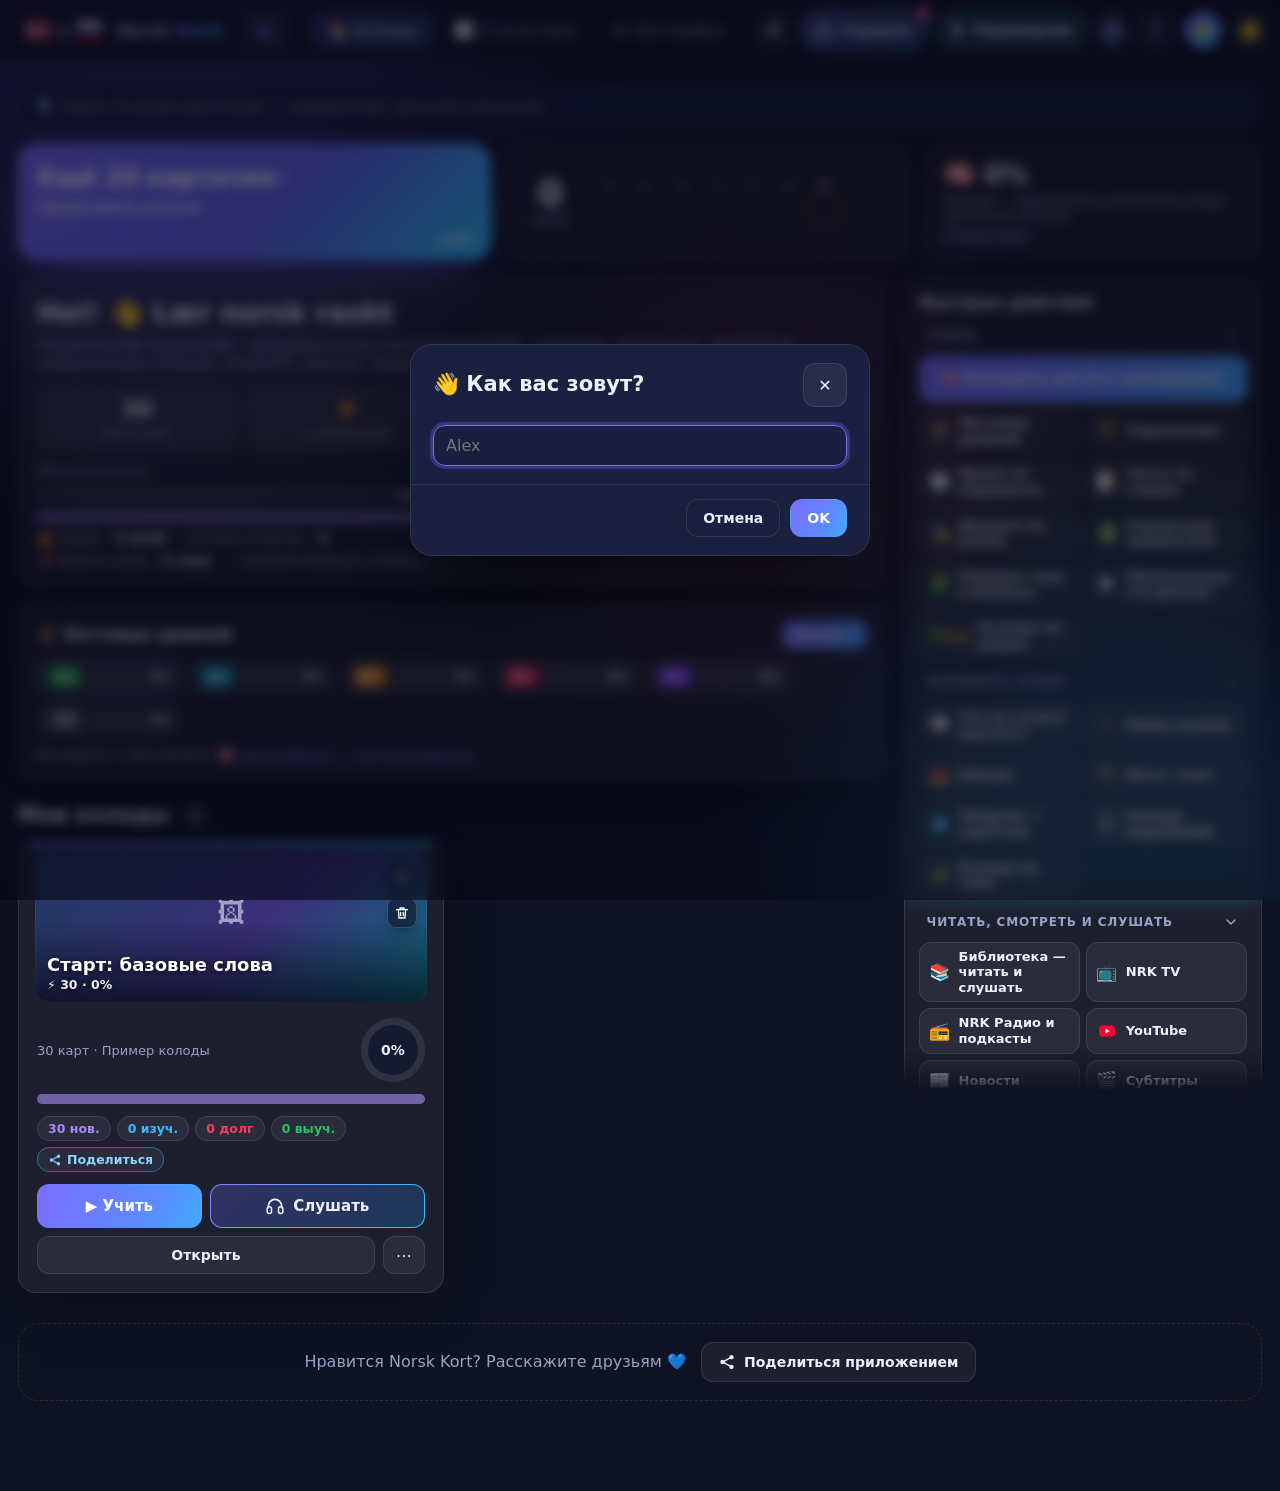
==== index.html @ bdbcda19 "Norsk Kort v184 (source c5dc3ab)" ====
<!doctype html>
<html lang="ru" data-theme="dark">
<head>
  <meta charset="utf-8" />
  <meta name="viewport" content="width=device-width, initial-scale=1, viewport-fit=cover, interactive-widget=resizes-content" />
  <title>Norsk ⇄ Русский — флеш-карточки</title>
  <meta name="description" content="Флеш-карточки норвежский ⇄ русский: интервальные повторения, озвучка, картинки, проверка нейросетями." />
  <meta name="theme-color" content="#0f1222" />
  <meta http-equiv="Cache-Control" content="no-cache" />
  <!-- 🛡 scripts only from the app itself and the known libraries (no script from anywhere else, no plugins, no <base> hijack) -->
  <meta http-equiv="Content-Security-Policy" content="script-src 'self' 'unsafe-inline' 'unsafe-eval' 'wasm-unsafe-eval' blob: https://cdn.jsdelivr.net https://cdn.sheetjs.com https://www.youtube.com https://s.ytimg.com https://www.gstatic.com; object-src 'none'; base-uri 'self'; form-action 'self'" />
  <!-- the free Google voice refuses requests that carry a Referer; embeds that need it set their own policy -->
  <meta name="referrer" content="no-referrer" />
  <!-- 🎴 loading screen: tiny CSS + script first, so it shows on the very first paint (markup at the top of <body>) -->
  <link rel="stylesheet" href="css/preloader.css?v=2" />
  <script src="js/preloader.js?v=2"></script>
  <!-- installable app (iPhone / Android) -->
  <link rel="manifest" href="manifest.webmanifest" />
  <meta name="mobile-web-app-capable" content="yes" />
  <meta name="apple-mobile-web-app-capable" content="yes" />
  <meta name="apple-mobile-web-app-status-bar-style" content="black-translucent" />
  <meta name="apple-mobile-web-app-title" content="Norsk Kort" />
  <meta name="format-detection" content="telephone=no" />
  <link rel="icon" type="image/svg+xml" href="icons/icon.svg" />
  <link rel="apple-touch-icon" sizes="180x180" href="icons/apple-touch-icon.png" />
  <link rel="stylesheet" href="css/styles.css?v=184" />
  <link rel="stylesheet" href="css/news.css?v=184" />
  <link rel="stylesheet" href="css/subs.css?v=184" />
  <link rel="stylesheet" href="css/drills.css?v=184" />
  <link rel="stylesheet" href="css/speech.css?v=184" />
  <link rel="stylesheet" href="css/trnotice.css?v=184" />
  <link rel="stylesheet" href="css/listen.css?v=184" />
  <link rel="stylesheet" href="css/help.css?v=184" />
  <link rel="stylesheet" href="css/gramterms.css?v=184" />
  <link rel="stylesheet" href="css/ordtrainer.css?v=184" />
  <link rel="stylesheet" href="css/tgvideo.css?v=184" />
  <link rel="stylesheet" href="css/tgaudio.css?v=184" />
  <link rel="stylesheet" href="css/audiocourse.css?v=184" />
  <link rel="stylesheet" href="css/levels.css?v=184" />
  <link rel="stylesheet" href="css/klokka.css?v=184" />
  <link rel="stylesheet" href="css/reader.css?v=184" />
  <link rel="stylesheet" href="css/prove.css?v=184" />
  <link rel="stylesheet" href="css/bookshelf.css?v=184" />
  <link rel="stylesheet" href="css/dialogs.css?v=184" />
  <link rel="stylesheet" href="css/gramref.css?v=184" />
</head>
<body>
  <!-- 🎴 loading screen (css/preloader.css + js/preloader.js): cards, features, subtitles → deck + cap → logo; removes itself once the app has rendered (tap / any key skips) -->
  <div id="nkp" class="nkp" role="status" aria-label="Загрузка Norsk Kort"><div class="nkp-aur a1"></div><div class="nkp-aur a2"></div><div class="nkp-aur a3"></div><div class="nkp-stars"></div><div class="nkp-stage" aria-hidden="true"></div></div>
  <div class="bg-blobs" aria-hidden="true"><span></span><span></span><span></span></div>

  <header class="topbar">
    <button class="logo" data-action="nav" data-view="home" title="Колоды">
      <span class="logo-flag">🇳🇴</span><span class="logo-arrows">⇄</span><span class="logo-flag">🇷🇺</span>
      <span class="logo-text">Norsk&nbsp;<b>Kort</b></span>
    </button>
    <!-- 🏠 back to the main screen from anywhere (closes open windows; asks if something is unsaved) -->
    <button type="button" class="icon-btn home-btn top-home" data-home aria-label="На главный экран" data-tip="На главный экран"><svg class="ico home-ico" width="20" height="20" viewBox="0 0 24 24" fill="none" stroke="currentColor" stroke-width="2" stroke-linecap="round" stroke-linejoin="round" aria-hidden="true"><path d="M3.2 10.8 12 3.6l8.8 7.2"/><path d="M5.6 9.2v10.1c0 .8.6 1.4 1.4 1.4h10c.8 0 1.4-.6 1.4-1.4V9.2"/><path class="home-door" d="M10 20.7v-4.9c0-.5.4-.9.9-.9h2.2c.5 0 .9.4.9.9v4.9"/></svg></button>
    <nav class="nav">
      <button data-action="nav" data-view="home" class="nav-btn" data-nav="home" aria-label="Колоды">📚 <span>Колоды</span></button>
      <button data-action="nav" data-view="stats" class="nav-btn" data-nav="stats" aria-label="Статистика">📊 <span>Статистика</span></button>
      <button data-action="nav" data-view="settings" class="nav-btn" data-nav="settings" aria-label="Настройки">⚙️ <span>Настройки</span></button>
    </nav>
    <div class="topbar-right">
      <button id="share-app-btn" class="icon-btn share-top" data-action="share-app" title="Поделиться приложением"><svg class="ico share-ico" width="20" height="20" viewBox="0 0 24 24" fill="none" aria-hidden="true"><path d="M8.6 10.7 15.4 6.8M8.6 13.3l6.8 3.9" stroke="currentColor" stroke-width="1.9" stroke-linecap="round"/><circle cx="18" cy="5.5" r="2.9" fill="currentColor"/><circle cx="6" cy="12" r="2.9" fill="currentColor"/><circle cx="18" cy="18.5" r="2.9" fill="currentColor"/></svg></button>
      <button id="listen-btn" class="icon-btn listen-top" data-action="listen" data-label="Слушать" aria-label="Слушать: колоды, книги, новости — в наушниках или через динамик" title="🎧 Слушать — колоды, книги, новости: в наушниках или через динамик (можно с выключенным экраном)"></button>
      <button id="interp-btn" class="icon-btn interp-top" data-action="interp" aria-label="Переводчик: слушает людей вокруг и переводит в наушники" title="🗣 Переводчик — это другое: слушает людей вокруг (по-норвежски) и переводит вам в наушники"></button>
      <button id="claude-badge" class="claude-badge" data-action="ai-menu" title="Нейросеть"></button>
      <!-- ❓ «Как пользоваться» — every topic + «▶ Показать по шагам на экране» (js/help.js); on phones (and 721–790 px) it is in the ⋯ menu -->
      <button id="help-btn" type="button" class="icon-btn help-top" data-help="" aria-label="Как пользоваться — подсказки ко всему" data-tip="Как пользоваться"><span aria-hidden="true">?</span></button>
      <button id="more-btn" class="icon-btn more-top" data-action="more-menu" title="Ещё: переводчик, поделиться, тема" aria-label="Ещё"><svg class="ico" width="20" height="20" viewBox="0 0 24 24" aria-hidden="true"><circle cx="5" cy="12" r="2.2" fill="currentColor"/><circle cx="12" cy="12" r="2.2" fill="currentColor"/><circle cx="19" cy="12" r="2.2" fill="currentColor"/></svg></button>
      <button id="account-btn" class="account-top" data-action="account" title="👤 Мой кабинет"></button>
      <button class="icon-btn theme-btn" id="theme-btn" data-action="toggle-theme" title="Светлая / тёмная тема">🌞</button>
    </div>
  </header>

  <main id="view" class="view"></main>

  <!-- bottom tab bar (phones) -->
  <nav class="tabbar" aria-label="Навигация">
    <button data-action="nav" data-view="home" data-nav="home"><span class="ti">📚</span><span>Колоды</span></button>
    <button data-action="study-all" class="tab-study"><span class="ti">▶</span><span>Учить</span></button>
    <button data-action="nav" data-view="stats" data-nav="stats"><span class="ti">📊</span><span>Статистика</span></button>
    <button data-action="nav" data-view="settings" data-nav="settings"><span class="ti">⚙️</span><span>Настройки</span></button>
  </nav>

  <!-- floating reading player (pause / continue / stop / restart) -->
  <div id="tts-player" class="tts-player" hidden>
    <span class="tts-wave"><i></i><i></i><i></i></span>
    <span class="tts-label">Читаю…</span>
    <button class="media-btn sm main" data-tts="toggle" title="Пауза / продолжить"></button>
    <button class="media-btn sm" data-tts="restart" title="Сначала"><svg class="ico" width="16" height="16" viewBox="0 0 24 24" fill="none" stroke="currentColor" stroke-width="2" stroke-linecap="round"><path d="M18.5 19.5 9 12l9.5-7.5z" fill="currentColor" stroke="none"/><path d="M5.5 5v14"/></svg></button>
    <button class="media-btn sm tts-x" data-tts="stop" title="Остановить чтение и закрыть" aria-label="Остановить чтение и закрыть"><svg class="ico" width="15" height="15" viewBox="0 0 24 24" fill="none" stroke="currentColor" stroke-width="2.4" stroke-linecap="round"><path d="M6 6l12 12M18 6 6 18"/></svg></button>
  </div>

  <div id="modal-root"></div>
  <div id="toast-root"></div>
  <div id="drop-overlay" class="drop-overlay"><div>📥 Отпустите файлы для импорта</div></div>
  <canvas id="confetti" aria-hidden="true"></canvas>
  <input type="file" id="file-input" multiple hidden />

  <script src="js/util.js?v=184"></script>
  <script src="js/resume.js?v=184"></script>
  <script src="js/store.js?v=184"></script>
  <script src="js/fsrs.js?v=184"></script>
  <script src="js/fsrs-opt.js?v=184"></script>
  <script src="js/tts.js?v=184"></script>
  <script src="js/voices.js?v=184"></script>
  <script src="js/speech.js?v=184"></script>
  <script src="js/ai.js?v=184"></script>
  <script src="js/images.js?v=184"></script>
  <script src="js/anki.js?v=184"></script>
  <script src="js/importers.js?v=184"></script>
  <script src="js/exporters.js?v=184"></script>
  <script src="js/translators.js?v=184"></script>
  <script src="js/glossary.js?v=184"></script>
  <script src="js/align.js?v=184"></script>
  <script src="js/selection.js?v=184"></script>
  <script src="js/ordbok.js?v=184"></script>
  <script src="js/sources.js?v=184"></script>
  <script src="js/library.js?v=184"></script>
  <script src="js/grammar.js?v=184"></script>
  <script src="js/youtube.js?v=184"></script>
  <script src="js/pairguard.js?v=184"></script>
  <script src="js/telegram.js?v=184"></script>
  <script src="js/photos.js?v=184"></script>
  <script src="js/books.js?v=184"></script>
  <script src="js/lexicon.js?v=184"></script>
  <script src="js/textbook.js?v=184"></script>
  <script src="js/reader.js?v=184"></script>
  <script src="js/exams.js?v=184"></script>
  <script src="js/news.js?v=184"></script>
  <script src="js/langid.js?v=184"></script>
  <script src="js/subs.js?v=184"></script>
  <script src="js/nrk.js?v=184"></script>
  <script src="js/nrkradio.js?v=184"></script>
  <script src="js/drills.js?v=184"></script>
  <script src="js/genders.js?v=184"></script>
  <script src="js/progress.js?v=184"></script>
  <script src="js/create.js?v=184"></script>
  <script src="js/social.js?v=184"></script>
  <script src="js/listen.js?v=184"></script>
  <script src="js/listenx.js?v=184"></script>
  <script src="js/listenui.js?v=184"></script>
  <script src="js/interpreter.js?v=184"></script>
  <script src="js/share.js?v=184"></script>
  <script src="js/avatar.js?v=184"></script>
  <script src="js/shareapp.js?v=184"></script>
  <script src="js/guides.js?v=184"></script>
  <script src="js/tgchan.js?v=184"></script>
  <script src="js/tgvideo.js?v=184"></script>
  <script src="js/tgaudio.js?v=184"></script>
  <script src="js/audiocourse.js?v=184"></script>
  <script src="js/frameocr.js?v=184"></script>
  <script src="js/help.js?v=184"></script>
  <script src="js/gramterms.js?v=184"></script>
  <script src="js/ordtrainer.js?v=184"></script>
  <script src="js/provenance.js?v=184"></script>
  <script src="js/cardmaker.js?v=184"></script>
  <script src="js/trnotice.js?v=184"></script>
  <script src="js/sample.js?v=184"></script>
  <script src="js/ui.js?v=184"></script>
  <script src="js/bookshelf.js?v=184"></script>
  <script src="js/views.js?v=184"></script>
  <script src="js/account.js?v=184"></script>
  <script src="js/study.js?v=184"></script>
  <script src="js/levels.js?v=184"></script>
  <script src="js/mycourse.js?v=184"></script>
  <script src="js/klokka.js?v=184"></script>
  <script src="js/prove.js?v=184"></script>
  <script src="js/dialogs.js?v=184"></script>
  <script src="js/gramref.js?v=184"></script>
  <script src="js/coachmarks.js?v=184"></script>
  <script src="js/app.js?v=184"></script>
</body>
</html>
---- css/preloader.css ----
/* ============ Norsk Kort — loading screen (preloader) ============
 * Own code. Shown instantly from the markup at the top of <body>; js/preloader.js builds the scene
 * (photo cards + feature badges swirl in → «video» with word-by-word subtitles → the deck fans out,
 * a graduation cap drops on it → logo) and removes it once the app has rendered.
 * Only transform / opacity are animated. If the script never runs, the fail-safe below hides it at 5.5 s.
 */
.nkp {
  position: fixed; inset: 0; z-index: 2147483000; overflow: hidden;
  background: #0b0d1d;
  background:
    radial-gradient(120% 80% at 50% 115%, #2a1f63 0%, rgba(42, 31, 99, 0) 60%),
    radial-gradient(90% 70% at 50% -10%, #142a52 0%, rgba(20, 42, 82, 0) 65%),
    linear-gradient(180deg, #0b0d1d 0%, #0f1126 100%);
  color: #eef0ff; cursor: pointer; -webkit-tap-highlight-color: transparent;
  font-family: "Inter", "Segoe UI", system-ui, -apple-system, "Helvetica Neue", Arial, sans-serif;
  -webkit-font-smoothing: antialiased; user-select: none; -webkit-user-select: none;
  contain: strict;
  animation: nkp-failsafe .45s ease 5.5s forwards;
}
.nkp.nkp-js { animation: none; }
@keyframes nkp-failsafe { to { opacity: 0; visibility: hidden; pointer-events: none; } }
.nkp.nkp-out { pointer-events: none; }

/* soft aurora light (gradients, no blur filters) */
.nkp-aur { position: absolute; left: 50%; top: 50%; width: 130vmax; height: 130vmax; margin: -65vmax 0 0 -65vmax; pointer-events: none; will-change: transform; }
.nkp-aur.a1 { background: radial-gradient(closest-side, rgba(124, 108, 255, .30), rgba(124, 108, 255, 0) 70%); transform: translate(-22%, -18%); animation: nkp-drift1 9s ease-in-out infinite alternate; }
.nkp-aur.a2 { background: radial-gradient(closest-side, rgba(41, 199, 255, .20), rgba(41, 199, 255, 0) 70%); transform: translate(24%, 16%); animation: nkp-drift2 11s ease-in-out infinite alternate; }
.nkp-aur.a3 { background: radial-gradient(closest-side, rgba(52, 230, 160, .13), rgba(52, 230, 160, 0) 70%); transform: translate(10%, -34%) scale(.8, .45) rotate(-12deg); animation: nkp-drift3 7s ease-in-out infinite alternate; }
@keyframes nkp-drift1 { to { transform: translate(-12%, -6%) scale(1.12); } }
@keyframes nkp-drift2 { to { transform: translate(14%, 6%) scale(.92); } }
@keyframes nkp-drift3 { to { transform: translate(-6%, -30%) scale(.9, .5) rotate(-4deg); } }

/* stars: one tiny element, many shadows */
.nkp-stars { position: absolute; left: 0; top: 0; width: 2px; height: 2px; border-radius: 50%; background: transparent; opacity: .7; animation: nkp-twinkle 2.6s ease-in-out infinite alternate; pointer-events: none; }
@keyframes nkp-twinkle { from { opacity: .35; } to { opacity: .85; } }

.nkp-stage { position: absolute; left: 0; top: 0; width: 100%; height: 100%; }
/* every moving piece is placed at the stage's top-left and moved with transform only */
.nkp-el { position: absolute; left: 0; top: 0; opacity: 0; will-change: transform, opacity; backface-visibility: hidden; }

/* ---------- photo flashcards ---------- */
.nkp-card {
  width: var(--cw, 96px); height: var(--ch, 128px); margin: calc(var(--ch, 128px) / -2) 0 0 calc(var(--cw, 96px) / -2);
  border-radius: calc(var(--cw, 96px) * .11); overflow: hidden;
  background: linear-gradient(160deg, #2f3570 0%, #1b2046 100%);
  box-shadow: 0 1px 0 rgba(255, 255, 255, .22) inset, 0 0 0 1px rgba(255, 255, 255, .14), 0 14px 30px -10px rgba(0, 0, 0, .7);
}
.nkp-card img { position: absolute; inset: 0; width: 100%; height: 100%; object-fit: cover; display: block; }
.nkp-card::after { /* scrim + glassy sheen */
  content: ""; position: absolute; inset: 0; pointer-events: none;
  background: linear-gradient(180deg, rgba(255, 255, 255, .16) 0%, rgba(255, 255, 255, 0) 22%, rgba(6, 8, 24, 0) 46%, rgba(6, 8, 24, .82) 100%);
}
.nkp-cap-txt { position: absolute; left: 0; right: 0; bottom: 0; z-index: 1; padding: 0 7% 8%; text-align: center; line-height: 1.12; }
.nkp-cap-txt b { display: block; font-size: calc(var(--cw, 96px) * .165); font-weight: 800; letter-spacing: .01em; color: #fff; text-shadow: 0 1px 6px rgba(0, 0, 0, .6); }
.nkp-cap-txt i { display: block; margin-top: 2px; font-style: normal; font-size: calc(var(--cw, 96px) * .105); font-weight: 600; color: #7fdcff; text-shadow: 0 1px 4px rgba(0, 0, 0, .7); }

/* ---------- feature badges ---------- */
.nkp-ico { width: var(--iw, 44px); height: var(--iw, 44px); margin: calc(var(--iw, 44px) / -2) 0 0 calc(var(--iw, 44px) / -2); }
.nkp-ico .g {
  position: absolute; inset: 0; border-radius: 30%; display: flex; align-items: center; justify-content: center;
  font-size: calc(var(--iw, 44px) * .5); line-height: 1;
  background: linear-gradient(150deg, rgba(255, 255, 255, .20) 0%, rgba(255, 255, 255, .05) 100%), rgba(30, 34, 78, .78);
  box-shadow: 0 0 0 1px rgba(255, 255, 255, .16), 0 1px 0 rgba(255, 255, 255, .25) inset, 0 10px 22px -10px rgba(0, 0, 0, .8);
}
.nkp-ico svg { width: 56%; height: 56%; display: block; }
.nkp-ico .t { font-weight: 900; font-size: calc(var(--iw, 44px) * .27); letter-spacing: .02em; color: #fff; }
.nkp-ico .t small { display: block; font-size: .7em; font-weight: 700; opacity: .85; text-align: center; margin-top: 1px; }
.nkp-ico .lb { position: absolute; left: 50%; top: 100%; margin-top: 5px; transform: translateX(-50%); white-space: nowrap; font-size: max(11px, calc(var(--iw, 44px) * .24)); font-weight: 600; color: rgba(225, 230, 255, .78); display: none; }
.nkp.nkp-wide .nkp-ico .lb { display: block; }

/* ---------- mini «video» with karaoke subtitles ---------- */
.nkp-video { z-index: 20;
  width: var(--vw, 320px); height: var(--vh, 200px); margin: calc(var(--vh, 200px) / -2) 0 0 calc(var(--vw, 320px) / -2);
  border-radius: 16px; overflow: hidden; background: #111529;
  box-shadow: 0 0 0 1px rgba(255, 255, 255, .16), 0 30px 60px -20px rgba(0, 0, 0, .85), 0 0 80px -20px rgba(124, 108, 255, .55);
}
.nkp-video > img { position: absolute; inset: 0; width: 100%; height: 100%; object-fit: cover; }
.nkp-video::after { content: ""; position: absolute; inset: 0; background: linear-gradient(180deg, rgba(0, 0, 0, .35) 0%, rgba(0, 0, 0, 0) 26%, rgba(0, 0, 0, 0) 40%, rgba(5, 6, 20, .86) 100%); }
.nkp-vchip { position: absolute; z-index: 2; top: 9px; left: 10px; display: flex; gap: 6px; align-items: center; font-size: 11px; font-weight: 800; letter-spacing: .04em; }
.nkp-vchip span { padding: 3px 7px; border-radius: 6px; background: rgba(0, 0, 0, .45); box-shadow: 0 0 0 1px rgba(255, 255, 255, .18); }
.nkp-vchip .live { background: rgba(186, 12, 47, .9); box-shadow: none; }
.nkp-vcc { position: absolute; z-index: 2; top: 9px; right: 10px; font-size: 10px; font-weight: 900; padding: 2px 5px; border-radius: 4px; border: 1.5px solid rgba(255, 255, 255, .85); }
.nkp-subs { position: absolute; z-index: 2; left: 0; right: 0; bottom: 18%; text-align: center; white-space: nowrap; }
.nkp-w { position: relative; display: inline-block; margin: 0 .16em; vertical-align: top; }
.nkp-w .no { position: relative; display: block; padding: 1px 5px; font-size: var(--sf, 20px); font-weight: 800; color: rgba(255, 255, 255, .9); text-shadow: 0 1px 4px rgba(0, 0, 0, .7); }
.nkp-w .pill { position: absolute; inset: 0; border-radius: 7px; background: linear-gradient(135deg, #7c6cff, #29c7ff); opacity: 0; box-shadow: 0 4px 16px -4px rgba(124, 108, 255, .9); }
.nkp-w .gold { position: absolute; inset: 0; padding: 1px 5px; color: #ffd75e; opacity: 0; }
.nkp-w .t { position: relative; }
.nkp-w .gl { display: block; margin-top: 3px; font-size: calc(var(--sf, 20px) * .62); font-weight: 600; color: #8fe2ff; opacity: 0; }
.nkp-ru { position: absolute; z-index: 2; left: 0; right: 0; bottom: 5.5%; text-align: center; font-size: calc(var(--sf, 20px) * .66); font-weight: 600; color: rgba(255, 255, 255, .92); opacity: 0; }
.nkp-prog { position: absolute; z-index: 3; left: 0; right: 0; bottom: 0; height: 3px; background: linear-gradient(90deg, #ff3355, #ff7a59); transform-origin: 0 50%; transform: scaleX(0); }

/* ---------- graduation cap ---------- */
.nkp-hat { z-index: 30; width: var(--hw, 110px); height: calc(var(--hw, 110px) * .78); margin: calc(var(--hw, 110px) * -.39) 0 0 calc(var(--hw, 110px) / -2); filter: drop-shadow(0 10px 12px rgba(0, 0, 0, .55)); }
.nkp-hat svg { width: 100%; height: 100%; display: block; overflow: visible; }
.nkp-ring { z-index: 29; width: var(--hw, 110px); height: var(--hw, 110px); margin: calc(var(--hw, 110px) / -2) 0 0 calc(var(--hw, 110px) / -2); border-radius: 50%; box-shadow: 0 0 0 2px rgba(255, 215, 94, .9), 0 0 26px 4px rgba(255, 215, 94, .45); }

/* ---------- brand ---------- */
.nkp-brand { z-index: 25; position: absolute; left: 0; top: 0; width: 0; text-align: center; opacity: 0; will-change: transform, opacity; }
.nkp-brand > div { position: absolute; left: 0; top: 0; transform: translateX(-50%); white-space: nowrap; }
.nkp-flags { font-size: var(--bf, 22px); letter-spacing: .1em; }
.nkp-flags span { display: inline-block; margin: 0 .12em; color: #9aa1c7; }
.nkp-title { margin-top: .12em; font-size: calc(var(--bf, 22px) * 2.05); font-weight: 800; letter-spacing: .01em; line-height: 1.05; color: #fff; }
.nkp-title b { background: linear-gradient(90deg, #8f80ff, #29c7ff); -webkit-background-clip: text; background-clip: text; color: transparent; }
.nkp-tag { margin-top: .5em; font-size: calc(var(--bf, 22px) * .74); font-weight: 500; color: #b9bfe6; }
.nkp-bar { position: relative; width: 7em; height: 3px; margin: 1.1em auto 0; border-radius: 3px; overflow: hidden; background: rgba(255, 255, 255, .12); font-size: calc(var(--bf, 22px) * .74); }
.nkp-bar::after { content: ""; position: absolute; inset: 0; width: 40%; border-radius: 3px; background: linear-gradient(90deg, rgba(124, 108, 255, 0), #8f80ff, #29c7ff, rgba(41, 199, 255, 0)); animation: nkp-bar 1.1s ease-in-out infinite; }
@keyframes nkp-bar { from { transform: translateX(-110%); } to { transform: translateX(260%); } }

.nkp-skip { position: absolute; left: 0; right: 0; bottom: calc(14px + env(safe-area-inset-bottom, 0px)); text-align: center; font-size: 12px; color: rgba(200, 206, 240, .55); opacity: 0; transition: opacity .5s; pointer-events: none; }
.nkp-skip.on { opacity: 1; }

@media (prefers-reduced-motion: reduce) {
  .nkp-aur, .nkp-stars, .nkp-bar::after { animation: none !important; }
}
---- css/styles.css ----
/* ============ Norsk Kort — styles ============ */
:root {
  --bg: #0f1222;
  --bg2: #161a30;
  --panel: rgba(255, 255, 255, 0.06);
  --panel-solid: #1b2040;
  --panel-border: rgba(255, 255, 255, 0.10);
  --text: #eef0ff;
  --muted: #9aa1c7;
  --accent: #7c6cff;
  --accent2: #29c7ff;
  --good: #22c55e;
  --bad: #f43f5e;
  --warn: #f59e0b;
  --learn: #38bdf8;
  --new: #a78bfa;
  --debt: #f43f5e;
  --done: #22c55e;
  --card-front: linear-gradient(145deg, #262c55 0%, #1d2246 100%);
  --card-back: linear-gradient(145deg, #1e3a4f 0%, #19263f 100%);
  --shadow: 0 20px 50px -20px rgba(0, 0, 0, 0.6);
  --radius: 18px;
  --ru: #5fd0ff;             /* Russian text: light blue */
  --font: "Inter", "Segoe UI", system-ui, -apple-system, "Helvetica Neue", Arial, sans-serif;
  color-scheme: dark;
}
[data-theme="light"] {
  --bg: #f3f4fb;
  --bg2: #e8eaf7;
  --panel: rgba(255, 255, 255, 0.75);
  --panel-solid: #ffffff;
  --panel-border: rgba(20, 24, 60, 0.10);
  --text: #171a33;
  --muted: #5d6390;
  --card-front: linear-gradient(145deg, #ffffff 0%, #eef0ff 100%);
  --card-back: linear-gradient(145deg, #f0fbff 0%, #e6f0ff 100%);
  --shadow: 0 20px 50px -24px rgba(30, 30, 80, 0.35);
  --ru: #0a7fc2;             /* darker blue for readability on light background */
  color-scheme: light;
}

* { box-sizing: border-box; }
html, body { margin: 0; padding: 0; min-height: 100%; }
body {
  font-family: var(--font);
  background: var(--bg);
  color: var(--text);
  -webkit-font-smoothing: antialiased;
  overflow-x: hidden;
  transition: background .4s, color .4s;
}
button, input, select, textarea { font: inherit; color: inherit; }
a { color: var(--accent2); }
::selection { background: var(--accent); color: #fff; }

/* animated background blobs */
.bg-blobs { position: fixed; inset: 0; z-index: -1; overflow: hidden; pointer-events: none; }
.bg-blobs span {
  position: absolute; width: 46vmax; height: 46vmax; border-radius: 50%;
  filter: blur(90px); opacity: .22; animation: blob 26s ease-in-out infinite alternate;
}
.bg-blobs span:nth-child(1) { background: #7c6cff; top: -15vmax; left: -10vmax; }
.bg-blobs span:nth-child(2) { background: #29c7ff; bottom: -20vmax; right: -12vmax; animation-delay: -8s; }
.bg-blobs span:nth-child(3) { background: #ff5fa2; top: 30%; left: 45%; width: 30vmax; height: 30vmax; opacity: .12; animation-delay: -15s; }
[data-theme="light"] .bg-blobs span { opacity: .14; }
@keyframes blob {
  0% { transform: translate(0, 0) scale(1); }
  50% { transform: translate(6vmax, 4vmax) scale(1.1); }
  100% { transform: translate(-4vmax, 6vmax) scale(.95); }
}

/* ============ top bar ============ */
.topbar {
  position: sticky; top: 0; z-index: 50;
  display: flex; align-items: center; gap: 16px;
  padding: 10px 20px;
  background: color-mix(in srgb, var(--bg) 75%, transparent);
  backdrop-filter: blur(14px);
  border-bottom: 1px solid var(--panel-border);
}
.logo { display: flex; align-items: center; gap: 6px; background: none; border: 0; cursor: pointer; padding: 4px; }
.logo-flag { font-size: 22px; }
.logo-arrows { color: var(--muted); font-weight: 700; }
.logo-text { margin-left: 8px; font-size: 18px; letter-spacing: .3px; }
.logo-text b { background: linear-gradient(90deg, var(--accent), var(--accent2)); -webkit-background-clip: text; background-clip: text; color: transparent; }
.nav { display: flex; gap: 6px; margin-left: 12px; }
.nav-btn {
  background: transparent; border: 1px solid transparent; border-radius: 12px; padding: 8px 14px; cursor: pointer;
  color: var(--muted); transition: all .2s;
}
.nav-btn:hover { color: var(--text); background: var(--panel); }
.nav-btn.active { color: var(--text); background: var(--panel); border-color: var(--panel-border); }
.topbar-right { margin-left: auto; display: flex; gap: 8px; align-items: center; }
/* ===== 🤖 «Нейросети» — robot mascot + the logos of the AI services (js/app.js updateBadge; the size is picked by fitBadge: data-fit l / m / s / xs) ===== */
.claude-badge {
  --aib-h: 40px;
  position: relative; flex: none; display: inline-flex; align-items: center; justify-content: center; gap: 8px;
  height: var(--aib-h); min-width: 30px; padding: 0 13px 0 9px; border-radius: 999px; cursor: pointer;
  color: var(--text); font: inherit; font-size: 13px; line-height: 1; white-space: nowrap; -webkit-tap-highlight-color: transparent;
  border: 1.5px solid transparent;
  background: linear-gradient(135deg, color-mix(in srgb, #8b80ff 16%, var(--panel-solid)), color-mix(in srgb, #29c7ff 11%, var(--panel-solid))) padding-box,
    linear-gradient(135deg, color-mix(in srgb, #8b80ff 75%, transparent), color-mix(in srgb, #29c7ff 75%, transparent)) border-box;
  transition: box-shadow .25s, transform .18s, background .25s;
}
.claude-badge.on { box-shadow: 0 0 0 3px color-mix(in srgb, var(--good) 17%, transparent), 0 0 18px -5px color-mix(in srgb, var(--good) 75%, transparent); }
.claude-badge.aib-off { color: var(--muted);
  background: linear-gradient(var(--panel-solid), var(--panel-solid)) padding-box, linear-gradient(135deg, color-mix(in srgb, var(--warn) 45%, var(--panel-border)), var(--panel-border)) border-box; }
.claude-badge:hover { transform: translateY(-1px); box-shadow: 0 0 0 3px color-mix(in srgb, #8b80ff 22%, transparent), 0 10px 24px -12px #8b80ff, 0 0 20px -8px #29c7ff; }
.claude-badge.on:hover { box-shadow: 0 0 0 3px color-mix(in srgb, var(--good) 26%, transparent), 0 10px 24px -12px #8b80ff, 0 0 22px -6px var(--good); }
.claude-badge:focus-visible { outline: 2px solid #8b80ff; outline-offset: 3px; }
/* the mascot (js/app.js aibBot): a round robot — glowing eyes when connected; asleep with an amber antenna when not */
.aib-glyph { position: relative; flex: none; width: 26px; height: 26px; display: grid; place-items: center; }
.claude-badge[data-fit="s"] .aib-glyph, .claude-badge[data-fit="xs"] .aib-glyph { width: 24px; height: 24px; }
.aib-g { display: block; width: 100%; height: 100%; overflow: visible; filter: drop-shadow(0 2px 5px color-mix(in srgb, #7c6cff 50%, transparent)); transition: transform .35s cubic-bezier(.2, 1.4, .4, 1), filter .25s; }
.aib-tip { fill: #8ff3ff; transform-box: fill-box; transform-origin: center; animation: aibTip 3.6s ease-in-out infinite; }
.aib-eyes { transform-box: fill-box; transform-origin: center; animation: aibBlink 5.5s ease-in-out infinite; }
@keyframes aibTip { 0%, 100% { opacity: 1; transform: scale(1); } 50% { opacity: .65; transform: scale(.82); } }
@keyframes aibBlink { 0%, 93%, 100% { transform: scaleY(1); } 96% { transform: scaleY(.12); } }
.claude-badge:hover .aib-g { transform: rotate(-9deg) scale(1.1); }
.aib-off .aib-g { filter: saturate(.7) drop-shadow(0 2px 4px color-mix(in srgb, #7c6cff 30%, transparent)); }
.aib-off .aib-tip { fill: #ffb23e; animation-duration: 2.4s; }
.claude-badge.aib-off:hover .aib-g { filter: saturate(1) drop-shadow(0 2px 5px color-mix(in srgb, #7c6cff 50%, transparent)); }
/* service logos (js/app.js AIB_LOGO): a glyph on the service's colour; the current one with a green ring */
.aib-i { position: relative; flex: none; width: 20px; height: 20px; border-radius: 50%; display: grid; place-items: center; background: var(--c, #8b80ff);
  box-shadow: 0 0 0 1.5px var(--panel-solid), 0 0 0 2.5px color-mix(in srgb, var(--text) 12%, transparent); }
.aib-i svg { display: block; width: 100%; height: 100%; border-radius: 50%; box-shadow: inset 0 0 0 1px color-mix(in srgb, #fff 14%, transparent); }
.aib-i.aib-m { display: inline-grid; width: 18px; height: 18px; vertical-align: -4px; margin-right: 4px; box-shadow: 0 0 0 1px color-mix(in srgb, var(--text) 12%, transparent); }
.aib-stack { display: inline-flex; align-items: center; flex: none; margin-left: 1px; }
.aib-i.cur { box-shadow: 0 0 0 1.5px var(--panel-solid), 0 0 0 3px var(--good), 0 0 10px -1px var(--good); }
.aib-corner { display: none; position: absolute; right: -6px; bottom: -5px; width: 14px; height: 14px; z-index: 2; }
/* text */
.aib-txt { display: flex; flex-direction: column; align-items: flex-start; gap: 2px; line-height: 1.05; }
.aib-txt small { font-size: 10px; font-weight: 600; color: var(--muted); letter-spacing: .2px; }
.aib-txt b { font-size: 13px; font-weight: 700; color: var(--text); }
.aib-off .aib-txt b { color: color-mix(in srgb, var(--warn) 62%, var(--text)); }
.aib-cap { display: none; }
/* sizes: m — no text; s — the robot with the current logo on its corner; xs — the narrowest */
.claude-badge[data-fit="m"] { padding: 0 10px 0 9px; }
.claude-badge[data-fit="m"] .aib-txt, .claude-badge[data-fit="s"] .aib-txt, .claude-badge[data-fit="xs"] .aib-txt,
.claude-badge[data-fit="s"] .aib-stack, .claude-badge[data-fit="xs"] .aib-stack { display: none; }
.claude-badge[data-fit="s"] { width: 44px; padding: 0; }
.claude-badge[data-fit="xs"] { width: 32px; min-width: 32px; padding: 0; }
.claude-badge[data-fit="s"] .aib-corner, .claude-badge[data-fit="xs"] .aib-corner { display: grid; }
.claude-badge[data-fit="xs"]::after { content: ''; position: absolute; inset: -2px -5px; } /* finger-sized target */
/* phones: a tile like «Слушать» / «Переводчик» — the robot with the caption «ИИ» */
@media (max-width: 720px) {
  .claude-badge { --aib-h: 44px; border-radius: 14px; }
  .claude-badge[data-fit="s"] { flex-direction: column; gap: 2px; width: 44px; }
  .claude-badge[data-fit="s"] .aib-cap { display: block; font-size: 9.5px; font-weight: 800; letter-spacing: .3px; color: var(--text); }
  .claude-badge.aib-off[data-fit="s"] .aib-cap { color: color-mix(in srgb, var(--warn) 62%, var(--text)); }
  .claude-badge[data-fit="xs"] { border-radius: 12px; }
}
@media (max-width: 340px) { .claude-badge { --aib-h: 40px; } }
/* the fan: every AI the app works with (mouse hover / keyboard focus); on touch screens a tap opens the menu instead */
.aib-fan { display: none; }
@media (hover: hover) and (pointer: fine) {
  .aib-fan { display: block; position: absolute; top: calc(100% + 11px); right: -8px; z-index: 5; width: max-content; max-width: min(540px, calc(100vw - 24px));
    padding: 12px 14px 11px; border-radius: 18px; text-align: left; white-space: normal; cursor: pointer; color: var(--text);
    background: var(--panel-solid); border: 1px solid color-mix(in srgb, #8b80ff 45%, var(--panel-border));
    box-shadow: 0 26px 50px -22px rgba(0, 0, 0, .6), 0 0 36px -16px #29c7ff;
    opacity: 0; visibility: hidden; transform: translateY(-6px) scale(.96); transform-origin: calc(100% - 30px) 0; pointer-events: none;
    transition: opacity .18s, transform .28s cubic-bezier(.2, 1.25, .4, 1), visibility 0s linear .28s; }
  .aib-fan::before { content: ''; position: absolute; left: 0; right: 0; top: -13px; height: 13px; } /* hover bridge */
  .aib-fan::after { content: ''; position: absolute; top: -6px; right: 30px; width: 10px; height: 10px; transform: rotate(45deg); background: var(--panel-solid);
    border-left: 1px solid color-mix(in srgb, #8b80ff 45%, var(--panel-border)); border-top: 1px solid color-mix(in srgb, #8b80ff 45%, var(--panel-border)); }
  .claude-badge:hover .aib-fan, .claude-badge:focus-visible .aib-fan { opacity: 1; visibility: visible; transform: none; pointer-events: auto; transition-delay: .06s, .06s, 0s; }
  body:has(.dropdown-menu) .claude-badge .aib-fan { display: none; } /* the menu is open — it lists them already */
  .aib-fan-h { display: block; margin-bottom: 10px; font-size: 10.5px; font-weight: 800; letter-spacing: .5px; text-transform: uppercase; color: var(--muted); }
  .aib-fan-row { display: flex; flex-wrap: wrap; gap: 9px; }
  .aib-fan .aib-i { width: 30px; height: 30px; opacity: 0; transform: translateX(18px) scale(.5);
    transition: transform .34s cubic-bezier(.2, 1.35, .4, 1), opacity .2s; transition-delay: calc(var(--i, 0) * 22ms); }
  .claude-badge:hover .aib-fan .aib-i, .claude-badge:focus-visible .aib-fan .aib-i { opacity: 1; transform: none; }
  .claude-badge:hover .aib-fan .aib-i.no, .claude-badge:focus-visible .aib-fan .aib-i.no { opacity: .5; }
  .aib-fan .aib-i.no svg { filter: saturate(.55); }
  .aib-fan .aib-i.ok:not(.cur) { box-shadow: 0 0 0 1.5px var(--panel-solid), 0 0 0 3px color-mix(in srgb, var(--good) 55%, transparent); }
  .aib-fan .aib-i.cur { box-shadow: 0 0 0 2px var(--panel-solid), 0 0 0 4px var(--good), 0 6px 16px -4px var(--good); }
  .claude-badge .aib-fan .aib-i:hover { opacity: 1; transform: translateY(-2px) scale(1.12); transition-delay: 0s; z-index: 3; }
  .aib-fan .aib-i::after { content: attr(data-n); position: absolute; top: calc(100% + 8px); left: 50%; z-index: 4; padding: 5px 9px; border-radius: 9px;
    background: var(--text); color: var(--bg); font-size: 12px; font-weight: 600; white-space: nowrap; pointer-events: none;
    opacity: 0; transform: translate(-50%, -3px); transition: opacity .15s, transform .15s; }
  .aib-fan .aib-i:hover::after { opacity: 1; transform: translate(-50%, 0); }
  .aib-fan .aib-i:nth-last-child(-n+3)::after { left: auto; right: -4px; transform: translateY(-3px); }
  .aib-fan .aib-i:nth-last-child(-n+3):hover::after { transform: none; }
  .aib-fan-f { display: block; margin-top: 11px; font-size: 12.5px; line-height: 1.35; color: var(--muted); }
  .aib-fan-f b { color: var(--text); font-weight: 700; }
}
@media (prefers-reduced-motion: reduce) {
  .claude-badge, .claude-badge *, .claude-badge *::after { transition: none !important; animation: none !important; }
  .claude-badge:hover, .claude-badge:hover .aib-g { transform: none; }
}
@keyframes pulse { 0%,100% { opacity: 1; } 50% { opacity: .45; } }

.view { max-width: 1180px; margin: 0 auto; padding: 24px 20px 80px; animation: viewIn .35s ease; }
@keyframes viewIn { from { opacity: 0; transform: translateY(10px); } to { opacity: 1; transform: none; } }

/* ============ generic ============ */
.panel {
  background: var(--panel); border: 1px solid var(--panel-border); border-radius: var(--radius);
  padding: 18px; backdrop-filter: blur(10px); box-shadow: var(--shadow);
}
.row { display: flex; gap: 12px; align-items: center; flex-wrap: wrap; }
.col { display: flex; flex-direction: column; gap: 10px; }
.grow { flex: 1; }
.muted { color: var(--muted); }
.small { font-size: 13px; }
.tiny { font-size: 11.5px; }
.center { text-align: center; }
.hidden { display: none !important; }
h1, h2, h3 { margin: 0; line-height: 1.2; }
h1 { font-size: 28px; }
h2 { font-size: 21px; }
h3 { font-size: 17px; }
.section-title { display: flex; align-items: center; gap: 10px; margin: 26px 0 12px; }

.btn {
  --b: var(--panel); --c: var(--text);
  display: inline-flex; align-items: center; justify-content: center; gap: 8px;
  padding: 10px 16px; border-radius: 12px; border: 1px solid var(--panel-border);
  background: var(--b); color: var(--c); cursor: pointer; font-weight: 600; font-size: 14px;
  transition: transform .12s ease, box-shadow .2s, background .2s, opacity .2s;
  position: relative; overflow: hidden; white-space: nowrap; user-select: none;
}
.btn:hover { transform: translateY(-1px); box-shadow: 0 8px 20px -10px rgba(0,0,0,.5); }
.btn:active { transform: translateY(1px) scale(.98); }
.btn:disabled { opacity: .45; cursor: not-allowed; transform: none; }
.btn.primary { --b: linear-gradient(135deg, var(--accent), #5b8cff); --c: #fff; border-color: transparent; }
.btn.good { --b: linear-gradient(135deg, #22c55e, #16a34a); --c: #fff; border-color: transparent; }
.btn.bad { --b: linear-gradient(135deg, #f43f5e, #e11d48); --c: #fff; border-color: transparent; }
.btn.warn { --b: linear-gradient(135deg, #f59e0b, #d97706); --c: #fff; border-color: transparent; }
.btn.ai { --b: linear-gradient(135deg, #d97757, #b9583c); --c: #fff; border-color: transparent; }
.btn.ghost { --b: transparent; }
.btn.sm { padding: 6px 10px; font-size: 13px; border-radius: 10px; }
.btn.lg { padding: 14px 22px; font-size: 16px; border-radius: 14px; }
.btn .ripple { position: absolute; border-radius: 50%; transform: scale(0); background: rgba(255,255,255,.45); animation: ripple .6s linear; pointer-events: none; }
@keyframes ripple { to { transform: scale(4); opacity: 0; } }
.icon-btn {
  width: 38px; height: 38px; border-radius: 12px; border: 1px solid var(--panel-border); background: var(--panel);
  cursor: pointer; display: inline-flex; align-items: center; justify-content: center; font-size: 16px; transition: transform .15s, background .2s;
}
.icon-btn:hover { transform: scale(1.08); }
.icon-btn.sm { width: 30px; height: 30px; font-size: 14px; border-radius: 9px; }
/* window header ✕ / 🏠: comfortable 44 px targets everywhere */
.modal-head > .icon-btn.sm { width: 44px; height: 44px; font-size: 16px; border-radius: 12px; flex: none; }

.input, select.input, textarea.input {
  width: 100%; padding: 10px 12px; border-radius: 12px; border: 1px solid var(--panel-border);
  background: color-mix(in srgb, var(--panel-solid) 80%, transparent); outline: none; transition: border-color .2s, box-shadow .2s;
}
.input:focus { border-color: var(--accent); box-shadow: 0 0 0 3px color-mix(in srgb, var(--accent) 30%, transparent); }
textarea.input { resize: vertical; min-height: 64px; }
label.field { display: flex; flex-direction: column; gap: 6px; font-size: 13px; color: var(--muted); }
label.field > span { font-weight: 600; }
.field-row { display: grid; grid-template-columns: 1fr 1fr; gap: 12px; }
@media (max-width: 640px) { .field-row { grid-template-columns: 1fr; } }

.switch { display: inline-flex; align-items: center; gap: 10px; cursor: pointer; user-select: none; }
.switch input { display: none; }
.switch .track { width: 42px; height: 24px; border-radius: 999px; background: var(--panel-border); position: relative; transition: background .25s; flex-shrink: 0; }
.switch .track::after { content: ""; position: absolute; top: 3px; left: 3px; width: 18px; height: 18px; border-radius: 50%; background: #fff; transition: transform .25s cubic-bezier(.5,1.6,.4,1); }
.switch input:checked + .track { background: var(--accent); }
.switch input:checked + .track::after { transform: translateX(18px); }

.seg { display: inline-flex; background: var(--panel); border: 1px solid var(--panel-border); border-radius: 12px; padding: 3px; gap: 2px; flex-wrap: wrap; }
.seg button { border: 0; background: transparent; padding: 8px 12px; border-radius: 9px; cursor: pointer; color: var(--muted); font-weight: 600; font-size: 13.5px; transition: all .2s; }
.seg button.active { background: var(--accent); color: #fff; box-shadow: 0 4px 14px -6px var(--accent); }

.chip { display: inline-flex; align-items: center; gap: 6px; padding: 4px 10px; border-radius: 999px; font-size: 12.5px; font-weight: 600; background: var(--panel); border: 1px solid var(--panel-border); }
.chip.new { color: var(--new); }
.chip.learning { color: var(--learn); }
.chip.debt { color: var(--debt); }
.chip.learned { color: var(--done); }
.chip.due { color: var(--warn); }
.chip.ai { color: #e8916f; }
button.chip { cursor: pointer; }
button.chip.active { outline: 2px solid currentColor; }
.dot { width: 8px; height: 8px; border-radius: 50%; display: inline-block; background: currentColor; }

/* ============ progress bars ============ */
.progress { height: 12px; border-radius: 999px; background: color-mix(in srgb, var(--panel-border) 70%, transparent); overflow: hidden; position: relative; }
.progress.lg { height: 18px; }
.progress .fill {
  height: 100%; border-radius: inherit; width: 0;
  background: linear-gradient(90deg, var(--accent), var(--accent2));
  transition: width .6s cubic-bezier(.2,.8,.2,1); position: relative; overflow: hidden;
}
.progress .fill::after {
  content: ""; position: absolute; inset: 0;
  background: linear-gradient(90deg, transparent, rgba(255,255,255,.35), transparent);
  animation: shimmer 2.2s infinite; transform: translateX(-100%);
}
@keyframes shimmer { to { transform: translateX(100%); } }
.progress .label { position: absolute; inset: 0; display: flex; align-items: center; justify-content: center; font-size: 11px; font-weight: 700; color: #fff; text-shadow: 0 1px 2px rgba(0,0,0,.5); }
[data-theme="light"] .progress .label { color: var(--text); text-shadow: 0 1px 0 rgba(255,255,255,.8); }
.stacked { display: flex; height: 10px; border-radius: 999px; overflow: hidden; background: color-mix(in srgb, var(--panel-border) 70%, transparent); }
.stacked > div { height: 100%; transition: width .6s ease; }
.stacked .s-learned { background: var(--done); }
.stacked .s-learning { background: var(--learn); }
.stacked .s-debt { background: var(--debt); }
.stacked .s-new { background: var(--new); opacity: .55; }

/* ============ home ============ */
.hero { display: grid; grid-template-columns: 1.4fr 1fr; gap: 18px; }
@media (max-width: 860px) { .hero { grid-template-columns: 1fr; } }
.hero h1 { font-size: 30px; margin-bottom: 6px; }
.stat-grid { display: grid; grid-template-columns: repeat(4, 1fr); gap: 10px; }
@media (max-width: 640px) { .stat-grid { grid-template-columns: repeat(2, 1fr); } }
.stat { background: var(--panel); border: 1px solid var(--panel-border); border-radius: 14px; padding: 12px; text-align: center; }
.stat b { display: block; font-size: 24px; }
.stat span { font-size: 12px; color: var(--muted); }
.deck-grid { display: grid; grid-template-columns: repeat(auto-fill, minmax(290px, 1fr)); gap: 16px; }
/* deck tile: one short line under the cover; the full description lives on the deck page («ℹ️ Об этой колоде») */
.deck-card-sub { white-space: nowrap; overflow: hidden; text-overflow: ellipsis; }
.deck-about > summary { cursor: pointer; padding: 4px 0; border-radius: 8px; list-style-position: inside; }
.deck-about > summary:hover { color: var(--text, inherit); text-decoration: underline; }
.deck-card {
  position: relative; padding: 18px; border-radius: var(--radius); background: var(--panel); border: 1px solid var(--panel-border);
  box-shadow: var(--shadow); transition: transform .25s, box-shadow .25s; cursor: pointer; overflow: hidden;
  display: flex; flex-direction: column; gap: 12px; animation: popIn .4s both;
}
.deck-card::before { content: ""; position: absolute; inset: 0 0 auto 0; height: 4px; background: linear-gradient(90deg, var(--accent), var(--accent2)); }
.deck-card:hover { transform: translateY(-4px) rotate(-.3deg); box-shadow: 0 30px 60px -25px rgba(0,0,0,.6); }
.deck-card h3 { font-size: 18px; }
.deck-card .actions { display: flex; gap: 8px; margin-top: auto; }
@keyframes popIn { from { opacity: 0; transform: translateY(14px) scale(.97); } to { opacity: 1; transform: none; } }
.ring { --p: 0; width: 64px; height: 64px; border-radius: 50%; display: grid; place-items: center; flex-shrink: 0;
  background: conic-gradient(var(--done) calc(var(--p) * 1%), color-mix(in srgb, var(--panel-border) 80%, transparent) 0);
  position: relative; transition: --p 1s; }
.ring::after { content: ""; position: absolute; inset: 7px; border-radius: 50%; background: var(--bg2); }
.ring b { position: relative; z-index: 1; font-size: 14px; }
.empty { text-align: center; padding: 50px 20px; color: var(--muted); }
.empty .big { font-size: 56px; margin-bottom: 10px; animation: float 3s ease-in-out infinite; }
@keyframes float { 50% { transform: translateY(-8px); } }

/* ============ deck view ============ */
.deck-head { display: flex; gap: 16px; align-items: flex-start; flex-wrap: wrap; }
.launcher { display: grid; gap: 14px; }
.launcher .opt { display: flex; align-items: center; gap: 12px; flex-wrap: wrap; }
.launcher .opt > .lbl { width: 130px; color: var(--muted); font-size: 13px; font-weight: 600; }
@media (max-width: 640px) { .launcher .opt > .lbl { width: 100%; } }
.toolbar { display: flex; gap: 8px; flex-wrap: wrap; align-items: center; margin: 18px 0 12px; }
.card-grid { display: grid; grid-template-columns: repeat(auto-fill, minmax(230px, 1fr)); gap: 12px; }
.mini-card {
  display: flex; gap: 12px; padding: 12px; border-radius: 14px; background: var(--panel); border: 1px solid var(--panel-border);
  cursor: pointer; transition: transform .18s, border-color .2s; position: relative; animation: popIn .3s both;
}
.mini-card:hover { transform: translateY(-2px); border-color: var(--accent); }
.mini-card.selected { border-color: var(--accent); box-shadow: 0 0 0 2px var(--accent) inset; }
.mini-card .thumb { width: 58px; height: 58px; border-radius: 10px; object-fit: cover; background: var(--panel-border); flex-shrink: 0; display: grid; place-items: center; font-size: 22px; overflow: hidden; }
.mini-card .thumb img { width: 100%; height: 100%; object-fit: cover; }
.mini-card .txt { min-width: 0; flex: 1; }
.mini-card .no { font-weight: 700; font-size: 15px; overflow: hidden; text-overflow: ellipsis; white-space: nowrap; }
.mini-card .ru { color: var(--muted); font-size: 13.5px; overflow: hidden; text-overflow: ellipsis; white-space: nowrap; }
.mini-card .meta { display: flex; gap: 6px; margin-top: 6px; flex-wrap: wrap; }
.mini-card .meta .chip { padding: 2px 8px; font-size: 11px; }
.mini-card .tools { position: absolute; right: 8px; top: 8px; display: flex; gap: 4px; opacity: 0; transition: opacity .2s; }
.mini-card:hover .tools { opacity: 1; }
.mini-card .sel { position: absolute; left: 6px; top: 6px; }

/* ============ study ============ */
.study { max-width: 760px; margin: 0 auto; }
.study-top { display: flex; align-items: center; gap: 12px; margin-bottom: 12px; }
.study-top .progress { flex: 1; }
.counters { display: flex; justify-content: center; gap: 18px; font-weight: 700; margin: 8px 0 18px; font-size: 14px; }
.counters .k { color: var(--good); }
.counters .u { color: var(--bad); }
.counters .r { color: var(--muted); }
.counters span.bump { animation: bump .4s; display: inline-block; }
@keyframes bump { 40% { transform: scale(1.4); } }

.stage { perspective: 1600px; position: relative; height: min(62vh, 470px); margin-bottom: 18px; touch-action: pan-y; }
.flashcard {
  position: absolute; inset: 0; cursor: pointer; transform-style: preserve-3d;
  transition: transform .65s cubic-bezier(.3,1.25,.4,1); will-change: transform;
}
.flashcard.dragging { transition: none; }
.flashcard .inner { position: absolute; inset: 0; transform-style: preserve-3d; transition: transform .65s cubic-bezier(.3,1.3,.4,1); }
.flashcard.flipped .inner { transform: rotateY(180deg); }
.face {
  position: absolute; inset: 0; border-radius: 26px; backface-visibility: hidden; -webkit-backface-visibility: hidden;
  display: flex; flex-direction: column; align-items: center; justify-content: center; text-align: center; padding: 26px; gap: 10px;
  border: 1px solid var(--panel-border); box-shadow: var(--shadow); overflow: hidden;
}
.face.front { background: var(--card-front); }
.face.back { background: var(--card-back); transform: rotateY(180deg); overflow-y: auto; justify-content: flex-start; }
.face .lang-tag { position: absolute; top: 14px; left: 16px; font-size: 13px; color: var(--muted); font-weight: 700; display: flex; gap: 6px; align-items: center; }
.face .corner { position: absolute; top: 10px; right: 12px; display: flex; gap: 6px; }
.face .word { font-size: clamp(28px, 6vw, 46px); font-weight: 800; letter-spacing: .2px; word-break: break-word; }
.face .word.sm { font-size: clamp(22px, 4.5vw, 32px); }
.face .hint { color: var(--muted); font-size: 14px; }
.face .tap-hint { position: absolute; bottom: 14px; font-size: 12px; color: var(--muted); opacity: .7; animation: pulse 2.5s infinite; }
.face .card-img { width: auto; max-width: 92%; max-height: 170px; border-radius: 16px; object-fit: contain; box-shadow: 0 10px 30px -15px rgba(0,0,0,.6); animation: imgIn .5s ease both; }
.face.front .card-img { max-height: 190px; }
@keyframes imgIn { from { opacity: 0; transform: scale(.94); } to { opacity: 1; transform: none; } }
.face .desc { font-size: 14px; color: var(--muted); max-width: 560px; white-space: pre-wrap; }
.face .desc .desc-line { min-height: 1.2em; }
.face .desc .say-line { width: 24px; height: 24px; font-size: 11px; vertical-align: middle; opacity: .55; margin-left: 2px; transition: opacity .2s, transform .2s; }
.face .desc .say-line:hover, .face .desc .say-line:focus-visible { opacity: 1; transform: scale(1.1); }
.face .example { font-size: 15px; font-style: italic; max-width: 560px; }
.face .example .tr { display: block; font-style: normal; color: var(--muted); font-size: 13.5px; margin-top: 2px; }
.face .back-main { margin-top: 18px; display: flex; flex-direction: column; align-items: center; gap: 8px; }
.img-skel { width: 220px; height: 150px; border-radius: 16px; background: linear-gradient(90deg, var(--panel) 25%, var(--panel-border) 50%, var(--panel) 75%); background-size: 200% 100%; animation: skel 1.3s infinite; display: grid; place-items: center; font-size: 12px; color: var(--muted); }
@keyframes skel { to { background-position: -200% 0; } }

.swipe-label { position: absolute; top: 28px; padding: 6px 16px; border-radius: 12px; font-weight: 900; font-size: 22px; letter-spacing: 1px; opacity: 0; z-index: 5; pointer-events: none; border: 3px solid; transform: rotate(-12deg); }
.swipe-label.yes { left: 24px; color: var(--good); border-color: var(--good); }
.swipe-label.no { right: 24px; color: var(--bad); border-color: var(--bad); transform: rotate(12deg); }

.flashcard.fly-right { transform: translateX(140%) rotate(24deg) !important; opacity: 0; transition: transform .45s ease-in, opacity .45s; }
.flashcard.fly-left { transform: translateX(-140%) rotate(-24deg) !important; opacity: 0; transition: transform .45s ease-in, opacity .45s; }
.flashcard.enter { animation: cardIn .45s cubic-bezier(.2,1.2,.4,1) both; }
@keyframes cardIn { from { opacity: 0; transform: translateY(40px) scale(.92); } to { opacity: 1; transform: none; } }
.stack-shadow { position: absolute; inset: 14px 18px -10px; border-radius: 26px; background: var(--panel); border: 1px solid var(--panel-border); transform: translateY(10px) scale(.96); opacity: .6; }
.stack-shadow.s2 { transform: translateY(20px) scale(.92); opacity: .35; }

.answer-row { display: grid; grid-template-columns: 1fr auto 1fr; gap: 12px; align-items: center; }
.answer-row.four { grid-template-columns: repeat(4, 1fr); }
.answer-row .btn { padding: 16px; font-size: 16px; border-radius: 16px; }
.answer-row .kbd { opacity: .7; font-size: 11px; font-weight: 500; }
.study-tools { display: flex; justify-content: center; gap: 8px; flex-wrap: wrap; margin-top: 14px; }
.kbd-help { text-align: center; margin-top: 12px; font-size: 12px; color: var(--muted); }
kbd { background: var(--panel); border: 1px solid var(--panel-border); border-bottom-width: 2px; border-radius: 6px; padding: 1px 6px; font-size: 11px; font-family: inherit; }

.explain-box { margin-top: 16px; animation: popIn .35s both; }
.explain-box .content { white-space: pre-wrap; line-height: 1.55; font-size: 14.5px; }

/* long / multi-line cards (texts, interlinear glosses) — shown exactly as written */
.gloss, .ru-text { color: var(--ru); }
.mini-card .ru { color: var(--text); opacity: .92; }
[data-ru="off"] .mini-card .ru { color: var(--muted); }
.rt-h { display: inline-block; margin-top: 4px; }
.face.long { justify-content: flex-start; overflow-y: auto; padding-top: 44px; }
.face .word.long, .face .longtext {
  font-size: 16.5px; font-weight: 500; line-height: 1.6; text-align: left; white-space: pre-wrap; width: 100%; max-width: 680px; letter-spacing: 0;
}
.face .word.medium { font-size: clamp(20px, 3.6vw, 28px); white-space: pre-wrap; }
/* one sentence: centred, readable, balanced lines (subtitle lines, examples) */
.face .word.sentence { font-size: clamp(19px, 2.5vw, 28px); font-weight: 600; line-height: 1.4; max-width: 760px; text-align: center; text-wrap: balance; overflow-wrap: anywhere; }
/* the card itself in the chosen view: sentence by sentence / word (translation) */
.mv { width: 100%; max-width: 760px; margin: 4px auto 8px; text-align: left; display: flex; flex-direction: column; gap: 10px; }
.mv-pair { padding: 8px 12px; border-radius: 12px; background: color-mix(in srgb, var(--panel) 70%, transparent); border: 1px solid var(--panel-border); }
.mv-no { font-size: clamp(16px, 2vw, 20px); font-weight: 600; line-height: 1.45; overflow-wrap: anywhere; }
.mv-ru { color: var(--ru, #5ee7ff); font-size: clamp(15px, 1.8vw, 18px); line-height: 1.45; margin-top: 3px; overflow-wrap: anywhere; }
.mv-full { margin-top: 2px; }
.mv-word .mv-line { font-size: clamp(16px, 2vw, 20px); line-height: 2; overflow-wrap: anywhere; }
.mt-ok-note { margin: 6px auto 0; max-width: 760px; font-size: 13px; color: var(--good); background: color-mix(in srgb, var(--good) 10%, transparent); border: 1px solid color-mix(in srgb, var(--good) 35%, transparent); border-radius: 10px; padding: 6px 10px; text-align: center; }
/* «where it came from» under the description: small, grey, never translated */
.desc-line.desc-src { font-size: 12.5px; color: var(--muted); line-height: 1.4; margin-top: 6px; overflow-wrap: anywhere; }
.desc-line.desc-src a { color: inherit; text-decoration: underline; }
.face .desc.longtext { color: var(--text); opacity: .9; font-size: 15px; }
.face::-webkit-scrollbar { width: 8px; }
.face::-webkit-scrollbar-thumb { background: var(--panel-border); border-radius: 8px; }
.mini-card .ru, .mini-card .no { white-space: nowrap; }

/* translators rail */
.tr-fields { display: grid; grid-template-columns: 1fr auto 1fr; gap: 10px; align-items: stretch; }
.tr-rail { display: flex; gap: 6px; align-items: center; }
.tr-rail.vertical { flex-direction: column; justify-content: center; padding-top: 20px; }
.tr-btn {
  width: 36px; height: 36px; border-radius: 11px; border: 1px solid var(--panel-border); background: var(--panel-solid);
  display: grid; place-items: center; cursor: pointer; flex-shrink: 0; position: relative;
  transition: transform .15s, border-color .2s, box-shadow .2s;
}
.tr-btn:hover { transform: scale(1.08); border-color: var(--accent); box-shadow: 0 6px 16px -8px var(--accent); }
.tr-btn .ai-ico { width: 20px; height: 20px; border-radius: 5px; }
.tr-btn.web::after { content: "↗"; position: absolute; right: -3px; bottom: -4px; font-size: 10px; background: var(--panel-solid); border-radius: 50%; width: 13px; height: 13px; display: grid; place-items: center; color: var(--muted); }
.tr-btn.compare { font-size: 16px; }
.tr-btn.busy { pointer-events: none; }
.tr-btn.busy > * { opacity: .25; }
.tr-btn.busy::before { content: ""; position: absolute; width: 18px; height: 18px; border-radius: 50%; border: 2px solid var(--panel-border); border-top-color: var(--accent); animation: spin .8s linear infinite; }
/* ----- premium icon states: idle = muted, worked on this card = vivid ----- */
@property --ring { syntax: '<angle>'; inherits: false; initial-value: 0deg; }
.tr-btn {
  --glow: #7c6cff;
  border: 1.5px solid transparent;
  background:
    linear-gradient(color-mix(in srgb, var(--panel-solid) 92%, transparent), color-mix(in srgb, var(--panel-solid) 92%, transparent)) padding-box,
    linear-gradient(var(--panel-border), var(--panel-border)) border-box;
  backdrop-filter: blur(8px); -webkit-backdrop-filter: blur(8px);
}
.tr-btn[data-kind="ai"] { --glow: #d97757; }
.tr-btn .tr-ico { display: grid; place-items: center; transition: filter .35s, opacity .35s, transform .35s cubic-bezier(.3,1.6,.5,1); }
/* idle: present but quiet */
.tr-btn:not(.on):not(.compare) .tr-ico { filter: grayscale(1) saturate(0) contrast(.9); opacity: .45; }
.tr-btn:not(.on):not(.compare):hover .tr-ico { filter: none; opacity: 1; transform: scale(1.1); }
/* active: worked on this card — vivid, animated rainbow ring + glow */
.tr-btn.on {
  background:
    linear-gradient(var(--panel-solid), var(--panel-solid)) padding-box,
    conic-gradient(from var(--ring), #7c6cff, #29c7ff, #22c55e, #f5d90a, #ff5fa2, #7c6cff) border-box;
  box-shadow: 0 0 0 1px color-mix(in srgb, var(--glow) 25%, transparent), 0 6px 18px -6px var(--glow), 0 0 22px -8px #29c7ff;
  animation: ringSpin 4s linear infinite, breathe 3.2s ease-in-out infinite;
}
.tr-btn.on .tr-ico { filter: saturate(1.25) drop-shadow(0 2px 6px color-mix(in srgb, var(--glow) 55%, transparent)); }
.tr-count {
  position: absolute; top: -6px; right: -6px; min-width: 16px; height: 16px; padding: 0 4px; border-radius: 999px;
  background: linear-gradient(135deg, #7c6cff, #29c7ff); color: #fff; font-size: 10px; font-weight: 800; line-height: 16px; text-align: center;
  box-shadow: 0 2px 6px rgba(0,0,0,.35); border: 1.5px solid var(--panel-solid);
}
.tr-btn.burst { animation: ringSpin 4s linear infinite, burst .9s cubic-bezier(.2,1.4,.4,1); }
.tr-btn.burst::after { content: ""; position: absolute; inset: -6px; border-radius: 14px; border: 2px solid #29c7ff; opacity: 0; animation: ripplering .9s ease-out; pointer-events: none; }
.tr-btn.web.on::after, .tr-btn.web.burst::after { content: none; }
@keyframes ringSpin { to { --ring: 360deg; } }
@keyframes breathe { 50% { box-shadow: 0 0 0 1px color-mix(in srgb, var(--glow) 35%, transparent), 0 8px 24px -6px var(--glow), 0 0 30px -6px #29c7ff; } }
@keyframes burst { 0% { transform: scale(.8); } 45% { transform: scale(1.28); } 100% { transform: scale(1); } }
@keyframes ripplering { 0% { opacity: .9; transform: scale(.85); } 100% { opacity: 0; transform: scale(1.5); } }

/* provenance badges: always vivid (they only show who really worked on the card) */
.prov-badges { gap: 5px !important; padding: 3px 7px !important; backdrop-filter: blur(8px); -webkit-backdrop-filter: blur(8px);
  background: color-mix(in srgb, var(--panel-solid) 70%, transparent) !important; }
.prov-b { width: 20px; height: 20px; border-radius: 50% !important; position: relative;
  background: radial-gradient(circle at 30% 30%, color-mix(in srgb, #fff 20%, transparent), transparent 70%) !important;
  box-shadow: 0 0 0 1.5px color-mix(in srgb, var(--accent2) 55%, transparent), 0 0 12px -3px var(--accent2); }
.prov-b[data-prov^="ai:"] { box-shadow: 0 0 0 1.5px color-mix(in srgb, #d97757 65%, transparent), 0 0 12px -3px #d97757; }
.prov-b[data-prov="manual"] { box-shadow: 0 0 0 1.5px color-mix(in srgb, #f59e0b 65%, transparent), 0 0 12px -3px #f59e0b; }
.prov-b[data-prov="import"] { box-shadow: 0 0 0 1.5px color-mix(in srgb, #22c55e 65%, transparent), 0 0 12px -3px #22c55e; }
.prov-b .ai-ico { width: 14px; height: 14px; border-radius: 4px; }
.prov-b:hover { transform: translateY(-2px) scale(1.2) !important; }
@media (prefers-reduced-motion: reduce) { .tr-btn.on, .tr-btn.burst { animation: none; } }
.tr-hint { margin-top: -6px; }
.tr-out { display: flex; align-items: center; gap: 8px; flex-wrap: wrap; padding: 10px 12px; border-radius: 12px; border: 1px solid var(--panel-border); animation: popIn .3s both; }
.tr-out.ok { border-color: color-mix(in srgb, var(--good) 50%, transparent); }
.tr-out.diff { border-color: color-mix(in srgb, var(--warn) 60%, transparent); }
/* on the card back: vertical rail at the right edge */
.face.back.has-rail { padding-right: 58px; }
.card-rail { position: absolute; right: 10px; top: 52px; bottom: 12px; padding: 0; justify-content: flex-start; overflow-y: auto; scrollbar-width: none; z-index: 3; }
.card-rail::-webkit-scrollbar { display: none; }
.tr-src { padding: 10px 12px; border-radius: 12px; background: var(--panel); font-size: 16px; }
.tr-compare { display: flex; flex-direction: column; gap: 6px; }
.tr-row { display: grid; grid-template-columns: 150px 1fr auto; gap: 10px; align-items: center; padding: 8px 10px; border: 1px solid var(--panel-border); border-radius: 12px; }
.tr-name { display: flex; align-items: center; gap: 8px; font-weight: 600; font-size: 14px; }

/* provenance badges + history */
.prov-badges { display: inline-flex; gap: 3px; align-items: center; padding: 2px 6px; border-radius: 999px; background: var(--panel); border: 1px solid var(--panel-border); }
.prov-b { border: 0; background: none; padding: 0 1px; cursor: pointer; display: inline-grid; place-items: center; line-height: 1; transition: transform .15s; }
.prov-b:hover { transform: scale(1.25); }
.prov-emoji { line-height: 1; }
.hist-card { padding: 10px 12px; border-radius: 12px; background: var(--panel); }
.hist-list { display: flex; flex-direction: column; gap: 8px; }
.hist-item { border: 1px solid var(--panel-border); border-radius: 12px; padding: 10px 12px; display: flex; flex-direction: column; gap: 6px; animation: popIn .25s both; }
.hist-head { display: flex; align-items: center; gap: 8px; flex-wrap: wrap; }
.hist-item .change { grid-template-columns: 150px 1fr; }

/* ----- two rails on the card: 🤖 neural networks LEFT, 🌐 translators RIGHT ----- */
.card-rail { overflow: visible !important; bottom: auto !important; gap: 8px; padding: 6px 0 !important; }
.card-rail.right { right: 12px; left: auto; }
.card-rail.left { left: 12px; right: auto; }
.face.back.has-rail { padding-left: 70px; padding-right: 70px; }
.rail-title { font-size: 13px; opacity: .7; line-height: 1; margin-bottom: 2px; user-select: none; }
.tr-rail.horizontal .rail-title { display: none; }
.tr-sep { width: 22px; height: 2px; border-radius: 2px; background: var(--panel-border); margin: 2px auto; flex-shrink: 0; }
.tr-rail:not(.vertical) .tr-sep, .tr-rail.horizontal .tr-sep { width: 2px; height: 22px; margin: 0 2px; }
.tr-btn { width: 42px; height: 42px; border-radius: 13px; }
.tr-btn .ai-ico { width: 22px; height: 22px; }
.tr-btn.add .tr-ico { font-size: 20px; color: var(--muted); }
.tr-btn.nokey::after { content: "🔑"; font-size: 9px; width: 15px; height: 15px; right: -4px; bottom: -4px; }
/* counter: big, readable, inside the visible area */
.tr-count { top: -7px; right: -7px; min-width: 20px; height: 20px; line-height: 17px; font-size: 11.5px; z-index: 2; }
/* hover label */
.tr-tip {
  position: absolute; z-index: 20; pointer-events: none; opacity: 0; transform: translateY(4px) scale(.96);
  transition: opacity .18s, transform .18s; white-space: nowrap; text-align: left;
  background: var(--panel-solid); border: 1px solid var(--panel-border); border-radius: 10px; padding: 7px 10px;
  box-shadow: var(--shadow); font-size: 12.5px; line-height: 1.35; color: var(--text);
}
.tr-tip b { display: block; font-size: 13.5px; }
.tr-tip small { color: var(--muted); }
.tr-btn:hover .tr-tip { opacity: 1; transform: none; }
[data-side="right"] .tr-tip { right: calc(100% + 10px); top: 50%; margin-top: -24px; }
[data-side="left"] .tr-tip { left: calc(100% + 10px); top: 50%; margin-top: -24px; }
.tr-rail:not(.vertical) .tr-tip, .tr-rail.horizontal .tr-tip { top: calc(100% + 8px); left: 50%; right: auto; margin-top: 0; transform: translateX(-50%) translateY(4px); }
.tr-rail:not(.vertical) .tr-btn:hover .tr-tip, .tr-rail.horizontal .tr-btn:hover .tr-tip { transform: translateX(-50%); }
@media (hover: none) { .tr-tip { display: none; } }
.ai-rail .tr-btn.on { --glow: #d97757; }
.ed-ai-row { display: flex; align-items: center; gap: 10px; flex-wrap: wrap; }
.ed-ai-row .tr-rail { flex-wrap: wrap; }

/* result bubble right over the card */
.tr-bubble {
  position: absolute; left: 50%; bottom: 16px; transform: translateX(-50%); z-index: 8; width: min(92%, 520px);
  padding: 12px 14px 12px; border-radius: 16px; display: flex; flex-direction: column; gap: 8px; align-items: flex-start;
  background: color-mix(in srgb, var(--panel-solid) 88%, transparent); backdrop-filter: blur(14px); -webkit-backdrop-filter: blur(14px);
  border: 1.5px solid var(--panel-border); box-shadow: 0 20px 50px -18px rgba(0,0,0,.6);
  animation: bubbleIn .4s cubic-bezier(.2,1.3,.4,1);
}
.tr-bubble.ok { border-color: color-mix(in srgb, var(--good) 60%, transparent); }
.tr-bubble.diff { border-color: color-mix(in srgb, var(--warn) 65%, transparent); }
.tr-bubble-head { display: flex; align-items: center; gap: 8px; flex-wrap: wrap; padding-right: 26px; }
.tr-bubble-res { font-size: 19px; font-weight: 700; }
.tr-bubble-x { position: absolute; top: 8px; right: 8px; border: 0; background: var(--panel); color: var(--muted); width: 26px; height: 26px; border-radius: 50%; cursor: pointer; }
@keyframes bubbleIn { from { opacity: 0; transform: translateX(-50%) translateY(16px) scale(.95); } }

/* big screens (MacBook Pro 14/16", desktop monitors): larger card and icons */
@media (min-width: 1200px) {
  .view { max-width: 1280px; }
  .study { max-width: 980px; }
  .stage { height: min(68vh, 640px); }
  .face .word { font-size: clamp(40px, 3.6vw, 60px); }
  .face .word.medium { font-size: clamp(26px, 2.2vw, 36px); }
  .face .word.long, .face .longtext { font-size: 18px; }
  .face .desc { font-size: 16px; max-width: 640px; }
  .face .example { font-size: 18px; max-width: 640px; }
  .face .card-img { max-height: 230px; }
  .tr-btn { width: 48px; height: 48px; border-radius: 15px; }
  .tr-btn .ai-ico { width: 26px; height: 26px; }
  .face.back.has-rail { padding-left: 82px; padding-right: 82px; }
  .card-rail.right { right: 16px; } .card-rail.left { left: 16px; }
  .answer-row .btn { padding: 18px; font-size: 18px; }
  .study-tools .btn.sm { padding: 8px 13px; font-size: 14px; }
}

/* 📚 forms table + 💬 examples per form (card back) */
.forms-box { width: 100%; max-width: 640px; text-align: left; margin-top: 6px; padding: 10px 12px; border-radius: 14px;
  background: color-mix(in srgb, var(--panel) 70%, transparent); border: 1px solid var(--panel-border); }
.fb-title { font-weight: 800; font-size: 13.5px; color: var(--muted); margin-bottom: 6px; display: flex; align-items: center; gap: 8px; }
.fb-title .prov-b { width: 20px; height: 20px; }
.fg-row { display: grid; grid-template-columns: minmax(120px, 34%) 1fr 1fr auto; gap: 10px; align-items: center; padding: 6px 4px; border-top: 1px dashed var(--panel-border); }
.fb-title + .fg-row, .fb-title + .ex-row { border-top: 0; }
.fg-label { font-size: 12px; color: var(--muted); font-weight: 600; }
.fg-no { font-weight: 800; font-size: 16.5px; }
.fg-ru { font-size: 15px; }
.fg-row .icon-btn.sm, .ex-row .icon-btn.sm { width: 28px; height: 28px; font-size: 12px; }
.ex-row { display: grid; grid-template-columns: minmax(120px, 30%) 1fr; gap: 10px; padding: 8px 4px; border-top: 1px dashed var(--panel-border); }
.ex-row:first-of-type { border-top: 0; }
.ex-no { font-weight: 600; font-size: 15.5px; }
.ex-ru { font-size: 14.5px; margin-top: 2px; }
.ex-note { font-size: 12.5px; color: var(--muted); margin-top: 3px; }
.ed-forms { border: 1px solid var(--panel-border); border-radius: 14px; padding: 10px 12px; }
.ed-forms summary { cursor: pointer; font-weight: 700; display: flex; gap: 8px; align-items: center; flex-wrap: wrap; }
@media (min-width: 1200px) { .forms-box { max-width: 720px; } .fg-no { font-size: 18px; } .fg-ru { font-size: 16px; } .ex-no { font-size: 17px; } }
@media (max-width: 720px) {
  .fg-row { grid-template-columns: 1fr auto; gap: 2px 8px; }
  .fg-row .fg-label { grid-column: 1 / -1; }
  .fg-row .fg-ru { grid-column: 1; }
  .fg-row .icon-btn { grid-row: 2 / span 2; grid-column: 2; }
  .ex-row { grid-template-columns: 1fr; gap: 2px; }
}
/* 📚 forms table: every form with its own translation (RU / UK), 🔊 + ✎, ⚙︎/🤖 = made automatically */
.forms-box[data-forms-box] .fg-row { grid-template-columns: minmax(96px, 26%) minmax(0, 1fr) minmax(0, 1.5fr) auto; gap: 8px; }
.forms-box[data-forms-box] .fg-no, .forms-box[data-forms-box] .fg-tr { overflow-wrap: break-word; }
.fg-row .fg-btns { display: flex; gap: 4px; align-items: center; justify-self: end; }
.fg-row .fg-btns .icon-btn.sm { width: 44px; height: 44px; font-size: 15px; border-radius: 12px; }
.fg-btns .fg-edit { color: var(--muted); }
.fg-tr { display: flex; flex-direction: column; align-items: flex-start; justify-content: center; gap: 2px; min-height: 44px; width: 100%;
  margin: 0; padding: 4px 8px; border: 0; border-radius: 10px; background: none; color: inherit; font: inherit; font-size: inherit; text-align: left; cursor: pointer; }
.fg-t { display: block; line-height: 1.3; }
.fg-lang { font-size: 10.5px; font-weight: 800; color: var(--muted); margin-right: 5px; letter-spacing: .04em; }
.fg-auto { font-size: 11px; margin-left: 5px; opacity: .6; cursor: help; white-space: nowrap; }
.fg-do { min-height: 44px; padding: 0 10px; border: 0; border-radius: 10px; background: none; color: var(--accent); font: inherit; font-size: 14px;
  text-decoration: underline dotted; text-underline-offset: 3px; cursor: pointer; }
.fg-wait { display: inline-flex; align-items: center; gap: 6px; min-height: 44px; color: var(--muted); }
.fg-editing { display: flex; flex-wrap: wrap; gap: 6px; align-items: center; }
.fg-editing .fg-in { flex: 1 1 100%; min-height: 44px; font-size: 15px; }
.fg-ed-act { display: flex; gap: 6px; flex-wrap: wrap; }
.fg-ed-act .btn { min-height: 44px; }
.fg-note { flex: 1 1 100%; color: var(--muted); font-size: 12px; }
@media (hover: hover) {
  .fg-tr:hover, .fg-do:hover { background: color-mix(in srgb, var(--accent) 12%, transparent); }
  .fg-btns .icon-btn:hover { background: color-mix(in srgb, var(--accent) 16%, var(--panel)); }
  .fg-auto:hover { opacity: 1; }
}
.fg-tr:focus-visible, .fg-do:focus-visible { outline: 2px solid var(--accent); outline-offset: 1px; }
@media (max-width: 720px) {
  .forms-box[data-forms-box] .fg-row { grid-template-columns: minmax(0, 1fr) auto; gap: 2px 8px; }
  .fg-row .fg-btns { grid-row: 2 / span 2; grid-column: 2; align-self: start; }
  .fg-row .fg-tr, .fg-row .fg-do { padding-left: 0; }
}

/* ----- study layout: buttons bottom / sides / left / right ----- */
.tools-title { display: none; }
.study-grid .tools-read { margin-top: 14px; }
.study-grid .tools-card { margin-top: 8px; }
@media (min-width: 1200px) {
  .study[data-layout="auto"], .study[data-layout="sides"], .study[data-layout="left"], .study[data-layout="right"] { max-width: 1560px; }
  .study:not([data-layout="bottom"]) .study-grid { display: grid; gap: 22px; align-items: start; }
  .study[data-layout="auto"] .study-grid, .study[data-layout="sides"] .study-grid { grid-template-columns: 230px minmax(0, 1fr) 240px; }
  .study[data-layout="auto"] .tools-read, .study[data-layout="sides"] .tools-read { grid-column: 1; grid-row: 1; }
  .study[data-layout="auto"] .center-col, .study[data-layout="sides"] .center-col { grid-column: 2; grid-row: 1; }
  .study[data-layout="auto"] .tools-card, .study[data-layout="sides"] .tools-card { grid-column: 3; grid-row: 1; }
  .study[data-layout="left"] .study-grid { grid-template-columns: 250px minmax(0, 1fr); }
  .study[data-layout="left"] .tools-read { grid-column: 1; grid-row: 1; }
  .study[data-layout="left"] .tools-card { grid-column: 1; grid-row: 2; }
  .study[data-layout="left"] .center-col { grid-column: 2; grid-row: 1 / span 2; }
  .study[data-layout="right"] .study-grid { grid-template-columns: minmax(0, 1fr) 250px; }
  .study[data-layout="right"] .tools-read { grid-column: 2; grid-row: 1; }
  .study[data-layout="right"] .tools-card { grid-column: 2; grid-row: 2; }
  .study[data-layout="right"] .center-col { grid-column: 1; grid-row: 1 / span 2; }
  /* side panels: glass column, full-width buttons, stays visible while scrolling */
  .study:not([data-layout="bottom"]) .study-grid > aside {
    margin: 0; display: flex; flex-direction: column; align-items: stretch; gap: 8px; flex-wrap: nowrap;
    position: sticky; top: 86px; padding: 14px; border-radius: 18px;
    background: color-mix(in srgb, var(--panel) 80%, transparent); border: 1px solid var(--panel-border);
    backdrop-filter: blur(12px); -webkit-backdrop-filter: blur(12px); box-shadow: var(--shadow);
    animation: popIn .35s both;
  }
  .study[data-layout="left"] .tools-card, .study[data-layout="right"] .tools-card { position: static; }
  .study:not([data-layout="bottom"]) aside .tools-title { display: block; font-weight: 800; font-size: 13px; color: var(--muted); letter-spacing: .3px; margin: 0 2px 2px; }
  .study:not([data-layout="bottom"]) aside .btn { justify-content: flex-start; width: 100%; padding: 10px 12px; font-size: 14px; white-space: normal; text-align: left; }
  .study:not([data-layout="bottom"]) aside .tts-ctl { display: grid; grid-template-columns: 1fr 1fr 1fr; gap: 6px; }
  .study:not([data-layout="bottom"]) aside .tts-ctl .btn { justify-content: center; padding: 9px 4px; font-size: 12.5px; }
  .study:not([data-layout="bottom"]) .center-col .kbd-help { margin-top: 14px; }
}
@media (max-width: 720px) {
  .study-grid, .study-grid .center-col { flex: 1; display: flex; flex-direction: column; }
}
.layout-btn { font-size: 18px; }
@media (max-width: 1199px) { .layout-btn { display: none; } }

/* ----- swipe gestures ----- */
.swipe-hint {
  position: absolute; top: 22px; left: 50%; transform: translateX(-50%) scale(.92); z-index: 7; pointer-events: none; opacity: 0;
  padding: 7px 16px; border-radius: 14px; font-weight: 900; font-size: 20px; letter-spacing: 1px; white-space: nowrap;
  border: 3px solid currentColor; background: color-mix(in srgb, var(--panel-solid) 70%, transparent); backdrop-filter: blur(6px);
  transition: transform .2s cubic-bezier(.3,1.6,.5,1);
}
.swipe-hint[data-g="1"] { color: var(--bad); }
.swipe-hint[data-g="2"] { color: var(--warn); }
.swipe-hint[data-g="3"] { color: var(--good); }
.swipe-hint[data-g="4"] { color: var(--accent2); }
.swipe-hint[data-g="flip"] { color: var(--accent); }
.swipe-hint.ready { transform: translateX(-50%) scale(1.08); box-shadow: 0 0 24px -4px currentColor; }
.flashcard { transform-origin: 50% 85%; }
.swipe-settings { display: grid; grid-template-columns: 1fr 320px; gap: 22px; align-items: center; }
@media (max-width: 860px) { .swipe-settings { grid-template-columns: 1fr; } }
.swipe-demo-wrap { display: flex; flex-direction: column; gap: 10px; }
.swipe-demo-stage { height: 190px; perspective: 900px; display: grid; place-items: center; overflow: hidden; border-radius: 16px; background: color-mix(in srgb, var(--panel) 60%, transparent); border: 1px dashed var(--panel-border); }
.swipe-demo {
  width: 170px; height: 140px; border-radius: 18px; background: var(--card-front); border: 1px solid var(--panel-border); box-shadow: var(--shadow);
  display: flex; flex-direction: column; align-items: center; justify-content: center; gap: 4px; cursor: grab; user-select: none; touch-action: none; transform-origin: 50% 85%;
}
.swipe-demo b { font-size: 22px; }
.sd-flag { font-size: 20px; }

/* tablets (iPad, Android tablets): roomy card, big touch targets */
@media (min-width: 721px) and (max-width: 1199px) and (hover: none) {
  .stage { height: min(64vh, 620px); }
  .answer-row .btn { min-height: 64px; font-size: 18px; border-radius: 18px; }
  .study-tools .btn.sm { min-height: 44px; padding: 9px 14px; font-size: 14.5px; }
  .tr-btn { width: 46px; height: 46px; }
  .face .word { font-size: clamp(36px, 5vw, 54px); }
  .nav-btn { padding: 10px 16px; }
}

/* reading player */
.tts-ctl { display: inline-flex; gap: 8px; flex-shrink: 0; }
.tts-player {
  position: fixed; left: 50%; transform: translateX(-50%); bottom: 22px; z-index: 250;
  display: flex; align-items: center; gap: 8px; padding: 8px 10px 8px 14px; border-radius: 999px;
  background: var(--panel-solid); border: 1px solid var(--panel-border); box-shadow: var(--shadow);
  animation: toastIn .3s cubic-bezier(.2,1.3,.4,1);
}
.tts-player[hidden] { display: none; }
/* the hidden attribute always wins (classes like .field / .btn set display and used to show «hidden» elements) */
[hidden] { display: none !important; }
.tts-label { font-size: 13px; font-weight: 600; min-width: 80px; }
.tts-wave { display: inline-flex; gap: 3px; align-items: flex-end; height: 16px; }
.tts-wave i { width: 3px; background: var(--accent2); border-radius: 2px; animation: wave 1s ease-in-out infinite; }
.tts-wave i:nth-child(2) { animation-delay: .15s; } .tts-wave i:nth-child(3) { animation-delay: .3s; }
.tts-player.paused .tts-wave i { animation-play-state: paused; opacity: .5; }
@keyframes wave { 0%,100% { height: 4px; } 50% { height: 16px; } }
@media (max-width: 720px) { .tts-player { bottom: calc(86px + env(safe-area-inset-bottom)); } }

/* AI services: icons + settings list */
.ai-ico { width: 16px; height: 16px; border-radius: 4px; vertical-align: -3px; object-fit: contain; background: #fff; flex-shrink: 0; }
.chip.ai { gap: 3px; }
.chip.ai .ai-ico { width: 13px; height: 13px; }
.prov-list { display: grid; grid-template-columns: 1fr 1fr; gap: 10px; margin: 10px 0 14px; }
@media (max-width: 860px) { .prov-list { grid-template-columns: 1fr; } }
details.prov { border: 1px solid var(--panel-border); border-radius: 14px; padding: 10px 12px; background: color-mix(in srgb, var(--panel-solid) 60%, transparent); transition: border-color .2s; }
details.prov[open] { border-color: var(--accent); }
details.prov summary { cursor: pointer; display: flex; align-items: center; gap: 8px; flex-wrap: wrap; list-style: none; }
details.prov summary::-webkit-details-marker { display: none; }
details.prov summary .chip { padding: 2px 8px; font-size: 11px; }
details.prov code { background: var(--panel); padding: 2px 6px; border-radius: 6px; font-size: 12px; }

/* typing mode */
.type-box { display: flex; gap: 10px; margin-top: 4px; }
.type-box .input { font-size: 18px; padding: 14px; text-align: center; }
.type-result { margin-top: 12px; text-align: center; font-size: 16px; min-height: 26px; }
.type-result .ok { color: var(--good); font-weight: 800; }
.type-result .err { color: var(--bad); font-weight: 800; }
.diff-del { background: color-mix(in srgb, var(--bad) 35%, transparent); text-decoration: line-through; border-radius: 3px; }
.diff-ins { background: color-mix(in srgb, var(--good) 35%, transparent); border-radius: 3px; }
.shake { animation: shake .45s; }
@keyframes shake { 20%,60% { transform: translateX(-10px); } 40%,80% { transform: translateX(10px); } }
.glow-good { animation: glowGood .8s; }
@keyframes glowGood { 30% { box-shadow: 0 0 0 6px color-mix(in srgb, var(--good) 50%, transparent), var(--shadow); } }

/* quiz mode */
.quiz-opts { display: grid; grid-template-columns: 1fr 1fr; gap: 12px; }
@media (max-width: 600px) { .quiz-opts { grid-template-columns: 1fr; } }
.quiz-opt { padding: 16px; border-radius: 16px; border: 2px solid var(--panel-border); background: var(--panel); cursor: pointer; font-size: 16px; font-weight: 600; text-align: left; display: flex; gap: 10px; align-items: center; transition: transform .15s, border-color .2s, background .2s; animation: popIn .3s both; }
.quiz-opt:hover { transform: translateY(-2px); border-color: var(--accent); }
.quiz-opt .n { width: 26px; height: 26px; border-radius: 8px; display: grid; place-items: center; background: var(--panel-border); font-size: 13px; flex-shrink: 0; }
.quiz-opt.correct { border-color: var(--good); background: color-mix(in srgb, var(--good) 22%, transparent); animation: bump .4s; }
.quiz-opt.wrong { border-color: var(--bad); background: color-mix(in srgb, var(--bad) 22%, transparent); animation: shake .45s; }
.quiz-opt:disabled { cursor: default; }

/* results */
.results { text-align: center; animation: popIn .5s both; }
.big-ring { --p: 0; width: 170px; height: 170px; margin: 10px auto 20px; border-radius: 50%; display: grid; place-items: center; position: relative;
  background: conic-gradient(var(--good) calc(var(--p) * 1%), var(--bad) 0); }
.big-ring::after { content: ""; position: absolute; inset: 14px; border-radius: 50%; background: var(--bg); }
.big-ring b { position: relative; z-index: 1; font-size: 40px; }
.result-list { text-align: left; max-height: 280px; overflow: auto; margin-top: 14px; }
.result-list .item { display: flex; justify-content: space-between; gap: 12px; padding: 8px 12px; border-bottom: 1px solid var(--panel-border); }

/* ============ modal ============ */
.modal-backdrop { position: fixed; inset: 0; z-index: 100; background: rgba(5, 6, 20, .6); backdrop-filter: blur(6px); display: flex; align-items: center; justify-content: center; padding: 18px; animation: fadeIn .25s; }
.modal-backdrop.closing { animation: fadeOut .2s forwards; }
.modal { width: min(760px, 100%); max-height: calc(100vh - 36px); overflow: auto; background: var(--panel-solid); border: 1px solid var(--panel-border); border-radius: 22px; box-shadow: 0 40px 80px -30px rgba(0,0,0,.7); animation: modalIn .35s cubic-bezier(.2,1.2,.4,1); display: flex; flex-direction: column; }
.modal.wide { width: min(1100px, 100%); }
.modal.narrow { width: min(460px, 100%); }
.modal-backdrop.closing .modal { animation: modalOut .2s forwards; }
.modal-head { display: flex; align-items: center; gap: 10px; padding: 18px 22px 10px; position: sticky; top: 0; background: var(--panel-solid); z-index: 2; }
.modal-head h2 { flex: 1; }
.modal-head h2 .ico { display: inline-block; vertical-align: -4px; margin-right: 6px; } /* an icon in a title sits in the line */
.modal-body { padding: 8px 22px 18px; display: flex; flex-direction: column; gap: 14px; }
/* only the content scrolls: the title with ✕ stays on top and the buttons stay at the bottom — in every window */
.modal { overflow: hidden; }
.modal-body { overflow-y: auto; flex: 1 1 auto; min-height: 0; overscroll-behavior: contain; }
/* UI.fitBody: content only slightly taller than the window → tighter spacing instead of a scroll bar that hardly moves */
.modal-body.mb-tight { gap: 8px; padding-top: 2px; padding-bottom: 8px; }
.modal-body.mb-fit { overflow-y: hidden; }
/* the listening intro on a short screen (a laptop with the browser bar): a smaller picture, everything fits */
@media (max-height: 940px) { .lp-intro .lp-stage { height: 150px; } .lp-intro .lp-buds { width: 200px; height: 142px; } }
@media (max-height: 780px) { .lp-intro .lp-stage { height: 112px; } .lp-intro .lp-buds { width: 160px; height: 112px; } }
.modal-head, .modal-foot { flex-shrink: 0; }
/* the body scrolls — its parts keep their natural height (else grids of pictures got squashed into thin strips) */
.modal-body > * { flex-shrink: 0; }
.modal-foot { display: flex; gap: 10px; justify-content: flex-end; padding: 14px 22px 18px; border-top: 1px solid var(--panel-border); position: sticky; bottom: 0; background: var(--panel-solid); flex-wrap: wrap; }
@keyframes fadeIn { from { opacity: 0; } }
@keyframes fadeOut { to { opacity: 0; } }
@keyframes modalIn { from { opacity: 0; transform: translateY(30px) scale(.96); } }
@keyframes modalOut { to { opacity: 0; transform: translateY(20px) scale(.97); } }

.img-editor { display: grid; grid-template-columns: 220px 1fr; gap: 14px; align-items: start; }
@media (max-width: 640px) { .img-editor { grid-template-columns: 1fr; } }
.img-box { width: 220px; height: 170px; border-radius: 14px; border: 2px dashed var(--panel-border); display: grid; place-items: center; overflow: hidden; position: relative; background: var(--panel); }
.img-box img { width: 100%; height: 100%; object-fit: cover; animation: imgIn .4s both; }
.img-box .spinner { position: absolute; }
.spinner { width: 28px; height: 28px; border-radius: 50%; border: 3px solid var(--panel-border); border-top-color: var(--accent); animation: spin .8s linear infinite; display: inline-block; }
.spinner.sm { width: 16px; height: 16px; border-width: 2px; }
@keyframes spin { to { transform: rotate(360deg); } }
.img-variants { display: flex; gap: 6px; flex-wrap: wrap; }
.img-variants img { width: 64px; height: 64px; object-fit: cover; border-radius: 10px; cursor: pointer; border: 2px solid transparent; transition: transform .15s; }
.img-variants img:hover { transform: scale(1.06); border-color: var(--accent); }

/* import preview */
.drop-zone { border: 2px dashed var(--panel-border); border-radius: 18px; padding: 34px; text-align: center; cursor: pointer; transition: all .2s; }
.drop-zone:hover, .drop-zone.over { border-color: var(--accent); background: color-mix(in srgb, var(--accent) 10%, transparent); }
.drop-zone .big { font-size: 42px; }
.table-wrap { overflow: auto; max-height: 360px; border: 1px solid var(--panel-border); border-radius: 12px; }
table.tbl { border-collapse: collapse; width: 100%; font-size: 13px; }
table.tbl th, table.tbl td { padding: 7px 10px; border-bottom: 1px solid var(--panel-border); text-align: left; vertical-align: top; max-width: 260px; overflow: hidden; text-overflow: ellipsis; }
table.tbl th { position: sticky; top: 0; background: var(--panel-solid); z-index: 1; }
table.tbl td img { width: 34px; height: 34px; object-fit: cover; border-radius: 6px; }
table.tbl tr.dup td { opacity: .45; }
.fmt-grid { display: grid; grid-template-columns: repeat(auto-fill, minmax(150px, 1fr)); gap: 10px; }
.fmt { padding: 14px; border-radius: 14px; border: 2px solid var(--panel-border); background: var(--panel); cursor: pointer; text-align: left; transition: all .15s; }
.fmt:hover { border-color: var(--accent); transform: translateY(-2px); }
.fmt.active { border-color: var(--accent); background: color-mix(in srgb, var(--accent) 15%, transparent); }
.fmt b { display: block; font-size: 15px; }
.fmt span { font-size: 12px; color: var(--muted); }

/* AI review */
.review-item { border: 1px solid var(--panel-border); border-radius: 14px; padding: 12px 14px; display: flex; flex-direction: column; gap: 8px; animation: popIn .3s both; }
.review-item.ok { border-color: color-mix(in srgb, var(--good) 45%, transparent); }
.review-item.changed { border-color: color-mix(in srgb, var(--warn) 55%, transparent); }
.review-item .title { display: flex; gap: 10px; align-items: center; font-weight: 700; }
.change { display: grid; grid-template-columns: auto 110px 1fr; gap: 8px; align-items: start; font-size: 13.5px; }
.change .old { text-decoration: line-through; color: var(--bad); opacity: .85; }
.change .new { color: var(--good); }
.issues { margin: 0; padding-left: 18px; font-size: 13px; color: var(--warn); }

/* toast */
#toast-root { position: fixed; right: 18px; bottom: 18px; z-index: 300; display: flex; flex-direction: column; gap: 10px; align-items: flex-end; }
.toast { background: var(--panel-solid); border: 1px solid var(--panel-border); border-left: 4px solid var(--accent); padding: 12px 16px; border-radius: 12px; box-shadow: var(--shadow); max-width: 380px; font-size: 14px; animation: toastIn .35s cubic-bezier(.2,1.3,.4,1); display: flex; gap: 10px; align-items: center; }
.toast.good { border-left-color: var(--good); }
.toast.bad { border-left-color: var(--bad); }
.toast.warn { border-left-color: var(--warn); }
.toast.out { animation: toastOut .3s forwards; }
.toast .progress { width: 120px; height: 6px; }
.toast-action { position: relative; overflow: hidden; padding-bottom: 14px; }
.toast-action .btn { flex-shrink: 0; }
.toast-timer { position: absolute; left: 0; bottom: 0; height: 3px; width: 100%; background: linear-gradient(90deg, var(--accent), var(--accent2)); transform-origin: left; animation: toastTimer linear forwards; }
@keyframes toastTimer { from { transform: scaleX(1); } to { transform: scaleX(0); } }
.trash-item { display: flex; gap: 12px; align-items: center; padding: 10px 12px; border: 1px solid var(--panel-border); border-radius: 12px; flex-wrap: wrap; }
.trash-item .info { flex: 1; min-width: 200px; }
@keyframes toastIn { from { opacity: 0; transform: translateX(40px); } }
@keyframes toastOut { to { opacity: 0; transform: translateX(40px); } }

.drop-overlay { position: fixed; inset: 0; z-index: 400; display: none; align-items: center; justify-content: center; background: color-mix(in srgb, var(--accent) 25%, rgba(0,0,0,.5)); backdrop-filter: blur(4px); font-size: 26px; font-weight: 800; color: #fff; }
.drop-overlay.show { display: flex; animation: fadeIn .2s; }
.drop-overlay > div { padding: 40px 60px; border: 3px dashed #fff; border-radius: 26px; animation: float 2s ease-in-out infinite; }
#confetti { position: fixed; inset: 0; pointer-events: none; z-index: 500; width: 100%; height: 100%; }

/* stats */
.chart { display: flex; align-items: flex-end; gap: 4px; height: 180px; padding-top: 10px; }
.chart .bar { flex: 1; display: flex; flex-direction: column-reverse; border-radius: 6px 6px 2px 2px; overflow: hidden; min-height: 2px; position: relative; animation: grow .8s cubic-bezier(.2,1,.3,1) both; transform-origin: bottom; }
.chart .bar .k { background: var(--good); }
.chart .bar .u { background: var(--bad); }
.chart .bar:hover { filter: brightness(1.2); }
@keyframes grow { from { transform: scaleY(0); } }
.chart-labels { display: flex; gap: 4px; font-size: 10px; color: var(--muted); }
.chart-labels span { flex: 1; text-align: center; overflow: hidden; }

.settings-grid { display: grid; gap: 16px; grid-template-columns: 1fr 1fr; }
@media (max-width: 860px) { .settings-grid { grid-template-columns: 1fr; } }
.setting { display: flex; justify-content: space-between; align-items: center; gap: 14px; padding: 8px 0; border-bottom: 1px dashed var(--panel-border); }
.setting:last-child { border-bottom: 0; }
.setting .desc { font-size: 12px; color: var(--muted); }
.setting .ctl { flex-shrink: 0; max-width: 55%; }
/* 🧠 FSRS personalised to your memory: read-only line under «Целевое удержание» + «Сбросить к средним» */
.fsrs-box { display: flex; align-items: center; gap: 6px 10px; flex-wrap: wrap; margin-top: 6px; }
.fsrs-box .fsrs-line { flex: 1 1 200px; min-width: 0; overflow-wrap: anywhere; line-height: 1.4; color: var(--text); opacity: .85; }
.fsrs-box .btn { flex-shrink: 0; }

.dropdown { position: relative; display: inline-block; }
.dropdown-menu { position: absolute; right: 0; top: calc(100% + 6px); background: var(--panel-solid); border: 1px solid var(--panel-border); border-radius: 12px; padding: 6px; min-width: 200px; z-index: 60; box-shadow: var(--shadow); animation: popIn .2s both; }
.dropdown-menu button { display: block; width: 100%; text-align: left; padding: 9px 12px; border: 0; background: none; border-radius: 8px; cursor: pointer; font-size: 14px; }
.dropdown-menu button:hover { background: var(--panel); }
.dropdown-menu button.danger { color: var(--bad); }

/* =====================================================================
 * MOBILE / TOUCH — all screens (phones, tablets, foldables), iOS + Android
 * ===================================================================== */
html { -webkit-text-size-adjust: 100%; text-size-adjust: 100%; }
html, body { overscroll-behavior: none; }
button, a, .mini-card, .deck-card, .quiz-opt, .fmt, summary { -webkit-tap-highlight-color: transparent; touch-action: manipulation; }
.topbar { padding-top: max(10px, env(safe-area-inset-top)); padding-left: max(20px, env(safe-area-inset-left)); padding-right: max(20px, env(safe-area-inset-right)); }
.theme-btn { font-size: 18px; }

/* bottom tab bar: hidden on desktop */
.tabbar { display: none; }

/* touch devices: no hover — always show hidden tools, bigger hit areas */
@media (hover: none) {
  .mini-card .tools { opacity: 1; position: static; margin-left: auto; align-self: center; flex-direction: row; gap: 6px; }
  .mini-card .tools [data-act="del"] { display: none; } /* delete is in the card editor */
  .mini-card:hover, .deck-card:hover, .btn:hover, .quiz-opt:hover, .fmt:hover { transform: none; }
  .icon-btn.sm { width: 36px; height: 36px; }
}

@media (max-width: 720px) {
  :root { --radius: 16px; }
  .topbar { padding: max(8px, env(safe-area-inset-top)) max(12px, env(safe-area-inset-right)) 8px max(12px, env(safe-area-inset-left)); gap: 8px; }
  .nav, .logo-text { display: none; }
  .logo-flag { font-size: 20px; }
  .icon-btn { width: 40px; height: 40px; }

  /* native-like bottom tab bar in the thumb zone */
  .tabbar {
    display: grid; grid-template-columns: repeat(4, 1fr);
    position: fixed; left: 0; right: 0; bottom: 0; z-index: 60;
    padding: 6px max(8px, env(safe-area-inset-right)) max(8px, env(safe-area-inset-bottom)) max(8px, env(safe-area-inset-left));
    background: color-mix(in srgb, var(--bg) 82%, transparent); backdrop-filter: blur(18px); -webkit-backdrop-filter: blur(18px);
    border-top: 1px solid var(--panel-border);
  }
  .tabbar button { background: none; border: 0; display: flex; flex-direction: column; align-items: center; gap: 2px; padding: 6px 0; min-height: 52px; color: var(--muted); font-size: 11px; font-weight: 600; cursor: pointer; border-radius: 12px; transition: color .2s, background .2s; }
  .tabbar button .ti { font-size: 21px; line-height: 1; transition: transform .25s cubic-bezier(.3,1.6,.5,1); }
  .tabbar button.active { color: var(--text); background: var(--panel); }
  .tabbar button.active .ti { transform: translateY(-2px) scale(1.08); }
  .tabbar .tab-study .ti { width: 44px; height: 30px; border-radius: 999px; display: grid; place-items: center; color: #fff; font-size: 15px; background: linear-gradient(135deg, var(--accent), var(--accent2)); box-shadow: 0 6px 16px -6px var(--accent); }
  body[data-view="study"] .tabbar { display: none; }

  .view { padding: 14px max(12px, env(safe-area-inset-right)) calc(88px + env(safe-area-inset-bottom)) max(12px, env(safe-area-inset-left)); }
  body[data-view="study"] .view { padding-bottom: max(10px, env(safe-area-inset-bottom)); }
  h1 { font-size: 23px; }
  .hero h1 { font-size: 24px; }
  .panel { padding: 14px; }
  .section-title { margin: 20px 0 10px; }

  /* inputs ≥16px: iOS Safari does not zoom in on focus */
  .input, select.input, textarea.input, input, select, textarea { font-size: 16px; }
  .btn { min-height: 44px; }
  .btn.sm { min-height: 38px; padding: 7px 11px; }
  .btn.lg { width: 100%; }

  /* segmented controls scroll sideways instead of wrapping into many lines */
  .seg { flex-wrap: nowrap; overflow-x: auto; max-width: 100%; scrollbar-width: none; -webkit-overflow-scrolling: touch; }
  .seg::-webkit-scrollbar { display: none; }
  .seg button { flex-shrink: 0; padding: 9px 12px; }
  .launcher .opt { flex-direction: column; align-items: stretch; gap: 6px; }
  .launcher .opt > .lbl { width: auto; }

  .deck-grid { grid-template-columns: 1fr; gap: 12px; }
  .deck-card { padding: 16px; }
  .card-grid { grid-template-columns: 1fr; gap: 8px; }
  .mini-card { padding: 10px; }
  .mini-card .thumb { width: 52px; height: 52px; }
  .toolbar { margin: 14px 0 10px; }
  .toolbar .input { max-width: none !important; order: -1; flex-basis: 100%; }
  .toolbar .btn { flex: 1 1 auto; }
  .row:has(> .chip) { flex-wrap: nowrap; overflow-x: auto; scrollbar-width: none; padding-bottom: 2px; }
  .row:has(> .chip)::-webkit-scrollbar { display: none; }
  .chip { flex-shrink: 0; }
  .deck-head h1 { font-size: 22px; }
  .stat-grid { gap: 8px; }
  .stat b { font-size: 20px; }

  /* ---------- study screen: full height, card fills the space, buttons in thumb zone ---------- */
  .study { display: flex; flex-direction: column; min-height: calc(100dvh - 70px - env(safe-area-inset-top) - env(safe-area-inset-bottom)); }
  .study-top { margin-bottom: 6px; }
  .counters { margin: 2px 0 10px; gap: 12px; font-size: 13px; }
  .study [data-area] { flex: 1; display: flex; flex-direction: column; }
  .stage { flex: 1 1 auto; height: auto; min-height: 300px; margin-bottom: 12px; }
  .face { padding: 20px 16px; border-radius: 22px; }
  .face.long { padding-top: 40px; }
  .face .word { font-size: clamp(26px, 9vw, 40px); }
  .face .word.long, .face .longtext { font-size: 16px; }
  .face .card-img { max-height: 30dvh; }
  .face .tap-hint { display: none; }
  .answer-row { gap: 8px; grid-template-columns: 1fr 64px 1fr; }
  .answer-row .btn { padding: 16px 6px; font-size: 16px; min-height: 58px; border-radius: 18px; }
  .answer-row .btn[data-act="flip"] { font-size: 0; padding: 0; }
  .answer-row .btn[data-act="flip"]::before { content: "↻"; font-size: 24px; }
  .answer-row .kbd { display: none; }
  .answer-row.four { grid-template-columns: repeat(4, 1fr); }
  .answer-row.four .btn { font-size: 13px; padding: 12px 2px; flex-direction: column; gap: 2px; }
  .answer-row.four .kbd { display: block; }
  .study-tools { flex-wrap: nowrap; justify-content: flex-start; overflow-x: auto; scrollbar-width: none; margin: 10px -12px 0; padding: 0 12px; }
  .study-tools::-webkit-scrollbar { display: none; }
  .study-tools .btn { flex-shrink: 0; }
  .kbd-help { display: none; }
  .type-box { flex-direction: column; }
  .quiz-opts { gap: 8px; }
  .quiz-opt { padding: 14px; font-size: 15px; min-height: 54px; }
  .big-ring { width: 140px; height: 140px; }
  .results .row .btn { flex: 1 1 100%; }

  /* ---------- modals become bottom sheets ---------- */
  .modal-backdrop { align-items: flex-end; padding: 0; }
  .modal, .modal.wide, .modal.narrow { width: 100%; max-height: 94dvh; border-radius: 22px 22px 0 0; animation: sheetIn .35s cubic-bezier(.2,1,.3,1); }
  .modal-backdrop.closing .modal { animation: sheetOut .22s forwards; }
  .modal-head { padding: 10px 16px 8px; }
  .modal-head::before { content: ""; position: absolute; top: 6px; left: 50%; width: 40px; height: 5px; margin-left: -20px; border-radius: 3px; background: var(--panel-border); }
  .modal-head h2 { font-size: 18px; margin-top: 8px; }
  .modal-body { padding: 6px 16px 14px; }
  .modal-foot { padding: 10px 16px max(12px, env(safe-area-inset-bottom)); }
  .modal-foot .btn { flex: 1 1 auto; }
  .img-editor { grid-template-columns: 1fr; }
  .img-box { width: 100%; height: 200px; }
  .table-wrap { max-height: 45dvh; }
  .fmt-grid { grid-template-columns: 1fr 1fr; }
  .change { grid-template-columns: auto 1fr; }
  .change > span { grid-column: 1 / -1; }

  .tr-fields { grid-template-columns: 1fr; }
  .tr-rail.vertical:not(.card-rail) { flex-direction: row; padding-top: 0; overflow-x: auto; scrollbar-width: none; justify-content: flex-start; }
  .face.back.has-rail { padding-left: 50px !important; padding-right: 50px !important; }
  .card-rail { top: 42px; gap: 6px; max-height: calc(100% - 52px); overflow-y: auto !important; scrollbar-width: none; padding: 6px 5px !important; }
  .card-rail.right { right: 6px; } .card-rail.left { left: 6px; }
  .card-rail .tr-btn { width: 36px; height: 36px; border-radius: 11px; }
  .card-rail .tr-btn .ai-ico { width: 20px; height: 20px; }
  .card-rail .tr-count { top: -4px; right: -4px; min-width: 17px; height: 17px; line-height: 14px; font-size: 10px; }
  .rail-title { display: none; }
  .tr-bubble { bottom: 10px; }
  .tr-bubble-res { font-size: 17px; }
  .tr-row { grid-template-columns: 1fr auto; }
  .tr-row .tr-res { grid-column: 1 / -1; grid-row: 2; }
  .hist-item .change { grid-template-columns: 1fr; }
  .dropdown-menu { min-width: 240px; }
  .dropdown-menu button { padding: 12px 14px; font-size: 15px; }
  #toast-root { left: 12px; right: 12px; bottom: calc(84px + env(safe-area-inset-bottom)); align-items: stretch; }
  body[data-view="study"] #toast-root { bottom: calc(150px + env(safe-area-inset-bottom)); }
  .toast { max-width: none; }
  .settings-grid { gap: 12px; }
  .setting { flex-wrap: wrap; }
  .setting .ctl { max-width: 100%; }
  .prov-list { grid-template-columns: 1fr; }
  .chart { height: 140px; }
}
@keyframes sheetIn { from { transform: translateY(100%); } to { transform: none; } }
@keyframes sheetOut { to { transform: translateY(100%); } }

/* very small phones (iPhone SE, mini) */
@media (max-width: 380px) {
  .answer-row .btn { font-size: 15px; }
  .stat-grid { grid-template-columns: repeat(2, 1fr); }
}
/* phones in landscape: keep the card usable */
@media (max-height: 500px) and (orientation: landscape) {
  .stage { min-height: 220px; }
  .tabbar button { min-height: 40px; }
  .tabbar button span:not(.ti) { display: none; }
}
/* tablets */
@media (min-width: 721px) and (max-width: 1100px) {
  .view { padding: 20px 18px 60px; }
  .stage { height: min(58vh, 520px); }
}
/* installed app (Home Screen): no browser chrome */
@media (display-mode: standalone) {
  .topbar { padding-top: max(12px, env(safe-area-inset-top)); }
}
/* =====================================================================
 * AI-ERA HOVER: living gradients, glowing rings, gentle lift — on every button
 * ===================================================================== */
@property --hue { syntax: '<angle>'; inherits: false; initial-value: 0deg; }
.ico { flex-shrink: 0; display: block; }

/* study top buttons: crisp icons + labels */
.study-top { gap: 10px; }
.top-btn {
  height: 42px; min-width: 42px; padding: 0 12px; border-radius: 13px; display: inline-flex; align-items: center; justify-content: center; gap: 8px;
  cursor: pointer; font-weight: 600; font-size: 13.5px; color: var(--text); position: relative; isolation: isolate;
  border: 1.5px solid transparent;
  background:
    linear-gradient(var(--panel-solid), var(--panel-solid)) padding-box,
    linear-gradient(var(--panel-border), var(--panel-border)) border-box;
  transition: transform .18s cubic-bezier(.3,1.6,.5,1), box-shadow .3s, color .3s;
}
.top-btn[data-act="exit"] { padding: 0; width: 42px; }
.top-btn:hover {
  transform: translateY(-2px);
  background:
    linear-gradient(color-mix(in srgb, var(--panel-solid) 88%, #7c6cff), color-mix(in srgb, var(--panel-solid) 88%, #29c7ff)) padding-box,
    conic-gradient(from var(--ring), #7c6cff, #29c7ff, #22c55e, #ff5fa2, #7c6cff) border-box;
  box-shadow: 0 10px 26px -10px #7c6cff, 0 0 20px -6px #29c7ff;
  animation: ringSpin 2.4s linear infinite;
}
.top-btn[data-act="exit"]:hover { color: var(--bad); box-shadow: 0 10px 26px -10px var(--bad); }
.top-btn:active { transform: translateY(0) scale(.96); }
@media (max-width: 720px) { .top-btn span { display: none; } .top-btn { padding: 0; width: 42px; } }

/* popover (layout chooser) — spacious, never glued to the buttons */
.popover {
  position: fixed; z-index: 400; width: min(400px, calc(100vw - 24px)); padding: 14px; border-radius: 20px;
  background: color-mix(in srgb, var(--panel-solid) 92%, transparent); backdrop-filter: blur(18px) saturate(1.3); -webkit-backdrop-filter: blur(18px) saturate(1.3);
  border: 1px solid var(--panel-border); box-shadow: 0 30px 70px -25px rgba(0,0,0,.7), 0 0 0 1px color-mix(in srgb, #7c6cff 18%, transparent);
  animation: popIn .25s cubic-bezier(.2,1.3,.4,1) both;
}
.popover::before { content: ""; position: absolute; top: -7px; left: var(--arrow-x, 50%); width: 14px; height: 14px; margin-left: -7px; transform: rotate(45deg);
  background: inherit; border-left: 1px solid var(--panel-border); border-top: 1px solid var(--panel-border); }
.popover.out { animation: fadeOut .18s forwards; }
.pop-title { display: flex; align-items: center; gap: 8px; font-weight: 800; font-size: 14px; color: var(--muted); margin: 2px 4px 12px; }
.lt-grid { display: flex; flex-direction: column; gap: 8px; }
.lt-tile {
  display: grid; grid-template-columns: 74px 1fr; gap: 14px; align-items: center; text-align: left; cursor: pointer;
  padding: 10px 12px; border-radius: 14px; color: var(--text); border: 1.5px solid transparent;
  background: linear-gradient(var(--panel), var(--panel)) padding-box, linear-gradient(var(--panel-border), var(--panel-border)) border-box;
  transition: transform .18s, box-shadow .25s;
}
.lt-tile:hover {
  transform: translateX(3px);
  background: linear-gradient(135deg, color-mix(in srgb, #7c6cff 16%, var(--panel-solid)), color-mix(in srgb, #29c7ff 14%, var(--panel-solid))) padding-box,
    linear-gradient(135deg, #7c6cff, #29c7ff) border-box;
  box-shadow: 0 10px 24px -14px #7c6cff;
}
.lt-tile.active {
  background: linear-gradient(135deg, color-mix(in srgb, #7c6cff 22%, var(--panel-solid)), color-mix(in srgb, #29c7ff 18%, var(--panel-solid))) padding-box,
    conic-gradient(from var(--ring), #7c6cff, #29c7ff, #22c55e, #ff5fa2, #7c6cff) border-box;
  animation: ringSpin 4s linear infinite;
}
.lt-text b { display: flex; align-items: center; gap: 6px; font-size: 14.5px; }
.lt-text small { color: var(--muted); font-size: 12px; }
/* mini layout diagrams */
.lt-thumb { width: 74px; height: 46px; border-radius: 9px; background: color-mix(in srgb, var(--bg) 70%, transparent); border: 1px solid var(--panel-border);
  display: grid; gap: 3px; padding: 4px; }
.lt-thumb i { border-radius: 3px; background: linear-gradient(135deg, #7c6cff, #29c7ff); opacity: .85; }
.lt-thumb i.c { background: color-mix(in srgb, var(--text) 30%, transparent); }
.lt-auto, .lt-sides { grid-template-columns: 1fr 2.4fr 1fr; }
.lt-left { grid-template-columns: 1fr 2.6fr; grid-template-rows: 1fr 1fr; }
.lt-left .a { grid-column: 1; grid-row: 1; } .lt-left .b { grid-column: 1; grid-row: 2; } .lt-left .c { grid-column: 2; grid-row: 1 / span 2; }
.lt-right { grid-template-columns: 2.6fr 1fr; grid-template-rows: 1fr 1fr; }
.lt-right .a { grid-column: 2; grid-row: 1; } .lt-right .b { grid-column: 2; grid-row: 2; } .lt-right .c { grid-column: 1; grid-row: 1 / span 2; }
.lt-bottom { grid-template-rows: 2.6fr 1fr; grid-template-columns: 1fr 1fr; }
.lt-bottom .c { grid-column: 1 / span 2; grid-row: 1; order: -1; } .lt-bottom .a { grid-row: 2; } .lt-bottom .b { grid-row: 2; }
.lt-auto .a, .lt-auto .b { background: linear-gradient(135deg, #ff5fa2, #f5d90a); }

/* every regular button: gradient wash + glowing gradient border on hover */
.btn:not(.primary):not(.good):not(.bad):not(.warn):not(.ai):hover:not(:disabled) {
  --b: linear-gradient(135deg, color-mix(in srgb, #7c6cff 18%, var(--panel-solid)), color-mix(in srgb, #29c7ff 16%, var(--panel-solid)));
  border-color: color-mix(in srgb, #7c6cff 60%, #29c7ff);
  box-shadow: 0 10px 24px -12px #7c6cff, 0 0 0 1px color-mix(in srgb, #29c7ff 25%, transparent), 0 0 18px -8px #29c7ff;
  color: color-mix(in srgb, var(--text) 85%, #9fd8ff);
}
/* colored buttons: the gradient starts flowing + soft glow */
.btn.primary, .btn.good, .btn.bad, .btn.warn, .btn.ai { background-size: 200% 200% !important; }
.btn.primary { --b: linear-gradient(120deg, #7c6cff, #5b8cff, #29c7ff, #7c6cff); }
.btn.good { --b: linear-gradient(120deg, #22c55e, #16a34a, #10b981, #22c55e); }
.btn.bad { --b: linear-gradient(120deg, #f43f5e, #e11d48, #fb7185, #f43f5e); }
.btn.warn { --b: linear-gradient(120deg, #f59e0b, #d97706, #fbbf24, #f59e0b); }
.btn.ai { --b: linear-gradient(120deg, #d97757, #b9583c, #ff8a65, #a855f7, #d97757); }
.btn.primary:hover:not(:disabled), .btn.good:hover:not(:disabled), .btn.bad:hover:not(:disabled), .btn.warn:hover:not(:disabled), .btn.ai:hover:not(:disabled) {
  animation: gradFlow 2.2s ease infinite; filter: saturate(1.15) brightness(1.06);
}
.btn.primary:hover:not(:disabled) { box-shadow: 0 12px 28px -10px #7c6cff, 0 0 24px -8px #29c7ff; }
.btn.good:hover:not(:disabled) { box-shadow: 0 12px 28px -10px #22c55e, 0 0 24px -8px #10b981; }
.btn.bad:hover:not(:disabled) { box-shadow: 0 12px 28px -10px #f43f5e, 0 0 24px -8px #fb7185; }
.btn.ai:hover:not(:disabled) { box-shadow: 0 12px 28px -10px #d97757, 0 0 24px -8px #a855f7; }
@keyframes gradFlow { 0% { background-position: 0% 50%; } 50% { background-position: 100% 50%; } 100% { background-position: 0% 50%; } }

/* icon buttons, nav, chips, menus, tiles */
.icon-btn:hover { box-shadow: 0 8px 20px -10px #7c6cff, 0 0 0 1.5px color-mix(in srgb, #7c6cff 60%, #29c7ff); background: color-mix(in srgb, #7c6cff 14%, var(--panel-solid)); }
.nav-btn:hover { background: linear-gradient(135deg, color-mix(in srgb, #7c6cff 16%, transparent), color-mix(in srgb, #29c7ff 14%, transparent)); color: var(--text); box-shadow: 0 0 0 1px color-mix(in srgb, #7c6cff 35%, transparent); }
.nav-btn.active { background: linear-gradient(135deg, color-mix(in srgb, #7c6cff 22%, transparent), color-mix(in srgb, #29c7ff 18%, transparent)); border-color: color-mix(in srgb, #7c6cff 45%, transparent); }
button.chip:hover { box-shadow: 0 0 0 1.5px currentColor, 0 6px 16px -8px currentColor; transform: translateY(-1px); }
button.chip { transition: transform .15s, box-shadow .2s; }
.dropdown-menu { padding: 8px; border-radius: 16px; min-width: 240px; }
.dropdown-menu button { padding: 10px 14px; margin: 2px 0; transition: background .2s, transform .15s, color .2s; }
.dropdown-menu button:hover { background: linear-gradient(135deg, color-mix(in srgb, #7c6cff 22%, transparent), color-mix(in srgb, #29c7ff 18%, transparent)); transform: translateX(3px); }
.deck-card:hover { box-shadow: 0 30px 60px -25px rgba(0,0,0,.6), 0 0 0 1.5px color-mix(in srgb, #7c6cff 45%, transparent), 0 0 34px -14px #29c7ff; }
.mini-card:hover { box-shadow: 0 14px 30px -18px #7c6cff, 0 0 0 1px color-mix(in srgb, #29c7ff 40%, transparent); }
.quiz-opt:hover:not(:disabled) { background: linear-gradient(135deg, color-mix(in srgb, #7c6cff 14%, var(--panel)), color-mix(in srgb, #29c7ff 12%, var(--panel))); box-shadow: 0 10px 24px -14px #7c6cff; }
.study:not([data-layout="bottom"]) aside .btn:hover:not(:disabled) { transform: translateX(3px); }

/* ----- bigger, clearer service icons; front side shows the active ones in the same place ----- */
.face.front.has-rail { padding-left: 76px; padding-right: 76px; }
.tr-btn { width: 50px; height: 50px; border-radius: 15px; }
.tr-btn .ai-ico, .tr-btn .tr-ico img { width: 28px !important; height: 28px !important; border-radius: 7px; }
.tr-btn.compare .tr-ico, .tr-btn.add .tr-ico { font-size: 22px; }
.front-rail { top: 60px !important; }
.front-rail .tr-btn { width: 54px; height: 54px; }
.front-rail .tr-btn .ai-ico, .front-rail .tr-btn .tr-ico img { width: 30px !important; height: 30px !important; }
.card-rail { gap: 10px !important; }
@media (min-width: 1200px) {
  .tr-btn { width: 54px; height: 54px; border-radius: 16px; }
  .tr-btn .ai-ico, .tr-btn .tr-ico img { width: 30px !important; height: 30px !important; }
  .face.back.has-rail, .face.front.has-rail { padding-left: 90px; padding-right: 90px; }
}
@media (max-width: 720px) {
  .tr-btn, .front-rail .tr-btn { width: 40px; height: 40px; border-radius: 12px; }
  .tr-btn .ai-ico, .tr-btn .tr-ico img, .front-rail .tr-btn .ai-ico, .front-rail .tr-btn .tr-ico img { width: 22px !important; height: 22px !important; }
  .face.front.has-rail { padding-left: 52px; padding-right: 52px; }
}
/* ----- media buttons (play / pause / stop / restart): round, icon-only, glowing ----- */
.media-row { display: flex !important; gap: 10px; align-items: center; justify-content: center; }
.media-btn {
  --c1: #7c6cff; --c2: #29c7ff;
  width: 46px; height: 46px; border-radius: 50%; display: inline-grid; place-items: center; cursor: pointer; color: var(--text);
  border: 1.5px solid transparent; position: relative;
  background: linear-gradient(var(--panel-solid), var(--panel-solid)) padding-box, linear-gradient(var(--panel-border), var(--panel-border)) border-box;
  transition: transform .2s cubic-bezier(.3,1.6,.5,1), box-shadow .3s, color .3s;
}
.media-btn.main { width: 56px; height: 56px; color: #fff;
  background: linear-gradient(135deg, var(--c1), var(--c2)) padding-box, linear-gradient(135deg, var(--c1), var(--c2)) border-box;
  box-shadow: 0 10px 24px -10px var(--c1); }
.media-btn.sm { width: 34px; height: 34px; }
.media-btn.sm.main { width: 38px; height: 38px; }
.media-btn:hover:not(:disabled) {
  transform: translateY(-2px) scale(1.08);
  background: linear-gradient(135deg, color-mix(in srgb, var(--c1) 22%, var(--panel-solid)), color-mix(in srgb, var(--c2) 20%, var(--panel-solid))) padding-box,
    conic-gradient(from var(--ring), #7c6cff, #29c7ff, #22c55e, #ff5fa2, #7c6cff) border-box;
  box-shadow: 0 10px 26px -10px var(--c1), 0 0 22px -6px var(--c2);
  animation: ringSpin 2.4s linear infinite;
}
.media-btn.main:hover:not(:disabled) {
  background: linear-gradient(135deg, var(--c1), var(--c2), #22c55e) padding-box, conic-gradient(from var(--ring), #fff, #29c7ff, #7c6cff, #fff) border-box;
  background-size: 200% 200%;
}
.media-btn:active:not(:disabled) { transform: scale(.94); }
.media-btn:disabled { opacity: .35; cursor: default; }
.media-btn[data-act="tts-stop"]:hover:not(:disabled) { color: var(--bad); }
.media-btn.playing { animation: playPulse 1.6s ease-in-out infinite; }
.media-btn.paused { --c1: #f59e0b; --c2: #f43f5e; }
@keyframes playPulse { 50% { box-shadow: 0 0 0 7px color-mix(in srgb, var(--c2) 22%, transparent), 0 10px 24px -10px var(--c1); } }
.study:not([data-layout="bottom"]) aside .media-row { display: flex !important; grid-template-columns: none !important; justify-content: space-around; padding: 4px 0; }

/* 🐢 / 🚶 / 🐇 speech speed */
.speed-seg { display: inline-grid; grid-template-columns: repeat(3, 1fr); gap: 3px; padding: 3px; border-radius: 14px; border: 1px solid var(--panel-border); background: var(--panel-solid); }
.speed-seg button {
  border: 0; background: transparent; color: var(--muted); border-radius: 11px; padding: 6px 10px; cursor: pointer;
  display: flex; flex-direction: column; align-items: center; gap: 1px; font-weight: 700; font-size: 11.5px; transition: background .2s, color .2s, transform .15s;
}
.speed-seg .sp-ic { font-size: 19px; line-height: 1.1; transition: transform .25s cubic-bezier(.3,1.6,.5,1); }
.speed-seg button:hover { color: var(--text); background: linear-gradient(135deg, color-mix(in srgb, #7c6cff 20%, transparent), color-mix(in srgb, #29c7ff 16%, transparent)); }
.speed-seg button:hover .sp-ic { transform: scale(1.18); }
.speed-seg button.active { color: #fff; background: linear-gradient(135deg, #7c6cff, #29c7ff); box-shadow: 0 6px 16px -8px #7c6cff; }
.speed-seg button.active .sp-ic { transform: scale(1.12); }
/* side panels: three full-width horizontal buttons, icon left + label (like the other buttons) */
.study:not([data-layout="bottom"]) aside .speed-seg { display: grid; grid-template-columns: 1fr; width: 100%; gap: 6px; padding: 5px; }
.study:not([data-layout="bottom"]) aside .speed-seg button { flex-direction: row; justify-content: flex-start; gap: 10px; padding: 9px 12px; font-size: 14px; }
.study:not([data-layout="bottom"]) aside .speed-seg .sp-ic { font-size: 18px; width: 22px; text-align: center; }
/* bottom layout / phones: one row, icon + label side by side */
.study[data-layout="bottom"] .speed-seg button, .speed-seg button { flex-direction: row; gap: 6px; font-size: 13px; }
@media (max-width: 1199px) { .study .speed-seg { grid-template-columns: repeat(3, auto); } }

/* Safari: animated/glowing icons get their own layer and "shine through" the flipped card
   (the front's glowing icon appeared mirrored over the back's left rail). Hide each side's icons while it faces away. */
.face, .face * { -webkit-backface-visibility: hidden; backface-visibility: hidden; }
.flashcard.flipped .face.front .card-rail,
.flashcard.flipped .face.front .prov-badges,
.flashcard:not(.flipped) .face.back .card-rail { visibility: hidden; }
/* many sources on the rail (Telegram etc.): smaller buttons so the column stays inside the card */
.card-rail:has(> :nth-child(9)) { gap: 6px !important; }
.card-rail:has(> :nth-child(9)) .tr-btn { width: 34px; height: 34px; border-radius: 10px; }
.card-rail:has(> :nth-child(9)) .tr-btn .tr-ico img, .card-rail:has(> :nth-child(9)) .tr-btn .tr-ico svg { width: 19px; height: 19px; }
.card-rail:has(> :nth-child(11)) .tr-btn { width: 30px; height: 30px; }
.photo-msg { grid-column: 1 / -1; padding: 10px 4px; }
/* ===== 🎧 headphones mode ===== */
.listen-btn, .listen-top { color: var(--muted); transition: color .2s, box-shadow .3s, transform .15s; }
.listen-btn .hp-ico, .listen-top .hp-ico { vertical-align: -4px; }
.listen-btn:not(.btn) span, .listen-btn.btn span { margin-left: 6px; }
.listen-btn:hover, .listen-top:hover { color: var(--text); }
.listen-btn.on, .listen-top.on { color: #fff; box-shadow: 0 0 0 1.5px #8b80ff, 0 0 22px -4px #29c7ff; animation: hpPulse 2.2s ease-in-out infinite; }
.listen-btn.paused, .listen-top.paused { color: #8b80ff; box-shadow: 0 0 0 1.5px color-mix(in srgb, #8b80ff 60%, transparent); }
@keyframes hpPulse { 50% { box-shadow: 0 0 0 1.5px #29c7ff, 0 0 30px -2px #8b80ff; } }
.listen-top { width: 40px; height: 40px; border-radius: 12px; }
.listen-grid { display: grid; grid-template-columns: repeat(auto-fill, minmax(250px, 1fr)); gap: 12px; margin: 10px 0; }
.listen-grid .lbl { font-size: 12.5px; color: var(--muted); margin-bottom: 4px; font-weight: 700; }
.seg-mini { display: inline-flex; flex-wrap: wrap; gap: 3px; padding: 3px; border-radius: 12px; border: 1px solid var(--panel-border); background: var(--panel-solid); }
.seg-mini button { border: 0; background: transparent; color: var(--muted); padding: 7px 11px; border-radius: 9px; font-weight: 700; font-size: 13px; cursor: pointer; }
.seg-mini button.active { color: #fff; background: linear-gradient(135deg, #7c6cff, #29c7ff); }
.listen-bar { position: fixed; left: 50%; transform: translateX(-50%); bottom: calc(14px + env(safe-area-inset-bottom)); z-index: 70; display: flex; align-items: center; gap: 8px;
  width: min(640px, calc(100vw - 20px)); padding: 8px 10px 8px 12px; border-radius: 20px; background: color-mix(in srgb, var(--panel-solid) 92%, transparent);
  backdrop-filter: blur(18px); -webkit-backdrop-filter: blur(18px); border: 1px solid color-mix(in srgb, #8b80ff 45%, transparent); box-shadow: 0 18px 40px -16px #000, 0 0 26px -12px #29c7ff; animation: toastIn .35s cubic-bezier(.2,1.3,.4,1); }
@media (max-width: 720px) { .listen-bar { bottom: calc(76px + env(safe-area-inset-bottom)); } }
.lb-ico { display: grid; place-items: center; }
.listen-bar.paused .lb-ico { opacity: .55; }
.lb-text { flex: 1; min-width: 0; display: flex; flex-direction: column; }
.lb-text b { white-space: nowrap; overflow: hidden; text-overflow: ellipsis; font-size: 14px; }
.lb-text small { color: var(--muted); font-size: 11.5px; }
.listen-bar .media-btn.sm { width: 36px; height: 36px; font-size: 13px; }
.dark-screen { position: fixed; inset: 0; z-index: 9999; background: #000; display: grid; place-items: center; touch-action: none; user-select: none; -webkit-user-select: none; }
.ds-inner { text-align: center; color: #333; display: flex; flex-direction: column; align-items: center; gap: 14px; transition: color .3s; }
.ds-word { font-size: 18px; color: #2a2a2a; max-width: 80vw; }
.ds-hint { font-size: 13px; color: #262626; line-height: 1.5; }
.dark-screen.holding .ds-inner { color: #888; }
.dark-screen.holding .ds-hint { color: #777; }
/* ===== 👤 account, avatar, crop ===== */
.avatar { display: inline-grid; place-items: center; border-radius: 50%; background: center / cover no-repeat; flex-shrink: 0; box-shadow: 0 0 0 2px color-mix(in srgb, #8b80ff 60%, transparent); }
.avatar.empty { background: linear-gradient(135deg, #7c6cff, #29c7ff); color: #fff; font-weight: 800; }
.account-top { flex: 0 0 40px; width: 40px; height: 40px; align-self: center; border: 0; background: none; padding: 0; cursor: pointer; border-radius: 50%; display: grid; place-items: center; transition: transform .15s, box-shadow .2s; }
.account-top .avatar { width: 34px !important; height: 34px !important; aspect-ratio: 1 / 1; }
.avatar { aspect-ratio: 1 / 1; line-height: 1; overflow: hidden; padding: 0 !important; }
/* the generic ".empty" (padding 50px for empty lists) must not touch avatars and covers */
.avatar.empty, .deck-cover.empty, .de-cover.empty { padding: 0 !important; text-align: initial; }
.account-top:hover { transform: scale(1.06); }
.share-top, .interp-top, .listen-top { flex-shrink: 0; align-self: center; }
.mini-player { display: flex; align-items: center; gap: 8px; flex-wrap: wrap; padding: 8px 12px; margin-bottom: 8px; border-radius: 16px; background: color-mix(in srgb, #7c6cff 12%, var(--panel)); border: 1px solid color-mix(in srgb, #8b80ff 40%, transparent); }
.mini-player[hidden] { display: none; }
.mini-player .media-btn.main { width: 48px; height: 48px; font-size: 16px; }
.mini-player .media-btn.main.playing { box-shadow: 0 0 0 2px #29c7ff, 0 0 24px -4px #8b80ff; animation: hpPulse 2.2s ease-in-out infinite; }
.mp-label { font-weight: 700; font-size: 13px; color: var(--muted); margin-left: 4px; }
.listen-bar { z-index: 1200 !important; }
.dark-screen { z-index: 2000 !important; }
.acc-head { display: flex; gap: 20px; align-items: center; flex-wrap: wrap; }
.acc-photo { position: relative; border: 0; background: none; padding: 0; cursor: pointer; border-radius: 50%; }
.acc-photo .avatar { box-shadow: 0 0 0 3px #8b80ff, 0 14px 30px -12px #29c7ff; }
.acc-photo-edit { position: absolute; right: 2px; bottom: 2px; width: 34px; height: 34px; border-radius: 50%; display: grid; place-items: center; background: var(--panel-solid); border: 1px solid var(--panel-border); box-shadow: var(--shadow); font-size: 16px; }
.acc-name { font-size: 24px; font-weight: 800; border: 0 !important; background: transparent !important; box-shadow: none !important; padding-left: 2px; }
.acc-providers { display: grid; grid-template-columns: repeat(auto-fill, minmax(170px, 1fr)); gap: 8px; }
.acc-prov { justify-content: flex-start; gap: 10px; }
.acc-providers.off { opacity: .6; }
.acc-or { text-align: center; color: var(--muted); font-size: 12px; margin: 12px 0 8px; display: flex; align-items: center; gap: 10px; }
.acc-or::before, .acc-or::after { content: ''; flex: 1; height: 1px; background: var(--panel-border); }
.crop-box { position: relative; width: 280px; height: 280px; margin: 4px auto 8px; overflow: hidden; border-radius: 18px; background: #111; touch-action: none; cursor: grab; outline: none; user-select: none; -webkit-user-select: none; }
.crop-box:active { cursor: grabbing; }
.crop-box:focus-visible { box-shadow: 0 0 0 3px #29c7ff; }
.crop-box img { position: absolute; left: 50%; top: 50%; max-width: none; transform-origin: center; pointer-events: none; will-change: transform; }
.crop-mask { position: absolute; inset: 0; pointer-events: none; border-radius: 50%; box-shadow: 0 0 0 999px rgba(0,0,0,.55); outline: 2px solid rgba(255,255,255,.85); }
.crop-grid { position: absolute; inset: 0; pointer-events: none; border-radius: 50%; opacity: 0; transition: opacity .2s;
  background: linear-gradient(rgba(255,255,255,.25) 1px, transparent 1px) 0 33.3% / 100% 33.3%, linear-gradient(90deg, rgba(255,255,255,.25) 1px, transparent 1px) 33.3% 0 / 33.3% 100%; }
.crop-box:active .crop-grid { opacity: 1; }
.crop-tools { gap: 8px; align-items: center; }
.camera-only { display: none; }
@media (hover: none) and (pointer: coarse) { .camera-only { display: inline-flex; } }
/* ===== 📤 share the app ===== */
.share-nets { display: grid; grid-template-columns: repeat(auto-fill, minmax(130px, 1fr)); gap: 8px; margin: 12px 0; }
.share-net { display: flex; flex-direction: column; align-items: center; gap: 6px; padding: 12px 6px; border-radius: 16px; border: 1px solid var(--panel-border); background: var(--panel); color: var(--text); text-decoration: none; font-size: 13px; font-weight: 600; cursor: pointer; transition: transform .15s, box-shadow .2s, border-color .2s; }
.share-net:hover { transform: translateY(-3px); border-color: #8b80ff; box-shadow: 0 12px 26px -14px #29c7ff; }
.share-net img { border-radius: 8px; }
.share-net-ico { font-size: 24px; line-height: 28px; }
/* sharp brand marks in the brand's colour; on hover the tile takes the brand colour and the mark turns white.
 * Per network (data-slug) the defaults can be changed: --mark (mark at rest), --tint (chip at rest), --ink / --chip (mark / chip on hover), --edge (border) */
.share-net { position: relative; overflow: hidden; transition: transform .15s, box-shadow .2s, border-color .2s, background .2s, color .2s; }
[data-theme="light"] .share-nets > a.share-net[href] { color: var(--text); } /* not the light theme's link blue */
.share-net .share-net-ico { display: inline-grid; place-items: center; width: 40px; height: 40px; border-radius: 12px; color: var(--mark, var(--brand, #a5b4fc));
  background: var(--tint, color-mix(in srgb, var(--brand, #a5b4fc) 14%, transparent)); transition: color .2s, background .2s, transform .2s; }
.share-net .share-net-ico svg { width: 24px; height: 24px; display: block; }
.share-net .share-net-ico b { font-size: 18px; }
.share-net:hover, .share-net:focus-visible { border-color: var(--edge, var(--brand, #8b80ff)); background: color-mix(in srgb, var(--brand, #8b80ff) 22%, var(--panel)); box-shadow: 0 12px 26px -14px var(--edge, var(--brand, #29c7ff)); }
.share-net:hover .share-net-ico, .share-net:focus-visible .share-net-ico { color: var(--ink, #fff); background: var(--chip, var(--brand, #8b80ff)); transform: scale(1.08) rotate(-4deg); }
.share-net:active { transform: translateY(-1px) scale(.98); }
.share-net small { font-size: 10.5px; font-weight: 500; color: var(--muted); margin-top: -3px; }
/* X, Threads: a black brand — a light mark on the dark theme, a dark one on the light theme; on hover a black chip with the white mark */
.share-net[data-slug="x"], .share-net[data-slug="threads"] { --chip: #000; }
[data-theme="light"] .share-net[data-slug="x"], [data-theme="light"] .share-net[data-slug="threads"] { --mark: #111; --edge: #111; --tint: rgba(0, 0, 0, .06); }
/* Snapchat: a white ghost would vanish on its yellow — the ghost is dark on the yellow chip */
.share-net[data-slug="snapchat"] { --ink: #111; }
[data-theme="light"] .share-net[data-slug="snapchat"] { --mark: #111; --tint: #FFFC00; --edge: #d9d300; }
.share-net[data-copy] { --chip: linear-gradient(135deg, #7c6cff, #29c7ff); }
.share-msg { display: flex; flex-direction: column; gap: 6px; margin: 4px 0 8px; }
.share-msg-head { display: flex; flex-wrap: wrap; gap: 6px 10px; align-items: center; justify-content: space-between; }
.share-msg textarea { resize: vertical; min-height: 64px; font-size: 14px; line-height: 1.4; }
.share-url-row { display: flex; gap: 6px; margin-top: 6px; flex-wrap: wrap; }
.share-url-row .input { flex: 1 1 200px; min-width: 0; }
@media (prefers-reduced-motion: reduce) { .share-net:hover, .share-net:active { transform: none; } .share-net:hover .share-net-ico, .share-net:focus-visible .share-net-ico { transform: none; } }
.share-qr-row { display: flex; gap: 16px; align-items: center; flex-wrap: wrap; }
.share-qr { width: 170px; height: 170px; background: #fff; border-radius: 14px; padding: 8px; display: grid; place-items: center; color: #333; font-size: 12px; }
.share-qr svg { width: 100%; height: 100%; }
.home-foot { display: flex; justify-content: center; align-items: center; gap: 14px; flex-wrap: wrap; margin: 30px 0 10px; padding: 18px; border-radius: 20px; border: 1px dashed var(--panel-border); color: var(--muted); }
/* ===== 📦 share decks ===== */
.share-grid { display: grid; grid-template-columns: repeat(auto-fill, minmax(260px, 1fr)); gap: 8px; margin: 10px 0; max-height: 50vh; overflow: auto; }
.share-deck { display: flex; align-items: center; gap: 10px; padding: 8px 10px; border-radius: 14px; border: 2px solid var(--panel-border); background: var(--panel); cursor: pointer; transition: border-color .15s, box-shadow .15s; }
.share-deck input { display: none; }
.share-deck.on { border-color: #7c6cff; box-shadow: 0 0 18px -8px #7c6cff; }
.share-deck small { display: block; color: var(--muted); font-size: 12px; }
.share-deck.share-locked { cursor: default; opacity: .62; border-style: dashed; }
.share-deck.share-locked:hover { opacity: .8; }
.share-locked-note { margin-top: 6px; }
.share-cover { flex: 0 0 64px; height: 44px; border-radius: 10px; background: linear-gradient(135deg, #1e3a5f, #3b2f7a) center / cover; display: grid; place-items: center; font-size: 20px; }
/* ===== 🔒 keys stay on the device ===== */
.keys-note { margin-top: 12px; padding: 10px 14px; border-radius: 14px; background: color-mix(in srgb, #22c55e 9%, transparent); border: 1px solid color-mix(in srgb, #22c55e 32%, transparent); font-size: 14px; line-height: 1.55; }
.keys-note summary { cursor: pointer; list-style: none; }
.keys-note summary::-webkit-details-marker { display: none; }
.keys-note ul { margin: 8px 0; padding-left: 20px; }
.key-local { font-size: 11.5px; color: color-mix(in srgb, #22c55e 75%, var(--muted)); margin: -2px 0 6px; }
/* ===== 🗣 interpreter ===== */
.interp-top { width: 40px; height: 40px; border-radius: 12px; color: var(--muted); }
.interp-top.on { box-shadow: 0 0 0 1.5px #22c55e, 0 0 20px -4px #22c55e; animation: ipPulse 1.8s ease-in-out infinite; }
@keyframes ipPulse { 50% { box-shadow: 0 0 0 1.5px #22c55e, 0 0 30px -2px #22c55e; } }
.ip-panel { position: fixed; right: 14px; top: 86px; z-index: 75; width: min(380px, calc(100vw - 20px)); max-height: 70vh; overflow: auto; padding: 12px 14px; border-radius: 18px;
  background: color-mix(in srgb, var(--panel-solid) 94%, transparent); backdrop-filter: blur(16px); -webkit-backdrop-filter: blur(16px); border: 1px solid color-mix(in srgb, #22c55e 45%, transparent); box-shadow: 0 20px 44px -18px #000; }
.ip-panel.min .ip-log, .ip-panel.min .row, .ip-panel.min .ip-what { display: none; }
.ip-what { margin: 6px 0 4px; line-height: 1.4; }
.ip-panel .ip-who { margin: 4px 0 6px; font-size: 12.5px; padding: 6px 10px; }
.ip-panel.min .ip-who { display: none; }
.ip-head { display: flex; align-items: center; gap: 8px; margin-bottom: 6px; }
.ip-meter { width: 70px; height: 6px; border-radius: 99px; background: var(--panel-border); overflow: hidden; }
.ip-meter i { display: block; height: 100%; width: 0; background: linear-gradient(90deg, #22c55e, #a3e635); transition: width .08s; }
.ip-log { display: flex; flex-direction: column; gap: 8px; margin-top: 8px; }
.ip-item { padding: 8px 10px; border-radius: 12px; background: var(--panel); border: 1px solid var(--panel-border); font-size: 14px; line-height: 1.45; }
.ip-item.mine { border-color: color-mix(in srgb, #29c7ff 40%, transparent); }
.ip-replies { display: flex; flex-wrap: wrap; gap: 5px; margin-top: 6px; }
.ip-replies .chip { text-align: left; white-space: normal; }
.listen-tips { margin-top: 8px; line-height: 1.55; }
.listen-tips summary { cursor: pointer; font-weight: 700; }
/* ===== sidebar on wide screens (MacBook), like Space ===== */
.sidebar { display: none; }
@media (min-width: 1400px) {
  body:not([data-view="study"]) .sidebar { display: flex; flex-direction: column; gap: 2px; position: fixed; left: 14px; top: calc(var(--topbar-h, 80px) + 12px); bottom: 14px; width: 230px; padding: 12px 10px; z-index: 20;
    border-radius: 20px; background: color-mix(in srgb, var(--panel-solid) 82%, transparent); border: 1px solid var(--panel-border); backdrop-filter: blur(14px); overflow-y: auto; scrollbar-width: thin; }
  body:not([data-view="study"]) .view { margin-left: max(250px, calc((100vw - 1240px) / 2)); }
}
.sb-item { display: flex; align-items: center; gap: 10px; width: 100%; text-align: left; padding: 9px 12px; border: 0; border-radius: 12px; background: transparent; color: var(--text); font-weight: 600; font-size: 14px; cursor: pointer; transition: background .15s; }
.sb-item:hover { background: color-mix(in srgb, #7c6cff 14%, transparent); }
.sb-item.active { background: linear-gradient(135deg, color-mix(in srgb, #7c6cff 30%, transparent), color-mix(in srgb, #29c7ff 18%, transparent)); color: #fff; }
.sb-item span { overflow: hidden; text-overflow: ellipsis; white-space: nowrap; }
.sb-title { display: flex; justify-content: space-between; align-items: center; margin: 14px 12px 4px; font-size: 11.5px; font-weight: 800; letter-spacing: .08em; text-transform: uppercase; color: var(--muted); }
.sb-add { border: 0; background: transparent; color: var(--muted); font-size: 18px; cursor: pointer; border-radius: 8px; width: 26px; height: 26px; }
.sb-add:hover { color: var(--text); background: color-mix(in srgb, #7c6cff 18%, transparent); }
.sb-thumb { flex: 0 0 26px; height: 26px; border-radius: 7px; background: var(--panel) center / cover; display: grid; place-items: center; font-style: normal; font-size: 13px; }
.so-embed { width: 100%; max-width: 560px; border: 0; border-radius: 14px; background: #000; display: block; margin: 8px auto; }

/* 💡 guide modals: what to do, how much works, what to expect */
.modal.guide-modal { width: min(560px, 100%); }
.guide-intro { margin: 0; line-height: 1.55; }
.guide-label { font-weight: 800; font-size: 13px; color: var(--muted); margin-top: 2px; }
.guide-steps { margin: 0; padding-left: 22px; display: flex; flex-direction: column; gap: 7px; line-height: 1.5; }
.guide-steps li::marker { color: var(--accent2); font-weight: 800; }
.guide-box { padding: 10px 12px; border-radius: 12px; border: 1px solid var(--panel-border); background: var(--panel); font-size: 14px; line-height: 1.5; }
.guide-box b { display: block; margin-bottom: 3px; }
.guide-box.ok { border-color: color-mix(in srgb, var(--good) 45%, transparent); }
.guide-modal code { background: var(--panel); padding: 1px 5px; border-radius: 5px; }
.lvl-list, .status-grid { display: grid; gap: 8px; }
.status-grid { grid-template-columns: repeat(auto-fill, minmax(280px, 1fr)); margin-top: 10px; }
.lvl { padding: 9px 11px; border-radius: 12px; border: 1px solid var(--panel-border); background: color-mix(in srgb, var(--panel-solid) 60%, transparent); }
.lvl-head { display: flex; justify-content: space-between; gap: 10px; font-size: 14px; }
.lvl-head span { font-weight: 900; }
.lvl-bar { height: 7px; border-radius: 99px; background: var(--panel-border); overflow: hidden; margin: 6px 0; }
.lvl-bar i { display: block; height: 100%; border-radius: inherit; transition: width .8s cubic-bezier(.2,.8,.2,1); }
.lvl.full .lvl-bar i { background: linear-gradient(90deg, #22c55e, #10b981); }
.lvl.mid .lvl-bar i { background: linear-gradient(90deg, #f59e0b, #fbbf24); }
.lvl.low .lvl-bar i { background: linear-gradient(90deg, #f43f5e, #fb7185); }
.lvl.full .lvl-head span { color: var(--good); } .lvl.mid .lvl-head span { color: var(--warn); } .lvl.low .lvl-head span { color: var(--bad); }
.lvl-text { font-size: 12.5px; color: var(--muted); line-height: 1.45; }
.lvl-todo { color: var(--text); font-weight: 600; }

/* "📚 more dictionaries" popover + useful resources */
.web-tile { grid-template-columns: 34px 1fr !important; }
.web-ico { display: grid; place-items: center; }
.web-ico .ai-ico { width: 26px !important; height: 26px !important; border-radius: 7px; }
.tr-btn.more .tr-ico { font-size: 22px; }
.res-grid { display: grid; grid-template-columns: repeat(auto-fill, minmax(260px, 1fr)); gap: 10px; margin-top: 10px; }
.res-item { display: flex; gap: 12px; align-items: center; padding: 10px 12px; border-radius: 14px; border: 1px solid var(--panel-border); background: var(--panel); color: var(--text); text-decoration: none; transition: transform .15s, box-shadow .25s, border-color .2s; }
.res-item:hover { transform: translateY(-2px); border-color: color-mix(in srgb, #7c6cff 60%, #29c7ff); box-shadow: 0 10px 24px -14px #7c6cff, 0 0 18px -8px #29c7ff; }
.res-item b { display: block; font-size: 14.5px; }
.res-item small { color: var(--muted); font-size: 12.5px; }

/* direction switch + hints toggle in the study top bar */
.dir-switch { display: inline-flex; padding: 3px; gap: 2px; border-radius: 13px; border: 1px solid var(--panel-border); background: var(--panel-solid); flex-shrink: 0; }
.dir-switch button { border: 0; background: transparent; color: var(--muted); padding: 7px 10px; border-radius: 10px; cursor: pointer; font-weight: 700; font-size: 13.5px; transition: background .2s, color .2s, transform .15s; }
.dir-switch button:hover { color: var(--text); background: linear-gradient(135deg, color-mix(in srgb, #7c6cff 20%, transparent), color-mix(in srgb, #29c7ff 16%, transparent)); }
.dir-switch button.active { color: #fff; background: linear-gradient(135deg, #7c6cff, #29c7ff); box-shadow: 0 6px 16px -8px #7c6cff; }
.hints-btn { color: #f5d90a; }
.hints-btn.off { color: var(--muted); }
.hints-btn.off span { text-decoration: line-through; opacity: .8; }
@media (max-width: 720px) { .dir-switch button { padding: 6px 7px; font-size: 12px; } .study-top { gap: 6px; } }

/* 🔁 synonyms on the card back */
.syn-list { display: grid; grid-template-columns: repeat(auto-fill, minmax(220px, 1fr)); gap: 8px; }
.syn-item { padding: 8px 10px; border-radius: 12px; border: 1px solid var(--panel-border); background: color-mix(in srgb, var(--panel-solid) 60%, transparent); transition: border-color .2s, box-shadow .2s, transform .15s; }
.syn-item:hover { border-color: color-mix(in srgb, #7c6cff 60%, #29c7ff); box-shadow: 0 8px 20px -12px #7c6cff; transform: translateY(-1px); }
.syn-head { display: flex; align-items: center; gap: 8px; flex-wrap: wrap; }
.syn-no { font-weight: 800; font-size: 16px; }
.syn-ru { font-size: 14.5px; }
.syn-head .icon-btn.sm { width: 26px; height: 26px; font-size: 11px; margin-left: auto; }

/* Ordbøkene article bubble */
.ob-bubble { max-height: 82%; }
.ob-defs { margin: 0; padding-left: 22px; display: flex; flex-direction: column; gap: 8px; width: 100%; }
.ob-def { font-weight: 600; font-size: 15.5px; line-height: 1.45; }
.ob-ex { font-size: 14px; margin: 3px 0 0 4px; line-height: 1.45; }
.ob-ex .icon-btn.sm, .ob-def .icon-btn.sm { width: 26px; height: 26px; font-size: 11px; vertical-align: middle; }
.ob-def .icon-btn.sm { font-weight: 400; }
.mt-warn { display: flex; gap: 8px; align-items: flex-start; font-size: 13px; line-height: 1.45; padding: 8px 11px; border-radius: 10px; color: var(--text);
  background: color-mix(in srgb, #f59e0b 11%, transparent); border: 1px solid color-mix(in srgb, #f59e0b 35%, transparent); }
/* ===== 🃏 phrase library ===== */
.lib-btn .ico, .yt-btn .ico { vertical-align: -3px; }
.lib-btn-wrap { position: relative; display: inline-flex; flex-direction: column; }
.lib-btn-wrap > .btn { width: 100%; justify-content: center; }
.lib-main { background: linear-gradient(135deg, color-mix(in srgb, #8b5cf6 30%, var(--panel)), color-mix(in srgb, #06b6d4 22%, var(--panel))); border-color: color-mix(in srgb, #8b5cf6 45%, transparent); }
.lib-hover { position: absolute; z-index: 60; top: calc(100% + 10px); left: 50%; transform: translate(-50%, 6px) scale(.98); width: min(360px, 86vw);
  padding: 12px 14px; border-radius: 14px; background: var(--panel-solid, #161a2e); border: 1px solid var(--panel-border); box-shadow: var(--shadow);
  font-size: 13px; line-height: 1.45; color: var(--text); text-align: left; opacity: 0; visibility: hidden; pointer-events: none; transition: opacity .18s, transform .18s, visibility .18s; }
.lib-hover p { margin: 6px 0; }
.panel:has(.lib-btn-wrap:hover), .toolbar:has(.lib-btn-wrap:hover) { position: relative; z-index: 30; }
.lib-hover-src { display: flex; flex-wrap: wrap; gap: 4px 10px; font-size: 12px; opacity: .9; }
.lib-hover-src span { display: inline-flex; align-items: center; gap: 4px; }
@media (hover: hover) { .lib-btn-wrap:hover .lib-hover, .lib-btn-wrap:focus-within .lib-hover { opacity: 1; visibility: visible; transform: translate(-50%, 0) scale(1); } }
.lib-intro { display: flex; gap: 8px; font-size: 14px; line-height: 1.5; padding: 10px 12px; border-radius: 12px; margin-bottom: 8px;
  background: color-mix(in srgb, #8b5cf6 10%, transparent); border: 1px solid color-mix(in srgb, #8b5cf6 28%, transparent); }
.lib-group { margin-top: 14px; }
.lib-group-head { display: flex; align-items: baseline; gap: 10px; flex-wrap: wrap; margin-bottom: 8px; }
.lib-group-head h3 { margin: 0; font-size: 16px; }
.lib-grid { display: grid; grid-template-columns: repeat(auto-fill, minmax(270px, 1fr)); gap: 10px; }
.lib-tile { display: flex; flex-direction: column; gap: 6px; padding: 12px; border-radius: 14px; background: color-mix(in srgb, var(--panel) 80%, transparent);
  border: 1px solid var(--panel-border); transition: transform .18s, border-color .18s, box-shadow .18s; }
.lib-tile:hover { transform: translateY(-2px); border-color: color-mix(in srgb, #8b5cf6 50%, transparent); box-shadow: 0 8px 26px color-mix(in srgb, #8b5cf6 22%, transparent); }
.lib-tile p { margin: 0; flex: 1; }
.lib-tile-head { display: flex; gap: 10px; align-items: center; }
.lib-tile-head small { display: block; font-size: 11.5px; opacity: .7; }
.lib-chips { display: flex; gap: 5px; flex-wrap: wrap; }
.lib-chips .chip { font-size: 11px; padding: 2px 8px; }
.lib-form-head { display: flex; gap: 12px; align-items: flex-start; margin: 10px 0; }
.lib-opts { display: grid; grid-template-columns: repeat(auto-fill, minmax(260px, 1fr)); gap: 8px 16px; margin: 8px 0; }
.count-chips { display: flex; gap: 6px; flex-wrap: wrap; align-items: center; margin: 4px 0 8px; }
.count-chips .chip.active { background: linear-gradient(135deg, #7c6cff, #29c7ff); color: #fff; border-color: transparent; }
.lib-steps { margin: 4px 0 8px; padding-left: 20px; line-height: 1.6; }
.voice-steps { margin: 4px 0; padding-left: 18px; line-height: 1.6; }
div.voice-steps { padding-left: 0; }
.voice-list { display: flex; flex-direction: column; gap: 8px; margin: 8px 0; }
/* ===== 🖼 deck covers & photo picker ===== */
.deck-card.has-cover { padding-top: 12px; }
.deck-cover { position: relative; height: 150px; margin: -2px -2px 4px; border-radius: 14px; overflow: hidden; cursor: pointer;
  background: linear-gradient(135deg, #1e3a5f, #3b2f7a 55%, #0e6e7e) center / cover no-repeat; box-shadow: inset 0 0 0 1px rgba(255,255,255,.06);
  transition: transform .25s, box-shadow .25s; }
.deck-cover:not(.empty) { background-size: cover; background-position: center; }
.deck-cover.big { height: clamp(150px, 26vw, 260px); margin: 0 0 16px; border-radius: 22px; }
.deck-cover::after { content: ''; position: absolute; inset: 0; background: linear-gradient(transparent 45%, rgba(5,8,20,.72)); pointer-events: none; }
.deck-card:hover .deck-cover { box-shadow: 0 12px 30px -14px #29c7ff; }
.deck-cover-title { position: absolute; left: 12px; bottom: 10px; right: 52px; z-index: 1; display: flex; flex-direction: column; gap: 2px; color: #fff; text-shadow: 0 1px 6px rgba(0,0,0,.6); }
.deck-cover-title b { font-size: 18px; white-space: nowrap; overflow: hidden; text-overflow: ellipsis; }
.deck-cover.big .deck-cover-title b { font-size: clamp(22px, 3vw, 32px); }
.deck-cover-title span { font-size: 12.5px; font-weight: 700; opacity: .92; }
.deck-cover-tools { position: absolute; right: 10px; top: 10px; z-index: 2; display: flex; flex-direction: column; gap: 6px; }
.deck-cover-btn { width: 34px; height: 34px; border-radius: 11px; color: #fff; background: rgba(10,14,30,.55) !important; backdrop-filter: blur(8px); -webkit-backdrop-filter: blur(8px);
  border: 1px solid rgba(255,255,255,.18) !important; box-shadow: 0 6px 16px -8px #000; transition: transform .15s, background .2s, box-shadow .2s; }
.deck-cover-btn:hover { transform: scale(1.08); background: linear-gradient(135deg, #7c6cff, #29c7ff) !important; box-shadow: 0 8px 20px -8px #29c7ff; }
.share-chip { display: inline-flex; align-items: center; gap: 5px; cursor: pointer; color: #8fd3ff; border-color: color-mix(in srgb, #29c7ff 45%, transparent); }
.share-chip .ico { vertical-align: -2px; }
.deck-cover-hint { position: absolute; inset: 0; display: grid; place-items: center; font-size: 28px; color: rgba(255,255,255,.55); z-index: 1; padding-bottom: 30px; }
.deck-cover.big .deck-cover-hint { font-size: 16px; font-weight: 700; }
.deck-editor { width: min(820px, 100%); }
.de-cover { position: relative; height: 240px; border-radius: 18px; overflow: hidden; background: linear-gradient(135deg, #1e3a5f, #3b2f7a 55%, #0e6e7e) center / cover; }
.de-cover:not(.empty) { background-size: cover; background-position: center; }
.de-cover.empty { cursor: pointer; }
.de-empty { position: absolute; inset: 0; display: grid; place-content: center; text-align: center; font-size: 42px; color: rgba(255,255,255,.75); gap: 6px; padding: 0 20px; }
.de-cover-btns { position: absolute; right: 12px; bottom: 12px; gap: 6px; }
.de-cover-btns .btn { background: rgba(10,14,30,.66); color: #fff; backdrop-filter: blur(6px); }
.de-credit { position: absolute; left: 12px; bottom: 10px; font-size: 11px; color: rgba(255,255,255,.75); max-width: 50%; text-shadow: 0 1px 4px #000; }
.de-name { font-size: 26px; font-weight: 800; border: 0 !important; background: transparent !important; padding-left: 2px; box-shadow: none !important; }
.de-desc { border-style: dashed; }
.photo-src { display: flex; gap: 8px; flex-wrap: wrap; align-items: center; }
.photo-suggest { display: flex; gap: 6px; flex-wrap: wrap; }
/* phones: the search field takes the whole line, the source list and «Найти» go below (it was squeezed to «Lof») */
.photo-modal [data-q] { flex: 1 1 220px; min-width: 0; }
.photo-grid { display: grid; grid-template-columns: repeat(auto-fill, minmax(210px, 1fr)); gap: 10px; min-height: 120px; }
.photo-item { position: relative; border: 0; padding: 0; border-radius: 12px; overflow: hidden; cursor: pointer; background: var(--panel); aspect-ratio: 4 / 3; transition: transform .16s, box-shadow .16s; }
.photo-item img { width: 100%; height: 100%; object-fit: cover; display: block; }
.photo-item span { position: absolute; left: 0; right: 0; bottom: 0; padding: 4px 8px; font-size: 10.5px; color: #fff; background: linear-gradient(transparent, rgba(0,0,0,.7)); text-align: left; opacity: 0; transition: opacity .2s; }
.photo-item:hover { transform: translateY(-2px) scale(1.01); box-shadow: 0 12px 28px -12px #29c7ff, 0 0 0 2px #7c6cff; }
.photo-item:hover span { opacity: 1; }
.photo-more { grid-column: 1 / -1; justify-self: center; margin: 6px 0 4px; min-width: 220px; }
.photo-modal.dropping { outline: 3px dashed #29c7ff; outline-offset: -8px; }
/* ===== 🎯 home widgets: search, daily goal, streak, knowledge ===== */
.home-search { position: relative; margin-bottom: 14px; }
.home-search .input { border-radius: 999px; padding: 12px 18px; font-size: 15px; }
.home-search-res { display: flex; flex-direction: column; gap: 4px; max-height: 60vh; overflow: auto; }
.home-search-res:not(:empty) { margin-top: 8px; padding: 8px; border-radius: 16px; background: var(--panel-solid); border: 1px solid var(--panel-border); box-shadow: var(--shadow); }
.hs-row { display: grid; grid-template-columns: 1fr 1fr auto; gap: 10px; align-items: center; text-align: left; padding: 8px 10px; border: 0; border-radius: 10px; background: transparent; color: var(--text); cursor: pointer; font-size: 14px; }
.hs-row:hover { background: color-mix(in srgb, #7c6cff 14%, transparent); }
.hs-row small { color: var(--muted); font-size: 12px; }
.home-widgets { display: grid; grid-template-columns: 1.4fr 1.2fr 1fr; gap: 14px; margin-bottom: 18px; }
@media (max-width: 900px) { .home-widgets { grid-template-columns: 1fr; } }
.goal-tile { position: relative; display: flex; flex-direction: column; gap: 6px; text-align: left; padding: 18px 20px; border: 0; border-radius: 20px; cursor: pointer; color: #fff;
  background: linear-gradient(135deg, #7c6cff, #6366f1 55%, #29c7ff); box-shadow: 0 18px 40px -20px #7c6cff; transition: transform .18s, box-shadow .18s; }
.goal-tile:hover { transform: translateY(-2px); box-shadow: 0 24px 48px -18px #7c6cff; }
.goal-tile.done { background: linear-gradient(135deg, #16a34a, #22c55e 60%, #29c7ff); }
.goal-top { display: flex; justify-content: space-between; align-items: center; }
.goal-top b { font-size: 24px; }
.goal-top span { font-size: 28px; opacity: .85; }
.goal-tile small { opacity: .85; font-weight: 600; }
.goal-bar { height: 6px; border-radius: 99px; background: rgba(255,255,255,.28); overflow: hidden; margin-top: 6px; margin-right: 50px; }
.goal-bar i { display: block; height: 100%; background: #fff; border-radius: 99px; }
.goal-num { position: absolute; right: 20px; bottom: 13px; font-weight: 800; font-size: 13px; }
.streak-tile { display: flex; align-items: center; gap: 16px; flex-wrap: wrap; padding: 16px 18px; border-radius: 20px; background: var(--panel); border: 1px solid var(--panel-border); }
.sk-n { display: flex; flex-direction: column; align-items: center; min-width: 54px; }
.sk-n b { font-size: 36px; line-height: 1; }
.sk-n small { color: var(--muted); }
.sk-week { display: flex; gap: 6px; }
.sk-day { display: flex; flex-direction: column; align-items: center; gap: 4px; font-size: 11px; color: var(--muted); }
.sk-day.today small { color: var(--text); font-weight: 800; }
.sk-day i { width: 30px; height: 30px; border-radius: 50%; display: grid; place-items: center; font-style: normal; font-size: 14px; background: color-mix(in srgb, var(--panel-border) 160%, transparent); }
.sk-day i.on { background: color-mix(in srgb, #f59e0b 30%, transparent); box-shadow: 0 0 0 1.5px #f59e0b; }
.sk-day i.rest { background: color-mix(in srgb, #6366f1 18%, transparent); }
.sk-day i.fut { opacity: .45; }
.sk-day.today i:not(.on) { outline: 1.5px dashed #f59e0b; outline-offset: 1px; }
.know-tile { display: flex; flex-direction: column; gap: 4px; text-align: left; padding: 16px 18px; border-radius: 20px; background: var(--panel); border: 1px solid var(--panel-border); color: var(--text); cursor: pointer; transition: transform .18s, box-shadow .18s; }
.know-tile:hover { transform: translateY(-2px); box-shadow: 0 14px 30px -16px #29c7ff; }
.know-tile b { font-size: 26px; }
.know-tile small { color: var(--muted); }
.know-tile span { margin-top: auto; font-weight: 700; font-size: 13px; color: #7c9cff; }
/* goal / schedule settings */
.goal-set { display: flex; flex-direction: column; gap: 10px; align-items: stretch; padding: 12px 4px; }
.goal-set > b { text-align: center; font-size: 24px; }
.rest-days { display: grid; grid-template-columns: repeat(7, 1fr); gap: 6px; margin: 6px 0; }
.rest-day { padding: 10px 0; border-radius: 12px; border: 1.5px solid var(--panel-border); background: transparent; color: var(--text); font-weight: 800; cursor: pointer; }
.rest-day.on { background: linear-gradient(135deg, #7c6cff, #29c7ff); color: #fff; border-color: transparent; }
/* statistics: knowledge, cards, heatmap */
.pg-cards { display: flex; flex-direction: column; gap: 16px; margin-top: 14px; }
.pg-head { display: flex; justify-content: space-between; align-items: center; margin-bottom: 6px; }
.ch { width: 100%; height: 220px; display: block; }
.ch-grid { stroke: var(--panel-border); stroke-width: 1; }
.ch-lbl { fill: var(--muted); font-size: 13px; }
.ch-line { fill: none; stroke: #8b80ff; stroke-width: 2.5; }
.ch-dot { fill: var(--panel-solid); stroke: #8b80ff; stroke-width: 3; }
.hm-stats { font-weight: 600; margin-bottom: 10px; }
.hm-wrap { display: flex; gap: 8px; overflow-x: auto; }
.hm-wd { display: grid; grid-template-rows: 18px repeat(7, 16px); gap: 4px; font-size: 11px; color: var(--muted); }
.hm-wd span:first-child { grid-row: 2; }
.hm-months { display: grid; gap: 4px; height: 18px; font-size: 11px; color: var(--muted); }
.hm-grid { display: flex; gap: 4px; }
.hm-col { display: grid; grid-template-rows: repeat(7, 16px); gap: 4px; }
.hm-c { display: inline-block; width: 16px; height: 16px; border-radius: 4px; background: color-mix(in srgb, var(--panel-border) 200%, transparent); }
.hm-1 { background: #7c2d12; } .hm-2 { background: #c2410c; } .hm-3 { background: #f59e0b; } .hm-4 { background: #fde047; }
.hm-f { background: transparent; }
.hm-today { outline: 2px solid var(--text); outline-offset: 1px; }
.hm-legend { display: flex; gap: 4px; align-items: center; font-size: 12px; color: var(--muted); margin-top: 8px; }
.hm-legend .hm-c { width: 12px; height: 12px; }
/* «Что вы хотите выучить?» */
.create-hero { text-align: center; padding: 6px 0 2px; }
.create-hero h2 { margin: 6px 0; }
.create-ico { font-size: 44px; }
.create-box { border-radius: 22px; padding: 12px; background: color-mix(in srgb, var(--panel-solid) 80%, transparent); border: 1px solid var(--panel-border); }
.create-box textarea { border: 0 !important; background: transparent !important; box-shadow: none !important; font-size: 16px; resize: vertical; }
.create-actions { gap: 8px; align-items: center; margin-top: 6px; }
.create-send { width: 44px; height: 44px; border-radius: 50%; font-size: 20px; padding: 0; }
.create-tips { display: flex; gap: 6px; flex-wrap: wrap; justify-content: center; }
.create-btn { background: linear-gradient(135deg, color-mix(in srgb, #7c6cff 35%, var(--panel)), color-mix(in srgb, #29c7ff 25%, var(--panel))); }
/* gender decks */
.gender-pick { display: grid; grid-template-columns: repeat(3, 1fr); gap: 10px; }
@media (max-width: 640px) { .gender-pick { grid-template-columns: 1fr; } }
.gender-opt { display: flex; flex-direction: column; align-items: center; gap: 4px; padding: 14px; border-radius: 16px; cursor: pointer; border: 2px solid var(--panel-border); background: var(--panel); transition: border-color .18s, box-shadow .18s; }
.gender-opt input { display: none; }
.gender-opt:has(input:checked) { border-color: var(--gc); box-shadow: 0 0 22px -8px var(--gc); }
.gender-opt .gi { font-size: 30px; }
.gender-opt small { color: var(--muted); }
/* ===== 📚 books ===== */
.book-ico { font-size: 26px; }
.book-tile[hidden] { display: none; }
.book-frame iframe { width: 100%; height: 70vh; border: 0; border-radius: 12px; background: #fff; }
.book-toolbar { display: flex; align-items: center; gap: 10px; flex-wrap: wrap; margin-bottom: 8px; }
.book-nav { display: flex; align-items: center; gap: 6px; padding: 4px 6px; border-radius: 14px; border: 1px solid var(--panel-border); background: var(--panel-solid); }
.book-nav input { width: 74px; display: inline-block; padding: 6px 8px; text-align: center; }
.book-nav .icon-btn { font-size: 20px; font-weight: 800; }
.mini-player .mp-info { flex: 1; min-width: 180px; display: flex; flex-direction: column; gap: 5px; }
.mp-bar { height: 5px; border-radius: 99px; background: var(--panel-border); overflow: hidden; }
.mp-bar i { display: block; height: 100%; background: linear-gradient(90deg, #7c6cff, #29c7ff); border-radius: 99px; transition: width .3s; }
.mini-player .media-btn { width: 42px; height: 42px; }
.mini-player .media-btn.main { width: 54px; height: 54px; }
.mp-out { white-space: nowrap; }
/* ===== ✈️ Telegram ===== */
.tg-tabs { display: flex; gap: 6px; flex-wrap: wrap; align-items: center; margin-bottom: 10px; }
.tg-kinds { display: flex; gap: 6px; flex-wrap: wrap; margin: 8px 0; }
.tg-res, .tg-files { display: flex; flex-direction: column; gap: 10px; }
.tg-post { padding: 11px 13px; border-radius: 14px; background: color-mix(in srgb, var(--panel) 80%, transparent); border: 1px solid var(--panel-border); transition: border-color .18s, box-shadow .18s; }
.tg-post:hover { border-color: color-mix(in srgb, #29a9eb 55%, transparent); box-shadow: 0 8px 24px -14px #29a9eb; }
.tg-post-head { display: flex; align-items: center; gap: 8px; flex-wrap: wrap; margin-bottom: 6px; }
.tg-text { white-space: pre-wrap; font-size: 14px; line-height: 1.5; max-height: 9.5em; overflow: hidden; cursor: pointer; position: relative; }
.tg-post.open .tg-text { max-height: none; }
.tg-post:not(.open) .tg-text::after { content: ''; position: absolute; left: 0; right: 0; bottom: 0; height: 2.2em; background: linear-gradient(transparent, var(--panel-solid)); opacity: .85; }
.tg-text mark { background: color-mix(in srgb, #29a9eb 35%, transparent); color: inherit; border-radius: 4px; padding: 0 2px; }
.tg-photos { display: grid; grid-template-columns: repeat(auto-fill, minmax(140px, 1fr)); gap: 6px; margin: 6px 0; }
.tg-photos img { width: 100%; aspect-ratio: 1; object-fit: cover; border-radius: 10px; cursor: zoom-in; transition: transform .15s; }
.tg-photos img:hover { transform: scale(1.02); }
.tg-video { position: relative; display: flex; flex-direction: column; gap: 6px; align-items: flex-start; margin: 6px 0; }
.tg-video img { max-width: 320px; border-radius: 10px; }
.tg-embed { width: 100%; height: 72vh; border: 0; border-radius: 12px; background: #fff; }
.tg-file { font-size: 13.5px; display: flex; flex-direction: column; gap: 6px; }
.tg-file audio, .tg-post audio { width: 100%; }
.tg-pairs { display: flex; flex-direction: column; gap: 5px; margin: 6px 0; }
.tg-pair { display: grid; grid-template-columns: auto 1fr 1fr; gap: 6px; align-items: center; }
/* who translated the line: badge right under the translation */
.tg-ru { display: flex; flex-direction: column; gap: 2px; min-width: 0; }
.tg-who { font-size: 11.5px; line-height: 1.2; padding: 1px 7px; border-radius: 999px; align-self: flex-start; white-space: nowrap; max-width: 100%; overflow: hidden; text-overflow: ellipsis; }
.tg-who.src { color: #22c55e; background: rgba(34,197,94,.12); }
.tg-who.mt { color: #f59e0b; background: rgba(245,158,11,.13); }
.tg-who.ai { color: #60a5fa; background: rgba(96,165,250,.13); }
.tg-who.me { color: var(--muted); background: rgba(148,163,184,.12); }
.tg-who.none { color: var(--debt, #ef4444); background: rgba(239,68,68,.1); }
.tg-lang .chip[disabled] { opacity: .5; cursor: default; }
@media (max-width: 560px) { .tg-pair { grid-template-columns: auto 1fr; } .tg-pair .tg-ru { grid-column: 2; } }
/* 🔐 «Подключить мой Telegram» — the guided window */
.tgl-modal { width: min(720px, 100%); }
.tgl-steps { display: flex; gap: 6px; flex-wrap: wrap; margin-bottom: 10px; }
.tgl-step { font-size: 12.5px; font-weight: 700; padding: 5px 12px; border-radius: 999px; background: var(--panel); border: 1px solid var(--panel-border); color: var(--muted); }
.tgl-step.on { color: #fff; border-color: transparent; background: linear-gradient(135deg, var(--accent), var(--accent2, #3b82f6)); }
.tgl-step.ok { color: var(--good); border-color: color-mix(in srgb, var(--good) 45%, var(--panel-border)); }
.tgl-card { display: flex; flex-direction: column; gap: 10px; padding: 14px; border-radius: 14px; background: var(--panel); border: 1px solid var(--panel-border); }
.tgl-card > .btn { align-self: flex-start; }
.tgl-howto { margin: 0; padding-left: 20px; display: flex; flex-direction: column; gap: 6px; line-height: 1.5; }
.tgl-form { display: grid; grid-template-columns: auto 1fr; gap: 4px 10px; margin: 6px 0; padding: 8px 10px; border-radius: 10px; background: color-mix(in srgb, var(--panel-solid) 70%, transparent); font-size: 13px; }
.tgl-form span { color: var(--muted); }
.tgl-form code { user-select: all; }
.tgl-inputs { display: grid; grid-template-columns: minmax(0, 1fr) minmax(0, 1.5fr); gap: 8px; }
.tgl-pw { display: flex; gap: 6px; }
.tgl-pw .input { flex: 1; min-width: 0; }
.tgl-err { color: var(--warn); min-height: 0; }
.tgl-err:empty { display: none; }
.tgl-how { align-self: flex-start; }
.tgl-why { font-size: 13px; margin: 0; }
.tgl-qr-wrap { display: flex; gap: 16px; align-items: flex-start; flex-wrap: wrap; }
.tgl-qr { background: #fff; padding: 12px; border-radius: 14px; width: 216px; height: 216px; display: grid; place-items: center; flex: none; }
.tgl-qr svg { width: 100%; height: 100%; }
.tgl-os { flex: 1; min-width: 240px; display: grid; gap: 8px; }
.tgl-osbox { padding: 8px 10px; border-radius: 12px; border: 1px solid var(--panel-border); }
.tgl-osbox ol { margin-top: 4px; }
.tgl-safe { display: flex; gap: 8px; margin-top: 10px; font-size: 12.5px; line-height: 1.5; color: var(--muted); padding: 10px 12px; border-radius: 12px; background: color-mix(in srgb, var(--good) 7%, transparent); border: 1px solid color-mix(in srgb, var(--good) 25%, transparent); }
.tgl-safe b { color: var(--text); }
.tgl-done { align-items: center; text-align: center; }
.tgl-done > .btn { align-self: center; }
.tgl-big { font-size: 44px; color: var(--good); line-height: 1; }
@media (max-width: 560px) { .tgl-inputs { grid-template-columns: minmax(0, 1fr); } .tgl-qr { width: min(240px, 100%); height: auto; aspect-ratio: 1; margin: 0 auto; } .tgl-card > .btn { align-self: stretch; } }
/* 🛡 PairGuard: verified pairs — badge, reason and «взять машинный» under each pair (all screen sizes) */
.pg-sum { display: flex; flex-wrap: wrap; gap: 6px 8px; align-items: center; line-height: 1.5; }
.pg-how { font-size: 13px; margin: 4px 0 6px; }
.pg-tools { display: flex; flex-wrap: wrap; gap: 6px; align-items: center; margin: 4px 0; }
.pg-list { max-height: 46vh; max-height: 46dvh; overflow: auto; overscroll-behavior: contain; padding-right: 2px; }
.pg-row { padding: 4px 0 6px; border-bottom: 1px solid var(--panel-border); }
.pg-row input[type="checkbox"] { width: 20px; height: 20px; accent-color: var(--accent); }
.pg-row .input { min-width: 0; }
.pg-meta { grid-column: 2 / -1; display: flex; flex-wrap: wrap; gap: 4px 8px; align-items: center; font-size: 12px; min-width: 0; }
.pg-why { color: var(--muted); overflow-wrap: anywhere; min-width: 0; }
.pg-link { font-size: 12px; white-space: nowrap; }
.pg-b { display: inline-flex; align-items: center; gap: 4px; font-size: 12px; line-height: 1.2; padding: 2px 8px; border-radius: 999px; background: rgba(148,163,184,.12); color: var(--muted); white-space: nowrap; }
.pg-b.ok { color: #22c55e; background: rgba(34,197,94,.12); }
.pg-b.unsure { color: #f59e0b; background: rgba(245,158,11,.13); }
.pg-b.bad { color: #ef4444; background: rgba(239,68,68,.1); white-space: normal; }
.pg-b.ai { color: #60a5fa; background: rgba(96,165,250,.13); }
.pg-row.pg-bad .input, .pg-row.pg-unsure .input[data-ru] { border-color: rgba(245,158,11,.45); }
.pg-row.pg-bad .input { opacity: .8; }
.pg-rej { margin: 8px 0; }
.pg-rej > summary { cursor: pointer; font-size: 13.5px; color: var(--muted); padding: 6px 0; }
@media (max-width: 560px) {
  .pg-row { grid-template-columns: auto minmax(0, 1fr); }
  .pg-row .input[data-ru] { grid-column: 2; }
  .pg-list { max-height: 52dvh; }
  .pg-tools .btn { flex: 1 1 auto; }
}
@media (pointer: coarse) { .pg-row input[type="checkbox"] { width: 24px; height: 24px; } .pg-meta .btn { min-height: 34px; } .pg-tools .btn { min-height: 36px; }
  .pg-link { display: inline-flex; align-items: center; min-height: 32px; padding-inline: 4px; } .pg-rej > summary { padding-block: 8px; } }
[data-theme="light"] .pg-b.ok, [data-theme="light"] .tg-who.src { color: #15803d; }
[data-theme="light"] .pg-b.unsure, [data-theme="light"] .tg-who.mt { color: #b45309; }
/* touch screens have no hover: the hidden tooltip only stretched the page sideways on iPhone */
@media (hover: none) { .lib-hover { display: none !important; } }
/* «Новая колода»: where the cards come from */
.src-pick { margin-top: 6px; }
.de-cv-compact .de-cover { height: 130px; }
.de-cv-compact .de-empty { font-size: 30px; }
.src-head { font-weight: 700; margin: 10px 0 8px; }
.src-head.small { font-weight: 600; font-size: 13px; color: var(--muted); }
.src-grid { display: grid; grid-template-columns: repeat(auto-fill, minmax(150px, 1fr)); gap: 8px; }
.src-tile { display: flex; flex-direction: column; align-items: flex-start; gap: 3px; text-align: left; padding: 10px 12px; border-radius: 14px; border: 1px solid var(--panel-border); background: var(--panel); color: var(--text); cursor: pointer; transition: border-color .15s, background .15s, transform .1s; min-width: 0; }
.src-tile:hover { border-color: var(--accent, #7c6cff); }
.src-tile:active { transform: scale(.98); }
.src-tile.active { border-color: var(--accent, #7c6cff); background: rgba(124,108,255,.16); box-shadow: 0 0 0 1px var(--accent, #7c6cff) inset; }
.src-tile .src-ico { font-size: 22px; line-height: 1; height: 24px; display: flex; align-items: center; }
.src-tile b { font-size: 14px; }
.src-tile small { font-size: 11.5px; color: var(--muted); line-height: 1.25; }
@media (max-width: 480px) { .src-grid { grid-template-columns: repeat(2, minmax(0, 1fr)); } }
.tg-chlist { display: grid; grid-template-columns: repeat(auto-fill, minmax(300px, 1fr)); gap: 6px 14px; }
label.radio { display: flex; align-items: center; gap: 8px; flex-wrap: wrap; font-size: 14px; margin: 4px 0; cursor: pointer; }
/* ===== ▶ YouTube ===== */
.yt-links { display: flex; flex-wrap: wrap; gap: 6px; margin: 10px 0; }
.yt-links .chip { display: inline-flex; align-items: center; gap: 5px; text-decoration: none; }
.yt-group { margin-top: 10px; }
.yt-group-head { font-weight: 600; font-size: 13.5px; margin-bottom: 6px; opacity: .9; }
.yt-grid { display: grid; grid-template-columns: repeat(auto-fill, minmax(250px, 1fr)); gap: 8px; }
.yt-ch { display: flex; align-items: center; gap: 10px; padding: 9px 11px; border-radius: 12px; text-decoration: none; color: var(--text);
  background: color-mix(in srgb, var(--panel) 80%, transparent); border: 1px solid var(--panel-border); transition: transform .16s, border-color .16s, box-shadow .16s; }
.yt-ch:hover { transform: translateY(-2px); border-color: color-mix(in srgb, #ff0033 50%, transparent); box-shadow: 0 6px 22px color-mix(in srgb, #ff0033 20%, transparent); }
.yt-ch small { display: block; font-size: 11.5px; opacity: .7; }
.yt-go { opacity: .5; }
.yt-player:empty { display: none; }
.yt-player { position: relative; width: 100%; aspect-ratio: 16 / 9; margin: 8px 0; border-radius: 14px; overflow: hidden; background: #000; }
.yt-player iframe { position: absolute; inset: 0; width: 100%; height: 100%; border: 0; }
.yt-results { display: grid; grid-template-columns: repeat(auto-fill, minmax(190px, 1fr)); gap: 10px; margin: 6px 0; }
.yt-vid { display: flex; flex-direction: column; gap: 4px; text-decoration: none; color: var(--text); font-size: 12.5px; line-height: 1.35; border-radius: 12px; padding: 6px; transition: background .16s, transform .16s; }
.yt-vid:hover { background: color-mix(in srgb, #ff0033 10%, transparent); transform: translateY(-2px); }
.yt-vid img { width: 100%; aspect-ratio: 16 / 9; object-fit: cover; border-radius: 9px; }
.yt-vid small { opacity: .65; }
/* collapsed machine-translation warning on the card (2 lines; click -> full text + actions) */
.mt-note { position: relative; margin: 6px 0 10px; padding: 7px 11px 7px; border-radius: 10px; cursor: pointer; white-space: normal; text-align: left;
  font-size: 13px; line-height: 1.45; color: var(--text); background: color-mix(in srgb, #f59e0b 10%, transparent);
  border: 1px solid color-mix(in srgb, #f59e0b 32%, transparent); transition: background .2s, border-color .2s; }
.mt-note:hover { background: color-mix(in srgb, #f59e0b 16%, transparent); border-color: color-mix(in srgb, #f59e0b 50%, transparent); }
.mt-note-body { display: -webkit-box; -webkit-box-orient: vertical; -webkit-line-clamp: 2; line-clamp: 2; overflow: hidden; }
.mt-note.open .mt-note-body { -webkit-line-clamp: unset; line-clamp: unset; display: block; }
.mt-note-actions { display: none; gap: 8px; flex-wrap: wrap; margin-top: 8px; }
.mt-note.open .mt-note-actions { display: flex; }
.mt-more { display: block; text-align: right; font-size: 11.5px; opacity: .7; margin-top: 2px; }
.mt-note.open .mt-more::after { content: ''; }
.mt-note.open .mt-more { font-size: 0; margin: 0; }
.mt-warn.ok { background: color-mix(in srgb, #22c55e 10%, transparent); border-color: color-mix(in srgb, #22c55e 32%, transparent); }
.ob-miss { display: flex; align-items: center; flex-wrap: wrap; gap: 8px; font-size: 13.5px; padding: 8px 10px; border-radius: 10px;
  background: color-mix(in srgb, #f59e0b 14%, transparent); border: 1px solid color-mix(in srgb, #f59e0b 40%, transparent); }

/* expanded translator answer */
.tr-bubble { max-height: 72%; overflow-y: auto; scrollbar-width: thin; }
.tr-alts { display: flex; flex-wrap: wrap; gap: 6px; align-items: center; }
.tr-alt { padding: 3px 10px; border-radius: 999px; background: var(--panel); border: 1px solid var(--panel-border); font-size: 14px; }
.tr-forms { width: 100%; }
.tr-forms .fg-row { grid-template-columns: minmax(110px, 32%) 1fr 1fr auto; }

/* ===== ⏳ «please wait» card (translation, OCR, AI) ===== */
/* centred by margins (not by transform — the appear animation uses transform and would shift it to the right) */
.busy-card { position: fixed; inset: 0; margin: auto; width: max-content; height: max-content; z-index: 3000; display: flex; align-items: center; gap: 14px;
  min-width: 260px; max-width: calc(100vw - 32px); padding: 16px 20px; border-radius: 20px; background: color-mix(in srgb, var(--panel-solid) 94%, transparent);
  backdrop-filter: blur(16px); -webkit-backdrop-filter: blur(16px); border: 1px solid color-mix(in srgb, #8b80ff 50%, transparent);
  box-shadow: 0 24px 60px -20px #000, 0 0 30px -12px #29c7ff; animation: popIn .25s both; pointer-events: none; }
.busy-card.out { opacity: 0; transition: opacity .25s; }
.busy-card .hourglass { font-size: 34px; display: inline-block; animation: hourglass 1.6s ease-in-out infinite; }
@keyframes hourglass { 0%, 40% { transform: rotate(0deg); } 50%, 90% { transform: rotate(180deg); } 100% { transform: rotate(360deg); } }
.busy-txt { display: flex; flex-direction: column; gap: 3px; min-width: 0; }
.busy-txt small { color: var(--muted); }
.busy-bar { height: 5px; border-radius: 3px; background: var(--panel-border); overflow: hidden; margin-top: 4px; width: 200px; max-width: 100%; }
.busy-bar i { display: block; height: 100%; background: linear-gradient(90deg, #7c6cff, #29c7ff); transition: width .3s; }
.busy-bar.indet i { width: 40%; animation: indet 1.2s ease-in-out infinite; }
@keyframes indet { from { transform: translateX(-100%); } to { transform: translateX(260%); } }
@media (prefers-reduced-motion: reduce) { .busy-card .hourglass { animation: none; } }

/* 🎓 exams page */
.ex-sec { display: flex; flex-direction: column; gap: 8px; }
.ex-sec h3 { margin: 0; }
.ex-links { display: grid; grid-template-columns: repeat(auto-fill, minmax(260px, 1fr)); gap: 8px; }
.ex-link { display: flex; flex-direction: column; gap: 3px; padding: 10px 12px; border-radius: 14px; background: var(--panel); border: 1px solid var(--panel-border); text-decoration: none; color: var(--text); }
.ex-link:hover { border-color: color-mix(in srgb, #29c7ff 60%, transparent); }
.ex-link small { color: var(--muted); }
.ex-app { margin: 0; padding-left: 20px; font-size: 14px; }
@media (max-width: 720px) { .ex-links { grid-template-columns: minmax(0, 1fr); } }

/* 🔤 select text → translation bubble */
.sel-pop { position: fixed; z-index: 3500; display: flex; flex-direction: column; gap: 8px; padding: 10px 12px; border-radius: 16px;
  background: color-mix(in srgb, var(--panel-solid) 96%, transparent); backdrop-filter: blur(14px); -webkit-backdrop-filter: blur(14px);
  border: 1px solid color-mix(in srgb, #8b80ff 55%, transparent); box-shadow: 0 18px 40px -16px #000, 0 0 24px -12px #29c7ff; animation: popIn .2s both; }
.sel-pop .sp-tr { font-size: 15px; line-height: 1.35; }
.sel-pop .sp-tr small { color: var(--muted); font-size: 11.5px; }
.sel-pop .sp-row { display: flex; gap: 6px; align-items: center; }
.sel-pop .sp-row .btn { flex: 1; }
.tb-hint { align-items: center; margin-bottom: 8px; }
.tb-hint .btn { flex-shrink: 0; margin-left: auto; }

/* recommended YouTube channel (🏅): first in its group, with a soft gold edge */
.yt-ch.top { border-color: color-mix(in srgb, #f59e0b 60%, transparent) !important; box-shadow: 0 0 0 1px color-mix(in srgb, #f59e0b 40%, transparent) inset, 0 8px 22px -14px #f59e0b; }

/* ===== ⚠️ translation did not come: a round «retry» button in the style of the player buttons ===== */
.fail-hero { display: flex; flex-direction: column; align-items: center; gap: 8px; margin: 4px 0 14px; }
.fail-hero b { font-size: 15px; }
.media-btn.fail-retry { width: 76px; height: 76px; }
.media-btn.fail-retry .ico { transition: transform .5s cubic-bezier(.3,1.4,.5,1); }
.media-btn.fail-retry:hover .ico { transform: rotate(200deg); }
.media-btn.spin .ico { animation: spin360 .9s linear infinite; }
@keyframes spin360 { to { transform: rotate(360deg); } }
.tr-fail-modal p { text-align: center; }
.tr-fail-modal .fail-hero .small { text-align: center; }
.tr-pick-title { font-weight: 800; font-size: 14px; margin: 14px 0 6px; }
.tr-pick-list { display: flex; flex-direction: column; gap: 6px; }
.tr-pick { display: flex; align-items: center; gap: 12px; width: 100%; text-align: left; padding: 10px 12px; border-radius: 14px; cursor: pointer;
  background: var(--panel); border: 1px solid var(--panel-border); color: var(--text); transition: transform .15s, border-color .2s, box-shadow .2s; }
.tr-pick:hover { transform: translateY(-1px); border-color: color-mix(in srgb, #7c6cff 60%, transparent); box-shadow: 0 8px 20px -12px #7c6cff; }
.tr-pick.need { opacity: .78; }
.tr-pick.cur { border-color: #29c7ff; box-shadow: 0 0 0 1.5px #29c7ff inset; }
.tr-pick-ico { width: 30px; height: 30px; display: grid; place-items: center; flex-shrink: 0; }
.tr-pick-txt { display: flex; flex-direction: column; gap: 2px; min-width: 0; flex: 1; }
.tr-pick-txt small { color: var(--muted); font-size: 12px; }
.tr-pick-go { flex-shrink: 0; font-size: 12.5px; font-weight: 800; padding: 6px 12px; border-radius: 999px; color: #fff; background: linear-gradient(135deg, #7c6cff, #29c7ff); }
.tr-pick.need .tr-pick-go { background: var(--panel-solid); color: var(--muted); border: 1px solid var(--panel-border); }
.tr-fail-modal .modal-body { max-height: 70vh; overflow-y: auto; }
.tb-fail { align-items: center; }
.tb-fail .media-btn { flex-shrink: 0; margin-left: auto; }
/* in the middle of the screen on phones too (not a bottom sheet) */
@media (max-width: 720px) {
  .modal-backdrop:has(.tr-fail-modal) { align-items: center; padding: 16px; }
  .modal.tr-fail-modal { border-radius: 22px; width: 100%; }
  .tr-fail-modal .modal-head::before { display: none; } /* no bottom-sheet handle on a centred window */
}

/* ===== 📘 my textbook ===== */
.tb-modal .modal-body { display: flex; flex-direction: column; gap: 10px; }
.tb-modal.tb-drag { box-shadow: 0 0 0 3px #29c7ff, var(--shadow); }
.tb-drop { display: flex; flex-direction: column; align-items: center; gap: 6px; text-align: center; padding: 22px 16px; border-radius: 20px; cursor: pointer;
  border: 2px dashed color-mix(in srgb, #8b80ff 55%, transparent); background: color-mix(in srgb, #7c6cff 8%, var(--panel)); transition: background .2s, border-color .2s; }
.tb-drop:hover { background: color-mix(in srgb, #7c6cff 16%, var(--panel)); border-color: #29c7ff; }
.tb-drop-ico { font-size: 36px; }
.tb-quality { display: flex; flex-direction: column; gap: 6px; }
.tb-opt { display: flex; gap: 10px; align-items: flex-start; padding: 12px; border-radius: 14px; border: 1px solid var(--panel-border); background: var(--panel); cursor: pointer; }
.tb-opt:has(input:checked) { border-color: #29c7ff; box-shadow: 0 0 0 1.5px #29c7ff inset; }
.tb-opt input { margin-top: 3px; }
.tb-opt span { display: flex; flex-direction: column; gap: 3px; }
.tb-opt small { color: var(--muted); }
.tb-qd { border-radius: 14px; padding: 8px 12px; border: 1px solid var(--panel-border); background: var(--panel); }
.tb-qd summary { cursor: pointer; list-style: none; }
.tb-qd summary::-webkit-details-marker { display: none; }
.tb-qd summary::after { content: ' — подробнее'; color: var(--muted); font-size: 12px; }
.tb-qd[open] summary::after { content: ''; }
.tb-qd[open] summary .tb-quality { display: none; }
.tb-qd .tb-quality.q-poor, .tb-qd .tb-quality.q-image { color: var(--text); }
.tb-qd:has(.q-poor), .tb-qd:has(.q-image) { border-color: color-mix(in srgb, var(--warn) 60%, transparent); background: color-mix(in srgb, var(--warn) 10%, var(--panel)); }
.tb-pw { margin-bottom: 10px; }
.tb-shelf { display: flex; flex-direction: column; gap: 8px; margin-top: 6px; }
.tb-book { display: flex; align-items: center; gap: 12px; padding: 12px; border-radius: 16px; background: var(--panel); border: 1px solid var(--panel-border); cursor: pointer; }
.tb-book:hover { border-color: color-mix(in srgb, #7c6cff 55%, transparent); }
.tb-book-ico { font-size: 30px; }
.tb-bar { height: 6px; border-radius: 4px; background: var(--panel-border); overflow: hidden; margin-top: 6px; }
.tb-bar.big { margin-top: 0; }
.tb-bar i { display: block; height: 100%; background: linear-gradient(90deg, #7c6cff, #29c7ff); border-radius: 4px; }
.tb-top { display: flex; align-items: center; gap: 10px; flex-wrap: wrap; position: sticky; top: -8px; z-index: 3; padding: 6px 0; background: var(--panel-solid); }
.tb-nav { display: inline-flex; align-items: center; gap: 6px; }
.tb-nav .btn.sm { min-width: 40px; font-size: 18px; font-weight: 800; }
.tb-page { width: 70px; padding: 4px 6px; text-align: center; }
.tb-tools { display: flex; gap: 6px; flex-wrap: wrap; }
.tb-orig { text-align: center; }
.tb-canvas { max-width: 100%; height: auto; border-radius: 10px; box-shadow: var(--shadow); background: #fff; }
.tb-text { font-size: 17px; line-height: 1.6; padding: 4px 2px 10px; overflow-wrap: anywhere; } /* long OCR junk («=&tressnnnn…») must not widen the page */
.tb-text .tb-h { font-size: 19px; margin: 14px 0 6px; color: #29c7ff; }
.tb-text .tb-p { margin: 0 0 12px; }
.tb-text.sent .tb-s, .tb-text.word .tb-s { display: block; margin: 0 0 8px; }
.tb-text .tb-ru { display: block; font-size: .88em; margin-top: 2px; }
.tb-text .wbw-line { line-height: 2.1; }
.tb-words { display: flex; flex-direction: column; gap: 6px; max-height: 58vh; overflow-y: auto; margin-top: 8px; }
.tb-word { display: grid; grid-template-columns: auto minmax(120px, 1fr) minmax(140px, 1.2fr); gap: 4px 10px; align-items: center; padding: 8px 10px; border-radius: 12px; background: var(--panel); border: 1px solid var(--panel-border); }
.tb-w-ex { grid-column: 2 / -1; }
.tb-quiz h3 { margin: 0 0 8px; }
.tb-q { padding: 8px 0; border-top: 1px dashed var(--panel-border); display: flex; flex-direction: column; gap: 4px; }
.tb-fb { font-size: 14px; }
@media (max-width: 720px) {
  .tb-word { grid-template-columns: auto minmax(0, 1fr); }
  .tb-w-ru { grid-column: 2; }
  .tb-text { font-size: 16px; }
  .tb-top .ex-view { order: 5; }
  /* tools: one row you swipe sideways — the text starts right away */
  .tb-tools { flex-wrap: nowrap; overflow-x: auto; scrollbar-width: none; margin: 0 -16px; padding: 0 16px 2px; }
  .tb-tools::-webkit-scrollbar { display: none; }
  .tb-tools .btn.sm { flex-shrink: 0; white-space: nowrap; min-height: 36px; padding: 6px 10px; font-size: 12.5px; }
}

/* ===== 🃏 card viewer (tap a card in a deck) + order / shuffle tools ===== */
/* 🗑 delete a deck: visible everywhere a deck is shown (always asks first) */
.deck-del-btn:hover { background: var(--bad) !important; color: #fff; box-shadow: 0 8px 20px -8px var(--bad) !important; }
.sb-row { display: flex; align-items: center; gap: 2px; }
.sb-row .sb-deck { flex: 1; min-width: 0; }
.sb-del { flex-shrink: 0; width: 30px; height: 30px; border-radius: 9px; border: 0; background: none; color: var(--muted); cursor: pointer; display: grid; place-items: center; opacity: .55; transition: opacity .15s, color .15s, background .15s; }
.sb-row:hover .sb-del, .sb-del:focus-visible { opacity: 1; }
.sb-del:hover { color: #fff; background: var(--bad); }
@media (hover: none) { .sb-del { opacity: .9; } }
.danger-btn { color: var(--bad) !important; }
.danger-btn:hover { background: color-mix(in srgb, var(--bad) 14%, transparent) !important; border-color: color-mix(in srgb, var(--bad) 50%, transparent) !important; }
.list-order { gap: 8px; margin: -4px 0 12px; align-items: center; flex-wrap: wrap; }
.session-tools { display: flex; gap: 8px; justify-content: center; flex-wrap: wrap; margin: -2px 0 6px; }
.session-tools .btn.sm { min-height: 32px; padding: 5px 12px; font-size: 13px; }
.card-view .modal-body { display: flex; flex-direction: column; gap: 14px; }
.cv-front { display: flex; flex-direction: column; align-items: center; gap: 10px; text-align: center; padding: 18px 12px; border-radius: 20px;
  background: var(--card-front); border: 1px solid var(--panel-border); }
.cv-img { max-width: min(92%, 420px); max-height: 220px; border-radius: 16px; object-fit: contain; }
.cv-word { font-size: clamp(26px, 5vw, 40px); font-weight: 800; display: flex; align-items: center; gap: 8px; flex-wrap: wrap; justify-content: center; white-space: pre-wrap; word-break: break-word; }
.cv-meta { display: flex; gap: 6px; flex-wrap: wrap; justify-content: center; align-items: center; }
.cv-back { position: relative; display: flex; flex-direction: column; gap: 10px; padding: 16px; border-radius: 20px; background: var(--card-back); border: 1px solid var(--panel-border); }
.cv-ru { font-size: clamp(20px, 3.6vw, 28px); font-weight: 700; text-align: center; white-space: pre-wrap; }
.cv-desc { font-size: 14.5px; color: var(--muted); white-space: pre-wrap; }
.cv-back.veiled { cursor: pointer; min-height: 120px; }
.cv-back.veiled > *:not(.cv-veil) { filter: blur(14px); opacity: .5; pointer-events: none; user-select: none; }
.cv-veil { position: absolute; inset: 0; display: grid; place-items: center; text-align: center; padding: 16px; font-weight: 700; z-index: 2; color: var(--text); }
.cv-tools { gap: 8px; flex-wrap: wrap; justify-content: center; }
.card-view .modal-foot { gap: 8px; align-items: center; flex-wrap: wrap; }
.card-view .modal-foot [data-cv="prev"], .card-view .modal-foot [data-cv="next"] { min-width: 48px; font-size: 20px; font-weight: 800; }
.cv-pos { min-width: 60px; text-align: center; }
@media (max-width: 720px) {
  .card-view .modal-foot .grow { display: none; }
  .card-view .modal-foot [data-cv="study"] { flex: 1 1 100%; order: -1; }
}

/* ===== 💬 examples: views (as is / by sentence / word (translation)) ===== */
.ex-view { margin: 4px 0 6px; }
.ex-view + .ex-row { border-top: 0; }
.ex-say { width: auto !important; min-width: 26px; height: 26px !important; padding: 0 5px; font-size: 12px; vertical-align: middle; opacity: .7; gap: 2px; }
.ex-say small { font-size: 9px; font-weight: 800; letter-spacing: .3px; }
.ex-say:hover { opacity: 1; }
.ex-sent { margin: 2px 0 6px; line-height: 1.45; }
.ex-sent .ex-no { font-weight: 600; }
.ex-ru-in { color: #4fb3ff; font-weight: 500; }
.ex-ru { color: #4fb3ff; }
.wbw-line { line-height: 2.1; }
.wbw { display: inline; }
.wbw-ru { color: #4fb3ff; font-weight: 500; font-size: .82em; margin-left: 2px; }
.ex-tools { margin-top: 6px; display: flex; flex-wrap: wrap; gap: 6px; align-items: center; }
.view-bar { display: flex; align-items: center; gap: 8px; flex-wrap: wrap; justify-content: center; margin: 4px 0 2px; max-width: 100%; }
.desc-line.wbw-line { line-height: 2.05; }
.desc-line .ex-ru { font-size: .92em; line-height: 1.45; margin: 0 0 4px; }
.ex-view.sm { margin: 0; flex-wrap: nowrap; max-width: 100%; overflow-x: auto; scrollbar-width: none; }
.ex-view.sm::-webkit-scrollbar { display: none; }
.ex-view.sm button { padding: 5px 9px; font-size: 12px; min-height: 30px; white-space: nowrap; flex-shrink: 0; }
@media (max-width: 720px) { .ex-view.sm button { padding: 5px 7px; font-size: 11.5px; } }
.ex-say { white-space: nowrap; }
.ex-tools .btn.sm { min-height: 30px; padding: 4px 10px; font-size: 12.5px; }
.ex-mt { margin-top: 6px; }
[data-theme="light"] .ex-ru-in, [data-theme="light"] .ex-ru, [data-theme="light"] .wbw-ru { color: #1769c2; }
/* «Слово (перевод)»: a tap on a (translation) corrects it; «?» = not found in the sentence translation; ✓ = yours */
.wbw-ru[data-glfix] { cursor: pointer; border-radius: 4px; }
.wbw-ru[data-glfix]:hover { background: rgba(79, 179, 255, .14); }
.wbw-ru.unsure { opacity: .62; font-style: italic; text-decoration: underline dotted rgba(79, 179, 255, .55); text-underline-offset: 3px; }
.wbw-ru.mine { color: #3ecf8e; }
[data-theme="light"] .wbw-ru.mine { color: #138a55; }
.tr-fix { opacity: .55; margin-left: 4px; font-size: 13px; min-width: 26px; min-height: 26px; vertical-align: middle; }
.tr-fix:hover, .tr-fix:focus-visible { opacity: 1; }
.tr-mine { color: #3ecf8e; font-weight: 700; margin-left: 4px; }
[data-theme="light"] .tr-mine { color: #138a55; }
.fix-modal .fix-no { font-size: 16px; line-height: 1.5; margin-bottom: 6px; overflow-wrap: anywhere; }
.fix-modal .fix-no mark { background: rgba(255, 216, 77, .28); color: inherit; border-radius: 4px; padding: 0 2px; }
.fix-modal .fix-ru { color: #4fb3ff; margin-bottom: 10px; overflow-wrap: anywhere; }
[data-theme="light"] .fix-modal .fix-ru { color: #1769c2; }
.fix-modal .fix-lbl { display: block; font-size: 13px; margin: 8px 0 4px; }
.fix-modal .input { width: 100%; box-sizing: border-box; }
.fix-modal textarea.input { resize: vertical; min-height: 72px; font: inherit; }
.fix-modal .fix-how { margin: 6px 0 2px; }
.fix-modal .modal-foot { flex-wrap: wrap; gap: 8px; }

/* ===== 📐 grammar (grammatikk.com) ===== */
.gk-sec { display: flex; align-items: center; gap: 10px; flex-wrap: wrap; font-weight: 800; font-size: 14px; margin: 14px 0 8px; }
.gk-filter { flex: 1 1 220px; max-width: 360px; font-weight: 400; }
.gk-list { display: grid; grid-template-columns: repeat(auto-fill, minmax(230px, 1fr)); gap: 8px; }
.gk-topic { display: flex; flex-direction: column; align-items: flex-start; gap: 2px; text-align: left; padding: 10px 12px; border-radius: 14px; cursor: pointer; min-height: 44px;
  background: var(--panel); border: 1px solid var(--panel-border); color: var(--text); transition: transform .15s, border-color .2s, box-shadow .2s; }
.gk-topic:hover { transform: translateY(-1px); border-color: color-mix(in srgb, #7c6cff 55%, transparent); box-shadow: 0 8px 20px -12px #7c6cff; }
.gk-topic.active { border-color: #29c7ff; box-shadow: 0 0 0 1.5px #29c7ff inset; }
.gk-topic[hidden] { display: none; }
.gk-why { font-size: 11px; font-weight: 700; color: #29c7ff; }
.gk-group { margin: 6px 0; }
.gk-group[hidden] { display: none; }
.gk-group summary { cursor: pointer; font-weight: 700; padding: 8px 4px; }
.gk-group .gk-list { margin: 4px 0 8px; }
.gk-reader { margin: 12px 0; padding: 14px; border-radius: 18px; border: 1px solid color-mix(in srgb, #8b80ff 45%, transparent);
  background: color-mix(in srgb, #7c6cff 7%, var(--panel)); display: flex; flex-direction: column; gap: 10px; scroll-margin-top: 72px; /* clear the sticky .modal-head */ }
.gk-reader[hidden] { display: none; }
.gk-head { display: flex; align-items: center; justify-content: space-between; gap: 10px; flex-wrap: wrap; }
.gk-head b { font-size: 17px; }
.gk-text { display: flex; flex-direction: column; gap: 8px; max-height: 55vh; overflow-y: auto; padding-right: 4px; }
.gk-h { margin: 8px 0 0; font-size: 15px; color: #29c7ff; }
.gk-p { padding: 6px 10px; border-left: 3px solid color-mix(in srgb, #7c6cff 50%, transparent); border-radius: 4px; }
.gk-no { font-size: 15px; }
.gk-no .icon-btn.sm { width: 26px; height: 26px; font-size: 12px; vertical-align: middle; opacity: .65; }
.gk-ru { color: var(--muted); font-size: 14px; margin-top: 2px; font-weight: 400; }
.gk-file { align-self: flex-start; cursor: pointer; }
.gk-pdf { width: 100%; height: 65vh; border: 0; border-radius: 12px; background: #fff; }
@media (max-width: 720px) { .gk-list { grid-template-columns: minmax(0, 1fr); } .gk-text { max-height: none; } .gk-pdf { height: 60dvh; } }

/* ===== provenance on the study card: clear icon + word (was a tiny 📥) ===== */
.prov-badges.labeled { padding: 0 !important; background: none !important; border: 0 !important; backdrop-filter: none; -webkit-backdrop-filter: none; }
.prov-b.labeled { width: auto; height: 28px; border-radius: 999px !important; padding: 0 11px 0 8px; display: inline-flex; gap: 6px; align-items: center;
  font-size: 12.5px; font-weight: 700; color: var(--text); background: color-mix(in srgb, var(--panel-solid) 80%, transparent) !important; }
.prov-b.labeled[data-prov="import"] { color: #4ade80; }
.prov-b.labeled[data-prov="manual"] { color: #fbbf24; }
.prov-b.labeled:hover { transform: translateY(-1px) !important; }
.prov-b .ico { display: block; }

/* ===== 🏠 home button: top bar, every window's head, the study screen ===== */
.home-btn { position: relative; display: inline-grid; place-items: center; flex-shrink: 0; color: var(--text);
  transition: color .18s, background .18s, border-color .18s, transform .18s, box-shadow .18s; }
.home-btn .home-ico { display: block; transition: transform .25s cubic-bezier(.3,1.6,.5,1); }
.home-btn .home-door { transition: fill .2s; fill: transparent; }
.top-home { width: 40px; height: 40px; border-radius: 12px; margin-left: 4px; }
.home-btn:focus-visible { outline: 2px solid var(--accent); outline-offset: 2px; }
@media (hover: hover) {
  .home-btn:hover { color: #fff; background: linear-gradient(135deg, var(--accent), var(--accent2, #3b82f6)); border-color: transparent; box-shadow: 0 6px 18px -6px var(--accent); transform: translateY(-1px); }
  .home-btn:hover .home-ico { transform: scale(1.12); }
  .home-btn:hover .home-door { fill: currentColor; }
  /* the tooltip «На главный экран» (instant — the browser's own title shows only after a delay) */
  .home-btn::after { content: attr(data-tip); position: absolute; top: calc(100% + 8px); left: 50%; transform: translate(-50%, -4px); white-space: nowrap;
    font: 600 12.5px/1.2 system-ui, -apple-system, sans-serif; color: #fff; background: rgba(15,18,34,.96); border: 1px solid rgba(255,255,255,.12);
    padding: 6px 10px; border-radius: 9px; box-shadow: 0 8px 20px -8px rgba(0,0,0,.6); opacity: 0; pointer-events: none; transition: opacity .15s, transform .15s; z-index: 50; }
  .home-btn:hover::after, .home-btn:focus-visible::after { opacity: 1; transform: translate(-50%, 0); }
  /* in a window the hint opens to the left, under the button (stays inside the window) */
  .modal-head .home-btn::after { left: auto; right: 0; transform: translateY(-4px); }
  .modal-head .home-btn:hover::after, .modal-head .home-btn:focus-visible::after { transform: translateY(0); }
}
body[data-view="home"] .top-home { color: var(--accent); }
.modal-head .home-btn { margin-left: auto; }
.modal-head .home-btn + [data-close] { margin-left: 6px; }
.study-top .study-home { flex: none; }
@media (pointer: coarse) { .top-home { width: 44px; height: 44px; } .modal-head .home-btn { min-width: 40px; min-height: 40px; } }
@media (max-width: 720px) { .top-home { width: 40px; height: 40px; margin-left: 0; } }
@media (max-width: 360px) { .logo-arrows, .logo-flag + .logo-arrows + .logo-flag { display: none; } }
[data-theme="light"] .home-btn::after { color: #fff; background: #1e2140; }

/* ===== responsive fixes (audit: iPhone SE / 15, Pixel 7, iPad portrait) ===== */
.logo { flex-shrink: 0; }
.topbar-right { flex-shrink: 0; min-width: 0; }
.nav-btn { white-space: nowrap; }
.more-top { display: none; }
.hero { grid-template-columns: minmax(0, 1.4fr) minmax(0, 1fr); }
.hero > * { min-width: 0; }
.launcher { grid-template-columns: minmax(0, 1fr); }
.launcher .opt > * { min-width: 0; max-width: 100%; }
.panel { min-width: 0; max-width: 100%; }
.mini-card { min-width: 0; }
@media (max-width: 720px) { .card-grid { grid-template-columns: minmax(0, 1fr); } }
@media (max-width: 860px) {
  .hero { grid-template-columns: minmax(0, 1fr); }
  .settings-grid { grid-template-columns: minmax(0, 1fr); }
}
/* tablets in portrait: icon-only navigation */
@media (min-width: 721px) and (max-width: 1100px) {
  .nav-btn span { display: none; }
  .nav-btn { padding: 8px 12px; font-size: 18px; }
  .nav { margin-left: 4px; }
  .topbar { gap: 10px; }
}
/* phones: extra buttons go into the "⋯" menu */
@media (max-width: 720px) {
  .share-top, .interp-top, .theme-btn { display: none !important; }
  .more-top { display: inline-grid; place-items: center; }
  .topbar-right { gap: 6px; }
  .btn { white-space: normal; text-align: center; }
  .launcher [data-act="start"] { width: 100%; }
  /* the floating player: title on its own row, buttons below */
  .listen-bar { flex-wrap: wrap; justify-content: center; row-gap: 6px; }
  .listen-bar .lb-text { flex: 1 1 calc(100% - 44px); }
  .mini-player .mp-info { min-width: 0; flex-basis: 100%; order: 10; }
  .mp-out { white-space: normal; }
}
@media (max-width: 720px) {
  .study-top { flex-wrap: wrap; }
  .study-top .progress { order: 10; flex-basis: 100%; }
}
@media (max-width: 380px) {
  .listen-bar .media-btn.sm { width: 34px; height: 34px; }
}
/* a book / Telegram window has its own player row — the floating bar would cover the text */
body:has(.modal-backdrop .mini-player:not([hidden])) #listen-bar { display: none !important; }

/* WebKit (iPhone/iPad Safari) ignores backface-visibility on a scrolling face and shows the back mirrored:
   hide the face that is turned away, switching right when the card is edge-on */
.flashcard .face.back { visibility: hidden; transition: visibility 0s linear .14s; }
.flashcard.flipped .face.back { visibility: visible; }
.flashcard.flipped .face.front { visibility: hidden; transition: visibility 0s linear .14s; }

/* finger-sized targets on touch screens */
@media (pointer: coarse) {
  button.chip { min-height: 34px; padding: 6px 12px; }
  .deck-cover-btn { width: 40px; height: 40px; }
  .modal [data-close] { min-width: 42px; min-height: 42px; }
  select.input, .setting select { min-height: 40px; }
  .seg button, .seg-mini button { min-height: 38px; }
}

@media (prefers-reduced-motion: reduce) {
  *, *::before, *::after { animation-duration: .01ms !important; transition-duration: .01ms !important; }
}

/* =====================================================================
 * Responsive audit (phones 320–430, Android, iPad, landscape, laptops, light theme) — each fix verified in Chromium + WebKit
 * ===================================================================== */
/* study, card back on phones: the content no longer sticks out on both sides of the card */
.face .back-main { align-self: stretch; min-width: 0; max-width: 100%; }
.face .back-main > * { max-width: 100%; min-width: 0; }
.face .desc, .face .example, .forms-box { overflow-wrap: anywhere; }
.ex-row { grid-template-columns: minmax(120px, 30%) minmax(0, 1fr); } .ex-row > *, .fg-row > * { min-width: 0; }
@media (max-width: 720px) { .ex-row { grid-template-columns: minmax(0, 1fr); } }
/* «Раскладка» exists only on wide screens; the speed switch stays one row on phones */
@media (max-width: 1199px) {
  .top-btn.layout-btn { display: none; }
  .study:not([data-layout="bottom"]) aside .speed-seg { grid-template-columns: repeat(3, auto); width: auto; }
}
@media (max-width: 720px) { .study-tools { align-items: center; } }
/* phone held sideways: the grade buttons are on screen without scrolling */
@media (max-height: 500px) and (orientation: landscape) {
  body[data-view="study"] .topbar { display: none; }
  body[data-view="study"] .view { padding-top: 8px; padding-bottom: max(8px, env(safe-area-inset-bottom)); }
  .study-top { margin-bottom: 4px; }
  .study .session-tools, .study .counters { margin: 0 0 4px; }
  .study .session-tools .btn { min-height: 32px; padding: 4px 10px; }
  .stage { height: calc(100dvh - 190px); min-height: 170px; margin-bottom: 8px; }
  .answer-row .btn { min-height: 48px; padding: 10px; }
}
/* laptops (1280×800, 1440×900): the card fits with the grade buttons below it */
@media (min-width: 1200px) and (min-height: 501px) { .stage { height: clamp(340px, calc(100dvh - 320px), 640px); } }
@media (min-width: 721px) and (max-width: 1199px) and (min-height: 501px) { .stage { height: clamp(300px, calc(100dvh - 300px), 520px); } }
/* study: the floating reading player never covers the grade buttons (nor an open window's ✕) */
/* (in study the pill is placed just above the grade buttons by js/app.js placePill) */
/* a toast over an open window on a short landscape screen goes to the top — the window's footer buttons stay visible */
@media (max-height: 500px) { body:has(#modal-root .modal-backdrop) #toast-root { bottom: auto; top: max(8px, env(safe-area-inset-top)); } }
@media (min-width: 1200px) { body[data-view="study"]:has(.study:not([data-layout="bottom"])) .tts-player { display: none !important; } }
/* in study / over an open sheet a plain toast lets taps through; its own button stays clickable */
body[data-view="study"] #toast-root, body:has(#modal-root .modal-backdrop) #toast-root,
body[data-view="study"] #toast-root .toast:not(.toast-action), body:has(#modal-root .modal-backdrop) #toast-root .toast:not(.toast-action) { pointer-events: none; }
#toast-root .toast-action, #toast-root .toast .btn { pointer-events: auto; }
/* touch screens: 16px in fields (iPad / landscape iPhone zoomed in on every tap) */
@media (pointer: coarse) {
  input:not([type="checkbox"]):not([type="radio"]):not([type="range"]):not([type="file"]):not([type="color"]), select, textarea, [contenteditable="true"] { font-size: max(16px, 1em) !important; }
}
/* selects with long options: no sideways scrolling on iPhone, a proper height and arrow */
select.input, .setting select { -webkit-appearance: none; appearance: none; overflow: hidden; text-overflow: ellipsis; white-space: nowrap; min-height: 44px; padding-right: 34px;
  background-image: url("data:image/svg+xml,%3Csvg xmlns='http://www.w3.org/2000/svg' width='12' height='8' viewBox='0 0 12 8'%3E%3Cpath d='M1 1l5 5 5-5' fill='none' stroke='%239aa1c7' stroke-width='2' stroke-linecap='round'/%3E%3C/svg%3E");
  background-repeat: no-repeat; background-position: right 12px center; }
label.field { min-width: 0; }
html, body { overflow-x: clip; }
/* home: long quick-action labels wrap instead of being cut; deck buttons never clipped */
.hero .panel.col > .btn, .hero .panel.col .lib-btn-wrap > .btn { white-space: normal; text-align: center; line-height: 1.25; }
.deck-card .actions { flex-wrap: wrap; }
.deck-card .actions [data-act="study"], .deck-card .actions [data-act="open"] { flex: 1 0 auto; padding-inline: 12px; }
/* card header on small phones: the «Импорт» badge does not cover 🔊 / 📐 */
@media (max-width: 720px) { .face .prov-b.labeled > span { display: none; } .face .prov-b.labeled { padding: 0 8px; } }
@media (max-width: 380px) { .face.back .corner { gap: 4px; } .face.back .corner > * { width: 34px; height: 34px; } }
@media (max-width: 359px) { .face.back .lang-tag .prov-badges { display: none; } }
/* finger-sized targets */
@media (pointer: coarse) {
  .dir-switch button, .ex-view.sm button { min-height: 36px; }
  .face .desc .say-line, .ex-say { min-width: 32px; min-height: 32px; }
  .tr-bubble-x { width: 36px; height: 36px; }
  a.chip { min-height: 34px; }
  details > summary { padding-block: 9px; }
  .mini-card .prov-b, .fb-title .prov-b { min-width: 28px; min-height: 28px; }
}
/* card rail: the first translator icons are reachable (centering pushed them above the scroll box) */
.tr-rail.vertical.card-rail { justify-content: flex-start; }
/* safe areas (notch / Dynamic Island / home indicator) */
@media (min-width: 721px) {
  .view { padding-left: max(18px, env(safe-area-inset-left)); padding-right: max(18px, env(safe-area-inset-right)); }
  .modal-backdrop { padding: max(18px, env(safe-area-inset-top)) max(18px, env(safe-area-inset-right)) max(18px, env(safe-area-inset-bottom)) max(18px, env(safe-area-inset-left)); }
  #toast-root { right: max(18px, env(safe-area-inset-right)); bottom: max(18px, env(safe-area-inset-bottom)); }
}
.modal { max-height: calc(100dvh - 36px); }
@media (max-width: 720px) {
  .modal, .modal.wide, .modal.narrow { max-height: calc(100dvh - max(24px, env(safe-area-inset-top) + 8px)); }
  .modal-body:last-child { padding-bottom: calc(14px + env(safe-area-inset-bottom)); }
}
@media (hover: none) { .photo-item span { opacity: 1; } }
.dropdown-menu button .ico { display: inline-block; vertical-align: -4px; margin-right: 8px; }
/* light theme: readable status colours, links and badges */
[data-theme="light"] .create-btn { --c: #2b1d8f; color: #2b1d8f; }
[data-theme="light"] { --new: #6d28d9; --learn: #0369a1; --done: #15803d; --good: #15803d; --warn: #b45309; --debt: #be123c; }
[data-theme="light"] a:not(.btn):not(.chip), [data-theme="light"] .tr-bubble a.small, [data-theme="light"] .share-chip { color: #0369a1; }
[data-theme="light"] .chip.ai { color: #c2410c; }
[data-theme="light"] .know-tile span { color: #4338ca; }
[data-theme="light"] .prov-b.labeled[data-prov="import"] { color: #15803d; } [data-theme="light"] .prov-b.labeled[data-prov="manual"] { color: #a16207; }
[data-theme="light"] .hints-btn:not(.off) { color: #a16207; }
[data-theme="light"] .dr-tile-txt small, [data-theme="light"] .dr-hl, [data-theme="light"] .dr-link { color: #0369a1; }

/* ============ ➕ «Создать карточку» (CardMaker) — phones, tablets, laptops, monitors ============ */
.cm-modal { width: min(720px, 100%); }
.cm-top { display: flex; flex-wrap: wrap; align-items: center; gap: 6px 10px; justify-content: space-between; }
.cm-list { display: flex; flex-direction: column; gap: 8px; }
.cm-group { font-size: 13px; font-weight: 600; color: var(--muted); margin: 6px 2px 0; }
.cm-row { display: flex; gap: 10px; align-items: flex-start; padding: 10px 12px; border-radius: 14px; border: 1px solid var(--panel-border); background: var(--panel); transition: border-color .15s, background .15s; min-width: 0; }
.cm-row.on { border-color: var(--accent); background: rgba(124,108,255,.10); }
.cm-chk { display: flex; align-items: center; justify-content: center; min-width: 32px; min-height: 40px; cursor: pointer; flex: none; }
.cm-chk input { width: 22px; height: 22px; accent-color: var(--accent); cursor: pointer; margin: 0; }
.cm-fields { flex: 1; min-width: 0; display: flex; flex-direction: column; gap: 6px; }
.cm-kind { font-size: 12.5px; color: var(--muted); overflow-wrap: anywhere; }
.cm-pair { display: grid; grid-template-columns: minmax(0, 1fr) minmax(0, 1fr); gap: 8px; }
.cm-pair .input { width: 100%; min-width: 0; }
.cm-who { display: flex; flex-wrap: wrap; gap: 4px; min-height: 18px; }
.cm-who .tg-who { white-space: normal; }
.cm-alts { display: flex; flex-wrap: wrap; gap: 6px; }
.cm-alts:empty { display: none; }
.cm-alt { font: inherit; font-size: 12.5px; line-height: 1.25; padding: 6px 10px; min-height: 32px; border-radius: 999px; border: 1px solid var(--panel-border); background: transparent; color: var(--text); cursor: pointer; text-align: left; max-width: 100%; }
.cm-alt.on { border-color: var(--accent); background: rgba(124,108,255,.18); }
.cm-lit { overflow-wrap: anywhere; width: 100%; }
.cm-ex { font-size: 13.5px; line-height: 1.4; padding: 6px 10px; border-left: 3px solid var(--panel-border); overflow-wrap: anywhere; }
.cm-ex .ru-text { margin-top: 2px; }
.cm-ex .tg-who { white-space: normal; }
.cm-note { display: flex; flex-wrap: wrap; gap: 6px; align-items: center; }
.cm-note:empty { display: none; }
.cm-dup { color: var(--warn); }
.cm-mt { color: var(--warn); }
.cm-src { display: flex; gap: 8px; align-items: flex-start; font-size: 13.5px; line-height: 1.4; padding: 8px 12px; border-radius: 12px; background: rgba(34,197,94,.08); border: 1px solid rgba(34,197,94,.22); overflow-wrap: anywhere; margin-bottom: 4px; }
.cm-src-t { min-width: 0; }
.cm-src a { white-space: nowrap; }
.cm-deck select { width: 100%; }
.cm-hint { line-height: 1.45; }
.cm-btn.done { color: var(--good); border-color: rgba(34,197,94,.45); }
/* exercise: the button under the sentence, the word-for-word translation */
.dr-meta .dr-mk { font-size: 12.5px; min-height: 30px; }
.dr-lit-btn { font: inherit; font-size: 12px; padding: 3px 9px; border-radius: 999px; border: 1px solid var(--panel-border); background: transparent; color: var(--muted); cursor: pointer; min-height: 26px; }
.dr-lit-btn.on, .dr-lit-btn:hover { color: var(--text); border-color: var(--accent); }
.dr-lit { font-size: 14px; line-height: 1.45; text-align: center; max-width: 640px; margin: 2px auto 0; overflow-wrap: anywhere; }
.dr-lit .tg-who { white-space: normal; }
/* selection / news word bubbles: the buttons fit or wrap neatly on narrow phones */
.sel-pop .sp-row { flex-wrap: wrap; }
.sel-pop .sp-row .btn { min-width: max-content; }
.yt-qrow { flex-wrap: wrap; }
.yt-qrow .input { min-width: min(220px, 100%); }
.g-icos { letter-spacing: 1px; }
/* tablets and phones */
@media (max-width: 720px) {
  .cm-row { padding: 10px; gap: 8px; }
  .cm-pair { grid-template-columns: 1fr; gap: 6px; }
  .cm-top .btn { flex: 1 1 auto; }
  /* phones: the two actions side by side (✍️ left, ⚡ right); «Отмена» = ✕ / 🏠 in the head — more room for the list */
  .cm-modal .modal-foot { flex-wrap: nowrap; gap: 8px; }
  .cm-modal .modal-foot [data-cm="cancel"] { display: none; }
  .cm-modal .modal-foot .btn { flex: 1 1 50%; min-height: 48px; padding-inline: 8px; line-height: 1.2; }
  .cm-alt { min-height: 36px; }
  .dr-meta .dr-mk { min-height: 36px; }
  .yt-qrow .btn { flex: 1 1 auto; }
}
@media (max-width: 380px) { .cm-chk { min-width: 28px; } .cm-modal .modal-foot .btn { font-size: 14px; } }
/* short screens (small phones, phones held sideways): the explanation goes, the list keeps the room */
@media (max-height: 640px) { .cm-hint { display: none; } .cm-row { padding-block: 8px; } }
.cm-ta { resize: vertical; min-height: 0; line-height: 1.35; font-family: inherit; }

/* ===== ↓ «Ваши колоды ниже» — a bubble with a tail pointing down, bottom centre ===== */
@keyframes shIn { from { opacity: 0; transform: translate(-50%, 14px); } to { opacity: 1; transform: translate(-50%, 0); } }
@keyframes shBounce { 0%, 100% { transform: translateY(0); } 50% { transform: translateY(4px); } }
.scroll-hint { position: fixed; left: 50%; bottom: max(22px, calc(env(safe-area-inset-bottom) + 14px)); transform: translateX(-50%); z-index: 60;
  display: inline-flex; align-items: center; gap: 8px; max-width: calc(100vw - 32px); padding: 10px 16px; border: 0; border-radius: 999px; cursor: pointer;
  color: #fff; font: inherit; font-weight: 700; font-size: 14px; line-height: 1.2; white-space: nowrap;
  background: linear-gradient(135deg, var(--accent), var(--accent2, #3b82f6)); box-shadow: 0 14px 30px -12px rgba(0, 0, 0, .65);
  animation: shIn .4s cubic-bezier(.2, 1, .3, 1) both; transition: opacity .3s, transform .3s, filter .15s; }
.scroll-hint span { overflow: hidden; text-overflow: ellipsis; }
.scroll-hint::after { content: ''; position: absolute; left: 50%; bottom: -6px; width: 14px; height: 14px; margin-left: -7px; border-radius: 3px;
  background: color-mix(in srgb, var(--accent) 50%, var(--accent2, #3b82f6)); transform: rotate(45deg); z-index: -1; }
.scroll-hint .sh-arrow { flex: none; animation: shBounce 1.4s ease-in-out infinite; }
.scroll-hint.gone { opacity: 0; transform: translate(-50%, 12px); }
@media (hover: hover) { .scroll-hint:hover { filter: brightness(1.08); } }
@media (max-width: 720px) { .scroll-hint { bottom: calc(env(safe-area-inset-bottom) + 80px); font-size: 13px; padding: 9px 14px; } } /* above the tab bar */
@media (prefers-reduced-motion: reduce) { .scroll-hint, .scroll-hint .sh-arrow { animation: none; } }

/* ===== 📺 «На телевизор» — Apple-style: frosted pill, line icon, the cast waves come alive on hover ===== */
.tv-btn { display: inline-flex; align-items: center; gap: 7px; border-radius: 999px !important; padding-inline: 14px;
  background: linear-gradient(180deg, rgba(255,255,255,.10), rgba(255,255,255,.04)); border: 1px solid rgba(255,255,255,.16);
  backdrop-filter: blur(10px) saturate(1.4); -webkit-backdrop-filter: blur(10px) saturate(1.4); }
.tv-btn .tv-ico { flex: none; }
.tv-ico .tv-w1, .tv-ico .tv-w2 { transition: opacity .2s, stroke .2s; }
@keyframes tvWave { 0%, 100% { opacity: .35; } 50% { opacity: 1; } }
@media (hover: hover) {
  .tv-btn:hover:not(:disabled) { color: #fff; border-color: transparent; background: linear-gradient(135deg, var(--accent), var(--accent2, #3b82f6)); box-shadow: 0 10px 24px -10px var(--accent); }
  .tv-btn:hover .tv-w1 { animation: tvWave 1.1s ease-in-out infinite; }
  .tv-btn:hover .tv-w2 { animation: tvWave 1.1s ease-in-out .25s infinite; }
}
[data-theme="light"] .tv-btn { background: linear-gradient(180deg, #ffffff, #f1f3fb); border-color: rgba(20,24,60,.14); }
.modal-head h2 .tv-ico { vertical-align: -4px; margin-right: 4px; }
.cast-live .tv-ico { vertical-align: -3px; }

/* ===== hover everywhere (mouse / trackpad) and a soft press on touch screens ===== */
button.chip, a.chip, .seg-mini button, .seg button, .cm-alt, .quiz-opt, .nrk-tile-main, .src-tile, .tv-dev { transition: background .15s, color .15s, border-color .15s, box-shadow .15s, transform .12s; }
@media (hover: hover) and (pointer: fine) {
  button.chip:not(:disabled):not(.active):hover, a.chip:hover { border-color: color-mix(in srgb, var(--accent) 55%, var(--panel-border)); background: color-mix(in srgb, var(--accent) 12%, var(--panel)); color: var(--text); }
  .seg-mini button:not(.active):not(:disabled):hover, .seg button:not(.active):not(:disabled):hover { color: var(--text); background: color-mix(in srgb, var(--accent) 14%, transparent); }
  .cm-alt:not(.on):hover { border-color: var(--accent); background: color-mix(in srgb, var(--accent) 10%, transparent); }
  .quiz-opt:not(:disabled):hover { border-color: color-mix(in srgb, var(--accent) 60%, var(--panel-border)); transform: translateY(-1px); }
  a.btn:hover, label.btn:hover { text-decoration: none; }
}
/* touch: no hover — a short press feedback instead (only on plain buttons, not on positioned ones) */
@media (hover: none) {
  .btn:active:not(:disabled), button.chip:active:not(:disabled), .seg-mini button:active, .tv-dev:active, .src-tile:active, .nrk-tile-main:active:not(:disabled), .quiz-opt:active:not(:disabled) { transform: scale(.97); }
  .icon-btn:active:not(:disabled), .media-btn:active:not(:disabled) { transform: scale(.92); }
}

/* ===== foldables: Galaxy Z Fold cover screen (≈ 280–344 px), Z Flip, unfolded near-square screens ===== */
@media (max-width: 300px) {
  html { font-size: 15px; }
  .topbar { gap: 4px; padding-inline: max(6px, env(safe-area-inset-left)) max(6px, env(safe-area-inset-right)); }
  .topbar-right { gap: 4px; }
  .logo-flag + .logo-arrows, .logo-arrows + .logo-flag { display: none; }
  .top-home, .icon-btn { width: 36px; height: 36px; }
  .view { padding-inline: 8px; }
  .modal-body { padding-inline: 10px !important; }
  .modal-head { padding-inline: 10px; }
  .modal-foot { padding-inline: 10px; gap: 6px; }
  .btn { padding-inline: 10px; }
  .seg-mini button { padding: 6px 7px; font-size: 12px; }
  .tabbar span:not(.ti) { font-size: 10.5px; }
  .nrk-grid, .card-grid { grid-template-columns: minmax(0, 1fr) !important; }
  .subs-ovbar .btn span { display: none; }
}
/* unfolded square-ish screens (Fold inner ≈ 700–900 px wide, portrait): use the width, don't stretch the video */
@media (min-width: 600px) and (max-width: 920px) and (min-aspect-ratio: 3/4) and (max-aspect-ratio: 4/3) {
  .subs-stage { max-height: 48dvh; }
  .nrk-grid { grid-template-columns: repeat(3, minmax(0, 1fr)); }
}
/* dual-screen devices (Surface Duo, foldables reporting two segments): keep content off the hinge */
@media (horizontal-viewport-segments: 2) {
  .modal-backdrop { padding-inline: 0; }
  .subs-wrap { column-gap: calc(env(viewport-segment-left 1 0, 0px) - env(viewport-segment-right 0 0, 0px) + 16px); grid-template-columns: minmax(0, 1fr) minmax(0, 1fr) !important; }
}
@media (vertical-viewport-segments: 2) {
  .subs-stage { max-height: calc(env(viewport-segment-top 0 1, 50dvh) - 24px); }
}
@media (pointer: coarse) { .cm-chk input { width: 24px; height: 24px; } .dr-lit-btn { min-height: 32px; padding: 5px 11px; }
  .dr-meta .dr-mk, .cm-top .btn { min-height: 36px; } .cm-src a { display: inline-block; padding-block: 8px; margin-block: -8px; } }
[data-theme="light"] .cm-row.on { background: rgba(124,108,255,.08); }
[data-theme="light"] .cm-src { background: rgba(21,128,61,.07); border-color: rgba(21,128,61,.25); }

/* ===== 🏠 home: stats + «Мои колоды» in the main column, compact grouped «Быстрые действия» beside it ===== */
.home-layout { display: grid; grid-template-columns: minmax(0, 1fr); gap: 18px; align-items: start; }
.home-main { min-width: 0; display: flex; flex-direction: column; }
.home-main > .section-title { margin-top: 22px; }
.home-stats h1 { font-size: 30px; margin-bottom: 6px; }
.home-main .deck-card, #my-decks { scroll-margin-top: calc(var(--topbar-h, 70px) + 12px); }
@media (min-width: 721px) { .home-main .deck-grid { grid-template-columns: repeat(2, minmax(0, 1fr)); } }
@media (min-width: 960px) {
  .home-layout { grid-template-columns: minmax(0, 1fr) clamp(290px, 28vw, 360px); }
  .home-stats h1 { font-size: 27px; }
  .home-stats .stat { padding: 9px; }
  .home-stats .stat b { font-size: 22px; }
  .home-stats > .col { margin-top: 12px !important; gap: 8px; }
  .home-side { position: sticky; top: calc(var(--topbar-h, 70px) + 12px); max-height: calc(100dvh - var(--topbar-h, 70px) - 24px);
    overflow-y: auto; overscroll-behavior: contain; scrollbar-width: thin; }
  .home-side.qa-more { -webkit-mask-image: linear-gradient(to bottom, #000 calc(100% - 44px), transparent); mask-image: linear-gradient(to bottom, #000 calc(100% - 44px), transparent); }
}
@media (max-width: 720px) { .home-stats h1 { font-size: 24px; } .home-layout { gap: 0; } .home-side { margin-top: 20px; } }
.home-side { min-width: 0; padding: 14px; display: flex; flex-direction: column; gap: 10px; }
.home-side > h3 { margin: 0 2px; font-size: 16px; }
/* tablets with one column: the groups sit side by side */
@media (min-width: 600px) and (max-width: 959px) {
  .home-side { display: grid; grid-template-columns: repeat(2, minmax(0, 1fr)); align-items: start; gap: 10px 14px; }
  .home-side > h3 { grid-column: 1 / -1; }
}
.qa-group { min-width: 0; display: flex; flex-direction: column; gap: 6px; }
.qa-head { display: flex; align-items: center; gap: 8px; width: 100%; padding: 6px 8px; margin: 0; border: 0; border-radius: 10px; background: transparent; cursor: pointer;
  color: var(--muted); font: inherit; font-size: 12px; font-weight: 800; letter-spacing: .07em; text-transform: uppercase; text-align: left; transition: color .15s, background .15s; }
.qa-head > span:first-child { flex: 1; min-width: 0; }
.qa-head .qa-n { display: none; min-width: 20px; padding: 1px 6px; border-radius: 999px; background: var(--panel); border: 1px solid var(--panel-border); font-size: 11px; letter-spacing: 0; text-align: center; }
.qa-group.collapsed .qa-n { display: inline-block; }
.qa-chev { flex: none; transition: transform .2s; }
.qa-group.collapsed .qa-chev { transform: rotate(-90deg); }
.qa-head:hover { color: var(--text); background: color-mix(in srgb, var(--accent) 12%, transparent); }
.qa-head:focus-visible { outline: 2px solid var(--accent); outline-offset: 1px; }
.qa-group.collapsed:has(.tgr-new) .qa-head::after { content: ''; width: 8px; height: 8px; border-radius: 50%; background: #29a9eb; box-shadow: 0 0 0 3px color-mix(in srgb, #29a9eb 30%, transparent); }
.qa-main { width: 100%; white-space: normal; line-height: 1.25; min-height: 46px; }
.qa-body { display: grid; grid-template-columns: repeat(auto-fill, minmax(min(100%, 128px), 1fr)); gap: 6px; }
.qa-body[hidden] { display: none; }
.qa-tile { display: flex; align-items: center; gap: 8px; min-width: 0; min-height: 42px; padding: 6px 9px; border-radius: 12px; cursor: pointer;
  border: 1px solid var(--panel-border); background: var(--panel); color: var(--text); font: inherit; font-size: 13px; font-weight: 600; line-height: 1.2; text-align: left;
  transition: transform .12s ease, background .18s, border-color .18s, box-shadow .18s; }
.qa-tile .qa-ico { flex: none; display: inline-grid; place-items: center; min-width: 22px; font-size: 17px; line-height: 1; transition: transform .2s cubic-bezier(.3,1.6,.5,1); }
.qa-tile .qa-ico svg { display: block; }
.qa-tile .g-icos { font-size: 11px; letter-spacing: 0; }
.qa-tile .qa-lbl { min-width: 0; overflow-wrap: break-word; hyphens: manual; }
.qa-tile:hover:not(:disabled) { transform: translateY(-1px); border-color: color-mix(in srgb, var(--accent) 55%, transparent);
  background: color-mix(in srgb, var(--accent) 14%, var(--panel)); box-shadow: 0 8px 18px -12px var(--accent); }
.qa-tile:hover:not(:disabled) .qa-ico { transform: scale(1.15); }
.qa-tile:active:not(:disabled) { transform: translateY(1px) scale(.98); }
.qa-tile:focus-visible { outline: 2px solid var(--accent); outline-offset: 2px; }
.qa-tile:disabled { opacity: .45; cursor: not-allowed; }
@media (hover: none) { .qa-tile:hover:not(:disabled) { transform: none; } }
[data-theme="light"] .qa-tile { background: color-mix(in srgb, #fff 80%, transparent); }
[data-theme="light"] .qa-tile:hover:not(:disabled) { background: color-mix(in srgb, var(--accent) 10%, #fff); }
@media (prefers-reduced-motion: reduce) { .qa-chev, .qa-tile, .qa-tile .qa-ico { transition: none; } }
@media (pointer: coarse) { .qa-tile { min-height: 44px; } .qa-head { min-height: 40px; } }

/* ===== ❓ «Закрыть …?» (UI.askClose) — the same look for every close question ===== */
.ask-close .modal-body p { margin: 0 0 6px; }
.ask-close .ask-line { color: var(--muted); font-size: 14px; line-height: 1.45; }
.ask-close .modal-foot { flex-wrap: wrap; }
@media (max-width: 520px) { .ask-close .modal-foot .btn { flex: 1 1 auto; } }
/* 📍 «Продолжить с места?» (js/resume.js) — the long button wraps; on a phone both buttons take the whole width */
.resume-ask .modal-body p { margin: 0 0 6px; }
.resume-ask .ra-name { font-weight: 700; line-height: 1.35; overflow-wrap: anywhere; }
.resume-ask .ra-line { color: var(--muted); font-size: 14px; line-height: 1.45; }
.resume-ask .modal-foot { flex-wrap: wrap; }
.resume-ask .modal-foot .btn { white-space: normal; text-align: center; line-height: 1.3; min-height: 44px; }
.resume-ask .modal-foot [data-ra="cont"] { flex: 1 1 260px; }
@media (max-width: 520px) { .resume-ask .modal-foot { flex-direction: column-reverse; } .resume-ask .modal-foot .btn { flex: 0 0 auto; width: 100%; } }
/* ===== every ✕: a clear hover, a finger-sized target on phones (≥ 40 px) ===== */
.modal-head [data-close]:hover, .ip-panel [data-ip="off"]:hover, #tts-player .tts-x:hover:not(:disabled), .listen-bar [data-lb="stop"]:hover:not(:disabled) { color: var(--bad); }
@media (max-width: 720px) {
  .modal-head [data-close] { min-width: 40px; min-height: 40px; }
  .ip-panel .ip-head .icon-btn.sm { width: 40px; height: 40px; flex: none; }
  #tts-player .media-btn.sm.tts-x, .listen-bar .media-btn.sm[data-lb="stop"] { width: 40px; height: 40px; }
}

/* 📘 «Мои учебники» (js/mycourse.js): one section per book, a row per chapter */
.mc-modal .mc-book { border: 1px solid var(--panel-border); border-radius: 14px; margin: 10px 0; background: var(--panel); }
.mc-modal .mc-book-head { display: flex; align-items: baseline; justify-content: space-between; gap: 10px; flex-wrap: wrap; padding: 12px 14px; cursor: pointer; list-style: none; border-radius: 14px; transition: background .15s; }
.mc-modal .mc-book-head::-webkit-details-marker { display: none; }
.mc-modal .mc-book-head::before { content: '›'; display: inline-block; margin-right: 6px; transition: transform .15s; font-weight: 800; }
.mc-modal .mc-book[open] > .mc-book-head::before { transform: rotate(90deg); }
.mc-modal .mc-book-head:hover { background: color-mix(in srgb, var(--accent, #7c6cff) 10%, transparent); }
.mc-modal .mc-book-name { font-weight: 800; flex: 1 1 auto; min-width: 0; overflow-wrap: anywhere; }
.mc-modal .mc-book-body { padding: 0 14px 12px; }
.mc-modal .mc-row { display: flex; align-items: center; gap: 10px; padding: 8px 0; border-bottom: 1px solid var(--line, rgba(127,127,127,.2)); }
.mc-modal .mc-row-txt { flex: 1; min-width: 0; overflow-wrap: anywhere; }
.mc-modal .mc-row .btn { flex: 0 0 auto; }
.mc-modal .mc-book-foot { display: flex; justify-content: flex-end; padding-top: 10px; }
.mc-modal .mc-book-foot .btn { white-space: normal; text-align: center; }
@media (max-width: 420px) { .mc-modal .mc-row { flex-wrap: wrap; } .mc-modal .mc-row .btn { width: 100%; } .mc-modal .mc-book-foot .btn { width: 100%; } }

/* =====================================================================
 * 🏠 home: «📖 Продолжить чтение» strip (js/views.js)
 * ===================================================================== */
.home-cont { display: flex; flex-direction: column; gap: 8px; margin: 0 0 14px; min-width: 0; }
.home-cont-item {
  display: flex; align-items: center; gap: 4px; min-width: 0; border-radius: 16px; border: 1px solid color-mix(in srgb, var(--accent) 35%, var(--panel-border));
  background: linear-gradient(90deg, color-mix(in srgb, var(--accent) 14%, var(--panel)), var(--panel)); box-shadow: 0 10px 24px -20px var(--accent);
}
.home-cont-go {
  flex: 1 1 auto; display: flex; align-items: center; gap: 10px; min-width: 0; min-height: 52px; padding: 6px 12px; border: 0; background: none;
  color: var(--text); font: inherit; text-align: left; cursor: pointer; border-radius: 16px; transition: background .18s;
}
.home-cont-go:hover { background: color-mix(in srgb, var(--accent) 10%, transparent); }
.home-cont-ico { font-size: 22px; flex: 0 0 auto; }
.home-cont-txt { display: flex; flex-direction: column; min-width: 0; line-height: 1.3; }
.home-cont-txt b { font-size: 14.5px; display: -webkit-box; -webkit-line-clamp: 2; -webkit-box-orient: vertical; overflow: hidden; overflow-wrap: anywhere; }
.home-cont-txt small { font-size: 12.5px; color: var(--muted); white-space: nowrap; overflow: hidden; text-overflow: ellipsis; }
.home-cont-play { flex: 0 0 auto; margin-left: auto; padding: 6px 12px; border-radius: 999px; background: var(--accent); color: #fff; font-weight: 700; font-size: 13px; white-space: nowrap; }
.home-cont-x {
  flex: 0 0 auto; width: 44px; height: 44px; margin-right: 4px; border: 0; border-radius: 12px; background: transparent; color: var(--muted);
  font-size: 16px; cursor: pointer; transition: background .18s, color .18s;
}
.home-cont-x:hover { background: color-mix(in srgb, var(--bad) 14%, transparent); color: var(--text); }
.home-cont-x:focus-visible, .home-cont-go:focus-visible { outline: 3px solid var(--accent2); outline-offset: 2px; }
@media (max-width: 420px) { .home-cont-play { display: none; } }
@media (prefers-reduced-motion: reduce) { .home-cont * { transition: none !important; } }

/* =====================================================================
 * 🇷🇺 / 🇺🇦 translation language (Settings → «Язык перевода», study launcher, session switch)
 * ===================================================================== */
.face .tr-second, .cv-uk { margin-top: 8px; font-size: clamp(18px, 3.2vw, 26px); font-weight: 700; line-height: 1.35; text-align: center; overflow-wrap: anywhere; white-space: pre-wrap; opacity: .95; }
.cv-uk { font-size: clamp(18px, 3.2vw, 24px); }
.tr-flag { font-size: .8em; margin-right: 2px; }
.tr-fb { display: inline-flex; align-items: center; gap: 6px; margin: 8px auto 0; padding: 3px 10px; border-radius: 999px; font-size: 12.5px; font-weight: 600; color: var(--muted);
  border: 1px dashed var(--panel-border); background: color-mix(in srgb, var(--panel) 70%, transparent); cursor: help; }
.tr-fb-mini { font-size: 12px; opacity: .8; cursor: help; }
.tr-seg button { min-height: 44px; min-width: 44px; transition: background .15s, color .15s; }
.tr-seg button:focus-visible { outline: 3px solid var(--accent2); outline-offset: 2px; }
@media (hover: hover) and (pointer: fine) {
  .tr-seg button:not(.active):hover, .seg[data-seg="transLang"] button:not(.active):hover { background: color-mix(in srgb, var(--accent) 16%, transparent); color: var(--text); }
}
.session-tools .tr-seg { padding: 2px; }
.session-tools .tr-seg button { min-height: 44px; padding: 5px 11px; font-size: 13px; }
.seg[data-seg="transLang"] button { min-height: 44px; }
.tr-col { display: flex; flex-direction: column; gap: 8px; min-width: 0; }
.tr-col .field { margin: 0; }
@media (max-width: 480px) {
  .lt-both .lt-w { display: none; }
  .session-tools .tr-seg button { padding: 5px 8px; font-size: 12.5px; }
}
---- css/news.css ----
/* ============ 📰 Новости простым языком (js/news.js) ============ */
.nw-modal .modal-body { display: flex; flex-direction: column; gap: 10px; }
.nw-tabs { display: flex; gap: 4px; padding: 4px; border-radius: 14px; border: 1px solid var(--panel-border); background: color-mix(in srgb, var(--panel-solid) 94%, transparent); position: sticky; top: -2px; z-index: 3;
  backdrop-filter: blur(10px); -webkit-backdrop-filter: blur(10px); }
.nw-tabs button { flex: 1; border: 0; background: transparent; color: var(--muted); padding: 9px 10px; border-radius: 10px; font-weight: 700; font-size: 14px; cursor: pointer; white-space: nowrap; transition: background .18s, color .18s; }
.nw-tabs button:hover { color: var(--text); }
.nw-tabs button.active { color: #fff; background: linear-gradient(135deg, #7c6cff, #29c7ff); box-shadow: 0 6px 18px -10px #7c6cff; }

.nw-legend { display: flex; flex-wrap: wrap; gap: 8px; align-items: center; line-height: 1.6; }
.nw-legend .nw { cursor: default; font-weight: 600; }
.nw-chips { display: flex; gap: 6px; overflow-x: auto; scrollbar-width: none; padding-bottom: 2px; }
.nw-chips::-webkit-scrollbar { display: none; }
.nw-chips .chip { cursor: pointer; white-space: nowrap; flex-shrink: 0; color: var(--muted); }
.nw-chips .chip.active { color: #fff; background: linear-gradient(135deg, #7c6cff, #29c7ff); border-color: transparent; }
.nw-bar { display: flex; flex-direction: column; gap: 8px; }
.nw-tools-row { display: flex; flex-wrap: wrap; gap: 8px 12px; align-items: center; }
.nw-check { display: inline-flex; gap: 6px; align-items: center; font-size: 13px; cursor: pointer; user-select: none; }
.nw-check input { accent-color: var(--accent); width: 16px; height: 16px; }

.nw-list { display: flex; flex-direction: column; gap: 12px; }
.nw-empty { padding: 26px 10px; text-align: center; }
.nw-note { margin: 0; }
.nw-item { display: grid; grid-template-columns: 180px 1fr; gap: 14px; padding: 12px; border-radius: 16px;
  background: color-mix(in srgb, var(--panel) 80%, transparent); border: 1px solid var(--panel-border); transition: border-color .18s, box-shadow .18s; }
.nw-item:hover { border-color: color-mix(in srgb, #7c6cff 45%, transparent); box-shadow: 0 10px 26px -18px #7c6cff; }
.nw-item:not(:has(.nw-img)) { grid-template-columns: 1fr; }
.nw-img { display: block; position: relative; border-radius: 12px; overflow: hidden; background: var(--panel); aspect-ratio: 4 / 3; align-self: start; }
.nw-img img { position: absolute; inset: 0; width: 100%; height: 100%; object-fit: cover; display: block; }
.nw-audio .nw-img { aspect-ratio: 1; }
.nw-main { min-width: 0; display: flex; flex-direction: column; gap: 6px; }
.nw-meta { font-size: 12px; color: var(--muted); display: flex; flex-wrap: wrap; gap: 4px; align-items: center; }
.nw-src { color: var(--text); }
.nw-nn { font-size: 11px; padding: 1px 7px; color: var(--warn); }
.nw-title { margin: 0; font-size: 18px; line-height: 1.4; font-weight: 750; }
.nw-sum { font-size: 15px; line-height: 1.6; }
.nw-title.wbw-line, .nw-sum.wbw-line { line-height: 2.15; }
.nw-ru { font-size: 14px; line-height: 1.5; }
.nw-show-tr { align-self: flex-start; }
.nw-main audio { width: 100%; height: 40px; margin-top: 2px; }
.nw-tools { display: flex; flex-wrap: wrap; gap: 6px 8px; align-items: center; margin-top: 2px; }
.nw-tools .btn.sm { min-height: 30px; padding: 4px 10px; font-size: 12.5px; text-decoration: none; }
.nw-pct { display: inline-flex; align-items: center; gap: 6px; font-size: 12.5px; color: var(--muted); margin-right: auto; }
.nw-pct b { color: var(--text); }
.nw-pbar { display: inline-flex; width: 64px; height: 7px; border-radius: 99px; overflow: hidden; background: color-mix(in srgb, #3b82f6 35%, transparent); }
.nw-pbar i { display: block; height: 100%; }
.nw-pbar .pk { background: var(--good); }
.nw-pbar .pl { background: #facc15; }
.nw-legal { margin: 4px 0 0; text-align: center; }

/* words coloured by what you know (LingQ style) */
.nw { cursor: pointer; border-radius: 4px; padding: 0 1px; transition: background .15s, box-shadow .15s; -webkit-tap-highlight-color: transparent; }
.nw:hover, .nw:focus-visible { outline: none; box-shadow: 0 0 0 1.5px color-mix(in srgb, #7c6cff 70%, transparent); }
.nw.k-l { text-decoration: underline 2px #facc15; text-underline-offset: 4px; background: color-mix(in srgb, #facc15 10%, transparent); }
.nw.k-n { background: color-mix(in srgb, #3b82f6 26%, transparent); color: color-mix(in srgb, var(--text) 70%, #93c5fd); }
.nw.nm { cursor: pointer; }
[data-theme="light"] .nw.k-n { background: color-mix(in srgb, #3b82f6 18%, transparent); color: #1e3a8a; }
[data-theme="light"] .nw.k-l { text-decoration-color: #d97706; background: color-mix(in srgb, #f59e0b 12%, transparent); }
.nw-legend .nw.k-k { box-shadow: inset 0 0 0 1px var(--panel-border); padding: 0 6px; }
.nw-legend .nw.k-l, .nw-legend .nw.k-n { padding: 0 6px; }

/* word bubble (based on .sel-pop) */
.nw-pop { z-index: 3600; }
.nw-pop-head { display: flex; flex-wrap: wrap; gap: 4px 6px; align-items: center; font-size: 15px; }
.nw-pop-head .chip { font-size: 11px; padding: 2px 8px; }
.nw-chip-l { color: #eab308; }
.nw-chip-n { color: #60a5fa; }
.nw-pop .sp-row .btn { white-space: nowrap; }

@media (max-width: 720px) {
  /* phones: a small picture on the right, the text flows around it */
  .nw-item, .nw-item:not(:has(.nw-img)) { display: block; padding: 10px 12px; }
  .nw-item::after { content: ''; display: block; clear: both; }
  .nw-img { float: right; width: 96px; aspect-ratio: 1; margin: 2px 0 6px 10px; border-radius: 10px; }
  .nw-main { display: block; }
  .nw-main > * + * { margin-top: 6px; }
  .nw-tools { clear: both; }
  .nw-main audio { display: block; }
  .nw-title { font-size: 17px; }
  .nw-tabs button { padding: 8px 6px; font-size: 13px; }
  .nw-pct { margin-right: 0; width: 100%; }
  .nw-pop .sp-row { flex-wrap: wrap; }
}
---- css/subs.css ----
/* ============ 🎬 Субтитры → карточки (js/subs.js) ============ */
.subs-modal.wide { width: min(1240px, 100%); }
.subs-modal .modal-body { gap: 10px; }
.subs-modal.over { box-shadow: 0 0 0 3px var(--accent), 0 40px 80px -30px rgba(0,0,0,.7); }
.subs-modal.over .subs-drop { border-color: var(--accent); background: color-mix(in srgb, var(--accent) 12%, transparent); }

/* ---------- loading the files ---------- */
.subs-load { display: flex; flex-direction: column; gap: 12px; }
.subs-drop { padding: 26px 18px; display: flex; flex-direction: column; align-items: center; gap: 6px; }
.subs-drop .big { font-size: 46px; line-height: 1; }
.subs-slots { display: grid; grid-template-columns: minmax(0, 1fr); gap: 8px; }
.subs-slot { min-width: 0; display: flex; align-items: center; gap: 10px; padding: 10px 12px; border-radius: 14px; border: 1px solid var(--panel-border); background: var(--panel); }
.subs-slot.ok { border-color: color-mix(in srgb, var(--good) 55%, var(--panel-border)); background: color-mix(in srgb, var(--good) 8%, var(--panel)); }
.subs-slot .ss-ico { font-size: 24px; width: 30px; text-align: center; flex-shrink: 0; }
.subs-slot .ss-txt { flex: 1; min-width: 0; display: flex; flex-direction: column; }
.subs-slot .ss-txt small { color: var(--muted); font-size: 12.5px; overflow: hidden; text-overflow: ellipsis; white-space: nowrap; }
.subs-note { display: flex; gap: 8px; font-size: 13px; line-height: 1.45; color: var(--muted); padding: 10px 12px; border-radius: 12px; background: color-mix(in srgb, var(--accent2) 7%, transparent); border: 1px solid color-mix(in srgb, var(--accent2) 22%, transparent); }
.subs-note b { color: var(--text); }

/* ---------- player + transcript ---------- */
.subs-wrap { display: grid; grid-template-columns: minmax(0, 1.05fr) minmax(0, 1fr); gap: 16px; align-items: start; }
.subs-left { display: flex; flex-direction: column; gap: 8px; min-width: 0; position: sticky; top: 0; }
.subs-right { display: flex; flex-direction: column; gap: 6px; min-width: 0; }
video.subs-media { width: 100%; max-height: 46vh; border-radius: 14px; background: #000; display: block; }
audio.subs-media { width: 100%; display: block; }
.subs-is-audio video.subs-media { max-height: 64px; }
.subs-audio-art { display: flex; align-items: center; gap: 10px; font-size: 28px; padding: 14px 16px; border-radius: 14px;
  background: linear-gradient(135deg, color-mix(in srgb, var(--accent) 22%, transparent), color-mix(in srgb, var(--accent2) 16%, transparent)); }
.subs-audio-art span { font-size: 14px; font-weight: 600; overflow: hidden; text-overflow: ellipsis; white-space: nowrap; }
.subs-nomedia { padding: 14px; border-radius: 14px; border: 1px dashed var(--panel-border); color: var(--muted); font-size: 13.5px; display: flex; gap: 10px; align-items: center; flex-wrap: wrap; }

.subs-now { min-height: 76px; padding: 10px 14px; border-radius: 14px; background: var(--panel); border: 1px solid var(--panel-border); }
.subs-now .sn-no { font-size: 19px; font-weight: 600; line-height: 1.45; }
.subs-now .sn-tr { font-size: 15px; line-height: 1.4; margin-top: 2px; }
.subs-now .sn-tr .sl-tr::before, .subs-now .sn-tr .sl-tr::after { content: none; }
.subs-now .sn-act { display: flex; gap: 6px; margin-top: 8px; flex-wrap: wrap; }
.subs-now .sn-empty { padding: 16px 0; text-align: center; font-size: 13.5px; }

.subs-ctrl, .subs-ctrl2 { display: flex; align-items: center; gap: 8px; flex-wrap: wrap; }
.subs-ctrl .media-btn { flex-shrink: 0; }
.subs-loop.on { color: #fff; border-color: transparent; background: linear-gradient(135deg, #7c6cff, #29c7ff); }
.seg-mini.sm button { padding: 5px 9px; font-size: 12.5px; }
.subs-off { display: inline-flex; align-items: center; gap: 2px; }
.subs-off .btn { padding: 2px 9px; min-width: 28px; }
.subs-off b { min-width: 50px; text-align: center; color: var(--text); font-variant-numeric: tabular-nums; }
.subs-keys { line-height: 1.4; }

.subs-tools { display: flex; gap: 6px; flex-wrap: wrap; align-items: center; }
.subs-q { flex: 1 1 160px; min-width: 120px; padding: 7px 10px; font-size: 14px; }
.subs-list { height: min(64vh, 640px); overflow-y: auto; overscroll-behavior: contain; border-radius: 14px; border: 1px solid var(--panel-border);
  background: color-mix(in srgb, var(--panel-solid) 70%, transparent); padding: 4px; scroll-padding: 40px 0; }
.subs-line { display: grid; grid-template-columns: auto auto minmax(0, 1fr) auto; gap: 6px; align-items: start; padding: 6px 6px; border-radius: 10px; border-left: 3px solid transparent; transition: background .15s; }
.subs-line:hover { background: color-mix(in srgb, var(--accent) 7%, transparent); }
.subs-line.cur { background: color-mix(in srgb, var(--accent) 18%, transparent); border-left-color: var(--accent2); }
.subs-line.hid { display: none; }
.subs-line.made .sl-add { color: var(--good); }
.subs-line.has-new .sl-time::after { content: '🆕'; font-size: 10px; margin-left: 2px; }
.sl-chk { display: flex; align-items: center; padding-top: 3px; cursor: pointer; }
.sl-chk input { width: 17px; height: 17px; accent-color: var(--accent); cursor: pointer; }
.sl-time { border: 0; background: transparent; color: var(--muted); font-size: 12px; font-variant-numeric: tabular-nums; padding: 3px 2px; cursor: pointer; white-space: nowrap; border-radius: 6px; }
.sl-time:hover { color: var(--accent2); }
.sl-body { font-size: 15px; line-height: 1.5; cursor: pointer; min-width: 0; overflow-wrap: anywhere; }
.subs-line.cur .sl-no { font-weight: 600; }
.sl-add { flex-shrink: 0; }
.sl-tr { color: var(--ru); font-weight: 500; }
.sl-tr.wait { opacity: .55; }
.sl-en { display: block; font-size: 13px; color: var(--muted); font-style: italic; }
.subs-now .sl-en { font-size: 14px; }
.subs-foot { display: flex; flex-wrap: wrap; gap: 4px 6px; align-items: center; }

/* words: tap = translation */
.sw { cursor: pointer; border-radius: 4px; transition: background .12s; }
.sw:hover { background: color-mix(in srgb, var(--accent2) 22%, transparent); }
.sw.new { text-decoration: underline dotted color-mix(in srgb, var(--warn) 85%, transparent); text-decoration-thickness: 2px; text-underline-offset: 3px; }
.subs-pop .sp-ru { color: var(--ru); }

/* translation: shown / blurred (tap or hover shows it) / hidden */
.subs-modal[data-tr="blur"] .sl-tr, .subs-modal[data-tr="blur"] .sl-en { filter: blur(5px); transition: filter .2s; }
.subs-modal[data-tr="blur"] .subs-line:hover .sl-tr, .subs-modal[data-tr="blur"] .subs-line:hover .sl-en,
.subs-modal[data-tr="blur"] .subs-now:hover .sl-tr, .subs-modal[data-tr="blur"] .subs-now:hover .sl-en { filter: none; }
.subs-modal[data-tr="hide"] .sl-tr, .subs-modal[data-tr="hide"] .sl-en { display: none; }

/* ---------- cards made in this window ---------- */
.subs-made:empty { display: none; }
.subs-made { display: flex; flex-direction: column; gap: 6px; margin-top: 4px; }
.subs-made .sm-title { font-weight: 700; font-size: 14px; display: flex; align-items: center; gap: 6px; flex-wrap: wrap; }
.subs-made .sm-title .btn { margin-left: auto; }
.subs-card { padding: 8px 12px; border-radius: 12px; background: var(--card-back); border: 1px solid var(--panel-border); display: flex; flex-direction: column; gap: 2px; }
.subs-card .sc-no { font-weight: 600; font-size: 15px; }
.subs-card .sc-ru { color: var(--ru); font-size: 14px; }
.subs-card .sc-audio { display: flex; align-items: center; gap: 8px; margin-top: 4px; flex-wrap: wrap; }
.subs-card audio { height: 34px; flex: 1 1 200px; min-width: 0; max-width: 100%; }

/* 🎬 button on a study card (Subs.audioBtnHtml) */
.subs-say { font-size: 15px; }

/* ---------- phones / narrow windows ---------- */
@media (max-width: 860px) {
  .subs-wrap { grid-template-columns: 1fr; gap: 10px; }
  .subs-left { position: static; }
  video.subs-media { max-height: 30vh; }
  .subs-list { height: 46dvh; }
  .subs-now { min-height: 0; padding: 8px 10px; }
  .subs-now .sn-no { font-size: 17px; }
  .subs-keys { display: none; }
}
@media (max-width: 520px) {
  .subs-modal .modal-body { padding: 6px 12px 14px; }
  .subs-line { grid-template-columns: auto minmax(0, 1fr) auto; }
  .subs-line .sl-time { grid-column: 2; grid-row: 1; justify-self: start; padding: 0; font-size: 11px; }
  .subs-line .sl-body { grid-column: 2; grid-row: 2; }
  .subs-line .sl-chk { grid-row: 1 / span 2; }
  .subs-line .sl-add { grid-column: 3; grid-row: 1 / span 2; }
  .subs-ctrl .btn { padding: 6px 8px; }
  .subs-drop { padding: 18px 12px; }
  .subs-drop .big { font-size: 36px; }
  .subs-slot { flex-wrap: wrap; }
  .subs-slot .ss-txt small { white-space: normal; }
  .subs-is-audio .subs-audio-art { display: none; }
  .subs-now:has(.sn-empty) { display: none; }
  .subs-ctrl, .subs-ctrl2 { gap: 6px; }
  .subs-tools { gap: 5px; }
  .subs-tools .btn.sm { padding: 5px 8px; font-size: 12.5px; }
  .subs-q { flex-basis: 100%; }
  .subs-list { height: 58dvh; }
}

/* ---------- ▶ YouTube / 📺 NRK TV / own video: a 16:9 stage — the video fills it (never a thumbnail in a black strip) ---------- */
.subs-wrap { grid-template-columns: minmax(0, 1.4fr) minmax(0, 1fr); }
.subs-wrap[data-lay="right"] { grid-template-columns: minmax(0, 1fr) minmax(0, 1.4fr); }
.subs-wrap[data-lay="right"] .subs-left { order: 2; }
.subs-stage { position: relative; width: 100%; aspect-ratio: 16 / 9; max-height: 64vh; max-height: 64dvh; background: #000; border-radius: 14px; overflow: hidden; }
.subs-stage > video, .subs-stage > iframe { position: absolute; inset: 0; width: 100%; height: 100%; max-height: none; border: 0; border-radius: 0; display: block; object-fit: contain; background: #000; }
.subs-is-audio .subs-stage { aspect-ratio: auto; height: 64px; } /* a video file with only sound: just the controls, no black 16:9 box */
.subs-view { display: flex; flex-wrap: wrap; gap: 6px; align-items: center; }
.subs-asr-row { display: flex; flex-wrap: wrap; gap: 8px; align-items: center; margin-top: 8px; }
.sl-auto { font-size: 12px; }
/* full screen: the stage covers the window; the line + translation on the video, a small bar on top */
.subs-ov, .subs-ovbar { display: none; }
.modal.subs-modal.subs-full { position: fixed; inset: 0; width: 100vw; max-width: none; height: 100vh; height: 100dvh; max-height: none !important; border: 0; border-radius: 0; animation: none; overflow: hidden; }
.subs-full > .modal-head { display: none; }
.subs-full .modal-body { padding: 0 !important; overflow: hidden; height: 100%; }
.subs-full .subs-wrap { display: block; height: 100%; }
.subs-full .subs-right, .subs-full .subs-left > :not(.subs-stage) { display: none !important; }
.subs-full .subs-left { position: static; height: 100%; }
.subs-full .subs-stage { position: fixed; inset: 0; width: 100%; height: 100%; max-height: none; aspect-ratio: auto; border-radius: 0; z-index: 1; }
.subs-full .subs-ov { display: flex; position: absolute; left: 0; right: 0; bottom: max(9%, 70px, calc(env(safe-area-inset-bottom) + 56px)); justify-content: center; padding: 0 4%; pointer-events: none; z-index: 3; }
/* 💬 the normal window: the same line on the video, smaller (sized by the video, not the screen), above the player's controls */
.subs-ovwin .subs-stage { container-type: inline-size; }
.subs-ovwin .subs-ov { display: flex; position: absolute; left: 0; right: 0; bottom: max(15%, 48px); justify-content: center; padding: 0 3%; pointer-events: none; z-index: 3; }
.subs-ovwin .ov-box { padding: 4px 10px 6px; border-radius: 9px; max-width: 96%; }
.subs-ovwin .ov-no { font-size: clamp(13px, 3.3cqi, 26px); }
.subs-ovwin .ov-ru { font-size: clamp(11px, 2.5cqi, 19px); margin-top: 2px; }
.subs-ovwin .glass-on .ov-box { pointer-events: none; } /* on the glass: its label (drag / 👁 hold) and the player's controls stay reachable — only the words take taps */
.subs-ovwin .glass-on .ov-no .sw { pointer-events: auto; }
.subs-ovwin.subs-is-audio .subs-ov { display: none; } /* a «video» file with only sound: the stage is a 64 px strip of controls — no room for the line */
@supports not (font-size: 1cqi) { .subs-ovwin .ov-no { font-size: clamp(13px, 1.7vw, 24px); } .subs-ovwin .ov-ru { font-size: clamp(11px, 1.3vw, 18px); } }
.ovwin-btn:not(.on) { opacity: .75; }
/* «слово (перевод)»: the Russian of each word right after it */
.sw-gl { color: var(--ru, #5ee7ff); font-size: .8em; font-weight: 500; margin: 0 5px 0 2px; white-space: nowrap; }
.sw-gl.unsure { opacity: .6; font-style: italic; }
.sw-gl.mine { color: #3ecf8e; }
.subs-glprog { display: inline-flex; align-items: center; gap: 6px; max-width: 100%; overflow-wrap: anywhere; }
.subs-glprog:empty { display: none; }
.sp-ctx { margin-top: 2px; }
.sp-ctx.unsure { opacity: .8; }
.sp-fix { display: flex; flex-wrap: wrap; gap: 6px; margin-top: 6px; }
.sp-fix .btn.sm { min-height: 30px; padding: 4px 9px; font-size: 12.5px; }
.ov-no .sw-gl { color: #ffd76a; font-size: .62em; }
.subs-ov.gone { opacity: 0; pointer-events: none; transition: opacity .25s; }
.subs-ov { transition: opacity .15s; }
/* under the video: the finished line is dimmed while the video plays on (still tappable after a pause) */
.subs-now.gone .sn-no, .subs-now.gone .sn-tr { opacity: .35; transition: opacity .3s; }
.ov-box { pointer-events: auto; max-width: min(1150px, 94%); text-align: center; background: rgba(0, 0, 0, .64); border-radius: 12px; padding: 8px 16px 10px; }
.ov-no { color: #fff; font-size: clamp(18px, 3.1vw, 42px); font-weight: 700; line-height: 1.3; text-shadow: 0 2px 6px rgba(0, 0, 0, .85); }
.ov-no .sw { cursor: pointer; border-radius: 4px; }
.ov-no .sw:hover { background: rgba(255, 255, 255, .16); }
.ov-no .sw.new { text-decoration-color: rgba(255, 215, 106, .8); }
.ov-ru { color: #ffd76a; font-size: clamp(14px, 2.3vw, 30px); line-height: 1.3; margin-top: 4px; text-shadow: 0 2px 6px rgba(0, 0, 0, .85); }
.ov-ru .sl-tr { color: inherit; }
/* Aa «Вид субтитров»: the chosen colours on the video, the chosen size everywhere, the size of the (перевод) after words */
.subs-modal .ov-no { color: var(--sv-no, #fff); font-size: calc(clamp(18px, 3.1vw, 42px) * var(--sv-scale, 1)); }
.subs-modal .ov-ru { color: var(--sv-ru, #ffd76a); font-size: calc(clamp(14px, 2.3vw, 30px) * var(--sv-scale, 1)); }
/* in the normal window the video can be small (a phone): the biggest sizes are capped by the video's width,
   so a long line with word translations still fits on the picture (the full line is under the video anyway) */
.subs-modal.subs-ovwin .ov-no { font-size: max(12px, min(calc(clamp(13px, 3.3cqi, 26px) * var(--sv-scale, 1)), 4.1cqi)); }
.subs-modal.subs-ovwin .ov-ru { font-size: max(11px, min(calc(clamp(11px, 2.5cqi, 19px) * var(--sv-scale, 1)), 3.2cqi)); }
@supports not (font-size: 1cqi) {
  .subs-modal.subs-ovwin .ov-no { font-size: calc(clamp(13px, 1.7vw, 24px) * var(--sv-scale, 1)); }
  .subs-modal.subs-ovwin .ov-ru { font-size: calc(clamp(11px, 1.3vw, 18px) * var(--sv-scale, 1)); }
}
.subs-modal .ov-no .sw-gl { color: var(--sv-ru, #ffd76a); font-size: calc(var(--sv-gl, .62) * 1em); }
.subs-modal .ov-box { background: rgba(0, 0, 0, var(--sv-bga, .64)); }
.subs-modal .subs-now .sn-no { font-size: calc(19px * var(--sv-scale, 1)); }
.subs-modal .subs-now .sn-tr { font-size: calc(15px * var(--sv-scale, 1)); }
@media (max-width: 640px) { .subs-modal .subs-now .sn-no { font-size: calc(17px * var(--sv-scale, 1)); } }
.subs-modal .subs-now .sw-gl, .subs-modal .subs-line .sw-gl { font-size: calc(var(--sv-gl2, .8) * 1em); }
/* 💡 the gentle reminder: a soft dot on «Aa» until it has been opened once + a small bubble pointing at it */
.sv-btn, .subs-ovbar [data-k="subview"] { position: relative; }
.sv-new::after { content: ''; position: absolute; top: -3px; right: -3px; width: 10px; height: 10px; border-radius: 50%; background: #ffb547; box-shadow: 0 0 0 2px var(--panel, #1b1f33); animation: sv-dot 1.8s ease-in-out infinite; pointer-events: none; }
@keyframes sv-dot { 0%, 100% { box-shadow: 0 0 0 2px var(--panel, #1b1f33), 0 0 0 0 rgba(255, 181, 71, .55); } 50% { box-shadow: 0 0 0 2px var(--panel, #1b1f33), 0 0 0 7px rgba(255, 181, 71, 0); } }
@media (prefers-reduced-motion: reduce) { .sv-new::after { animation: none; } }
.subs-view { position: relative; }
.sv-hint { position: relative; flex: 1 1 100%; width: 100%; margin-top: 6px; z-index: 6; display: flex; flex-wrap: wrap; align-items: center; gap: 8px 12px; padding: 10px 12px; border-radius: 12px;
  background: color-mix(in srgb, #ffb547 16%, var(--panel, #1b1f33)); border: 1px solid color-mix(in srgb, #ffb547 55%, var(--panel-border, #333)); box-shadow: 0 10px 28px rgba(0, 0, 0, .35);
  font-size: 13.5px; line-height: 1.4; animation: sv-in .25s ease-out; transition: opacity .35s, transform .35s; }
.sv-hint::before { content: ''; position: absolute; top: -7px; left: calc(var(--arrow, 50%) - 7px); width: 12px; height: 12px; transform: rotate(45deg);
  background: inherit; border-left: 1px solid color-mix(in srgb, #ffb547 55%, var(--panel-border, #333)); border-top: 1px solid color-mix(in srgb, #ffb547 55%, var(--panel-border, #333)); }
.sv-hint.out { opacity: 0; transform: translateY(-4px); }
.sv-hint-txt { flex: 1 1 240px; min-width: 0; }
.sv-hint-act { display: flex; gap: 6px; flex-wrap: wrap; }
@keyframes sv-in { from { opacity: 0; transform: translateY(-4px); } to { opacity: 1; transform: none; } }
@media (max-width: 480px) { .sv-hint-act { width: 100%; } .sv-hint-act .btn { flex: 1; } }
@media (prefers-reduced-motion: reduce) { .sv-hint { animation: none; transition: none; } }
/* the settings window: a live preview on a video-like dark background */
.sv-preview { padding: 12px 14px; margin-bottom: 12px; border-radius: 12px; background: linear-gradient(135deg, #2b3a4a, #46323a); text-align: center; text-shadow: 0 2px 6px rgba(0, 0, 0, .85); }
.sv-preview.bg .sv-pv-no, .sv-preview.bg .sv-pv-ru { background: rgba(0, 0, 0, .64); border-radius: 8px; padding: 2px 8px; box-decoration-break: clone; -webkit-box-decoration-break: clone; }
.sv-pv-no { display: inline; font-weight: 700; font-size: calc(20px * var(--pv-scale, 1)); line-height: 1.5; }
.sv-pv-gl { font-weight: 500; font-size: calc(var(--pv-gl, .62) * 1em); }
.sv-pv-ru { margin-top: 6px; font-size: calc(15px * var(--pv-scale, 1)); line-height: 1.4; }
.sv-modal .cast-row { margin: 8px 0; }
.sv-modal .cast-lab { min-width: 150px; }
@media (max-width: 480px) { .sv-modal .cast-lab { min-width: 0; width: 100%; } }
.subs-full .subs-ovbar { display: flex; position: absolute; top: max(8px, env(safe-area-inset-top)); left: max(8px, env(safe-area-inset-left)); right: max(8px, env(safe-area-inset-right));
  gap: 6px; align-items: center; flex-wrap: wrap; z-index: 4; padding: 6px; border-radius: 14px; background: rgba(0, 0, 0, .5); }
.subs-ovbar .btn { color: #fff; border-color: rgba(255, 255, 255, .25); background: rgba(255, 255, 255, .08); }
.subs-ovbar .btn.primary { background: linear-gradient(135deg, var(--accent), var(--accent2, #3b82f6)); border-color: transparent; }
.subs-ovbar .grow { flex: 1; }
body.subs-fullscreen { overflow: hidden; }
/* 📺 the TV list (like YouTube's «Выберите устройство») */
.tv-modal { width: min(520px, 100%); }
.tv-msg { padding: 10px 2px; line-height: 1.5; }
/* ▭ matte glass over subtitles burned into the picture: blurred + darkened, readable our lines on it */
.subs-glass-box { position: absolute; pointer-events: none; z-index: 2; }
.subs-glass { position: absolute; left: 0; right: 0; pointer-events: none; /* taps go through to the player's buttons */
  -webkit-backdrop-filter: blur(22px) saturate(1.15) brightness(.5); backdrop-filter: blur(22px) saturate(1.15) brightness(.5);
  background: rgba(14, 16, 30, .38); border-top: 1px solid rgba(255, 255, 255, .22); border-bottom: 1px solid rgba(255, 255, 255, .12);
  box-shadow: 0 -8px 24px rgba(0, 0, 0, .25) inset; transition: opacity .25s, backdrop-filter .2s, -webkit-backdrop-filter .2s; }
@supports not ((backdrop-filter: blur(2px)) or (-webkit-backdrop-filter: blur(2px))) { .subs-glass { background: rgba(12, 14, 26, .9); } }
.subs-glass.peek { -webkit-backdrop-filter: none; backdrop-filter: none; background: transparent; border-color: rgba(255, 216, 77, .8); }
.glass-ctl .subs-glass:not(.peek) { opacity: .55; }
/* the handle at the LEFT of the top edge: the subtitles on the glass are centred and would cover it in the middle */
.glass-grip { position: absolute; left: 14px; top: -1px; transform: translate(0, -50%); width: 46px; height: 14px; border-radius: 8px; background: rgba(255, 255, 255, .85); box-shadow: 0 1px 4px rgba(0, 0, 0, .4); cursor: ns-resize; }
.glass-grip::after { content: ''; position: absolute; left: 13px; right: 13px; top: 6px; height: 2px; border-radius: 2px; background: rgba(0, 0, 0, .35); }
.glass-grip, .glass-tag { pointer-events: auto; touch-action: none; }
.glass-tag { cursor: grab; }
.glass-tag:active { cursor: grabbing; }
.glass-tag { position: absolute; right: 6px; top: 5px; display: inline-flex; align-items: center; gap: 4px; padding: 2px 4px 2px 9px; border-radius: 999px; background: rgba(0, 0, 0, .45); color: rgba(255, 255, 255, .85); font-size: 11px; line-height: 1.3; user-select: none; -webkit-user-select: none; max-width: calc(100% - 70px); }
.glass-tag [data-glass-peek] { cursor: zoom-in; white-space: nowrap; overflow: hidden; text-overflow: ellipsis; }
.glass-tag button { border: 0; background: rgba(255, 255, 255, .14); color: #fff; width: 22px; height: 22px; border-radius: 50%; font-size: 12px; cursor: pointer; flex: 0 0 auto; transition: background .15s; }
.glass-tag button:hover { background: rgba(255, 255, 255, .3); }
@media (pointer: coarse) { .glass-tag button { width: 30px; height: 30px; } .glass-grip { width: 56px; height: 18px; } }
@media (max-width: 480px) { .glass-tag { font-size: 10px; } }
.subs-full .subs-ov { transition: bottom .2s, opacity .15s; }
.glass-btn.on { background: color-mix(in srgb, var(--accent) 26%, var(--panel)); border-color: color-mix(in srgb, var(--accent) 60%, var(--panel-border)); }
.subs-ovbar .glass-btn.on { background: rgba(255, 255, 255, .28); }
.subs-glass-hint .linklike { border: 0; background: none; padding: 0; color: var(--accent); font: inherit; cursor: pointer; text-decoration: underline dotted; }
.subs-glass-hint .linklike:hover { text-decoration: underline; }
/* 🐢 speed: a native picker (a wheel on iPhone / Android, a list on computers) */
.subs-speed { position: relative; display: inline-flex; align-items: center; gap: 4px; padding: 0 4px 0 9px; min-height: 32px; border-radius: 10px; border: 1px solid var(--panel-border); background: var(--panel); cursor: pointer; transition: border-color .15s, background .15s; }
.subs-speed:hover { border-color: color-mix(in srgb, var(--accent) 55%, var(--panel-border)); background: color-mix(in srgb, var(--accent) 10%, var(--panel)); }
.subs-speed:focus-within { outline: 2px solid color-mix(in srgb, var(--accent) 70%, transparent); outline-offset: 1px; }
.subs-speed select { appearance: none; -webkit-appearance: none; border: 0; background: transparent; color: inherit; font: inherit; font-size: 13.5px; font-weight: 600; padding: 6px 20px 6px 2px; cursor: pointer; max-width: 210px; }
.subs-speed::after { content: '▾'; position: absolute; right: 8px; pointer-events: none; font-size: 11px; opacity: .7; }
.subs-speed select option { color: #111; }
.subs-speed.on-dark { background: rgba(0, 0, 0, .45); border-color: rgba(255, 255, 255, .22); color: #fff; }
@media (pointer: coarse) { .subs-speed { min-height: 40px; } .subs-speed select { font-size: 16px; } } /* 16 px: iPhone does not zoom in */
@media (max-width: 420px) { .subs-speed select { max-width: 150px; } }
/* ⏳ step by step while the TV gets ready: translating → connecting → loading */
.tv-prep { display: flex; gap: 12px; align-items: center; padding: 12px 14px; margin-bottom: 10px; border-radius: 12px; background: color-mix(in srgb, var(--accent) 16%, var(--panel)); border: 1px solid color-mix(in srgb, var(--accent) 40%, var(--panel-border)); }
.tv-prep .grow { display: flex; flex-direction: column; gap: 2px; min-width: 0; }
.tv-prep b { font-size: 14.5px; }
.tv-prep small { color: var(--muted); font-size: 12.5px; line-height: 1.35; }
.tv-prep.warn { background: color-mix(in srgb, #f5a524 14%, var(--panel)); border-color: color-mix(in srgb, #f5a524 45%, var(--panel-border)); }
.tv-hourglass { font-size: 24px; line-height: 1; flex: 0 0 auto; }
.tv-prep:not(.warn) .tv-hourglass { animation: tv-hg 1.6s ease-in-out infinite; }
@keyframes tv-hg { 0%, 35% { transform: rotate(0); } 50%, 85% { transform: rotate(180deg); } 100% { transform: rotate(360deg); } }
@media (prefers-reduced-motion: reduce) { .tv-prep .tv-hourglass { animation: none; } }
.tv-hint { margin: 2px 2px 8px; }
.tv-devs { display: flex; flex-direction: column; gap: 6px; margin-bottom: 10px; }
.tv-dev { display: flex; align-items: center; gap: 14px; width: 100%; text-align: left; padding: 14px 16px; min-height: 60px; border-radius: 14px;
  border: 1px solid var(--panel-border); background: var(--panel); color: var(--text); cursor: pointer; font: inherit; transition: border-color .15s, background .15s; }
.tv-dev:hover { border-color: var(--accent); background: color-mix(in srgb, var(--accent) 12%, var(--panel)); }
.tv-dev:disabled { opacity: .7; cursor: progress; }
.tv-dev .tv-ico { font-size: 26px; line-height: 1; }
.tv-dev .grow { display: flex; flex-direction: column; min-width: 0; }
.tv-dev b { font-size: 16px; overflow: hidden; text-overflow: ellipsis; white-space: nowrap; }
.tv-dev small { color: var(--muted); font-size: 12px; }
.tv-dev .tv-go { font-size: 22px; color: var(--muted); }
.tv-install { width: 100%; margin-top: 6px; }
.tv-other { margin-top: 10px; }
/* 📡 casting to a TV: the big button and the remote under the video */
.tv-cast { width: 100%; display: flex; flex-direction: column; align-items: center; gap: 2px; padding: 14px 16px; margin: 4px 0 6px; }
.tv-cast small { font-size: 12px; opacity: .85; font-weight: 500; }
.tv-cast-note { margin-bottom: 8px; text-align: center; }
.tv-step.tv-main { border-color: color-mix(in srgb, var(--accent) 45%, var(--panel-border)); }
.cast-bar { display: flex; flex-wrap: wrap; gap: 6px; align-items: center; padding: 8px 10px; border-radius: 12px; background: color-mix(in srgb, var(--accent) 14%, var(--panel)); border: 1px solid color-mix(in srgb, var(--accent) 40%, var(--panel-border)); }
.cast-bar .cast-live { font-weight: 600; font-size: 13.5px; margin-right: auto; display: inline-flex; align-items: center; gap: 6px; }
.cast-bar { flex-direction: column; align-items: stretch; }
.cast-bar.busy { opacity: .7; pointer-events: none; }
.cast-row { display: flex; flex-wrap: wrap; gap: 6px 8px; align-items: center; }
/* the TV closed a long-paused program: a calm note with one big «continue» (not an error) */
.cast-lost { display: flex; flex-wrap: wrap; gap: 8px 10px; align-items: center; padding: 9px 11px; border-radius: 10px; background: color-mix(in srgb, var(--accent) 22%, var(--panel)); font-size: 13.5px; line-height: 1.35; }
.cast-lost > span { flex: 1 1 240px; min-width: 0; }
.cast-lost .btn { flex: 0 0 auto; }
@media (max-width: 480px) { .cast-lost .btn { flex: 1 1 100%; } }
.cast-gap { margin-left: 8px; }
.tv-sw { width: 26px; height: 26px; border-radius: 50%; border: 2px solid rgba(255,255,255,.25); background: var(--sw); cursor: pointer; padding: 0; box-shadow: inset 0 0 0 2px rgba(0,0,0,.35); transition: transform .12s, border-color .12s; }
.tv-sw.on { border-color: var(--accent); box-shadow: 0 0 0 2px var(--accent), inset 0 0 0 2px rgba(0,0,0,.35); }
@media (hover: hover) { .tv-sw:hover { transform: scale(1.12); } }
.cast-lab { min-width: 92px; }
/* 🎨 any colour: the system palette behind a pill that shows the chosen colour */
.tv-pick { position: relative; display: inline-flex; align-items: center; gap: 6px; padding: 4px 10px 4px 6px; border-radius: 999px; cursor: pointer; font-size: 12.5px; font-weight: 600;
  border: 1px solid var(--panel-border); background: var(--panel); }
.tv-pick::before { content: ''; width: 20px; height: 20px; border-radius: 50%; flex: none;
  background: conic-gradient(from 0deg, #ff3b30, #ff9500, #ffcc00, #34c759, #5ac8fa, #007aff, #af52de, #ff2d55, #ff3b30); box-shadow: inset 0 0 0 5px var(--sw); }
.tv-pick.on { border-color: var(--accent); box-shadow: 0 0 0 1px var(--accent); }
.tv-pick input { position: absolute; inset: 0; width: 100%; height: 100%; opacity: 0; cursor: pointer; border: 0; padding: 0; }
@media (hover: hover) { .tv-pick:hover { border-color: var(--accent); } }
.tv-preview { display: inline-flex; flex-direction: column; align-items: center; padding: 6px 14px; border-radius: 10px; font-weight: 700; font-size: 14px; line-height: 1.35;
  background: linear-gradient(135deg, #6b8fb5, #c9d6e3); text-shadow: 0 1px 3px rgba(0,0,0,.8); }
.tv-preview.bg span { background: rgba(0,0,0,.72); padding: 0 6px; border-radius: 4px; }
@media (pointer: coarse) { .tv-pick { min-height: 38px; } }
@media (max-width: 380px) { .cast-lab { min-width: 0; flex-basis: 100%; } }
.cast-bg { display: inline-flex; align-items: center; gap: 6px; font-size: 13px; cursor: pointer; }
.cast-bg input { width: 18px; height: 18px; accent-color: var(--accent); }
@media (pointer: coarse) { .tv-sw { width: 34px; height: 34px; } .cast-bg input { width: 22px; height: 22px; } }
@media (pointer: coarse) { .cast-bar .btn, .cast-bar .seg-mini button { min-height: 38px; } }
/* the «субтитры создаст приложение» download window: the explanation first */
.sp-lead { line-height: 1.5; margin-bottom: 6px; }
.sp-lead p { margin: 0 0 8px; }
/* 📺 TV help */
.tv-step { padding: 10px 12px; border: 1px solid var(--panel-border); border-radius: 12px; margin: 8px 0; background: var(--panel); line-height: 1.45; }
.tv-step .small { margin-top: 4px; }
.tv-more { margin-top: 8px; }
.tv-more > summary { cursor: pointer; color: var(--muted); padding: 6px 0; }
.tv-more .btn { margin-top: 6px; }
@media (pointer: coarse) {
  .subs-ovbar .btn, .subs-ovbar .media-btn { min-height: 40px; min-width: 40px; }
  .subs-view .btn, .subs-lay button { min-height: 36px; }
  .subs-ctrl .media-btn { min-width: 40px; min-height: 40px; }
  .subs-ctrl [data-rates] button { min-width: 40px; min-height: 36px; }
}
/* a sound-only file: no picture → no «на весь экран» / «на телевизор» */
.subs-is-audio .subs-view [data-k="full"], .subs-is-audio .subs-view [data-k="tv"] { display: none; }
.subs-src { display: flex; align-items: center; gap: 8px; font-size: 13.5px; line-height: 1.35; min-width: 0; }
.subs-src .grow { min-width: 0; overflow: hidden; text-overflow: ellipsis; display: -webkit-box; -webkit-line-clamp: 2; -webkit-box-orient: vertical; }
.subs-src .btn { flex: none; }
.subs-stream-note { font-size: 13px; margin: 0; }
@media (max-width: 860px) {
  .subs-wrap, .subs-wrap[data-lay="right"] { grid-template-columns: minmax(0, 1fr); }
  .subs-stage { max-height: 42dvh; }
  .subs-lay { display: none; } /* one column: the video is always on top */
  .subs-wrap[data-lay="right"] .subs-left { order: 0; }
  .subs-stream .subs-list { height: 40dvh; }
}
/* phone held sideways: the video stays visible, the lines scroll beside it */
@media (max-height: 500px) and (orientation: landscape) {
  .subs-stage { max-height: 70dvh; }
  .subs-stream .subs-wrap { grid-template-columns: minmax(0, 1.1fr) minmax(0, 1fr); }
  .subs-stream .subs-left { position: sticky; top: 0; }
  .subs-stream .subs-list { height: 70dvh; }
}
@media (pointer: coarse) {
  .subs-src .btn, .yt-chan-head .btn { min-height: 36px; }
  /* finger-sized controls of the subtitle player (shift ±, line time, «☑ Все / Снять») */
  .subs-off .btn { min-width: 38px; min-height: 38px; }
  .subs-tools .btn.sm { min-height: 36px; }
  .subs-line .sl-time { min-height: 32px; min-width: 40px; display: inline-flex; align-items: center; }
}

/* ---------- 📺 NRK TV catalogue (and ▶ YouTube channel videos — same tiles) ---------- */
.yt-chan-head { display: flex; flex-wrap: wrap; align-items: center; gap: 8px; margin-bottom: 10px; }
.yt-chan-head b { display: inline-flex; align-items: center; gap: 6px; min-width: 0; overflow-wrap: anywhere; }
.nrk-top { display: flex; flex-wrap: wrap; gap: 8px; align-items: center; }
.nrk-search { display: flex; gap: 8px; flex: 1 1 320px; min-width: 0; }
.nrk-search .input { flex: 1; min-width: 0; }
.nrk-quick, .nrk-cats { display: flex; flex-wrap: wrap; gap: 6px; margin: 8px 0; }
.nrk-nav:empty { display: none; }
.nrk-nav { margin: 4px 0 8px; }
.nrk-sec { margin: 6px 0 14px; }
.nrk-sec h3 { font-size: 16px; margin: 0 0 8px; }
.nrk-grid { display: grid; grid-template-columns: repeat(auto-fill, minmax(190px, 1fr)); gap: 10px; }
.nrk-tile { position: relative; min-width: 0; }
.nrk-tile-main { display: flex; flex-direction: column; width: 100%; height: 100%; text-align: left; padding: 0; border-radius: 14px; overflow: hidden;
  border: 1px solid var(--panel-border); background: var(--panel); color: var(--text); cursor: pointer; transition: border-color .15s, transform .12s; }
.nrk-tile-main:hover { border-color: var(--accent); }
.nrk-tile-main:active { transform: scale(.985); }
.nrk-tile.soon .nrk-tile-main, .nrk-tile.blocked .nrk-tile-main { cursor: not-allowed; }
.nrk-tile.soon .nrk-t, .nrk-tile.blocked .nrk-t { opacity: .6; }
.nrk-tile.soon .nrk-img img, .nrk-tile.blocked .nrk-img img { filter: grayscale(1) brightness(.45); }
/* «⏳ Ещё не вышло» / «🔒 Только в приложении NRK» over the picture — clear at a glance */
.nrk-block { position: absolute; inset: 0; display: flex; flex-direction: column; align-items: center; justify-content: center; gap: 2px; text-align: center; padding: 8px;
  color: #fff; background: repeating-linear-gradient(135deg, rgba(0,0,0,.35) 0 10px, rgba(0,0,0,.5) 10px 20px); }
.nrk-block > span { font-size: 26px; line-height: 1; }
.nrk-block b { font-size: 13.5px; }
.nrk-block small { font-size: 11.5px; opacity: .85; line-height: 1.25; max-width: 100%; overflow: hidden; display: -webkit-box; -webkit-line-clamp: 2; -webkit-box-orient: vertical; }
.nrk-state { position: absolute; left: 6px; bottom: 6px; max-width: calc(100% - 70px); }
.nrk-chip { display: inline-block; font-size: 11px; line-height: 1.2; padding: 3px 7px; border-radius: 999px; background: rgba(0,0,0,.72); color: #fff; white-space: nowrap; overflow: hidden; text-overflow: ellipsis; max-width: 100%; }
.nrk-chip.asr { background: rgba(37, 99, 235, .85); }
/* ▶ on a series tile: start the first / newest episode at once */
.nrk-play { position: absolute; top: 6px; left: 6px; z-index: 2; width: 40px; height: 40px; border-radius: 50%; border: 0; display: grid; place-items: center;
  font-size: 16px; color: #fff; background: rgba(0, 0, 0, .6); cursor: pointer; box-shadow: 0 4px 12px -4px rgba(0,0,0,.6); transition: background .15s, transform .12s; }
.nrk-play:hover { background: var(--accent); transform: scale(1.06); }
.nrk-play:disabled { opacity: .8; cursor: progress; }
/* the series picture = «▶ Смотреть» */
.nrk-head-play { position: relative; padding: 0; border: 0; background: none; cursor: pointer; width: min(260px, 42%); flex: none; border-radius: 12px; overflow: hidden; display: block; }
.nrk-head-play img { width: 100%; aspect-ratio: 16 / 9; object-fit: cover; display: block; transition: transform .25s; }
.nrk-head-play:hover img { transform: scale(1.03); }
.nrk-head-btn { position: absolute; left: 8px; right: 8px; bottom: 8px; padding: 8px 12px; border-radius: 10px; color: #fff; font-weight: 700; font-size: 14px; text-align: left;
  background: linear-gradient(135deg, var(--accent), var(--accent2, #3b82f6)); box-shadow: 0 6px 16px -6px rgba(0,0,0,.6); overflow: hidden; text-overflow: ellipsis; white-space: nowrap; }
@media (max-width: 720px) { .nrk-head-play { width: 100%; } }
.nrk-img { position: relative; display: block; aspect-ratio: 16 / 9; background: #0b0e1c; }
.nrk-img img { width: 100%; height: 100%; object-fit: cover; display: block; }
.nrk-noimg { display: grid; place-items: center; height: 100%; font-size: 30px; }
.nrk-tag { position: absolute; right: 6px; bottom: 6px; font-size: 11px; padding: 2px 7px; border-radius: 999px; background: rgba(0,0,0,.72); color: #fff; }
.nrk-t { display: flex; flex-direction: column; gap: 2px; padding: 8px 10px 10px; min-width: 0; }
.nrk-t b { font-size: 14px; line-height: 1.3; display: -webkit-box; -webkit-line-clamp: 2; -webkit-box-orient: vertical; overflow: hidden; overflow-wrap: anywhere; }
.nrk-t small { font-size: 12px; line-height: 1.3; color: var(--muted); display: -webkit-box; -webkit-line-clamp: 2; -webkit-box-orient: vertical; overflow: hidden; }
.nrk-ext { position: absolute; top: 6px; right: 6px; width: 32px; height: 32px; display: grid; place-items: center; border-radius: 10px; background: rgba(0,0,0,.65); color: #fff; text-decoration: none; font-size: 15px; }
.nrk-ext:hover { background: var(--accent); }
.nrk-empty { padding: 24px 8px; text-align: center; }
.nrk-series-head { display: flex; gap: 12px; align-items: flex-start; margin-bottom: 10px; }
.nrk-series-head img { width: min(220px, 40%); aspect-ratio: 16 / 9; object-fit: cover; border-radius: 12px; flex: none; }
.nrk-series-head h3 { margin: 0 0 4px; }
.nrk-series-head .btn { margin-top: 6px; }
.nrk-season { max-width: 320px; }
.nrk-foot { margin-top: 10px; }
@media (max-width: 720px) {
  .nrk-grid { grid-template-columns: repeat(2, minmax(0, 1fr)); gap: 8px; }
  .nrk-search { flex-basis: 100%; }
  .nrk-out { flex: 1 1 auto; }
  .nrk-t b { font-size: 13.5px; }
  .nrk-series-head { flex-direction: column; }
  .nrk-series-head img { width: 100%; }
  .nrk-season { max-width: none; }
}
@media (max-width: 340px) { .nrk-grid { grid-template-columns: minmax(0, 1fr); } }
@media (pointer: coarse) { .nrk-ext { width: 38px; height: 38px; } .nrk-quick .chip, .nrk-cats .chip { min-height: 34px; } }
/* ============ 📡 live (NRK TV / NRK Radio) and 📻 radio / podcasts — js/nrk.js, js/nrkradio.js, the player's live mode ============ */
.nrk-live-badge { position: absolute; left: 6px; top: 6px; z-index: 1; font-size: 11px; font-weight: 700; padding: 3px 8px; border-radius: 999px; background: #d0021b; color: #fff; letter-spacing: .02em; }
.nrk-ltile.soon .nrk-live-badge { background: rgba(0,0,0,.72); }
a.nrk-tile-main { text-decoration: none; color: var(--text); }
.nrk-tile.blocked a.nrk-tile-main { cursor: pointer; }
.nrk-open, .nrk-block > .nrk-open { margin-top: 5px; font-size: 12px; line-height: 1.3; font-weight: 700; padding: 4px 10px; border-radius: 999px; background: var(--accent); color: #fff; transition: filter .15s, transform .12s; }
a.nrk-tile-main:hover .nrk-open { filter: brightness(1.15); transform: translateY(-1px); }
.nrk-live-grid > .nrk-empty, .nrk-live-err { grid-column: 1 / -1; }
.nrkr-h { font-size: 17px; margin: 14px 0 8px; }
.nrkr-more { display: flex; justify-content: center; margin: 12px 0 4px; }
/* the player: a radio channel / podcast (sound only) */
.subs-radio { display: flex; flex-direction: column; gap: 10px; padding: 12px; border-radius: 14px;
  background: linear-gradient(135deg, color-mix(in srgb, var(--accent) 20%, transparent), color-mix(in srgb, var(--accent2) 14%, transparent)); }
.subs-radio-art { display: flex; gap: 12px; align-items: center; min-width: 0; }
.subs-radio-art img { width: 96px; height: 96px; object-fit: cover; border-radius: 12px; flex: none; background: #0b0e1c; }
.sr-ico { width: 72px; height: 72px; display: grid; place-items: center; font-size: 40px; border-radius: 12px; background: rgba(0,0,0,.2); flex: none; }
.sr-txt { display: flex; flex-direction: column; gap: 3px; min-width: 0; }
.sr-txt b { font-size: 16px; line-height: 1.3; overflow-wrap: anywhere; }
.sr-txt small { color: var(--muted); font-size: 13px; overflow-wrap: anywhere; }
.sr-live, .subs-live-tag { color: #ff4d5e; font-weight: 700; font-size: 12.5px; }
.subs-radio audio.subs-media { width: 100%; }
/* 📡 live bar: on air / behind + «к прямому эфиру» */
.subs-livebar { display: flex; align-items: center; gap: 8px; flex-wrap: wrap; padding: 6px 10px; border-radius: 12px; border: 1px solid var(--panel-border); background: var(--panel); font-size: 13.5px; }
.lb-dot { width: 10px; height: 10px; border-radius: 50%; background: #e5112b; flex: none; animation: lbPulse 1.6s infinite; }
.subs-livebar.behind .lb-dot { background: var(--muted); animation: none; }
@keyframes lbPulse { 0% { box-shadow: 0 0 0 0 rgba(229,17,43,.55); } 70% { box-shadow: 0 0 0 8px rgba(229,17,43,0); } 100% { box-shadow: 0 0 0 0 rgba(229,17,43,0); } }
@media (prefers-reduced-motion: reduce) { .lb-dot { animation: none; } }
@media (max-width: 720px) { .subs-radio-art img { width: 72px; height: 72px; } .sr-txt b { font-size: 15px; } }
@media (pointer: coarse) { .subs-livebar .btn { min-height: 38px; } }

/* ---------- 📱 second screen: NRK live TV on the TV (NRK's app) — here its live subtitles with the translation ---------- */
.nrk-ltile.has-2nd { display: flex; flex-direction: column; gap: 6px; }
.nrk-ltile.has-2nd > .nrk-tile-main { height: auto; flex: 1 1 auto; }
.nrk-2nd { display: flex; align-items: center; gap: 8px; width: 100%; min-width: 0; padding: 7px 10px; border-radius: 12px; text-align: left; cursor: pointer; font: inherit; color: var(--text);
  background: color-mix(in srgb, var(--accent) 16%, var(--panel)); border: 1px solid color-mix(in srgb, var(--accent) 45%, var(--panel-border));
  transition: background .15s, border-color .15s, transform .12s, box-shadow .15s; }
.nrk-2nd:hover { background: color-mix(in srgb, var(--accent) 32%, var(--panel)); border-color: var(--accent); transform: translateY(-1px); box-shadow: 0 8px 18px -12px var(--accent); }
.nrk-2nd:active { transform: scale(.98); }
.nrk-2nd:focus-visible { outline: 2px solid var(--accent); outline-offset: 2px; }
.n2-ico { font-size: 20px; line-height: 1; flex: none; }
.n2-txt { display: flex; flex-direction: column; min-width: 0; line-height: 1.2; }
.n2-txt b { font-size: 13px; overflow-wrap: anywhere; }
.n2-txt small { font-size: 11.5px; color: var(--muted); overflow-wrap: anywhere; }
@media (pointer: coarse) { .nrk-2nd { min-height: 44px; } }

/* the player: a dark «stage» like the video's — channel, the big line (read across the room), how to use it, the delay */
.subs-2nd { display: flex; flex-direction: column; gap: 10px; min-width: 0; padding: 12px 14px 14px; border-radius: 14px; color: #eef0ff;
  background: radial-gradient(120% 90% at 0% 0%, #26235a 0%, #0b0e1c 62%); border: 1px solid rgba(255, 255, 255, .08); }
.s2-top { display: flex; align-items: center; gap: 10px; min-width: 0; }
.s2-logo { width: 64px; height: 36px; flex: none; border-radius: 8px; overflow: hidden; background: rgba(255, 255, 255, .08); display: grid; place-items: center; font-size: 20px; }
.s2-logo img { width: 100%; height: 100%; object-fit: cover; display: block; }
.s2-ch { display: flex; flex-direction: column; min-width: 0; flex: 1; }
.s2-ch b { font-size: 15px; overflow: hidden; text-overflow: ellipsis; white-space: nowrap; }
.s2-ch small { font-size: 12.5px; color: #b9bee0; overflow: hidden; text-overflow: ellipsis; white-space: nowrap; }
.s2-onair { flex: none; }
.s2-big { container-type: inline-size; min-height: clamp(150px, 30dvh, 340px); display: flex; flex-direction: column; justify-content: center; gap: 8px; border-radius: 12px; background: rgba(0, 0, 0, .32); padding: 12px 10px; }
.s2-ov { display: flex; flex-direction: column; align-items: center; gap: 10px; text-align: center; min-width: 0; }
.s2-ov .ov-box { max-width: 100%; transition: opacity .25s; }
.subs-modal .s2-ov .ov-no { font-size: max(20px, min(calc(clamp(20px, 5.2cqi, 46px) * var(--sv-scale, 1)), 7.5cqi)); overflow-wrap: anywhere; }
.subs-modal .s2-ov .ov-ru { font-size: max(15px, min(calc(clamp(15px, 3.8cqi, 32px) * var(--sv-scale, 1)), 5.6cqi)); overflow-wrap: anywhere; }
@supports not (font-size: 1cqi) { .subs-modal .s2-ov .ov-no { font-size: calc(clamp(20px, 2.8vw, 42px) * var(--sv-scale, 1)); } .subs-modal .s2-ov .ov-ru { font-size: calc(clamp(15px, 2vw, 30px) * var(--sv-scale, 1)); } }
.s2-ov.gone .ov-box { opacity: .45; } /* said a moment ago — the next one comes */
.s2-wait { text-align: center; color: #b9bee0; font-size: 15px; line-height: 1.45; padding: 8px; }
.s2-none { display: flex; flex-direction: column; align-items: center; gap: 4px; text-align: center; color: #c8cbe8; font-size: 15px; line-height: 1.45; padding: 8px; }
.s2-none b { color: #eef0ff; font-size: 16px; }
.s2-help { margin: 0; font-size: 13.5px; line-height: 1.45; color: #c8cbe8; }
.s2-sync { display: flex; flex-wrap: wrap; align-items: center; gap: 6px; }
.s2-chip { font-size: 13px; font-weight: 700; padding: 5px 10px; border-radius: 999px; background: rgba(255, 255, 255, .1); border: 1px solid rgba(255, 255, 255, .16); white-space: nowrap; font-variant-numeric: tabular-nums; }
.s2-nudge { display: inline-flex; gap: 4px; flex-wrap: wrap; }
.s2-nudge .btn { min-width: 50px; font-variant-numeric: tabular-nums; }
.subs-2nd .btn:not(.primary) { background: rgba(255, 255, 255, .09); color: #eef0ff; border-color: rgba(255, 255, 255, .18); }
.subs-2nd .btn:not(.primary):hover:not(:disabled) { background: rgba(255, 255, 255, .2); border-color: rgba(255, 255, 255, .38); }
.s2-tapnote { display: flex; align-items: center; justify-content: space-between; gap: 8px; flex-wrap: wrap; font-size: 13.5px; line-height: 1.4; padding: 8px 10px; border-radius: 10px; background: color-mix(in srgb, var(--accent) 34%, transparent); }
.s2-tapping .subs-line { cursor: pointer; }
.s2-tapping .subs-line:hover, .s2-tapping [data-s2big] .ov-box:hover { outline: 2px dashed var(--accent); outline-offset: -2px; }
.s2-tapping [data-s2big] .ov-box { cursor: pointer; outline: 1px dashed color-mix(in srgb, var(--accent) 60%, transparent); }
.s2-bar .lb-pos { font-variant-numeric: tabular-nums; }
/* nothing of a video here: no player buttons / speed / glass / subtitle shift / keys — the line is already big above */
.subs-companion .subs-ctrl, .subs-companion .subs-now, .subs-companion .subs-glass-hint, .subs-companion .subs-off, .subs-companion .subs-keys { display: none !important; }
@media (max-width: 520px) {
  .subs-2nd { padding: 10px 10px 12px; gap: 8px; }
  .s2-big { min-height: clamp(130px, 24dvh, 260px); padding: 10px 6px; }
  .s2-nudge .btn { min-width: 46px; padding-left: 6px; padding-right: 6px; }
  .s2-help { font-size: 13px; }
}
@media (pointer: coarse) { .subs-2nd .btn.sm { min-height: 40px; } }

/* 🌐 the line's language / music (js/langid.js): a tag; foreign lines greyed, not translated */
.sl-tag { display: inline-block; font-size: 11.5px; line-height: 1.5; padding: 0 7px; border-radius: 999px; margin-right: 4px; vertical-align: 1px; white-space: nowrap; font-weight: 600; letter-spacing: .01em;
  border: 1px solid color-mix(in srgb, var(--muted) 40%, transparent); color: var(--muted); background: color-mix(in srgb, var(--muted) 10%, transparent); cursor: help; }
.sl-tag.song { color: var(--accent2, var(--accent)); border-color: color-mix(in srgb, var(--accent2, var(--accent)) 45%, transparent); background: color-mix(in srgb, var(--accent2, var(--accent)) 12%, transparent); }
.sl-tag.near { color: var(--learn); border-color: color-mix(in srgb, var(--learn) 45%, transparent); background: color-mix(in srgb, var(--learn) 10%, transparent); }
.sl-tag.mus { font-weight: 500; }
.sl-tag.xl { white-space: normal; }
.sl-tagbtn { font: inherit; font-size: 11.5px; line-height: 1.5; padding: 0 8px; border-radius: 999px; cursor: pointer; vertical-align: 1px;
  border: 1px solid color-mix(in srgb, var(--accent) 45%, transparent); background: transparent; color: var(--accent2, var(--accent)); transition: background .15s, color .15s, border-color .15s; }
.sl-tagbtn:hover, .sl-tagbtn:focus-visible { background: var(--accent); border-color: var(--accent); color: #fff; outline: none; }
.subs-line.xl .sl-no, .sl-xltext { color: var(--muted); }
.subs-line.xl .sl-xltext { opacity: .8; font-style: italic; }
.subs-line.xl .sl-add:disabled, .subs-now .btn:disabled { opacity: .35; cursor: not-allowed; }
.subs-line.mus { padding-top: 2px; padding-bottom: 2px; }
.subs-mhint { margin: 6px 0 2px; padding: 7px 12px; border-radius: 12px; font-size: 13px; color: var(--muted);
  background: color-mix(in srgb, var(--accent) 8%, transparent); border: 1px dashed color-mix(in srgb, var(--accent) 30%, transparent); }
.subs-mhint[hidden] { display: none; }
.ov-box .sl-tag, .ov-box .sl-tagbtn { font-size: 12px; }
---- css/drills.css ----
/* ============ 🏋️ Drills (js/drills.js): cloze · word forms · next frequent words ============ */
.drills-modal .modal-body { gap: 14px; }
.dr-root { display: flex; flex-direction: column; gap: 14px; min-width: 0; }
.dr-root * { min-width: 0; }
.dr-root .lib-intro { margin-bottom: 0; }
.dr-nav { display: flex; align-items: center; gap: 8px; }
.dr-root .dr-nav .btn { min-height: 44px; }
.drills-modal .modal-head [data-close] { min-width: 44px; min-height: 44px; }

/* ----- hub ----- */
.dr-hub { display: grid; grid-template-columns: repeat(auto-fit, minmax(250px, 1fr)); gap: 12px; }
.dr-tile { display: flex; align-items: center; gap: 14px; text-align: left; padding: 18px 16px; min-height: 120px; border-radius: 18px; cursor: pointer;
  color: var(--text); border: 1px solid var(--panel-border); background: linear-gradient(145deg, color-mix(in srgb, #7c6cff 14%, var(--panel)), color-mix(in srgb, #29c7ff 8%, var(--panel)));
  transition: transform .15s, box-shadow .25s, border-color .2s; }
.dr-tile:hover { transform: translateY(-2px); border-color: color-mix(in srgb, #7c6cff 60%, transparent); box-shadow: 0 14px 30px -16px #7c6cff; }
.dr-tile:focus-visible { outline: 3px solid color-mix(in srgb, var(--accent) 60%, transparent); outline-offset: 2px; }
.dr-tile-ico { font-size: 38px; line-height: 1; flex-shrink: 0; width: 56px; height: 56px; display: grid; place-items: center; border-radius: 16px; background: color-mix(in srgb, var(--panel-solid) 70%, transparent); }
.dr-tile-txt { display: flex; flex-direction: column; gap: 4px; flex: 1; }
.dr-tile-txt b { font-size: 17px; }
.dr-tile-txt > span { font-size: 13.5px; line-height: 1.4; color: var(--muted); }
.dr-tile-txt small { font-size: 12px; font-weight: 700; color: var(--accent2); }
.dr-tile-go { font-size: 28px; color: var(--muted); flex-shrink: 0; }

/* ----- setup ----- */
.dr-field { display: flex; flex-direction: column; gap: 8px; }
.dr-label { font-weight: 700; font-size: 14px; }
.dr-src { display: grid; grid-template-columns: repeat(3, 1fr); gap: 10px; }
.dr-src-btn { display: flex; flex-direction: column; align-items: flex-start; gap: 3px; text-align: left; padding: 12px 14px; min-height: 64px; border-radius: 14px; cursor: pointer;
  color: var(--text); border: 2px solid var(--panel-border); background: var(--panel); transition: border-color .2s, background .2s; }
.dr-src-btn small { color: var(--muted); font-size: 12px; line-height: 1.35; }
.dr-src-btn .dr-src-ico { font-size: 22px; }
.dr-src-btn.active { border-color: var(--accent); background: color-mix(in srgb, var(--accent) 16%, var(--panel)); }
.dr-root .dr-seg { display: flex; flex-wrap: wrap; max-width: 100%; }
.dr-root .dr-seg button { min-height: 44px; min-width: 52px; flex: 1 1 auto; white-space: normal; }
.dr-chips { display: flex; flex-wrap: wrap; gap: 8px; }
.dr-root button.dr-chip { min-height: 44px; padding: 6px 14px; font-size: 14px; cursor: pointer; color: var(--muted); }
.dr-chip.active { color: var(--text); border-color: var(--accent); background: color-mix(in srgb, var(--accent) 18%, var(--panel)); }
.dr-start { display: flex; align-items: center; gap: 12px; flex-wrap: wrap; }
.dr-loading { display: flex; align-items: center; justify-content: center; gap: 12px; padding: 40px 10px; color: var(--muted); text-align: center; }
.dr-empty { text-align: center; padding: 24px 10px; display: flex; flex-direction: column; align-items: center; gap: 10px; }
.dr-empty p { margin: 0; max-width: 520px; line-height: 1.5; }
.dr-empty-ico { font-size: 44px; }

/* ----- session ----- */
.dr-bar { display: flex; align-items: center; gap: 10px; }
.dr-prog { flex: 1; height: 8px; border-radius: 999px; background: var(--panel-border); overflow: hidden; }
.dr-prog i { display: block; height: 100%; border-radius: inherit; background: linear-gradient(90deg, #7c6cff, #29c7ff); transition: width .35s ease; }
.dr-count { font-weight: 700; font-size: 13px; font-variant-numeric: tabular-nums; }
.dr-score { display: inline-flex; gap: 8px; font-weight: 700; font-size: 13px; }
.dr-score .ok { color: var(--good); } .dr-score .bad { color: var(--bad); }
.dr-card { padding: 20px 18px; border-radius: 18px; text-align: center; display: flex; flex-direction: column; gap: 12px; align-items: center;
  background: var(--card-front); border: 1px solid var(--panel-border); box-shadow: var(--shadow); animation: popIn .3s both; }
.dr-hint { display: flex; flex-wrap: wrap; gap: 6px 8px; align-items: baseline; justify-content: center; font-size: 16px; line-height: 1.45; max-width: 640px; }
.dr-hint.muted { font-size: 14px; }
.dr-flag { font-size: 15px; }
.dr-mt { font-size: 11px; font-weight: 700; padding: 2px 7px; border-radius: 999px; color: #b45309; background: color-mix(in srgb, #f59e0b 16%, transparent); border: 1px solid color-mix(in srgb, #f59e0b 40%, transparent); }
:root:not([data-theme="light"]) .dr-mt { color: #fbbf24; }
.dr-q { width: 100%; display: flex; flex-direction: column; gap: 6px; align-items: center; }
.dr-ask { font-size: 13px; font-weight: 700; color: var(--muted); }
.dr-sent { font-size: 23px; font-weight: 600; line-height: 1.6; max-width: 720px; overflow-wrap: anywhere; }
.dr-gap { display: inline-block; min-height: 1.3em; padding: 0 6px; margin: 0 2px; border-bottom: 3px solid var(--accent); border-radius: 6px 6px 2px 2px; vertical-align: baseline;
  background: color-mix(in srgb, var(--accent) 12%, transparent); line-height: 1.3; }
.dr-gap.ok { border-color: var(--good); background: color-mix(in srgb, var(--good) 22%, transparent); animation: drPop .4s; }
@keyframes drPop { 40% { transform: scale(1.08); } }
.dr-gap.bad { border-color: var(--bad); background: color-mix(in srgb, var(--bad) 18%, transparent); }
.dr-word { display: flex; flex-wrap: wrap; gap: 6px 8px; align-items: center; justify-content: center; font-size: 19px; }
.dr-word .chip { font-size: 12px; }
.dr-dash { color: var(--muted); }
.dr-meta { display: flex; flex-wrap: wrap; gap: 6px; justify-content: center; }
.dr-meta .chip { font-size: 12px; max-width: 100%; overflow: hidden; text-overflow: ellipsis; white-space: nowrap; }
.dr-opts .dr-opt { min-height: 56px; font-size: 18px; justify-content: flex-start; color: var(--text); }
.dr-opt-t { overflow-wrap: anywhere; }
.dr-type { display: flex; flex-direction: column; gap: 10px; align-items: stretch; max-width: 560px; width: 100%; margin: 0 auto; }
.dr-input { font-size: 20px; text-align: center; min-height: 52px; letter-spacing: .3px; }
.dr-input.ok { border-color: var(--good); box-shadow: 0 0 0 3px color-mix(in srgb, var(--good) 30%, transparent); }
.dr-input.bad { border-color: var(--bad); box-shadow: 0 0 0 3px color-mix(in srgb, var(--bad) 25%, transparent); }
.dr-keys { display: flex; gap: 8px; justify-content: center; }
.dr-key { width: 52px; height: 48px; border-radius: 12px; font-size: 21px; font-weight: 700; cursor: pointer; color: var(--text);
  border: 1px solid var(--panel-border); background: var(--panel); transition: transform .12s, background .2s; }
.dr-key:hover:not(:disabled) { background: color-mix(in srgb, var(--accent) 18%, var(--panel)); }
.dr-key:active:not(:disabled) { transform: scale(.94); }
.dr-key:disabled { opacity: .4; cursor: default; }
.dr-type-act { display: flex; gap: 8px; justify-content: center; flex-wrap: wrap; }
.dr-root .dr-type-act .btn { min-height: 44px; }
.dr-fb:empty { display: none; }
.dr-fb-box { padding: 14px 16px; border-radius: 16px; display: flex; flex-direction: column; gap: 10px; animation: popIn .25s both;
  border: 1px solid color-mix(in srgb, var(--good) 45%, transparent); background: color-mix(in srgb, var(--good) 10%, var(--panel)); }
.dr-fb-box.bad { border-color: color-mix(in srgb, var(--bad) 45%, transparent); background: color-mix(in srgb, var(--bad) 9%, var(--panel)); }
.dr-fb-line { font-size: 16px; line-height: 1.5; overflow-wrap: anywhere; }
.dr-right { color: var(--good); font-size: 18px; }
.dr-explain { font-size: 14px; line-height: 1.5; color: var(--text); overflow-wrap: anywhere; }
.dr-fb-act { display: flex; align-items: center; gap: 8px; flex-wrap: wrap; }
.dr-root .dr-fb-act .btn { min-height: 44px; }
.dr-fb-act .media-btn.sm, .dr-res-row .media-btn.sm, .dr-kact .media-btn.sm { width: 44px; height: 44px; flex-shrink: 0; }
.dr-diff { font-weight: 600; }

/* ----- results ----- */
.dr-results { display: flex; flex-direction: column; align-items: center; gap: 10px; text-align: center; animation: popIn .4s both; }
.dr-ring { --p: 0; width: 150px; height: 150px; border-radius: 50%; display: grid; place-items: center; align-content: center; position: relative;
  background: conic-gradient(var(--good) calc(var(--p) * 1%), color-mix(in srgb, var(--bad) 70%, transparent) 0); }
.dr-ring::after { content: ""; position: absolute; inset: 13px; border-radius: 50%; background: var(--panel-solid); }
.dr-ring b, .dr-ring span { position: relative; z-index: 1; }
.dr-ring b { font-size: 36px; line-height: 1; }
.dr-ring span { font-size: 12.5px; color: var(--muted); }
.dr-res-act { display: flex; gap: 8px; flex-wrap: wrap; justify-content: center; }
.dr-root .dr-res-act .btn { min-height: 44px; }
.dr-res-list { display: flex; flex-direction: column; gap: 8px; }
.dr-res-row { display: flex; align-items: center; gap: 10px; padding: 10px 12px; border-radius: 14px; background: var(--panel); border: 1px solid var(--panel-border); border-left: 4px solid var(--good); }
.dr-res-row.bad { border-left-color: var(--bad); }
.dr-res-ico { font-weight: 800; font-size: 18px; color: var(--good); width: 18px; flex-shrink: 0; text-align: center; }
.dr-res-row.bad .dr-res-ico { color: var(--bad); }
.dr-res-txt { flex: 1; font-size: 15px; line-height: 1.45; overflow-wrap: anywhere; }
.dr-res-row .btn.sm { min-height: 44px; min-width: 44px; }
.dr-hl { color: var(--accent2); }

/* ----- 🎯 next words ----- */
.dr-meters { display: grid; grid-template-columns: repeat(auto-fit, minmax(190px, 1fr)); gap: 10px; }
.dr-meter { padding: 10px 12px; border-radius: 14px; background: var(--panel); border: 1px solid var(--panel-border); display: flex; flex-direction: column; gap: 6px; }
.dr-meter-top { display: flex; justify-content: space-between; gap: 8px; font-size: 13px; }
.dr-meter-bar { height: 7px; border-radius: 999px; background: var(--panel-border); overflow: hidden; }
.dr-meter-bar i { display: block; height: 100%; border-radius: inherit; background: linear-gradient(90deg, #22c55e, #29c7ff); }
.dr-lvl { display: inline-grid; place-items: center; min-width: 30px; padding: 2px 6px; border-radius: 7px; font-size: 11.5px; font-weight: 800; color: #fff; letter-spacing: .3px; }
.dr-lvl.A1 { background: #16a34a; } .dr-lvl.A2 { background: #0891b2; } .dr-lvl.B1 { background: #d97706; } .dr-lvl.B2 { background: #e11d48; }
.dr-lvl-chip { gap: 8px; }
.dr-klist { display: flex; flex-direction: column; gap: 6px; }
.dr-krow { display: grid; grid-template-columns: auto minmax(0, 1.1fr) minmax(0, 1.4fr) auto; gap: 10px; align-items: center; padding: 8px 10px; border-radius: 14px;
  background: var(--panel); border: 1px solid var(--panel-border); transition: opacity .2s; }
.dr-krow.off { opacity: .5; }
.dr-kcheck { display: grid; place-items: center; width: 44px; height: 44px; cursor: pointer; position: relative; }
.dr-kcheck input { position: absolute; opacity: 0; width: 100%; height: 100%; margin: 0; cursor: pointer; }
.dr-kcheck span { width: 22px; height: 22px; border-radius: 7px; border: 2px solid var(--panel-border); background: var(--panel-solid); display: grid; place-items: center; transition: background .2s, border-color .2s; }
.dr-kcheck input:checked + span { background: var(--accent); border-color: var(--accent); }
.dr-kcheck input:checked + span::after { content: "✓"; color: #fff; font-size: 14px; font-weight: 800; }
.dr-kcheck input:focus-visible + span { outline: 3px solid color-mix(in srgb, var(--accent) 50%, transparent); outline-offset: 2px; }
.dr-kword { display: flex; flex-wrap: wrap; align-items: center; gap: 4px 8px; }
.dr-kword b { font-size: 16.5px; overflow-wrap: anywhere; }
.dr-kpos, .dr-krank { font-size: 12px; color: var(--muted); }
.dr-ktr { display: flex; flex-direction: column; gap: 2px; font-size: 14.5px; line-height: 1.35; overflow-wrap: anywhere; }
.dr-ken { font-size: 12px; color: var(--muted); }
.dr-kact { display: flex; gap: 6px; align-items: center; }
.dr-kact .btn.sm { min-height: 44px; }
.dr-kfoot { display: flex; align-items: center; gap: 12px; flex-wrap: wrap; position: sticky; bottom: -18px; padding: 10px 0; background: var(--panel-solid); z-index: 1; }
.dr-link { border: 0; background: none; color: var(--accent2); text-decoration: underline; cursor: pointer; padding: 6px 2px; font-size: inherit; min-height: 32px; }

/* ----- phones ----- */
@media (max-width: 720px) {
  .dr-src { grid-template-columns: 1fr; }
  .dr-src-btn { min-height: 56px; }
  .dr-tile { min-height: 96px; padding: 14px; }
  .dr-tile-ico { width: 48px; height: 48px; font-size: 30px; }
  .dr-card { padding: 16px 12px; }
  .dr-sent { font-size: 19px; }
  .dr-hint { font-size: 15px; }
  .dr-opts .dr-opt { font-size: 17px; min-height: 52px; padding: 12px 14px; }
  .dr-fb-act .btn.primary { flex: 1 1 auto; }
  .dr-res-act .btn { flex: 1 1 100%; }
  .dr-ring { width: 128px; height: 128px; }
  .dr-krow { grid-template-columns: auto minmax(0, 1fr) auto; grid-template-areas: "c w a" "c t a"; row-gap: 2px; }
  .dr-kcheck { grid-area: c; } .dr-kword { grid-area: w; } .dr-ktr { grid-area: t; } .dr-kact { grid-area: a; flex-direction: column; }
  .dr-kact .btn.sm { padding: 6px 8px; }
  .dr-kfoot { bottom: -14px; }
  .dr-meters { grid-template-columns: 1fr 1fr; gap: 6px; }
  .dr-meter { padding: 7px 10px; gap: 5px; }
  .dr-meter:nth-child(1), .dr-meter:nth-child(4) { display: none; } /* phones: 1000 · 2000 · all */
  .dr-meter:last-child { grid-column: 1 / -1; }
  .dr-meter-top { font-size: 12.5px; }
  .dr-kfoot .btn { flex: 1 1 100%; }
}
@media (max-width: 380px) {
  .dr-sent { font-size: 17.5px; }
  .dr-key { width: 48px; }
  .dr-type-act .btn { flex: 1 1 auto; padding: 10px; }
}
@media (hover: none) { .dr-tile:hover { transform: none; } }
@media (prefers-reduced-motion: reduce) { .dr-card, .dr-fb-box, .dr-results, .dr-gap.ok { animation: none; } .dr-prog i { transition: none; } }
---- css/speech.css ----
/* ============ 🗣 Speech: pronunciation check, dictation, model downloads (js/speech.js) ============ */
.sp-modal .modal-body { display: flex; flex-direction: column; gap: 12px; }
.sp-target { font-size: 24px; font-weight: 700; line-height: 1.55; text-align: center; padding: 14px 12px; border-radius: 16px;
  background: var(--card-front); border: 1px solid var(--panel-border); word-break: break-word; }
.sp-target.sm { font-size: 18px; padding: 10px; }
.sp-tr { text-align: center; font-size: 14px; margin-top: -4px; }
.sp-ref { justify-content: center; gap: 8px; }

/* words: green = heard, amber = almost, red = missed / different (with what was heard underneath) */
.sp-w { display: inline-flex; flex-direction: column; align-items: center; vertical-align: top; padding: 0 5px; border-radius: 8px; margin: 1px 0; }
.sp-w small { font-size: 12px; font-weight: 600; line-height: 1.2; opacity: .95; }
.sp-w.ok { color: var(--good); background: color-mix(in srgb, var(--good) 13%, transparent); }
.sp-w.close { color: var(--warn); background: color-mix(in srgb, var(--warn) 15%, transparent); }
.sp-w.bad { color: var(--bad); background: color-mix(in srgb, var(--bad) 14%, transparent); }
.sp-w.bad small, .sp-w.close small { color: var(--text); }
.sp-w small .diff-del, .sp-w small .diff-ins { padding: 0 1px; }

/* the big round record button (media-btn main) */
.sp-recwrap { display: flex; flex-direction: column; align-items: center; gap: 6px; padding: 6px 0 2px; }
.media-btn.sp-rec { width: 84px; height: 84px; touch-action: none; -webkit-touch-callout: none; user-select: none; -webkit-user-select: none; isolation: isolate; }
.media-btn.sp-rec .ico { position: relative; z-index: 1; }
.media-btn.sp-rec .sp-ring { position: absolute; inset: -6px; border-radius: 50%; border: 3px solid color-mix(in srgb, var(--c2) 55%, transparent);
  opacity: 0; transition: transform .08s linear, opacity .2s; pointer-events: none; z-index: 0; }
.media-btn.sp-rec.rec { --c1: #f43f5e; --c2: #fb7185; animation: spRecPulse 1.4s ease-in-out infinite; }
.media-btn.sp-rec.rec .sp-ring { opacity: 1; }
.media-btn.sp-rec.busy { --c1: #64748b; --c2: #94a3b8; }
.media-btn.sp-rec.busy .spinner { border-top-color: #fff; }
@keyframes spRecPulse { 50% { box-shadow: 0 0 0 10px color-mix(in srgb, var(--c1) 22%, transparent), 0 10px 24px -10px var(--c1); } }
.sp-timer { font-variant-numeric: tabular-nums; font-size: 13px; color: var(--muted); min-height: 18px; }
.sp-privacy { color: var(--muted); }
.sp-privacy a { color: var(--accent2); }

/* result */
.sp-result { display: flex; flex-direction: column; gap: 8px; padding: 12px; border-radius: 14px; background: var(--panel); border: 1px solid var(--panel-border); animation: viewIn .3s ease; }
.sp-score { display: flex; align-items: baseline; gap: 10px; flex-wrap: wrap; }
.sp-score b { font-size: 30px; line-height: 1; }
.sp-score.big b { font-size: 44px; }
.sp-score.good b { color: var(--good); }
.sp-score.mid b { color: var(--warn); }
.sp-score.low b { color: var(--bad); }
.sp-tips { margin: 0; padding-left: 20px; font-size: 13.5px; display: flex; flex-direction: column; gap: 4px; }
.sp-answer { font-size: 15px; }

/* dictation */
.sp-progress { height: 4px; border-radius: 4px; background: var(--panel-border); overflow: hidden; }
.sp-progress i { display: block; height: 100%; background: linear-gradient(90deg, var(--accent), var(--accent2)); transition: width .4s; }
.sp-input { font-size: 18px; min-height: 64px; }
.sp-letters { gap: 6px; }
.sp-letters .btn { min-width: 40px; }
.sp-sum { display: flex; flex-direction: column; gap: 6px; max-height: 46vh; overflow: auto; }
.sp-sum-row { display: flex; gap: 10px; align-items: center; padding: 8px 10px; border-radius: 12px; background: var(--panel); border-left: 4px solid var(--panel-border); }
.sp-sum-row.ok { border-left-color: var(--good); }
.sp-sum-row.close { border-left-color: var(--warn); }
.sp-sum-row.bad { border-left-color: var(--bad); }
.sp-sum-score { font-weight: 800; min-width: 44px; font-variant-numeric: tabular-nums; }
.sp-dict .seg button { padding: 6px 10px; font-size: 12.5px; }

/* hub */
.sp-hub .modal-body { display: flex; flex-direction: column; gap: 14px; }
.sp-hub-grid { display: grid; grid-template-columns: 1fr 1fr; gap: 12px; }
.sp-tile { display: flex; flex-direction: column; gap: 10px; padding: 14px; border-radius: 16px; background: var(--panel); border: 1px solid var(--panel-border); }
.sp-tile h3 { font-size: 16px; }
.sp-tile p { margin: 0; }
.sp-tile .btn.primary { margin-top: auto; }
.sp-chips { display: flex; flex-wrap: wrap; gap: 6px; }
.sp-chips .chip { cursor: pointer; font-weight: 500; }
.sp-status { display: flex; flex-direction: column; gap: 10px; }
.sp-st-row { display: flex; gap: 12px; align-items: flex-start; padding: 12px; border-radius: 14px; border: 1px solid var(--panel-border); }
.sp-st-row > .grow { display: flex; flex-direction: column; gap: 3px; min-width: 0; }
.sp-st-btns { gap: 6px; align-items: stretch; }

/* download consent / progress */
.sp-dl p { margin: 0 0 8px; }
.sp-dl-prog { display: flex; flex-direction: column; gap: 6px; margin-top: 6px; }
.sp-dl-row { display: flex; gap: 8px; align-items: center; font-weight: 600; }
.sp-dl-prog .busy-bar { height: 8px; border-radius: 6px; background: var(--panel-border); overflow: hidden; }
.sp-dl-prog .busy-bar i { display: block; height: 100%; background: linear-gradient(90deg, var(--accent), var(--accent2)); transition: width .25s; }
.sp-consent .modal-foot { flex-wrap: wrap; }

@media (max-width: 640px) {
  .sp-hub-grid { grid-template-columns: 1fr; }
  .sp-target { font-size: 20px; }
  .sp-st-row { flex-direction: column; }
  .sp-st-btns { flex-direction: row; flex-wrap: wrap; }
  .sp-ref .grow { flex-basis: 100%; height: 0; }
  .sp-modal .modal-foot .btn { flex: 1; }
}
.sp-dl-prog .busy-bar { width: 100%; }
.sp-dl-row .hourglass { display: inline-block; animation: hourglass 1.6s ease-in-out infinite; }
@media (prefers-reduced-motion: reduce) { .sp-dl-row .hourglass, .media-btn.sp-rec.rec { animation: none; } }
/* .btn sets display — keep the [hidden] attribute working inside the speech dialogs */
.sp-modal [hidden], .sp-consent [hidden], .sp-hub [hidden] { display: none !important; }

/* «Качество распознавания»: Авто / Лёгкое / Точное */
.sp-q { display: flex; flex-direction: column; gap: 8px; }
.sp-q-opts { display: flex; flex-direction: column; gap: 6px; }
.sp-q-opt { display: flex; gap: 10px; align-items: flex-start; padding: 9px 11px; border-radius: 12px; border: 1px solid var(--panel-border); cursor: pointer; }
.sp-q-opt.on { border-color: var(--accent); background: color-mix(in srgb, var(--accent) 10%, transparent); }
.sp-q-opt input { margin-top: 3px; flex: none; accent-color: var(--accent); }
.sp-q-opt > span { display: flex; flex-direction: column; gap: 2px; min-width: 0; overflow-wrap: anywhere; }
.sp-q-warn { color: var(--warn); }
.sp-q-del { display: flex; flex-wrap: wrap; gap: 6px; }
.sp-q-del:empty { display: none; }
.sp-dl-model { margin: 0 0 8px; }
---- css/trnotice.css ----
/* 🌐 «Кто переводит» — the badge in the player and the window with the neural networks */
.tr-who { display: flex; align-items: center; gap: 8px; width: 100%; margin: 6px 0 2px; padding: 8px 12px; border-radius: 12px; border: 1px solid color-mix(in srgb, #f5a524 45%, var(--panel-border)); background: color-mix(in srgb, #f5a524 10%, var(--panel)); color: var(--text); font: inherit; font-size: 13.5px; text-align: left; cursor: pointer; transition: background .15s, border-color .15s; }
.tr-who:hover { background: color-mix(in srgb, #f5a524 18%, var(--panel)); }
.tr-who.ai { border-color: color-mix(in srgb, var(--good, #22c55e) 45%, var(--panel-border)); background: color-mix(in srgb, var(--good, #22c55e) 9%, var(--panel)); }
.tr-who.ai:hover { background: color-mix(in srgb, var(--good, #22c55e) 16%, var(--panel)); }
.tr-who > span:nth-child(2) { flex: 1; min-width: 0; }
.tr-who-go { flex: 0 0 auto; font-weight: 600; color: var(--accent); white-space: nowrap; }
@media (max-width: 480px) { .tr-who { flex-wrap: wrap; } .tr-who-go { width: 100%; padding-left: 26px; } }

.modal.tn-modal { max-width: 620px; }
.tn-lead { margin: 10px 0 6px; line-height: 1.5; }
.tn-safe { margin: 8px 0 12px; padding: 9px 12px; border-radius: 10px; background: color-mix(in srgb, var(--accent) 9%, var(--panel)); font-size: 13px; line-height: 1.45; }
.tn-title { font-weight: 700; margin: 6px 0 8px; }
.tn-list { display: flex; flex-direction: column; gap: 8px; }
.tn-prov { border: 1px solid var(--panel-border); border-radius: 12px; background: var(--panel); overflow: hidden; transition: border-color .15s; }
.tn-prov:hover, .tn-prov.open { border-color: color-mix(in srgb, var(--accent) 55%, var(--panel-border)); }
.tn-prov.ok { border-color: color-mix(in srgb, var(--good, #22c55e) 45%, var(--panel-border)); }
.tn-head { display: flex; align-items: center; gap: 10px; width: 100%; padding: 10px 12px; border: 0; background: none; color: inherit; font: inherit; text-align: left; cursor: pointer; }
.tn-head:hover { background: color-mix(in srgb, var(--accent) 7%, transparent); }
.tn-ico { flex: 0 0 auto; display: inline-flex; width: 28px; justify-content: center; }
.tn-name { flex: 1; min-width: 0; display: flex; flex-wrap: wrap; align-items: center; gap: 4px 6px; }
.tn-name small { width: 100%; color: var(--muted); font-size: 12px; line-height: 1.35; }
.tn-go { flex: 0 0 auto; font-size: 20px; opacity: .6; transition: transform .15s; }
.tn-prov.open .tn-go { transform: rotate(90deg); }
.tn-chip { font-size: 11px; font-weight: 600; padding: 1px 7px; border-radius: 999px; }
.tn-chip.free { background: color-mix(in srgb, var(--good, #22c55e) 20%, transparent); color: var(--good, #22c55e); }
.tn-chip.cheap { background: color-mix(in srgb, #f5a524 22%, transparent); color: #f5a524; }
.tn-chip.paid { background: color-mix(in srgb, var(--muted) 20%, transparent); color: var(--muted); }
.tn-body { padding: 4px 14px 12px; border-top: 1px solid var(--panel-border); }
.tn-steps { margin: 8px 0; padding-left: 20px; line-height: 1.6; font-size: 13.5px; }
.tn-steps li { margin: 4px 0; }
.tn-steps .btn { margin-left: 6px; vertical-align: middle; }
.tn-keyrow { display: flex; gap: 8px; }
.tn-keyrow .input { flex: 1; min-width: 0; }
.tn-status { min-height: 1.4em; margin-top: 6px; }
.tn-status .good-t { color: var(--good, #22c55e); font-weight: 600; }
.tn-status .warn-t { color: #f5a524; }
.tn-off { display: inline-flex; align-items: center; gap: 6px; margin-right: auto; font-size: 13px; color: var(--muted); cursor: pointer; }
.tn-modal .modal-foot { flex-wrap: wrap; }
@media (max-width: 480px) { .tn-keyrow { flex-direction: column; } .tn-keyrow .btn { width: 100%; } .tn-modal .modal-foot .btn { width: 100%; } }
@media (pointer: coarse) { .tn-keyrow .input { font-size: 16px; } .tn-head { min-height: 52px; } }
---- css/listen.css ----
/* ===== 🎧 «Слушать» — big buttons, top bar, «Сейчас играет», intro with earbuds (js/listenui.js) ===== */

/* ---------- the «🎧 Слушать» button (deck cards, deck page, texts) ---------- */
.listen-cta {
  --lc1: #8b80ff; --lc2: #29c7ff;
  color: var(--text) !important; font-weight: 700;
  border: 1.5px solid transparent !important;
  background: linear-gradient(135deg, color-mix(in srgb, var(--lc1) 18%, var(--panel-solid)), color-mix(in srgb, var(--lc2) 14%, var(--panel-solid))) padding-box,
    linear-gradient(135deg, var(--lc1), var(--lc2)) border-box !important;
  transition: transform .15s, box-shadow .25s, background .25s, color .2s;
}
.listen-cta .hp-ico { flex: none; transition: transform .3s cubic-bezier(.3, 1.6, .5, 1); }
.listen-cta .lbl-t { margin-left: 0 !important; }
.listen-cta.btn span.lbl-t { margin-left: 0; }
.listen-cta:hover:not(:disabled) {
  color: #fff !important; transform: translateY(-2px);
  background: linear-gradient(135deg, var(--lc1), var(--lc2)) padding-box, linear-gradient(135deg, #fff, var(--lc2)) border-box !important;
  box-shadow: 0 12px 26px -12px var(--lc1), 0 0 22px -8px var(--lc2);
}
.listen-cta:hover:not(:disabled) .hp-ico { transform: rotate(-10deg) scale(1.15); }
.listen-cta:hover:not(:disabled) .hp-ico path, .listen-cta:hover:not(:disabled) .hp-ico rect { stroke: #fff; }
.listen-cta:focus-visible { outline: 2px solid var(--lc2); outline-offset: 2px; }
.listen-cta.on { color: #fff !important; background: linear-gradient(135deg, var(--lc1), var(--lc2)) padding-box, linear-gradient(135deg, #fff, var(--lc2)) border-box !important; animation: hpPulse 2.2s ease-in-out infinite; }
.listen-cta.on .hp-ico path, .listen-cta.on .hp-ico rect { stroke: #fff !important; }
.listen-cta.on .hp-ico rect { fill: rgba(255, 255, 255, .3) !important; }
.listen-cta.paused { box-shadow: 0 0 0 2px color-mix(in srgb, var(--lc1) 45%, transparent); }
.listen-cta:disabled { opacity: .45; }
[data-theme="light"] .listen-cta:not(:hover):not(.on) { background: linear-gradient(135deg, #f1efff, #e8f8ff) padding-box, linear-gradient(135deg, var(--lc1), var(--lc2)) border-box !important; }

/* deck cards: ▶ Учить and 🎧 Слушать side by side, big; «Открыть» and ⋯ below */
.deck-card .actions { display: grid !important; grid-template-columns: minmax(0, 1fr) minmax(0, 1fr) auto; gap: 8px; }
.deck-card .actions [data-act="study"] { grid-column: 1; }
.deck-card .actions [data-act="listen"] { grid-column: 2 / span 2; }
.deck-card .actions [data-act="open"] { grid-column: 1 / span 2; }
.deck-card .actions [data-act="deck-menu"] { grid-column: 3; width: 42px; height: auto; min-height: 38px; }
.deck-card .actions .btn { min-width: 0; padding-inline: 10px; min-height: 44px; }
.deck-card .actions [data-act="study"], .deck-card .actions [data-act="listen"] { font-size: 15px; }
.deck-card .actions [data-act="open"] { min-height: 38px; }
@media (max-width: 300px) { .deck-card .actions { grid-template-columns: minmax(0, 1fr) auto; } .deck-card .actions [data-act="study"] { grid-column: 1 / -1; } .deck-card .actions [data-act="listen"] { grid-column: 1 / -1; } .deck-card .actions [data-act="open"] { grid-column: 1; } .deck-card .actions [data-act="deck-menu"] { grid-column: 2; } }
/* deck page: a big «🎧 Слушать колоду» in the header, next to the progress ring */
.deck-head .deck-listen { align-self: center; min-height: 52px; padding-inline: 20px; }
@media (max-width: 720px) { .deck-head .deck-listen { flex: 1 1 200px; min-width: 0; order: 5; } .deck-head .ring { order: 6; } }
.list-order .listen-cta, .lib-listen .listen-cta { flex: none; }
.lib-listen { gap: 10px; }

/* ---------- top bar: «🎧 Слушать» and «🗣 Переводчик» — labelled, impossible to confuse ---------- */
.topbar .listen-top, .topbar .interp-top {
  width: auto; height: 40px; padding: 0 14px 0 11px; gap: 7px; border-radius: 999px; font-weight: 700; font-size: 14px; white-space: nowrap;
  display: inline-flex; align-items: center; position: relative; color: var(--text);
}
.topbar .listen-top .lbl-t, .topbar .interp-top .lbl-t { margin: 0; line-height: 1; }
.topbar .listen-top .hp-ico, .topbar .interp-top .ico { vertical-align: 0; flex: none; }
.topbar .listen-top { border: 1.5px solid transparent;
  background: linear-gradient(135deg, color-mix(in srgb, #8b80ff 20%, var(--panel-solid)), color-mix(in srgb, #29c7ff 16%, var(--panel-solid))) padding-box,
    linear-gradient(135deg, #8b80ff, #29c7ff) border-box; }
.topbar .listen-top:hover { color: #fff; transform: translateY(-1px); background: linear-gradient(135deg, #8b80ff, #29c7ff) padding-box, linear-gradient(135deg, #fff, #29c7ff) border-box; box-shadow: 0 10px 24px -12px #8b80ff, 0 0 20px -8px #29c7ff; }
.topbar .listen-top:hover .hp-ico path, .topbar .listen-top:hover .hp-ico rect { stroke: #fff; }
.topbar .interp-top { border: 1.5px solid color-mix(in srgb, #22c55e 55%, var(--panel-border)); background: color-mix(in srgb, #22c55e 10%, var(--panel-solid)); }
.topbar .interp-top:hover { transform: translateY(-1px); color: var(--text); border-color: #22c55e; background: color-mix(in srgb, #22c55e 22%, var(--panel-solid)); box-shadow: 0 10px 22px -12px #22c55e; }
[data-theme="light"] .topbar .listen-top:not(:hover) { background: linear-gradient(135deg, #f1efff, #e8f8ff) padding-box, linear-gradient(135deg, #8b80ff, #29c7ff) border-box; }
/* (the 🤖 AI button sizes itself to the free room — js/app.js fitBadge) */
/* tablets: the labels stay, a little tighter; share and theme move into «⋯» */
@media (min-width: 721px) and (max-width: 1100px) {
  .topbar .listen-top, .topbar .interp-top { padding: 0 10px 0 8px; font-size: 13px; gap: 5px; }
  .topbar .share-top, .topbar .theme-btn { display: none !important; }
  .topbar .more-top { display: inline-grid; place-items: center; }
  .topbar .topbar-right { gap: 6px; }
}
/* phones: the two buttons stay visible — icon with a tiny caption under it */
@media (max-width: 720px) {
  .topbar .interp-top { display: inline-flex !important; }
  .topbar .listen-top, .topbar .interp-top { flex-direction: column; justify-content: center; gap: 1px; width: auto; min-width: 48px; height: 44px; padding: 2px 6px; border-radius: 13px; font-size: 9.5px; font-weight: 700; letter-spacing: -.1px; }
  .topbar .listen-top .hp-ico { width: 20px; height: 20px; }
  .topbar .interp-top .ico { width: 18px; height: 18px; }
  .topbar .interp-top .lbl-t { font-size: 8.6px; }
}
@media (max-width: 400px) {
  .logo-flag + .logo-arrows, .logo-arrows + .logo-flag { display: none; }
  .topbar .listen-top, .topbar .interp-top { min-width: 44px; padding-inline: 4px; }
  .topbar .interp-top .lbl-t { font-size: 8px; letter-spacing: -.25px; }
}
@media (max-width: 340px) {
  .topbar .listen-top .lbl-t, .topbar .interp-top .lbl-t { display: none; }
  .topbar .listen-top, .topbar .interp-top { min-width: 40px; width: 40px; height: 40px; }
}

/* the soft reminder: a dot on «Слушать» + a small bubble under it */
.lt-new::after { content: ''; position: absolute; top: -3px; right: -3px; width: 11px; height: 11px; border-radius: 50%;
  background: #ff5fa2; box-shadow: 0 0 0 2px var(--bg), 0 0 10px #ff5fa2; animation: ltDot 1.8s ease-in-out infinite; }
@keyframes ltDot { 50% { transform: scale(1.25); } }
.lt-hint { position: fixed; z-index: 90; width: min(360px, calc(100vw - 20px)); display: flex; flex-wrap: wrap; gap: 10px; align-items: center; padding: 12px 14px;
  border-radius: 16px; color: var(--text); background: var(--panel-solid); border: 1.5px solid color-mix(in srgb, #8b80ff 70%, transparent);
  box-shadow: 0 22px 44px -18px #000, 0 0 30px -12px #29c7ff; font-size: 14px; line-height: 1.4; animation: ltIn .35s cubic-bezier(.2, 1.3, .4, 1); transition: opacity .3s, transform .3s; }
.lt-hint::before { content: ''; position: absolute; top: -8px; left: calc(var(--arrow, 50%) - 7px); width: 13px; height: 13px; transform: rotate(45deg);
  background: var(--panel-solid); border-left: 1.5px solid color-mix(in srgb, #8b80ff 70%, transparent); border-top: 1.5px solid color-mix(in srgb, #8b80ff 70%, transparent); }
.lt-hint.out { opacity: 0; transform: translateY(-6px); }
.lt-hint-txt { display: flex; gap: 8px; align-items: flex-start; flex: 1 1 100%; }
.lt-hint-txt .hp-ico { flex: none; margin-top: 1px; }
.lt-hint-act { display: flex; gap: 6px; flex-wrap: wrap; }
@keyframes ltIn { from { opacity: 0; transform: translateY(-8px) scale(.96); } }

/* ---------- the floating bar: tap the title to open the big player ---------- */
.listen-bar .lb-open { display: flex; align-items: center; gap: 8px; flex: 1 1 auto; min-width: 0; padding: 4px 8px 4px 2px; margin: -4px 0; border: 0; border-radius: 14px;
  background: transparent; color: inherit; font: inherit; text-align: left; cursor: pointer; transition: background .2s; }
.listen-bar .lb-open:hover { background: color-mix(in srgb, #8b80ff 16%, transparent); }
.listen-bar .lb-open:hover .lb-up { transform: translateY(-3px); color: var(--text); }
.listen-bar .lb-up { flex: none; color: var(--muted); transition: transform .2s, color .2s; }
.listen-bar .lb-open .lb-text { flex: 1; }
@media (max-width: 720px) { .listen-bar .lb-open { flex: 1 1 100%; } }
body:has(.np-modal) #listen-bar { display: none !important; }

/* ---------- «Что послушать?» ---------- */
.lc-lead { margin: 0; color: var(--muted); }
.lc-lead b { color: var(--text); }
.lc-h { font-size: 15px; margin: 6px 0 -4px; }
.lc-decks { display: grid; grid-template-columns: repeat(auto-fill, minmax(min(100%, 250px), 1fr)); gap: 10px; }
.lc-deck, .lc-src, .lc-now { display: flex; align-items: center; gap: 12px; width: 100%; min-width: 0; padding: 10px 12px; border-radius: 16px; cursor: pointer; text-align: left;
  color: var(--text); font: inherit; border: 1px solid var(--panel-border); background: var(--panel); transition: transform .15s, border-color .2s, background .2s, box-shadow .2s; }
.lc-deck:hover:not(:disabled), .lc-src:hover, .lc-now:hover { transform: translateY(-2px); border-color: #8b80ff; background: color-mix(in srgb, #8b80ff 12%, var(--panel)); box-shadow: 0 12px 26px -16px #8b80ff; }
.lc-deck:disabled { opacity: .5; cursor: default; }
.lc-thumb { flex: none; width: 46px; height: 46px; border-radius: 12px; display: grid; place-items: center; font-size: 22px; background: linear-gradient(135deg, #8b80ff, #29c7ff) center / cover no-repeat; }
.lc-name, .lc-src > span:last-child, .lc-now > span:nth-child(2) { flex: 1; min-width: 0; display: flex; flex-direction: column; gap: 2px; }
.lc-name b, .lc-src b { overflow: hidden; text-overflow: ellipsis; white-space: nowrap; }
.lc-name small, .lc-src small, .lc-now small { color: var(--muted); font-size: 12.5px; overflow: hidden; text-overflow: ellipsis; }
.lc-go { flex: none; width: 40px; height: 40px; border-radius: 50%; display: grid; place-items: center; background: color-mix(in srgb, #8b80ff 16%, transparent); transition: transform .25s cubic-bezier(.3, 1.6, .5, 1), background .2s; }
.lc-deck:hover:not(:disabled) .lc-go { transform: scale(1.12); background: linear-gradient(135deg, #8b80ff, #29c7ff); }
.lc-deck:hover:not(:disabled) .lc-go .hp-ico path, .lc-deck:hover:not(:disabled) .lc-go .hp-ico rect { stroke: #fff; }
.lc-srcs { display: grid; grid-template-columns: repeat(auto-fill, minmax(min(100%, 220px), 1fr)); gap: 10px; }
.lc-ic { flex: none; width: 42px; height: 42px; border-radius: 12px; display: grid; place-items: center; font-size: 22px; background: color-mix(in srgb, #29c7ff 12%, var(--panel-solid)); }
.lc-now { border-color: color-mix(in srgb, #8b80ff 60%, transparent); background: color-mix(in srgb, #8b80ff 14%, var(--panel)); }
.lc-open { flex: none; font-weight: 700; color: #8b80ff; font-size: 13px; }
.lc-eq, .np-eq { display: inline-flex; align-items: flex-end; gap: 3px; height: 22px; flex: none; }
.lc-eq i, .np-eq i { width: 4px; border-radius: 2px; background: linear-gradient(#29c7ff, #8b80ff); height: 40%; animation: npEq 1s ease-in-out infinite; }
.lc-eq i:nth-child(2), .np-eq i:nth-child(2) { animation-delay: -.3s; }
.lc-eq i:nth-child(3), .np-eq i:nth-child(3) { animation-delay: -.6s; }
.np-eq i:nth-child(4) { animation-delay: -.15s; }
.np-eq i:nth-child(5) { animation-delay: -.45s; }
@keyframes npEq { 0%, 100% { height: 25%; } 50% { height: 100%; } }
.lc-soon { display: flex; flex-wrap: wrap; gap: 8px; align-items: center; }
.lc-soon span { padding: 6px 12px; border-radius: 999px; border: 1px dashed var(--panel-border); color: var(--muted); font-size: 13px; }
.lc-soon small { color: var(--muted); }
@media (max-width: 480px) { .lc-modal .modal-foot { gap: 8px; } .lc-modal .modal-foot .btn { flex: 1 1 40%; min-width: 0; padding-inline: 8px; } .lc-modal .modal-foot [data-lc="opts"] { flex-basis: 100%; } }

/* ---------- «Сейчас играет» — a centred card on computers, a full-screen sheet on phones ---------- */
.np-modal { width: min(540px, 100%); max-height: calc(100dvh - 24px);
  background: radial-gradient(120% 60% at 50% 0%, color-mix(in srgb, #8b80ff 22%, var(--panel-solid)) 0%, var(--panel-solid) 60%); }
.np-modal .modal-head { background: transparent; padding-bottom: 0; }
.np-modal .modal-head h2 { font-size: 15px; font-weight: 700; color: var(--muted); text-align: center; }
.np-title { display: inline-flex; align-items: center; gap: 6px; }
.np-title .hp-ico { margin: 0 !important; }
.np-modal .modal-head [data-close] { width: 40px; height: 40px; border-radius: 50%; }
.np-modal .modal-body { padding-top: 4px; }
.np { display: flex; flex-direction: column; align-items: center; gap: 12px; text-align: center; }
.np-art { position: relative; width: min(220px, 52vw); aspect-ratio: 1; border-radius: 26px; display: grid; place-items: center; overflow: hidden;
  background: linear-gradient(135deg, #8b80ff, #29c7ff) center / cover no-repeat; box-shadow: 0 26px 50px -22px #000, 0 0 40px -18px #29c7ff;
  transition: transform .45s cubic-bezier(.2, 1.2, .4, 1), box-shadow .3s; }
.np-modal.paused .np-art { transform: scale(.9); box-shadow: 0 16px 30px -20px #000; }
.np-art.has-cover::after { content: ''; position: absolute; inset: 0; background: linear-gradient(to top, rgba(8, 10, 30, .55), transparent 55%); }
.np-art-ico { filter: drop-shadow(0 6px 14px rgba(0, 0, 0, .35)); }
.np-art-ico .hp-ico path, .np-art-ico .hp-ico rect { stroke: #fff !important; }
.np-art-ico .hp-ico rect { fill: rgba(255, 255, 255, .25) !important; }
.np-art.has-cover .np-art-ico { display: none; }
.np-art .np-eq { position: absolute; left: 14px; bottom: 12px; z-index: 1; height: 26px; }
.np-art .np-eq i { background: #fff; }
.np-art:not(.playing) .np-eq i { animation-play-state: paused; }
.np-src { font-size: 13px; font-weight: 700; color: var(--muted); max-width: 100%; overflow: hidden; text-overflow: ellipsis; white-space: nowrap; }
.np-text { min-height: 74px; display: flex; flex-direction: column; justify-content: center; gap: 4px; max-width: 100%; }
.np-no { font-size: clamp(20px, 5.4vw, 26px); font-weight: 800; line-height: 1.2; overflow-wrap: anywhere; display: -webkit-box; -webkit-line-clamp: 3; -webkit-box-orient: vertical; overflow: hidden; }
.np-ru { font-size: clamp(15px, 4.2vw, 18px); color: var(--ru); line-height: 1.3; overflow-wrap: anywhere; display: -webkit-box; -webkit-line-clamp: 2; -webkit-box-orient: vertical; overflow: hidden; }
.np-prog { width: 100%; }
.np-seek { -webkit-appearance: none; appearance: none; width: 100%; height: 22px; background: transparent; cursor: pointer; margin: 0; }
.np-seek::-webkit-slider-runnable-track { height: 6px; border-radius: 3px; background: linear-gradient(90deg, #8b80ff, #29c7ff) 0 0 / var(--fill, 0%) 100% no-repeat, color-mix(in srgb, var(--text) 16%, transparent); }
.np-seek::-moz-range-track { height: 6px; border-radius: 3px; background: color-mix(in srgb, var(--text) 16%, transparent); }
.np-seek::-moz-range-progress { height: 6px; border-radius: 3px; background: linear-gradient(90deg, #8b80ff, #29c7ff); }
.np-seek::-webkit-slider-thumb { -webkit-appearance: none; width: 18px; height: 18px; margin-top: -6px; border-radius: 50%; background: #fff; box-shadow: 0 2px 8px rgba(0, 0, 0, .4); transition: transform .15s; }
.np-seek::-moz-range-thumb { width: 18px; height: 18px; border: 0; border-radius: 50%; background: #fff; box-shadow: 0 2px 8px rgba(0, 0, 0, .4); }
.np-seek:hover::-webkit-slider-thumb { transform: scale(1.25); }
.np-seek:disabled { opacity: .4; cursor: default; }
.np-pos { display: flex; justify-content: space-between; gap: 10px; font-size: 12.5px; color: var(--muted); font-variant-numeric: tabular-nums; margin-top: 2px; }
.np-ctl { display: flex; align-items: center; justify-content: center; gap: clamp(4px, 2.4vw, 14px); width: 100%; }
.np-b { width: 54px; height: 54px; flex: none; border-radius: 50%; display: grid; place-items: center; cursor: pointer; color: var(--text); background: transparent; border: 0;
  transition: transform .2s cubic-bezier(.3, 1.6, .5, 1), background .2s, color .2s; }
.np-b:hover { background: color-mix(in srgb, #8b80ff 18%, transparent); transform: scale(1.1); color: #fff; }
[data-theme="light"] .np-b:hover { color: var(--text); }
.np-b:active { transform: scale(.92); }
.np-b.main { width: 80px; height: 80px; color: #fff; background: linear-gradient(135deg, #8b80ff, #29c7ff); box-shadow: 0 16px 34px -14px #8b80ff, 0 0 30px -12px #29c7ff; }
.np-b.main:hover { background: linear-gradient(135deg, #9b90ff, #45d0ff); transform: scale(1.07); box-shadow: 0 18px 40px -14px #8b80ff, 0 0 40px -10px #29c7ff; }
.np-modal:not(.paused) .np-b.main { animation: playPulse 2s ease-in-out infinite; --c1: #8b80ff; --c2: #29c7ff; }
.np-row { display: flex; flex-wrap: wrap; justify-content: center; gap: 8px; }
.np-pill { display: inline-flex; align-items: center; gap: 6px; padding: 8px 13px; border-radius: 999px; cursor: pointer; color: var(--text); font: inherit; font-size: 13.5px; font-weight: 600;
  border: 1px solid var(--panel-border); background: var(--panel); transition: background .2s, border-color .2s, transform .15s, color .2s; }
.np-pill:hover { border-color: #8b80ff; background: color-mix(in srgb, #8b80ff 16%, var(--panel)); transform: translateY(-1px); }
.np-pill.on { color: #fff; border-color: transparent; background: linear-gradient(135deg, #8b80ff, #29c7ff); }
.np-pill[data-np="stop"]:hover { border-color: var(--bad); color: var(--bad); background: color-mix(in srgb, var(--bad) 10%, var(--panel)); }
.np-opts { display: flex; flex-direction: column; gap: 10px; width: 100%; padding: 12px; border-radius: 18px; background: color-mix(in srgb, var(--panel) 80%, transparent); border: 1px solid var(--panel-border); }
.np-opt { display: flex; align-items: center; justify-content: space-between; gap: 6px 12px; flex-wrap: wrap; }
.np-opt[hidden] { display: none; }
.np-opt .lbl { font-size: 13px; font-weight: 700; color: var(--muted); }
.np-opt .seg-mini button { padding: 6px 10px; }
.np-foot { display: flex; flex-wrap: wrap; justify-content: center; align-items: center; gap: 4px 6px; }
.np-link { border: 0; background: none; color: var(--muted); font: inherit; font-size: 13px; font-weight: 600; cursor: pointer; padding: 6px 10px; border-radius: 10px; display: inline-flex; align-items: center; gap: 5px; transition: color .2s, background .2s; }
.np-link:hover { color: var(--text); background: color-mix(in srgb, #8b80ff 14%, transparent); }
.np-link[hidden] { display: none; }
.np-keys { flex-basis: 100%; font-size: 11.5px; color: var(--muted); opacity: .8; }
@media (hover: none) { .np-keys { display: none; } }
@media (max-width: 720px) {
  .modal-backdrop:has(.np-modal) { align-items: stretch; }
  .np-modal { width: 100%; height: 100dvh; max-height: 100dvh !important; border-radius: 0 !important; padding-top: env(safe-area-inset-top); }
  .np-modal .modal-head::before { display: none; }
  .np-modal .modal-body { padding-bottom: max(16px, env(safe-area-inset-bottom)); }
  .np { gap: 10px; }
  .np-art { width: min(200px, 48vw); }
  .np-opt { flex-direction: column; align-items: stretch; }
  .np-opt .seg-mini { justify-content: center; }
}
@media (max-width: 400px) { .np-opt .seg-mini button { padding: 6px 8px; font-size: 12.5px; } .np-opts { padding: 10px 8px; } }
@media (max-width: 360px) {
  .np-b { width: 44px; height: 44px; }
  .np-b.main { width: 68px; height: 68px; }
  .np-pill { padding: 7px 10px; font-size: 12.5px; }
}
@media (max-height: 720px) and (max-width: 720px) { .np-art { width: min(140px, 36vw); border-radius: 20px; } .np-text { min-height: 60px; } }
@media (max-height: 500px) and (orientation: landscape) { .np-art { display: none; } }
@media (min-width: 721px) and (max-height: 820px) { .np-art { width: 170px; } }

/* ---------- intro: our own earbuds, floating (3D look: gradients, highlights, soft shadows, a slight tilt) ---------- */
.lp-intro { width: min(480px, 100%); }
.lp-intro .modal-head { padding-bottom: 0; }
.lp-stage { position: relative; height: 200px; margin: -6px -6px 4px; border-radius: 22px; overflow: hidden; display: grid; place-items: center; isolation: isolate;
  background: radial-gradient(60% 70% at 50% 45%, color-mix(in srgb, #8b80ff 40%, transparent), transparent 70%), radial-gradient(40% 50% at 70% 70%, color-mix(in srgb, #29c7ff 30%, transparent), transparent 70%); }
[data-theme="light"] .lp-stage { background: radial-gradient(60% 70% at 50% 45%, color-mix(in srgb, #8b80ff 26%, transparent), transparent 70%), radial-gradient(40% 50% at 70% 70%, color-mix(in srgb, #29c7ff 22%, transparent), transparent 70%), #f3f5ff; }
.lp-buds { width: 320px; max-width: 100%; height: 190px; position: relative; z-index: 1; overflow: visible; filter: drop-shadow(0 14px 18px rgba(8, 12, 40, .35)); transform: perspective(700px) rotateX(10deg); }
.lp-lr { font: 800 8px/1 system-ui, -apple-system, sans-serif; fill: #6f7d98; }
.lp-eb { transform-box: fill-box; transform-origin: 50% 40%; }
.lp-eb-l { animation: lpFloatL 4.4s ease-in-out infinite; }
.lp-eb-r { animation: lpFloatR 4.4s ease-in-out -2.2s infinite; }
.lp-sh { fill: rgba(0, 0, 0, .38); transform-box: fill-box; transform-origin: center; animation: lpShadow 4.4s ease-in-out infinite; filter: blur(1.5px); }
.lp-sh-r { animation-delay: -2.2s; }
[data-theme="light"] .lp-sh { fill: rgba(30, 30, 80, .2); }
@keyframes lpFloatL { 0%, 100% { transform: translateY(5px) rotate(-3deg); } 50% { transform: translateY(-9px) rotate(2deg); } }
@keyframes lpFloatR { 0%, 100% { transform: translateY(5px) rotate(3deg); } 50% { transform: translateY(-9px) rotate(-2deg); } }
@keyframes lpShadow { 0%, 100% { transform: scale(1); opacity: .9; } 50% { transform: scale(.72); opacity: .45; } }
/* equalizer bars on both sides */
.lp-eqs { opacity: .6; }
.lp-bar { transform-box: fill-box; transform-origin: center; animation: lpBar 1.3s ease-in-out infinite; animation-delay: calc(var(--i) * -.21s); }
@keyframes lpBar { 0%, 100% { transform: scaleY(.45); } 50% { transform: scaleY(1); } }
[data-theme="light"] .lp-eqs { opacity: .45; }
.lp-ring { position: absolute; left: 50%; top: 46%; width: 150px; height: 150px; margin: -75px 0 0 -75px; border-radius: 50%; border: 2px solid color-mix(in srgb, #29c7ff 60%, transparent);
  opacity: 0; animation: lpRing 3.6s ease-out infinite; }
.lp-ring.r2 { animation-delay: 1.2s; border-color: color-mix(in srgb, #8b80ff 60%, transparent); }
.lp-ring.r3 { animation-delay: 2.4s; }
@keyframes lpRing { 0% { transform: scale(.5); opacity: .7; } 100% { transform: scale(1.9); opacity: 0; } }
/* sound bubbles: frosted chips with a blue wave icon */
.lp-chip { position: absolute; z-index: 2; display: inline-flex; align-items: center; gap: 6px; padding: 6px 12px 6px 8px; border-radius: 16px 16px 16px 5px; font-weight: 800; font-size: 14px; line-height: 1.1;
  color: #1d2340; white-space: nowrap; background: linear-gradient(180deg, rgba(255, 255, 255, .97), rgba(232, 240, 255, .93)); border: 1px solid rgba(255, 255, 255, .9);
  box-shadow: 0 12px 26px -12px rgba(0, 0, 0, .7), 0 0 0 1px rgba(91, 108, 255, .12), inset 0 1px 0 #fff; animation: lpChip 3.2s ease-in-out infinite; }
.lp-chip .lp-wv { flex: none; color: #fff; width: 22px; height: 22px; padding: 4px; border-radius: 50%; background: linear-gradient(135deg, #5ec8ff, #5b6cff); box-shadow: 0 4px 10px -4px #5b6cff; }
.lp-chip .lp-wv path { transform-box: fill-box; transform-origin: center; }
.lp-no { left: 6%; top: 12%; }
.lp-ru { right: 6%; bottom: 12%; border-radius: 16px 16px 5px 16px; animation-delay: -1.6s; }
@keyframes lpChip { 0%, 100% { transform: scale(.96) translateY(0); } 50% { transform: scale(1.04) translateY(-4px); } }
/* the same picture in «Как пользоваться» → listening */
.lp-stage.in-help { margin: 0; height: 176px; border: 1px solid var(--panel-border); }
.lp-stage.in-help .lp-buds { height: 168px; }
.lp-h { font-size: 21px; text-align: center; margin: 0; }
.lp-p { margin: 0; text-align: center; color: var(--muted); }
.lp-list { list-style: none; margin: 0; padding: 0; display: flex; flex-direction: column; gap: 8px; }
.lp-list li { display: flex; gap: 10px; align-items: flex-start; padding: 9px 12px; border-radius: 14px; background: var(--panel); border: 1px solid var(--panel-border); font-size: 14px; line-height: 1.4; }
.lp-list li > span:first-child { flex: none; font-size: 17px; line-height: 1.2; }
.lp-intro .modal-foot { justify-content: center; }
.lp-intro .modal-foot .listen-cta, [data-theme="light"] .lp-intro .modal-foot .listen-cta:not(:hover) { color: #fff !important; background: linear-gradient(135deg, #8b80ff, #29c7ff) padding-box, linear-gradient(135deg, #8b80ff, #29c7ff) border-box !important; }
.lp-intro .modal-foot .listen-cta .hp-ico path, .lp-intro .modal-foot .listen-cta .hp-ico rect { stroke: #fff; }
.lp-intro .modal-foot .listen-cta:hover { box-shadow: 0 14px 30px -12px #8b80ff, 0 0 26px -8px #29c7ff; }
@media (max-width: 720px) { .lp-intro .modal-foot .btn { flex: 1 1 auto; } .lp-stage { height: 168px; } .lp-buds { width: 280px; height: 166px; } .lp-chip { font-size: 13px; } }
@media (max-width: 400px) { .lp-buds { width: 250px; height: 148px; } .lp-chip { font-size: 12px; padding: 5px 10px 5px 6px; } .lp-chip .lp-wv { width: 19px; height: 19px; } .lp-no { left: 3%; top: 8%; } .lp-ru { right: 3%; bottom: 8%; } }
/* short screens: the window fits without scrolling (same heights as before, the new picture is wider) */
@media (max-height: 940px) { .lp-intro .lp-stage { height: 150px; } .lp-intro .lp-buds { width: 252px; height: 148px; } }
@media (max-height: 780px) { .lp-intro .lp-stage { height: 112px; } .lp-intro .lp-buds { width: 190px; height: 112px; } .lp-intro .lp-chip { font-size: 12px; padding: 4px 9px 4px 5px; } .lp-intro .lp-chip .lp-wv { width: 18px; height: 18px; padding: 3px; } }
@media (max-height: 640px) { .lp-stage { height: 130px; } .lp-buds { width: 210px; height: 124px; } .lp-list li { padding: 6px 10px; font-size: 13px; } }

/* ---------- reduced motion: everything stands still ---------- */
.lp-stage.still .lp-eb, .lp-stage.still .lp-sh, .lp-stage.still .lp-ring, .lp-stage.still .lp-chip, .lp-stage.still .lp-bar { animation: none !important; }
.lp-stage.still .lp-ring.r1 { opacity: .35; transform: scale(1.1); }
@media (prefers-reduced-motion: reduce) {
  .lp-eb, .lp-sh, .lp-ring, .lp-chip, .lp-bar, .lc-eq i, .np-eq i, .lt-new::after, .lt-hint, .np-modal:not(.paused) .np-b.main, .listen-cta.on { animation: none !important; }
  .lp-ring.r1 { opacity: .35; transform: scale(1.1); }
  .np-art, .listen-cta, .listen-cta .hp-ico { transition: none; }
}

/* ===================== 🎧 listening extras (js/listenx.js) ===================== */

/* ---------- chips: «🎙 услышал: тише», «✓ Знаю — ↶ Отменить» — above everything, the dark screen too ---------- */
#lx-chips { position: fixed; left: 50%; transform: translateX(-50%); top: calc(14px + env(safe-area-inset-top)); z-index: 2100; display: flex; flex-direction: column; align-items: center; gap: 8px;
  width: min(460px, calc(100vw - 24px)); pointer-events: none; }
.lx-chip { pointer-events: auto; display: inline-flex; align-items: center; gap: 10px; max-width: 100%; padding: 10px 12px 10px 16px; border-radius: 999px; font-size: 14px; font-weight: 600; line-height: 1.3;
  color: #fff; background: rgba(18, 20, 40, .94); border: 1px solid color-mix(in srgb, #8b80ff 60%, transparent); box-shadow: 0 16px 34px -14px #000, 0 0 22px -10px #29c7ff;
  backdrop-filter: blur(14px); -webkit-backdrop-filter: blur(14px); animation: lxChipIn .3s cubic-bezier(.2, 1.3, .4, 1); transition: opacity .25s, transform .25s; }
.lx-chip > span { overflow-wrap: anywhere; }
.lx-chip.good { border-color: color-mix(in srgb, #22c55e 70%, transparent); }
.lx-chip.bad, .lx-chip.warn { border-color: color-mix(in srgb, #f59e0b 70%, transparent); }
.lx-chip.heard { background: linear-gradient(135deg, rgba(139, 128, 255, .95), rgba(41, 199, 255, .9)); border-color: transparent; }
.lx-chip.out { opacity: 0; transform: translateY(-8px) scale(.96); }
.lx-chip-btn { flex: none; border: 0; border-radius: 999px; padding: 7px 13px; font: inherit; font-size: 13px; font-weight: 800; cursor: pointer; color: #0f1222; background: #fff; transition: transform .15s, background .2s, box-shadow .2s; }
.lx-chip-btn:hover { transform: translateY(-1px) scale(1.04); background: #e8f8ff; box-shadow: 0 6px 16px -6px #29c7ff; }
@keyframes lxChipIn { from { opacity: 0; transform: translateY(-12px) scale(.94); } }

/* ---------- volume: a big slider with «тише / громче» ---------- */
.lx-vol-wrap { width: 100%; display: flex; flex-direction: column; gap: 6px; }
.lx-vol { display: flex; align-items: center; gap: 8px; width: 100%; }
.lx-vb { flex: none; display: inline-flex; align-items: center; gap: 5px; height: 42px; padding: 0 12px; border-radius: 999px; cursor: pointer; font: inherit; font-size: 13px; font-weight: 700;
  color: var(--text); background: var(--panel); border: 1px solid var(--panel-border); transition: transform .15s, background .2s, border-color .2s, color .2s; }
.lx-vb:hover { transform: translateY(-1px); border-color: #8b80ff; background: color-mix(in srgb, #8b80ff 16%, var(--panel)); }
.lx-vb:active { transform: scale(.94); }
.lx-range { -webkit-appearance: none; appearance: none; flex: 1; min-width: 60px; height: 32px; margin: 0; background: transparent; cursor: pointer; }
.lx-range::-webkit-slider-runnable-track { height: 10px; border-radius: 5px; background: linear-gradient(90deg, #8b80ff, #29c7ff) 0 0 / var(--fill, 66%) 100% no-repeat, color-mix(in srgb, var(--text) 16%, transparent); }
.lx-range::-moz-range-track { height: 10px; border-radius: 5px; background: color-mix(in srgb, var(--text) 16%, transparent); }
.lx-range::-moz-range-progress { height: 10px; border-radius: 5px; background: linear-gradient(90deg, #8b80ff, #29c7ff); }
.lx-range::-webkit-slider-thumb { -webkit-appearance: none; width: 26px; height: 26px; margin-top: -8px; border-radius: 50%; background: #fff; box-shadow: 0 2px 10px rgba(0, 0, 0, .45), 0 0 0 3px color-mix(in srgb, #8b80ff 50%, transparent); transition: transform .15s; }
.lx-range::-moz-range-thumb { width: 26px; height: 26px; border: 0; border-radius: 50%; background: #fff; box-shadow: 0 2px 10px rgba(0, 0, 0, .45), 0 0 0 3px color-mix(in srgb, #8b80ff 50%, transparent); }
.lx-range:hover::-webkit-slider-thumb { transform: scale(1.12); }
.lx-range:focus-visible { outline: 2px solid #29c7ff; outline-offset: 2px; border-radius: 8px; }
.lx-vout { flex: none; min-width: 44px; text-align: right; font-weight: 800; font-size: 14px; font-variant-numeric: tabular-nums; color: var(--text); }
.lx-hint { font-size: 12.5px; color: var(--muted); text-align: center; line-height: 1.35; }
.lx-hint.warn { color: var(--warn); }
.lx-hint[hidden] { display: none; }
@media (max-width: 400px) { .lx-vb span { display: none; } .lx-vb { width: 42px; padding: 0; justify-content: center; } }

/* ---------- «знаю / не знаю» ---------- */
.lx-grade { display: grid; grid-template-columns: 1fr 1fr; gap: 10px; width: 100%; }
.lx-grade[hidden] { display: none; }
.lx-g { display: inline-flex; align-items: center; justify-content: center; gap: 8px; min-height: 50px; padding: 8px 12px; border-radius: 16px; cursor: pointer; font: inherit; font-size: 16px; font-weight: 800;
  color: var(--text); border: 1.5px solid var(--panel-border); background: var(--panel); transition: transform .15s, background .2s, border-color .2s, box-shadow .2s, color .2s; }
.lx-g-ic { display: grid; place-items: center; width: 28px; height: 28px; border-radius: 50%; font-size: 15px; color: #fff; }
.lx-g.bad .lx-g-ic { background: var(--bad); }
.lx-g.good .lx-g-ic { background: var(--good); }
.lx-g.bad:hover { transform: translateY(-2px); border-color: var(--bad); background: color-mix(in srgb, var(--bad) 14%, var(--panel)); box-shadow: 0 12px 24px -16px var(--bad); }
.lx-g.good:hover { transform: translateY(-2px); border-color: var(--good); background: color-mix(in srgb, var(--good) 14%, var(--panel)); box-shadow: 0 12px 24px -16px var(--good); }
.lx-g:active { transform: scale(.96); }
.lx-g.chosen.bad { border-color: var(--bad); background: color-mix(in srgb, var(--bad) 22%, var(--panel)); }
.lx-g.chosen.good { border-color: var(--good); background: color-mix(in srgb, var(--good) 22%, var(--panel)); }

/* ---------- 🌙 sleep timer ---------- */
.lx-sleep { display: flex; align-items: center; justify-content: space-between; gap: 6px 12px; flex-wrap: wrap; width: 100%; }
.lx-sl-lbl { font-size: 13px; font-weight: 700; color: var(--muted); display: inline-flex; align-items: center; gap: 6px; }
.lx-sl-chip:not(:empty) { padding: 2px 8px; border-radius: 999px; font-size: 12px; font-weight: 800; color: #fff; background: linear-gradient(135deg, #6d5dfc, #29c7ff); font-variant-numeric: tabular-nums; }
.lx-sl-seg button { padding: 6px 10px; }
.seg-mini button { transition: background .2s, color .2s, transform .15s; }
.seg-mini button:not(.active):hover { color: var(--text); background: color-mix(in srgb, #8b80ff 16%, transparent); }

/* ---------- «Где слушать?» ---------- */
.lxw-modal { width: min(620px, 100%); }
.lxw-lead { margin: 0; color: var(--muted); }
.lxw-cards { display: grid; grid-template-columns: 1fr 1fr; gap: 12px; }
.lxw-card { position: relative; display: flex; flex-direction: column; align-items: center; gap: 8px; min-width: 0; padding: 16px 14px 18px; border-radius: 22px; cursor: pointer; text-align: center;
  color: var(--text); font: inherit; border: 2px solid var(--panel-border); background: var(--panel); transition: transform .2s cubic-bezier(.3, 1.4, .5, 1), border-color .2s, background .25s, box-shadow .25s; }
.lxw-card:hover { transform: translateY(-3px); border-color: color-mix(in srgb, #8b80ff 70%, transparent); background: color-mix(in srgb, #8b80ff 10%, var(--panel)); box-shadow: 0 18px 34px -20px #8b80ff; }
.lxw-card:active { transform: scale(.97); }
.lxw-card:focus-visible { outline: 3px solid #29c7ff; outline-offset: 2px; }
.lxw-card.on { border-color: transparent; background: linear-gradient(160deg, color-mix(in srgb, #8b80ff 26%, var(--panel-solid)), color-mix(in srgb, #29c7ff 18%, var(--panel-solid))) padding-box, linear-gradient(135deg, #8b80ff, #29c7ff) border-box;
  box-shadow: 0 20px 40px -22px #8b80ff, 0 0 30px -14px #29c7ff; }
.lxw-art { display: grid; place-items: center; width: 100%; height: 96px; }
.lxw-svg { width: 132px; height: 96px; overflow: visible; }
.lxw-wave path { fill: none; stroke: #29c7ff; stroke-width: 3; stroke-linecap: round; opacity: .25; transition: opacity .3s; }
.lxw-card:hover .lxw-wave path, .lxw-card.on .lxw-wave path { opacity: 1; animation: lxwWave 1.6s ease-in-out infinite; }
.lxw-wave path:nth-child(2) { animation-delay: .2s !important; }
.lxw-wave path:nth-child(3) { animation-delay: .4s !important; }
@keyframes lxwWave { 0%, 100% { opacity: .35; } 50% { opacity: 1; } }
.lxw-bud { transition: transform .4s cubic-bezier(.3, 1.5, .5, 1); }
.lxw-card:hover .lxw-bud-l, .lxw-card.on .lxw-bud-l { transform: translate(36px, 28px) rotate(-18deg); }
.lxw-card:hover .lxw-bud-r, .lxw-card.on .lxw-bud-r { transform: translate(84px, 28px) rotate(18deg); }
.lxw-txt { display: flex; flex-direction: column; gap: 4px; }
.lxw-txt b { font-size: 17px; }
.lxw-txt small { color: var(--muted); font-size: 13px; line-height: 1.35; }
.lxw-check { position: absolute; top: 10px; right: 10px; width: 28px; height: 28px; border-radius: 50%; display: grid; place-items: center; font-weight: 900; color: #fff;
  background: linear-gradient(135deg, #8b80ff, #29c7ff); transform: scale(0); transition: transform .3s cubic-bezier(.3, 1.6, .5, 1); }
.lxw-card.on .lxw-check { transform: scale(1); }
.lxw-honest { margin: 0; font-size: 13px; color: var(--muted); padding: 9px 12px; border-radius: 14px; background: color-mix(in srgb, #29c7ff 8%, transparent); border: 1px dashed color-mix(in srgb, #29c7ff 40%, transparent); }
.lxw-honest b { color: var(--text); }
.lxw-mode { display: flex; flex-direction: column; gap: 8px; }
.lxw-mode:empty { display: none; }
.lxw-tip { display: flex; align-items: center; gap: 10px; flex-wrap: wrap; padding: 10px 12px; border-radius: 16px; background: var(--panel); border: 1px solid var(--panel-border); font-size: 13.5px; line-height: 1.4; animation: lxChipIn .3s ease; }
.lxw-tip > span:nth-child(2) { flex: 1 1 240px; min-width: 0; }
.lxw-tip-ic { flex: none; font-size: 20px; }
.lxw-dark { flex: none; }
.lxw-dark:hover { background: #000; color: #fff; border-color: #8b80ff; }
.lxw-h { margin: 4px 0 6px; font-size: 14px; }
.lxw-devs { display: flex; flex-direction: column; gap: 6px; }
.lxw-devb { display: flex; align-items: center; gap: 10px; width: 100%; min-width: 0; padding: 10px 12px; border-radius: 14px; cursor: pointer; text-align: left; font: inherit; color: var(--text);
  border: 1.5px solid var(--panel-border); background: var(--panel); transition: border-color .2s, background .2s, transform .15s; }
.lxw-devb:hover { border-color: #8b80ff; background: color-mix(in srgb, #8b80ff 12%, var(--panel)); transform: translateX(3px); }
.lxw-devb.on { border-color: #29c7ff; background: color-mix(in srgb, #29c7ff 14%, var(--panel)); }
.lxw-di { flex: none; font-size: 18px; }
.lxw-dl { flex: 1; min-width: 0; overflow: hidden; text-overflow: ellipsis; white-space: nowrap; font-weight: 600; }
.lxw-dc { flex: none; font-weight: 900; color: #29c7ff; opacity: 0; }
.lxw-devb.on .lxw-dc { opacity: 1; }
.lxw-more { margin-top: 8px; }
.lxw-sys { font-size: 13.5px; color: var(--muted); }
.lxw-sys summary { cursor: pointer; font-weight: 700; color: var(--text); padding: 6px 8px; border-radius: 10px; transition: background .2s; }
.lxw-sys summary:hover { background: color-mix(in srgb, #8b80ff 12%, transparent); }
.lxw-sys p { margin: 6px 0; }
.lxw-modal .modal-foot { justify-content: center; }
.lxw-done { min-width: 160px; }
@media (max-width: 480px) {
  .lxw-cards { gap: 8px; }
  .lxw-card { padding: 12px 8px 14px; border-radius: 18px; }
  .lxw-art { height: 70px; } .lxw-svg { width: 100px; height: 72px; }
  .lxw-txt b { font-size: 15px; } .lxw-txt small { font-size: 12px; }
  .lxw-modal .modal-foot .btn { flex: 1 1 100%; }
}
@media (max-width: 340px) { .lxw-cards { grid-template-columns: 1fr; } }

/* ---------- 🎙 voice ---------- */
.lxv-cmds { display: flex; flex-wrap: wrap; gap: 6px; }
.lxv-cmds span { padding: 5px 10px; border-radius: 999px; font-size: 13px; font-weight: 700; background: color-mix(in srgb, #8b80ff 14%, var(--panel)); border: 1px solid color-mix(in srgb, #8b80ff 40%, transparent); }
.lxv-wake { display: block; margin-top: 4px; }
.lxv-note { display: flex; gap: 8px; align-items: flex-start; padding: 9px 12px; border-radius: 14px; font-size: 13px; line-height: 1.4; background: var(--panel); border: 1px solid var(--panel-border); }
[data-lx="voice"].on { color: #fff; border-color: transparent; background: linear-gradient(135deg, #22c55e, #16a34a); }
[data-lx="voice"].live .ico { animation: lxMic 1.4s ease-in-out infinite; }
@keyframes lxMic { 50% { transform: scale(1.25); } }
[data-lx="where"].set { border-color: color-mix(in srgb, #29c7ff 55%, var(--panel-border)); }

/* ---------- ⬇ offline ---------- */
.chip.lx-off, .lc-off { color: #22c55e; font-weight: 800; }
.chip.lx-off { border-color: color-mix(in srgb, #22c55e 55%, transparent); background: color-mix(in srgb, #22c55e 12%, transparent); }
.lxd-head { display: flex; align-items: center; gap: 12px; }
.lxd-head > span:last-child { display: flex; flex-direction: column; gap: 2px; min-width: 0; }
.lxd-head small { color: var(--muted); }
.lxd-ico { flex: none; width: 52px; height: 52px; border-radius: 16px; display: grid; place-items: center; background: color-mix(in srgb, #8b80ff 18%, var(--panel)); }
.lxd-st { font-size: 14px; display: flex; align-items: center; gap: 8px; flex-wrap: wrap; line-height: 1.45; }
.lxd-ok { color: var(--good); font-weight: 800; }
.lxd-bad { color: var(--warn); font-weight: 800; }
.lxd-bar { height: 10px; border-radius: 99px; background: var(--panel-border); overflow: hidden; }
.lxd-bar i { display: block; height: 100%; width: 0; border-radius: 99px; background: linear-gradient(90deg, #8b80ff, #29c7ff); transition: width .3s; }
.lxd-del:hover { color: var(--bad); border-color: var(--bad); }
.lxd-modal .modal-foot [hidden] { display: none; }

/* ---------- «⋯» popover (bar / book player) ---------- */
.popover.lx-pop { z-index: 1300; width: min(430px, calc(100vw - 20px)); display: flex; flex-direction: column; gap: 12px; max-height: calc(100dvh - 24px); overflow-y: auto; }
.lx-pop .pop-title { margin-bottom: 0; }
.lx-pop-row { display: flex; flex-wrap: wrap; gap: 8px; }
.listen-bar .lb-more { position: relative; }
.listen-bar .lb-more:not([data-chip=""])::after { content: '🌙 ' attr(data-chip); position: absolute; left: 50%; bottom: calc(100% + 4px); transform: translateX(-50%); white-space: nowrap; padding: 2px 7px; border-radius: 999px;
  font-size: 10.5px; font-weight: 800; color: #fff; background: linear-gradient(135deg, #6d5dfc, #29c7ff); box-shadow: 0 4px 12px -4px #000; font-variant-numeric: tabular-nums; pointer-events: none; }
.media-btn.mp-more, .listen-bar .lb-more { transition: transform .15s, background .2s; }
.media-btn.mp-more:hover, .listen-bar .lb-more:hover { transform: scale(1.08); }

/* ---------- «Что послушать?»: ▶ continue ---------- */
.lc-cont { border-color: color-mix(in srgb, #22c55e 55%, transparent); background: color-mix(in srgb, #22c55e 10%, var(--panel)); }
.lc-cont:hover { border-color: #22c55e !important; background: color-mix(in srgb, #22c55e 18%, var(--panel)) !important; box-shadow: 0 12px 26px -16px #22c55e !important; }
.lc-cont-ic { flex: none; width: 40px; height: 40px; border-radius: 50%; display: grid; place-items: center; color: #fff; background: linear-gradient(135deg, #22c55e, #16a34a); transition: transform .25s cubic-bezier(.3, 1.6, .5, 1); }
.lc-cont:hover .lc-cont-ic { transform: scale(1.12); }
.lc-cont .lc-open { color: #22c55e; }
.lc-srcs + .lc-h, .lc-soon { margin-top: 2px; }

/* ---------- «Сейчас играет»: resume offer, volume, speaker / pocket ---------- */
.np-resume { width: 100%; display: flex; align-items: center; justify-content: space-between; flex-wrap: wrap; gap: 8px; padding: 10px 12px; border-radius: 18px;
  background: color-mix(in srgb, #22c55e 12%, var(--panel)); border: 1px solid color-mix(in srgb, #22c55e 45%, transparent); animation: lxChipIn .35s ease; text-align: left; }
.np-resume[hidden] { display: none; }
.np-res-txt { font-weight: 700; font-size: 14px; }
.np-res-act { display: flex; gap: 6px; flex-wrap: wrap; min-width: 0; }
.np-res-act .np-pill { white-space: normal; text-align: left; line-height: 1.3; }
.np-vol { width: 100%; padding: 10px 12px; border-radius: 18px; background: color-mix(in srgb, var(--panel) 80%, transparent); border: 1px solid var(--panel-border); }
.np-opts .np-sleep { display: block; }
.np-opt[data-np-recall-row][hidden] { display: none; }
.np-modal.np-speaker .np-no { font-size: clamp(26px, 7vw, 38px); -webkit-line-clamp: 4; }
.np-modal.np-speaker .np-ru { font-size: clamp(19px, 5vw, 26px); -webkit-line-clamp: 3; }
.np-modal.np-speaker .np-text { min-height: 110px; }
.np-modal.np-speaker .np-b { width: 60px; height: 60px; }
.np-modal.np-speaker .np-b.main { width: 90px; height: 90px; }
.np-modal.np-pocket .np-darkpill { border-color: color-mix(in srgb, #8b80ff 70%, transparent); box-shadow: 0 0 0 3px color-mix(in srgb, #8b80ff 18%, transparent); }
.np-modal.np-pocket .np-darkpill:hover { background: #000; color: #fff; }
@media (max-width: 720px) { .np-modal.np-speaker .np-art { width: min(150px, 38vw); } }
@media (max-width: 360px) { .np-modal.np-speaker .np-b { width: 48px; height: 48px; } .np-modal.np-speaker .np-b.main { width: 76px; height: 76px; } }
.np-res-act .np-pill.on:hover { filter: brightness(1.1); }

/* ---------- 🌑 the dark screen: touch lock, the hold ring, the menu ---------- */
.dark-screen .ds-ring { position: fixed; width: 92px; height: 92px; margin: -46px 0 0 -46px; pointer-events: none; opacity: 0; transform: scale(.7); transition: opacity .15s, transform .15s; }
.ds-ring circle { fill: none; stroke-width: 5; }
.ds-ring-bg { stroke: rgba(255, 255, 255, .08); }
.ds-ring-fg { stroke: #8b80ff; stroke-linecap: round; stroke-dasharray: 100; stroke-dashoffset: 100; transform: rotate(-90deg); transform-origin: 40px 40px; }
.dark-screen.holding .ds-ring { opacity: 1; transform: scale(1); }
.dark-screen.holding .ds-ring-fg { animation: dsRing 1s linear forwards; }
@keyframes dsRing { to { stroke-dashoffset: 0; } }
.dark-screen.menu-open .ds-inner { opacity: .25; }
.dark-screen .ds-menu {
  --text: #ecebff; --muted: #9a9cb8; --panel: #121320; --panel-solid: #0c0d16; --panel-border: #2a2c44;
  position: absolute; left: 50%; top: 50%; transform: translate(-50%, -50%); width: min(460px, calc(100vw - 24px)); max-height: calc(100dvh - 24px); overflow-y: auto;
  display: flex; flex-direction: column; gap: 12px; padding: 16px; border-radius: 26px; color: var(--text); background: rgba(10, 11, 20, .97);
  border: 1px solid #2a2c44; box-shadow: 0 30px 80px -20px #000, 0 0 40px -20px #8b80ff; animation: dsMenuIn .25s cubic-bezier(.2, 1.3, .4, 1); touch-action: manipulation; text-align: center; }
.dark-screen .ds-menu[hidden] { display: none; }
@keyframes dsMenuIn { from { opacity: 0; transform: translate(-50%, -46%) scale(.96); } }
.ds-m-head { display: flex; flex-direction: column; gap: 2px; }
.ds-m-word { font-weight: 800; font-size: 17px; overflow-wrap: anywhere; }
.ds-m-pos { font-size: 12.5px; color: var(--muted); }
.ds-m-ctl { display: flex; align-items: center; justify-content: center; gap: 18px; }
.ds-b { width: 60px; height: 60px; border-radius: 50%; display: grid; place-items: center; cursor: pointer; color: var(--text); background: #1a1b2c; border: 1px solid #2a2c44; transition: transform .15s, background .2s; }
.ds-b:hover { background: #26284a; transform: scale(1.08); }
.ds-b:active { transform: scale(.92); }
.ds-b.main { width: 84px; height: 84px; color: #fff; background: linear-gradient(135deg, #8b80ff, #29c7ff); border: 0; }
.ds-b.main:hover { background: linear-gradient(135deg, #9b90ff, #45d0ff); }
.ds-m-row { display: flex; flex-wrap: wrap; justify-content: center; gap: 8px; align-items: center; }
.ds-pill { display: inline-flex; align-items: center; gap: 6px; padding: 9px 14px; border-radius: 999px; cursor: pointer; font: inherit; font-size: 14px; font-weight: 700; color: var(--text); background: #1a1b2c; border: 1px solid #2a2c44; transition: background .2s, border-color .2s, transform .15s; }
.ds-pill:hover { background: #26284a; border-color: #8b80ff; transform: translateY(-1px); }
.ds-pill.ds-stop:hover { border-color: var(--bad); color: #ff8a8a; }
.ds-pill[hidden] { display: none; }
.ds-ask { display: inline-flex; align-items: center; gap: 6px; flex-wrap: wrap; justify-content: center; font-weight: 700; font-size: 14px; }
.ds-ask[hidden] { display: none; }
.ds-menu .lx-grade .lx-g { min-height: 58px; font-size: 17px; }
.ds-menu .seg-mini { background: #0c0d16; }
.ds-menu .lx-sleep { justify-content: center; }
.ds-m-note { font-size: 12.5px; color: var(--muted); line-height: 1.4; }
.ds-exit { align-self: center; padding: 11px 20px; border-radius: 999px; cursor: pointer; font: inherit; font-size: 15px; font-weight: 800; color: #0f1222; background: #fff; border: 0; transition: transform .15s, box-shadow .2s; }
.ds-exit:hover { transform: translateY(-2px); box-shadow: 0 10px 26px -10px #fff; }
.ds-hint b { color: #555; }

@media (prefers-reduced-motion: reduce) {
  .lx-chip, .lxw-tip, .np-resume, .dark-screen .ds-menu { animation: none !important; }
  .lxw-wave path, [data-lx="voice"].live .ico { animation: none !important; }
  .lxw-bud, .lxw-card, .lx-g, .lxw-check { transition: none; }
}
/* «Сейчас играет»: ✕ next to ⌄ — stop and close (asks first) */
.np-modal .modal-head .np-x { width: 40px; height: 40px; border-radius: 50%; margin-left: 6px; flex: none; }
.np-modal .modal-head .np-x:hover { color: var(--bad, #ef4444); }
.np-ask { margin: 0; color: var(--muted); }
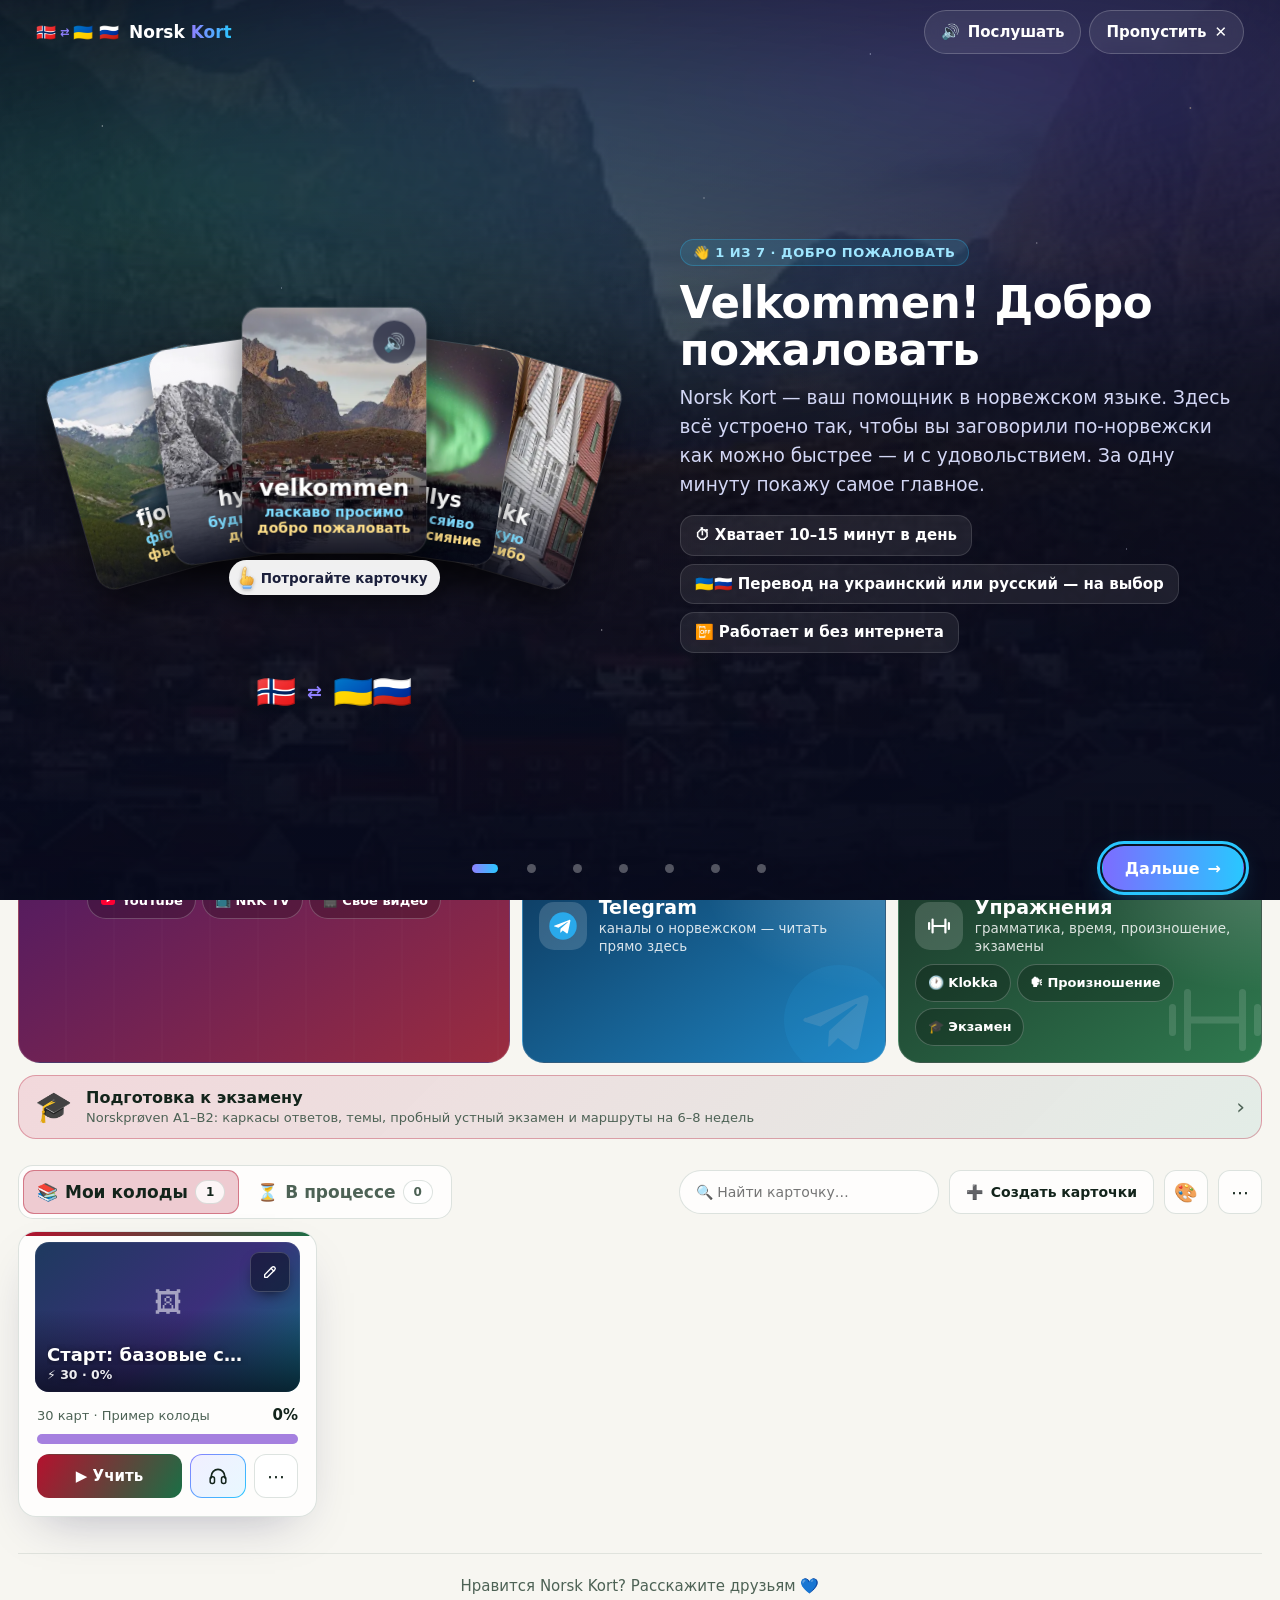
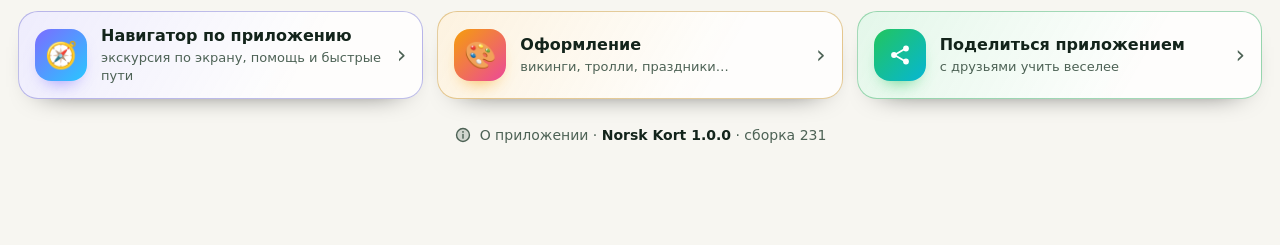
==== commit 5dcc63b4: "Norsk Kort v231 (source f563748)" ====
--- a/index.html
+++ b/index.html
@@ -3,7 +3,7 @@
 <head>
   <meta charset="utf-8" />
   <meta name="viewport" content="width=device-width, initial-scale=1, viewport-fit=cover, interactive-widget=resizes-content" />
-  <title>Norsk ⇄ Русский — флеш-карточки</title>
+  <title>Norsk Kort — вчимо норвезьку · учим норвежский</title>
   <meta name="description" content="Флеш-карточки норвежский ⇄ русский: интервальные повторения, озвучка, картинки, проверка нейросетями." />
   <meta name="theme-color" content="#0f1222" />
   <meta http-equiv="Cache-Control" content="no-cache" />
@@ -12,65 +12,94 @@
   <!-- the free Google voice refuses requests that carry a Referer; embeds that need it set their own policy -->
   <meta name="referrer" content="no-referrer" />
   <!-- 🎴 loading screen: tiny CSS + script first, so it shows on the very first paint (markup at the top of <body>) -->
-  <link rel="stylesheet" href="css/preloader.css?v=2" />
-  <script src="js/preloader.js?v=2"></script>
+  <link rel="stylesheet" href="css/preloader.css?v=3" />
+  <script src="js/preloader.js?v=3"></script>
+  <!-- 🎨 themes + holiday dress-up: before the first paint -->
+  <!-- ℹ️ the version: ONE source of truth (window.APP) — bump with tools/bump-version.mjs N -->
+  <script src="js/version.js?v=231"></script>
+  <script src="js/apptheme.js?v=231"></script>
   <!-- installable app (iPhone / Android) -->
   <link rel="manifest" href="manifest.webmanifest" />
   <meta name="mobile-web-app-capable" content="yes" />
   <meta name="apple-mobile-web-app-capable" content="yes" />
   <meta name="apple-mobile-web-app-status-bar-style" content="black-translucent" />
-  <meta name="apple-mobile-web-app-title" content="Norsk Kort" />
+  <meta name="apple-mobile-web-app-title" content="Norsk UKR AI" />
   <meta name="format-detection" content="telephone=no" />
-  <link rel="icon" type="image/svg+xml" href="icons/icon.svg" />
+  <link rel="icon" type="image/svg+xml" href="icons/favicon.svg" />
+  <link rel="icon" type="image/png" sizes="32x32" href="icons/favicon-32.png" />
   <link rel="apple-touch-icon" sizes="180x180" href="icons/apple-touch-icon.png" />
-  <link rel="stylesheet" href="css/styles.css?v=184" />
-  <link rel="stylesheet" href="css/news.css?v=184" />
-  <link rel="stylesheet" href="css/subs.css?v=184" />
-  <link rel="stylesheet" href="css/drills.css?v=184" />
-  <link rel="stylesheet" href="css/speech.css?v=184" />
-  <link rel="stylesheet" href="css/trnotice.css?v=184" />
-  <link rel="stylesheet" href="css/listen.css?v=184" />
-  <link rel="stylesheet" href="css/help.css?v=184" />
-  <link rel="stylesheet" href="css/gramterms.css?v=184" />
-  <link rel="stylesheet" href="css/ordtrainer.css?v=184" />
-  <link rel="stylesheet" href="css/tgvideo.css?v=184" />
-  <link rel="stylesheet" href="css/tgaudio.css?v=184" />
-  <link rel="stylesheet" href="css/audiocourse.css?v=184" />
-  <link rel="stylesheet" href="css/levels.css?v=184" />
-  <link rel="stylesheet" href="css/klokka.css?v=184" />
-  <link rel="stylesheet" href="css/reader.css?v=184" />
-  <link rel="stylesheet" href="css/prove.css?v=184" />
-  <link rel="stylesheet" href="css/bookshelf.css?v=184" />
-  <link rel="stylesheet" href="css/dialogs.css?v=184" />
-  <link rel="stylesheet" href="css/gramref.css?v=184" />
+  <link rel="stylesheet" href="css/styles.css?v=231" />
+  <link rel="stylesheet" href="css/news.css?v=231" />
+  <link rel="stylesheet" href="css/subs.css?v=231" />
+  <link rel="stylesheet" href="css/drills.css?v=231" />
+  <link rel="stylesheet" href="css/speech.css?v=231" />
+  <link rel="stylesheet" href="css/trnotice.css?v=231" />
+  <link rel="stylesheet" href="css/listen.css?v=231" />
+  <link rel="stylesheet" href="css/help.css?v=231" />
+  <link rel="stylesheet" href="css/gramterms.css?v=231" />
+  <link rel="stylesheet" href="css/ordtrainer.css?v=231" />
+  <link rel="stylesheet" href="css/tgvideo.css?v=231" />
+  <link rel="stylesheet" href="css/tgaudio.css?v=231" />
+  <link rel="stylesheet" href="css/audiocourse.css?v=231" />
+  <link rel="stylesheet" href="css/levels.css?v=231" />
+  <link rel="stylesheet" href="css/klokka.css?v=231" />
+  <link rel="stylesheet" href="css/reader.css?v=231" />
+  <link rel="stylesheet" href="css/prove.css?v=231" />
+  <link rel="stylesheet" href="css/bookshelf.css?v=231" />
+  <link rel="stylesheet" href="css/dialogs.css?v=231" />
+  <link rel="stylesheet" href="css/gramref.css?v=231" />
+  <link rel="stylesheet" href="css/artcards.css?v=231" />
+  <link rel="stylesheet" href="css/artcards-no.css?v=231" />
+  <link rel="stylesheet" href="css/signin.css?v=231" />
+  <link rel="stylesheet" href="css/apptheme.css?v=231" />
+  <link rel="stylesheet" href="css/aihub.css?v=231" />
+  <link rel="stylesheet" href="css/aichooser.css?v=231" />
+  <link rel="stylesheet" href="css/showcase.css?v=231" />
+  <!-- 📱 phone layout (js/mobile.js): last, every rule is under html.m-phone -->
+  <link rel="stylesheet" href="css/mobile.css?v=231" />
+  <!-- v211: «Продолжить», 🧭 навигатор, плашки главной, нейросети на странице колоды (desktop + html.m-phone rules) -->
+  <link rel="stylesheet" href="css/navigator.css?v=231" />
+  <link rel="stylesheet" href="css/about.css?v=231" />
+  <!-- v214: 🎓 «Учить по материалам» — the home tile, the player's bar, the plan, #/learn (js/learnby.js) -->
+  <link rel="stylesheet" href="css/learnby.css?v=231" />
 </head>
 <body>
   <!-- 🎴 loading screen (css/preloader.css + js/preloader.js): cards, features, subtitles → deck + cap → logo; removes itself once the app has rendered (tap / any key skips) -->
   <div id="nkp" class="nkp" role="status" aria-label="Загрузка Norsk Kort"><div class="nkp-aur a1"></div><div class="nkp-aur a2"></div><div class="nkp-aur a3"></div><div class="nkp-stars"></div><div class="nkp-stage" aria-hidden="true"></div></div>
   <div class="bg-blobs" aria-hidden="true"><span></span><span></span><span></span></div>
+  <!-- gradients for the drawn icons: the open section (top bar, tab bar), the round «▶ Смотреть видео» button and the brand robot everywhere (App.robotSvg, js/app.js) -->
+  <svg width="0" height="0" style="position:absolute" aria-hidden="true" focusable="false"><defs><linearGradient id="nkg-nav" gradientUnits="userSpaceOnUse" x1="2" y1="2" x2="22" y2="22"><stop offset="0" stop-color="#8b80ff"/><stop offset="1" stop-color="#29c7ff"/></linearGradient><linearGradient id="nkg-play" gradientUnits="userSpaceOnUse" x1="3" y1="3" x2="21" y2="21"><stop offset="0" stop-color="#7c6cff"/><stop offset="1" stop-color="#e8366b"/></linearGradient><linearGradient id="nkr-head" gradientUnits="userSpaceOnUse" x1="4" y1="4" x2="20" y2="22"><stop offset="0" stop-color="#a99dff"/><stop offset=".5" stop-color="#7d86ff"/><stop offset="1" stop-color="#2fc4ff"/></linearGradient><linearGradient id="nkr-eye" x1="0" y1="0" x2="0" y2="1"><stop offset="0" stop-color="#d8fdff"/><stop offset="1" stop-color="#3fd2ff"/></linearGradient><radialGradient id="nkr-visor" cx=".35" cy=".25" r="1"><stop offset="0" stop-color="#2a2d63"/><stop offset="1" stop-color="#0f1130"/></radialGradient></defs></svg>
 
   <header class="topbar">
     <button class="logo" data-action="nav" data-view="home" title="Колоды">
-      <span class="logo-flag">🇳🇴</span><span class="logo-arrows">⇄</span><span class="logo-flag">🇷🇺</span>
+      <span class="logo-flag">🇳🇴</span><span class="logo-arrows">⇄</span><span class="logo-flag">🇺🇦</span><span class="logo-flag">🇷🇺</span>
       <span class="logo-text">Norsk&nbsp;<b>Kort</b></span>
     </button>
-    <!-- 🏠 back to the main screen from anywhere (closes open windows; asks if something is unsaved) -->
-    <button type="button" class="icon-btn home-btn top-home" data-home aria-label="На главный экран" data-tip="На главный экран"><svg class="ico home-ico" width="20" height="20" viewBox="0 0 24 24" fill="none" stroke="currentColor" stroke-width="2" stroke-linecap="round" stroke-linejoin="round" aria-hidden="true"><path d="M3.2 10.8 12 3.6l8.8 7.2"/><path d="M5.6 9.2v10.1c0 .8.6 1.4 1.4 1.4h10c.8 0 1.4-.6 1.4-1.4V9.2"/><path class="home-door" d="M10 20.7v-4.9c0-.5.4-.9.9-.9h2.2c.5 0 .9.4.9.9v4.9"/></svg></button>
-    <nav class="nav">
-      <button data-action="nav" data-view="home" class="nav-btn" data-nav="home" aria-label="Колоды">📚 <span>Колоды</span></button>
-      <button data-action="nav" data-view="stats" class="nav-btn" data-nav="stats" aria-label="Статистика">📊 <span>Статистика</span></button>
-      <button data-action="nav" data-view="settings" class="nav-btn" data-nav="settings" aria-label="Настройки">⚙️ <span>Настройки</span></button>
+    <!-- top bar (desktop): logo · [🏠 ⤴ ?] · Колоды Статистика Настройки ··· [🎧 Слушать 🎙 Переводчик 🤖 Нейросеть] · [👤 ☀]
+         the labels fold into icons when the room runs out — js/app.js fitBadge (css/styles.css «top bar v215»); phones: css/mobile.css -->
+    <div class="top-icons" role="group" aria-label="Главный экран, поделиться, навигатор">
+      <!-- 🏠 back to the main screen from anywhere (closes open windows; asks if something is unsaved) -->
+      <button type="button" class="icon-btn home-btn top-home" data-home aria-label="На главный экран" data-tip="На главный экран"><svg class="ico home-ico" width="20" height="20" viewBox="0 0 24 24" fill="none" stroke="currentColor" stroke-width="2" stroke-linecap="round" stroke-linejoin="round" aria-hidden="true"><path d="M3.2 10.8 12 3.6l8.8 7.2"/><path d="M5.6 9.2v10.1c0 .8.6 1.4 1.4 1.4h10c.8 0 1.4-.6 1.4-1.4V9.2"/><path class="home-door" d="M10 20.7v-4.9c0-.5.4-.9.9-.9h2.2c.5 0 .9.4.9.9v4.9"/></svg></button>
+      <button id="share-app-btn" type="button" class="icon-btn share-top" data-action="share-app" aria-label="Поделиться приложением" data-tip="Поделиться приложением"><svg class="ico share-ico" width="20" height="20" viewBox="0 0 24 24" fill="none" aria-hidden="true"><path d="M8.6 10.7 15.4 6.8M8.6 13.3l6.8 3.9" stroke="currentColor" stroke-width="1.9" stroke-linecap="round"/><circle cx="18" cy="5.5" r="2.9" fill="currentColor"/><circle cx="6" cy="12" r="2.9" fill="currentColor"/><circle cx="18" cy="18.5" r="2.9" fill="currentColor"/></svg></button>
+      <!-- 🧭 «?» = «Навигатор по приложению» (js/navigator.js): экскурсия по экрану, помощь по разделам, быстрые пути, знакомство; on phones it is in the ⋯ menu -->
+      <button id="help-btn" type="button" class="icon-btn help-top" data-appnav aria-haspopup="dialog" aria-label="Навигатор по приложению: экскурсия по экрану, помощь, быстрые пути" data-tip="Навигатор по приложению"><span aria-hidden="true">?</span></button>
+    </div>
+    <nav class="nav" aria-label="Разделы">
+      <button data-action="nav" data-view="home" class="nav-btn" data-nav="home" aria-label="Колоды"><i class="nav-ico" data-nav-ico="decks" aria-hidden="true"></i><span>Колоды</span></button>
+      <button data-action="nav" data-view="stats" class="nav-btn" data-nav="stats" aria-label="Статистика"><i class="nav-ico" data-nav-ico="stats" aria-hidden="true"></i><span>Статистика</span></button>
+      <button data-action="nav" data-view="settings" class="nav-btn" data-nav="settings" aria-label="Настройки"><i class="nav-ico" data-nav-ico="settings" aria-hidden="true"></i><span>Настройки</span></button>
     </nav>
     <div class="topbar-right">
-      <button id="share-app-btn" class="icon-btn share-top" data-action="share-app" title="Поделиться приложением"><svg class="ico share-ico" width="20" height="20" viewBox="0 0 24 24" fill="none" aria-hidden="true"><path d="M8.6 10.7 15.4 6.8M8.6 13.3l6.8 3.9" stroke="currentColor" stroke-width="1.9" stroke-linecap="round"/><circle cx="18" cy="5.5" r="2.9" fill="currentColor"/><circle cx="6" cy="12" r="2.9" fill="currentColor"/><circle cx="18" cy="18.5" r="2.9" fill="currentColor"/></svg></button>
-      <button id="listen-btn" class="icon-btn listen-top" data-action="listen" data-label="Слушать" aria-label="Слушать: колоды, книги, новости — в наушниках или через динамик" title="🎧 Слушать — колоды, книги, новости: в наушниках или через динамик (можно с выключенным экраном)"></button>
-      <button id="interp-btn" class="icon-btn interp-top" data-action="interp" aria-label="Переводчик: слушает людей вокруг и переводит в наушники" title="🗣 Переводчик — это другое: слушает людей вокруг (по-норвежски) и переводит вам в наушники"></button>
-      <button id="claude-badge" class="claude-badge" data-action="ai-menu" title="Нейросеть"></button>
-      <!-- ❓ «Как пользоваться» — every topic + «▶ Показать по шагам на экране» (js/help.js); on phones (and 721–790 px) it is in the ⋯ menu -->
-      <button id="help-btn" type="button" class="icon-btn help-top" data-help="" aria-label="Как пользоваться — подсказки ко всему" data-tip="Как пользоваться"><span aria-hidden="true">?</span></button>
-      <button id="more-btn" class="icon-btn more-top" data-action="more-menu" title="Ещё: переводчик, поделиться, тема" aria-label="Ещё"><svg class="ico" width="20" height="20" viewBox="0 0 24 24" aria-hidden="true"><circle cx="5" cy="12" r="2.2" fill="currentColor"/><circle cx="12" cy="12" r="2.2" fill="currentColor"/><circle cx="19" cy="12" r="2.2" fill="currentColor"/></svg></button>
-      <button id="account-btn" class="account-top" data-action="account" title="👤 Мой кабинет"></button>
-      <button class="icon-btn theme-btn" id="theme-btn" data-action="toggle-theme" title="Светлая / тёмная тема">🌞</button>
+      <div class="top-actions">
+        <button id="listen-btn" class="icon-btn listen-top" data-action="listen" data-label="Слушать" aria-label="Слушать: колоды, книги, новости — в наушниках или через динамик" title="🎧 Слушать — колоды, книги, новости: в наушниках или через динамик (можно с выключенным экраном)"></button>
+        <button id="interp-btn" class="icon-btn interp-top" data-action="interp" aria-label="Переводчик: слушает людей вокруг и переводит в наушники" title="🗣 Переводчик — это другое: слушает людей вокруг (по-норвежски) и переводит вам в наушники"></button>
+        <button id="claude-badge" class="claude-badge" data-action="ai-menu" title="Нейросеть"></button>
+      </div>
+      <div class="top-user">
+        <button id="more-btn" class="icon-btn more-top" data-action="more-menu" title="Ещё: переводчик, поделиться, тема" aria-label="Ещё"><svg class="ico" width="20" height="20" viewBox="0 0 24 24" aria-hidden="true"><circle cx="5" cy="12" r="2.2" fill="currentColor"/><circle cx="12" cy="12" r="2.2" fill="currentColor"/><circle cx="19" cy="12" r="2.2" fill="currentColor"/></svg></button>
+        <button id="account-btn" class="account-top" data-action="account" title="👤 Мой кабинет"></button>
+        <button class="icon-btn theme-btn" id="theme-btn" data-action="toggle-theme" title="Светлая / тёмная тема">🌞</button>
+      </div>
     </div>
   </header>
 
@@ -78,10 +107,10 @@
 
   <!-- bottom tab bar (phones) -->
   <nav class="tabbar" aria-label="Навигация">
-    <button data-action="nav" data-view="home" data-nav="home"><span class="ti">📚</span><span>Колоды</span></button>
+    <button data-action="nav" data-view="home" data-nav="home"><span class="ti"><i class="nav-ico" data-nav-ico="decks" aria-hidden="true"></i></span><span>Колоды</span></button>
     <button data-action="study-all" class="tab-study"><span class="ti">▶</span><span>Учить</span></button>
-    <button data-action="nav" data-view="stats" data-nav="stats"><span class="ti">📊</span><span>Статистика</span></button>
-    <button data-action="nav" data-view="settings" data-nav="settings"><span class="ti">⚙️</span><span>Настройки</span></button>
+    <button data-action="nav" data-view="stats" data-nav="stats"><span class="ti"><i class="nav-ico" data-nav-ico="stats" aria-hidden="true"></i></span><span>Статистика</span></button>
+    <button data-action="nav" data-view="settings" data-nav="settings"><span class="ti"><i class="nav-ico" data-nav-ico="settings" aria-hidden="true"></i></span><span>Настройки</span></button>
   </nav>
 
   <!-- floating reading player (pause / continue / stop / restart) -->
@@ -99,78 +128,102 @@
   <canvas id="confetti" aria-hidden="true"></canvas>
   <input type="file" id="file-input" multiple hidden />
 
-  <script src="js/util.js?v=184"></script>
-  <script src="js/resume.js?v=184"></script>
-  <script src="js/store.js?v=184"></script>
-  <script src="js/fsrs.js?v=184"></script>
-  <script src="js/fsrs-opt.js?v=184"></script>
-  <script src="js/tts.js?v=184"></script>
-  <script src="js/voices.js?v=184"></script>
-  <script src="js/speech.js?v=184"></script>
-  <script src="js/ai.js?v=184"></script>
-  <script src="js/images.js?v=184"></script>
-  <script src="js/anki.js?v=184"></script>
-  <script src="js/importers.js?v=184"></script>
-  <script src="js/exporters.js?v=184"></script>
-  <script src="js/translators.js?v=184"></script>
-  <script src="js/glossary.js?v=184"></script>
-  <script src="js/align.js?v=184"></script>
-  <script src="js/selection.js?v=184"></script>
-  <script src="js/ordbok.js?v=184"></script>
-  <script src="js/sources.js?v=184"></script>
-  <script src="js/library.js?v=184"></script>
-  <script src="js/grammar.js?v=184"></script>
-  <script src="js/youtube.js?v=184"></script>
-  <script src="js/pairguard.js?v=184"></script>
-  <script src="js/telegram.js?v=184"></script>
-  <script src="js/photos.js?v=184"></script>
-  <script src="js/books.js?v=184"></script>
-  <script src="js/lexicon.js?v=184"></script>
-  <script src="js/textbook.js?v=184"></script>
-  <script src="js/reader.js?v=184"></script>
-  <script src="js/exams.js?v=184"></script>
-  <script src="js/news.js?v=184"></script>
-  <script src="js/langid.js?v=184"></script>
-  <script src="js/subs.js?v=184"></script>
-  <script src="js/nrk.js?v=184"></script>
-  <script src="js/nrkradio.js?v=184"></script>
-  <script src="js/drills.js?v=184"></script>
-  <script src="js/genders.js?v=184"></script>
-  <script src="js/progress.js?v=184"></script>
-  <script src="js/create.js?v=184"></script>
-  <script src="js/social.js?v=184"></script>
-  <script src="js/listen.js?v=184"></script>
-  <script src="js/listenx.js?v=184"></script>
-  <script src="js/listenui.js?v=184"></script>
-  <script src="js/interpreter.js?v=184"></script>
-  <script src="js/share.js?v=184"></script>
-  <script src="js/avatar.js?v=184"></script>
-  <script src="js/shareapp.js?v=184"></script>
-  <script src="js/guides.js?v=184"></script>
-  <script src="js/tgchan.js?v=184"></script>
-  <script src="js/tgvideo.js?v=184"></script>
-  <script src="js/tgaudio.js?v=184"></script>
-  <script src="js/audiocourse.js?v=184"></script>
-  <script src="js/frameocr.js?v=184"></script>
-  <script src="js/help.js?v=184"></script>
-  <script src="js/gramterms.js?v=184"></script>
-  <script src="js/ordtrainer.js?v=184"></script>
-  <script src="js/provenance.js?v=184"></script>
-  <script src="js/cardmaker.js?v=184"></script>
-  <script src="js/trnotice.js?v=184"></script>
-  <script src="js/sample.js?v=184"></script>
-  <script src="js/ui.js?v=184"></script>
-  <script src="js/bookshelf.js?v=184"></script>
-  <script src="js/views.js?v=184"></script>
-  <script src="js/account.js?v=184"></script>
-  <script src="js/study.js?v=184"></script>
-  <script src="js/levels.js?v=184"></script>
-  <script src="js/mycourse.js?v=184"></script>
-  <script src="js/klokka.js?v=184"></script>
-  <script src="js/prove.js?v=184"></script>
-  <script src="js/dialogs.js?v=184"></script>
-  <script src="js/gramref.js?v=184"></script>
-  <script src="js/coachmarks.js?v=184"></script>
-  <script src="js/app.js?v=184"></script>
+  <script src="js/util.js?v=231"></script>
+  <script src="js/resume.js?v=231"></script>
+  <script src="js/store.js?v=231"></script>
+  <script src="js/fsrs.js?v=231"></script>
+  <script src="js/fsrs-opt.js?v=231"></script>
+  <script src="js/tts.js?v=231"></script>
+  <script src="js/voices.js?v=231"></script>
+  <script src="js/speech.js?v=231"></script>
+  <script src="js/ai.js?v=231"></script>
+  <script src="js/images.js?v=231"></script>
+  <script src="js/anki.js?v=231"></script>
+  <script src="js/importers.js?v=231"></script>
+  <script src="js/exporters.js?v=231"></script>
+  <script src="js/printx.js?v=231"></script>
+  <script src="js/translators.js?v=231"></script>
+  <script src="js/glossary.js?v=231"></script>
+  <script src="js/align.js?v=231"></script>
+  <script src="js/glossguard.js?v=231"></script>
+  <script src="js/selection.js?v=231"></script>
+  <script src="js/ordbok.js?v=231"></script>
+  <script src="js/sources.js?v=231"></script>
+  <script src="js/library.js?v=231"></script>
+  <script src="js/grammar.js?v=231"></script>
+  <script src="js/youtube.js?v=231"></script>
+  <script src="js/pairguard.js?v=231"></script>
+  <script src="js/telegram.js?v=231"></script>
+  <script src="js/photos.js?v=231"></script>
+  <script src="js/books.js?v=231"></script>
+  <script src="js/lexicon.js?v=231"></script>
+  <script src="js/textbook.js?v=231"></script>
+  <script src="js/reader.js?v=231"></script>
+  <script src="js/exams.js?v=231"></script>
+  <script src="js/news.js?v=231"></script>
+  <script src="js/langid.js?v=231"></script>
+  <script src="js/subs.js?v=231"></script>
+  <script src="js/nrk.js?v=231"></script>
+  <script src="js/nrkradio.js?v=231"></script>
+  <script src="js/drills.js?v=231"></script>
+  <script src="js/genders.js?v=231"></script>
+  <script src="js/progress.js?v=231"></script>
+  <script src="js/create.js?v=231"></script>
+  <script src="js/social.js?v=231"></script>
+  <script src="js/listen.js?v=231"></script>
+  <script src="js/listenx.js?v=231"></script>
+  <script src="js/listenui.js?v=231"></script>
+  <script src="js/interpreter.js?v=231"></script>
+  <script src="js/share.js?v=231"></script>
+  <script src="js/avatar.js?v=231"></script>
+  <script src="js/shareapp.js?v=231"></script>
+  <script src="js/guides.js?v=231"></script>
+  <script src="js/tgchan.js?v=231"></script>
+  <script src="js/tgvideo.js?v=231"></script>
+  <script src="js/tgaudio.js?v=231"></script>
+  <script src="js/audiocourse.js?v=231"></script>
+  <script src="js/frameocr.js?v=231"></script>
+  <script src="js/help.js?v=231"></script>
+  <script src="js/gramterms.js?v=231"></script>
+  <script src="js/ordtrainer.js?v=231"></script>
+  <script src="js/provenance.js?v=231"></script>
+  <script src="js/cardmaker.js?v=231"></script>
+  <script src="js/trnotice.js?v=231"></script>
+  <script src="js/sample.js?v=231"></script>
+  <script src="js/ui.js?v=231"></script>
+  <script src="js/bookshelf.js?v=231"></script>
+  <script src="js/views.js?v=231"></script>
+  <script src="js/account.js?v=231"></script>
+  <script src="js/signin.js?v=231"></script>
+  <script src="js/cloudsync.js?v=231"></script>
+  <script src="js/study.js?v=231"></script>
+  <script src="js/artcards.js?v=231"></script>
+  <script src="js/artcards-no.js?v=231"></script>
+  <script src="js/levels.js?v=231"></script>
+  <script src="js/mycourse.js?v=231"></script>
+  <script src="js/klokka.js?v=231"></script>
+  <script src="js/prove.js?v=231"></script>
+  <!-- v212: ⭐ очки, 🌅 фраза дня, 🎯 тест уровня, 🧪 тренировка Norskprøven (css/practice.css — lazy) -->
+  <script src="js/xp.js?v=231"></script>
+  <script src="js/phraseday.js?v=231"></script>
+  <script src="js/leveltest.js?v=231"></script>
+  <script src="js/examtrainer.js?v=231"></script>
+  <script src="js/dialogs.js?v=231"></script>
+  <script src="js/gramref.js?v=231"></script>
+  <script src="js/coachmarks.js?v=231"></script>
+  <script src="js/aihub.js?v=231"></script>
+  <!-- 🔑 «Войти в Claude» одной кнопкой (мост открывает Терминал с tools/claude-token.sh) -->
+  <script src="js/claudelogin.js?v=231"></script>
+  <script src="js/showcase.js?v=231"></script>
+  <script src="js/learnby.js?v=231"></script>
+  <script src="js/continue.js?v=231"></script>
+  <script src="js/mypath.js?v=231"></script>
+  <script src="js/navigator.js?v=231"></script>
+  <script src="js/about.js?v=231"></script>
+  <script src="js/app.js?v=231"></script>
+  <script src="js/aichooser.js?v=231"></script>
+  <script src="js/mobile.js?v=231"></script>
+  <!-- ⬅ one Back for the whole app: browser Back, Esc, the Android button (js/nav.js) -->
+  <script src="js/nav.js?v=231"></script>
 </body>
 </html>
--- a/css/preloader.css
+++ b/css/preloader.css
@@ -100,6 +100,7 @@
 .nkp-brand > div { position: absolute; left: 0; top: 0; transform: translateX(-50%); white-space: nowrap; }
 .nkp-flags { font-size: var(--bf, 22px); letter-spacing: .1em; }
 .nkp-flags span { display: inline-block; margin: 0 .12em; color: #9aa1c7; }
+.nkp-flags i { font-style: normal; margin-left: .18em; }
 .nkp-title { margin-top: .12em; font-size: calc(var(--bf, 22px) * 2.05); font-weight: 800; letter-spacing: .01em; line-height: 1.05; color: #fff; }
 .nkp-title b { background: linear-gradient(90deg, #8f80ff, #29c7ff); -webkit-background-clip: text; background-clip: text; color: transparent; }
 .nkp-tag { margin-top: .5em; font-size: calc(var(--bf, 22px) * .74); font-weight: 500; color: #b9bfe6; }
@@ -113,3 +114,27 @@
 @media (prefers-reduced-motion: reduce) {
   .nkp-aur, .nkp-stars, .nkp-bar::after { animation: none !important; }
 }
+
+/* ---------- 🎄 holiday touch (data-season is set from js/apptheme.js): the aurora takes the season's colours,
+   a thin ribbon at the top. Gradients only — nothing else changes. ---------- */
+.nkp[data-season]::before { content: ""; position: absolute; left: 0; right: 0; top: 0; height: 4px; z-index: 40; pointer-events: none; }
+.nkp[data-season="jul"]::before { background: repeating-linear-gradient(90deg, #e3173a 0 22px, #f2c14e 22px 30px, #1f9a5a 30px 52px, #f2c14e 52px 60px); }
+.nkp[data-season="jul"] .nkp-aur.a1 { background: radial-gradient(closest-side, rgba(227, 23, 58, .26), rgba(227, 23, 58, 0) 70%); }
+.nkp[data-season="jul"] .nkp-aur.a2 { background: radial-gradient(closest-side, rgba(31, 154, 90, .24), rgba(31, 154, 90, 0) 70%); }
+.nkp[data-season="lucia"]::before { background: linear-gradient(90deg, rgba(255, 201, 77, 0), #ffc94d 30%, #ffe9a8 50%, #ffc94d 70%, rgba(255, 201, 77, 0)); }
+.nkp[data-season="lucia"] .nkp-aur.a1 { background: radial-gradient(closest-side, rgba(255, 201, 77, .26), rgba(255, 201, 77, 0) 70%); }
+.nkp[data-season="nyttar"]::before { background: linear-gradient(90deg, #7962cc, #f0c04a, #7fdcff, #f0c04a, #7962cc); }
+.nkp[data-season="nyttar"] .nkp-aur.a2 { background: radial-gradient(closest-side, rgba(240, 192, 74, .22), rgba(240, 192, 74, 0) 70%); }
+.nkp[data-season="mai17"]::before { background: linear-gradient(180deg, #ba0c2f 0 33%, #ffffff 33% 66%, #00205b 66%); }
+.nkp[data-season="mai17"] .nkp-aur.a1 { background: radial-gradient(closest-side, rgba(228, 15, 58, .28), rgba(228, 15, 58, 0) 70%); }
+.nkp[data-season="mai17"] .nkp-aur.a2 { background: radial-gradient(closest-side, rgba(40, 90, 230, .26), rgba(40, 90, 230, 0) 70%); }
+.nkp[data-season="samefolket"]::before { background: linear-gradient(90deg, #c8102e 0 25%, #0035ad 25% 50%, #ffce00 50% 75%, #007229 75%); }
+.nkp[data-season="valentin"]::before { background: linear-gradient(90deg, #ff9ec0, #dd1b68, #ff9ec0); }
+.nkp[data-season="valentin"] .nkp-aur.a1 { background: radial-gradient(closest-side, rgba(255, 79, 134, .28), rgba(255, 79, 134, 0) 70%); }
+.nkp[data-season="fastelavn"]::before { background: linear-gradient(90deg, #ff6fb5, #ffd23f, #5fd38a, #6fd3ff, #b38bff); }
+.nkp[data-season="paske"]::before { background: linear-gradient(90deg, #ffd23f, #9be08a, #ffb3c7, #ffd23f); }
+.nkp[data-season="paske"] .nkp-aur.a1 { background: radial-gradient(closest-side, rgba(255, 210, 63, .24), rgba(255, 210, 63, 0) 70%); }
+.nkp[data-season="sankthans"]::before { background: linear-gradient(90deg, rgba(255, 122, 47, 0), #ff7a2f, #ffb347, #ff7a2f, rgba(255, 122, 47, 0)); }
+.nkp[data-season="sankthans"] .nkp-aur.a1 { background: radial-gradient(closest-side, rgba(255, 122, 47, .28), rgba(255, 122, 47, 0) 70%); }
+.nkp[data-season="halloween"]::before { background: repeating-linear-gradient(90deg, #ff7a1a 0 26px, #6b3fa0 26px 52px); }
+.nkp[data-season="halloween"] .nkp-aur.a1 { background: radial-gradient(closest-side, rgba(255, 122, 26, .26), rgba(255, 122, 26, 0) 70%); }
--- a/css/styles.css
+++ b/css/styles.css
@@ -78,10 +78,15 @@
   backdrop-filter: blur(14px);
   border-bottom: 1px solid var(--panel-border);
 }
-.logo { display: flex; align-items: center; gap: 6px; background: none; border: 0; cursor: pointer; padding: 4px; }
-.logo-flag { font-size: 22px; }
-.logo-arrows { color: var(--muted); font-weight: 700; }
-.logo-text { margin-left: 8px; font-size: 18px; letter-spacing: .3px; }
+.logo { display: flex; align-items: center; gap: 3px; background: none; border: 0; cursor: pointer; padding: 4px; }
+/* 🇳🇴 ⇄ 🇺🇦 🇷🇺: as wide as the old 🇳🇴 ⇄ 🇷🇺 (the top-bar buttons and the 🤖 badge keep their room); 🇺🇦 🇷🇺 sit as a pair */
+.logo-flag { font-size: 20px; }
+.logo-arrows { color: var(--muted); font-weight: 700; font-size: 14px; }
+.logo-arrows ~ .logo-flag + .logo-flag { margin-left: -3px; }
+.logo-text { margin-left: 4px; font-size: 18px; letter-spacing: .3px; }
+/* phones: no arrows (🇳🇴🇺🇦🇷🇺); ≤ 400 px — only 🇳🇴, as before (the buttons need the room) */
+@media (max-width: 720px) { .logo { gap: 2px; } .logo-arrows { display: none; } }
+@media (max-width: 400px) { .logo-arrows ~ .logo-flag { display: none; } }
 .logo-text b { background: linear-gradient(90deg, var(--accent), var(--accent2)); -webkit-background-clip: text; background-clip: text; color: transparent; }
 .nav { display: flex; gap: 6px; margin-left: 12px; }
 .nav-btn {
@@ -120,6 +125,15 @@
 .aib-off .aib-g { filter: saturate(.7) drop-shadow(0 2px 4px color-mix(in srgb, #7c6cff 30%, transparent)); }
 .aib-off .aib-tip { fill: #ffb23e; animation-duration: 2.4s; }
 .claude-badge.aib-off:hover .aib-g { filter: saturate(1) drop-shadow(0 2px 5px color-mix(in srgb, #7c6cff 50%, transparent)); }
+/* 🤖 v212: the same robot as the AI / neural-network icon everywhere (js/app.js App.robotSvg) — text-sized, tilts its head on hover */
+.nk-bot { display: inline-block; flex: none; vertical-align: -0.2em; overflow: visible; filter: drop-shadow(0 1px 2px color-mix(in srgb, #7c6cff 40%, transparent));
+  transition: transform .35s cubic-bezier(.2, 1.4, .4, 1); }
+.nk-bot-tip { fill: #8ff3ff; }
+.nk-bot-eyes { transform-box: fill-box; transform-origin: center; animation: aibBlink 5.5s ease-in-out infinite; }
+:is(button, a, summary, [role="button"], .btn, .m-row, .sx-row, label):hover > .nk-bot,
+:is(button, a, summary, [role="button"], .btn, .m-row, .sx-row, label):hover > :not(svg) > .nk-bot,
+.nk-bot:hover { transform: rotate(-9deg) scale(1.1); }
+@media (prefers-reduced-motion: reduce) { .nk-bot { transition: none; } .nk-bot-eyes { animation: none; } :is(button, a, summary, [role="button"], .btn, .m-row, .sx-row, label):hover .nk-bot, .nk-bot:hover { transform: none; } }
 /* service logos (js/app.js AIB_LOGO): a glyph on the service's colour; the current one with a green ring */
 .aib-i { position: relative; flex: none; width: 20px; height: 20px; border-radius: 50%; display: grid; place-items: center; background: var(--c, #8b80ff);
   box-shadow: 0 0 0 1.5px var(--panel-solid), 0 0 0 2.5px color-mix(in srgb, var(--text) 12%, transparent); }
@@ -360,7 +374,7 @@
 .study { max-width: 760px; margin: 0 auto; }
 .study-top { display: flex; align-items: center; gap: 12px; margin-bottom: 12px; }
 .study-top .progress { flex: 1; }
-.counters { display: flex; justify-content: center; gap: 18px; font-weight: 700; margin: 8px 0 18px; font-size: 14px; }
+.counters { display: flex; flex-wrap: wrap; align-items: center; justify-content: center; gap: 6px 18px; font-weight: 700; margin: 8px 0 18px; font-size: 14px; }
 .counters .k { color: var(--good); }
 .counters .u { color: var(--bad); }
 .counters .r { color: var(--muted); }
@@ -381,7 +395,8 @@
   border: 1px solid var(--panel-border); box-shadow: var(--shadow); overflow: hidden;
 }
 .face.front { background: var(--card-front); }
-.face.back { background: var(--card-back); transform: rotateY(180deg); overflow-y: auto; justify-content: flex-start; }
+/* a short back (word + photo) sits in the middle; when it outgrows the card, «safe» keeps it starting at the top so it scrolls (old browsers: top, as before). .face.long stays top-aligned */
+.face.back { background: var(--card-back); transform: rotateY(180deg); overflow-y: auto; justify-content: flex-start; justify-content: safe center; }
 .face .lang-tag { position: absolute; top: 14px; left: 16px; font-size: 13px; color: var(--muted); font-weight: 700; display: flex; gap: 6px; align-items: center; }
 .face .corner { position: absolute; top: 10px; right: 12px; display: flex; gap: 6px; }
 .face .word { font-size: clamp(28px, 6vw, 46px); font-weight: 800; letter-spacing: .2px; word-break: break-word; }
@@ -1358,29 +1373,27 @@
 @media (hover: none) and (pointer: coarse) { .camera-only { display: inline-flex; } }
 /* ===== 📤 share the app ===== */
 .share-nets { display: grid; grid-template-columns: repeat(auto-fill, minmax(130px, 1fr)); gap: 8px; margin: 12px 0; }
-.share-net { display: flex; flex-direction: column; align-items: center; gap: 6px; padding: 12px 6px; border-radius: 16px; border: 1px solid var(--panel-border); background: var(--panel); color: var(--text); text-decoration: none; font-size: 13px; font-weight: 600; cursor: pointer; transition: transform .15s, box-shadow .2s, border-color .2s; }
-.share-net:hover { transform: translateY(-3px); border-color: #8b80ff; box-shadow: 0 12px 26px -14px #29c7ff; }
-.share-net img { border-radius: 8px; }
-.share-net-ico { font-size: 24px; line-height: 28px; }
-/* sharp brand marks in the brand's colour; on hover the tile takes the brand colour and the mark turns white.
- * Per network (data-slug) the defaults can be changed: --mark (mark at rest), --tint (chip at rest), --ink / --chip (mark / chip on hover), --edge (border) */
-.share-net { position: relative; overflow: hidden; transition: transform .15s, box-shadow .2s, border-color .2s, background .2s, color .2s; }
+.share-net { position: relative; display: flex; flex-direction: column; align-items: center; justify-content: flex-start; gap: 7px; min-height: 44px; padding: 12px 6px 11px; border-radius: 16px;
+  border: 1px solid var(--panel-border); background: var(--panel); color: var(--text); text-decoration: none; font-size: 13px; font-weight: 600; text-align: center; cursor: pointer;
+  transition: transform .15s, box-shadow .2s, border-color .2s, background .2s; -webkit-tap-highlight-color: transparent; }
 [data-theme="light"] .share-nets > a.share-net[href] { color: var(--text); } /* not the light theme's link blue */
-.share-net .share-net-ico { display: inline-grid; place-items: center; width: 40px; height: 40px; border-radius: 12px; color: var(--mark, var(--brand, #a5b4fc));
-  background: var(--tint, color-mix(in srgb, var(--brand, #a5b4fc) 14%, transparent)); transition: color .2s, background .2s, transform .2s; }
-.share-net .share-net-ico svg { width: 24px; height: 24px; display: block; }
-.share-net .share-net-ico b { font-size: 18px; }
-.share-net:hover, .share-net:focus-visible { border-color: var(--edge, var(--brand, #8b80ff)); background: color-mix(in srgb, var(--brand, #8b80ff) 22%, var(--panel)); box-shadow: 0 12px 26px -14px var(--edge, var(--brand, #29c7ff)); }
-.share-net:hover .share-net-ico, .share-net:focus-visible .share-net-ico { color: var(--ink, #fff); background: var(--chip, var(--brand, #8b80ff)); transform: scale(1.08) rotate(-4deg); }
+/* the brand mark: its glyph on the brand's own app-icon background (see BRAND in js/shareapp.js), the same in both themes */
+.share-net .share-net-ico { flex: none; display: grid; place-items: center; width: 50px; height: 50px; border-radius: 13px; overflow: hidden; background: var(--chip-bg, #8b80ff);
+  box-shadow: inset 0 0 0 1px rgba(255, 255, 255, .1), 0 6px 14px -8px rgba(0, 0, 0, .55); transition: transform .2s, box-shadow .2s; }
+.share-net .share-net-ico svg { width: var(--gs, 60%); height: var(--gs, 60%); display: block; overflow: visible; }
+/* black chips (X, Threads, TikTok) get a light rim on the dark theme; the white YouTube chip a soft grey one on the light theme */
+.share-net[data-slug="x"] .share-net-ico, .share-net[data-slug="threads"] .share-net-ico, .share-net[data-slug="tiktok"] .share-net-ico { box-shadow: inset 0 0 0 1px rgba(255, 255, 255, .22), 0 6px 14px -8px rgba(0, 0, 0, .55); }
+[data-theme="light"] .share-net .share-net-ico { box-shadow: inset 0 0 0 1px rgba(0, 0, 0, .06), 0 5px 12px -7px rgba(20, 24, 60, .45); }
+[data-theme="light"] .share-net[data-slug="youtube"] .share-net-ico, [data-theme="light"] .share-net[data-slug="snapchat"] .share-net-ico { box-shadow: inset 0 0 0 1px rgba(0, 0, 0, .14), 0 5px 12px -7px rgba(20, 24, 60, .45); }
+.share-net:hover, .share-net:focus-visible { transform: translateY(-3px); border-color: var(--brand, #8b80ff); background: color-mix(in srgb, var(--brand, #8b80ff) 16%, var(--panel));
+  box-shadow: 0 12px 26px -14px var(--brand, #29c7ff); outline: none; }
+.share-net:focus-visible { box-shadow: 0 0 0 2px var(--brand, #8b80ff), 0 12px 26px -14px var(--brand, #29c7ff); }
+.share-net:hover .share-net-ico, .share-net:focus-visible .share-net-ico { transform: scale(1.08) rotate(-4deg); }
 .share-net:active { transform: translateY(-1px) scale(.98); }
 .share-net small { font-size: 10.5px; font-weight: 500; color: var(--muted); margin-top: -3px; }
-/* X, Threads: a black brand — a light mark on the dark theme, a dark one on the light theme; on hover a black chip with the white mark */
-.share-net[data-slug="x"], .share-net[data-slug="threads"] { --chip: #000; }
-[data-theme="light"] .share-net[data-slug="x"], [data-theme="light"] .share-net[data-slug="threads"] { --mark: #111; --edge: #111; --tint: rgba(0, 0, 0, .06); }
-/* Snapchat: a white ghost would vanish on its yellow — the ghost is dark on the yellow chip */
-.share-net[data-slug="snapchat"] { --ink: #111; }
-[data-theme="light"] .share-net[data-slug="snapchat"] { --mark: #111; --tint: #FFFC00; --edge: #d9d300; }
-.share-net[data-copy] { --chip: linear-gradient(135deg, #7c6cff, #29c7ff); }
+/* X, Threads: a black brand — the tile's accent is light on the dark theme and near-black on the light one */
+[data-theme="light"] .share-net[data-slug="x"], [data-theme="light"] .share-net[data-slug="threads"] { --brand: #111; }
+[data-theme="light"] .share-net[data-slug="snapchat"] { --brand: #d9c600; }
 .share-msg { display: flex; flex-direction: column; gap: 6px; margin: 4px 0 8px; }
 .share-msg-head { display: flex; flex-wrap: wrap; gap: 6px 10px; align-items: center; justify-content: space-between; }
 .share-msg textarea { resize: vertical; min-height: 64px; font-size: 14px; line-height: 1.4; }
@@ -1520,6 +1533,9 @@
 .lib-hover-src { display: flex; flex-wrap: wrap; gap: 4px 10px; font-size: 12px; opacity: .9; }
 .lib-hover-src span { display: inline-flex; align-items: center; gap: 4px; }
 @media (hover: hover) { .lib-btn-wrap:hover .lib-hover, .lib-btn-wrap:focus-within .lib-hover { opacity: 1; visibility: visible; transform: translate(-50%, 0) scale(1); } }
+/* near the right edge: anchored to the button's right side instead of centred (js/app.js sets .lib-right) */
+.lib-btn-wrap.lib-right .lib-hover { left: auto; right: 0; transform: translate(0, 6px) scale(.98); transform-origin: top right; }
+@media (hover: hover) { .lib-btn-wrap.lib-right:hover .lib-hover, .lib-btn-wrap.lib-right:focus-within .lib-hover { transform: translate(0, 0) scale(1); } }
 .lib-intro { display: flex; gap: 8px; font-size: 14px; line-height: 1.5; padding: 10px 12px; border-radius: 12px; margin-bottom: 8px;
   background: color-mix(in srgb, #8b5cf6 10%, transparent); border: 1px solid color-mix(in srgb, #8b5cf6 28%, transparent); }
 .lib-group { margin-top: 14px; }
@@ -2027,10 +2043,25 @@
 .ex-tools .btn.sm { min-height: 30px; padding: 4px 10px; font-size: 12.5px; }
 .ex-mt { margin-top: 6px; }
 [data-theme="light"] .ex-ru-in, [data-theme="light"] .ex-ru, [data-theme="light"] .wbw-ru { color: #1769c2; }
+/* «Дословно: …» — the literal translation (word view), small and muted under the meaning translation */
+.gl-lit { display: block; font-size: .8em; line-height: 1.4; color: var(--muted, #8a94a6); margin: 2px 0 4px; font-style: italic; overflow-wrap: anywhere; }
+.gl-lit .gl-lit-t { font-style: normal; }
+.mv-word ~ .gl-lit { text-align: center; font-size: 14px; margin-top: 6px; max-width: 760px; margin-left: auto; margin-right: auto; }
+.gl-lit .ex-say { font-style: normal; vertical-align: middle; }
+/* 🔄 «Подписать заново» (word view): small, quiet, under the lines; a drawn icon (no emoji) */
+.gl-redo-row { display: flex; justify-content: center; margin: 6px 0 2px; }
+.ex-box .gl-redo-row, .desc .gl-redo-row { justify-content: flex-start; }
+.gl-redo { display: inline-flex; align-items: center; gap: 6px; min-height: 32px; padding: 4px 10px; font-size: 13px; color: var(--muted, #8a94a6); }
+.gl-redo:hover { color: var(--text); }
+.gl-redo .ico { flex: none; }
+.gl-redo.busy .ico { animation: spin 1s linear infinite; }
+@media (prefers-reduced-motion: reduce) { .gl-redo.busy .ico { animation: none; } }
 /* «Слово (перевод)»: a tap on a (translation) corrects it; «?» = not found in the sentence translation; ✓ = yours */
 .wbw-ru[data-glfix] { cursor: pointer; border-radius: 4px; }
 .wbw-ru[data-glfix]:hover { background: rgba(79, 179, 255, .14); }
 .wbw-ru.unsure { opacity: .62; font-style: italic; text-decoration: underline dotted rgba(79, 179, 255, .55); text-underline-offset: 3px; }
+/* 🎬 over the video: no dotted lines under words or guesses — they pull the eye from the picture (italic + paler is enough) */
+.wbw-ru.sw-gl.unsure, .ov-no .sw.new { text-decoration: none; }
 .wbw-ru.mine { color: #3ecf8e; }
 [data-theme="light"] .wbw-ru.mine { color: #138a55; }
 .tr-fix { opacity: .55; margin-left: 4px; font-size: 13px; min-width: 26px; min-height: 26px; vertical-align: middle; }
@@ -2130,13 +2161,7 @@
   .hero { grid-template-columns: minmax(0, 1fr); }
   .settings-grid { grid-template-columns: minmax(0, 1fr); }
 }
-/* tablets in portrait: icon-only navigation */
-@media (min-width: 721px) and (max-width: 1100px) {
-  .nav-btn span { display: none; }
-  .nav-btn { padding: 8px 12px; font-size: 18px; }
-  .nav { margin-left: 4px; }
-  .topbar { gap: 10px; }
-}
+/* (the desktop top bar folds its labels by itself — see «top bar v215» at the end) */
 /* phones: extra buttons go into the "⋯" menu */
 @media (max-width: 720px) {
   .share-top, .interp-top, .theme-btn { display: none !important; }
@@ -2332,9 +2357,9 @@
 .cm-ta { resize: vertical; min-height: 0; line-height: 1.35; font-family: inherit; }
 
 /* ===== ↓ «Ваши колоды ниже» — a bubble with a tail pointing down, bottom centre ===== */
-@keyframes shIn { from { opacity: 0; transform: translate(-50%, 14px); } to { opacity: 1; transform: translate(-50%, 0); } }
+@keyframes shIn { from { opacity: 0; transform: translateY(14px); } to { opacity: 1; transform: none; } }
 @keyframes shBounce { 0%, 100% { transform: translateY(0); } 50% { transform: translateY(4px); } }
-.scroll-hint { position: fixed; left: 50%; bottom: max(22px, calc(env(safe-area-inset-bottom) + 14px)); transform: translateX(-50%); z-index: 60;
+.scroll-hint { position: fixed; left: 50%; bottom: max(22px, calc(env(safe-area-inset-bottom) + 14px)); translate: -50% 0; z-index: 60; /* centred with `translate`, never `transform` */
   display: inline-flex; align-items: center; gap: 8px; max-width: calc(100vw - 32px); padding: 10px 16px; border: 0; border-radius: 999px; cursor: pointer;
   color: #fff; font: inherit; font-weight: 700; font-size: 14px; line-height: 1.2; white-space: nowrap;
   background: linear-gradient(135deg, var(--accent), var(--accent2, #3b82f6)); box-shadow: 0 14px 30px -12px rgba(0, 0, 0, .65);
@@ -2343,7 +2368,7 @@
 .scroll-hint::after { content: ''; position: absolute; left: 50%; bottom: -6px; width: 14px; height: 14px; margin-left: -7px; border-radius: 3px;
   background: color-mix(in srgb, var(--accent) 50%, var(--accent2, #3b82f6)); transform: rotate(45deg); z-index: -1; }
 .scroll-hint .sh-arrow { flex: none; animation: shBounce 1.4s ease-in-out infinite; }
-.scroll-hint.gone { opacity: 0; transform: translate(-50%, 12px); }
+.scroll-hint.gone { opacity: 0; transform: translateY(12px); }
 @media (hover: hover) { .scroll-hint:hover { filter: brightness(1.08); } }
 @media (max-width: 720px) { .scroll-hint { bottom: calc(env(safe-area-inset-bottom) + 80px); font-size: 13px; padding: 9px 14px; } } /* above the tab bar */
 @media (prefers-reduced-motion: reduce) { .scroll-hint, .scroll-hint .sh-arrow { animation: none; } }
@@ -2559,3 +2584,662 @@
   .lt-both .lt-w { display: none; }
   .session-tools .tr-seg button { padding: 5px 8px; font-size: 12.5px; }
 }
+
+/* ===== ✏️ the editor and 🖼 the picture right on the study card (js/study.js editBtn / picBtn, js/views.js pickCardImage) ===== */
+.face .corner .card-edit { position: relative; margin-right: 2px; color: var(--text); border-color: color-mix(in srgb, var(--accent) 45%, var(--panel-border)); }
+.face .corner .card-edit::after { content: ""; position: absolute; inset: -8px; border-radius: 12px; } /* 44 px to tap (from the padding box), small to look at */
+.face .corner .card-edit:hover, .face .corner .card-edit:focus-visible { background: color-mix(in srgb, var(--accent) 22%, var(--panel)); border-color: var(--accent); }
+.face .corner .card-edit:focus-visible { outline: 2px solid var(--accent); outline-offset: 2px; }
+.card-img-wrap { position: relative; display: inline-flex; justify-content: center; max-width: 92%; flex: none; }
+.card-img-wrap .card-img { max-width: 100%; }
+.card-img-wrap.img-broken { min-width: 190px; min-height: 64px; align-items: center; border: 2px dashed var(--panel-border); border-radius: 16px; }
+.pic-btn {
+  display: inline-flex; align-items: center; justify-content: center; gap: 6px; min-height: 44px; padding: 0 14px; border-radius: 99px;
+  font: 700 13px/1 var(--font); cursor: pointer; -webkit-tap-highlight-color: transparent; transition: opacity .2s, background .2s, transform .15s;
+}
+/* over the picture: dark glass in the corner — always on touch screens, on hover / keyboard focus with a mouse */
+.pic-btn.on-img { position: absolute; right: 6px; bottom: 6px; color: #fff; border: 1px solid rgba(255,255,255,.4); background: rgba(10, 12, 28, .58);
+  -webkit-backdrop-filter: blur(8px); backdrop-filter: blur(8px); box-shadow: 0 6px 18px -8px rgba(0,0,0,.7); }
+.pic-btn.on-img:hover, .pic-btn.on-img:focus-visible { background: color-mix(in srgb, var(--accent) 60%, rgba(10,12,28,.7)); }
+.pic-btn:focus-visible { outline: 2px solid var(--accent); outline-offset: 2px; }
+.card-img-wrap.img-broken .pic-btn.on-img { position: static; }
+@media (hover: hover) and (pointer: fine) {
+  .card-img-wrap:not(.img-broken) .pic-btn.on-img { opacity: 0; }
+  .card-img-wrap:hover .pic-btn.on-img, .pic-btn.on-img:focus-visible { opacity: 1; }
+}
+/* no picture yet: a calm dashed «Добавить фото» where the picture would be */
+.pic-btn.pic-add { flex: none; color: var(--muted); border: 1.5px dashed color-mix(in srgb, var(--muted) 55%, transparent); background: transparent; }
+.pic-btn.pic-add:hover, .pic-btn.pic-add:focus-visible { color: var(--text); border-color: var(--accent); background: color-mix(in srgb, var(--accent) 10%, transparent); }
+.study-tools .pin-btn { border-color: color-mix(in srgb, #e60023 45%, var(--panel-border)); }
+/* 🔊 «Голос» at a card editor field (top-right, beside the field's title) and on the deck's launcher */
+.ed-field { position: relative; }
+.ed-voice { position: absolute; top: -4px; right: 0; display: inline-flex; align-items: center; gap: 4px; height: 30px; padding: 0 11px; border-radius: 99px;
+  border: 1px solid var(--panel-border); background: var(--panel); color: var(--muted); font: 700 12.5px/1 var(--font); cursor: pointer; transition: color .2s, border-color .2s, background .2s, transform .15s; }
+.ed-voice::before { content: ''; position: absolute; inset: -7px -2px; } /* a 44 px tap area around the small pill */
+.ed-voice:hover, .ed-voice:focus-visible { color: var(--text); border-color: var(--accent); background: color-mix(in srgb, var(--accent) 12%, var(--panel)); transform: translateY(-1px); }
+.ed-voice:focus-visible { outline: 2px solid var(--accent); outline-offset: 2px; }
+.ed-field > span { padding-right: 96px; }
+.deck-voices { gap: 8px; flex-wrap: wrap; }
+.deck-voice { max-width: 100%; overflow: hidden; text-overflow: ellipsis; white-space: nowrap; }
+@media (max-width: 720px) { .deck-voice { flex: 1 1 auto; } } /* a narrow launcher stacks its rows full width: so do these */
+/* 🇳🇴 🇺🇦 🇷🇺 «Норвежский голос / Украинский голос / Русский голос» — Voices.langButtons(place), always in this order */
+.vs-langs { display: flex; flex-wrap: wrap; gap: 6px; }
+.vs-lang { display: inline-flex; flex-wrap: wrap; align-items: center; column-gap: 5px; row-gap: 0; text-align: left; max-width: 100%; }
+.vs-lang > b { font-weight: 600; }
+.vs-lang small { flex-basis: 100%; font-size: 11.5px; color: var(--muted); font-weight: 400; overflow: hidden; text-overflow: ellipsis; white-space: nowrap; max-width: 240px; }
+@media (max-width: 560px) { .vs-lang { flex: 1 1 100%; } }
+/* 📏 the voice limits: the 90 % toast with two buttons and the «limit is over» window (js/voices.js) */
+.vl-toast { flex-wrap: wrap; }
+.vl-toast .vl-btns { display: flex; gap: 6px; margin-left: auto; }
+.vl-list { margin: 6px 0 10px; padding-left: 0; list-style: none; display: flex; flex-direction: column; gap: 6px; }
+.vl-list li { padding: 8px 10px; border-radius: 10px; background: color-mix(in srgb, var(--accent) 7%, transparent); }
+.vl-modal .modal-foot { display: flex; gap: 8px; flex-wrap: wrap; justify-content: flex-end; }
+@media (prefers-reduced-motion: reduce) { .ed-voice { transition: none; } .ed-voice:hover { transform: none; } }
+/* 📌 «Галерея» + 🖼 «Добавить / Заменить фото» side by side: under the word, or in the picture's corner */
+.pic-btns { display: inline-flex; flex-wrap: wrap; justify-content: center; align-items: center; gap: 8px; flex: none; max-width: 100%; }
+.pic-btns.on-img { position: absolute; right: 6px; bottom: 6px; justify-content: flex-end; gap: 6px; max-width: calc(100% - 12px); }
+.pic-btns .pic-btn.on-img { position: static; }
+.card-img-wrap.img-broken .pic-btns.on-img { position: static; max-width: 100%; justify-content: center; padding: 8px; }
+/* on the picture the 🖼 button is a round icon (its words stay in the tooltip / screen reader) — the picture stays visible */
+.pic-btns.on-img [data-act="pic"] { width: 44px; padding: 0; }
+.pic-btns.on-img [data-act="pic"] .pic-l { display: none; }
+/* the Pinterest red pin: the first choice, everywhere a picture can go */
+.pic-btn.pic-pin, .pic-btn.pic-pin.on-img { color: #fff; border: 1px solid #e60023; background: #e60023; box-shadow: 0 6px 16px -8px rgba(230, 0, 35, .8); }
+.pic-btn.pic-pin:hover, .pic-btn.pic-pin:focus-visible { background: #c8001e; border-color: #c8001e; transform: translateY(-1px); }
+.pic-btn.pic-pin:active { transform: none; }
+
+/* the chooser: every source of a picture */
+.modal.pic-modal { width: min(680px, 100%); }
+.pic-cur { position: relative; display: flex; align-items: center; gap: 14px; padding: 10px; margin-bottom: 14px; border: 1px solid var(--panel-border); border-radius: 16px; background: var(--panel); }
+.pic-cur img { width: 96px; height: 72px; object-fit: cover; border-radius: 10px; flex: none; }
+.pic-cur-none { width: 96px; height: 72px; display: grid; place-items: center; font-size: 30px; border: 1.5px dashed var(--panel-border); border-radius: 10px; flex: none; opacity: .7; }
+.pic-cur-t { display: flex; flex-direction: column; gap: 3px; min-width: 0; }
+.pic-cur-t b { font-size: 17px; overflow-wrap: anywhere; }
+.pic-cur-t a { color: inherit; }
+.pic-spin { position: absolute; right: 14px; top: 50%; margin-top: -10px; }
+.pic-grid { display: grid; grid-template-columns: repeat(auto-fill, minmax(190px, 1fr)); gap: 8px; }
+.pic-src {
+  display: flex; align-items: center; gap: 10px; min-height: 60px; padding: 8px 12px; text-align: left; cursor: pointer;
+  color: var(--text); background: var(--panel); border: 1px solid var(--panel-border); border-radius: 14px; font: inherit; transition: border-color .2s, background .2s, transform .15s;
+}
+.pic-src:hover, .pic-src:focus-visible { border-color: var(--accent); background: color-mix(in srgb, var(--accent) 10%, var(--panel)); }
+.pic-src:focus-visible { outline: 2px solid var(--accent); outline-offset: 2px; }
+.pic-src:active { transform: scale(.98); }
+.pic-src:disabled { opacity: .55; cursor: progress; }
+.pic-src-i { font-size: 24px; width: 32px; text-align: center; flex: none; }
+.pic-src-t { display: flex; flex-direction: column; gap: 2px; min-width: 0; }
+.pic-src-t b { font-size: 14.5px; }
+.pic-src-t small { font-size: 12px; color: var(--muted); line-height: 1.3; }
+.pic-src-pin { border-color: color-mix(in srgb, #e60023 50%, var(--panel-border)); background: color-mix(in srgb, #e60023 7%, var(--panel)); }
+.pic-pin-how { margin: 12px 2px 0; color: var(--muted); line-height: 1.45; }
+.pic-pin-how b { color: var(--text); }
+.pic-foot-row { display: flex; justify-content: flex-end; margin-top: 12px; }
+.pic-foot-row .btn { min-height: 44px; }
+@media (max-width: 420px) {
+  .pic-grid { grid-template-columns: 1fr 1fr; }
+  .pic-src { flex-direction: column; align-items: flex-start; gap: 4px; min-height: 92px; }
+  .pic-src-t small { font-size: 11.5px; }
+}
+@media (prefers-reduced-motion: reduce) {
+  .pic-btn, .pic-src { transition: none; }
+  .pic-src:active { transform: none; }
+}
+
+/* ===== 🎨 tool tiles on the card's rails: every translator, dictionary and AI as its own brand tile (js/translators.js toolHtml / BRAND),
+   like the brand chips of the share sheet. Full colour when it works; calmer with a 🔑 corner when it still needs a key.
+   Hover / focus: the tile lifts and tilts with a glow in its brand colour (--glow) and says its name and action.
+   Corner slots: .tr-count (top right) = worked on this card N×; .tool-badge (top left, [data-used]) = reserved for the source number; .tool-key = needs a key. ===== */
+.tool-btn {
+  --glow: #8b80ff; --tilt: -5deg;
+  position: relative; flex: none; width: var(--tb, 44px); height: var(--tb, 44px); padding: 0; margin: 0; border: 0; border-radius: 14px;
+  background: none; color: var(--text); cursor: pointer; display: grid; place-items: center; outline: none;
+  -webkit-tap-highlight-color: transparent; font: inherit;
+}
+[data-side="left"] .tool-btn { --tilt: 5deg; }
+.tool-btn:hover, .tool-btn:focus-visible { z-index: 6; }
+.tool-ico {
+  width: 100%; height: 100%; display: grid; place-items: center; border-radius: inherit;
+  transition: transform .3s cubic-bezier(.2, 1.5, .4, 1), box-shadow .25s, filter .25s, opacity .25s;
+}
+/* the tile: brand background with a soft top light, the glyph centred */
+.tool-btn .tool-chip {
+  position: relative; width: 100%; height: 100%; display: grid; place-items: center; border-radius: inherit; overflow: hidden;
+  background: linear-gradient(180deg, rgba(255, 255, 255, .17), rgba(255, 255, 255, 0) 52%), var(--chip-bg, #8b80ff);
+  box-shadow: inset 0 0 0 1px rgba(255, 255, 255, .12), 0 6px 14px -8px rgba(0, 0, 0, .65);
+}
+.tool-btn .tool-chip svg { display: block; width: var(--gs, 60%); height: var(--gs, 60%); overflow: visible; border-radius: 0; box-shadow: none; }
+.tool-btn .tool-emoji { font-size: 22px; line-height: 1; }
+/* AI coins (App.aiLogo) become tiles of the same shape */
+.tool-btn .aib-i.tool-chip { background: linear-gradient(180deg, rgba(255, 255, 255, .17), rgba(255, 255, 255, 0) 52%), var(--c, #8b80ff); }
+.tool-btn .aib-i.tool-chip svg { width: 96%; height: 96%; }
+/* a light sweep across the tile on hover */
+.tool-btn .tool-chip::after {
+  content: ""; position: absolute; inset: 0; pointer-events: none; border-radius: inherit;
+  background: linear-gradient(115deg, transparent 32%, rgba(255, 255, 255, .38) 48%, transparent 64%);
+  transform: translateX(-130%); transition: transform .65s cubic-bezier(.3, .6, .3, 1);
+}
+.tool-btn:hover .tool-chip::after, .tool-btn:focus-visible .tool-chip::after { transform: translateX(130%); }
+/* white tiles (Microsoft, ChatGPT, Ollama) and near-black ones (DeepL, Grok) keep a rim on any background */
+.tool-btn.tone-light .tool-chip { box-shadow: inset 0 0 0 1px rgba(0, 0, 0, .06), 0 6px 14px -8px rgba(0, 0, 0, .65); }
+[data-theme="dark"] .tool-btn.tone-dark .tool-chip { box-shadow: inset 0 0 0 1px rgba(255, 255, 255, .24), 0 6px 14px -8px rgba(0, 0, 0, .65); }
+[data-theme="light"] .tool-btn .tool-chip { box-shadow: inset 0 0 0 1px rgba(0, 0, 0, .05), 0 5px 12px -7px rgba(20, 24, 60, .5); }
+[data-theme="light"] .tool-btn.tone-light .tool-chip { box-shadow: inset 0 0 0 1px rgba(0, 0, 0, .13), 0 5px 12px -7px rgba(20, 24, 60, .5); }
+/* «＋ подключить нейросеть»: a quiet dashed tile that lights up in the app's colours */
+.tool-btn .tool-chip.ghost { background: color-mix(in srgb, var(--panel-solid) 72%, transparent); color: var(--muted); box-shadow: none;
+  outline: 1.5px dashed color-mix(in srgb, var(--text) 28%, transparent); outline-offset: -1.5px; }
+.tool-btn.add:hover .tool-chip.ghost, .tool-btn.add:focus-visible .tool-chip.ghost { background: linear-gradient(135deg, #7c6cff, #29c7ff); color: #fff; outline-color: transparent; }
+
+/* needs a key: still in colour, a little calmer — and the 🔑 corner */
+.tool-btn.nokey .tool-ico { filter: saturate(.72); opacity: .88; }
+.tool-key {
+  position: absolute; right: -5px; bottom: -5px; z-index: 2; width: 19px; height: 19px; border-radius: 50%; display: grid; place-items: center; pointer-events: none;
+  background: linear-gradient(160deg, #ffe08a, #f5b431 60%, #e39a16); color: #6b4300;
+  box-shadow: 0 0 0 2px var(--panel-solid), 0 2px 6px -1px rgba(0, 0, 0, .45);
+  transition: transform .3s cubic-bezier(.2, 1.5, .4, 1);
+}
+.tool-key svg { width: 12px; height: 12px; transform: rotate(-40deg); }
+
+/* worked on this card: a ring in its own colour (+ the counter) */
+.tool-btn.on .tool-ico { box-shadow: 0 0 0 2px var(--panel-solid), 0 0 0 3.5px var(--glow), 0 0 18px -3px var(--glow); }
+.tool-btn .tr-count {
+  position: absolute; top: -7px; right: -7px; z-index: 3; min-width: 19px; height: 19px; padding: 0 5px; border-radius: 999px;
+  background: linear-gradient(135deg, #7c6cff, #29c7ff); color: #fff; font-size: 11px; font-weight: 800; line-height: 15px; text-align: center;
+  border: 2px solid var(--panel-solid); box-shadow: 0 2px 6px rgba(0, 0, 0, .35); transition: transform .3s cubic-bezier(.2, 1.5, .4, 1);
+}
+/* reserved: the «used» number (the source's footnote in the card text) — Translators.markUsed(rail, 'tr:deepl', 1) */
+.tool-badge { display: none; }
+.tool-btn[data-used] .tool-badge {
+  position: absolute; top: -7px; left: -7px; z-index: 3; display: grid; place-items: center; min-width: 19px; height: 19px; padding: 0 5px; border-radius: 999px;
+  background: var(--glow); color: #fff; font-size: 11px; font-weight: 800; line-height: 1; border: 2px solid var(--panel-solid);
+  box-shadow: 0 2px 6px rgba(0, 0, 0, .35); transition: transform .3s cubic-bezier(.2, 1.5, .4, 1);
+}
+
+/* hover / focus: lift, tilt, glow in the brand colour */
+.tool-btn:hover .tool-ico, .tool-btn:focus-visible .tool-ico {
+  transform: translateY(-3px) rotate(var(--tilt)) scale(1.08); filter: none; opacity: 1;
+  box-shadow: 0 14px 24px -12px var(--glow), 0 0 0 1.5px color-mix(in srgb, var(--glow) 60%, transparent), 0 0 24px -5px color-mix(in srgb, var(--glow) 80%, transparent);
+}
+.tool-btn:hover > .tool-key, .tool-btn:focus-visible > .tool-key,
+.tool-btn:hover > .tr-count, .tool-btn:focus-visible > .tr-count,
+.tool-btn:hover > .tool-badge, .tool-btn:focus-visible > .tool-badge { transform: translateY(-3px); }
+/* keyboard focus: a soft glowing ring */
+.tool-btn:focus-visible .tool-ico {
+  box-shadow: 0 0 0 2px var(--panel-solid), 0 0 0 4.5px color-mix(in srgb, var(--glow) 80%, transparent), 0 0 26px -3px var(--glow), 0 14px 24px -12px var(--glow);
+}
+/* pressed */
+.tool-btn:active .tool-ico { transform: translateY(-1px) scale(.93); filter: brightness(.94); transition-duration: .08s; }
+.tool-btn:active > .tool-key, .tool-btn:active > .tr-count, .tool-btn:active > .tool-badge { transform: translateY(-1px); transition-duration: .08s; }
+
+/* working (a request on its way) */
+.tool-btn.busy { pointer-events: none; }
+.tool-btn.busy .tool-ico { opacity: .5; filter: saturate(.5); }
+.tool-btn.busy::before { content: ""; position: absolute; z-index: 4; width: 20px; height: 20px; border-radius: 50%;
+  border: 2.5px solid color-mix(in srgb, var(--glow) 30%, transparent); border-top-color: var(--glow); animation: spin .8s linear infinite; }
+/* just used: a short burst and a ring in its colour */
+.tool-btn.burst .tool-ico { animation: burst .9s cubic-bezier(.2, 1.4, .4, 1); }
+.tool-btn.burst::after { content: ""; position: absolute; inset: -6px; border-radius: 18px; border: 2px solid var(--glow); opacity: 0; animation: ripplering .9s ease-out; pointer-events: none; }
+
+/* the label: name — action, with the state below */
+.tool-tip {
+  position: absolute; z-index: 20; pointer-events: none; opacity: 0; white-space: nowrap; text-align: left;
+  top: 50%; right: calc(100% + 14px); transform: translate(6px, -50%) scale(.97); transform-origin: right center;
+  transition: opacity .18s, transform .22s cubic-bezier(.2, 1.3, .4, 1);
+  padding: 8px 12px 8px 13px; border-radius: 12px; font-size: 12px; line-height: 1.35; color: var(--muted);
+  background: color-mix(in srgb, var(--panel-solid) 94%, transparent); backdrop-filter: blur(14px); -webkit-backdrop-filter: blur(14px);
+  border: 1px solid color-mix(in srgb, var(--glow) 38%, var(--panel-border));
+  box-shadow: 0 14px 30px -14px rgba(0, 0, 0, .55), 0 0 22px -12px var(--glow), inset 3px 0 0 var(--glow);
+}
+.tool-tip b { display: block; font-size: 13.5px; font-weight: 700; color: var(--text); }
+.tool-tip small { display: block; font-size: 11.5px; margin-top: 1px; }
+.tool-tip .tool-name, .tool-tip .tool-act { display: none; }
+[data-side="left"] .tool-tip { right: auto; left: calc(100% + 14px); transform: translate(-6px, -50%) scale(.97); transform-origin: left center; }
+.tool-btn:hover .tool-tip, .tool-btn:focus-visible .tool-tip { opacity: 1; transform: translate(0, -50%); }
+.tr-rail.horizontal .tool-tip, .tr-rail:not(.vertical) .tool-tip { top: calc(100% + 10px); right: auto; left: 50%; transform: translate(-50%, 4px); transform-origin: top center; }
+.tr-rail.horizontal .tool-btn:hover .tool-tip, .tr-rail:not(.vertical) .tool-btn:hover .tool-tip,
+.tr-rail.horizontal .tool-btn:focus-visible .tool-tip, .tr-rail:not(.vertical) .tool-btn:focus-visible .tool-tip { transform: translate(-50%, 0); }
+@media (hover: none) { .tool-tip { display: none; } }
+
+/* sizes on the card: ≥44 px targets, a little larger when there is room. The column is a grid that flows into a second
+   column (towards the card's middle) when the card is too short for all of them — the tiles never shrink below 44 px. */
+.face .tr-rail.vertical.card-rail {
+  --tb: 46px; display: grid !important; grid-auto-flow: column; grid-template-rows: repeat(auto-fill, var(--tb)); grid-auto-columns: var(--tb);
+  align-content: start; align-items: center; justify-items: center; gap: 8px !important; max-height: calc(100% - 64px);
+}
+.face .tr-rail.vertical.card-rail.front-rail { --tb: 48px; max-height: calc(100% - 72px); }
+.face .card-rail.right { direction: rtl; }
+.face .card-rail.right > * { direction: ltr; }
+.face .tr-rail.vertical.card-rail:has(> :nth-child(9)) { --tb: 44px; gap: 6px !important; }
+/* a long column (11+ sources) starts right under the corner buttons and keeps 4 px between the tiles: one column on a 900 px tall screen */
+.face .tr-rail.vertical.card-rail:not(.front-rail):has(> :nth-child(11)) { top: 44px; gap: 4px !important; padding: 0 !important; max-height: calc(100% - 50px); }
+/* the same on the front when a column may wrap (9+): the edge column starts right under the corner buttons, 4 px apart,
+   so it holds one more tile before the rest flows beside it (js: Translators.fitRails fills it down to the card's bottom) */
+.face .tr-rail.vertical.card-rail.front-rail:has(> :nth-child(9)) { top: 48px !important; gap: 4px !important; padding: 0 !important; max-height: calc(100% - 50px); }
+/* the bottom tile of a column (js: Translators.fitOne) — its label grows upwards from the tile's bottom, not past the card's edge */
+.card-rail .tool-btn.tip-up .tool-tip { top: auto; bottom: -2px; transform: translate(6px, 0) scale(.97); transform-origin: right bottom; }
+.card-rail[data-side="left"] .tool-btn.tip-up .tool-tip { transform: translate(-6px, 0) scale(.97); transform-origin: left bottom; }
+.card-rail .tool-btn.tip-up:hover .tool-tip, .card-rail .tool-btn.tip-up:focus-visible .tool-tip { transform: none; }
+.card-rail .tool-btn { border-radius: 14px; }
+.card-rail:has(> :nth-child(9)) .tool-btn { border-radius: 13px; }
+@media (min-width: 1200px) {
+  .face .tr-rail.vertical.card-rail { --tb: 50px; }
+  .face .tr-rail.vertical.card-rail.front-rail { --tb: 52px; }
+  .face .tr-rail.vertical.card-rail:has(> :nth-child(9)) { --tb: 44px; }
+  .card-rail .tool-btn { border-radius: 15px; }
+  .card-rail:has(> :nth-child(9)) .tool-btn { border-radius: 13px; }
+}
+/* short screens with many sources: room for the second column */
+@media (max-height: 860px) and (min-width: 721px) {
+  .face.back.has-rail:has(.card-rail.right > :nth-child(9)) { padding-right: 124px; }
+  .face.back.has-rail:has(.card-rail.left > :nth-child(9)) { padding-left: 124px; }
+}
+/* «📚 Ещё словари» popover: the same brand tiles */
+.web-ico .tool-chip { position: relative; width: 30px; height: 30px; border-radius: 9px; display: grid; place-items: center; overflow: hidden;
+  background: linear-gradient(180deg, rgba(255, 255, 255, .17), rgba(255, 255, 255, 0) 52%), var(--chip-bg, #8b80ff); box-shadow: inset 0 0 0 1px rgba(255, 255, 255, .12), 0 4px 10px -6px rgba(0, 0, 0, .6); }
+.web-ico .tool-chip svg { width: var(--gs, 60%); height: var(--gs, 60%); display: block; overflow: visible; }
+
+@media (prefers-reduced-motion: reduce) {
+  .tool-ico, .tool-key, .tool-btn .tr-count, .tool-btn[data-used] .tool-badge, .tool-tip { transition: opacity .15s, box-shadow .2s, filter .2s; }
+  .tool-btn:hover .tool-ico, .tool-btn:focus-visible .tool-ico, .tool-btn:active .tool-ico { transform: none; }
+  .tool-btn:hover > *, .tool-btn:focus-visible > *, .tool-btn:active > * { transform: none; }
+  .tool-btn:hover .tool-tip, .tool-btn:focus-visible .tool-tip, .tool-tip { transform: translate(0, -50%); }
+  .tr-rail.horizontal .tool-tip, .tr-rail:not(.vertical) .tool-tip, .tr-rail.horizontal .tool-btn:hover .tool-tip { transform: translate(-50%, 0); }
+  .tool-btn .tool-chip::after { display: none; }
+  .tool-btn.burst .tool-ico, .tool-btn.burst::after { animation: none; }
+}
+
+/* =====================================================================
+ * v210 · fewer buttons (design/declutter.html): home tiles, side menu, deck page, windows of rows
+ * ===================================================================== */
+/* top bar / tab bar: drawn icons (js/app.js NavIcons) — the open section glows in the violet→blue of 🎧 */
+.nav-ico { display: inline-grid; place-items: center; width: 20px; height: 20px; font-style: normal; vertical-align: -4px; margin-right: 6px; }
+.nav-ico .nav-svg { width: 20px; height: 20px; fill: none; stroke: currentColor; stroke-width: 1.9; stroke-linecap: round; stroke-linejoin: round; }
+.nav-svg .dot { fill: currentColor; stroke: none; }
+.nav-svg .soft { opacity: .5; }
+.nav-btn.active .nav-svg, .tabbar button.active .nav-svg { stroke: url(#nkg-nav); }
+.nav-btn.active .nav-svg .dot, .tabbar button.active .nav-svg .dot { fill: url(#nkg-nav); }
+.nav-btn.active .nav-svg .f, .tabbar button.active .nav-svg .f { fill: url(#nkg-nav); fill-opacity: .32; }
+.nav-btn .nav-emo, .tabbar .nav-emo { display: inline !important; font-size: 1em; }
+.nav-btn { display: inline-flex; align-items: center; min-height: 44px; }
+.tabbar .ti .nav-ico { margin: 0; width: 23px; height: 23px; }
+.tabbar .ti .nav-svg { width: 23px; height: 23px; }
+/* 📊 → the drawn bars everywhere (v219, NavIcons.statsIco in js/app.js): the size of the emoji it replaces (1.15em of the text
+   around it), the colour of the text, bars lightly filled; in a line of text it sits on the middle of the letters */
+.nav-ico.stats-ico { width: auto; height: auto; margin: 0; vertical-align: -.2em; line-height: 1; }
+.nav-ico.stats-ico .nav-svg { width: 1.15em; height: 1.15em; margin: 0; vertical-align: 0; display: block; }
+.stats-ico .nav-svg .f { fill: currentColor; fill-opacity: .28; }
+.lib-intro > .stats-ico { align-self: flex-start; margin-top: .18em; }
+.hd-tab .stats-ico .nav-svg { width: 1em; height: 1em; } /* the mini tab bar of «Как пользоваться»: the captions stay on one line with 📚 and ▶ */
+/* v229 · the UI chrome icons of the same family (NavIcons.icon in js/app.js): the colour of the text, never their own;
+   in a flex button they are centred by the button; in a line of text they sit on the middle of the letters */
+.ui-ico { flex: none; display: inline-block; vertical-align: middle; translate: 0 -.08em; overflow: visible; }
+.btn .ui-ico, button .ui-ico, .ui-t .ui-ico { translate: none; }
+/* a heading / title / button with an icon: icon + words, 8 px apart, centred on one line */
+.ui-t { display: inline-flex; align-items: center; gap: 8px; min-width: 0; vertical-align: middle; }
+.ui-t > span { min-width: 0; }
+/* 🤖 the words of a card are signed in the background: a quiet note at the bottom, never over the card or its buttons */
+.gl-note { position: fixed; left: 50%; bottom: max(14px, calc(env(safe-area-inset-bottom) + 10px)); transform: translateX(-50%); z-index: 2500;
+  display: flex; align-items: center; gap: 8px; max-width: min(700px, calc(100vw - 24px)); padding: 7px 14px; border-radius: 999px;
+  background: color-mix(in srgb, var(--panel-solid) 92%, transparent); border: 1px solid var(--panel-border); box-shadow: 0 8px 24px -10px rgba(0,0,0,.5);
+  font-size: 13px; color: var(--muted); pointer-events: none; animation: glNoteIn .3s ease-out; transition: opacity .3s; }
+.gl-note.out { opacity: 0; }
+.gl-note-i { flex: none; display: grid; place-items: center; }
+.gl-note-t { overflow: hidden; text-overflow: ellipsis; white-space: nowrap; }
+html.m-phone .gl-note, .tabbar ~ .gl-note { bottom: calc(env(safe-area-inset-bottom) + 76px); }
+@keyframes glNoteIn { from { opacity: 0; transform: translate(-50%, 8px); } }
+@keyframes glNoteInM { from { opacity: 0; transform: translateY(8px); } }
+@media (max-width: 600px) { .gl-note { left: 12px; right: 12px; transform: none; max-width: none; border-radius: 16px; animation-name: glNoteInM; } .gl-note-t { white-space: normal; display: -webkit-box; -webkit-line-clamp: 2; -webkit-box-orient: vertical; line-height: 1.3; } }
+/* on the study screen: a small chip in the counters line above the card (never over the card, whatever its style) */
+.gl-note.gl-inline { position: static; transform: none; translate: none; z-index: auto; display: inline-flex; vertical-align: middle; max-width: min(360px, 100%);
+  padding: 3px 10px 3px 4px; gap: 6px; font-size: 12.5px; font-weight: 600; box-shadow: none; background: color-mix(in srgb, var(--panel-solid) 70%, transparent);
+  animation: glNoteFade .3s ease-out; margin: -5px 0; /* as tall as the counters' text: the card below does not move when it comes / goes */ }
+.gl-note.gl-inline .gl-note-i .aib-i { width: 18px; height: 18px; }
+.gl-note.gl-inline .gl-note-t { white-space: nowrap; display: block; -webkit-line-clamp: unset; }
+@media (max-width: 600px) { .gl-note.gl-inline { left: auto; right: auto; border-radius: 999px; max-width: 100%; animation-name: glNoteFade; } }
+@keyframes glNoteFade { from { opacity: 0; } }
+/* the phone (focus mode: no counters line): a small line under the progress bar in the top bar — the bar is a little lower meanwhile */
+html.m-phone .m-prog:has(> .gl-note) { display: flex; flex-direction: column; align-items: center; justify-content: center; gap: 2px; }
+html.m-phone .m-prog:has(> .gl-note) > .progress { height: 20px; width: 100%; flex: none; }
+.gl-note.gl-inline.gl-head { margin: 0; padding: 0 4px; gap: 4px; border: 0; background: none; font-size: 11px; line-height: 14px; max-width: 100%; }
+.gl-note.gl-inline.gl-head .gl-note-i .aib-i { width: 13px; height: 13px; }
+.gl-note.gl-inline.gl-head .gl-note-t { overflow: hidden; text-overflow: ellipsis; }
+html.m-immersive .m-prog > .gl-note { display: none; } /* ⤢ the card alone on the screen */
+@media (prefers-reduced-motion: reduce) { .gl-note { animation: none; transition: none; } }
+
+/* side menu: 7 places, the decks, then small help items at the very bottom */
+.sb-item { min-height: 44px; }
+.sb-i { flex: 0 0 22px; width: 22px; height: 22px; display: grid; place-items: center; font-size: 17px; line-height: 1; }
+.sb-i svg { width: 20px; height: 20px; }
+.sb-i .nav-svg { fill: none; stroke: currentColor; stroke-width: 1.9; stroke-linecap: round; stroke-linejoin: round; }
+.sb-i .sx-svg:not(.sx-fill) { fill: none; stroke: currentColor; stroke-width: 1.9; stroke-linecap: round; stroke-linejoin: round; }
+.sb-foot { margin-top: auto; padding-top: 10px; border-top: 1px solid var(--panel-border); display: flex; flex-direction: column; gap: 1px; }
+.sb-item.sb-small { font-size: 13px; font-weight: 600; color: var(--muted); min-height: 40px; padding: 6px 12px; }
+.sb-item.sb-small:hover { color: var(--text); }
+.sb-item.sb-small .sb-i { font-size: 15px; }
+.sb-decks { display: flex; flex-direction: column; gap: 1px; }
+
+/* the round play / line icons used in rows and tiles */
+.sx-svg { width: 1em; height: 1em; display: inline-block; vertical-align: -.15em; flex: none; }
+.sx-svg:not(.sx-fill) { fill: none; stroke: currentColor; stroke-width: 1.9; stroke-linecap: round; stroke-linejoin: round; }
+
+/* ---------- home: one big «Учить» ---------- */
+.home-hero { display: flex; flex-wrap: wrap; align-items: center; gap: 14px 22px; padding: 20px 22px; border-radius: 24px; color: #fff;
+  background: linear-gradient(120deg, color-mix(in srgb, var(--accent) 78%, #000 0%), color-mix(in srgb, var(--accent2) 62%, #1b2040)); border: 1px solid rgba(255,255,255,.18);
+  box-shadow: 0 24px 50px -28px var(--accent); position: relative; overflow: hidden; isolation: isolate; }
+.home-hero::after { content: ''; position: absolute; inset: 0; z-index: -1; background: radial-gradient(420px 200px at 100% 0%, rgba(255,255,255,.2), transparent 70%); }
+.home-hero.done { background: linear-gradient(120deg, #15803d, #22c55e 55%, #29a3d6); }
+.hh-txt { flex: 1 1 320px; min-width: 0; }
+.home-hero h1 { margin: 0 0 8px; font-size: clamp(22px, 2.6vw, 28px); line-height: 1.2; color: #fff; }
+.hh-bar { height: 8px; max-width: 440px; border-radius: 99px; background: rgba(255,255,255,.22); overflow: hidden; margin-bottom: 10px; }
+.hh-bar i { display: block; height: 100%; min-width: 4px; border-radius: inherit; background: #fff; transition: width .6s ease; }
+.hh-meta { display: flex; flex-wrap: wrap; align-items: center; gap: 4px 14px; font-size: 14px; color: rgba(255,255,255,.9); }
+.hh-link { min-height: 36px; padding: 0 12px; border-radius: 10px; border: 1px solid rgba(255,255,255,.3); background: rgba(0,0,0,.14); color: #fff; font: inherit; font-weight: 700; font-size: 13px; cursor: pointer; transition: background .15s, border-color .15s; }
+.hh-link:hover { background: rgba(255,255,255,.2); border-color: rgba(255,255,255,.6); }
+/* «Статистика»: the same drawn bars as in the top bar, lightly filled */
+.hh-link { display: inline-flex; align-items: center; gap: 6px; }
+.hh-link .nav-ico, .st-h1 .nav-ico { margin: 0; vertical-align: 0; }
+.hh-link .nav-svg .f, .st-h1 .nav-svg .f { fill: currentColor; fill-opacity: .28; }
+.st-h1 { display: flex; align-items: center; gap: 10px; }
+.st-h1 .nav-ico, .st-h1 .nav-ico .nav-svg { width: 1em; height: 1em; }
+.btn.hh-go { --b: #fff; --c: #2a2370; border: 0; min-height: 56px; font-size: 18px; font-weight: 800; padding: 0 26px; border-radius: 16px; box-shadow: 0 12px 30px -12px rgba(0,0,0,.6); flex: none; }
+.btn.hh-go:hover { --b: #f1f0ff; box-shadow: 0 16px 34px -12px rgba(0,0,0,.7); }
+.home-hero.done .btn.hh-go { --c: #14532d; }
+.home-hero + .mt-warn.backlog { margin-top: 12px; }
+
+/* ---------- home: the big section tiles ---------- */
+.mgrid { display: grid; grid-template-columns: minmax(0, 1.35fr) minmax(0, 1fr) minmax(0, 1fr); gap: 12px; margin-top: 14px; }
+.mt { position: relative; display: flex; flex-direction: column; gap: 8px; min-height: 132px; padding: 16px; border-radius: 22px; border: 1px solid rgba(255,255,255,.14); color: #fff;
+  overflow: hidden; isolation: isolate; transition: transform .18s, box-shadow .2s, border-color .2s; }
+.mt::after { content: ''; position: absolute; inset: 0; z-index: -1; background: radial-gradient(260px 160px at 100% 0%, rgba(255,255,255,.18), transparent 70%); pointer-events: none; }
+.mt:hover, .mt:focus-within { transform: translateY(-3px); border-color: rgba(255,255,255,.42); box-shadow: 0 18px 40px -18px rgba(0,0,0,.9), 0 0 0 1px rgba(255,255,255,.08); }
+.mt-main { position: absolute; inset: 0; z-index: 0; border: 0; padding: 0; margin: 0; background: transparent; border-radius: inherit; cursor: pointer; }
+.mt-main:focus-visible { outline: 3px solid #fff; outline-offset: -4px; }
+.mt > :not(.mt-main) { position: relative; z-index: 1; pointer-events: none; }
+.mt .mchip { pointer-events: auto; }
+.mt h3 { margin: 0; font-size: 19px; line-height: 1.2; color: #fff; }
+.mt p { margin: 0; font-size: 13.5px; color: rgba(255,255,255,.84); line-height: 1.35; }
+.mt .mi { width: 48px; height: 48px; border-radius: 15px; display: grid; place-items: center; background: rgba(255,255,255,.16); font-size: 28px; flex: none; }
+.mt .mi .sx-svg { font-size: 28px; }
+.mt .mi.mi-tg svg { width: 30px; height: 30px; }
+.mt .tops { display: flex; align-items: center; gap: 12px; }
+.mt-deco { position: absolute !important; right: -14px; bottom: -18px; z-index: 0 !important; width: 120px; height: 120px; opacity: .13; color: #fff; }
+.mt-deco svg { width: 100%; height: 100%; }
+.mt-deco .sx-svg { font-size: 120px; stroke-width: 1.4; }
+.mchips { display: flex; flex-wrap: wrap; gap: 6px; margin-top: auto; }
+.mchip { display: inline-flex; align-items: center; gap: 6px; min-height: 38px; padding: 0 12px; border-radius: 999px; background: rgba(0,0,0,.24); border: 1px solid rgba(255,255,255,.22);
+  font: inherit; font-size: 13px; font-weight: 700; color: #fff; cursor: pointer; transition: background .15s, border-color .15s, transform .12s; }
+.mchip:hover { background: rgba(255,255,255,.22); border-color: rgba(255,255,255,.6); transform: translateY(-1px); }
+.mchip:focus-visible { outline: 2px solid #fff; outline-offset: 2px; }
+.mchip svg { width: 16px; height: 16px; }
+.mt.video { grid-row: span 2; min-height: 290px; justify-content: center; background: linear-gradient(145deg, #2a1650 0%, #5a1d5e 45%, #9b2c3f 100%); }
+.mt.video::before { content: ''; position: absolute; inset: 0; z-index: -1; opacity: .35; pointer-events: none;
+  background: repeating-linear-gradient(90deg, transparent 0 46px, rgba(255,255,255,.05) 46px 48px), radial-gradient(400px 220px at 50% 38%, rgba(255,255,255,.18), transparent 70%); }
+.mt.radio { background: linear-gradient(145deg, #0d3f4f, #12806f); }
+.mt.read { background: linear-gradient(145deg, #4a2c10, #a35d16); }
+.mt.tg { background: linear-gradient(145deg, #0e3d63, #1f86c4); }
+.mt.drill { background: linear-gradient(145deg, #1c3a2c, #2f7a4f); }
+.playbig { width: 92px; height: 92px; border-radius: 50%; display: grid; place-items: center; margin: 6px auto 8px; background: rgba(255,255,255,.95);
+  box-shadow: 0 0 0 10px rgba(255,255,255,.12), 0 0 0 22px rgba(255,255,255,.05), 0 20px 40px -12px rgba(0,0,0,.7); transition: transform .25s cubic-bezier(.3,1.5,.5,1), box-shadow .25s; }
+.playbig svg { width: 40px; height: 40px; margin-left: 6px; }
+.mt.video:hover .playbig, .mt.video:focus-within .playbig { transform: scale(1.07); box-shadow: 0 0 0 12px rgba(255,255,255,.18), 0 0 0 28px rgba(255,255,255,.07), 0 0 50px 4px rgba(124,108,255,.55); }
+.mt.video h3 { font-size: 24px; text-align: center; }
+.mt.video p { text-align: center; max-width: 380px; margin: 0 auto; }
+.mt.video .mchips { justify-content: center; margin-top: 10px; }
+.home-ft { display: grid; grid-template-columns: repeat(3, minmax(0, 1fr)); gap: 12px; margin-top: 12px; }
+.home-ft .ft { display: flex; align-items: center; gap: 12px; min-height: 60px; padding: 8px 14px; border-radius: 16px; background: var(--panel); border: 1px dashed color-mix(in srgb, var(--text) 22%, transparent);
+  color: var(--text); font: inherit; text-align: left; cursor: pointer; transition: border-color .15s, background .15s, transform .15s; min-width: 0; }
+.home-ft .ft:hover { border-style: solid; border-color: var(--accent); background: color-mix(in srgb, var(--accent) 12%, var(--panel)); transform: translateY(-1px); }
+.home-ft .ft .i { width: 40px; height: 40px; border-radius: 12px; display: grid; place-items: center; background: color-mix(in srgb, var(--text) 8%, transparent); font-size: 20px; font-weight: 800; flex: none; }
+.home-ft .ft b { display: block; font-size: 15px; }
+.home-ft .ft small { display: block; color: var(--muted); font-size: 12.5px; line-height: 1.3; }
+.home-ft .ft-looks .i { background: linear-gradient(135deg, #f59e0b55, #7c6cff55, #29c7ff55); }
+
+/* ---------- home: «Мои колоды» header (search · ➕ Создать карточки · ⋯) ---------- */
+.home-decks-h { flex-wrap: wrap; row-gap: 8px; scroll-margin-top: calc(var(--topbar-h, 70px) + 12px); }
+.home-decks-h h2 { margin: 0; }
+.home-decks-h .home-search { margin: 0; flex: 0 1 260px; min-width: 180px; }
+.home-decks-h .home-search .input { padding: 10px 16px; min-height: 44px; font-size: 14px; }
+.home-decks-h .hd-create, .home-decks-h .hd-more, .home-decks-h .hs-toggle { min-height: 44px; }
+.home-decks-h .icon-btn { width: 44px; height: 44px; font-size: 18px; }
+.hs-toggle { display: none !important; }
+.home-search-res:not(:empty) { margin: 0 0 14px; }
+.home-decks .deck-card { gap: 10px; }
+.dc-info { display: flex; align-items: baseline; justify-content: space-between; gap: 10px; min-width: 0; }
+.dc-info .deck-card-sub { overflow: hidden; text-overflow: ellipsis; white-space: nowrap; min-width: 0; }
+.dc-info b { font-size: 15px; flex: none; }
+.home-decks .deck-card .actions { display: grid !important; grid-template-columns: minmax(0, 1fr) 56px 44px; align-items: stretch; }
+.home-decks .deck-card .actions [data-act="study"] { grid-column: 1; }
+.home-decks .deck-card .actions [data-act="listen"] { grid-column: 2; }
+.home-decks .deck-card .actions [data-act="deck-menu"] { grid-column: 3; width: 44px; min-height: 44px; height: auto; }
+.deck-card .actions .btn { min-height: 44px; }
+.deck-card .actions .icon-btn { width: 44px; height: 44px; flex: none; font-size: 18px; }
+.deck-card .actions .dc-listen { padding: 0; width: 56px; flex: none !important; }
+.deck-cover-btn { width: 40px !important; height: 40px !important; }
+.deck-cover-title h1 { margin: 0; font-size: clamp(22px, 3vw, 32px); line-height: 1.15; color: #fff; white-space: nowrap; overflow: hidden; text-overflow: ellipsis; cursor: pointer; }
+.deck-cover.big { height: clamp(120px, 15vw, 190px); }
+.deck-cover.big .deck-cover-hint { place-items: start start; padding: 14px 64px 0 16px; font-size: 13px; color: rgba(255,255,255,.7); }
+.deck-cover.big .deck-cover-title { right: 64px; }
+.deck-cover.big .deck-cover-btn { width: 44px !important; height: 44px !important; }
+
+/* ---------- the one-time «Всё на месте» hint ---------- */
+.dc-hint { display: grid; grid-template-columns: auto minmax(0, 1fr) auto; align-items: center; gap: 10px 14px; margin: 14px 0 0; padding: 12px 12px 12px 16px; border-radius: 16px;
+  background: color-mix(in srgb, var(--accent2) 10%, var(--panel)); border: 1px solid color-mix(in srgb, var(--accent2) 40%, transparent); position: relative;
+  animation: dcHintIn .35s ease both; transition: opacity .25s, transform .25s; }
+.dc-hint.gone { opacity: 0; transform: translateY(-4px); }
+.dc-hint-i { font-size: 24px; flex: none; align-self: start; line-height: 1.2; }
+.dc-hint-t { min-width: 0; display: block; }
+.dc-hint-t p { margin: 0; }
+.dc-hint-h { display: block; font-size: 15px; line-height: 1.3; }
+.dc-hint-p { display: block; margin-top: 3px !important; color: var(--muted); font-size: 13px; line-height: 1.45; }
+.dc-hint-p b { font-size: inherit; color: var(--text); }
+.dc-hint-btns { display: flex; align-items: center; gap: 8px; }
+.dc-hint .btn.dc-hint-ok { min-height: 44px; padding: 0 16px; }
+.dc-hint .dc-hint-x { width: 44px; height: 44px; }
+@media (max-width: 640px) { .dc-hint { grid-template-columns: auto minmax(0, 1fr); } .dc-hint-btns { grid-column: 1 / -1; justify-content: flex-end; } }
+@keyframes dcHintIn { from { opacity: 0; transform: translateY(6px); } to { opacity: 1; transform: none; } }
+
+/* ---------- deck page: ▶ Начать · one summary line · three buttons ---------- */
+.deck-head { align-items: center; margin-bottom: 12px; }
+.deck-head .dk-about { gap: 6px; min-width: 200px; }
+.deck-head .ring { width: 56px; height: 56px; }
+.deck-head .ring::after { inset: 6px; }
+.deck-head > [data-act="back"] { width: 44px; height: 44px; }
+.dk-launch { display: flex; flex-direction: column; gap: 12px; margin-top: 2px; }
+.dk-go { display: flex; flex-wrap: wrap; align-items: center; gap: 12px 16px; }
+.dk-start { min-height: 56px; font-size: 18px; font-weight: 800; padding: 0 26px; border-radius: 16px; box-shadow: 0 12px 28px -14px var(--accent); }
+.dk-sum { flex: 1 1 360px; min-width: 0; display: flex; flex-wrap: wrap; align-items: center; gap: 4px 8px; min-height: 52px; padding: 6px 8px 6px 14px; border-radius: 14px;
+  background: var(--panel); border: 1px solid var(--panel-border); color: var(--text); font: inherit; font-size: 14.5px; text-align: left; cursor: pointer; transition: border-color .15s, background .15s; }
+.dk-sum:hover { border-color: var(--accent); background: color-mix(in srgb, var(--accent) 12%, var(--panel)); }
+.dk-sum:focus-visible { outline: 2px solid var(--accent2); outline-offset: 2px; }
+.dk-dot { color: var(--muted); }
+.dk-edit { margin-left: auto; display: inline-flex; align-items: center; min-height: 38px; padding: 0 12px; border-radius: 10px; background: color-mix(in srgb, var(--accent) 22%, transparent); font-weight: 700; color: var(--text); white-space: nowrap; }
+.dk-none { margin: -4px 0 0; }
+.dk-acts { margin: 0; }
+.dk-acts .btn { min-height: 44px; }
+.dk-listbar { display: flex; flex-wrap: wrap; align-items: center; gap: 8px; margin: 20px 0 12px; }
+.dk-listbar .dk-search { flex: 0 1 240px; min-width: 170px; min-height: 40px; }
+.dk-chips { display: flex; flex-wrap: wrap; gap: 6px; min-width: 0; }
+.dk-chips .chip { cursor: pointer; min-height: 36px; padding: 0 12px; font: inherit; font-size: 13px; font-weight: 600; color: var(--text); transition: border-color .15s, background .15s; }
+.dk-chips .chip:hover { border-color: var(--accent); }
+.dk-chips .chip.active { border-color: var(--text); background: color-mix(in srgb, var(--text) 10%, transparent); }
+.dk-listbar .btn.sm { min-height: 40px; }
+@media (pointer: coarse) { .dk-chips .chip, .dk-listbar .btn.sm, .dk-listbar .dk-search, .mchip, .hh-link { min-height: 44px; } }
+
+/* ---------- windows of rows (Mobile.sheet everywhere) ---------- */
+.sx-sheet .m-sheet-head h2 { display: flex; align-items: center; gap: 10px; }
+.sx-sheet .m-sheet-head h2 .sx-svg { font-size: 24px; }
+.sx-i { font-size: 19px; }
+.sx-i svg { width: 22px; height: 22px; }
+.sx-row { border: 1px solid transparent; }
+.sx-row:hover { background: color-mix(in srgb, var(--accent) 13%, var(--panel)); border-color: color-mix(in srgb, var(--accent) 42%, transparent); }
+.sx-row:disabled { opacity: .45; cursor: not-allowed; }
+.sx-chev { color: var(--muted); flex: none; }
+.sx-gt { margin-top: 14px; }
+.sx-list.sx-two { display: grid; grid-template-columns: repeat(auto-fill, minmax(240px, 1fr)); gap: 4px; }
+.sx-cont .sx-row { background: color-mix(in srgb, var(--accent) 12%, transparent); border-color: color-mix(in srgb, var(--accent) 35%, transparent); }
+.sx-red { color: color-mix(in srgb, var(--bad) 75%, var(--text)); }
+.sx-red .sx-i { background: color-mix(in srgb, var(--bad) 16%, transparent); color: var(--bad); }
+.sx-red:hover { background: color-mix(in srgb, var(--bad) 12%, transparent) !important; border-color: color-mix(in srgb, var(--bad) 50%, transparent) !important; }
+.sx-note { display: flex; gap: 10px; align-items: flex-start; margin: 10px 4px 2px; padding: 10px 12px; border-radius: 14px; background: color-mix(in srgb, var(--accent2) 9%, transparent);
+  border: 1px solid color-mix(in srgb, var(--accent2) 32%, transparent); font-size: 13.5px; line-height: 1.4; }
+.sx-note b { color: color-mix(in srgb, var(--accent2) 60%, var(--text)); }
+.sx-more { margin-top: 2px; }
+.sx-more > summary { list-style: none; }
+.sx-more > summary::-webkit-details-marker { display: none; }
+.sx-more > summary .sx-chev { transition: transform .2s; }
+.sx-more[open] > summary .sx-chev { transform: rotate(90deg); }
+.sx-more > .sx-list { padding-left: 22px; }
+/* ⚙ «Настройки занятия» */
+.ss-opt { display: grid; grid-template-columns: 140px minmax(0, 1fr); gap: 10px; align-items: center; padding: 10px 2px; border-bottom: 1px solid var(--panel-border); }
+.ss-l { color: var(--muted); font-size: 14px; font-weight: 600; }
+.ss-opt .seg { flex-wrap: wrap; max-width: 100%; }
+.ss-opt .seg button { min-height: 40px; }
+.ss-size { gap: 12px; flex-wrap: wrap; }
+.ss-opt .deck-voices { gap: 6px; flex-wrap: wrap; }
+.ss-opt .deck-voice { min-height: 40px; }
+.ss-foot { display: flex; flex-wrap: wrap; align-items: center; justify-content: space-between; gap: 10px 14px; padding: 14px 2px 2px; }
+@media (pointer: coarse) { .ss-opt .seg button, .ss-opt .deck-voice { min-height: 44px; } }
+
+/* ---------- «➕ Создать карточки» ---------- */
+.create-modal .cr-groups { margin-top: 4px; }
+.create-modal .sx-gt:first-child { margin-top: 12px; }
+.cr-adv { margin-top: 14px; border: 1px dashed color-mix(in srgb, var(--text) 22%, transparent); border-radius: 16px; padding: 4px 6px 6px; }
+.cr-adv > summary { list-style: none; display: flex; align-items: center; gap: 10px; min-height: 48px; padding: 0 10px; cursor: pointer; font-weight: 700; border-radius: 12px; }
+.cr-adv > summary:hover { background: var(--panel); }
+.cr-adv > summary::-webkit-details-marker { display: none; }
+.cr-adv > summary::after { content: '›'; margin-left: auto; transform: rotate(90deg); color: var(--muted); font-size: 20px; transition: transform .2s; }
+.cr-adv[open] > summary::after { transform: rotate(-90deg); }
+.cr-adv > summary small { color: var(--muted); font-weight: 500; }
+.src-more-d { margin-top: 10px; }
+.src-more-d > summary { list-style: none; display: inline-flex; align-items: center; gap: 8px; min-height: 44px; padding: 0 14px; border-radius: 12px; border: 1px dashed var(--panel-border); cursor: pointer; font-weight: 700; }
+.src-more-d > summary::-webkit-details-marker { display: none; }
+.src-more-d > summary:hover { border-color: var(--accent); background: color-mix(in srgb, var(--accent) 10%, transparent); }
+.src-more-d > summary small { color: var(--muted); font-weight: 500; }
+.src-more-d[open] > summary { margin-bottom: 8px; }
+
+/* ---------- smaller screens ---------- */
+@media (max-width: 1100px) {
+  .mgrid { grid-template-columns: repeat(2, minmax(0, 1fr)); }
+  .mt.video { grid-column: 1 / -1; grid-row: auto; min-height: 0; }
+}
+@media (max-width: 720px) {
+  .home-ft { grid-template-columns: 1fr; }
+  .ss-opt { grid-template-columns: 1fr; gap: 6px; }
+}
+@media (prefers-reduced-motion: reduce) {
+  .mt, .mt:hover, .mt:focus-within, .playbig, .mchip, .home-ft .ft, .dc-hint, .dk-sum, .sx-row { transition: none !important; animation: none !important; transform: none !important; }
+  .mt.video:hover .playbig { transform: none; }
+}
+
+/* 📊 the day's goal and the week of the streak moved from home to «Статистика» (v210) */
+.st-week { grid-template-columns: minmax(0, 1.2fr) minmax(0, 1fr); margin: 6px 0 16px; }
+@media (max-width: 900px) { .st-week { grid-template-columns: 1fr; } }
+[data-theme="light"] .sb-item.active { color: var(--text); }
+
+/* 🎓 «Подготовка к экзамену» on home (the window itself: css/examprep.css, loaded on first use) */
+.home-xp { margin-top: 12px; }
+.home-xp-plaque { display: flex; align-items: center; gap: 14px; width: 100%; min-height: 64px; padding: 12px 16px; border-radius: 18px; text-align: left; font: inherit; color: var(--text); cursor: pointer;
+  background: linear-gradient(135deg, color-mix(in srgb, var(--accent) 16%, var(--panel)), color-mix(in srgb, var(--accent2) 12%, var(--panel))); border: 1px solid color-mix(in srgb, var(--accent) 32%, transparent); transition: border-color .15s, transform .15s; }
+.home-xp-plaque:hover { border-color: var(--accent); transform: translateY(-1px); }
+.home-xp-plaque:focus-visible { outline: none; box-shadow: 0 0 0 3px color-mix(in srgb, var(--accent) 55%, transparent); }
+.home-xp-i { font-size: 30px; line-height: 1; flex: none; }
+.home-xp-t { display: flex; flex-direction: column; gap: 2px; min-width: 0; flex: 1; }
+.home-xp-t small { color: var(--muted); font-size: 13px; line-height: 1.35; }
+.home-xp-go { color: var(--muted); font-size: 22px; }
+@media (prefers-reduced-motion: reduce) { .home-xp-plaque { transition: none; } .home-xp-plaque:hover { transform: none; } }
+/* 🧭 navigator: an odd last quick path takes the whole row */
+.nv-paths > .nv-path:last-child:nth-child(odd) { grid-column: 1 / -1; }
+
+/* =====================================================================
+ * TOP BAR v215 (desktop, every width from 761 px; phones — html.m-phone — keep their own bar, css/mobile.css)
+ *   logo · [🏠 ⤴ ?] · Колоды Статистика Настройки ······ [🎧 Слушать 🎙 Переводчик 🤖 Нейросеть] · [👤 ☀]
+ *   one height (--tb-h, a 44 px target) and one baseline for every control; the same gap (--tb-g) between the groups;
+ *   the free room sits between the sections and the actions. When the room runs out js/app.js fitBadge folds the labels
+ *   into icons in a fixed order (less air → 🤖 text → 🎧/🎙 captions → 🤖 robot only → «Norsk Kort» → section names → ⤴ ☀ into «⋯»).
+ *   html:not(.m-phone) .topbar … is stronger than the older top-bar rules of css/listen.css and css/help.css.
+ * ===================================================================== */
+.top-actions, .top-user { display: flex; align-items: center; gap: 8px; flex: none; }
+html:not(.m-phone) .topbar { --tb-h: 44px; --tb-g: 16px; gap: var(--tb-g); flex-wrap: nowrap; padding-bottom: 10px; }
+@media (max-width: 1100px) { html:not(.m-phone) .topbar { --tb-g: 12px; } }
+html:not(.m-phone) .topbar.tb-tight { --tb-g: 12px; } /* the first fold: a little less air */
+html:not(.m-phone) .topbar > *, html:not(.m-phone) .topbar-right > *, html:not(.m-phone) .topbar :is(.top-icons, .nav, .top-actions, .top-user) > * { flex-shrink: 0; }
+html:not(.m-phone) .topbar-right { margin-left: auto; gap: var(--tb-g); }
+html:not(.m-phone) .top-user { gap: 6px; }
+/* logo */
+html:not(.m-phone) .topbar .logo { height: var(--tb-h); padding: 0 8px; margin-left: -8px; border-radius: 12px; color: var(--text); transition: background .2s, box-shadow .2s; }
+html:not(.m-phone) .topbar.tb-nologo .logo-text { display: none; }
+@media (hover: hover) { html:not(.m-phone) .topbar .logo:hover { background: var(--panel); box-shadow: 0 0 0 1px var(--panel-border); } }
+html:not(.m-phone) .topbar .logo:focus-visible { outline: 2px solid var(--accent); outline-offset: 2px; }
+/* [🏠 ⤴ ?] — one segmented group: three equal squares on a shared plate */
+.top-icons { position: relative; display: inline-flex; align-items: center; gap: 2px; border-radius: 14px;
+  background: color-mix(in srgb, var(--panel) 80%, transparent); box-shadow: inset 0 0 0 1px var(--panel-border); }
+html:not(.m-phone) .top-icons > .icon-btn { position: relative; display: inline-grid !important; place-items: center; width: var(--tb-h); height: var(--tb-h); margin: 0; padding: 0;
+  border: 0; border-radius: 12px; background: transparent; color: var(--text); font-size: 18px; box-shadow: none; transform: none;
+  transition: color .18s, background .18s, box-shadow .18s; }
+html:not(.m-phone) .top-icons > .help-top > span { font-weight: 900; font-size: 19px; line-height: 1; }
+html:not(.m-phone) .top-icons .ico { display: block; transition: transform .25s cubic-bezier(.3, 1.6, .5, 1); }
+html:not(.m-phone) .top-icons > .icon-btn:focus-visible { outline: 2px solid var(--accent); outline-offset: 1px; }
+html:not(.m-phone) body[data-view="home"] .top-icons > .top-home { color: var(--accent); background: color-mix(in srgb, var(--accent) 12%, transparent); }
+@media (hover: hover) {
+  html:not(.m-phone) .top-icons > .icon-btn:hover { color: #fff; transform: none;
+    background: linear-gradient(135deg, var(--accent), var(--accent2, #3b82f6)); box-shadow: 0 6px 16px -7px var(--accent); }
+  html:not(.m-phone) .top-icons > .icon-btn:hover .ico, html:not(.m-phone) .top-icons > .help-top:hover > span { transform: scale(1.12); }
+  html:not(.m-phone) .top-icons > .help-top:hover > span { transform: rotate(-12deg) scale(1.12); }
+  /* an instant tooltip under each square (the browser's own title shows only after a delay) */
+  html:not(.m-phone) .top-icons > .icon-btn::after, html:not(.m-phone) .topbar.tb-navico .nav-btn::after {
+    content: attr(data-tip); position: absolute; top: calc(100% + 8px); left: 50%; z-index: 60; transform: translate(-50%, -4px); white-space: nowrap;
+    font: 600 12.5px/1.2 system-ui, -apple-system, sans-serif; color: #fff; background: rgba(15, 18, 34, .96); border: 1px solid rgba(255, 255, 255, .12);
+    padding: 6px 10px; border-radius: 9px; box-shadow: 0 8px 20px -8px rgba(0, 0, 0, .6); opacity: 0; pointer-events: none; transition: opacity .15s, transform .15s; }
+  html:not(.m-phone) .topbar.tb-navico .nav-btn::after { content: attr(aria-label); }
+  html:not(.m-phone) .top-icons > .icon-btn:is(:hover, :focus-visible)::after, html:not(.m-phone) .topbar.tb-navico .nav-btn:is(:hover, :focus-visible)::after { opacity: 1; transform: translate(-50%, 0); }
+}
+/* sections */
+html:not(.m-phone) .topbar .nav { margin-left: 0; gap: 4px; }
+html:not(.m-phone) .topbar .nav-btn { position: relative; display: inline-flex; align-items: center; justify-content: center; height: var(--tb-h); padding: 0 14px; font-size: 15px; line-height: 1; }
+html:not(.m-phone) .topbar .nav-btn > span { display: inline; }
+html:not(.m-phone) .topbar .nav-btn .nav-ico { margin-right: 8px; vertical-align: 0; }
+html:not(.m-phone) .topbar.tb-tight .nav-btn { padding: 0 11px; }
+html:not(.m-phone) .topbar.tb-navico .nav-btn { width: var(--tb-h); padding: 0; }
+html:not(.m-phone) .topbar.tb-navico .nav-btn > span { display: none; }
+html:not(.m-phone) .topbar.tb-navico .nav-btn .nav-ico { margin: 0; }
+/* 🎧 Слушать · 🎙 Переводчик · 🤖 Нейросеть — pills of one height */
+html:not(.m-phone) .topbar :is(.listen-top, .interp-top) { flex-direction: row; justify-content: center; width: auto; min-width: 0; height: var(--tb-h);
+  padding: 0 17px 0 14px; gap: 8px; border-radius: 999px; font-size: 14px; letter-spacing: 0; }
+html:not(.m-phone) .topbar :is(.listen-top, .interp-top) .lbl-t { display: inline; font-size: inherit; letter-spacing: inherit; }
+html:not(.m-phone) .topbar .listen-top .hp-ico { width: 22px; height: 22px; }
+html:not(.m-phone) .topbar .interp-top .ico { width: 20px; height: 20px; }
+html:not(.m-phone) .topbar.tb-tight :is(.listen-top, .interp-top) { padding: 0 14px 0 12px; }
+html:not(.m-phone) .topbar.tb-ico :is(.listen-top, .interp-top) { width: var(--tb-h); padding: 0; }
+html:not(.m-phone) .topbar.tb-ico :is(.listen-top, .interp-top) .lbl-t { display: none; }
+html:not(.m-phone) .topbar .claude-badge { --aib-h: var(--tb-h); }
+html:not(.m-phone) .topbar .claude-badge[data-fit="s"], html:not(.m-phone) .topbar .claude-badge[data-fit="xs"] { width: var(--tb-h); min-width: var(--tb-h); }
+/* the robot in the AI pill: a little bigger (it still blinks and tilts its head on hover; reduced motion — still) */
+html:not(.m-phone) .topbar .claude-badge .aib-glyph { width: 31px; height: 31px; }
+html:not(.m-phone) .topbar .claude-badge[data-fit="l"] { padding-left: 7px; }
+html:not(.m-phone) .topbar .claude-badge[data-fit="m"] { padding: 0 11px 0 7px; }
+html:not(.m-phone) .topbar .claude-badge[data-fit="s"] .aib-corner { right: -5px; bottom: -4px; }
+/* 👤 ☀ (and «⋯» only when even the icons do not fit) */
+html:not(.m-phone) .topbar .account-top { flex: 0 0 var(--tb-h); width: var(--tb-h); height: var(--tb-h); }
+html:not(.m-phone) .topbar .account-top .avatar { width: 36px !important; height: 36px !important; }
+html:not(.m-phone) .topbar .account-top:focus-visible { outline: 2px solid var(--accent); outline-offset: 2px; }
+html:not(.m-phone) .topbar :is(.theme-btn, .more-top) { width: var(--tb-h); height: var(--tb-h); border-radius: 12px; font-size: 20px; }
+html:not(.m-phone) .topbar .theme-btn { display: inline-flex !important; }
+html:not(.m-phone) .topbar .share-top { display: inline-grid !important; }
+html:not(.m-phone) .topbar .help-top { display: inline-grid !important; }
+html:not(.m-phone) .topbar .more-top { display: none; }
+html:not(.m-phone) .topbar.tb-more .more-top { display: inline-grid; place-items: center; }
+html:not(.m-phone) .topbar.tb-more .top-icons > .share-top, html:not(.m-phone) .topbar.tb-more .top-user > .theme-btn { display: none !important; }
+@media (prefers-reduced-motion: reduce) {
+  html:not(.m-phone) .top-icons .ico, html:not(.m-phone) .top-icons > .help-top > span { transition: none; transform: none !important; }
+}
+/* v231: a new build arrived while the study screen is open — a small, non-blocking offer at the bottom (never over the card's buttons) */
+.upd-banner { position: fixed; left: 50%; bottom: max(14px, calc(env(safe-area-inset-bottom) + 10px)); transform: translateX(-50%); z-index: 2600;
+  display: flex; align-items: center; gap: 10px; max-width: min(560px, calc(100vw - 24px)); padding: 6px 6px 6px 12px; border-radius: 999px;
+  background: color-mix(in srgb, var(--panel-solid) 94%, transparent); border: 1px solid var(--panel-border); box-shadow: 0 8px 24px -10px rgba(0,0,0,.5);
+  font-size: 13px; color: var(--text, inherit); animation: glNoteIn .3s ease-out; }
+.upd-banner .upd-i { flex: none; display: grid; place-items: center; color: var(--accent, currentColor); }
+.upd-banner .upd-t { min-width: 0; overflow: hidden; text-overflow: ellipsis; white-space: nowrap; }
+.upd-banner .btn { flex: none; }
+.upd-banner .upd-x { flex: none; width: 28px; height: 28px; display: grid; place-items: center; border-radius: 50%; border: 0; background: none; color: var(--muted); cursor: pointer; }
+.upd-banner .upd-x:hover { background: color-mix(in srgb, var(--muted) 14%, transparent); }
+html.m-phone .upd-banner, .tabbar ~ .upd-banner { bottom: calc(env(safe-area-inset-bottom) + 76px); }
+@media (max-width: 600px) { .upd-banner { left: 12px; right: 12px; transform: none; max-width: none; border-radius: 16px; animation-name: glNoteInM; } .upd-banner .upd-t { white-space: normal; line-height: 1.3; } }
--- a/css/subs.css
+++ b/css/subs.css
@@ -63,7 +63,20 @@
 .subs-line.cur .sl-no { font-weight: 600; }
 .sl-add { flex-shrink: 0; }
 .sl-tr { color: var(--ru); font-weight: 500; }
-.sl-tr.wait { opacity: .55; }
+.sl-tr.wait { opacity: 1; }
+/* 🌐 a line waiting for its translation: a soft shimmering bar instead of «(…)» (js/subs.js trHtml) */
+.sl-shim { display: inline-block; vertical-align: middle; width: min(11em, 70%); height: .62em; border-radius: 99px;
+  background: linear-gradient(90deg, color-mix(in srgb, currentColor 10%, transparent) 0%, color-mix(in srgb, currentColor 26%, transparent) 50%, color-mix(in srgb, currentColor 10%, transparent) 100%);
+  background-size: 220% 100%; animation: sl-shim 1.6s ease-in-out infinite; }
+.ov-ru .sl-shim { width: min(14em, 60%); height: .5em; }
+@keyframes sl-shim { 0% { background-position: 110% 0; } 100% { background-position: -110% 0; } }
+@media (prefers-reduced-motion: reduce) { .sl-shim { animation: none; } }
+/* one calm line under the list: some lines are still without a translation — it will come a little later */
+.subs-trstat { display: flex; flex-wrap: wrap; align-items: center; gap: 4px 8px; margin: 2px 0 6px; padding: 7px 10px; border-radius: 10px;
+  font-size: 13px; line-height: 1.4; color: var(--text); background: color-mix(in srgb, #f5a524 8%, var(--panel)); border: 1px solid color-mix(in srgb, #f5a524 24%, var(--panel-border)); }
+.subs-trstat[hidden] { display: none; }
+.subs-trstat .ts-txt { flex: 1 1 220px; min-width: 0; }
+.subs-trstat .linklike { border: 0; background: none; padding: 0; color: var(--accent); font: inherit; cursor: pointer; text-decoration: underline dotted; }
 .sl-en { display: block; font-size: 13px; color: var(--muted); font-style: italic; }
 .subs-now .sl-en { font-size: 14px; }
 .subs-foot { display: flex; flex-wrap: wrap; gap: 4px 6px; align-items: center; }
@@ -103,6 +116,17 @@
   .subs-now { min-height: 0; padding: 8px 10px; }
   .subs-now .sn-no { font-size: 17px; }
   .subs-keys { display: none; }
+}
+/* two columns: the list of lines reaches as far down as the video column goes — no empty gap under it
+   (the list itself adds no height: it takes what the row has, never less than before) */
+@media (min-width: 861px) {
+  .subs-wrap { align-items: stretch; }
+  .subs-wrap > .subs-right { display: flex; flex-direction: column; min-height: 0; }
+  .subs-wrap > .subs-right > .subs-list { flex: 1 1 0; height: 0; min-height: min(64vh, 640px); }
+  .subs-wrap > .subs-right > .subs-foot { flex: none; }
+}
+@media (min-width: 861px) and (max-height: 500px) and (orientation: landscape) {
+  .subs-stream .subs-wrap > .subs-right > .subs-list { min-height: 70dvh; }
 }
 @media (max-width: 520px) {
   .subs-modal .modal-body { padding: 6px 12px 14px; }
@@ -164,6 +188,7 @@
 .subs-glprog:empty { display: none; }
 .sp-ctx { margin-top: 2px; }
 .sp-ctx.unsure { opacity: .8; }
+.sp-lit { margin-top: 4px; font-style: italic; overflow-wrap: anywhere; }
 .sp-fix { display: flex; flex-wrap: wrap; gap: 6px; margin-top: 6px; }
 .sp-fix .btn.sm { min-height: 30px; padding: 4px 9px; font-size: 12.5px; }
 .ov-no .sw-gl { color: #ffd76a; font-size: .62em; }
@@ -240,7 +265,7 @@
 .subs-glass.peek { -webkit-backdrop-filter: none; backdrop-filter: none; background: transparent; border-color: rgba(255, 216, 77, .8); }
 .glass-ctl .subs-glass:not(.peek) { opacity: .55; }
 /* the handle at the LEFT of the top edge: the subtitles on the glass are centred and would cover it in the middle */
-.glass-grip { position: absolute; left: 14px; top: -1px; transform: translate(0, -50%); width: 46px; height: 14px; border-radius: 8px; background: rgba(255, 255, 255, .85); box-shadow: 0 1px 4px rgba(0, 0, 0, .4); cursor: ns-resize; }
+.glass-grip { position: absolute; left: 14px; top: -1px; translate: 0 -50%; width: 46px; height: 14px; border-radius: 8px; background: rgba(255, 255, 255, .85); box-shadow: 0 1px 4px rgba(0, 0, 0, .4); cursor: ns-resize; }
 .glass-grip::after { content: ''; position: absolute; left: 13px; right: 13px; top: 6px; height: 2px; border-radius: 2px; background: rgba(0, 0, 0, .35); }
 .glass-grip, .glass-tag { pointer-events: auto; touch-action: none; }
 .glass-tag { cursor: grab; }
@@ -465,7 +490,7 @@
 @keyframes lbPulse { 0% { box-shadow: 0 0 0 0 rgba(229,17,43,.55); } 70% { box-shadow: 0 0 0 8px rgba(229,17,43,0); } 100% { box-shadow: 0 0 0 0 rgba(229,17,43,0); } }
 @media (prefers-reduced-motion: reduce) { .lb-dot { animation: none; } }
 @media (max-width: 720px) { .subs-radio-art img { width: 72px; height: 72px; } .sr-txt b { font-size: 15px; } }
-@media (pointer: coarse) { .subs-livebar .btn { min-height: 38px; } }
+@media (pointer: coarse) { .subs-livebar .btn { min-height: 44px; } }
 
 /* ---------- 📱 second screen: NRK live TV on the TV (NRK's app) — here its live subtitles with the translation ---------- */
 .nrk-ltile.has-2nd { display: flex; flex-direction: column; gap: 6px; }
@@ -542,3 +567,352 @@
   background: color-mix(in srgb, var(--accent) 8%, transparent); border: 1px dashed color-mix(in srgb, var(--accent) 30%, transparent); }
 .subs-mhint[hidden] { display: none; }
 .ov-box .sl-tag, .ov-box .sl-tagbtn { font-size: 12px; }
+/* 📺 «Подключиться к телевизору» without the Mac bridge: big, easy targets (≥ 44 px), a hover on every button */
+.tv-modal .tv-wide { display: flex; width: 100%; justify-content: center; align-items: center; margin-top: 8px; text-decoration: none; }
+.tv-modal .btn, .tv-modal .tv-more > summary { min-height: 44px; }
+.tv-modal .tv-more > summary { display: flex; align-items: center; border-radius: 10px; padding: 6px 4px; line-height: 1.35; transition: color .15s, background .15s; }
+.tv-modal .tv-more > summary:hover, .tv-modal .tv-more > summary:focus-visible { color: var(--text); background: color-mix(in srgb, var(--accent) 10%, transparent); outline: none; }
+.tv-modal .tv-cast { min-height: 56px; transition: filter .15s, transform .15s; }
+@media (hover: hover) { .tv-modal .tv-cast:hover:not(:disabled) { filter: brightness(1.08); } .tv-modal .btn:not(.primary):hover:not(:disabled) { border-color: var(--accent); } }
+.tv-modal .tv-cast:active:not(:disabled) { transform: scale(.99); }
+.tv-modal .tv-step .btn { margin-top: 8px; }
+.cast-bar .btn, .cast-bar .seg-mini button { min-height: 44px; }
+.cast-bar .seg-mini button { padding-left: 12px; padding-right: 12px; }
+.cast-bar .btn:hover:not(:disabled) { border-color: var(--accent); }
+@media (max-width: 480px) { .tv-modal .tv-step { padding: 10px; } .cast-bar .cast-row .btn { flex: 1 1 auto; } }
+/* ⛶ full screen everywhere with OUR subtitles: a ⛶ on the video itself (the browser's bare-video ⛶ is hidden in Chrome) */
+.subs-fsbtn { position: absolute; z-index: 5; top: max(8px, env(safe-area-inset-top)); right: 8px; width: 44px; height: 44px; display: grid; place-items: center; padding: 0;
+  border-radius: 12px; border: 1px solid rgba(255, 255, 255, .28); background: rgba(0, 0, 0, .5); color: #fff; font-size: 22px; line-height: 1; cursor: pointer;
+  transition: opacity .2s, background .15s, transform .15s; -webkit-tap-highlight-color: transparent; }
+.subs-fsbtn { opacity: .85; }
+.subs-stage:hover .subs-fsbtn, .subs-fsbtn:focus-visible { opacity: 1; }
+@media (hover: hover) { .subs-playing .subs-stage:not(:hover) .subs-fsbtn:not(:focus-visible) { opacity: 0; } } /* while it plays: only when the mouse is over the video */
+.subs-fsbtn:hover { background: linear-gradient(135deg, var(--accent), var(--accent2, #3b82f6)); border-color: transparent; transform: scale(1.06); }
+.subs-fsbtn:focus-visible { outline: 2px solid #fff; outline-offset: 2px; }
+@media (hover: none) { .subs-playing .subs-fsbtn { opacity: .6; } }
+.subs-full .subs-fsbtn, .subs-is-audio .subs-fsbtn { display: none; }
+.subs-stage:has(.subs-fsbtn) .subs-ocr-chip { right: 60px; } /* «🔎 Найти слова в кадре» next to the ⛶, not under it */
+/* full screen: our line never under the notch / rounded corners; a bigger line on big screens */
+.subs-full .subs-ov { padding-left: max(4%, env(safe-area-inset-left)); padding-right: max(4%, env(safe-area-inset-right)); }
+@media (min-width: 1600px) { .subs-full .ov-box { max-width: min(1500px, 92%); } }
+/* 🔲 «Подложка» — the dark strip under OUR lines is a choice (off by default): without it the letters get a black outline */
+.subs-modal.sv-nobg .ov-box { background: transparent; }
+.subs-modal.sv-nobg .ov-no, .subs-modal.sv-nobg .ov-ru {
+  text-shadow: -1px -1px 0 #000, 1px -1px 0 #000, -1px 1px 0 #000, 1px 1px 0 #000, 0 0 3px #000, 0 0 6px rgba(0, 0, 0, .9), 0 2px 10px rgba(0, 0, 0, .8); }
+.bg-btn { transition: background .15s, border-color .15s; }
+.bg-btn:not(.on) { opacity: .8; }
+.bg-btn:hover { opacity: 1; border-color: var(--accent); }
+.bg-btn.on { opacity: 1; background: color-mix(in srgb, var(--accent) 26%, var(--panel)); border-color: color-mix(in srgb, var(--accent) 60%, var(--panel-border)); }
+.subs-ovbar .bg-btn.on { background: rgba(255, 255, 255, .28); }
+.subs-view .btn, .subs-ovbar .btn, .subs-ovbar .media-btn { min-height: 44px; }
+/* full screen: «🔎 Найти слова в кадре» must not cover the bar on top («⤡ Выйти из полного экрана») — it sits at the right edge, mid-height */
+/* centred with `translate`: its entry animation (foIn, fill both) and the hover lift both use `transform` */
+.subs-full .subs-stage .subs-ocr-chip { top: 50%; right: max(12px, env(safe-area-inset-right)); translate: 0 -50%; }
+/* ⊞ «Положение субтитров» (Aa Вид субтитров) — where OUR lines sit on the video; js/subs.js posFit() sets the room
+   (left / top / width / height) and the biggest size that fits it (--fit) for the big / side / split looks.
+   «Внизу» is the look above, untouched. Narrow videos (< 560 px) stack the side looks under the picture («stack-…»). */
+.subs-modal .subs-stage > .subs-ov[data-pos="top"] { bottom: auto; padding-left: 56px; padding-right: 56px; } /* the ⛶ on the video stays free */
+.subs-modal.subs-full .subs-stage > .subs-ov[data-pos="top"] { padding-left: max(4%, env(safe-area-inset-left)); padding-right: max(4%, env(safe-area-inset-right)); }
+.subs-modal .subs-stage > .subs-ov[data-fit] { right: auto; bottom: auto; padding: 0; box-sizing: border-box; }
+.subs-modal .subs-stage > .subs-ov[data-fit] .ov-box { max-width: 100%; box-sizing: border-box; overflow-wrap: break-word; }
+.subs-modal .subs-stage > .subs-ov[data-fit] .ov-no { font-size: var(--fit, 20px); line-height: 1.25; }
+.subs-modal .subs-stage > .subs-ov[data-fit] .ov-ru { font-size: max(11px, calc(var(--fit, 20px) * var(--fit-ru, .74))); line-height: 1.3; }
+/* На весь экран: the biggest letters, in the middle of the picture; without «Подложка» a soft shade keeps them readable */
+.subs-modal .subs-stage > .subs-ov[data-pos="full"] { align-items: center; justify-content: center; border-radius: 18px; }
+.subs-modal .subs-stage > .subs-ov[data-pos="full"] .ov-box { padding: .25em .6em .35em; border-radius: 16px; }
+.subs-modal.sv-nobg .subs-stage > .subs-ov[data-pos="full"] { background: radial-gradient(closest-side, rgba(0, 0, 0, .5), rgba(0, 0, 0, .3) 70%, rgba(0, 0, 0, .12)); }
+/* Справа / Слева: a column at that edge (a soft dark zone without «Подложка») */
+.subs-modal .subs-stage > .subs-ov[data-pos="left"], .subs-modal .subs-stage > .subs-ov[data-pos="right"] { align-items: center; border-radius: 14px; }
+.subs-modal .subs-stage > .subs-ov[data-pos="left"] { justify-content: flex-start; }
+.subs-modal .subs-stage > .subs-ov[data-pos="right"] { justify-content: flex-end; }
+.subs-modal .subs-stage > .subs-ov[data-pos="left"] .ov-box { text-align: left; padding: 8px 12px 10px; }
+.subs-modal .subs-stage > .subs-ov[data-pos="right"] .ov-box { text-align: right; padding: 8px 12px 10px; }
+.subs-modal.sv-nobg .subs-stage > .subs-ov[data-pos="left"] { background: linear-gradient(90deg, rgba(0, 0, 0, .5), rgba(0, 0, 0, .3) 70%, rgba(0, 0, 0, 0)); }
+.subs-modal.sv-nobg .subs-stage > .subs-ov[data-pos="right"] { background: linear-gradient(270deg, rgba(0, 0, 0, .5), rgba(0, 0, 0, .3) 70%, rgba(0, 0, 0, 0)); }
+/* the two halves: the Norwegian line and the translation each in its own column, the middle of the picture free */
+.subs-modal .subs-stage > .subs-ov[data-pos^="split"] .ov-box { display: contents; }
+.subs-modal .subs-stage > .subs-ov[data-pos^="split"] .ov-no, .subs-modal .subs-stage > .subs-ov[data-pos^="split"] .ov-ru {
+  position: absolute; top: 50%; transform: translateY(-50%); max-width: var(--colw, 33%); box-sizing: border-box; margin: 0; padding: 8px 12px 10px;
+  border-radius: 12px; background: rgba(0, 0, 0, var(--sv-bga, .64)); overflow-wrap: break-word; }
+.subs-modal .subs-stage > .subs-ov[data-pos="split-no"] .ov-no, .subs-modal .subs-stage > .subs-ov[data-pos="split-tr"] .ov-ru { left: 0; text-align: left; }
+.subs-modal .subs-stage > .subs-ov[data-pos="split-no"] .ov-ru, .subs-modal .subs-stage > .subs-ov[data-pos="split-tr"] .ov-no { right: 0; text-align: right; }
+.subs-modal .subs-stage > .subs-ov[data-pos^="split"] .ov-ru:empty { display: none; }
+.subs-modal.sv-nobg .subs-stage > .subs-ov[data-pos^="split"] { background: linear-gradient(90deg, rgba(0, 0, 0, .5), rgba(0, 0, 0, .28) var(--colw, 33%), rgba(0, 0, 0, 0) calc(var(--colw, 33%) + 48px),
+  rgba(0, 0, 0, 0) calc(100% - var(--colw, 33%) - 48px), rgba(0, 0, 0, .28) calc(100% - var(--colw, 33%)), rgba(0, 0, 0, .5)); border-radius: 14px; }
+/* narrow video: no room for columns — under the picture (where «Внизу» is), each line at its own side */
+.subs-modal .subs-stage > .subs-ov[data-pos="stack-left"] { justify-content: flex-start; }
+.subs-modal .subs-stage > .subs-ov[data-pos="stack-right"] { justify-content: flex-end; }
+.subs-modal .subs-stage > .subs-ov[data-pos="stack-left"] .ov-box { text-align: left; }
+.subs-modal .subs-stage > .subs-ov[data-pos="stack-right"] .ov-box { text-align: right; }
+.subs-modal .subs-stage > .subs-ov[data-pos^="stack-split"] .ov-box { display: flex; flex-direction: column; gap: 2px; width: 100%; max-width: 100%; box-sizing: border-box; }
+.subs-modal .subs-stage > .subs-ov[data-pos^="stack-split"] .ov-ru { margin-top: 0; }
+.subs-modal .subs-stage > .subs-ov[data-pos="stack-split-tr"] .ov-box { flex-direction: column-reverse; }
+.subs-modal .subs-stage > .subs-ov[data-pos="stack-split-no"] .ov-no, .subs-modal .subs-stage > .subs-ov[data-pos="stack-split-tr"] .ov-ru { text-align: left; }
+.subs-modal .subs-stage > .subs-ov[data-pos="stack-split-no"] .ov-ru, .subs-modal .subs-stage > .subs-ov[data-pos="stack-split-tr"] .ov-no { text-align: right; }
+.subs-modal .subs-stage > .subs-ov[data-pos^="stack-split"] .ov-ru:empty { display: none; }
+/* the picker in «Aa Вид субтитров»: a small screen for each place, the label under it */
+.sv-pos-head { display: flex; align-items: center; justify-content: space-between; gap: 8px; margin: 2px 0 8px; }
+.sv-pos { display: grid; grid-template-columns: repeat(auto-fill, minmax(92px, 1fr)); gap: 8px; }
+.sv-pos-opt { display: flex; flex-direction: column; align-items: center; justify-content: flex-start; gap: 6px; min-width: 0; min-height: 44px; padding: 8px 6px 9px; border-radius: 12px;
+  border: 1.5px solid var(--panel-border); background: var(--panel); color: var(--text); font: inherit; font-size: 12.5px; line-height: 1.25; text-align: center; cursor: pointer;
+  transition: border-color .15s, background .15s, transform .15s, box-shadow .15s; -webkit-tap-highlight-color: transparent; }
+.sv-pos-opt > span { overflow-wrap: anywhere; }
+.sv-pos-ico { width: 100%; max-width: 88px; height: auto; display: block; border-radius: 4px; }
+@media (hover: hover) { .sv-pos-opt:hover { border-color: var(--accent); background: color-mix(in srgb, var(--accent) 9%, var(--panel)); transform: translateY(-1px); } }
+.sv-pos-opt:active { transform: scale(.98); }
+.sv-pos-opt.on { border-color: var(--accent); background: color-mix(in srgb, var(--accent) 18%, var(--panel)); box-shadow: 0 0 0 1px var(--accent) inset; font-weight: 600; }
+.sv-pos-opt:focus-visible { outline: 2px solid var(--accent); outline-offset: 2px; }
+.sv-pos-note { margin: 6px 0 10px; }
+.sv-modal .sv-reset { min-height: 44px; transition: border-color .15s, background .15s; }
+.sv-modal .sv-reset:hover:not(:disabled) { border-color: var(--accent); background: color-mix(in srgb, var(--accent) 10%, var(--panel)); }
+.sv-modal .sv-reset:disabled { opacity: .45; cursor: default; }
+.sv-modal .modal-foot .grow { flex: 1 1 0; }
+@media (max-width: 480px) { .sv-modal .modal-foot .grow { display: none; } }
+/* «Вверху» in the window: «🔎 Найти слова в кадре» (on a pause) goes down to the player's buttons, off the line */
+.subs-modal:not(.subs-full) .subs-stage:has(> .subs-ov[data-pos="top"]) .subs-ocr-chip { top: auto; bottom: 58px; }
+/* «На весь экран» in the window: the line fills the picture — the 🔎 chip steps aside (the same button is under the video) */
+.subs-modal:not(.subs-full) .subs-stage:has(> .subs-ov[data-pos="full"]) .subs-ocr-chip { display: none; }
+/* ---------- 🎤 «Бегущая строка» (karaoke): js/subs.js Kar — kp: said · kc: being said · kf: still to come ----------
+   Only colour / opacity / background change (never the size), so the fitted places (posFit) and «Подложка» stay as they are.
+   kar-still: reduced motion (or the app's own motion setting) — no fades, no filling bar, just the highlight. */
+.subs-modal.kar-on:not(.kar-still) .ov-no [data-wi], .subs-modal.kar-on:not(.kar-still) .sn-no [data-wi] { transition: opacity .22s ease, background-color .22s ease, box-shadow .22s ease, color .22s ease; }
+.subs-modal.kar-on:not(.kar-wbw) .ov-no .kf, .subs-modal.kar-on:not(.kar-wbw) .sn-no .kf { opacity: .42; }
+.subs-modal.kar-on .ov-no .sw.kc { background-color: rgba(236, 64, 150, .82); box-shadow: 0 0 0 .12em rgba(236, 64, 150, .82), 0 0 .7em rgba(255, 90, 170, .55); border-radius: .22em; }
+.subs-modal.kar-on .ov-no .sw-gl.kc { background-color: rgba(236, 64, 150, .45); box-shadow: 0 0 0 .1em rgba(236, 64, 150, .45); border-radius: .22em; }
+.subs-modal.kar-on .sn-no .sw.kc { background-color: color-mix(in srgb, var(--accent2) 30%, transparent); box-shadow: 0 0 0 2px color-mix(in srgb, var(--accent2) 30%, transparent); border-radius: 5px; }
+.subs-modal.kar-on .sn-no .sw-gl.kc { background-color: color-mix(in srgb, var(--accent2) 16%, transparent); border-radius: 4px; }
+/* a thin line under the word fills while it is said */
+.subs-modal.kar-on:not(.kar-still):not(.kar-wbw) .ov-no .sw.kc { background-image: linear-gradient(var(--sv-ru, #ffd76a), var(--sv-ru, #ffd76a)); background-repeat: no-repeat; background-position: 0 100%; background-size: calc(var(--kp, 0) * 100%) .12em; }
+.subs-modal.kar-on:not(.kar-still):not(.kar-wbw) .sn-no .sw.kc { background-image: linear-gradient(var(--accent2), var(--accent2)); background-repeat: no-repeat; background-position: 0 100%; background-size: calc(var(--kp, 0) * 100%) 2px; }
+/* 👣 word by word: the words to come keep their place (nothing jumps) but are not shown yet */
+.subs-modal.kar-wbw .ov-no .kf, .subs-modal.kar-wbw .sn-no .kf { visibility: hidden; }
+.subs-modal.kar-wbw:not(.kar-still) .ov-no .kc, .subs-modal.kar-wbw:not(.kar-still) .sn-no .kc { animation: kar-pop .32s ease-out both; }
+@keyframes kar-pop { from { opacity: 0; } 35% { opacity: 1; } }
+/* the switch (under the line, in the full-screen bar) and its small bar */
+.subs-modal .kar-btn, .subs-modal .subs-kar .btn, .subs-modal .subs-kar .seg-mini button, .sv-modal .sv-kar .seg-mini button { min-height: 44px; }
+.kar-btn { min-height: 44px; white-space: nowrap; transition: background .15s, border-color .15s, color .15s; }
+.kar-btn:hover { border-color: var(--accent); }
+.kar-btn.on { color: #fff; background: linear-gradient(135deg, #ff6fb5, #7c6cff); border-color: transparent; }
+.kar-btn.on:hover { filter: brightness(1.08); }
+.subs-ovbar .kar-btn-t { display: none; }
+.subs-ovbar .kar-btn { min-width: 44px; }
+.subs-kar { display: flex; flex-wrap: wrap; align-items: center; gap: 8px 10px; padding: 8px 10px; border-radius: 14px;
+  background: color-mix(in srgb, #ff6fb5 8%, var(--panel)); border: 1px solid color-mix(in srgb, #ff6fb5 30%, var(--panel-border)); }
+.subs-kar[hidden] { display: none; }
+.subs-kar .seg-mini button { min-height: 44px; transition: background .15s, color .15s; }
+.subs-kar .seg-mini button:hover:not(.active) { color: var(--text); background: color-mix(in srgb, var(--accent2) 16%, transparent); }
+.kar-sh { display: inline-flex; align-items: center; gap: 4px; }
+.kar-sh > .small { margin-right: 2px; }
+.kar-sh .btn { min-width: 44px; min-height: 44px; padding: 4px 8px; font-size: 18px; font-weight: 800; line-height: 1; }
+.kar-sh b { min-width: 56px; text-align: center; color: var(--text); font-variant-numeric: tabular-nums; }
+.kar-src { flex: 1 1 110px; min-width: 0; }
+.kar-src[data-src="exact"] { color: #3ecf8e; }
+.kar-q { min-width: 44px; min-height: 44px; border-radius: 50%; font-weight: 800; font-size: 16px; }
+.kar-q:hover, .kar-sh .btn:hover { border-color: var(--accent); background: color-mix(in srgb, var(--accent) 10%, var(--panel)); }
+.sv-kar .seg-mini button { min-height: 44px; }
+.sv-kar-note { margin: 2px 0 10px; }
+@media (max-width: 520px) {
+  .subs-kar { gap: 6px; padding: 6px 8px; }
+  .subs-kar .kar-modes { flex: 1 1 100%; }
+  .subs-kar .kar-modes button { flex: 1 1 0; }
+}
+.subs-companion .subs-kar { display: none !important; }
+/* 🎤 «Бегущая строка» and the TV (js/subs.js tvKarNote / the bridge's list of TVs): one calm line */
+.tv-kar-note { margin: 4px 0 10px; padding: 9px 12px; border-radius: 12px; font-size: 13px; line-height: 1.45; color: var(--text);
+  background: color-mix(in srgb, #ec4096 9%, var(--panel)); border: 1px solid color-mix(in srgb, #ec4096 28%, var(--panel-border)); }
+.tv-kar-note.ok { background: color-mix(in srgb, #3ecf8e 10%, var(--panel)); border-color: color-mix(in srgb, #3ecf8e 32%, var(--panel-border)); }
+/* 🎯 «Точная бегущая строка» — announced («скоро»), with what it would download */
+.kar-exact { min-height: 44px; display: inline-flex; align-items: center; gap: 6px; }
+.kar-exact:hover { border-color: var(--accent); background: color-mix(in srgb, var(--accent) 10%, var(--panel)); }
+.kar-soon { font-size: 11px; font-weight: 700; padding: 1px 7px; border-radius: 999px; background: color-mix(in srgb, #f5a524 22%, transparent); color: #c98612; }
+.kar-exact-note { flex: 1 1 100%; display: flex; flex-wrap: wrap; align-items: center; gap: 8px 12px; padding: 9px 12px; border-radius: 12px; line-height: 1.45;
+  background: var(--panel); border: 1px solid var(--panel-border); }
+.kar-exact-note[hidden] { display: none; }
+.kar-exact-note > span { flex: 1 1 260px; min-width: 0; }
+.kar-exact-note .btn { min-height: 44px; }
+/* ▭ «надписи впечатаны в картинку» — a calm note at the top of the picture (over it: nothing under the video moves) */
+.subs-burn { position: absolute; top: 10px; left: 10px; right: 10px; z-index: 6; display: flex; flex-wrap: wrap; align-items: center; gap: 8px 12px; padding: 10px 12px;
+  border-radius: 14px; color: #fff; font-size: 14px; line-height: 1.4; background: rgba(18, 20, 28, .78); border: 1px solid rgba(255, 255, 255, .16);
+  -webkit-backdrop-filter: blur(10px) saturate(1.2); backdrop-filter: blur(10px) saturate(1.2); box-shadow: 0 14px 34px -16px rgba(0, 0, 0, .8);
+  opacity: 0; transform: translateY(-6px); transition: opacity .25s, transform .25s; }
+.subs-burn.on { opacity: 1; transform: none; }
+.subs-burn .sb-txt { flex: 1 1 240px; min-width: 0; }
+.subs-burn .sb-act { display: flex; gap: 8px; flex-wrap: wrap; }
+.subs-burn .btn { min-height: 44px; }
+.subs-burn .btn:not(.primary) { color: #fff; background: rgba(255, 255, 255, .1); border-color: rgba(255, 255, 255, .28); }
+.subs-burn .btn:not(.primary):hover { background: rgba(255, 255, 255, .2); }
+@media (max-width: 520px) {
+  .subs-burn { top: 6px; left: 6px; right: 6px; padding: 8px 10px; font-size: 13px; gap: 6px; }
+  .subs-burn .sb-act { flex: 1 1 100%; }
+  .subs-burn .sb-act .btn { flex: 1 1 0; }
+}
+@media (prefers-reduced-motion: reduce) { .subs-burn { transition: none; } }
+/* ============ 📝 «Надписи в кадре» (Ink in js/subs.js): text burned into the picture, read and translated by itself ============ */
+/* on the video: like our lines, but told apart — a small «📝 В кадре» label, a cool frame, the text in italics */
+.subs-modal .ov-box.ink { background: rgba(12, 20, 38, max(.55, var(--sv-bga, .64))); border: 1px solid rgba(140, 196, 255, .42); }
+.ov-box.ink .ov-no { font-style: italic; }
+.ov-box.ink .ink-tag { margin: 0 2px 0 0; vertical-align: .2em; font-style: normal; font-size: max(10px, .36em); cursor: help; text-shadow: none;
+  color: #cfe6ff; border-color: rgba(140, 196, 255, .55); background: rgba(80, 150, 255, .22); }
+.ov-box.ink.title .ov-no { letter-spacing: .02em; }
+.ov-box.ink .ink-tr { color: var(--sv-ru, #ffd76a); font-style: normal; font-weight: 700; }
+.ov-box.ink .ink-dash { opacity: .75; font-style: normal; }
+.ov-box.ink .ink-kind { font-size: .55em; font-weight: 500; font-style: normal; opacity: .85; white-space: nowrap; }
+/* in the list and under the video */
+.sl-tag.ink-tag { color: var(--accent2, var(--accent)); border-color: color-mix(in srgb, var(--accent2, var(--accent)) 45%, transparent); background: color-mix(in srgb, var(--accent2, var(--accent)) 12%, transparent); }
+.subs-line.ink .sl-no { font-style: italic; }
+.subs-now .sn-ink { margin-bottom: 2px; }
+/* the switch: in the row under the video and in the bar on the video */
+.ink-btn.on { background: color-mix(in srgb, var(--accent) 26%, var(--panel)); border-color: color-mix(in srgb, var(--accent) 60%, var(--panel-border)); }
+.ink-btn:not(.on) { opacity: .8; }
+.ink-btn.off { opacity: .55; }
+.subs-ovbar .ink-btn.on { background: rgba(255, 255, 255, .28); }
+@media (pointer: coarse) { .subs-modal .ink-btn { min-height: 44px; } }
+.sv-modal .sv-ink .seg-mini button { min-height: 44px; }
+.sv-ink-note { margin: 2px 0 10px; }
+/* «Скачать распознавание надписей?» — the calm note on the picture (the same look as «надписи впечатаны»); the progress */
+.subs-full .subs-burn.subs-ink-ask { top: calc(max(8px, env(safe-area-inset-top)) + 58px); }
+.subs-ink-st { position: absolute; z-index: 6; left: 10px; top: 10px; max-width: calc(100% - 20px); padding: 7px 13px; border-radius: 999px; color: #fff; font-size: 13px; line-height: 1.35;
+  background: rgba(18, 20, 28, .78); border: 1px solid rgba(255, 255, 255, .16); pointer-events: none; }
+.subs-full .subs-ink-st { top: calc(max(8px, env(safe-area-inset-top)) + 58px); }
+/* ============ 🌐 «Перевод»: под строкой · по словам · размыт · скрыт — reachable while the video plays ============ */
+/* the row under the video, the «Aa» button on the video (a small window), «Aa Вид субтитров» */
+.subs-ctrl2 [data-trm] button { min-height: 44px; }
+@media (hover: hover) { .subs-ctrl2 [data-trm] button:hover:not(.active) { color: var(--text); background: color-mix(in srgb, var(--accent2) 16%, transparent); } }
+.trc-btn { white-space: nowrap; }
+.trc-btn .trc-t { font-weight: 700; }
+@media (max-width: 560px) { .subs-ovbar .trc-l { display: none; } }
+.subs-trpop { position: absolute; z-index: 9; box-sizing: border-box; padding: 6px; border-radius: 14px; color: #fff;
+  background: rgba(18, 20, 28, .94); border: 1px solid rgba(255, 255, 255, .18); box-shadow: 0 18px 40px -16px rgba(0, 0, 0, .85);
+  -webkit-backdrop-filter: blur(10px); backdrop-filter: blur(10px); animation: tp-in .16s ease-out both; }
+@keyframes tp-in { from { opacity: 0; transform: translateY(-4px); } }
+.subs-trpop .tp-head { padding: 4px 8px 6px; font-size: 12px; font-weight: 700; letter-spacing: .02em; opacity: .75; }
+.subs-trpop .tp-list { display: flex; flex-direction: column; gap: 2px; }
+.subs-trpop .tp-opt { display: flex; align-items: center; gap: 10px; width: 100%; min-height: 44px; padding: 7px 10px; border: 0; border-radius: 10px;
+  background: transparent; color: inherit; font: inherit; text-align: left; cursor: pointer; transition: background .15s; }
+.subs-trpop .tp-opt:hover { background: rgba(255, 255, 255, .12); }
+.subs-trpop .tp-opt:focus-visible { outline: 2px solid var(--accent2, #29c7ff); outline-offset: -2px; }
+.subs-trpop .tp-opt.on { background: linear-gradient(135deg, rgba(124, 108, 255, .55), rgba(41, 199, 255, .4)); }
+.subs-trpop .tp-ico { flex: 0 0 30px; text-align: center; font-weight: 800; font-size: 14px; opacity: .9; }
+.subs-trpop .tp-txt { display: flex; flex-direction: column; min-width: 0; }
+.subs-trpop .tp-txt b { font-size: 14px; }
+.subs-trpop .tp-txt small { font-size: 11.5px; opacity: .75; line-height: 1.3; }
+@media (prefers-reduced-motion: reduce) { .subs-trpop { animation: none; } }
+/* «Размыт»: hover (mouse) or a tap shows the translation of that line */
+.subs-modal[data-tr="blur"] .sl-tr, .subs-modal[data-tr="blur"] .sl-en { cursor: pointer; }
+.subs-modal[data-tr="blur"] .ov-box:hover .sl-tr, .subs-modal[data-tr="blur"] .ov-box:hover .sl-en,
+.subs-modal[data-tr="blur"] .tr-peek .sl-tr, .subs-modal[data-tr="blur"] .tr-peek .sl-en { filter: none; }
+/* «Aa Вид субтитров»: the four choices at the top; the preview follows */
+.sv-tr-head { margin: 0 0 6px; }
+.sv-tr { display: grid; grid-template-columns: repeat(4, minmax(0, 1fr)); gap: 8px; }
+@media (max-width: 420px) { .sv-tr { grid-template-columns: repeat(2, minmax(0, 1fr)); } }
+.sv-tr-opt { display: flex; flex-direction: column; align-items: center; justify-content: center; gap: 4px; min-height: 56px; padding: 8px 6px; border-radius: 12px;
+  border: 1.5px solid var(--panel-border); background: var(--panel); color: var(--text); font: inherit; font-size: 13px; line-height: 1.2; text-align: center; cursor: pointer;
+  transition: border-color .15s, background .15s, transform .15s; -webkit-tap-highlight-color: transparent; }
+.sv-tr-ico { font-weight: 800; font-size: 15px; color: var(--accent2, var(--accent)); }
+@media (hover: hover) { .sv-tr-opt:hover { border-color: var(--accent); background: color-mix(in srgb, var(--accent) 9%, var(--panel)); transform: translateY(-1px); } }
+.sv-tr-opt:active { transform: scale(.98); }
+.sv-tr-opt.on { border-color: var(--accent); background: color-mix(in srgb, var(--accent) 18%, var(--panel)); box-shadow: 0 0 0 1px var(--accent) inset; font-weight: 700; }
+.sv-tr-opt:focus-visible { outline: 2px solid var(--accent); outline-offset: 2px; }
+.sv-tr-note { margin: 6px 0 10px; }
+.sv-preview.sv-pv-blur .sv-pv-ru { filter: blur(5px); cursor: pointer; transition: filter .2s; }
+.sv-preview.sv-pv-blur:hover .sv-pv-ru, .sv-preview.sv-pv-blur.tr-peek .sv-pv-ru { filter: none; }
+.sv-pv-off { margin-top: 6px; font-size: 12.5px; color: rgba(255, 255, 255, .7); font-style: italic; text-shadow: none; }
+@media (prefers-reduced-motion: reduce) { .sv-tr-opt, .sv-preview.sv-pv-blur .sv-pv-ru { transition: none; } .sv-tr-opt:hover, .sv-tr-opt:active { transform: none; } }
+/* 🎤 «✨ Строка / 👣 По словам» next to «Бегущая строка» */
+.kar-mini button { min-height: 44px; }
+.kar-mini.off button.active { color: var(--muted); background: transparent; box-shadow: inset 0 0 0 1px var(--panel-border); }
+@media (hover: hover) { .kar-mini button:hover:not(.active) { color: var(--text); background: color-mix(in srgb, #ff6fb5 14%, transparent); } }
+.subs-companion .kar-mini { display: none; }
+/* ============ 🇬🇧 English lines: «EN», translated from English; Norwegian words in them stay tappable ============ */
+.sl-tag.en { color: #4f8cff; border-color: color-mix(in srgb, #4f8cff 45%, transparent); background: color-mix(in srgb, #4f8cff 12%, transparent); letter-spacing: .04em; }
+.ov-box .sl-tag.en { color: #cfe0ff; border-color: rgba(140, 180, 255, .6); background: rgba(80, 130, 255, .25); text-shadow: none; }
+.sw.no-in-en { font-weight: 700; color: var(--learn, var(--accent2)); background: color-mix(in srgb, var(--learn, var(--accent2)) 12%, transparent); padding: 0 2px; }
+.ov-no .sw.no-in-en { color: var(--sv-ru, #ffd76a); background: rgba(255, 215, 106, .16); }
+.subs-modal.kar-on .ov-no .sw-en.kc { background-color: rgba(236, 64, 150, .7); box-shadow: 0 0 0 .12em rgba(236, 64, 150, .7); border-radius: .22em; }
+.subs-modal.kar-on .sn-no .sw-en.kc { background-color: color-mix(in srgb, var(--accent2) 24%, transparent); border-radius: 5px; }
+/* ============ 🎵 songs / speech heard where there are no subtitles ============ */
+.subs-line.song .sl-no { font-style: italic; }
+.ov-box.song .ov-no { font-style: italic; }
+.ov-box.song .sl-tag.song { font-style: normal; color: #ffd9f0; border-color: rgba(255, 140, 200, .55); background: rgba(236, 64, 150, .25); text-shadow: none; white-space: normal; }
+.sl-tag.song-x { white-space: normal; }
+.subs-full .subs-burn.subs-song-ask { top: calc(max(8px, env(safe-area-inset-top)) + 58px); }
+.sv-modal .sv-song .seg-mini button { min-height: 44px; }
+.sv-song-note { margin: 2px 0 10px; }
+/* ============ 🎬 credits: names as written (+ a Russian reading), roles translated ============ */
+.subs-cred { position: absolute; z-index: 3; left: 50%; top: 10px; transform: translateX(-50%); max-width: min(760px, 94%); pointer-events: none; }
+.subs-cred[hidden] { display: none; }
+.subs-full .subs-cred { top: calc(max(8px, env(safe-area-inset-top)) + 64px); }
+.subs-cred .cr-box { padding: 6px 12px 8px; border-radius: 12px; color: #fff; text-align: center; line-height: 1.4; font-size: calc(15px * var(--sv-scale, 1));
+  background: rgba(12, 20, 38, .72); border: 1px solid rgba(140, 196, 255, .42); text-shadow: 0 1px 3px rgba(0, 0, 0, .8); }
+.subs-full .subs-cred .cr-box { font-size: calc(19px * var(--sv-scale, 1)); }
+.subs-cred .cr-tag { font-size: 11px; color: #cfe6ff; border-color: rgba(140, 196, 255, .55); background: rgba(80, 150, 255, .22); text-shadow: none; }
+.subs-cred .cr-line + .cr-line { margin-top: 2px; }
+.subs-cred .cr-role { color: var(--sv-ru, #ffd76a); font-weight: 700; }
+.subs-cred .cr-cyr, .subs-cred .cr-orig { opacity: .8; font-size: .88em; }
+@media (max-width: 520px) { .subs-cred .cr-box { font-size: 13px; padding: 5px 9px 6px; } }
+.subs-credwrap[hidden] { display: none; }
+.subs-credits { margin-top: 10px; padding: 8px 12px 10px; border-radius: 12px; border: 1px solid var(--panel-border); background: var(--panel); }
+.subs-credits > summary { cursor: pointer; font-weight: 700; min-height: 32px; display: flex; align-items: center; gap: 6px; list-style: none; }
+.subs-credits > summary::-webkit-details-marker { display: none; }
+.subs-credits > summary::before { content: '▸'; transition: transform .15s; }
+.subs-credits[open] > summary::before { transform: rotate(90deg); }
+@media (prefers-reduced-motion: reduce) { .subs-credits > summary::before { transition: none; } }
+.subs-credits .cr-note { margin: 2px 0 6px; }
+.subs-credits .cr-grp + .cr-grp { margin-top: 8px; }
+.subs-credits .cr-gh { font-size: 12.5px; font-weight: 700; color: var(--muted); text-transform: none; }
+.subs-credits ul { margin: 3px 0 0; padding-left: 18px; line-height: 1.5; font-size: 14px; }
+.subs-credits .cr-cyr, .subs-credits .cr-orig { color: var(--muted); }
+/* the full-screen bar is always dark: its buttons keep white text on hover and while their small window is open */
+.subs-ovbar .btn:not(.primary):hover:not(:disabled), .subs-ovbar .btn[aria-expanded="true"] { color: #fff !important; background: rgba(255, 255, 255, .2); }
+/* ⏳ own subtitles in sync: the overlay on the video while the model downloads / starts / the first phrases are
+   recognized, the «Догоняю субтитры…» pill, the light-model offer; the short status line under the video */
+.subs-asrgate { position: absolute; z-index: 7; color: #fff; }
+.subs-asrgate.full { inset: 0; display: grid; place-items: center; padding: 12px; overflow: auto; background: rgba(8, 10, 22, .8); -webkit-backdrop-filter: blur(4px); backdrop-filter: blur(4px); container-type: size; }
+.subs-radio:has(> .subs-asrgate.full) { position: relative; min-height: 240px; }
+.ag-card { display: flex; flex-direction: column; align-items: center; gap: 7px; max-width: 470px; text-align: center; }
+.ag-ico { font-size: 30px; line-height: 1; }
+.ag-hg { animation: tv-hg 1.6s ease-in-out infinite; }
+.ag-t { margin: 0; font-size: 17px; font-weight: 700; line-height: 1.3; }
+.ag-sub { margin: 0; font-size: 13.5px; line-height: 1.4; color: rgba(255, 255, 255, .82); }
+.ag-sub.small { font-size: 12.5px; color: rgba(255, 255, 255, .68); }
+.ag-bar { width: min(320px, 82%); height: 6px; border-radius: 99px; background: rgba(255, 255, 255, .18); overflow: hidden; }
+.ag-bar i { display: block; height: 100%; width: 0; border-radius: inherit; background: var(--accent); transition: width .35s ease; }
+.ag-steps { list-style: none; margin: 2px 0; padding: 0; display: flex; flex-wrap: wrap; justify-content: center; gap: 4px 14px; font-size: 12.5px; color: rgba(255, 255, 255, .58); }
+.ag-steps li { display: flex; align-items: center; gap: 5px; }
+.ag-steps li.now { color: #fff; font-weight: 600; }
+.ag-steps li.done { color: #9be7b0; }
+.ag-n { display: inline-grid; place-items: center; width: 18px; height: 18px; border-radius: 50%; border: 1px solid currentColor; font-size: 11px; line-height: 1; }
+.ag-btns { display: flex; flex-wrap: wrap; justify-content: center; gap: 8px; margin-top: 4px; }
+.subs-asrgate .btn { min-height: 44px; }
+.subs-asrgate .btn:not(.primary) { color: #fff; background: rgba(255, 255, 255, .12); border-color: rgba(255, 255, 255, .34); }
+.subs-asrgate .btn:not(.primary):hover:not(:disabled) { color: #fff; background: rgba(255, 255, 255, .24); }
+.subs-asrgate .sr-only { position: absolute; width: 1px; height: 1px; overflow: hidden; clip: rect(0 0 0 0); white-space: nowrap; }
+.subs-asrgate.pill { top: 10px; left: 50%; transform: translateX(-50%); display: flex; flex-direction: column; align-items: center; gap: 8px; width: max-content; max-width: calc(100% - 20px); }
+.ag-pill { display: flex; align-items: center; gap: 10px; padding: 5px 5px 5px 14px; border-radius: 999px; background: rgba(8, 10, 22, .84); font-size: 14px; box-shadow: 0 4px 18px rgba(0, 0, 0, .35); }
+.ag-pill .btn { border-radius: 999px; }
+.ag-spin { width: 16px; height: 16px; flex: none; border-radius: 50%; border: 2px solid rgba(255, 255, 255, .3); border-top-color: #fff; animation: spin .8s linear infinite; }
+.ag-offer { max-width: 460px; padding: 10px 12px; border-radius: 14px; font-size: 13.5px; line-height: 1.4; text-align: center; background: rgba(8, 10, 22, .9); }
+.ag-offer p { margin: 0 0 8px; }
+.ag-offer .ag-btns { margin-top: 0; }
+.subs-asrgate.nudge .ag-card, .subs-asrgate.nudge .ag-pill { animation: agNudge .45s ease; }
+@keyframes agNudge { 40% { transform: scale(1.04); } }
+/* a small video (a phone): the essentials only */
+@container (max-height: 330px) { .ag-steps, .ag-card .ag-sub.small, .ag-card .ag-ico { display: none; } .ag-t { font-size: 15.5px; } .ag-card { gap: 5px; } }
+@container (max-height: 190px) { .ag-card .ag-sub:not([data-ag-sub]) { display: none; } }
+@media (prefers-reduced-motion: reduce) { .ag-hg, .ag-spin, .subs-asrgate.nudge .ag-card, .subs-asrgate.nudge .ag-pill { animation: none; } .ag-bar i { transition: none; } }
+.subs-stream-note.asr-compact { align-items: center; background: var(--panel); border-color: var(--panel-border); }
+.subs-stream-note.asr-compact > span:last-child { flex: 1; min-width: 0; }
+.subs-stream-note.asr-compact > span:first-child { align-self: flex-start; margin-top: 11px; }
+.asr-head { display: flex; align-items: center; gap: 8px; }
+.asr-st { flex: 1; min-width: 0; font-size: 13.5px; line-height: 1.4; }
+.asr-st .btn { margin-left: 6px; min-height: 44px; }
+.asr-q { flex: none; width: 44px; height: 44px; min-height: 44px; padding: 0; border-radius: 50%; font-weight: 700; font-size: 16px; }
+.asr-more { margin-top: 6px; line-height: 1.45; }
+.asr-detail:not(:empty) { margin-bottom: 6px; }
+.asr-compact .subs-asr-row:has(> [data-asr-go][hidden]:only-child) { display: none; }
+.asr-compact .subs-asr-row .btn { min-height: 44px; }
+.asr-offer-box .ag-offer { max-width: none; margin-top: 8px; text-align: left; color: var(--text); background: color-mix(in srgb, #f5a524 12%, var(--panel)); border: 1px solid color-mix(in srgb, #f5a524 42%, var(--panel-border)); }
+.asr-offer-box .ag-offer .ag-btns { justify-content: flex-start; }
+.asr-offer-box .btn { min-height: 44px; }
+.subs-livebar .lb-dl.on { background: color-mix(in srgb, var(--accent) 20%, var(--panel)); border-color: color-mix(in srgb, var(--accent) 60%, var(--panel-border)); }
+.lb-delay { color: var(--accent); }
--- a/css/trnotice.css
+++ b/css/trnotice.css
@@ -39,3 +39,73 @@
 .tn-modal .modal-foot { flex-wrap: wrap; }
 @media (max-width: 480px) { .tn-keyrow { flex-direction: column; } .tn-keyrow .btn { width: 100%; } .tn-modal .modal-foot .btn { width: 100%; } }
 @media (pointer: coarse) { .tn-keyrow .input { font-size: 16px; } .tn-head { min-height: 52px; } }
+
+/* 🌐 TrBadge — ONE «Кто переводит» badge at the top of a window (js/trnotice.js): the brand tile of whoever translates now */
+.trb-wrap { position: relative; display: inline-flex; flex: none; max-width: 100%; }
+.trb { display: inline-flex; align-items: center; gap: 8px; min-height: 44px; max-width: 100%; padding: 4px 12px 4px 7px; border-radius: 999px; border: 1px solid var(--panel-border); background: var(--panel); color: var(--text); font: inherit; font-size: 14px; line-height: 1.2; cursor: pointer; transition: background .15s, border-color .15s, box-shadow .15s; }
+.trb:hover, .trb-wrap.open .trb { border-color: color-mix(in srgb, var(--accent) 60%, var(--panel-border)); background: color-mix(in srgb, var(--accent) 8%, var(--panel)); }
+.trb:focus-visible { outline: 2px solid var(--accent); outline-offset: 2px; }
+.trb.none { border-color: color-mix(in srgb, #f5a524 50%, var(--panel-border)); }
+.trb-txt { min-width: 0; overflow: hidden; text-overflow: ellipsis; white-space: nowrap; }
+.trb-lab { color: var(--muted); }
+.trb-name { font-weight: 700; }
+.trb-car { display: inline-flex; color: var(--muted); transition: transform .2s; }
+.trb-wrap.open .trb-car { transform: rotate(180deg); }
+.trb-ico { position: relative; flex: none; width: 28px; height: 28px; }
+.trb-t { position: absolute; inset: 0; display: grid; place-items: center; transition: opacity .32s ease, transform .36s cubic-bezier(.2, 1.3, .4, 1); }
+.trb-t.out { opacity: 0; transform: scale(.5) rotate(-28deg); pointer-events: none; }
+.trb-t.pre { opacity: 0; transform: scale(.5) rotate(28deg); transition: none; }
+.trb .tool-chip, .trb-pop .tool-chip { position: relative; width: 28px; height: 28px; border-radius: 8px; display: grid; place-items: center; overflow: hidden;
+  background: linear-gradient(180deg, rgba(255, 255, 255, .17), rgba(255, 255, 255, 0) 52%), var(--chip-bg, #8b80ff);
+  box-shadow: inset 0 0 0 1px rgba(255, 255, 255, .12), 0 3px 8px -5px rgba(0, 0, 0, .6); }
+.trb .tool-chip.light, .trb-pop .tool-chip.light { box-shadow: inset 0 0 0 1px rgba(0, 0, 0, .12), 0 3px 8px -5px rgba(0, 0, 0, .5); }
+.trb .tool-chip svg, .trb-pop .tool-chip svg { width: var(--gs, 60%); height: var(--gs, 60%); display: block; overflow: visible; }
+.trb .aib-i.tool-chip, .trb-pop .aib-i.tool-chip { background: linear-gradient(180deg, rgba(255, 255, 255, .17), rgba(255, 255, 255, 0) 52%), var(--c, #8b80ff); }
+.trb .aib-i.tool-chip svg, .trb-pop .aib-i.tool-chip svg { width: 96%; height: 96%; }
+.trb .tool-emoji, .trb-pop .tool-emoji { font-size: 16px; line-height: 1; }
+/* translating right now: a soft ring around the tile */
+.trb-ring { position: absolute; inset: -3px; border-radius: 11px; border: 2px solid transparent; pointer-events: none; transition: border-color .3s; }
+.trb-wrap.busy .trb-ring { border-color: color-mix(in srgb, var(--accent) 70%, transparent); animation: trbPulse 1.6s ease-in-out infinite; }
+@keyframes trbPulse { 50% { border-color: color-mix(in srgb, var(--accent) 20%, transparent); } }
+.trb-wrap.swap .trb-ico { animation: trbPop .45s cubic-bezier(.2, 1.4, .4, 1); }
+@keyframes trbPop { 40% { transform: scale(1.12); } }
+/* the caption of a switch (~3 s) and the popover: bubbles under the badge, over the content (nothing below moves) */
+.trb-cap { position: absolute; top: calc(100% + 6px); left: 0; z-index: 31; width: max-content; max-width: min(380px, calc(100vw - 32px)); padding: 9px 13px; border-radius: 12px;
+  background: var(--panel-solid); border: 1px solid color-mix(in srgb, var(--accent) 40%, var(--panel-border)); box-shadow: 0 14px 34px -16px rgba(0, 0, 0, .6);
+  font-size: 13.5px; line-height: 1.4; color: var(--text); pointer-events: none; opacity: 0; transform: translateY(-4px); transition: opacity .22s, transform .22s; }
+.trb-cap.on { opacity: 1; transform: none; }
+.trb-pop { position: absolute; top: calc(100% + 6px); left: 0; z-index: 32; width: min(380px, calc(100vw - 32px)); max-height: min(70vh, 560px); overflow: auto; padding: 12px 12px 10px;
+  border-radius: 16px; background: var(--panel-solid); border: 1px solid var(--panel-border); box-shadow: 0 24px 50px -20px rgba(0, 0, 0, .7); font-size: 14px; text-align: left; }
+.trb-pop-h { font-weight: 700; margin: 0 2px 6px; }
+.trb-pop-h2 { font-weight: 700; margin: 12px 2px 6px; font-size: 13.5px; }
+.trb-chain { list-style: none; margin: 0; padding: 0; display: flex; flex-direction: column; gap: 2px; }
+.trb-row { display: flex; align-items: center; gap: 10px; min-height: 44px; padding: 5px 8px; border-radius: 10px; }
+.trb-row.s-work { background: color-mix(in srgb, var(--good, #22c55e) 11%, transparent); }
+.trb-row.s-rest, .trb-row.s-limit, .trb-row.s-key { opacity: .78; }
+.trb-n { flex: none; width: 14px; text-align: right; font-size: 12px; color: var(--muted); font-variant-numeric: tabular-nums; }
+.trb-rt-ico { flex: none; display: inline-flex; }
+.trb-rt { flex: 1; min-width: 0; display: flex; flex-wrap: wrap; align-items: baseline; gap: 0 6px; }
+.trb-rt small { width: 100%; color: var(--muted); font-size: 12.5px; line-height: 1.35; }
+.trb-row.s-work .trb-rt small { color: var(--good, #22c55e); font-weight: 600; }
+.trb-kind { font-size: 11px; font-weight: 600; padding: 1px 7px; border-radius: 999px; background: color-mix(in srgb, var(--accent) 16%, transparent); color: var(--accent); }
+.trb-key { flex: none; min-height: 44px; }
+.trb-picks { display: flex; flex-wrap: wrap; gap: 6px; }
+.trb-pick { display: inline-flex; align-items: center; gap: 6px; min-height: 44px; padding: 5px 12px 5px 7px; border-radius: 999px; border: 1px solid var(--panel-border); background: var(--panel); color: var(--text); font: inherit; font-size: 13.5px; cursor: pointer; transition: background .15s, border-color .15s; }
+.trb-pick[data-trb-pick="auto"] { padding-left: 12px; }
+.trb-pick:hover { border-color: color-mix(in srgb, var(--accent) 60%, var(--panel-border)); }
+.trb-pick.on { border-color: var(--accent); background: color-mix(in srgb, var(--accent) 16%, var(--panel)); font-weight: 600; }
+.trb-pick-ico .tool-chip { width: 24px; height: 24px; border-radius: 7px; }
+.trb-keynote { margin-top: 10px; padding: 9px 11px; border-radius: 10px; background: color-mix(in srgb, var(--accent) 9%, var(--panel)); font-size: 13px; line-height: 1.45; }
+.trb-keynote .btn { margin-top: 6px; min-height: 44px; }
+.trb-pop-foot { margin: 10px 2px 0; }
+/* in a window's title row: next to the title; on a narrow screen — its own row under the title (fixed height, nothing jumps) */
+.modal-head.trb-head { flex-wrap: wrap; row-gap: 6px; }
+@media (max-width: 560px) { .modal-head.trb-head > .trb-wrap { order: 9; flex: 1 0 100%; } }
+@media (prefers-reduced-motion: reduce) {
+  .trb-t, .trb-cap, .trb-car, .trb-ring { transition: none; }
+  .trb-wrap.busy .trb-ring, .trb-wrap.swap .trb-ico { animation: none; }
+}
+.trb-still .trb-t, .trb-still .trb-cap, .trb-still .trb-car, .trb-still .trb-ring { transition: none; }
+.trb-still.busy .trb-ring, .trb-still.swap .trb-ico { animation: none; }
+.trb-up { z-index: 60 !important; }
+.trb-wrap.trb-up { z-index: 60; }
--- a/css/listen.css
+++ b/css/listen.css
@@ -522,3 +522,8 @@
 .np-modal .modal-head .np-x { width: 40px; height: 40px; border-radius: 50%; margin-left: 6px; flex: none; }
 .np-modal .modal-head .np-x:hover { color: var(--bad, #ef4444); }
 .np-ask { margin: 0; color: var(--muted); }
+
+/* 🎙 voice commands: the language of the commands (🇷🇺 / 🇺🇦) */
+.lxv-lang { display: flex; flex-wrap: wrap; align-items: center; gap: 8px; margin: 2px 0 8px; }
+.lxv-lang .seg button { min-height: 44px; padding: 8px 14px; }
+.lxv-lang .seg button:not(.active):hover { background: color-mix(in srgb, var(--accent) 12%, var(--panel)); color: var(--text); }
--- a/css/help.css
+++ b/css/help.css
@@ -120,7 +120,7 @@
 .hc-tico .ico { width: 36px; height: 36px; }
 .hc-tico.still { animation: none; }
 @keyframes hcFloat { 0%, 100% { transform: translateY(0) rotate(-2deg); } 50% { transform: translateY(-4px) rotate(2deg); } }
-.hc-label { font-size: 12px; font-weight: 800; letter-spacing: .08em; text-transform: uppercase; color: var(--muted); margin-bottom: -4px; }
+.hc-label { font-size: 12px; font-weight: 800; letter-spacing: .08em; text-transform: uppercase; color: var(--muted); margin-bottom: 4px; }
 .hc-steps { list-style: none; margin: 0; padding: 0; display: flex; flex-direction: column; gap: 8px; counter-reset: hc; }
 .hc-steps li { counter-increment: hc; position: relative; display: flex; align-items: center; gap: 6px; padding: 4px; border-radius: 16px; background: var(--panel); border: 1px solid var(--panel-border);
   line-height: 1.45; font-size: 15px; animation: hcIn .35s cubic-bezier(.2, 1.2, .4, 1) both; animation-delay: var(--d, 0ms); transition: border-color .25s, background .25s, box-shadow .25s; }
@@ -268,6 +268,11 @@
   background: linear-gradient(135deg, hsl(var(--h) 75% 62%), hsl(calc(var(--h) + 50) 80% 50%)); box-shadow: inset 0 1px 0 rgba(255, 255, 255, .3); }
 .tgc-main { min-width: 0; display: flex; flex-direction: column; gap: 4px; }
 .tgc-title { font-size: 15px; line-height: 1.3; overflow-wrap: anywhere; }
+/* ⭐ the best channel for making cards: a gold frame + badge + one line why */
+.tgc-card.tgc-featured { border-color: color-mix(in srgb, #f5b431 70%, var(--panel-border)); box-shadow: 0 0 0 1px color-mix(in srgb, #f5b431 45%, transparent), 0 10px 26px -16px #f5b431; }
+.tgc-best { display: inline-flex; align-items: center; gap: 4px; margin: 4px 0 2px; padding: 3px 10px; border-radius: 99px; font-size: 12.5px; font-weight: 800;
+  color: #3a2700; background: linear-gradient(135deg, #ffd66b, #f5b431); }
+.tgc-best-why { margin: 4px 0 0; font-size: 13px; line-height: 1.4; color: var(--text); opacity: .85; }
 .tgc-meta { display: flex; flex-wrap: wrap; gap: 4px 10px; font-size: 12.5px; color: var(--muted); align-items: center; }
 .tgc-cat { padding: 2px 8px; border-radius: 999px; font-weight: 700; color: var(--text); background: color-mix(in srgb, var(--tg1) 16%, var(--panel-solid)); }
 .tgc-at { overflow-wrap: anywhere; }
@@ -439,7 +444,7 @@
 .hc-welcome .modal-home { display: none; }
 .hc-welcome .hc-hero.welcome { background: radial-gradient(70% 120% at 12% 50%, color-mix(in srgb, var(--hc1) 34%, transparent), transparent 70%), radial-gradient(60% 100% at 90% 30%, color-mix(in srgb, var(--hc2) 24%, transparent), transparent 70%), var(--panel); }
 .hc-welcome .hc-hero-txt h2 { font-size: 23px; }
-.hc-wlabel { margin: 2px 0 -2px; }
+.hc-wlabel { margin: 4px 0 6px; } /* air above the topic tiles — the words must not sit on the cards */
 .hc-welcome .modal-foot { gap: 8px; }
 .hc-start { color: #fff !important; border-color: transparent !important; background: linear-gradient(135deg, var(--hc1), var(--hc2)) !important; box-shadow: 0 12px 26px -14px var(--hc1); transition: transform .18s, box-shadow .2s, filter .2s; }
 .hc-start:hover { transform: translateY(-1px); filter: brightness(1.06); box-shadow: 0 16px 32px -12px var(--hc1), 0 0 26px -8px var(--hc2); }
@@ -611,3 +616,10 @@
 h1 > .help-q.cm-q { vertical-align: 4px; margin-left: 6px; }
 @media (max-width: 600px) { .hc-modal .modal-foot .cm-replay { flex: 1 1 100%; justify-content: center; } }
 @media (prefers-reduced-motion: reduce) { .cm-replay { transition: none !important; } }
+
+/* «👆 Показать подсказку на экране» drawn by the centre itself (topics without a tour) */
+.hc-play.hc-hand svg { margin-left: 0; width: 18px; height: 18px; }
+
+/* v212: the 🤖 topic shows the app's brand robot (js/app.js App.robotSvg) — it has its own antenna light */
+.hc-ico[data-anim="robot"]:has(.nk-bot)::after { display: none; }
+.hc-ico-in > .nk-bot, .hc-tico > .nk-bot { width: 1em; height: 1em; vertical-align: -0.1em; }
--- a/css/ordtrainer.css
+++ b/css/ordtrainer.css
@@ -398,3 +398,4 @@
   .wr-q { font-size: 16px; }
   .wr-in { font-size: 16px; }
 }
+.tf-card.tf-focus { outline: 3px solid var(--accent, #5b8cff); outline-offset: 2px; }
--- a/css/tgvideo.css
+++ b/css/tgvideo.css
@@ -110,3 +110,156 @@
 .fo-src { overflow-wrap: anywhere; }
 .fo-consent p { margin: 0 0 8px; line-height: 1.5; }
 @media (max-width: 720px) { .fo-wrap { grid-template-columns: minmax(0, 1fr); } }
+
+/* ============ 📖 «Читать здесь» — a Telegram channel on the site through Telegram's own post widget (js/tgchan.js) ============ */
+.tgc-acts .btn, .tcr .btn, .tg-site .btn, .tgv-gate .btn, .tgcur-seg button { min-height: 44px; }
+.tgc-read { --b: linear-gradient(135deg, var(--tg1, #37bbfe), var(--tg2, #1d8fd8)) !important; --c: #fff; border-color: transparent; }
+.tgc-read:hover { box-shadow: 0 10px 22px -10px var(--tg1, #37bbfe); }
+.tcr { display: flex; flex-direction: column; gap: 12px; min-width: 0; }
+.tcr-head { display: flex; align-items: center; gap: 10px 12px; flex-wrap: wrap; }
+.tcr-head .tgc-ava { width: 48px; height: 48px; font-size: 20px; }
+.tcr-back { flex: none; }
+.tcr-back:hover { color: var(--tg1, #37bbfe); }
+.tcr-who { flex: 1 1 160px; min-width: 0; display: flex; flex-direction: column; gap: 2px; }
+.tcr-who b { font-size: 17px; line-height: 1.25; overflow-wrap: anywhere; }
+.tcr-who small { color: var(--muted); font-size: 12.5px; overflow-wrap: anywhere; }
+.tcr-open { flex: none; display: inline-flex; align-items: center; gap: 6px; text-decoration: none; }
+.tcr-open:hover { border-color: var(--tg1, #37bbfe); background: color-mix(in srgb, var(--tg1, #37bbfe) 14%, var(--panel)); }
+.tcr-about { margin: 0; font-size: 13.5px; line-height: 1.45; color: var(--muted); overflow-wrap: anywhere; }
+.tcr-note { margin: 0; display: flex; gap: 8px; align-items: flex-start; padding: 9px 12px; border-radius: 12px; font-size: 13.5px; line-height: 1.45;
+  background: color-mix(in srgb, var(--tg1, #37bbfe) 8%, var(--panel)); border: 1px solid color-mix(in srgb, var(--tg1, #37bbfe) 30%, transparent); }
+.tcr-status { display: flex; align-items: center; gap: 8px; color: var(--muted); font-size: 14px; padding: 6px 2px; }
+.tcr-status[hidden] { display: none; }
+.tcr-list { display: flex; flex-direction: column; align-items: center; gap: 14px; min-width: 0; }
+.tcr-post { width: 100%; max-width: 560px; display: flex; flex-direction: column; gap: 6px; animation: hcIn .3s ease both; }
+.tcr-post.wait { height: 0; overflow: hidden; margin: -7px 0; animation: none; }
+.tcr-fwrap { width: 100%; min-width: 0; }
+.tcr-frame { display: block; width: 100%; min-width: 0; height: 180px; border: 0; border-radius: 14px; background: transparent; color-scheme: normal; transition: height .2s; }
+.tcr-acts { display: flex; flex-wrap: wrap; gap: 6px; justify-content: flex-end; }
+.tcr-acts .btn { min-height: 44px; text-decoration: none; }
+.tcr-acts a.btn:hover { border-color: var(--tg1, #37bbfe); }
+.tcr-more-row { display: flex; flex-direction: column; align-items: center; gap: 6px; }
+.tcr-more { min-width: 200px; }
+.tcr-end { margin: 0; text-align: center; }
+.tcr-probe { position: absolute; left: -10000px; top: 0; width: 360px; height: 1px; overflow: hidden; pointer-events: none; }
+.tcr-probe iframe { width: 360px; height: 120px; border: 0; }
+.tcr-empty { width: 100%; max-width: 560px; }
+.tcr-empty-acts { display: flex; gap: 8px; flex-wrap: wrap; justify-content: center; }
+.tcr-empty-acts .btn { min-height: 44px; text-decoration: none; display: inline-flex; align-items: center; gap: 6px; }
+.tcr-steps { margin: 0 0 10px; padding-left: 20px; display: flex; flex-direction: column; gap: 4px; line-height: 1.45; }
+.tcr-text { width: 100%; min-height: 150px; resize: vertical; font-size: 15px; line-height: 1.45; }
+.tcr-paste .modal-foot .btn { min-height: 44px; }
+@media (max-width: 480px) {
+  .tcr-open, .tcr-back { flex: 1 1 100%; justify-content: center; }
+  .tcr-acts .btn { flex: 1 1 100%; justify-content: center; }
+}
+.tcr-head .tgc-ava { position: relative; overflow: hidden; }
+.tcr-head .tgc-ava img { position: absolute; inset: 0; width: 100%; height: 100%; object-fit: cover; border-radius: inherit; }
+.tcr-note[hidden], .tcr-tip[hidden] { display: none; }
+.tcr-note.lock { background: color-mix(in srgb, var(--warn, #f5a524) 9%, var(--panel)); border-color: color-mix(in srgb, var(--warn, #f5a524) 35%, transparent); }
+.tcr-tip { display: flex; gap: 8px 10px; align-items: center; flex-wrap: wrap; padding: 9px 12px; border-radius: 12px; font-size: 13.5px; line-height: 1.45;
+  background: color-mix(in srgb, var(--accent, #7c6cff) 8%, var(--panel)); border: 1px dashed color-mix(in srgb, var(--accent, #7c6cff) 40%, var(--panel-border)); }
+.tcr-tip > span:nth-child(2) { flex: 1 1 220px; }
+.tcr-tip .btn:hover { border-color: var(--accent, #7c6cff); }
+.tcr-locked p { max-width: 46ch; margin: 4px auto 10px; line-height: 1.5; }
+
+/* 📖 the posts drawn by the app itself (through the user's Telegram on the Mac): one card per post, like Telegram's own */
+.tcn-sr { position: absolute; width: 1px; height: 1px; overflow: hidden; clip: rect(0 0 0 0); white-space: nowrap; }
+.tcn-post { width: 100%; max-width: 560px; display: flex; flex-direction: column; gap: 10px; padding: 12px 14px; border-radius: 18px; min-width: 0;
+  background: var(--panel-solid, var(--panel)); border: 1px solid var(--panel-border); box-shadow: 0 10px 26px -22px rgba(0, 0, 0, .55); overflow: hidden; animation: hcIn .3s ease both; }
+.tcn-head { display: flex; align-items: center; gap: 10px; min-width: 0; }
+.tcn-ava { position: relative; flex: none; width: 40px; height: 40px; border-radius: 50%; overflow: hidden; display: grid; place-items: center; color: #fff; font-weight: 800;
+  background: linear-gradient(135deg, hsl(var(--h, 200) 70% 58%), hsl(calc(var(--h, 200) + 40) 70% 44%)); }
+.tcn-ava img { position: absolute; inset: 0; width: 100%; height: 100%; object-fit: cover; }
+.tcn-ava img.broken, .tcr-head .tgc-ava img.broken { display: none; }
+.tcn-who { min-width: 0; display: flex; flex-direction: column; gap: 1px; }
+.tcn-who b { font-size: 15px; line-height: 1.25; overflow: hidden; text-overflow: ellipsis; white-space: nowrap; }
+.tcn-who small { color: var(--muted); font-size: 12.5px; }
+.tcn-text { font-size: 15.5px; line-height: 1.55; white-space: pre-wrap; overflow-wrap: anywhere; user-select: text; -webkit-user-select: text; cursor: text; }
+.tcn-text.clamp { max-height: calc(1.55em * 12); overflow: hidden; -webkit-mask-image: linear-gradient(#000 70%, transparent); mask-image: linear-gradient(#000 70%, transparent); }
+.tcn-text a { color: var(--tg1, #1d8fd8); text-decoration: underline; text-underline-offset: 2px; }
+.tcn-text a:hover { text-decoration-thickness: 2px; }
+.tcn-text code { font-size: .92em; padding: 1px 5px; border-radius: 6px; background: color-mix(in srgb, var(--muted) 16%, transparent); }
+.tcn-q { margin: 4px 0; padding: 4px 0 4px 12px; border-left: 3px solid var(--tg1, #37bbfe); white-space: pre-wrap; }
+.tcn-pre { margin: 4px 0; padding: 8px 10px; border-radius: 10px; overflow-x: auto; white-space: pre; font-size: 13.5px; background: color-mix(in srgb, var(--muted) 12%, transparent); }
+.tcn-spoiler { border-radius: 4px; color: transparent; background: color-mix(in srgb, var(--muted) 55%, transparent); cursor: pointer; transition: color .2s, background .2s; }
+.tcn-spoiler.on { color: inherit; background: none; cursor: text; }
+.tcn-more { align-self: flex-start; min-height: 44px; padding: 0 4px; border: 0; background: none; color: var(--tg1, #1d8fd8); font: inherit; font-weight: 700; cursor: pointer; }
+.tcn-more:hover { text-decoration: underline; }
+.tcn-media { display: grid; gap: 4px; margin: 0 -14px; overflow: hidden; }
+.tcn-media.grid { grid-template-columns: 1fr 1fr; margin: 0; border-radius: 12px; }
+.tcn-media.grid.odd > :first-child { grid-column: span 2; aspect-ratio: 2 / 1; }
+.tcn-tile { position: relative; display: block; width: 100%; padding: 0; border: 0; cursor: zoom-in; overflow: hidden; aspect-ratio: 1; min-height: 44px;
+  background: color-mix(in srgb, var(--muted) 16%, var(--panel)); }
+.tcn-tile img { display: block; width: 100%; height: 100%; object-fit: cover; transition: transform .25s ease, filter .25s; }
+.tcn-tile img.broken { visibility: hidden; }
+.tcn-tile:hover img { transform: scale(1.025); filter: brightness(1.05); }
+.tcn-tile.vid { cursor: pointer; background: #10131f; }
+.tcn-tile.round { width: min(260px, 100%); justify-self: center; border-radius: 50%; }
+.tcn-play { position: absolute; left: 50%; top: 50%; width: 56px; height: 56px; margin: -28px 0 0 -28px; border-radius: 50%; display: grid; place-items: center; padding-left: 4px;
+  font-size: 22px; color: #fff; background: rgba(10, 14, 28, .62); backdrop-filter: blur(4px); -webkit-backdrop-filter: blur(4px); transition: transform .15s, background .15s; }
+.tcn-tile.vid:hover .tcn-play, .tcn-tile.vid:focus-visible .tcn-play { transform: scale(1.08); background: linear-gradient(135deg, var(--tg1, #37bbfe), var(--tg2, #1d8fd8)); }
+.tcn-dur { position: absolute; left: 8px; bottom: 8px; padding: 2px 7px; border-radius: 8px; font-size: 12px; font-weight: 700; color: #fff; background: rgba(0, 0, 0, .6); }
+.tcn-files { display: flex; flex-direction: column; gap: 6px; }
+.tcn-file { display: flex; align-items: center; gap: 10px; min-height: 48px; padding: 6px 12px 6px 6px; border-radius: 14px; border: 1px solid var(--panel-border); text-align: left;
+  background: color-mix(in srgb, var(--tg1, #37bbfe) 6%, var(--panel)); color: var(--text); font: inherit; text-decoration: none; cursor: pointer; transition: border-color .15s, background .15s; }
+.tcn-file:hover { border-color: var(--tg1, #37bbfe); background: color-mix(in srgb, var(--tg1, #37bbfe) 12%, var(--panel)); }
+.tcn-fi { flex: none; width: 36px; height: 36px; border-radius: 50%; display: grid; place-items: center; color: #fff; font-size: 15px;
+  background: linear-gradient(135deg, var(--tg1, #37bbfe), var(--tg2, #1d8fd8)); }
+.tcn-file:not(.aud) .tcn-fi { background: color-mix(in srgb, var(--muted) 22%, transparent); }
+.tcn-fn { flex: 1; min-width: 0; overflow: hidden; text-overflow: ellipsis; white-space: nowrap; }
+.tcn-file small { flex: none; color: var(--muted); font-variant-numeric: tabular-nums; }
+.tcn-foot { display: flex; align-items: center; gap: 6px 10px; flex-wrap: wrap; }
+.tcn-stats { display: inline-flex; gap: 12px; color: var(--muted); font-size: 13px; margin-right: auto; font-variant-numeric: tabular-nums; }
+.tcn-open { display: inline-flex; align-items: center; min-height: 44px; padding: 0 6px; font-size: 13px; color: var(--muted); text-decoration: none; border-radius: 10px; }
+.tcn-open:hover, .tcn-open:focus-visible { color: var(--tg1, #1d8fd8); text-decoration: underline; }
+.tcn-card { min-height: 44px; min-width: 150px; justify-content: center; }
+.tcn-card:hover { box-shadow: 0 10px 22px -12px var(--accent, #7c6cff); }
+.tcn-card.sel { box-shadow: 0 0 0 3px color-mix(in srgb, var(--accent, #7c6cff) 35%, transparent); }
+/* while the posts load: the same shape, so nothing jumps when they come */
+.tcn-skel { min-height: 236px; gap: 12px; animation: none; }
+.tcn-skel .tcn-ava.sk { background: color-mix(in srgb, var(--muted) 22%, transparent); }
+.tcn-skel .tcn-who { flex: 1; gap: 7px; }
+.sk-l, .sk-box { display: block; height: 12px; width: 100%; border-radius: 6px; background: linear-gradient(90deg, color-mix(in srgb, var(--muted) 16%, transparent) 30%, color-mix(in srgb, var(--muted) 28%, transparent) 50%, color-mix(in srgb, var(--muted) 16%, transparent) 70%);
+  background-size: 300% 100%; animation: tcnSk 1.3s ease-in-out infinite; }
+.sk-l.w25 { width: 25%; } .sk-l.w45 { width: 45%; } .sk-l.w70 { width: 70%; }
+.sk-box { height: 110px; border-radius: 12px; }
+@keyframes tcnSk { from { background-position: 100% 0; } to { background-position: 0 0; } }
+@media (max-width: 480px) {
+  .tcn-post { padding: 10px 12px; border-radius: 16px; }
+  .tcn-media { margin: 0 -12px; }
+  .tcn-media.grid { margin: 0; }
+  .tcn-card { flex: 1 1 100%; }
+  .tcn-stats { flex: 1 1 auto; }
+}
+@media (prefers-reduced-motion: reduce) {
+  .tcn-post, .tcr-post { animation: none; }
+  .sk-l, .sk-box { animation: none; }
+  .tcn-tile img, .tcn-play, .tcn-spoiler, .tcn-file { transition: none; }
+  .tcn-tile:hover img { transform: none; }
+}
+
+/* 🔎 the site's search: Telegram's own search, one link per channel */
+.tg-site { display: flex; flex-direction: column; gap: 10px; }
+.tg-site-lead { margin: 0; line-height: 1.45; }
+.tg-site-form { flex-wrap: wrap; }
+.tg-site-form .input { min-width: 0; flex: 1 1 220px; min-height: 44px; }
+.tg-site-link { min-height: 44px; display: inline-flex; align-items: center; text-decoration: none; }
+.tg-site-link:hover { border-color: var(--tg1, #37bbfe); }
+.tg-site-alt { display: flex; gap: 10px; align-items: center; flex-wrap: wrap; padding: 10px 12px; border-radius: 14px; font-size: 14px; line-height: 1.45;
+  background: color-mix(in srgb, var(--tg1, #37bbfe) 7%, var(--panel)); border: 1px dashed color-mix(in srgb, var(--tg1, #37bbfe) 45%, var(--panel-border)); }
+.tg-site-alt > span:nth-child(2) { flex: 1 1 220px; }
+.tgv-tochan:hover, .tg-site-alt .btn:hover { box-shadow: 0 10px 22px -10px var(--tg1, #37bbfe); }
+
+/* 🧭 the owner's picker: «только каналы, где учат норвежский» */
+.tgcur-rule { display: flex; gap: 10px; align-items: flex-start; margin: 0 0 8px; padding: 10px 12px; border-radius: 14px; font-size: 13.5px; line-height: 1.5;
+  background: color-mix(in srgb, var(--tg1, #37bbfe) 9%, var(--panel)); border: 1px solid color-mix(in srgb, var(--tg1, #37bbfe) 40%, transparent); }
+.tgcur-rule > span:first-child { font-size: 20px; flex: none; }
+.tgcur-seg button:hover:not(.active) { color: var(--text); background: color-mix(in srgb, var(--tg1, #37bbfe) 12%, transparent); }
+.tgcur-tag.off { color: var(--muted); background: color-mix(in srgb, var(--muted) 16%, transparent); }
+.tgcur-row.low.on { border-color: var(--warn); background: color-mix(in srgb, var(--warn) 8%, var(--panel)); }
+.tgcur-warn { grid-column: 1 / -1; margin: 0; padding: 7px 10px; border-radius: 10px; font-size: 13px; line-height: 1.4; color: var(--text);
+  background: color-mix(in srgb, var(--warn) 14%, transparent); border: 1px solid color-mix(in srgb, var(--warn) 45%, transparent); }
+@media (max-width: 560px) { .tgcur-seg { display: flex; width: 100%; } .tgcur-seg button { flex: 1 1 100%; text-align: left; } }
+.tcn-print { min-height: 44px; min-width: 44px; padding: 0 10px; justify-content: center; font-size: 18px; }
+@media (max-width: 480px) { .tcn-foot .tcn-print + .tcn-card { flex: 1 1 0; } }
--- a/css/audiocourse.css
+++ b/css/audiocourse.css
@@ -125,8 +125,20 @@
 .ac-dev-ic { font-size: 20px; }
 .ac-dev-t { flex: 1; min-width: 0; display: flex; flex-direction: column; }
 .ac-dev-t b { overflow-wrap: anywhere; } .ac-dev-t small { color: var(--muted); font-size: 12px; }
+/* 📺 without the bridge: the ways that send this device's sound (AirPlay, Bluetooth, mirroring) */
+.ac-ways { display: flex; flex-direction: column; gap: 8px; }
+.ac-way { display: flex; gap: 12px; align-items: flex-start; padding: 12px 14px; border-radius: 14px; border: 1px solid var(--panel-border); background: var(--panel); transition: border-color .15s; }
+.ac-way:hover { border-color: color-mix(in srgb, var(--ac2) 55%, var(--panel-border)); }
+.ac-way-ic { font-size: 22px; line-height: 1.2; flex: none; width: 1.4em; text-align: center; }
+.ac-way-t { flex: 1; min-width: 0; display: flex; flex-direction: column; gap: 3px; line-height: 1.4; }
+.ac-way-t small { color: var(--muted); font-size: 13px; }
+.ac-way-t .btn { align-self: flex-start; min-height: 44px; margin-top: 6px; display: inline-flex; align-items: center; gap: 6px; }
+.ac-way-t .btn:hover:not(:disabled) { border-color: var(--ac2); }
+.ac-cast-modal .ac-dev { min-height: 52px; }
+.ac-out .btn { min-height: 44px; }
 
 @media (max-width: 480px) {
+  .ac-way { padding: 10px 12px; } .ac-way-t .btn { align-self: stretch; justify-content: center; }
   .ac-card, .ac-player, .ac-drop { padding: 12px; border-radius: 16px; }
   .ac-b { min-width: 42px; height: 44px; padding: 0 8px; font-size: 14px; }
   .ac-b.main { min-width: 56px; height: 56px; }
--- a/css/reader.css
+++ b/css/reader.css
@@ -81,14 +81,43 @@
 }
 ::highlight(rd-word) { background-color: color-mix(in srgb, var(--accent2) 38%, transparent); }
 
+/* ---------- 🎤 «бегущая подсветка слов» (js/reader.js karPaint + js/tts.js Karaoke) ----------
+   the word being said: a soft marker in the reader's highlight colour glides behind it (the letters stay on top),
+   the word itself turns dark ink on a light tint at once; the words already said in the sentence are calmer
+   («пройденное»); the words to come stay as they are. Colours follow «Подсветка при чтении» and the skin. */
+.rd-modal, .rd-pop { --rd-say-ink: #17192c; --rd-done: color-mix(in srgb, var(--rd-fg) 64%, var(--rd-bg)); }
+[data-theme="light"] .rd-modal { --rd-done: color-mix(in srgb, var(--rd-fg) 56%, var(--rd-bg)); }
+.rd-modal[data-skin="sepia"] { --rd-say-ink: #2a2016; --rd-done: color-mix(in srgb, var(--rd-fg) 56%, var(--rd-bg)); }
+/* the colours made from «Подсветка при чтении»: worked out on .rd itself, where js/reader.js applyLook sets --rd-hl
+   (declared on .rd-modal they would keep the default amber) */
+.rd-modal .rd { --rd-ul: var(--rd-hl); --rd-say-bg: var(--rd-hl); --rd-say-edge: color-mix(in srgb, var(--rd-hl) 70%, #000); }
+[data-theme="light"] .rd-modal .rd { --rd-ul: color-mix(in srgb, var(--rd-hl) 62%, #000); --rd-say-edge: var(--rd-ul); }
+.rd-modal[data-skin="sepia"] .rd { --rd-ul: color-mix(in srgb, var(--rd-hl) 60%, #3b2f22); --rd-say-edge: var(--rd-ul); }
+.rd-cyr, .rd-lis-now[lang="ru"] { --rd-done: color-mix(in srgb, var(--rd-ru) 60%, var(--rd-bg)); }
+::highlight(rd-say) { background-color: color-mix(in srgb, var(--rd-say-bg) 55%, transparent); color: var(--rd-say-ink); }
+::highlight(rd-done) { color: var(--rd-done); }
+/* browsers without the Highlight API: the same look on short-lived spans (no padding — the lines never move) */
+.rd-w-say { background-color: color-mix(in srgb, var(--rd-say-bg) 55%, transparent); color: var(--rd-say-ink); border-radius: .18em; }
+.rd-w-done { color: var(--rd-done); }
+/* the marker: behind the letters (z-index −1 inside the text's own layer), glides from word to word */
+.rd-flow { position: relative; z-index: 0; }
+.rd-lis { position: relative; z-index: 0; }
+.rd-kmark { position: absolute; left: 0; top: 0; z-index: -1; pointer-events: none; user-select: none; -webkit-user-select: none;
+  border-radius: .3em; background: var(--rd-say-bg);
+  box-shadow: 0 0 0 .1em var(--rd-say-bg), inset 0 -.12em 0 var(--rd-say-edge), 0 .15em .8em -.2em color-mix(in srgb, var(--rd-say-bg) 75%, transparent);
+  transition: transform .2s cubic-bezier(.25, .8, .3, 1), width .2s cubic-bezier(.25, .8, .3, 1), opacity .22s ease; will-change: transform, width; }
+.rd-kmark.off { opacity: 0; }
+.rd-kmark.jump { transition: opacity .18s ease; }
+.rd-kmark.still { transition: none; }
+
 .rd-edge { display: flex; justify-content: center; padding: 10px 0 18px; }
 .rd-edge-btn { white-space: normal; min-height: 44px; }
 .rd-end { text-align: center; font-size: 1.4em; color: var(--rd-muted); padding: 1em 0 0; }
 .rd-tiny { font-size: 12.5px; color: var(--rd-muted, var(--muted)); line-height: 1.45; }
 
 /* side page arrows (wide screens, page mode) */
-.rd-side {
-  position: absolute; top: 50%; transform: translateY(-50%); z-index: 2; display: none; align-items: center; justify-content: center;
+.rd-side { /* centred with `translate`, not `transform` — a hover `transform` must never undo the centring */
+  position: absolute; top: 50%; translate: 0 -50%; z-index: 2; display: none; align-items: center; justify-content: center;
   width: 46px; height: 96px; border-radius: 16px; border: 1px solid transparent; background: transparent; color: var(--rd-muted); cursor: pointer;
   transition: background .18s, color .18s, border-color .18s, opacity .18s;
 }
@@ -337,7 +366,7 @@
 }
 
 /* narrow phones: the title gets room — «Содержание» stays in the ⋯ menu */
-@media (max-width: 420px) { .rd-hb[data-a="toc"] { display: none; } .rd-modal .modal-head h2.rd-h2 { font-size: 16px; } }
+@media (max-width: 420px) { .rd-hb[data-a="toc"], .rd-hb[data-a="print"] { display: none; } .rd-modal .modal-head h2.rd-h2 { font-size: 16px; } }
 
 /* =====================================================================
  * 🎧 listening mode («аудиокнига») + 🌙 sleep timer
--- a/css/dialogs.css
+++ b/css/dialogs.css
@@ -85,6 +85,22 @@
 .dlg-speaking i:nth-child(2) { animation-delay: .15s; } .dlg-speaking i:nth-child(3) { animation-delay: .3s; }
 @keyframes dlgBar { 0%, 100% { height: 4px; } 50% { height: 12px; } }
 @media (prefers-reduced-motion: reduce) { .dlg-speaking i { animation: none; height: 8px; } .dlg-bubble, .dlg-card { transition: none; } }
+/* 🎤 «бегущая строка» (js/dialogs.js say → js/tts.js Karaoke): a soft marker glides behind the word being said,
+   the words already said get calmer, the words to come stay as they are */
+.dlg-modal { --dlg-say: color-mix(in srgb, var(--accent2) 48%, var(--panel-solid)); --dlg-say-edge: var(--accent2); --dlg-done: color-mix(in srgb, var(--text) 56%, transparent); }
+[data-theme="light"] .dlg-modal { --dlg-say: color-mix(in srgb, var(--accent2) 32%, #fff); --dlg-say-edge: color-mix(in srgb, var(--accent2) 75%, #000); --dlg-done: color-mix(in srgb, var(--text) 52%, transparent); }
+::highlight(dlg-say) { background-color: color-mix(in srgb, var(--dlg-say) 50%, transparent); color: var(--text); }
+::highlight(dlg-done) { color: var(--dlg-done); }
+.dlg-w-say { background-color: color-mix(in srgb, var(--dlg-say) 50%, transparent); border-radius: .2em; }
+.dlg-w-done { color: var(--dlg-done); }
+.dlg-bubble, .dlg-sum-line, .dlg-me { position: relative; z-index: 0; }
+.dlg-kmark { position: absolute; left: 0; top: 0; z-index: -1; pointer-events: none; user-select: none; -webkit-user-select: none;
+  border-radius: 6px; background: var(--dlg-say); box-shadow: 0 0 0 2px var(--dlg-say), inset 0 -2px 0 var(--dlg-say-edge);
+  transition: transform .2s cubic-bezier(.25, .8, .3, 1), width .2s cubic-bezier(.25, .8, .3, 1), opacity .22s ease; will-change: transform, width; }
+.dlg-kmark.off { opacity: 0; }
+.dlg-kmark.jump { transition: opacity .18s ease; }
+.dlg-kmark.still { transition: none; }
+@media (prefers-reduced-motion: reduce) { .dlg-kmark { transition: none; } }
 
 /* ---------- scores ---------- */
 .dlg-score { display: inline-flex; align-items: center; padding: 2px 9px; border-radius: 999px; font-size: 12px; font-weight: 800; white-space: nowrap; border: 1px solid var(--panel-border); color: var(--muted); }
--- a/css/gramref.css
+++ b/css/gramref.css
@@ -156,3 +156,8 @@
   .gr-lvbtn { min-width: 44px; padding: 6px 8px; }
   .gr-item { padding: 8px 10px; gap: 8px; }
 }
+
+/* examples: the Ukrainian line («Язык перевода» → uk / both) */
+.gr-ex-uk { color: var(--uk, var(--ru)); }
+.gr-ex-ru + .gr-ex-uk { margin-top: 2px; }
+.gr-flag { font-size: 12px; margin-right: 2px; }
--- a/css/artcards.css
+++ b/css/artcards.css
@@ -0,0 +1,635 @@
+/* ============ 🎨 «Художественный вид» — art cards (js/artcards.js) ============
+ * Own CSS. Theme colours / fonts / ornaments arrive as CSS variables on an .ac-scope element (gallery, study stage,
+ * big card, sheet, studio preview). Only transform / opacity / filter are animated. prefers-reduced-motion and the app's
+ * own override (.ac-still) → crossfades instead of 3D, no tilt, no appear animation.
+ */
+.ac-scope {
+  --ac-bg1: #0b2a3f; --ac-bg2: #14506b; --ac-bg3: #0a1f33; --ac-accent: #7fdcff; --ac-ink: #fff; --ac-paper: #fff;
+  --ac-scrim: 6,18,32; --ac-font: 'Playfair Display', Georgia, serif; --ac-weight: 800; --ac-style: normal;
+  --ac-size: 1; --ac-track: 0em; --ac-sx: 1; --ac-grade: brightness(1); --ac-tint: transparent; --ac-orn: none; --ac-bunting: none;
+  --ac-radius: 22px;
+}
+/* gender colours (Okabe–Ito based) — always shown together with the written article */
+.ac-card, .ac-gl, .ac-gchip, .ac-chip { --g: var(--ac-accent, #7fdcff); }
+[data-g="m"] { --g: #56b4e9; }
+[data-g="f"] { --g: #e58fc0; }
+[data-g="n"] { --g: #2bc48a; }
+[data-g="mf"] { --g: #a99cf0; }
+[data-g="pl"] { --g: #f0a92e; }
+
+/* ---------- one art card ---------- */
+.ac-card {
+  position: relative; overflow: hidden; isolation: isolate; container-type: inline-size;
+  border-radius: var(--ac-radius); background: linear-gradient(160deg, var(--ac-bg1), var(--ac-bg2) 55%, var(--ac-bg3));
+  color: var(--ac-ink); text-align: left;
+  box-shadow: 0 0 0 1.5px color-mix(in srgb, var(--g) 70%, transparent), 0 1px 0 rgba(255,255,255,.18) inset, 0 18px 40px -18px rgba(0,0,0,.65), 0 0 34px -14px color-mix(in srgb, var(--g) 70%, transparent);
+  -webkit-tap-highlight-color: transparent;
+}
+.ac-media { position: absolute; inset: 0; z-index: 0; overflow: hidden; background: inherit; }
+.ac-img { position: absolute; inset: 0; width: 100%; height: 100%; object-fit: cover; display: block; filter: var(--ac-grade) var(--ac-pf, brightness(1)); user-select: none; -webkit-user-drag: none;
+  object-position: var(--ac-ox, 50%) var(--ac-oy, 50%); transform-origin: var(--ac-ox, 50%) var(--ac-oy, 50%); scale: var(--ac-zoom, 1); }
+.ac-tint { position: absolute; inset: 0; background: var(--ac-tint); mix-blend-mode: soft-light; opacity: .22; pointer-events: none; }
+/* scrim: readable text on any picture (strongest where the text is) */
+.ac-media::after {
+  content: ""; position: absolute; inset: 0; pointer-events: none;
+  background: linear-gradient(180deg, rgba(255,255,255,.10) 0%, rgba(255,255,255,0) 18%, rgba(var(--ac-scrim), 0) 38%, rgba(var(--ac-scrim), .55) 64%, rgba(var(--ac-scrim), .9) 100%);
+}
+/* glare that follows the pointer (desktop) */
+.ac-media::before { content: ""; position: absolute; inset: 0; z-index: 1; pointer-events: none; opacity: 0; transition: opacity .35s;
+  background: radial-gradient(60% 50% at var(--mx, 50%) var(--my, 30%), rgba(255,255,255,.22), rgba(255,255,255,0) 70%); }
+.ac-fb svg { position: absolute; inset: 0; width: 100%; height: 100%; display: block; }
+.ac-letter {
+  position: absolute; left: 0; right: 0; top: 14%; text-align: center; z-index: 1; pointer-events: none;
+  font-family: var(--ac-font); font-weight: var(--ac-weight); font-style: var(--ac-style); font-size: 42cqi; line-height: 1;
+  color: rgba(255,255,255,.88); text-shadow: 0 6px 30px rgba(0,0,0,.35); mix-blend-mode: soft-light;
+}
+.ac-txt {
+  position: absolute; left: 0; right: 0; bottom: 0; z-index: 3; padding: 0 7cqi 7.5cqi;
+  display: flex; flex-direction: column; align-items: flex-start; gap: 1.6cqi;
+}
+.ac-word {
+  font-family: var(--ac-font); font-weight: var(--ac-weight); font-style: var(--ac-style); letter-spacing: var(--ac-track);
+  font-size: calc(var(--ac-size) * clamp(18px, 15cqi, 76px)); line-height: 1.04; overflow-wrap: anywhere; hyphens: auto;
+  transform: scaleX(var(--ac-sx)); transform-origin: 0 50%; max-width: calc(100% / var(--ac-sx)); text-wrap: balance;
+}
+.ac-word.ac-len-m { font-size: calc(var(--ac-size) * clamp(17px, 11.5cqi, 62px)); }
+.ac-word.ac-len-l { font-size: calc(var(--ac-size) * clamp(16px, 8.6cqi, 50px)); }
+.ac-word.ac-len-xl { font-size: calc(var(--ac-size) * clamp(15px, 6.4cqi, 36px)); line-height: 1.18; }
+.ac-word.ac-len-xxl { font-size: calc(var(--ac-size) * clamp(14px, 4.8cqi, 26px)); line-height: 1.3; max-height: 52cqi; overflow: auto; }
+.ac-card.ac-upper .ac-word { text-transform: uppercase; letter-spacing: calc(var(--ac-track) + .02em); }
+.ac-tr { font-family: var(--font); font-weight: 650; font-size: clamp(13px, 7cqi, 28px); line-height: 1.2; color: var(--ac-accent); text-shadow: 0 1px 8px rgba(0,0,0,.6); overflow-wrap: anywhere; }
+.ac-tr2, .ac-word-tr .ac-tr2 { display: block; margin-top: .25em; font-size: .72em; font-weight: 600; opacity: .92; }
+.ac-fbflag { font-size: .7em; vertical-align: .1em; }
+.ac-chip {
+  display: inline-flex; align-items: center; justify-content: center; min-width: 2.2em; padding: .18em .62em; border-radius: 999px;
+  font: 800 clamp(11px, 4.4cqi, 18px)/1.15 var(--font); letter-spacing: .03em; color: #0b0d1d; background: var(--g, rgba(255,255,255,.9));
+  box-shadow: 0 2px 10px -2px color-mix(in srgb, var(--g) 80%, transparent), 0 0 0 1px rgba(255,255,255,.35) inset;
+}
+.ac-chip[data-g=""] { background: rgba(255,255,255,.9); }
+.ac-small { font: 600 clamp(12px, 5.4cqi, 22px)/1.25 var(--font); opacity: .9; display: flex; align-items: center; gap: .45em; flex-wrap: wrap; }
+.ac-small .ac-chip { font-size: clamp(10px, 3.6cqi, 15px); }
+.ac-ex { margin-top: 1.4cqi; padding-top: 2.4cqi; border-top: 1px solid color-mix(in srgb, var(--ac-ink) 25%, transparent); font: 500 clamp(12px, 4.6cqi, 19px)/1.4 var(--font); max-width: 100%; }
+.ac-ex i { display: block; font-style: normal; opacity: .78; margin-top: 2px; }
+.ac-word-tr { color: var(--ac-ink); }
+
+/* text effects */
+.ac-card.ac-fx-shadow .ac-word, .ac-card.ac-fx-shadow .ac-small, .ac-card.ac-fx-shadow .ac-ex { text-shadow: 0 2px 14px rgba(0,0,0,.55), 0 1px 2px rgba(0,0,0,.45); }
+.ac-card.ac-fx-outline .ac-word { -webkit-text-stroke: .055em rgba(0,0,0,.82); paint-order: stroke fill; text-shadow: none; }
+.ac-card.ac-fx-glow .ac-word { text-shadow: 0 0 .35em var(--ac-accent), 0 0 .08em var(--ac-accent), 0 2px 8px rgba(0,0,0,.4); }
+.ac-card.ac-fx-none .ac-word { text-shadow: none; }
+
+/* «i» badge and small round buttons — 44 px to tap, small to look at */
+.ac-i, .ac-btn {
+  position: relative; width: 44px; height: 44px; border: 0; padding: 0; background: none; cursor: pointer; color: #fff;
+  display: inline-flex; align-items: center; justify-content: center; border-radius: 50%; -webkit-tap-highlight-color: transparent;
+}
+.ac-i { position: absolute; top: 6px; right: 6px; z-index: 5; font: italic 700 17px/1 Georgia, 'Times New Roman', serif; }
+.ac-i::before, .ac-btn::before {
+  content: ""; position: absolute; inset: 7px; border-radius: 50%; z-index: -1;
+  background: rgba(10, 12, 28, .42); box-shadow: 0 0 0 1px rgba(255,255,255,.38) inset, 0 4px 14px -4px rgba(0,0,0,.6);
+  -webkit-backdrop-filter: blur(8px); backdrop-filter: blur(8px); transition: transform .2s, background .2s;
+}
+.ac-i:hover::before, .ac-btn:hover::before, .ac-i:focus-visible::before, .ac-btn:focus-visible::before { background: color-mix(in srgb, var(--ac-accent) 55%, rgba(10,12,28,.6)); transform: scale(1.08); }
+.ac-i:focus-visible, .ac-btn:focus-visible { outline: 2px solid var(--ac-accent); outline-offset: 2px; }
+.ac-btn { font-size: 16px; }
+.ac-tools { position: absolute; top: 6px; left: 6px; z-index: 5; display: flex; gap: 0; }
+
+/* ornaments: corner (mirrored right), 17. mai bunting, rosemaling frame */
+.ac-card.ac-has-orn::before, .ac-card.ac-has-orn::after {
+  content: ""; position: absolute; top: 0; z-index: 2; width: 31%; aspect-ratio: 1; pointer-events: none;
+  background: var(--ac-orn) no-repeat 0 0 / contain; opacity: .95; filter: drop-shadow(0 2px 4px rgba(0,0,0,.35));
+}
+.ac-card.ac-has-orn::before { left: 0; }
+.ac-card.ac-has-orn::after { right: 0; transform: scaleX(-1); }
+.ac-tile.ac-has-orn::before { opacity: .9; }
+.ac-card.ac-th-rosemaling::before, .ac-card.ac-th-rosemaling::after { width: 36%; }
+.ac-card.ac-orn1::after { content: none; }
+.ac-card.ac-has-strip::before { content: ""; position: absolute; left: 0; right: 0; top: 0; z-index: 2; width: auto; height: 15cqi; aspect-ratio: auto; transform: none; opacity: 1; filter: none; pointer-events: none; background: var(--ac-bunting) repeat-x 0 0 / auto 100%; }
+.ac-card.ac-framed { box-shadow: 0 0 0 1.5px color-mix(in srgb, var(--g) 70%, transparent), 0 18px 40px -18px rgba(0,0,0,.65); }
+.ac-card.ac-framed .ac-media { inset: 0; }
+.ac-card.ac-framed > .ac-media::after { box-shadow: 0 0 0 3cqi rgba(var(--ac-scrim), .0) inset, 0 0 0 3.4cqi var(--ac-accent) inset, 0 0 0 4.4cqi rgba(var(--ac-scrim), .55) inset; border-radius: inherit; }
+/* aurora: a living glow at the edge */
+.ac-card.ac-th-aurora { box-shadow: 0 0 0 1.5px color-mix(in srgb, var(--g) 75%, transparent), 0 18px 40px -18px rgba(0,0,0,.7), 0 0 44px -10px color-mix(in srgb, var(--ac-accent) 55%, transparent); }
+
+/* paper layouts (Минимализм, Акварель, Ретро, 17. mai, Påske, Valentine): picture on top, text on solid paper — always readable */
+.ac-card.ac-lay-paper { background: var(--ac-paper); color: var(--ac-ink); display: flex; flex-direction: column; }
+.ac-card.ac-lay-paper .ac-media { position: relative; inset: auto; flex: 1 1 auto; min-height: 34%; border-radius: calc(var(--ac-radius) - 6px) calc(var(--ac-radius) - 6px) 0 0; }
+.ac-card.ac-lay-paper .ac-media::after { background: linear-gradient(180deg, rgba(255,255,255,.12), rgba(255,255,255,0) 30%); }
+.ac-card.ac-lay-paper .ac-txt { position: relative; padding: 5cqi 7cqi 7cqi; background: var(--ac-paper); }
+.ac-card.ac-lay-paper .ac-tr { color: var(--ac-accent); text-shadow: none; }
+.ac-card.ac-lay-paper .ac-word-tr { color: var(--ac-ink); }
+.ac-card.ac-lay-paper.ac-fx-shadow .ac-word, .ac-card.ac-lay-paper.ac-fx-shadow .ac-small, .ac-card.ac-lay-paper.ac-fx-shadow .ac-ex { text-shadow: 0 1px 0 rgba(255,255,255,.6), 0 3px 10px rgba(0,0,0,.08); }
+.ac-card.ac-lay-paper.ac-fx-outline .ac-word { -webkit-text-stroke: .05em #fff; }
+.ac-card.ac-lay-paper .ac-letter { color: rgba(255,255,255,.92); mix-blend-mode: normal; text-shadow: 0 4px 24px rgba(0,0,0,.15); }
+.ac-card.ac-lay-paper .ac-ex { border-top-color: color-mix(in srgb, var(--ac-ink) 18%, transparent); }
+.ac-card.ac-lay-paper { box-shadow: 0 0 0 1.5px color-mix(in srgb, var(--g) 75%, transparent), 0 18px 40px -22px rgba(30,20,10,.45); padding: 6px; }
+.ac-card.ac-th-retro { padding: 9px; box-shadow: 0 0 0 3px #1f2a44, 0 0 0 6px var(--g), 0 22px 40px -22px rgba(30,20,10,.55); }
+.ac-card.ac-th-retro .ac-chip { border-radius: 4px; }
+.ac-card.ac-th-akvarell { background:
+  radial-gradient(40% 30% at 15% 90%, rgba(79,127,196,.16), transparent 70%), radial-gradient(35% 28% at 90% 80%, rgba(242,167,195,.22), transparent 70%), var(--ac-paper); }
+.ac-card.ac-th-akvarell .ac-media { -webkit-mask-image: radial-gradient(130% 115% at 50% 40%, #000 62%, transparent 100%); mask-image: radial-gradient(130% 115% at 50% 40%, #000 62%, transparent 100%); }
+.ac-card.ac-th-akvarell .ac-txt { background: transparent; }
+.ac-card.ac-th-mai17 .ac-media { border-top: 0; }
+.ac-card.ac-th-minimal { --ac-radius: 14px; }
+
+/* =====================================================================
+ * GALLERY
+ * ===================================================================== */
+#view:has(> .ac-gallery) { max-width: 1680px; }
+.ac-gallery { --gap: 16px; padding-bottom: 30px; }
+.ac-hero {
+  position: relative; overflow: hidden; border-radius: 26px; padding: 22px 22px 20px; margin-bottom: 14px; color: #fff;
+  background: radial-gradient(90% 120% at 100% 0%, color-mix(in srgb, var(--ac-accent) 35%, transparent), transparent 60%), linear-gradient(135deg, var(--ac-bg1), var(--ac-bg2) 55%, var(--ac-bg3));
+  box-shadow: 0 24px 50px -28px rgba(0,0,0,.7);
+}
+.ac-hero-bg { position: absolute; inset: 0; background-size: cover; background-position: center; opacity: .5; filter: var(--ac-grade) saturate(1.1); }
+.ac-hero::after { content: ""; position: absolute; inset: 0; background: linear-gradient(90deg, rgba(var(--ac-scrim), .88) 0%, rgba(var(--ac-scrim), .55) 55%, rgba(var(--ac-scrim), .2) 100%); }
+.ac-hero > * { position: relative; z-index: 1; }
+.ac-hero-row { display: flex; gap: 14px; align-items: flex-start; }
+.ac-round { flex: none; width: 44px; height: 44px; border-radius: 50%; border: 1px solid rgba(255,255,255,.35); background: rgba(255,255,255,.12); color: #fff; font-size: 20px; cursor: pointer; transition: background .2s, transform .2s; }
+.ac-round:hover, .ac-round:focus-visible { background: rgba(255,255,255,.26); transform: translateX(-2px); }
+.ac-hero-t { min-width: 0; }
+.ac-kicker { font: 700 12.5px/1.2 var(--font); letter-spacing: .08em; text-transform: uppercase; color: var(--ac-kicker, var(--ac-accent)); }
+.ac-hero-h { margin: 6px 0 4px; font-family: var(--ac-font); font-weight: var(--ac-weight); font-style: var(--ac-style); font-size: clamp(26px, 4.4vw, 52px); line-height: 1.05; overflow-wrap: anywhere; text-shadow: 0 3px 18px rgba(0,0,0,.4); }
+.ac-hero-sub { font-size: 14px; opacity: .85; }
+.ac-hero-btns { display: flex; flex-wrap: wrap; gap: 8px; margin-top: 16px; }
+.ac-hero-btns .btn { min-height: 44px; }
+.ac-hero-btns .btn:not(.primary) { background: rgba(255,255,255,.12); border-color: rgba(255,255,255,.28); color: #fff; }
+.ac-hero-btns .btn:not(.primary):hover { background: rgba(255,255,255,.22); }
+
+.ac-season { display: flex; flex-wrap: wrap; align-items: center; gap: 10px; padding: 12px 14px; margin: 0 0 14px; border-radius: 18px;
+  background: color-mix(in srgb, var(--ac-accent) 14%, var(--panel)); border: 1px solid color-mix(in srgb, var(--ac-accent) 40%, transparent); }
+.ac-season-ico { font-size: 26px; }
+.ac-season-t { flex: 1 1 220px; font-size: 14.5px; }
+.ac-season .btn { min-height: 44px; }
+
+.ac-tools-row { display: flex; flex-wrap: wrap; gap: 10px; align-items: center; margin-bottom: 16px; }
+.ac-fchips { display: flex; gap: 6px; overflow-x: auto; scrollbar-width: none; flex: 1 1 auto; min-width: 0; padding: 2px; }
+.ac-fchips::-webkit-scrollbar { display: none; }
+.ac-fchip { flex: none; min-height: 44px; padding: 0 14px; border-radius: 999px; border: 1px solid var(--panel-border); background: var(--panel); color: var(--text); font-weight: 600; cursor: pointer; display: inline-flex; gap: 7px; align-items: center; transition: background .2s, border-color .2s; }
+.ac-fchip b { font-weight: 700; font-size: 12px; opacity: .65; }
+.ac-fchip:hover { border-color: var(--ac-accent); }
+.ac-fchip.on { background: var(--ac-accent); border-color: transparent; color: var(--ac-on-accent, #0b0d1d); }
+.ac-search { flex: 0 1 260px; min-height: 44px; }
+
+.ac-masonry { display: flex; gap: var(--gap); align-items: flex-start; }
+.ac-col { flex: 1 1 0; min-width: 0; display: flex; flex-direction: column; gap: var(--gap); }
+.ac-tile { aspect-ratio: 1 / var(--ar, 1.3); cursor: pointer; outline: none;
+  transform: perspective(900px) rotateX(var(--rx, 0deg)) rotateY(var(--ry, 0deg)) translateY(var(--ty, 0px));
+  transition: transform .45s cubic-bezier(.2,.9,.3,1), box-shadow .35s; will-change: transform; }
+.ac-tile.ac-lay-paper { aspect-ratio: 1 / calc(var(--ar, 1.3) + .42); }
+.ac-tile:hover, .ac-tile:focus-visible { --ty: -5px; box-shadow: 0 0 0 2px var(--g), 0 26px 50px -20px rgba(0,0,0,.7), 0 0 46px -8px color-mix(in srgb, var(--g) 80%, transparent); }
+.ac-tile:hover .ac-media::before { opacity: 1; }
+.ac-tile:focus-visible { outline: 3px solid var(--ac-accent); outline-offset: 3px; }
+.ac-tile .ac-img { transition: transform .8s cubic-bezier(.2,.9,.3,1); }
+.ac-tile:hover .ac-img { transform: scale(1.045); }
+.ac-tile.ac-pre { opacity: 0; transform: translateY(26px) scale(.97); }
+.ac-tile.ac-in { animation: acIn .7s cubic-bezier(.2,.9,.3,1) var(--d, 0ms) both; }
+@keyframes acIn { from { opacity: 0; transform: translateY(26px) scale(.97); } to { opacity: 1; transform: none; } }
+.ac-tile .ac-i { opacity: .92; }
+@media (hover: hover) and (pointer: fine) { .ac-tile .ac-i { opacity: .55; transition: opacity .2s; } .ac-tile:hover .ac-i, .ac-tile:focus-within .ac-i { opacity: 1; } }
+.ac-sentinel { height: 2px; }
+.ac-empty { text-align: center; padding: 10px 0 30px; }
+.ac-empty-art { width: min(320px, 80%); aspect-ratio: 4 / 3; margin: 0 auto 14px; border-radius: 22px; overflow: hidden; box-shadow: var(--shadow); }
+.ac-empty-art svg { width: 100%; height: 100%; display: block; }
+.ac-deck-toggle { min-height: 44px; }
+
+/* =====================================================================
+ * STUDY in art style (the normal .flashcard / .face / flip mechanics stay — only the faces are art cards)
+ * ===================================================================== */
+.stage.ac-stage { width: 100%; max-width: 470px; margin-left: auto; margin-right: auto; height: min(70vh, 660px); }
+.stage.ac-stage .stack-shadow { border-radius: 26px; background: linear-gradient(160deg, var(--ac-bg1), var(--ac-bg3)); opacity: .55; }
+.flashcard.ac-study .face.ac-face { padding: 0; border: 0; background: transparent; overflow: hidden; border-radius: 26px; display: block; box-shadow: none; }
+.flashcard.ac-study .ac-fill { position: absolute; inset: 0; --ac-radius: 26px; }
+.flashcard.ac-study .ac-txt { padding-bottom: 8cqi; }
+.flashcard.ac-study .front-rail, .flashcard.ac-study .tap-hint { display: none !important; }
+.flashcard.ac-study .ac-back .ac-media .ac-img { filter: var(--ac-grade) var(--ac-pf, brightness(1)) blur(1.5px) brightness(.8); transform: scale(1.04); }
+.flashcard.ac-study .ac-back .ac-media::after { background: linear-gradient(180deg, rgba(var(--ac-scrim), .25), rgba(var(--ac-scrim), .55) 40%, rgba(var(--ac-scrim), .9)); }
+.flashcard.ac-study .ac-card.ac-back.ac-lay-paper .ac-media::after { background: linear-gradient(180deg, rgba(255,255,255,.1), rgba(255,255,255,0)); }
+.flashcard.ac-study .ac-card.ac-back.ac-lay-paper .ac-media .ac-img { filter: var(--ac-grade) var(--ac-pf, brightness(1)); transform: none; }
+.ac-study-toggle { min-height: 40px; min-width: 44px; }
+.ac-study-toggle[data-art-on="true"] { border-color: var(--accent); }
+/* the label stays visible on phones too: 🖼 «Картинкой» / 🔤 «Текстом» (an icon alone said nothing) */
+.ac-grid .kbd-help { opacity: .8; }
+
+/* =====================================================================
+ * BIG CARD (zoom)
+ * ===================================================================== */
+.modal.art-zoom { width: min(800px, 100%); }
+.art-zoom .modal-body { padding-top: 4px; }
+.ac-zoom { display: flex; justify-content: center; }
+.ac-zstage { width: 100%; perspective: 1800px; display: flex; justify-content: center; }
+.ac-flipper { position: relative; width: min(100%, calc(min(66vh, 640px) * .74)); aspect-ratio: 3 / 4; max-height: min(66vh, 640px); transform-style: preserve-3d; transition: transform .75s cubic-bezier(.3,1.25,.4,1); cursor: pointer; outline: none; border-radius: 24px; }
+.ac-flipper:focus-visible { outline: 3px solid var(--ac-accent); outline-offset: 4px; }
+.ac-flipper.flipped { transform: rotateY(180deg); }
+.ac-side { position: absolute; inset: 0; backface-visibility: hidden; -webkit-backface-visibility: hidden; }
+.ac-side .ac-card { position: absolute; inset: 0; --ac-radius: 24px; }
+.ac-backside { transform: rotateY(180deg); }
+.ac-backside .ac-media .ac-img { filter: var(--ac-grade) var(--ac-pf, brightness(1)) blur(1.5px) brightness(.8); transform: scale(1.04); }
+.ac-backside .ac-card.ac-lay-paper .ac-media .ac-img { filter: var(--ac-grade) var(--ac-pf, brightness(1)); transform: none; }
+.ac-backside .ac-card:not(.ac-paper) .ac-media::after { background: linear-gradient(180deg, rgba(var(--ac-scrim), .3), rgba(var(--ac-scrim), .6) 40%, rgba(var(--ac-scrim), .92)); }
+.ac-backside .ac-card.ac-lay-paper .ac-media::after { background: none; }
+
+/* =====================================================================
+ * «i» SHEET — slides up from the bottom
+ * ===================================================================== */
+.modal-backdrop.ac-sheet-bd { align-items: flex-end; padding-bottom: 0; }
+.modal.art-sheet { width: min(820px, 100%); max-height: 88vh; border-radius: 26px 26px 0 0; animation: acSheetIn .42s cubic-bezier(.2,1,.3,1); }
+.modal-backdrop.ac-sheet-bd.closing .modal { animation: acSheetOut .22s forwards; }
+@keyframes acSheetIn { from { transform: translateY(100%); } to { transform: none; } }
+@keyframes acSheetOut { to { transform: translateY(100%); opacity: .6; } }
+.ac-sheet-head { display: flex; gap: 14px; align-items: center; padding: 12px; border-radius: 20px; color: #fff;
+  background: linear-gradient(135deg, var(--ac-bg1), var(--ac-bg2) 60%, var(--ac-bg3)); }
+.ac-sheet-head.ac-sheet-light { color: var(--ac-ink); }
+.ac-sheet-head.ac-sheet-light .ac-sheet-tr { color: color-mix(in srgb, var(--ac-accent) 80%, var(--ac-ink)); }
+.ac-sheet-head.ac-sheet-light .gt-chip { color: var(--ac-ink); background: rgba(255,255,255,.55); border-color: color-mix(in srgb, var(--ac-ink) 25%, transparent); }
+.ac-sheet-thumb { position: relative; flex: none; width: 84px; aspect-ratio: 3 / 4; border-radius: 14px; overflow: hidden; container-type: inline-size; box-shadow: 0 0 0 1.5px var(--ac-accent); }
+.ac-sheet-thumb .ac-media::after { display: none; }
+.ac-sheet-t { min-width: 0; display: flex; flex-direction: column; gap: 6px; }
+.ac-sheet-word { font-family: var(--ac-font); font-weight: var(--ac-weight); font-style: var(--ac-style); font-size: clamp(22px, 4.6vw, 34px); line-height: 1.1; overflow-wrap: anywhere; display: flex; align-items: center; gap: 8px; flex-wrap: wrap; }
+.ac-sheet-word .ac-chip { font-size: 14px; }
+.ac-sheet-word .icon-btn { width: 44px; height: 44px; }
+.ac-sheet-tr { font-size: 17px; font-weight: 600; color: var(--ac-accent); }
+.ac-sheet-meta { display: flex; flex-wrap: wrap; gap: 6px; }
+.ac-gchip { background: color-mix(in srgb, var(--g) 22%, transparent); border: 1px solid var(--g); color: inherit; }
+.ac-sheet-body { display: flex; flex-direction: column; gap: 14px; }
+.ac-sheet-empty { padding: 12px 14px; border-radius: 14px; background: var(--panel); border: 1px dashed var(--panel-border); }
+.ac-sec h4 { margin: 0 0 6px; font-size: 15px; }
+.ac-sec .desc { white-space: pre-wrap; color: var(--text); opacity: .92; }
+.ac-prov { display: flex; flex-wrap: wrap; align-items: center; gap: 8px; margin-bottom: 6px; }
+.ac-hist { list-style: none; margin: 0 0 8px; padding: 0; display: grid; gap: 4px; font-size: 13.5px; }
+.ac-hist li { display: flex; align-items: center; gap: 6px; }
+.ac-srs { display: grid; gap: 4px; font-size: 14px; }
+.ac-srs span { color: var(--muted); }
+
+/* =====================================================================
+ * 🎨 STUDIO
+ * ===================================================================== */
+.modal.art-studio-modal { width: min(1180px, 100%); }
+.ac-studio { display: grid; grid-template-columns: minmax(260px, 460px) 1fr; gap: 20px; align-items: start; }
+.ac-st-prev { position: sticky; top: 0; display: flex; flex-direction: column; gap: 10px; }
+.ac-prev-scope { padding: 14px; border-radius: 22px; background: color-mix(in srgb, var(--ac-bg2) 18%, var(--panel)); border: 1px solid var(--panel-border); }
+.ac-prev-pair { display: grid; grid-template-columns: 1.3fr 1fr; gap: 12px; align-items: end; }
+.ac-prev-pair .ac-tile { cursor: default; }
+.ac-prev-scope .ac-legend { margin-top: 12px; }
+.ac-warn { font-size: 13.5px; padding: 8px 12px; border-radius: 12px; background: color-mix(in srgb, var(--warn) 18%, transparent); border: 1px solid color-mix(in srgb, var(--warn) 50%, transparent); }
+.ac-st-ctl { display: flex; flex-direction: column; gap: 18px; min-width: 0; }
+.ac-st-ctl h4 { margin: 0 0 8px; font-size: 15px; }
+.ac-st-ctl h5 { margin: 12px 0 8px; font-size: 13.5px; font-weight: 700; }
+.ac-themes { display: grid; grid-template-columns: repeat(auto-fill, minmax(132px, 1fr)); gap: 8px; }
+.ac-thb { position: relative; min-height: 64px; padding: 10px 10px 8px; border-radius: 14px; border: 2px solid transparent; cursor: pointer; text-align: left; color: #fff; overflow: hidden;
+  background: linear-gradient(135deg, var(--b1), var(--b2) 55%, var(--b3)); box-shadow: 0 6px 16px -10px rgba(0,0,0,.6); transition: transform .2s, border-color .2s; display: flex; flex-direction: column; gap: 2px; }
+.ac-thb::after { content: ""; position: absolute; inset: 0; background: linear-gradient(180deg, rgba(0,0,0,0) 30%, rgba(0,0,0,.45)); z-index: 0; }
+.ac-thb > * { position: relative; z-index: 1; text-shadow: 0 1px 4px rgba(0,0,0,.6); }
+.ac-thb i { font-style: normal; font-size: 20px; }
+.ac-thb span { font-weight: 700; font-size: 13px; line-height: 1.2; }
+.ac-thb small { font-size: 11px; opacity: .9; }
+.ac-thb:hover { transform: translateY(-2px); }
+.ac-thb.on { border-color: var(--a); box-shadow: 0 0 0 2px var(--a), 0 8px 20px -10px var(--a); }
+.ac-fonts { display: grid; grid-template-columns: repeat(auto-fill, minmax(150px, 1fr)); gap: 8px; }
+.ac-fb-btn { min-height: 56px; padding: 8px 12px; border-radius: 14px; border: 1px solid var(--panel-border); background: var(--panel); color: var(--text); cursor: pointer; text-align: left; display: flex; flex-direction: column; gap: 2px; transition: border-color .2s, background .2s; }
+.ac-fb-btn span { font-size: 17px; line-height: 1.15; }
+.ac-fb-btn small { font-size: 12.5px; color: var(--muted); }
+.ac-fb-btn:hover { border-color: var(--accent); }
+.ac-fb-btn.on { border-color: var(--accent); background: color-mix(in srgb, var(--accent) 16%, var(--panel)); box-shadow: 0 0 0 1px var(--accent) inset; }
+.ac-bi { display: flex; gap: 8px; margin-bottom: 8px; }
+.ac-tog { width: 48px; height: 44px; border-radius: 12px; border: 1px solid var(--panel-border); background: var(--panel); color: var(--text); font-size: 19px; cursor: pointer; font-family: Georgia, serif; }
+.ac-tog:hover { border-color: var(--accent); }
+.ac-tog.on { background: var(--accent); color: #fff; border-color: transparent; }
+.ac-range { display: flex; flex-direction: column; gap: 4px; margin: 6px 0 8px; font-size: 13.5px; }
+.ac-range span { display: flex; justify-content: space-between; }
+.ac-range b { font-variant-numeric: tabular-nums; color: var(--muted); }
+.ac-range input { width: 100%; min-height: 32px; accent-color: var(--accent); }
+.ac-sws { display: flex; flex-wrap: wrap; gap: 8px; align-items: center; }
+.ac-sw { width: 36px; height: 36px; border-radius: 50%; border: 2px solid var(--panel-border); background: var(--c); cursor: pointer; padding: 0; box-shadow: 0 0 0 1px rgba(0,0,0,.12) inset; position: relative; }
+.ac-sw::after { content: ""; position: absolute; inset: -6px; } /* 48 px to tap */
+.ac-sw:hover { transform: scale(1.08); }
+.ac-sw.on { border-color: var(--text); box-shadow: 0 0 0 3px var(--accent); }
+.ac-auto { min-height: 40px; padding: 0 14px; border-radius: 999px; border: 1px solid var(--panel-border); background: var(--panel); color: var(--text); cursor: pointer; font-weight: 600; }
+.ac-auto.on { background: var(--accent); color: #fff; border-color: transparent; }
+.ac-pick { display: inline-flex; align-items: center; gap: 6px; min-height: 40px; padding: 0 12px; border-radius: 999px; border: 1px solid var(--panel-border); cursor: pointer; font-size: 13.5px; }
+.ac-pick:hover { border-color: var(--accent); }
+.ac-pick input { width: 28px; height: 28px; border: 0; padding: 0; background: none; cursor: pointer; }
+.ac-fx button { min-height: 44px; }
+
+/* gender legend (settings, studio) */
+.ac-glegend { display: flex; flex-wrap: wrap; gap: 6px 12px; font-size: 13px; }
+.ac-gl { display: inline-flex; align-items: center; gap: 6px; }
+.ac-gl i { width: 14px; height: 14px; border-radius: 50%; background: var(--g); box-shadow: 0 0 0 2px color-mix(in srgb, var(--g) 35%, transparent), 0 0 10px var(--g); }
+.ac-gl b { font-weight: 800; }
+.ac-settings .ctl .ac-glegend { justify-content: flex-end; max-width: 360px; }
+
+/* =====================================================================
+ * SHARE · PINTEREST · notices
+ * ===================================================================== */
+.modal.art-share-modal { width: min(560px, 100%); }
+.ac-share-fmt { align-self: center; }
+.ac-share-fmt button { min-height: 44px; }
+.ac-share-prev { display: flex; justify-content: center; align-items: center; gap: 8px; min-height: 240px; }
+.ac-share-prev img { display: block; max-width: 100%; max-height: 56vh; border-radius: 16px; box-shadow: 0 20px 40px -20px rgba(0,0,0,.6); }
+.ac-share-prev img.square { max-height: 46vh; }
+.ac-share-note { text-align: center; margin: 0; }
+.modal.art-pin-modal { width: min(620px, 100%); }
+.ac-steps { margin: 0; padding-left: 22px; display: grid; gap: 10px; font-size: 14.5px; line-height: 1.45; }
+.ac-steps .btn { min-height: 44px; }
+.ac-drop { border: 2px dashed var(--panel-border); border-radius: 18px; min-height: 150px; display: flex; align-items: center; justify-content: center; padding: 14px; text-align: center; transition: border-color .2s, background .2s; outline: none; }
+.ac-drop:focus-visible, .ac-drop.over { border-color: var(--accent); background: color-mix(in srgb, var(--accent) 10%, transparent); }
+.ac-drop > div { display: flex; flex-direction: column; align-items: center; gap: 8px; color: var(--muted); }
+.ac-drop img { max-width: 100%; max-height: 240px; border-radius: 12px; box-shadow: var(--shadow); }
+.ac-drop-ico { font-size: 34px; }
+.ac-pin-row { gap: 8px; flex-wrap: wrap; }
+.ac-pin-row .btn, .ac-pin-row .input { min-height: 44px; }
+.ac-ideas { display: flex; flex-wrap: wrap; gap: 8px; margin-top: 10px; }
+.ac-idea { display: inline-flex; align-items: center; gap: 6px; min-height: 44px; padding: 0 14px; border-radius: 999px; text-decoration: none; color: var(--text); background: var(--panel); border: 1px solid var(--panel-border); font-weight: 600; transition: border-color .2s, transform .2s; }
+.ac-idea:hover { border-color: #e60023; transform: translateY(-1px); }
+.ac-pin-ideas summary { cursor: pointer; min-height: 32px; font-weight: 600; }
+.ac-howto { margin-top: 6px; }
+.ac-howto summary { cursor: pointer; font-weight: 600; min-height: 32px; }
+.ac-howto ul { margin: 8px 0; padding-left: 20px; display: grid; gap: 6px; font-size: 14px; }
+.ac-motion-modal .modal-foot .btn { min-height: 44px; }
+
+/* light app theme: the surroundings get lighter, the cards stay pictures */
+[data-theme="light"] .ac-prev-scope { background: color-mix(in srgb, var(--ac-bg2) 10%, #fff); }
+
+/* =====================================================================
+ * phones / tablets / very wide screens
+ * ===================================================================== */
+@media (max-width: 720px) {
+  .ac-gallery { --gap: 10px; }
+  .ac-hero { padding: 14px 14px 14px; border-radius: 22px; }
+  .ac-hero-btns .btn { flex: 1 1 auto; }
+  .ac-hero-btns .btn.primary { flex-basis: 100%; }
+  .ac-search { flex: 1 1 100%; }
+  .ac-studio { grid-template-columns: 1fr; }
+  .ac-st-prev { position: static; }
+  .ac-prev-pair .ac-tile { max-height: 46vh; }
+  .stage.ac-stage { height: auto; max-width: none; }
+  .modal.art-sheet { max-height: 92dvh; }
+  .ac-sheet-thumb { width: 64px; }
+  .ac-txt { padding: 0 6cqi 6.5cqi; }
+}
+@media (max-width: 360px) {
+  .ac-hero-btns .btn { padding-left: 10px; padding-right: 10px; font-size: 14px; }
+  .ac-themes { grid-template-columns: repeat(auto-fill, minmax(118px, 1fr)); }
+}
+@media (min-width: 1900px) { .ac-gallery { --gap: 22px; } .stage.ac-stage { max-width: 540px; height: min(72vh, 760px); } }
+
+/* =====================================================================
+ * reduced motion (device setting, unless «Анимация в приложении» is on) — everything still works with buttons
+ * ===================================================================== */
+.ac-still .ac-tile, .ac-still.ac-tile { transition: box-shadow .2s; transform: none !important; }
+.ac-still .ac-tile.ac-pre { opacity: 1; transform: none; }
+.ac-still .ac-tile.ac-in { animation: none; }
+.ac-still .ac-tile:hover .ac-img { transform: none; }
+.ac-still .ac-media::before { display: none; }
+.ac-still .ac-flipper { transition: none; transform: none !important; }
+.ac-still .ac-flipper .ac-side { transition: opacity .28s ease; }
+.ac-still .ac-flipper .ac-backside { transform: none; opacity: 0; pointer-events: none; }
+.ac-still .ac-flipper.flipped .ac-backside { opacity: 1; pointer-events: auto; }
+.ac-still .ac-flipper.flipped .ac-front { opacity: 0; pointer-events: none; }
+.stage.ac-still .flashcard.ac-study .inner { transition: none; transform: none !important; }
+.stage.ac-still .flashcard.ac-study .face { transition: opacity .28s ease; }
+.stage.ac-still .flashcard.ac-study .face.back { transform: none; opacity: 0; pointer-events: none; }
+.stage.ac-still .flashcard.ac-study.flipped .face.back { opacity: 1; pointer-events: auto; }
+.stage.ac-still .flashcard.ac-study.flipped .face.front { opacity: 0; pointer-events: none; }
+html.ac-still-all .modal.art-sheet { animation: none; }
+html.ac-still-all .ac-hero-btns .btn, html.ac-still-all .ac-thb { transition: none; }
+
+/* =====================================================================
+ * 🎨 PER-CARD DESIGN (card.artDesign, js/artcards.js → cardScope): the card's own place for the word, rotation,
+ * backdrop, photo effects and framing. Every .ac-card carries its own look classes (ac-th-*, ac-lay-*, ac-fx-*…).
+ * ===================================================================== */
+.ac-card { --ac-bdc: rgba(var(--ac-scrim), .62); --ac-bdc2: rgba(var(--ac-scrim), .8); }
+.ac-card.ac-lay-paper { --ac-bdc: color-mix(in srgb, var(--ac-paper) 86%, transparent); --ac-bdc2: color-mix(in srgb, var(--ac-paper) 94%, transparent); }
+.ac-card.ac-dz .ac-fb svg { filter: var(--ac-pf, brightness(1)); }
+.ac-vig, .ac-grain { position: absolute; inset: 0; z-index: 1; pointer-events: none; }
+.ac-vig { background: radial-gradient(ellipse 74% 70% at 50% 50%, rgba(0,0,0,0) 38%, rgba(0,0,0, calc(var(--ac-vig, 0) * .85)) 100%); }
+.ac-grain { opacity: calc(var(--ac-grain, 0) * .55); mix-blend-mode: overlay;
+  background: url("data:image/svg+xml,%3Csvg xmlns='http://www.w3.org/2000/svg' width='180' height='180'%3E%3Cfilter id='g'%3E%3CfeTurbulence type='fractalNoise' baseFrequency='.85' numOctaves='3' stitchTiles='stitch'/%3E%3CfeColorMatrix type='saturate' values='0'/%3E%3C/filter%3E%3Crect width='100%25' height='100%25' filter='url(%23g)'/%3E%3C/svg%3E") 0 0 / 180px 180px; }
+
+/* the word anywhere: x / y are 0…1 inside a 6 % margin, the block's own point x/y sits there (it never leaves the card) */
+.ac-card.ac-free > .ac-txt {
+  position: absolute; left: calc(6% + 88% * var(--ac-x, 0)); top: calc(6% + 88% * var(--ac-y, 1)); right: auto; bottom: auto;
+  width: max-content; max-width: 86%; padding: 2cqi 3cqi; background: transparent; border-radius: 12px;
+  transform: translate(calc(var(--ac-x, 0) * -100%), calc(var(--ac-y, 1) * -100%)) rotate(var(--ac-rot, 0deg));
+  align-items: var(--ac-ai, flex-start); text-align: var(--ac-ta, left);
+}
+.ac-card.ac-free > .ac-txt2 {
+  left: calc(6% + 88% * var(--ac-x2, .5)); top: calc(6% + 88% * var(--ac-y2, .1));
+  transform: translate(calc(var(--ac-x2, .5) * -100%), calc(var(--ac-y2, .1) * -100%)); align-items: var(--ac-ai2, center); text-align: var(--ac-ta2, center);
+}
+.ac-card.ac-dz:not(.ac-free) > .ac-txt { transform: rotate(var(--ac-rot, 0deg)); }
+.ac-card.ac-free .ac-word { transform-origin: var(--ac-to, 0 50%); }
+.ac-card.ac-free .ac-small { justify-content: var(--ac-ai, flex-start); }
+/* paper templates: once the word is on the photo, the photo fills the card (inside the paper edge) */
+.ac-card.ac-lay-paper.ac-free { display: block; }
+.ac-card.ac-lay-paper.ac-free > .ac-media { position: absolute; inset: 6px; min-height: 0; border-radius: calc(var(--ac-radius) - 6px); }
+.ac-card.ac-lay-paper.ac-free > .ac-txt { padding: 2.4cqi 3.4cqi; }
+/* backdrops under the text */
+.ac-card[class*="ac-bd-"] > .ac-media::after { background: linear-gradient(180deg, rgba(255,255,255,.08), rgba(255,255,255,0) 22%); }
+.ac-card.ac-lay-paper[class*="ac-bd-"] > .ac-media::after { background: linear-gradient(180deg, rgba(255,255,255,.12), rgba(255,255,255,0) 30%); }
+.ac-card.ac-bd-ribbon > .ac-txt { background: var(--ac-bdc); box-shadow: 0 0 0 100vmax var(--ac-bdc); clip-path: inset(0 -100vmax); padding-top: 2.4cqi; padding-bottom: 2.4cqi; border-radius: 0; }
+.ac-card.ac-bd-plaque > .ac-txt { background: var(--ac-bdc2); border-radius: 16px; padding: 3cqi 4.4cqi;
+  box-shadow: 0 12px 30px -14px rgba(0,0,0,.6), inset 0 0 0 1.5px color-mix(in srgb, var(--ac-accent) 45%, transparent);
+  -webkit-backdrop-filter: blur(6px); backdrop-filter: blur(6px); }
+.ac-card.ac-bd-plaque:not(.ac-free) > .ac-txt { left: 4cqi; right: 4cqi; bottom: 4cqi; }
+.ac-card.ac-bd-shadow > .ac-txt::before { content: ""; position: absolute; inset: -22% -16%; z-index: -1; pointer-events: none;
+  background: radial-gradient(closest-side, var(--ac-bdc), color-mix(in srgb, var(--ac-bdc) 55%, transparent) 55%, transparent); filter: blur(6px); }
+.ac-card.ac-bd-none.ac-fx-shadow .ac-word { text-shadow: 0 2px 16px rgba(0,0,0,.7), 0 1px 3px rgba(0,0,0,.6); }
+
+/* =====================================================================
+ * NEW STORY STYLES: 📜 Старый пергамент · 📰 Старая газета · 🗺 Карта сокровищ · 💖 Барби · 🦇 Вампирский
+ * (all decoration is our own CSS / SVG — js/artcards.js ornSvg / stripSvg / decoSvg)
+ * ===================================================================== */
+.ac-card.ac-has-deco.ac-lay-paper { background: var(--ac-deco) center / 100% 100% no-repeat, var(--ac-paper); }
+.ac-card.ac-has-deco.ac-lay-paper:not(.ac-free) > .ac-txt { background: transparent; }
+/* 📜 aged paper, burnt edges, a photo glued in with worn edges, a quill and a wax seal */
+.ac-card.ac-th-pergament { --ac-radius: 10px; box-shadow: 0 0 0 1.5px color-mix(in srgb, var(--g) 70%, transparent), inset 0 0 26px 3px rgba(110,62,20,.5), 0 18px 40px -22px rgba(40,24,8,.55); }
+.ac-card.ac-th-pergament > .ac-media { -webkit-mask-image: radial-gradient(112% 100% at 50% 44%, #000 56%, rgba(0,0,0,.55) 82%, transparent 99%); mask-image: radial-gradient(112% 100% at 50% 44%, #000 56%, rgba(0,0,0,.55) 82%, transparent 99%); }
+.ac-card.ac-th-pergament > .ac-media::after { box-shadow: inset 0 0 22px 8px rgba(110,62,20,.5); }
+.ac-card.ac-th-pergament.ac-has-orn::before { width: 36%; }
+.ac-card.ac-th-pergament .ac-tr { font-style: italic; }
+/* 📰 yellowed newsprint: masthead, double rule, columns, a halftone photo */
+.ac-card.ac-th-avis { --ac-radius: 6px;
+  background: var(--ac-news-head) 0 6px / 100% auto no-repeat, linear-gradient(180deg, rgba(120,95,40,.05), rgba(120,95,40,.16)), var(--ac-paper);
+  box-shadow: 0 0 0 1.5px color-mix(in srgb, var(--g) 70%, transparent), inset 0 0 18px rgba(120,95,40,.25), 0 18px 40px -22px rgba(30,20,10,.5); }
+.ac-card.ac-th-avis > .ac-media { border-radius: 2px; margin-top: 10cqi; }
+.ac-card.ac-th-avis.ac-free > .ac-media { top: calc(10cqi + 6px); margin-top: 0; }
+.ac-card.ac-th-avis .ac-tint { background: radial-gradient(circle, rgba(0,0,0,.55) 28%, transparent 32%) 0 0 / 3px 3px; mix-blend-mode: multiply; opacity: .26; }
+.ac-card.ac-th-avis:not(.ac-free) > .ac-txt { background: transparent; margin: 0 4cqi; padding: 3cqi 2cqi 3cqi; border-top: 3px double var(--ac-ink); }
+.ac-card.ac-th-avis:not(.ac-free) > .ac-txt::after { content: ""; align-self: stretch; height: 14cqi; margin-top: 1cqi; background: var(--ac-news-cols) center top / 100% auto no-repeat; }
+.ac-card.ac-th-avis .ac-chip { border-radius: 3px; }
+/* 🗺 an old map: grid, coast, a dotted path and the red X; the compass rose in the corner */
+.ac-card.ac-th-skattekart { --ac-radius: 12px; box-shadow: 0 0 0 1.5px color-mix(in srgb, var(--g) 70%, transparent), inset 0 0 22px rgba(90,55,15,.45), 0 18px 40px -22px rgba(40,24,8,.55); }
+.ac-card.ac-th-skattekart > .ac-media { -webkit-mask-image: radial-gradient(130% 115% at 50% 40%, #000 62%, transparent 100%); mask-image: radial-gradient(130% 115% at 50% 40%, #000 62%, transparent 100%); }
+.ac-card.ac-th-skattekart:not(.ac-free) > .ac-txt { text-shadow: 0 1px 0 rgba(255,240,200,.7); padding-right: 22cqi; }
+.ac-card.ac-th-skattekart.ac-has-orn::before { width: 34%; }
+/* 💖 pink, glossy double border, twinkling sparkles, a rounded font */
+.ac-card.ac-th-barbie { --ac-radius: 28px; box-shadow: 0 0 0 3px #fff, 0 0 0 6px #ff4fa3, 0 0 34px -6px color-mix(in srgb, var(--g) 80%, transparent), 0 18px 40px -18px rgba(150,0,80,.6); }
+.ac-card.ac-th-barbie .ac-chip { box-shadow: 0 0 0 2px #fff, 0 4px 12px -4px rgba(150,0,80,.6); }
+.ac-card.ac-th-barbie.ac-has-orn::before, .ac-card.ac-th-barbie.ac-has-orn::after { animation: acTwinkle 2.8s ease-in-out infinite alternate; }
+.ac-card.ac-th-barbie.ac-has-orn::after { animation-delay: -1.4s; }
+@keyframes acTwinkle { from { opacity: .62; filter: drop-shadow(0 0 2px #fff); } to { opacity: 1; filter: drop-shadow(0 0 9px #fff); } }
+/* 🦇 burgundy night: blood drips along the top, the full moon, gothic letters */
+.ac-card.ac-th-vampyr { box-shadow: 0 0 0 1.5px color-mix(in srgb, var(--g) 70%, transparent), 0 0 0 4px #2a0008, 0 18px 40px -16px rgba(0,0,0,.8), 0 0 40px -10px rgba(224,38,58,.45); }
+.ac-card.ac-th-vampyr.ac-has-strip::before { height: 13cqi; filter: drop-shadow(0 2px 2px rgba(0,0,0,.55)); }
+.ac-card.ac-th-vampyr.ac-has-orn::after { top: 8cqi; width: 30%; }
+.ac-card.ac-th-vampyr.ac-fx-shadow .ac-word { text-shadow: 0 2px 14px rgba(0,0,0,.75), 0 0 .45em rgba(224,38,58,.45); }
+.ac-still .ac-card.ac-th-barbie::before, .ac-still .ac-card.ac-th-barbie::after, .ac-card.ac-still.ac-th-barbie::before, html.ac-still-all .ac-card.ac-th-barbie::before, html.ac-still-all .ac-card.ac-th-barbie::after { animation: none; }
+
+/* 📷 who made the photo (free licences) */
+.ac-credit { margin: 0; font-size: 12.5px; line-height: 1.35; color: var(--muted); overflow-wrap: anywhere; }
+.ac-credit a { color: inherit; text-decoration: underline; text-decoration-color: color-mix(in srgb, currentColor 40%, transparent); }
+.ac-credit a:hover { color: var(--accent); }
+.art-sheet .ac-credit { margin: 2px 4px 0; }
+.ac-sr { position: absolute !important; width: 1px; height: 1px; overflow: hidden; clip: rect(0 0 0 0); clip-path: inset(50%); white-space: nowrap; }
+
+/* =====================================================================
+ * ✥ THE DESIGN EDITOR
+ * ===================================================================== */
+.modal.art-ed-modal { width: min(1140px, 100%); }
+.ac-ed { display: grid; grid-template-columns: minmax(260px, 400px) minmax(0, 1fr); gap: 22px; align-items: start; }
+.ac-ed-prevcol { position: sticky; top: 0; display: flex; flex-direction: column; gap: 10px; min-width: 0; }
+.ac-ed-side { display: inline-flex; align-self: center; gap: 4px; padding: 3px; border-radius: 13px; border: 1px solid var(--panel-border); background: var(--panel); }
+.ac-ed-side button { min-height: 40px; padding: 0 14px; border: 0; border-radius: 10px; background: transparent; color: var(--muted); font-weight: 650; font-size: 14px; cursor: pointer; transition: background .2s, color .2s; }
+.ac-ed-side button:hover { color: var(--text); background: color-mix(in srgb, var(--accent) 12%, transparent); }
+.ac-ed-side button.on { background: var(--accent); color: #fff; }
+.ac-ed-stage { padding: 14px; border-radius: 22px; background: color-mix(in srgb, var(--ac-bg2) 16%, var(--panel)); border: 1px solid var(--panel-border); }
+[data-theme="light"] .ac-ed-stage { background: color-mix(in srgb, var(--ac-bg2) 10%, #fff); }
+.ac-ed-stage .ac-card { width: 100%; aspect-ratio: 3 / 4; touch-action: none; user-select: none; -webkit-user-select: none; -webkit-touch-callout: none; cursor: grab; }
+.ac-ed-stage .ac-card.ac-dragging { cursor: grabbing; }
+.ac-ed-stage .ac-card:not(:has(.ac-img)) { cursor: default; }
+.ac-ed-stage [data-dz] { cursor: move; outline: 2px dashed transparent; outline-offset: 3px; transition: outline-color .2s; }
+.ac-ed-stage [data-dz]:hover { outline-color: color-mix(in srgb, var(--ac-accent) 80%, #fff); }
+.ac-ed-stage [data-dz]:focus-visible { outline: 3px solid var(--ac-accent); outline-offset: 4px; }
+.ac-ed-stage .ac-dragging [data-dz] { transition: none; }
+.ac-guide { position: absolute; z-index: 6; pointer-events: none; opacity: 0; transition: opacity .15s; }
+.ac-guide-v { left: 50%; top: 0; bottom: 0; border-left: 1.5px dashed rgba(255,255,255,.95); filter: drop-shadow(0 0 1px rgba(0,0,0,.6)); }
+.ac-guide-h { top: 50%; left: 0; right: 0; border-top: 1.5px dashed rgba(255,255,255,.95); filter: drop-shadow(0 0 1px rgba(0,0,0,.6)); }
+.ac-snap-v .ac-guide-v, .ac-snap-h .ac-guide-h { opacity: 1; }
+.ac-ed-hint { margin: 0; font-size: 13px; line-height: 1.4; color: var(--muted); text-align: center; }
+.ac-ed-ctl { min-width: 0; }
+.ac-ed-tabs { display: flex; gap: 6px; flex-wrap: wrap; position: sticky; top: -8px; z-index: 3; padding: 8px 0 10px; margin-top: -8px; background: var(--panel-solid); }
+.ac-ed-tabs button { flex: 1 1 auto; min-height: 44px; padding: 0 14px; border-radius: 12px; border: 1px solid var(--panel-border); background: var(--panel); color: var(--text); font-weight: 700; font-size: 14.5px; cursor: pointer; transition: border-color .2s, background .2s; }
+.ac-ed-tabs button:hover { border-color: var(--accent); }
+.ac-ed-tabs button.on { background: var(--accent); color: #fff; border-color: transparent; }
+.ac-ed-pane { display: flex; flex-direction: column; gap: 18px; padding-top: 4px; }
+.ac-ed-sec h4 { margin: 0 0 8px; font-size: 15px; }
+.ac-ed-sec > p { margin: 6px 0 0; }
+.ac-ed-pos { display: flex; gap: 14px; align-items: center; flex-wrap: wrap; }
+.ac-ed-grid { display: grid; grid-template-columns: repeat(3, 44px); gap: 6px; padding: 6px; border-radius: 14px; background: color-mix(in srgb, var(--accent) 6%, var(--panel)); border: 1px solid var(--panel-border); }
+.ac-ed-grid button { width: 44px; height: 44px; border-radius: 10px; border: 1px solid var(--panel-border); background: var(--panel-solid); color: var(--text); font-size: 18px; line-height: 1; cursor: pointer; transition: border-color .2s, background .2s, transform .15s; }
+.ac-ed-grid button:hover { border-color: var(--accent); transform: translateY(-1px); }
+.ac-ed-grid button.on { background: var(--accent); border-color: transparent; color: #fff; }
+.ac-ed-posside { flex: 1 1 180px; min-width: 0; display: flex; flex-direction: column; align-items: flex-start; gap: 6px; }
+.ac-ed-posside p { margin: 0; }
+.ac-ed-chip, .ac-ed-seg button { min-height: 44px; padding: 0 14px; border-radius: 999px; border: 1px solid var(--panel-border); background: var(--panel); color: var(--text); font-weight: 600; font-size: 14px; cursor: pointer; transition: border-color .2s, background .2s; }
+.ac-ed-chip:hover, .ac-ed-seg button:hover { border-color: var(--accent); }
+.ac-ed-chip.on, .ac-ed-seg button.on { background: var(--accent); color: #fff; border-color: transparent; }
+.ac-ed-seg { display: flex; flex-wrap: wrap; gap: 6px; }
+.ac-ed-mini { display: flex; flex-wrap: wrap; gap: 6px; margin: 0 0 10px; }
+.ac-ed-range { margin: 4px 0 4px; }
+.ac-ed-range input { min-height: 44px; }
+.ac-ed-btns { display: flex; flex-wrap: wrap; gap: 8px; }
+.ac-ed-btns .btn { min-height: 44px; }
+.ac-ed-photo { display: flex; gap: 12px; align-items: center; margin-bottom: 10px; }
+.ac-ed-photo img, .ac-ed-nophoto { flex: none; width: 72px; height: 72px; border-radius: 12px; object-fit: cover; }
+.ac-ed-nophoto { display: grid; place-items: center; font-size: 30px; background: var(--panel); border: 1px dashed var(--panel-border); }
+.ac-ed-photo-t { min-width: 0; }
+.ac-ed-photo-t p { margin: 0; }
+.art-ed-modal .modal-foot { flex-wrap: wrap; gap: 8px; }
+.art-ed-modal .modal-foot .btn { min-height: 44px; }
+.ac-ed-ur { min-width: 48px; padding: 0 10px; display: inline-flex; align-items: center; justify-content: center; }
+.ac-ed-short { display: none; }
+.ac-ed-ur:disabled { opacity: .4; cursor: default; }
+/* apply to the whole deck */
+.ac-apply-opts { display: grid; gap: 8px; margin: 4px 0; }
+.ac-apply-opt { display: flex; gap: 10px; align-items: flex-start; padding: 12px; border-radius: 14px; border: 1px solid var(--panel-border); background: var(--panel); cursor: pointer; transition: border-color .2s, background .2s; }
+.ac-apply-opt:hover { border-color: var(--accent); }
+.ac-apply-opt:has(input:checked) { border-color: var(--accent); box-shadow: 0 0 0 1px var(--accent) inset; background: color-mix(in srgb, var(--accent) 10%, var(--panel)); }
+.ac-apply-opt input { flex: none; width: 20px; height: 20px; margin: 2px 0 0; accent-color: var(--accent); }
+.ac-apply-opt b { display: block; }
+.ac-apply-opt small { display: block; margin-top: 3px; color: var(--muted); font-size: 13px; line-height: 1.4; }
+.ac-apply-keep { min-height: 44px; }
+.ac-apply-count { margin: 4px 0 0; font-weight: 700; }
+.ac-apply-modal .modal-foot .btn { min-height: 44px; }
+/* 🏛 historical photos */
+.modal.art-hist-modal { width: min(980px, 100%); }
+.ac-hist-note { margin: 0; padding: 10px 14px; border-radius: 14px; font-size: 14px; line-height: 1.45; background: color-mix(in srgb, var(--good) 11%, var(--panel)); border: 1px solid color-mix(in srgb, var(--good) 35%, transparent); }
+.ac-hist-form { display: flex; gap: 8px; }
+.ac-hist-form .input { flex: 1 1 auto; min-width: 0; min-height: 44px; }
+.ac-hist-form .btn { min-height: 44px; flex: none; }
+.ac-hist-chips { display: flex; flex-wrap: wrap; gap: 6px; }
+.ac-hist-chips .ac-idea { cursor: pointer; font: inherit; font-weight: 600; font-size: 14px; }
+.ac-hist-src { margin: -4px 0 0; }
+.ac-hist-grid { display: grid; grid-template-columns: repeat(auto-fill, minmax(170px, 1fr)); gap: 10px; min-height: 120px; }
+.ac-hist-it { display: flex; flex-direction: column; text-align: left; padding: 0; border-radius: 14px; overflow: hidden; border: 2px solid transparent; background: var(--panel); color: var(--text); cursor: pointer; font: inherit; box-shadow: 0 6px 16px -10px rgba(0,0,0,.5); transition: transform .2s, border-color .2s, box-shadow .2s; }
+.ac-hist-it:hover { transform: translateY(-2px); border-color: color-mix(in srgb, var(--accent) 55%, transparent); }
+.ac-hist-it.on { border-color: var(--accent); box-shadow: 0 0 0 2px var(--accent), 0 10px 22px -12px var(--accent); }
+.ac-hist-it:focus-visible { outline: 3px solid var(--accent); outline-offset: 2px; }
+.ac-hist-img { display: block; aspect-ratio: 4 / 3; background: #d9d2c3; overflow: hidden; }
+.ac-hist-img img { display: block; width: 100%; height: 100%; object-fit: cover; }
+.ac-hist-cap { display: flex; flex-direction: column; gap: 3px; padding: 8px 10px 10px; min-width: 0; }
+.ac-hist-cap b, .ac-hist-cap small { display: -webkit-box; -webkit-box-orient: vertical; -webkit-line-clamp: 2; overflow: hidden; overflow-wrap: anywhere; }
+.ac-hist-cap b { font-size: 13.5px; line-height: 1.25; }
+.ac-hist-cap small { font-size: 12px; line-height: 1.3; color: var(--muted); }
+.ac-hist-cap .ac-hist-lic { color: color-mix(in srgb, var(--good) 75%, var(--text)); font-weight: 650; -webkit-line-clamp: 1; }
+.ac-hist-empty { grid-column: 1 / -1; display: flex; align-items: center; justify-content: center; gap: 8px; padding: 26px 12px; text-align: center; color: var(--muted); }
+.ac-hist-pick { min-width: 0; max-width: 46ch; overflow: hidden; text-overflow: ellipsis; white-space: nowrap; color: var(--muted); }
+.art-hist-modal .modal-foot { flex-wrap: wrap; gap: 8px; }
+.art-hist-modal .modal-foot .btn { min-height: 44px; }
+html.ac-still-all .ac-hist-it, html.ac-still-all .ac-ed-grid button { transition: none; transform: none; }
+
+@media (max-width: 720px) {
+  .ac-ed { grid-template-columns: 1fr; gap: 10px; }
+  .ac-ed-prevcol { top: -6px; z-index: 4; margin-top: -6px; padding: 6px 0 8px; gap: 6px; background: var(--panel-solid); box-shadow: 0 10px 14px -14px rgba(0,0,0,.6); }
+  .ac-ed-stage { padding: 8px; border-radius: 18px; }
+  .ac-ed-stage .ac-card { width: auto; height: min(42vh, 420px); max-width: 100%; margin: 0 auto; }
+  .ac-ed-hint { font-size: 12.5px; }
+  .ac-ed-hint .ac-ed-kbd { display: none; }
+  .ac-ed-tabs { position: static; margin-top: 0; padding-top: 0; }
+  .ac-ed-tabs button { padding: 0 8px; font-size: 13.5px; }
+  .ac-ed-stage .ac-card { height: min(36vh, 360px); }
+  .ac-ed-long, .ac-ed-kbd { display: none; }
+  .ac-ed-short { display: inline; }
+  .art-ed-modal .modal-foot { flex-wrap: nowrap; gap: 6px; }
+  .art-ed-modal .modal-foot .ac-ed-lbl, .art-ed-modal .modal-foot .ac-ed-cancel { display: none; }
+  .art-ed-modal .modal-foot .btn { min-width: 44px; padding-left: 10px; padding-right: 10px; }
+  .art-ed-modal .modal-foot [data-ed="save"] { flex: 1 1 auto; }
+  .art-ed-modal .modal-foot .grow { display: none; }
+  .ac-hist-grid { grid-template-columns: repeat(2, minmax(0, 1fr)); }
+  .ac-hist-chips { flex-wrap: nowrap; overflow-x: auto; scrollbar-width: none; margin: 0 -16px; padding: 2px 16px; }
+  .ac-hist-chips::-webkit-scrollbar { display: none; }
+  .ac-hist-chips .ac-idea { flex: none; }
+  .ac-hist-pick { flex-basis: 100%; max-width: none; }
+}
+@media (max-height: 560px) and (max-width: 720px) { .ac-ed-prevcol { position: static; } }
+
+/* ✏️ / 🖼 on a study art card: the editor among the round tools, «Заменить фото» under the «i» on the photo */
+.ac-pen { font-size: 15px; line-height: 1; }
+/* 📌 «Галерея» (Pinterest red) above 🖼 «Заменить фото», under the «i» */
+.ac-pics { position: absolute; top: 52px; right: 8px; z-index: 5; display: flex; flex-direction: column; align-items: flex-end; gap: 6px; }
+.ac-pic.ac-pin { background: #e60023; border-color: #e60023; }
+.ac-pic.ac-pin:hover, .ac-pic.ac-pin:focus-visible { background: #c8001e; border-color: #c8001e; }
+.ac-pic {
+  position: relative; z-index: 5; display: inline-flex; align-items: center; gap: 6px; min-height: 44px; padding: 0 14px;
+  border: 1px solid rgba(255,255,255,.38); border-radius: 99px; color: #fff; font: 700 13px/1 var(--font, system-ui); cursor: pointer;
+  background: rgba(10, 12, 28, .5); -webkit-backdrop-filter: blur(8px); backdrop-filter: blur(8px); box-shadow: 0 4px 14px -4px rgba(0,0,0,.6);
+  -webkit-tap-highlight-color: transparent; transition: opacity .2s, background .2s;
+}
+.ac-pic:hover, .ac-pic:focus-visible { background: color-mix(in srgb, var(--ac-accent, #6c8cff) 55%, rgba(10,12,28,.6)); }
+.ac-pic:focus-visible { outline: 2px solid var(--ac-accent, #6c8cff); outline-offset: 2px; }
+@media (hover: hover) and (pointer: fine) {
+  .ac-face .ac-pic { opacity: 0; }
+  .ac-face:hover .ac-pic, .ac-face:focus-within .ac-pic { opacity: 1; }
+}
+@container (max-width: 300px) { .ac-pic .ac-pic-l { display: none; } .ac-pic { width: 44px; padding: 0; justify-content: center; } }
+
+/* 📌 Pinterest: the step to do now lights up; back from Pinterest the frame waits for the paste */
+.ac-steps li { border-radius: 12px; padding: 4px 8px; margin-left: -8px; transition: background .25s; }
+.ac-steps li.ac-step-now { background: color-mix(in srgb, var(--accent) 14%, transparent); box-shadow: 0 0 0 1px color-mix(in srgb, var(--accent) 45%, transparent) inset; }
+.ac-steps kbd, .ac-drop kbd { font: 700 13px/1 var(--font, system-ui); padding: 3px 7px; border-radius: 6px; border: 1px solid var(--panel-border); background: var(--panel); color: var(--text); }
+.ac-drop.ac-drop-wait { border-color: var(--accent); background: color-mix(in srgb, var(--accent) 8%, transparent); animation: acDropWait 1.6s ease-in-out infinite; }
+.ac-drop.ac-drop-wait > div { color: var(--text); }
+@keyframes acDropWait { 50% { border-color: color-mix(in srgb, var(--accent) 40%, transparent); } }
+@media (prefers-reduced-motion: reduce) { .ac-drop.ac-drop-wait { animation: none; } .ac-steps li, .ac-pic { transition: none; } }
--- a/css/artcards-no.css
+++ b/css/artcards-no.css
@@ -0,0 +1,65 @@
+/* ============ 🇳🇴 Norway art-card templates (js/artcards-no.js) — load after css/artcards.css ============
+ * The pictures and corner ornaments come from js/artcards-no.js (a generated <style id="acno-vars">, our own SVG).
+ * This file: frames, the elk sign, the album look of «Старая Норвегия» (black-and-white photos, grain, photo corners),
+ * readable labels on the studio buttons. Nothing here moves — no extra motion to switch off.
+ */
+
+/* studio buttons with a picture: a stronger shade so the white name stays readable on light pictures */
+.ac-thb:is([data-v="troll"], [data-v="skog"], [data-v="viking"], [data-v="stavkirke"], [data-v="fjellhytte"], [data-v="elg"], [data-v="midnattsol"], [data-v="polarnatt"], [data-v="lofoten"], [data-v="frokost"], [data-v="kongelig"], [data-v="gammel"])::after {
+  background: linear-gradient(180deg, rgba(0,0,0,.55), rgba(0,0,0,.3) 55%, rgba(0,0,0,.5));
+}
+
+/* 🧌 Тролли — a thin double frame like an old book illustration */
+:is(.ac-th-troll .ac-card, .ac-card.ac-th-troll) { outline: 1.5px solid rgba(255, 222, 160, .55); outline-offset: -8px; }
+:is(.ac-th-troll .ac-card, .ac-card.ac-th-troll)::before, :is(.ac-th-troll .ac-card, .ac-card.ac-th-troll)::after { width: 26%; }
+
+/* 🍄 Лес и грибы · 🏡 Хютте — the spruce bough hangs from the corners */
+:is(.ac-th-skog .ac-card, .ac-card.ac-th-skog)::before, :is(.ac-th-skog .ac-card, .ac-card.ac-th-skog)::after,
+:is(.ac-th-fjellhytte .ac-card, .ac-card.ac-th-fjellhytte)::before, :is(.ac-th-fjellhytte .ac-card, .ac-card.ac-th-fjellhytte)::after { width: 30%; }
+
+/* ⛵ Викинги — iron rim, shields in the corners */
+:is(.ac-th-viking .ac-card, .ac-card.ac-th-viking) { outline: 2px solid rgba(138, 152, 158, .55); outline-offset: -6px; }
+:is(.ac-th-viking .ac-card, .ac-card.ac-th-viking)::before, :is(.ac-th-viking .ac-card, .ac-card.ac-th-viking)::after { width: 22%; top: 2%; }
+:is(.ac-th-viking .ac-card, .ac-card.ac-th-viking)::before { left: 2%; }
+:is(.ac-th-viking .ac-card, .ac-card.ac-th-viking)::after { right: 2%; }
+
+/* ⛪ Ставкирка — carved dragon heads facing each other */
+:is(.ac-th-stavkirke .ac-card, .ac-card.ac-th-stavkirke)::before, :is(.ac-th-stavkirke .ac-card, .ac-card.ac-th-stavkirke)::after { width: 30%; }
+
+/* 🫎 Лось — one road sign, not two */
+:is(.ac-th-elg .ac-card, .ac-card.ac-th-elg)::before { width: 22%; top: 3%; left: 3%; }
+:is(.ac-th-elg .ac-card, .ac-card.ac-th-elg)::after { display: none; }
+
+/* 🌞 / 🌌 */
+:is(.ac-th-midnattsol .ac-card, .ac-card.ac-th-midnattsol)::before, :is(.ac-th-midnattsol .ac-card, .ac-card.ac-th-midnattsol)::after { width: 28%; }
+:is(.ac-th-polarnatt .ac-card, .ac-card.ac-th-polarnatt)::before, :is(.ac-th-polarnatt .ac-card, .ac-card.ac-th-polarnatt)::after { width: 24%; }
+:is(.ac-th-polarnatt .ac-card, .ac-card.ac-th-polarnatt)::after { transform: none; right: 2%; top: 6%; width: 14%; opacity: .7; }
+
+/* 🐟 Лофотены — the drying rack along the top */
+:is(.ac-th-lofoten .ac-card, .ac-card.ac-th-lofoten)::before, :is(.ac-th-lofoten .ac-card, .ac-card.ac-th-lofoten)::after { width: 34%; }
+
+/* 🧇 Норвежский завтрак — a waffle on the left, coffee on the right (not mirrored) */
+:is(.ac-th-frokost .ac-card, .ac-card.ac-th-frokost)::before, :is(.ac-th-frokost .ac-card, .ac-card.ac-th-frokost)::after { width: 24%; top: 2%; }
+:is(.ac-th-frokost .ac-card, .ac-card.ac-th-frokost)::before { left: 2%; }
+:is(.ac-th-frokost .ac-card, .ac-card.ac-th-frokost)::after { background-image: var(--acno-orn2, var(--ac-orn)); transform: none; right: 2%; }
+:is(.ac-th-frokost .ac-card, .ac-card.ac-th-frokost) { --ac-radius: 26px; }
+
+/* 👑 Королевская Норвегия — a gold ceremonial frame inside the accent ring */
+:is(.ac-th-kongelig .ac-card, .ac-card.ac-th-kongelig) { outline: 1.5px solid rgba(240, 207, 116, .75); outline-offset: -10px; }
+:is(.ac-th-kongelig .ac-card, .ac-card.ac-th-kongelig)::before, :is(.ac-th-kongelig .ac-card, .ac-card.ac-th-kongelig)::after { width: 26%; }
+
+/* 📷 Старая Норвегия — an old album: the photo turns black-and-white / sepia by itself, white photo border, grain */
+.ac-th-gammel { --ac-grade: grayscale(1) sepia(.55) contrast(1.12) brightness(.94) !important; }
+.ac-th-gammel .ac-tint {
+  opacity: .55; mix-blend-mode: multiply;
+  background: radial-gradient(120% 95% at 50% 45%, transparent 55%, rgba(58, 46, 30, .55) 100%),
+    url("data:image/svg+xml,%3Csvg xmlns='http://www.w3.org/2000/svg' width='160' height='160'%3E%3Cfilter id='n'%3E%3CfeTurbulence type='fractalNoise' baseFrequency='.9' numOctaves='2' stitchTiles='stitch'/%3E%3CfeColorMatrix values='0 0 0 0 .3 0 0 0 0 .25 0 0 0 0 .18 0 0 0 .7 0'/%3E%3C/filter%3E%3Crect width='160' height='160' filter='url(%23n)'/%3E%3C/svg%3E");
+}
+:is(.ac-th-gammel .ac-card, .ac-card.ac-th-gammel) { --ac-radius: 6px; background: var(--ac-paper); }
+:is(.ac-th-gammel.ac-lay-paper .ac-card, .ac-card.ac-th-gammel.ac-lay-paper) { padding: 8px; box-shadow: 0 0 0 1.5px color-mix(in srgb, var(--g) 70%, transparent), 0 14px 30px -18px rgba(40, 30, 15, .55); }
+:is(.ac-th-gammel .ac-card, .ac-card.ac-th-gammel) .ac-media { border: 5px solid #f6efdf; border-radius: 3px; box-shadow: 0 1px 4px rgba(40, 30, 15, .35); }
+:is(.ac-th-gammel .ac-card, .ac-card.ac-th-gammel)::before, :is(.ac-th-gammel .ac-card, .ac-card.ac-th-gammel)::after { width: 16%; top: 3px; filter: none; opacity: 1; }
+:is(.ac-th-gammel .ac-card, .ac-card.ac-th-gammel)::before { left: 3px; }
+:is(.ac-th-gammel .ac-card, .ac-card.ac-th-gammel)::after { right: 3px; }
+.ac-th-gammel .ac-letter { color: rgba(255, 250, 235, .7); }
+.ac-th-gammel .ac-word { letter-spacing: calc(var(--ac-track) + .01em); }
--- a/css/signin.css
+++ b/css/signin.css
@@ -0,0 +1,173 @@
+/* ============ ☁️ optional sign-in sheet (js/signin.js) ============
+ * Full-bleed collage of the app's own pictures, dimmed, drifting slowly (the `translate` property, never `transform`);
+ * the logo, the promise and the buttons on a dark glass panel. Phone: the panel sits at the bottom, the collage shows above.
+ * prefers-reduced-motion → the collage stands still. */
+.si-bd {
+  --si-ink: #f5f6ff; --si-mut: rgba(232, 234, 255, .74); --si-line: rgba(255, 255, 255, .14);
+  position: fixed; inset: 0; z-index: 120; padding: 0; display: grid; place-items: center; overflow: hidden;
+  background: #070816; backdrop-filter: none; color: var(--si-ink); animation: fadeIn .3s;
+}
+.si-bd.closing { animation: fadeOut .2s forwards; }
+html.si-open { overflow: hidden; }
+
+/* --- the collage --- */
+.si-collage { position: absolute; inset: -12% -8%; pointer-events: none; rotate: -7deg; scale: 1.08; }
+.si-cols { --si-gap: 16px; display: flex; gap: var(--si-gap); height: 100%; justify-content: center; }
+.si-col { flex: 0 0 210px; overflow: visible; }
+.si-track { display: flex; flex-direction: column; gap: var(--si-gap); animation: siDrift var(--si-dur, 100s) linear infinite; animation-delay: var(--si-delay, 0s); will-change: translate; }
+.si-col.rev .si-track { animation-direction: reverse; }
+@keyframes siDrift { from { translate: 0 0; } to { translate: 0 calc(-50% - var(--si-gap) / 2); } }
+.si-tile { position: relative; margin: 0; border-radius: 20px; overflow: hidden; flex: 0 0 auto; background: #1a1d3a;
+  box-shadow: 0 18px 40px -18px rgba(0, 0, 0, .7), inset 0 0 0 1px rgba(255, 255, 255, .06); }
+.si-ph { aspect-ratio: 3 / 4; }
+.si-ph img { display: block; width: 100%; height: 100%; object-fit: cover; }
+.si-ph figcaption { position: absolute; inset: auto 0 0; padding: 40px 12px 14px; text-align: center; display: grid; gap: 2px;
+  background: linear-gradient(transparent, rgba(4, 6, 20, .78)); }
+.si-ph b { font: 800 22px/1.1 var(--font); color: #fff; letter-spacing: -.01em; }
+.si-ph i { font: 600 13px/1.2 var(--font); font-style: normal; color: #9fe3ff; }
+.si-art { aspect-ratio: 3 / 4; }
+.si-art .ac-card { position: absolute; inset: 0; border-radius: inherit; }
+.si-art .ac-tools, .si-art .ac-i, .si-art .aim-art, .si-art .ac-pic { display: none !important; }
+.si-sc { aspect-ratio: 9 / 7; background: #f2e2d0; }
+.si-sc svg { position: absolute; inset: 0; width: 100%; height: 100%; display: block; }
+.si-bub { position: absolute; left: 10px; right: 10px; top: 10px; padding: 7px 10px; border-radius: 14px; background: #fff; color: #1d2140;
+  font: 700 13px/1.25 var(--font); text-align: center; box-shadow: 0 4px 12px rgba(0, 0, 0, .18); }
+.si-shade { position: absolute; inset: 0; pointer-events: none;
+  background: radial-gradient(ellipse 60% 70% at 50% 52%, rgba(7, 8, 22, .9) 0%, rgba(7, 8, 22, .7) 45%, rgba(7, 8, 22, .42) 100%); }
+
+/* --- the panel --- */
+.si-panel { position: relative; z-index: 1; width: min(440px, calc(100vw - 32px)); max-height: calc(100dvh - 32px); overflow: auto;
+  padding: 30px 28px 18px; border-radius: 28px; text-align: center;
+  background: rgba(14, 16, 36, .72); border: 1px solid var(--si-line); backdrop-filter: blur(18px) saturate(1.2); -webkit-backdrop-filter: blur(18px) saturate(1.2);
+  box-shadow: 0 30px 80px -30px rgba(0, 0, 0, .8); animation: siUp .35s cubic-bezier(.2, .8, .2, 1); }
+@keyframes siUp { from { opacity: 0; translate: 0 18px; } }
+.si-brand { display: inline-flex; align-items: center; gap: 10px; font: 800 20px/1 var(--font); letter-spacing: -.01em; }
+.si-brand img { width: 44px; height: 44px; border-radius: 12px; }
+.si-brand b { background: linear-gradient(90deg, #a99dff, #29c7ff); -webkit-background-clip: text; background-clip: text; color: transparent; }
+.si-panel h2 { margin: 18px 0 8px; font: 800 clamp(24px, 3.2vw, 30px)/1.15 var(--font); letter-spacing: -.02em; color: var(--si-ink); text-wrap: balance; }
+.si-sub { margin: 0 auto 20px; max-width: 34ch; color: var(--si-mut); font-size: 15px; line-height: 1.45; }
+.si-body { text-align: left; }
+.si-acts { display: grid; gap: 10px; }
+
+/* buttons: ≥ 52 px */
+.si-btn { display: flex; align-items: center; justify-content: center; gap: 8px; width: 100%; min-height: 52px; padding: 0 18px; border-radius: 14px;
+  font: 600 16px/1.2 var(--font); cursor: pointer; border: 1px solid transparent; transition: background-color .15s, filter .15s, box-shadow .15s, translate .15s; }
+.si-btn:focus-visible, .si-txt:focus-visible, .si-x:focus-visible, .si-later:focus-visible, .si-in:focus-visible { outline: 3px solid #9fe3ff; outline-offset: 2px; }
+.si-btn:disabled { opacity: .6; cursor: progress; }
+.si-mail { background: linear-gradient(135deg, #7c6cff, #4f8dff); color: #fff; box-shadow: 0 10px 24px -12px #7c6cff; }
+.si-mail:hover:not(:disabled) { filter: brightness(1.1); translate: 0 -1px; }
+.si-ghost { background: rgba(255, 255, 255, .06); color: var(--si-ink); border-color: var(--si-line); }
+.si-ghost:hover { background: rgba(255, 255, 255, .12); }
+/* Google — «light» theme: white fill, #747775 stroke, #1F1F1F text, the standard four-colour G */
+.si-google, .si-applebtn { gap: 10px; } /* the brand buttons keep their own logo spacing */
+.si-google { background: #fff; color: #1f1f1f; border-color: #747775; font-family: Roboto, var(--font); font-weight: 500; }
+.si-google:hover:not(:disabled) { background: #f2f2f2; box-shadow: 0 1px 3px rgba(60, 64, 67, .3); }
+/* Apple — «white» style on a dark background: white fill, black logo and title */
+.si-applebtn { background: #fff; color: #000; border-color: #fff; font-family: -apple-system, BlinkMacSystemFont, "SF Pro Text", var(--font); font-weight: 600; }
+.si-applebtn:hover:not(:disabled) { background: #ececec; }
+.si-applebtn .si-apple { width: 19px; height: 19px; margin-top: -3px; }
+.si-or { display: flex; align-items: center; gap: 12px; margin: 4px 0; color: var(--si-mut); font-size: 13px; }
+.si-or::before, .si-or::after { content: ''; flex: 1; height: 1px; background: var(--si-line); }
+.si-more { display: flex; justify-content: center; align-items: center; gap: 4px; color: var(--si-mut); }
+.si-txt { min-height: 44px; padding: 0 10px; border: 0; background: none; color: #b9b2ff; font: 600 14px/1.2 var(--font); cursor: pointer; border-radius: 10px; }
+.si-txt:hover:not(:disabled) { color: #fff; background: rgba(255, 255, 255, .08); }
+.si-txt:disabled { color: var(--si-mut); cursor: default; opacity: .8; }
+.si-later { display: block; margin: 14px auto 0; min-height: 44px; min-width: 140px; padding: 0 18px; border: 0; border-radius: 12px; background: none;
+  color: var(--si-mut); font: 600 15px/1 var(--font); cursor: pointer; }
+.si-later:hover { color: #fff; background: rgba(255, 255, 255, .08); }
+.si-x { position: absolute; z-index: 2; top: max(14px, env(safe-area-inset-top)); right: max(14px, env(safe-area-inset-right)); width: 44px; height: 44px; border-radius: 50%;
+  border: 1px solid var(--si-line); background: rgba(14, 16, 36, .6); color: #fff; font-size: 18px; cursor: pointer; backdrop-filter: blur(8px);
+  display: grid; place-items: center; padding: 0; }
+.si-x:hover { background: rgba(255, 255, 255, .16); }
+
+.si-legal, .si-note { margin: 14px 2px 0; color: var(--si-mut); font-size: 12.5px; line-height: 1.45; text-align: center; }
+.si-note { color: #ffd98a; }
+.si-wait { display: flex; align-items: center; justify-content: center; gap: 10px; min-height: 52px; color: var(--si-mut); }
+.si-spin { width: 18px; height: 18px; border-radius: 50%; border: 2px solid rgba(255, 255, 255, .2); border-top-color: #9fe3ff; animation: siSpin .8s linear infinite; }
+@keyframes siSpin { to { rotate: 1turn; } }
+
+/* e-mail / code */
+.si-form { display: grid; gap: 8px; }
+.si-lab { font-size: 13px; font-weight: 600; color: var(--si-mut); margin-top: 2px; }
+.si-in { width: 100%; min-height: 52px; padding: 0 16px; border-radius: 14px; border: 1px solid var(--si-line); background: rgba(255, 255, 255, .07); color: #fff; font: 500 16px var(--font); }
+.si-in::placeholder { color: rgba(232, 234, 255, .4); }
+.si-in:hover { border-color: rgba(255, 255, 255, .3); }
+.si-in[aria-invalid="true"] { border-color: #ff8a8a; }
+.si-code { text-align: center; letter-spacing: .4em; font-size: 22px; font-weight: 700; }
+.si-form .si-btn { margin-top: 6px; }
+.si-row { display: flex; justify-content: space-between; flex-wrap: wrap; gap: 4px; }
+.si-sent { margin: 0 0 4px; color: var(--si-ink); font-size: 14.5px; line-height: 1.45; }
+
+/* no cloud yet: the row is ready, but switched off */
+.si-soon { display: flex; align-items: center; gap: 12px; margin-top: 14px; padding: 12px 12px 12px 14px; border-radius: 16px;
+  border: 1px dashed rgba(255, 255, 255, .22); background: rgba(255, 255, 255, .03); }
+.si-soon-i { flex: 0 0 auto; width: 40px; height: 40px; border-radius: 12px; display: grid; place-items: center; background: rgba(159, 227, 255, .12); color: #9fe3ff; }
+.si-soon-t { flex: 1; display: grid; gap: 2px; min-width: 0; }
+.si-soon-t b { font-size: 14.5px; }
+.si-soon-t small { color: var(--si-mut); font-size: 12.5px; line-height: 1.35; }
+.si-soon-b { flex: 0 0 auto; min-height: 44px; padding: 0 14px; border-radius: 12px; border: 1px solid var(--si-line); background: transparent; color: var(--si-mut); font: 600 14px var(--font); cursor: not-allowed; }
+
+/* phone: collage on top, the panel as a bottom sheet */
+@media (max-width: 600px) {
+  .si-bd { place-items: end center; }
+  .si-collage { inset: -6% -30% 30%; rotate: -6deg; }
+  .si-cols { --si-gap: 10px; }
+  .si-col { flex-basis: 138px; }
+  .si-tile { border-radius: 16px; }
+  .si-ph b { font-size: 17px; } .si-ph i { font-size: 11.5px; }
+  .si-bub { font-size: 11px; padding: 5px 8px; }
+  .si-shade { background: linear-gradient(rgba(7, 8, 22, .25) 0%, rgba(7, 8, 22, .55) 30%, rgba(7, 8, 22, .96) 52%, #070816 100%); }
+  .si-panel { width: 100%; max-height: 82dvh; border-radius: 28px 28px 0 0; border-width: 1px 0 0; padding: 24px 18px max(14px, env(safe-area-inset-bottom));
+    background: rgba(10, 12, 28, .55); backdrop-filter: blur(10px); -webkit-backdrop-filter: blur(10px); }
+  .si-panel h2 { margin-top: 14px; font-size: 25px; }
+  .si-sub { font-size: 14.5px; margin-bottom: 16px; }
+}
+@media (prefers-reduced-motion: reduce) {
+  .si-track, .si-panel, .si-bd, .si-spin { animation: none !important; }
+  .si-btn { transition: none; }
+  .si-mail:hover:not(:disabled) { translate: none; }
+}
+
+/* «👤 Мой кабинет»: the account card */
+.acc-cloud h3 { margin-bottom: 8px; }
+.acc-free { margin: 0 0 12px; line-height: 1.5; }
+.acc-cloud-acts { gap: 8px; flex-wrap: wrap; }
+.acc-cloud-acts .btn { min-height: 44px; }
+
+/* ☁️ sync between devices (js/cloudsync.js): status, «what syncs / what never leaves», the first-sync choice */
+.acc-who { gap: 8px; flex-wrap: wrap; align-items: center; margin-bottom: 10px; }
+.acc-who .btn, .acc-who .btn.sm { min-height: 44px; }
+.acc-sync-row { display: flex; gap: 10px; flex-wrap: wrap; align-items: center; margin: 4px 0 12px; }
+.acc-sync-row .btn { min-height: 44px; }
+.cs-status { display: inline-flex; align-items: center; gap: 7px; min-height: 32px; padding: 5px 12px; border-radius: 999px;
+  font-size: 13.5px; line-height: 1.3; border: 1px solid var(--panel-border); background: var(--panel); color: var(--text); max-width: 100%; }
+.cs-status .cs-ico { flex: none; display: grid; place-items: center; width: 16px; height: 16px; }
+.cs-status .cs-ico .ui-ico { display: block; translate: none; }
+.cs-status.cs-ok { border-color: color-mix(in srgb, var(--good) 45%, transparent); }
+.cs-status.cs-ok .cs-ico { color: var(--good); }
+.cs-status.cs-offline, .cs-status.cs-wait, .cs-status.cs-ask { border-color: color-mix(in srgb, var(--warn) 45%, transparent); }
+.cs-status.cs-error, .cs-status.cs-setup, .cs-status.cs-auth { border-color: color-mix(in srgb, var(--bad) 45%, transparent); }
+.cs-status.cs-sync .cs-ico { animation: csSpin 1.2s linear infinite; }
+@keyframes csSpin { to { rotate: 1turn; } }
+.acc-sync-what { display: grid; grid-template-columns: repeat(auto-fit, minmax(260px, 1fr)); gap: 12px; }
+.acc-sw { border: 1px solid var(--panel-border); border-radius: 14px; padding: 12px 14px; background: var(--panel); }
+.acc-sw > b { display: flex; margin-bottom: 6px; font-size: 14px; }
+.acc-sw ul { margin: 0; padding-left: 18px; font-size: 13.5px; line-height: 1.5; color: var(--muted); }
+.acc-sw li + li { margin-top: 3px; }
+.cs-first-p { margin: 0 0 12px; line-height: 1.5; }
+.cs-opts { display: flex; flex-direction: column; gap: 10px; }
+.cs-opt { display: flex; flex-direction: row; align-items: center; gap: 12px; width: 100%; min-height: 56px; padding: 12px 14px; text-align: left;
+  border-radius: 14px; border: 1px solid var(--panel-border); background: var(--panel); color: var(--text); font: inherit; cursor: pointer; }
+.cs-opt > .ui-ico { translate: none; }
+.cs-opt-t { display: flex; flex-direction: column; align-items: flex-start; gap: 3px; min-width: 0; }
+.cs-opt b { font-size: 15px; }
+/* «Мой кабинет»: the signed-in line, the personal-decks note — a drawn icon + words */
+.acc-in { flex-wrap: nowrap; max-width: 100%; }
+.acc-in > span { overflow-wrap: anywhere; }
+.acc-pers { display: flex; align-items: center; gap: 8px; }
+.acc-pers .ui-ico { translate: none; }
+.cs-opt small { color: var(--muted); font-size: 13px; line-height: 1.4; }
+.cs-opt:hover, .cs-opt:focus-visible { border-color: var(--accent); }
+.cs-opt.rec { border-color: color-mix(in srgb, var(--accent) 60%, transparent); background: color-mix(in srgb, var(--accent) 12%, var(--panel)); }
+@media (prefers-reduced-motion: reduce) { .cs-status.cs-sync .cs-ico { animation: none; } }
+.modal-foot [data-out] { min-height: 44px; } /* «Выйти?» — the sign-out choices */
--- a/css/apptheme.css
+++ b/css/apptheme.css
@@ -0,0 +1,555 @@
+/* ============ Norsk Kort — app themes + holiday dress-up (js/apptheme.js → window.AppThemes) ============
+ * The colours of every theme come from the registry in js/apptheme.js (a generated <style id="at-vars">:
+ * html[data-apptheme="…"][data-theme="dark|light"] { --bg … --accent … }). This file only holds what is the same
+ * for all themes: the background layers, decorations, the garland, the banner, the picker and the settings block.
+ * Decorations: pointer-events none, behind the content (z-index -1, like .bg-blobs); the garland lives in the top
+ * bar's top padding. No moving parts when html[data-at-motion="off"] (reduced motion), paused when the tab is hidden.
+ */
+
+/* ---------- theme-wide touches (only when a theme is on) ---------- */
+html[data-apptheme] .bg-blobs span:nth-child(1) { background: var(--at-blob1); }
+html[data-apptheme] .bg-blobs span:nth-child(2) { background: var(--at-blob2); }
+html[data-apptheme] .bg-blobs span:nth-child(3) { background: var(--at-blob3); }
+html[data-at-noblobs] .bg-blobs { display: none; }
+html[data-at-blobboost] .bg-blobs span { opacity: .3; }
+html[data-at-blobboost][data-theme="light"] .bg-blobs span { opacity: .32; }
+/* white text sits on these gradients: the second colour is the theme's dark «end» colour, not the light accent2 */
+html[data-apptheme] .tabbar .tab-study .ti,
+html[data-apptheme] .tgl-step.on,
+html[data-apptheme] .scroll-hint,
+html[data-apptheme] .subs-ovbar .btn.primary,
+html[data-apptheme] .rd-ctl.rd-play,
+html[data-apptheme] .pv-step.cur { background: linear-gradient(135deg, var(--accent), var(--at-end)); }
+@media (hover: hover) {
+  html[data-apptheme] .home-btn:hover,
+  html[data-apptheme] .tv-btn:hover:not(:disabled) { background: linear-gradient(135deg, var(--accent), var(--at-end)); }
+}
+html[data-apptheme] ::selection { background: var(--accent); color: #fff; }
+/* places that use the accent as TEXT get a readable tint of it (dark themes: the button accent is too deep for text) */
+html[data-apptheme] .lv-home a, html[data-apptheme] .tr-who-go, html[data-apptheme] .fg-do, html[data-apptheme] .swipe-hint[data-g="flip"],
+html[data-apptheme] body[data-view="home"] .top-home, html[data-apptheme] .subs-glass-hint .linklike, html[data-apptheme] .ot-gap,
+html[data-apptheme] .gr-say:hover, html[data-apptheme] .gr-spk:hover { color: var(--at-acc-text); }
+html[data-apptheme][data-theme="light"] .hints-btn:not(.off) { color: #8a5300; }
+html[data-at-flat] .hints-btn:not(.off) { color: var(--accent2); }
+/* the app's own violet → cyan brand gradients (hard-coded in styles.css) follow the theme */
+html[data-apptheme] .btn.primary { --b: linear-gradient(120deg, var(--accent), var(--at-end), var(--accent)); }
+html[data-apptheme] .goal-tile { background: linear-gradient(135deg, var(--accent), var(--at-end)); box-shadow: 0 18px 40px -20px var(--accent); }
+html[data-apptheme] .speed-seg button.active, html[data-apptheme] .seg-mini button.active, html[data-apptheme] .dir-switch button.active,
+html[data-apptheme] .count-chips .chip.active, html[data-apptheme] .rest-day.on, html[data-apptheme] .avatar.empty, html[data-apptheme] .tr-pick-go,
+html[data-apptheme] .lt-thumb i:not(.c) { background: linear-gradient(135deg, var(--accent), var(--at-end)); box-shadow: none; }
+html[data-apptheme] .mp-bar i, html[data-apptheme] .busy-bar i, html[data-apptheme] .tb-bar i { background: linear-gradient(90deg, var(--accent), var(--accent2)); }
+html[data-apptheme] .nav-btn:hover, html[data-apptheme] .dropdown-menu button:hover, html[data-apptheme] .speed-seg button:hover, html[data-apptheme] .dir-switch button:hover {
+  background: linear-gradient(135deg, color-mix(in srgb, var(--accent) 16%, transparent), color-mix(in srgb, var(--accent2) 12%, transparent)); box-shadow: 0 0 0 1px color-mix(in srgb, var(--accent) 35%, transparent); }
+html[data-apptheme] .nav-btn.active { background: linear-gradient(135deg, color-mix(in srgb, var(--accent) 22%, transparent), color-mix(in srgb, var(--accent2) 14%, transparent)); border-color: color-mix(in srgb, var(--accent) 45%, transparent); }
+html[data-apptheme] .sb-item:hover { background: color-mix(in srgb, var(--accent) 14%, transparent); }
+html[data-apptheme] .sb-item.active { background: linear-gradient(135deg, color-mix(in srgb, var(--accent) 26%, transparent), color-mix(in srgb, var(--accent2) 14%, transparent)); color: var(--text); }
+html[data-apptheme] .create-btn { background: linear-gradient(135deg, color-mix(in srgb, var(--accent) 30%, var(--panel)), color-mix(in srgb, var(--accent2) 20%, var(--panel))); }
+@media (hover: hover) { html[data-apptheme] .deck-cover-btn:hover { background: linear-gradient(135deg, var(--accent), var(--at-end)) !important; } }
+html[data-at-serif] h1, html[data-at-serif] h2, html[data-at-serif] h3, html[data-at-serif] .logo-text {
+  font-family: "Iowan Old Style", "Palatino Linotype", Palatino, Georgia, "Times New Roman", serif; letter-spacing: .005em;
+}
+/* «Высокий контраст»: no glass, clear borders, a strong focus ring */
+html[data-at-flat] .panel, html[data-at-flat] .topbar, html[data-at-flat] .tabbar { backdrop-filter: none; -webkit-backdrop-filter: none; }
+html[data-at-flat] .topbar { background: var(--bg); }
+html[data-at-flat] .tabbar { background: var(--bg); }
+html[data-at-flat] :focus-visible { outline: 3px solid var(--accent2) !important; outline-offset: 2px; }
+html[data-at-flat] .muted, html[data-at-flat] .desc { color: var(--muted); }
+
+/* ---------- background pattern layer (static) ---------- */
+.at-pat { position: fixed; inset: 0; z-index: -1; pointer-events: none; display: none;
+  background-image: var(--at-pat, none); background-size: var(--at-pat-size, auto); background-position: var(--at-pat-pos, 0 0); background-repeat: var(--at-pat-rep, repeat);
+  opacity: var(--at-pat-op, 1); -webkit-mask-image: var(--at-pat-mask, none); mask-image: var(--at-pat-mask, none); }
+html[data-at-pattern] .at-pat { display: block; }
+
+/* ---------- decoration layer (behind everything) ---------- */
+.at-fx { position: fixed; inset: 0; z-index: -1; overflow: hidden; pointer-events: none; contain: strict; }
+html:not([data-apptheme]) .at-fx, html:not([data-apptheme]) .at-pat { display: none; }
+.at-fx * { pointer-events: none; }
+.at-p { position: absolute; left: var(--x); top: 0; display: block; color: var(--c); will-change: transform, opacity; backface-visibility: hidden; }
+.at-p svg { display: block; width: 100%; height: 100%; }
+html[data-at-paused] .at-fx *, html[data-at-paused] .at-garland, html[data-at-paused] .at-garland::after { animation-play-state: paused !important; }
+html[data-at-motion="off"] .at-fx *, html[data-at-motion="off"] .at-garland, html[data-at-motion="off"] .at-garland::after,
+html[data-at-motion="off"] .at-banner { animation: none !important; transition: none !important; }
+
+/* ❄️ snow (Jul) */
+.at-snow { top: -4vh; width: calc(7px * var(--s)); height: calc(7px * var(--s)); border-radius: 50%; color: var(--at-fx1); background: currentColor; opacity: .75;
+  box-shadow: 0 0 6px 0 color-mix(in srgb, currentColor 60%, transparent); animation: at-fall var(--d) linear var(--dl) infinite; }
+.at-snow:nth-child(3n) { color: var(--at-fx3); }
+.at-snow.at-flake { width: calc(15px * var(--s)); height: calc(15px * var(--s)); background: none; box-shadow: none; opacity: .7; animation-name: at-fall-rot; }
+html[data-theme="light"] .at-snow { opacity: .9; }
+@keyframes at-fall { from { transform: translate3d(0, 0, 0); } to { transform: translate3d(var(--dx), 110vh, 0); } }
+@keyframes at-fall-rot { from { transform: translate3d(0, 0, 0) rotate(var(--r)); } to { transform: translate3d(var(--dx), 110vh, 0) rotate(calc(var(--r) + 300deg)); } }
+
+/* 💕 hearts rising (Valentine) */
+.at-hearts { top: 104vh; width: calc(20px * var(--s)); height: calc(20px * var(--s)); opacity: .5; animation: at-rise var(--d) ease-in-out var(--dl) infinite; }
+@keyframes at-rise { 0% { transform: translate3d(0, 0, 0) rotate(-8deg); opacity: 0; } 12% { opacity: .55; } 50% { transform: translate3d(calc(var(--dx) * .5), -55vh, 0) rotate(8deg); } 88% { opacity: .5; } 100% { transform: translate3d(var(--dx), -112vh, 0) rotate(-6deg); opacity: 0; } }
+
+/* 🔥 sparks rising from the bonfire (Sankthans) */
+.at-sparks { top: 100vh; left: calc(50vw + (var(--x) - 50vw) * .7); width: calc(5px * var(--s)); height: calc(5px * var(--s)); border-radius: 50%; background: currentColor;
+  box-shadow: 0 0 8px 2px color-mix(in srgb, currentColor 70%, transparent); animation: at-spark var(--d) ease-out var(--dl) infinite; }
+@keyframes at-spark { 0% { transform: translate3d(0, 0, 0); opacity: 0; } 8% { opacity: 1; } 100% { transform: translate3d(var(--dx), -70vh, 0); opacity: 0; } }
+
+/* 🦇 bats (Halloween, Vampire night) — few, slow, high up */
+.at-bats { left: 0; top: calc(var(--y) * .5 + 6vh); width: calc(38px * var(--s)); height: calc(16px * var(--s)); color: var(--at-fx1); opacity: .7; animation: at-fly var(--d) linear var(--dl) infinite; }
+.at-bats svg { transform-origin: 50% 40%; animation: at-flap .34s ease-in-out infinite alternate; }
+@keyframes at-fly { 0% { transform: translate3d(-12vw, 0, 0); } 25% { transform: translate3d(22vw, -3vh, 0); } 50% { transform: translate3d(52vw, 2vh, 0); } 75% { transform: translate3d(82vw, -2vh, 0); } 100% { transform: translate3d(114vw, 1vh, 0); } }
+@keyframes at-flap { from { transform: scaleY(1); } to { transform: scaleY(.45); } }
+
+/* 🎆 fireworks (Nyttår) — soft bursts high in the sky */
+.at-fireworks { top: calc(var(--y) * .6 + 6vh); width: 5px; height: 5px; border-radius: 50%; color: var(--c); background: currentColor; opacity: 0;
+  box-shadow: 36px 0 0 0 currentColor, 31px 18px 0 0 currentColor, 18px 31px 0 0 currentColor, 0 36px 0 0 currentColor, -18px 31px 0 0 currentColor, -31px 18px 0 0 currentColor,
+    -36px 0 0 0 currentColor, -31px -18px 0 0 currentColor, -18px -31px 0 0 currentColor, 0 -36px 0 0 currentColor, 18px -31px 0 0 currentColor, 31px -18px 0 0 currentColor,
+    19px 5px 0 -1px currentColor, 5px 19px 0 -1px currentColor, -14px 14px 0 -1px currentColor, -19px -5px 0 -1px currentColor, -5px -19px 0 -1px currentColor, 14px -14px 0 -1px currentColor;
+  animation: at-burst var(--d) ease-out var(--dl) infinite; }
+@keyframes at-burst { 0% { transform: scale(.1); opacity: 0; } 6% { opacity: .95; } 40% { transform: scale(calc(var(--s) * 1.2)); opacity: .75; } 65% { opacity: 0; transform: scale(calc(var(--s) * 1.35)) translateY(6px); } 100% { opacity: 0; } }
+
+/* 🪶 feathers (Fastelavn) */
+.at-feathers { top: -6vh; width: calc(11px * var(--s)); height: calc(22px * var(--s)); opacity: .7; animation: at-fall-rot var(--d) ease-in-out var(--dl) infinite; }
+
+/* 🇳🇴 confetti (17. mai) — sparse */
+.at-confetti { top: -4vh; width: calc(6px * var(--s)); height: calc(10px * var(--s)); border-radius: 1.5px; background: var(--c); opacity: .7; animation: at-fall-rot var(--d) linear var(--dl) infinite; }
+html[data-theme="dark"] .at-confetti { opacity: .55; }
+
+/* 🌌 aurora bands */
+.at-aurora { left: -15vw; top: -8vh; width: 130vw; height: 52vh; opacity: .3; border-radius: 50%;
+  background: radial-gradient(60% 40% at 50% 60%, color-mix(in srgb, var(--c) 80%, transparent), transparent 70%);
+  transform-origin: 50% 0; animation: at-sway var(--d) ease-in-out var(--dl) infinite alternate; }
+.at-aurora:nth-child(2) { top: 0; left: -30vw; opacity: .22; }
+.at-aurora:nth-child(3) { top: 6vh; left: 10vw; opacity: .18; }
+html[data-theme="light"] .at-aurora { opacity: .18; }
+@keyframes at-sway { from { transform: translateX(-6vw) skewX(-10deg) scaleY(.9); } to { transform: translateX(6vw) skewX(10deg) scaleY(1.12); } }
+
+/* ---------- corner ornaments (behind the content) ---------- */
+.at-corner { position: absolute; right: max(10px, 2vw); bottom: max(10px, 2vh); width: clamp(72px, 13vw, 170px); opacity: .55; }
+.at-corner svg { display: block; width: 100%; height: auto; overflow: visible; }
+html[data-theme="light"] .at-corner { opacity: .5; }
+@media (max-width: 720px) { .at-corner { bottom: calc(78px + env(safe-area-inset-bottom)); width: clamp(64px, 22vw, 96px); opacity: .45; } }
+.at-c-candles, .at-c-ris, .at-c-rosemaling { right: auto; left: max(10px, 2vw); }
+@media (min-width: 1200px) { /* the deck sidebar is on the left there */
+  .at-c-candles, .at-c-ris { left: auto; right: max(10px, 2vw); }
+  .at-c-rosemaling { left: auto; right: max(10px, 2vw); transform: scaleX(-1); }
+}
+.at-c-moon { bottom: auto; top: calc(var(--topbar-h, 64px) + 16px); width: clamp(60px, 9vw, 120px); opacity: .5; }
+.at-c-compass { color: var(--at-fx1); opacity: .35; }
+.at-c-samisun { opacity: .3; width: clamp(90px, 16vw, 200px); }
+.at-c-bonfire { right: 50%; transform: translateX(50%); width: clamp(110px, 18vw, 220px); opacity: .6; }
+.at-c-rosemaling { opacity: .45; }
+.at-flame { transform-box: fill-box; transform-origin: 50% 100%; animation: at-flicker 1.6s ease-in-out infinite alternate; }
+.at-flame:nth-of-type(2n) { animation-duration: 1.1s; }
+@keyframes at-flicker { 0% { transform: scale(1, 1); opacity: .95; } 50% { transform: scale(.94, 1.06); opacity: 1; } 100% { transform: scale(1.04, .95); opacity: .85; } }
+.at-wave { transform-box: fill-box; transform-origin: 0 50%; animation: at-wave 3.2s ease-in-out infinite alternate; }
+@keyframes at-wave { from { transform: skewY(-3deg) scaleX(.97); } to { transform: skewY(3deg) scaleX(1); } }
+
+/* ---------- 🎏 garland in the top bar's top padding (tiny, never over the buttons) ---------- */
+.at-garland { position: fixed; left: 0; right: 0; top: env(safe-area-inset-top, 0px); height: 11px; z-index: 51; pointer-events: none; display: none;
+  background-image: var(--at-gar, none); background-repeat: repeat-x; background-size: var(--at-gar-w, 56px) 11px; background-position: 6px 0; }
+html[data-at-garland] .at-garland { display: block; }
+html[data-at-garland="sami"] .at-garland { height: 3px; background-size: var(--at-gar-w) 3px; }
+html[data-at-garland="lights"] .at-garland, html[data-at-garland="stars"] .at-garland { animation: at-twinkle 2.6s ease-in-out infinite alternate; }
+@keyframes at-twinkle { from { opacity: .7; } to { opacity: 1; } }
+@media (max-width: 720px) { .at-garland { height: 8px; background-size: calc(var(--at-gar-w, 56px) * .73) 8px; } }
+
+/* ---------- 🎉 the one-time holiday banner ---------- */
+.at-banner { position: fixed; z-index: 90; right: max(20px, env(safe-area-inset-right)); bottom: max(20px, env(safe-area-inset-bottom)); width: min(440px, calc(100vw - 32px));
+  display: flex; gap: 12px; align-items: flex-start; padding: 16px 52px 14px 16px; border-radius: 20px;
+  color: var(--text); background: var(--panel-solid); border: 1px solid var(--panel-border);
+  box-shadow: 0 24px 60px -24px rgba(0, 0, 0, .6), 0 0 0 4px color-mix(in srgb, var(--accent) 14%, transparent);
+  opacity: 0; transform: translateY(16px); transition: opacity .35s ease, transform .45s cubic-bezier(.2, 1.2, .4, 1); }
+.at-banner.in { opacity: 1; transform: none; }
+.at-banner.out { opacity: 0; transform: translateY(12px); }
+html[data-at-motion="off"] .at-banner.in { opacity: 1; transform: none; }
+.at-b-emo { font-size: 34px; line-height: 1; flex: none; margin-top: 2px; }
+.at-b-txt { min-width: 0; flex: 1; }
+.at-b-txt b { display: block; font-size: 18px; line-height: 1.25; }
+.at-b-tr { display: block; margin-top: 2px; color: var(--muted); font-size: 13px; }
+.at-b-txt p { margin: 8px 0 12px; font-size: 14.5px; line-height: 1.45; }
+.at-b-act { display: flex; flex-wrap: wrap; gap: 8px; }
+.at-b-act .btn { min-height: 44px; white-space: normal; text-align: center; }
+.at-b-act .btn.ghost { color: var(--muted); }
+.at-b-act .btn.ghost:hover { color: var(--text); }
+.at-b-x { position: absolute; top: 6px; right: 6px; width: 44px; height: 44px; border-radius: 12px; border: 0; background: transparent; color: var(--muted); font-size: 16px; cursor: pointer; transition: background .2s, color .2s; }
+.at-b-x:hover { background: var(--panel); color: var(--text); }
+.at-b-x:focus-visible, .at-b-act .btn:focus-visible { outline: 2px solid var(--accent2); outline-offset: 2px; }
+@media (max-width: 720px) {
+  .at-banner { left: 12px; right: 12px; width: auto; bottom: calc(80px + env(safe-area-inset-bottom)); padding: 14px 48px 12px 14px; }
+  .at-b-act .btn { flex: 1 1 auto; }
+  .at-b-emo { font-size: 28px; }
+}
+@media (max-width: 360px) { .at-b-emo { display: none; } .at-b-act .btn { flex-basis: 100%; } }
+
+/* ---------- 🎨 the picker (UI.modal, cls at-modal) ---------- */
+.at-modal { width: min(880px, 100%); }
+.at-status { margin: 0 0 12px; font-size: 14.5px; line-height: 1.45; }
+.at-modes { display: flex; flex-wrap: wrap; align-items: center; gap: 8px; margin-bottom: 6px; }
+.at-modes .btn { min-height: 44px; }
+.at-note { margin: 4px 0; color: var(--muted); font-size: 13px; }
+@media (max-width: 480px) { .at-modes .btn { flex: 1 1 auto; } .at-modes .at-note { flex-basis: 100%; } }
+/* ↺ «Вернуть как было» — only when something differs from the defaults (js/apptheme.js isDefault) */
+.at-reset-row { display: flex; flex-wrap: wrap; align-items: center; gap: 6px 12px; margin: 0 0 12px; padding: 8px 10px; border-radius: 14px;
+  background: color-mix(in srgb, var(--accent) 8%, transparent); border: 1px dashed color-mix(in srgb, var(--accent) 40%, var(--panel-border)); }
+.at-reset-row .at-note { margin: 0; flex: 1 1 180px; }
+.at-reset-row .at-reset { min-height: 44px; gap: 6px; font-weight: 700; transition: background-color .2s, border-color .2s, transform .15s; }
+.at-reset > span { display: inline-block; font-size: 18px; line-height: 1; transition: transform .35s; }
+@media (hover: hover) {
+  .at-reset:hover { border-color: var(--accent); background: color-mix(in srgb, var(--accent) 16%, var(--panel)); }
+  .at-reset:hover > span { transform: rotate(-200deg); }
+}
+.at-reset:focus-visible { outline: 3px solid var(--accent); outline-offset: 2px; }
+@media (max-width: 480px) { .at-reset { flex: 1 1 100%; justify-content: center; } }
+@media (prefers-reduced-motion: reduce) { .at-reset, .at-reset > span { transition: none; } .at-reset:hover > span { transform: none; } }
+html[data-at-motion="off"] .at-reset > span { transition: none; transform: none !important; }
+.at-h { margin: 18px 0 10px; font-size: 16px; }
+.at-grid { display: grid; grid-template-columns: repeat(auto-fill, minmax(min(132px, 100%), 1fr)); gap: 10px; }
+.at-tile { position: relative; display: flex; flex-direction: column; align-items: stretch; gap: 6px; min-height: 44px; padding: 8px; border-radius: 16px; text-align: left; cursor: pointer;
+  color: var(--text); background: var(--panel); border: 1.5px solid var(--panel-border); font: inherit; transition: transform .15s, border-color .2s, box-shadow .2s; }
+.at-tile:hover { transform: translateY(-2px); border-color: color-mix(in srgb, var(--accent) 55%, var(--panel-border)); box-shadow: 0 10px 24px -14px rgba(0, 0, 0, .55); }
+.at-tile:focus-visible { outline: 2px solid var(--accent2); outline-offset: 2px; }
+.at-tile.on { border-color: var(--accent); box-shadow: 0 0 0 3px color-mix(in srgb, var(--accent) 30%, transparent); }
+.at-sw { position: relative; display: block; height: 70px; border-radius: 11px; overflow: hidden; background:
+  radial-gradient(60% 70% at 15% 10%, color-mix(in srgb, var(--sw-b1) 45%, transparent), transparent 70%),
+  radial-gradient(60% 70% at 95% 100%, color-mix(in srgb, var(--sw-b2) 40%, transparent), transparent 70%), var(--sw-bg);
+  box-shadow: inset 0 0 0 1px rgba(127, 127, 127, .18); }
+.at-sw-card { position: absolute; left: 8px; top: 8px; right: 30px; padding: 5px 7px; border-radius: 7px; background: var(--sw-solid); line-height: 1.15; }
+.at-sw-card b { display: block; font-size: 12.5px; color: var(--sw-text); }
+.at-sw-card i { display: block; font-style: normal; font-size: 11px; color: var(--sw-muted); }
+.at-sw-btn { position: absolute; left: 8px; bottom: 8px; width: 46%; height: 10px; border-radius: 6px; background: linear-gradient(90deg, var(--sw-acc), var(--sw-end)); }
+.at-sw-emo { position: absolute; right: 6px; bottom: 4px; font-size: 18px; line-height: 1; }
+.at-tile-name { font-size: 13.5px; font-weight: 650; line-height: 1.25; }
+.at-tile-name small { display: block; font-weight: 500; color: var(--muted); font-size: 12px; }
+.at-tile-when { font-size: 12px; color: var(--muted); }
+.at-tile-ok { position: absolute; top: 4px; right: 4px; width: 24px; height: 24px; border-radius: 50%; display: grid; place-items: center; font-size: 13px; font-weight: 800; color: #fff; background: var(--accent); box-shadow: 0 2px 6px rgba(0, 0, 0, .3); }
+.at-opts { display: flex; flex-direction: column; gap: 4px; margin-top: 16px; }
+.at-cal { list-style: none; margin: 0; padding: 0; display: flex; flex-direction: column; gap: 6px; }
+.at-cal li { display: flex; flex-wrap: wrap; align-items: baseline; gap: 4px 8px; padding: 9px 12px; border-radius: 12px; background: var(--panel); border: 1px solid var(--panel-border); font-size: 14px; }
+.at-cal li [lang] { color: var(--muted); font-style: italic; }
+.at-cal .at-when { margin-left: auto; color: var(--muted); font-size: 13px; white-space: nowrap; }
+
+/* ---------- accessible switches (picker + Settings) ---------- */
+.at-switch { position: relative; display: flex; align-items: center; gap: 12px; min-height: 48px; padding: 6px 4px; cursor: pointer; border-radius: 12px; user-select: none; -webkit-user-select: none; }
+.at-switch:hover { background: color-mix(in srgb, var(--panel) 70%, transparent); }
+.at-switch input { position: absolute; opacity: 0; width: 1px; height: 1px; margin: 0; pointer-events: none; }
+.at-track { position: relative; flex: none; width: 44px; height: 26px; border-radius: 999px; background: var(--panel-border); box-shadow: inset 0 0 0 1px color-mix(in srgb, var(--text) 18%, transparent); transition: background .25s; }
+.at-track::after { content: ""; position: absolute; top: 3px; left: 3px; width: 20px; height: 20px; border-radius: 50%; background: #fff; box-shadow: 0 1px 3px rgba(0, 0, 0, .35); transition: transform .25s cubic-bezier(.5, 1.6, .4, 1); }
+.at-switch input:checked + .at-track { background: var(--accent); box-shadow: none; }
+.at-switch input:checked + .at-track::after { transform: translateX(18px); }
+.at-switch input:focus-visible + .at-track { outline: 2px solid var(--accent2); outline-offset: 2px; }
+.at-sw-txt { display: flex; flex-direction: column; gap: 2px; min-width: 0; font-size: 14.5px; }
+.at-sw-txt small { color: var(--muted); font-size: 12.5px; line-height: 1.35; }
+/* 🎉 «Праздничное оформление»: by the calendar · never · one holiday ALWAYS (js/apptheme.js holHtml) — radio buttons, ≥ 44 px */
+.at-hol { margin: 0 0 6px; padding: 0; border: 0; min-width: 0; }
+.at-hol-h { padding: 0; margin: 0 0 8px; font-weight: 650; font-size: 15px; }
+.at-hol-main { display: grid; grid-template-columns: repeat(auto-fit, minmax(min(240px, 100%), 1fr)); gap: 8px; }
+.at-hol-sub { margin: 10px 0 6px; color: var(--muted); font-size: 13px; }
+.at-hol-grid { display: grid; grid-template-columns: repeat(auto-fill, minmax(min(190px, 100%), 1fr)); gap: 6px; }
+.at-hol-o { position: relative; display: flex; align-items: center; gap: 10px; min-height: 48px; padding: 8px 12px; border-radius: 12px; cursor: pointer;
+  background: var(--panel); border: 1.5px solid var(--panel-border); user-select: none; -webkit-user-select: none; transition: border-color .2s, background .2s, transform .15s; }
+.at-hol-o.chip { min-height: 44px; padding: 6px 10px; gap: 8px; }
+.at-hol-o:hover { border-color: color-mix(in srgb, var(--accent) 55%, var(--panel-border)); background: color-mix(in srgb, var(--accent) 7%, var(--panel)); transform: translateY(-1px); }
+.at-hol-o input { position: absolute; opacity: 0; width: 1px; height: 1px; margin: 0; pointer-events: none; }
+.at-hol-dot { flex: none; width: 20px; height: 20px; border-radius: 50%; box-shadow: inset 0 0 0 2px color-mix(in srgb, var(--text) 35%, transparent); transition: box-shadow .2s; }
+.at-hol-o input:checked ~ .at-hol-dot { box-shadow: inset 0 0 0 6px var(--accent); }
+.at-hol-o.on, .at-hol-o:has(input:checked) { border-color: var(--accent); background: color-mix(in srgb, var(--accent) 12%, var(--panel)); }
+.at-hol-o:has(input:focus-visible) { outline: 2px solid var(--accent2); outline-offset: 2px; }
+.at-hol-emo { flex: none; font-size: 18px; line-height: 1; }
+.at-hol-t { display: flex; flex-direction: column; gap: 2px; min-width: 0; font-size: 14.5px; line-height: 1.25; }
+.at-hol-o.chip .at-hol-t { font-size: 13.5px; }
+.at-hol-t small { color: var(--muted); font-size: 12.5px; line-height: 1.35; }
+@media (max-width: 480px) { .at-hol-grid { grid-template-columns: 1fr 1fr; } .at-hol-o.chip { padding: 6px 8px; } }
+@media (max-width: 340px) { .at-hol-grid { grid-template-columns: 1fr; } }
+@media (prefers-reduced-motion: reduce) { .at-hol-o, .at-hol-dot { transition: none; } .at-hol-o:hover { transform: none; } }
+html[data-at-motion="off"] .at-hol-o, html[data-at-motion="off"] .at-hol-dot { transition: none; }
+html[data-at-motion="off"] .at-hol-o:hover { transform: none; }
+.at-set { margin-top: 6px; }
+.at-set .setting .ctl .btn { min-height: 44px; white-space: normal; }
+.at-set .at-opts { margin-top: 4px; }
+
+/* =====================================================================
+ * 🇳🇴 Norway themes (kind 'norway' in js/apptheme.js): background strips, own fx, corner pictures, heading fonts
+ * ===================================================================== */
+/* heading fonts — SIL OFL 1.1, self-hosted (fonts/<name>/OFL.txt); a file is downloaded only when a theme shows it */
+@font-face { font-family: 'AT Lora'; font-style: normal; font-weight: 400 700; font-display: swap; src: url(../fonts/lora/lora-normal-cyrillic.woff2) format('woff2'); unicode-range: U+0301, U+0400-045F, U+0490-0491, U+04B0-04B1, U+2116; }
+@font-face { font-family: 'AT Lora'; font-style: normal; font-weight: 400 700; font-display: swap; src: url(../fonts/lora/lora-normal-latin.woff2) format('woff2'); unicode-range: U+0000-00FF, U+0131, U+0152-0153, U+02BB-02BC, U+02C6, U+02DA, U+02DC, U+0304, U+0308, U+0329, U+2000-206F, U+20AC, U+2122, U+2191, U+2193, U+2212, U+2215, U+FEFF, U+FFFD; }
+@font-face { font-family: 'AT Playfair'; font-style: normal; font-weight: 400 900; font-display: swap; src: url(../fonts/playfair/playfair-normal-cyrillic.woff2) format('woff2'); unicode-range: U+0301, U+0400-045F, U+0490-0491, U+04B0-04B1, U+2116; }
+@font-face { font-family: 'AT Playfair'; font-style: normal; font-weight: 400 900; font-display: swap; src: url(../fonts/playfair/playfair-normal-latin.woff2) format('woff2'); unicode-range: U+0000-00FF, U+0131, U+0152-0153, U+02BB-02BC, U+02C6, U+02DA, U+02DC, U+0304, U+0308, U+0329, U+2000-206F, U+20AC, U+2122, U+2191, U+2193, U+2212, U+2215, U+FEFF, U+FFFD; }
+@font-face { font-family: 'AT Oswald'; font-style: normal; font-weight: 200 700; font-display: swap; src: url(../fonts/oswald/oswald-normal-cyrillic.woff2) format('woff2'); unicode-range: U+0301, U+0400-045F, U+0490-0491, U+04B0-04B1, U+2116; }
+@font-face { font-family: 'AT Oswald'; font-style: normal; font-weight: 200 700; font-display: swap; src: url(../fonts/oswald/oswald-normal-latin.woff2) format('woff2'); unicode-range: U+0000-00FF, U+0131, U+0152-0153, U+02BB-02BC, U+02C6, U+02DA, U+02DC, U+0304, U+0308, U+0329, U+2000-206F, U+20AC, U+2122, U+2191, U+2193, U+2212, U+2215, U+FEFF, U+FFFD; }
+@font-face { font-family: 'AT Montserrat'; font-style: normal; font-weight: 100 900; font-display: swap; src: url(../fonts/montserrat/montserrat-normal-cyrillic.woff2) format('woff2'); unicode-range: U+0301, U+0400-045F, U+0490-0491, U+04B0-04B1, U+2116; }
+@font-face { font-family: 'AT Montserrat'; font-style: normal; font-weight: 100 900; font-display: swap; src: url(../fonts/montserrat/montserrat-normal-latin.woff2) format('woff2'); unicode-range: U+0000-00FF, U+0131, U+0152-0153, U+02BB-02BC, U+02C6, U+02DA, U+02DC, U+0304, U+0308, U+0329, U+2000-206F, U+20AC, U+2122, U+2191, U+2193, U+2212, U+2215, U+FEFF, U+FFFD; }
+@font-face { font-family: 'AT Comfortaa'; font-style: normal; font-weight: 300 700; font-display: swap; src: url(../fonts/comfortaa/comfortaa-normal-cyrillic.woff2) format('woff2'); unicode-range: U+0301, U+0400-045F, U+0490-0491, U+04B0-04B1, U+2116; }
+@font-face { font-family: 'AT Comfortaa'; font-style: normal; font-weight: 300 700; font-display: swap; src: url(../fonts/comfortaa/comfortaa-normal-latin.woff2) format('woff2'); unicode-range: U+0000-00FF, U+0131, U+0152-0153, U+02BB-02BC, U+02C6, U+02DA, U+02DC, U+0304, U+0308, U+0329, U+2000-206F, U+20AC, U+2122, U+2191, U+2193, U+2212, U+2215, U+FEFF, U+FFFD; }
+@font-face { font-family: 'AT Old Standard'; font-style: normal; font-weight: 400; font-display: swap; src: url(../fonts/oldstandard/oldstandard-normal-400-cyrillic.woff2) format('woff2'); unicode-range: U+0301, U+0400-045F, U+0490-0491, U+04B0-04B1, U+2116; }
+@font-face { font-family: 'AT Old Standard'; font-style: normal; font-weight: 400; font-display: swap; src: url(../fonts/oldstandard/oldstandard-normal-400-latin.woff2) format('woff2'); unicode-range: U+0000-00FF, U+0131, U+0152-0153, U+02BB-02BC, U+02C6, U+02DA, U+02DC, U+0304, U+0308, U+0329, U+2000-206F, U+20AC, U+2122, U+2191, U+2193, U+2212, U+2215, U+FEFF, U+FFFD; }
+@font-face { font-family: 'AT Old Standard'; font-style: normal; font-weight: 700; font-display: swap; src: url(../fonts/oldstandard/oldstandard-normal-700-cyrillic.woff2) format('woff2'); unicode-range: U+0301, U+0400-045F, U+0490-0491, U+04B0-04B1, U+2116; }
+@font-face { font-family: 'AT Old Standard'; font-style: normal; font-weight: 700; font-display: swap; src: url(../fonts/oldstandard/oldstandard-normal-700-latin.woff2) format('woff2'); unicode-range: U+0000-00FF, U+0131, U+0152-0153, U+02BB-02BC, U+02C6, U+02DA, U+02DC, U+0304, U+0308, U+0329, U+2000-206F, U+20AC, U+2122, U+2191, U+2193, U+2212, U+2215, U+FEFF, U+FFFD; }
+html[data-at-head="lora"] :is(h1, h2, h3, .logo-text) { font-family: 'AT Lora', "Iowan Old Style", Georgia, serif; }
+html[data-at-head="playfair"] :is(h1, h2, h3, .logo-text) { font-family: 'AT Playfair', Georgia, serif; letter-spacing: .005em; }
+html[data-at-head="oswald"] :is(h1, h2, h3, .logo-text) { font-family: 'AT Oswald', "Arial Narrow", sans-serif; letter-spacing: .03em; font-weight: 600; }
+html[data-at-head="montserrat"] :is(h1, h2, h3) { font-family: 'AT Montserrat', system-ui, sans-serif; letter-spacing: -.005em; }
+html[data-at-head="comfortaa"] :is(h1, h2, h3) { font-family: 'AT Comfortaa', system-ui, sans-serif; font-weight: 700; }
+html[data-at-head="oldstd"] :is(h1, h2, h3, .logo-text) { font-family: 'AT Old Standard', "Times New Roman", Georgia, serif; letter-spacing: .015em; }
+
+/* the landscape strips stay above the tab bar on phones */
+@media (max-width: 720px) { html[data-at-strip] .at-pat { background-position: center calc(100% - 66px - env(safe-area-inset-bottom)); } }
+
+/* 🌫 morning mist (Лес и грибы) — wide soft bands drifting very slowly in the lower half */
+.at-mist { left: -40vw; top: calc(48vh + var(--y) * .45); width: 180vw; height: 26vh; border-radius: 50%; opacity: .14;
+  background: radial-gradient(50% 50% at 50% 50%, color-mix(in srgb, var(--at-fx1) 75%, transparent), transparent 72%);
+  animation: at-drift var(--d) ease-in-out var(--dl) infinite alternate; }
+html[data-theme="light"] .at-mist { opacity: .55; }
+@keyframes at-drift { from { transform: translate3d(-10vw, 0, 0); } to { transform: translate3d(10vw, -2vh, 0); } }
+/* ✨ twinkling stars (Полярная ночь) */
+.at-twinkle { top: calc(var(--y) * .75); width: calc(3px * var(--s)); height: calc(3px * var(--s)); border-radius: 50%; color: var(--c); background: currentColor; opacity: .2;
+  box-shadow: 0 0 6px 1px color-mix(in srgb, currentColor 60%, transparent); animation: at-tw var(--d) ease-in-out var(--dl) infinite alternate; }
+html[data-theme="light"] .at-twinkle { box-shadow: none; }
+@keyframes at-tw { from { opacity: .1; transform: scale(.7); } to { opacity: .75; transform: scale(1.1); } }
+/* 🕊 gulls gliding (Лофотены) */
+.at-gulls { left: 0; top: calc(var(--y) * .3 + 9vh); width: calc(34px * var(--s)); height: calc(14px * var(--s)); color: var(--at-fx2); opacity: .5; animation: at-fly var(--d) linear var(--dl) infinite; }
+.at-gulls svg { transform-origin: 50% 60%; animation: at-glide 2.6s ease-in-out infinite alternate; }
+@keyframes at-glide { from { transform: scaleY(1); } to { transform: scaleY(.55); } }
+/* 🎞 dust in the projector light (Старая Норвегия) */
+.at-dust { top: var(--y); width: calc(2.6px * var(--s)); height: calc(2.6px * var(--s)); border-radius: 50%; background: var(--at-fx1); opacity: .3; animation: at-float var(--d) ease-in-out var(--dl) infinite alternate; }
+@keyframes at-float { from { transform: translate3d(0, 0, 0); } to { transform: translate3d(var(--dx), -8vh, 0); } }
+/* ☕ steam over the coffee (corner + picker preview) */
+.at-steam { transform-box: fill-box; animation: at-steam 3.4s ease-in-out infinite; }
+@keyframes at-steam { 0% { opacity: .15; transform: translateY(5px); } 50% { opacity: .8; } 100% { opacity: .05; transform: translateY(-6px); } }
+html[data-at-motion="off"] .at-flame, html[data-at-motion="off"] .at-steam { animation: none !important; }
+html[data-at-paused] .at-flame, html[data-at-paused] .at-steam { animation-play-state: paused !important; }
+
+/* corner pictures */
+.at-c-elgsign { width: clamp(60px, 8.5vw, 116px); opacity: .6; }
+.at-c-crown { width: clamp(70px, 10vw, 136px); opacity: .5; }
+.at-c-shield { width: clamp(64px, 9vw, 124px); opacity: .45; }
+.at-c-album { opacity: .5; }
+.at-c-sun { opacity: .5; }
+.at-c-dragon { opacity: .45; }
+html[data-theme="light"] .at-c-sun, html[data-theme="light"] .at-c-dragon { opacity: .6; }
+
+/* garlands */
+html[data-at-garland="plaid"] .at-garland { height: 4px; background-size: var(--at-gar-w) 4px; opacity: .85; }
+
+/* picker: mini previews of the 🇳🇴 themes (their own background layer + picture) */
+.at-sw-pat { position: absolute; inset: 0; pointer-events: none; }
+.at-sw-pic { position: absolute; right: 3px; bottom: 3px; width: 36px; height: 36px; pointer-events: none; }
+.at-sw-pic svg { display: block; width: 100%; height: 100%; overflow: visible; }
+/* phones: the landscape strip already carries the theme's picture — no second picture over it */
+@media (max-width: 720px) { html[data-at-strip] .at-corner { display: none; } }
+/* «Подсказки» on the light 🇳🇴 themes: the theme's own checked link colour (≥ 4.5 : 1 on its page and windows) */
+html[data-at-kind="norway"][data-theme="light"] .hints-btn:not(.off) { color: var(--accent2); }
+
+/* =====================================================================
+ * 🎨 the picker's first hint + 👀 «Примерка»: a big preview of one theme (js/apptheme.js openPreview) and the try-on bar
+ * The little screen carries the theme's colours as inline CSS variables — the app around it does not change.
+ * ===================================================================== */
+.at-tip { display: flex; align-items: center; gap: 10px; margin: 0 0 12px; padding: 10px 14px; border-radius: 14px; font-size: 14.5px; line-height: 1.4;
+  background: color-mix(in srgb, var(--accent) 12%, var(--panel)); border: 1px solid color-mix(in srgb, var(--accent) 32%, var(--panel-border)); }
+.at-tip > span:first-child { flex: none; font-size: 20px; line-height: 1; }
+.at-tip-hand svg { display: block; width: 26px; height: auto; }
+.at-tip.first .at-tip-hand { animation: at-tap 1.8s ease-in-out infinite; }
+@keyframes at-tap { 0%, 60%, 100% { transform: none; } 30% { transform: translateY(3px) scale(.92); } }
+html[data-at-motion="off"] .at-tip-hand { animation: none !important; }
+
+.atp-modal .modal-body { gap: 12px; }
+.atp-modal .modal-foot .btn { min-height: 44px; }
+.atp { display: grid; grid-template-columns: minmax(0, 1fr); grid-template-areas: "nav" "stage" "info"; gap: 12px; }
+.atp-nav { grid-area: nav; display: flex; align-items: center; gap: 10px; min-width: 0; }
+.atp-go { flex: none; width: 48px; min-height: 48px; padding: 0; font-size: 28px; line-height: 1; border-radius: 14px; }
+.atp-go:focus-visible, .atp-modes .btn:focus-visible { outline: 2px solid var(--accent2); outline-offset: 2px; }
+.atp-name { flex: 1; min-width: 0; display: flex; flex-direction: column; align-items: center; gap: 1px; text-align: center; }
+.atp-name b { font-size: 18px; line-height: 1.2; }
+.atp-name small { color: var(--muted); font-size: 13.5px; font-style: italic; }
+.atp-count { color: var(--muted); font-size: 12px; }
+.atp-stage { grid-area: stage; min-width: 0; }
+.atp-info { grid-area: info; display: flex; flex-direction: column; gap: 10px; min-width: 0; }
+.atp-desc { margin: 0; font-size: 15px; line-height: 1.5; }
+.atp-when, .atp-state { margin: 0; font-size: 14px; line-height: 1.45; color: var(--muted); }
+.atp-state { color: var(--text); font-weight: 650; }
+.atp-modes { display: flex; flex-wrap: wrap; gap: 8px; }
+.atp-modes .btn { min-height: 44px; }
+.atp-info .at-note { margin: 0; }
+@media (min-width: 900px) and (min-height: 521px) {
+  .atp { grid-template-columns: minmax(0, 1.6fr) minmax(250px, 1fr); grid-template-areas: "stage nav" "stage info"; grid-template-rows: auto 1fr; column-gap: 22px; align-items: start; }
+  .atp-nav { margin-top: 6px; }
+}
+@media (max-width: 480px) { .atp-long { display: none; } }
+/* phones lying sideways: the little screen on the left, the rest on the right, tighter window edges */
+@media (max-height: 520px) and (orientation: landscape) {
+  .modal-backdrop:has(.atp-modal) { padding: 6px; }
+  .atp-modal { max-height: calc(100dvh - 12px); }
+  .atp-modal .modal-head { padding: 6px 14px 2px; }
+  .atp-modal .modal-head h2 { font-size: 17px; }
+  .atp-modal .modal-body { padding: 4px 14px 8px; }
+  .atp-modal .modal-foot { padding: 6px 14px max(6px, env(safe-area-inset-bottom)); }
+  .atp { grid-template-columns: minmax(0, 1.3fr) minmax(0, 1fr); grid-template-areas: "stage nav" "stage info"; grid-template-rows: auto 1fr; column-gap: 14px; align-items: start; }
+  .atp-long { display: none; }
+  .atp-desc { font-size: 14px; }
+}
+
+/* the little app screen */
+.atp-screen { position: relative; isolation: isolate; overflow: hidden; container-type: size; height: clamp(300px, 54vh, 460px);
+  border-radius: 18px; background: var(--bg); color: var(--text); font-family: var(--font); text-align: left;
+  border: 1px solid var(--panel-border); box-shadow: 0 18px 40px -22px rgba(0, 0, 0, .55); touch-action: pan-y; -webkit-user-select: none; user-select: none; }
+@media (min-width: 900px) and (min-height: 521px) { .atp-screen { height: clamp(380px, 64vh, 580px); } }
+@media (max-height: 520px) and (orientation: landscape) { .atp-screen { height: max(210px, calc(100dvh - 142px)); } }
+.atp-blobs, .atp-pat, .atp-fx { position: absolute; inset: 0; z-index: 0; pointer-events: none; }
+.atp-blobs i { position: absolute; width: 70cqw; height: 70cqw; border-radius: 50%; filter: blur(42px); opacity: .22; }
+.atp-blobs i:nth-child(1) { background: var(--at-blob1); top: -30cqw; left: -22cqw; }
+.atp-blobs i:nth-child(2) { background: var(--at-blob2); bottom: -38cqw; right: -24cqw; }
+.atp-blobs i:nth-child(3) { background: var(--at-blob3); top: 32%; left: 42%; width: 40cqw; height: 40cqw; opacity: .12; }
+.atp-screen[data-m="light"] .atp-blobs i { opacity: .14; }
+.atp-screen[data-blobboost] .atp-blobs i { opacity: .3; }
+.atp-screen[data-noblobs] .atp-blobs { display: none; }
+.atp-fx { overflow: hidden; container-type: size; }
+.atp-screen .atp-corner { position: absolute; z-index: 0; right: 3%; bottom: 3%; width: clamp(56px, 19cqw, 130px); opacity: .55; pointer-events: none; transform: none; }
+.atp-screen[data-m="light"] .atp-corner { opacity: .5; }
+.atp-corner svg { display: block; width: 100%; height: auto; overflow: visible; }
+.atp-screen .atp-corner.at-c-candles, .atp-screen .atp-corner.at-c-ris, .atp-screen .atp-corner.at-c-rosemaling { right: auto; left: 3%; }
+.atp-screen .atp-corner.at-c-moon { bottom: auto; top: 56px; width: clamp(40px, 12cqw, 90px); }
+.atp-screen .atp-corner.at-c-bonfire { right: 50%; transform: translateX(50%); width: clamp(80px, 28cqw, 170px); opacity: .6; }
+.atp-screen .atp-corner.at-c-compass { color: var(--at-fx1); opacity: .35; }
+.atp-screen .atp-corner.at-c-samisun { opacity: .3; width: clamp(70px, 24cqw, 150px); }
+.atp-gar { position: absolute; left: 0; right: 0; top: 0; height: 11px; z-index: 3; pointer-events: none;
+  background-image: var(--at-gar); background-repeat: repeat-x; background-size: var(--at-gar-w, 56px) 11px; background-position: 6px 0; }
+.atp-screen[data-gar="sami"] .atp-gar { height: 3px; background-size: var(--at-gar-w) 3px; }
+.atp-screen[data-gar="plaid"] .atp-gar { height: 4px; background-size: var(--at-gar-w) 4px; opacity: .85; }
+.atp-screen[data-gar="lights"] .atp-gar, .atp-screen[data-gar="stars"] .atp-gar { animation: at-twinkle 2.6s ease-in-out infinite alternate; }
+
+.atp-top { position: relative; z-index: 2; display: flex; align-items: center; gap: 8px; height: 48px; padding: 9px 12px 0; overflow: hidden;
+  background: color-mix(in srgb, var(--bg) 72%, transparent); border-bottom: 1px solid var(--panel-border); }
+.atp-logo { display: flex; align-items: center; gap: 4px; font-size: 17px; white-space: nowrap; }
+.atp-arr { color: var(--muted); font-weight: 700; font-size: 13px; }
+.atp-lt { margin-left: 6px; font-size: 15.5px; font-weight: 600; letter-spacing: .3px; }
+.atp-lt b { background: linear-gradient(90deg, var(--accent), var(--accent2)); -webkit-background-clip: text; background-clip: text; color: transparent; }
+.atp-sp { flex: 1; }
+.atp-pill { padding: 4px 10px; border-radius: 999px; font-size: 12.5px; font-weight: 700; white-space: nowrap; background: var(--panel); border: 1px solid var(--panel-border); }
+.atp-ib { flex: none; width: 30px; height: 30px; display: grid; place-items: center; border-radius: 10px; font-size: 14px; background: var(--panel); border: 1px solid var(--panel-border); }
+.atp-main { position: relative; z-index: 1; height: calc(100% - 48px); display: grid; grid-template-columns: minmax(0, 1fr); grid-template-rows: auto minmax(0, 1fr); gap: 10px; padding: 10px 12px 12px; }
+.atp-decks { display: flex; flex-direction: column; gap: 6px; min-width: 0; }
+.atp-h { margin: 0 0 2px; font-size: 14.5px; font-weight: 700; }
+.atp-screen[data-serif] :is(.atp-h, .atp-lt, .atp-dt b) { font-family: "Iowan Old Style", "Palatino Linotype", Palatino, Georgia, "Times New Roman", serif; }
+.atp-screen[data-head="lora"] :is(.atp-h, .atp-lt, .atp-dt b) { font-family: 'AT Lora', "Iowan Old Style", Georgia, serif; }
+.atp-screen[data-head="playfair"] :is(.atp-h, .atp-lt, .atp-dt b) { font-family: 'AT Playfair', Georgia, serif; }
+.atp-screen[data-head="oswald"] :is(.atp-h, .atp-lt, .atp-dt b) { font-family: 'AT Oswald', "Arial Narrow", sans-serif; letter-spacing: .03em; font-weight: 600; }
+.atp-screen[data-head="montserrat"] :is(.atp-h, .atp-dt b) { font-family: 'AT Montserrat', system-ui, sans-serif; }
+.atp-screen[data-head="comfortaa"] :is(.atp-h, .atp-dt b) { font-family: 'AT Comfort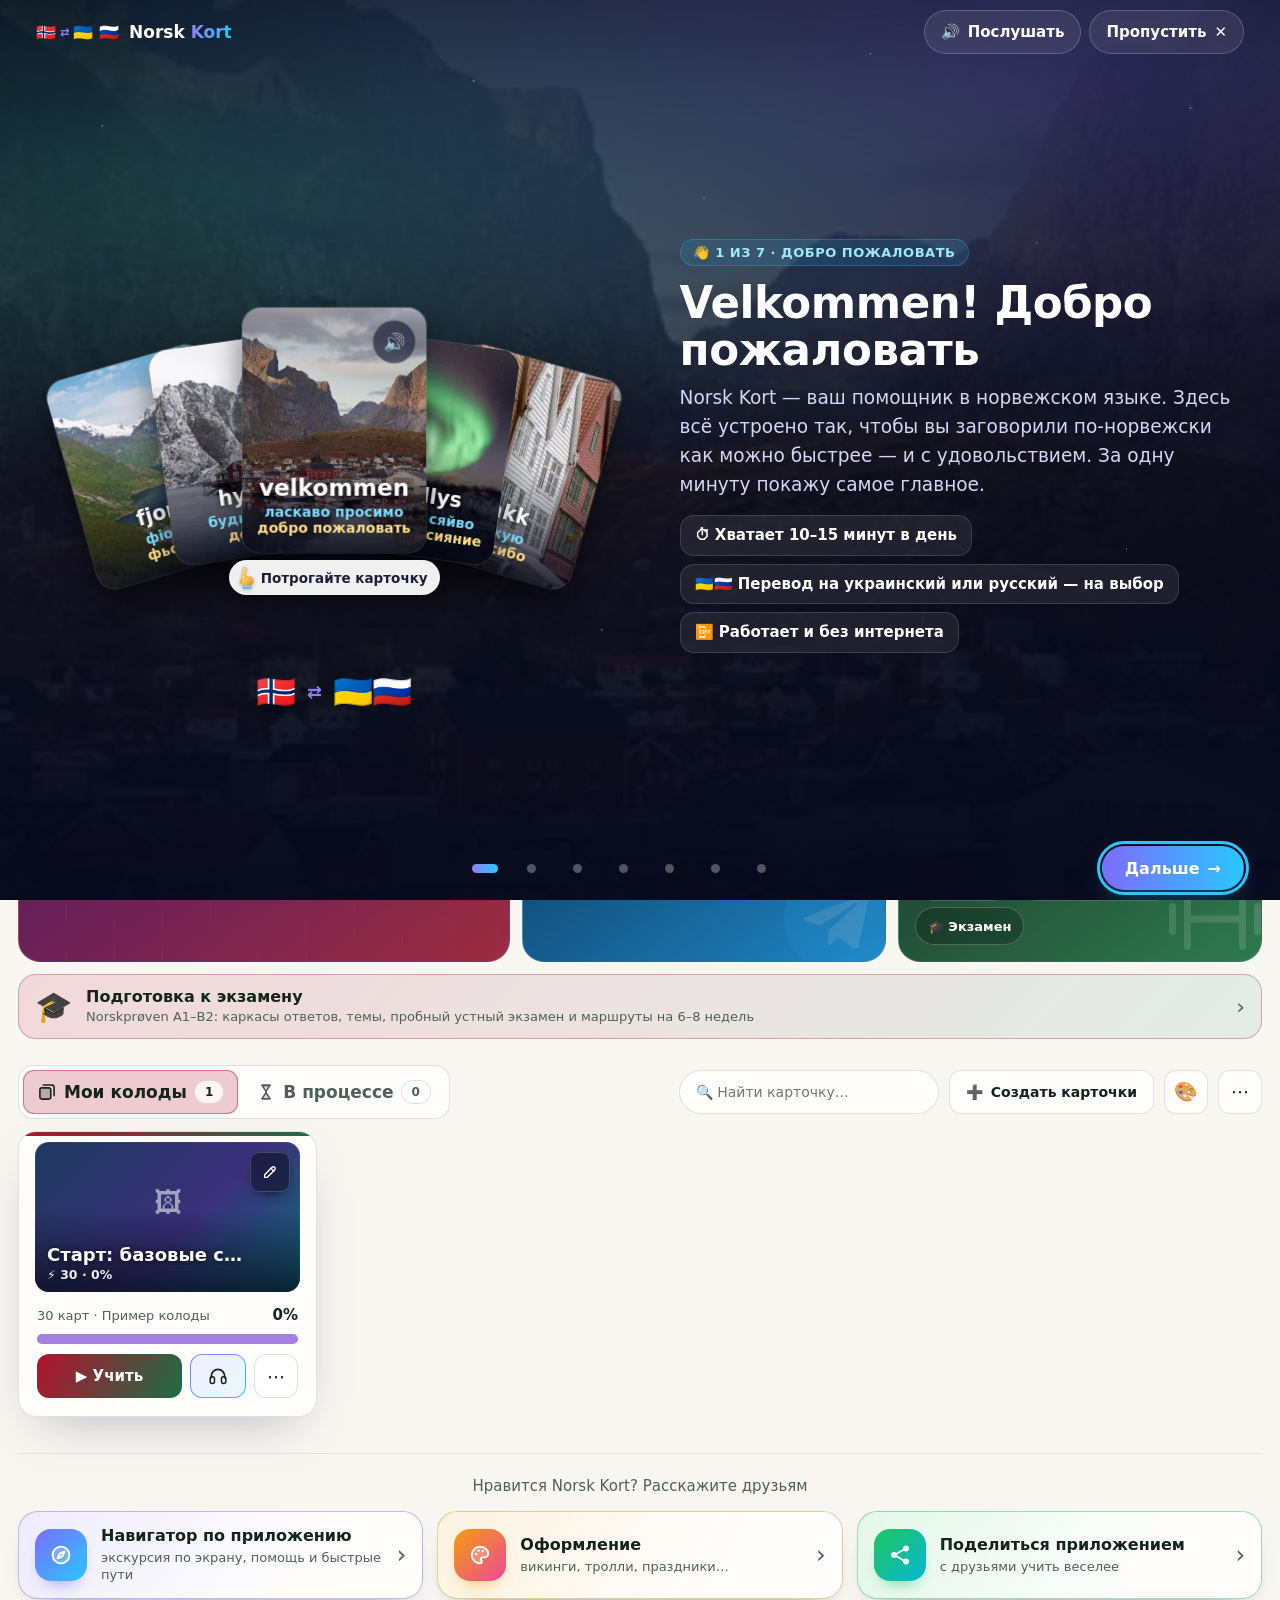
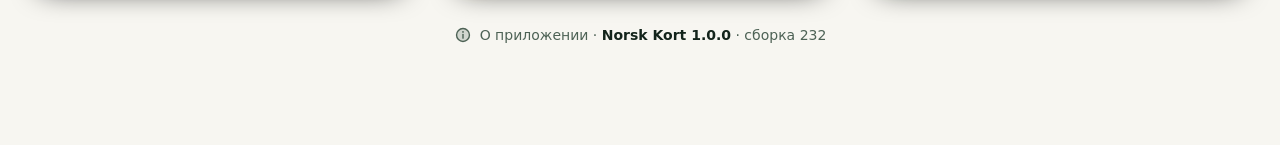
==== commit 6b0274ea: "Norsk Kort v232 (source 51b2492)" ====
--- a/index.html
+++ b/index.html
@@ -16,8 +16,8 @@
   <script src="js/preloader.js?v=3"></script>
   <!-- 🎨 themes + holiday dress-up: before the first paint -->
   <!-- ℹ️ the version: ONE source of truth (window.APP) — bump with tools/bump-version.mjs N -->
-  <script src="js/version.js?v=231"></script>
-  <script src="js/apptheme.js?v=231"></script>
+  <script src="js/version.js?v=232"></script>
+  <script src="js/apptheme.js?v=232"></script>
   <!-- installable app (iPhone / Android) -->
   <link rel="manifest" href="manifest.webmanifest" />
   <meta name="mobile-web-app-capable" content="yes" />
@@ -28,40 +28,40 @@
   <link rel="icon" type="image/svg+xml" href="icons/favicon.svg" />
   <link rel="icon" type="image/png" sizes="32x32" href="icons/favicon-32.png" />
   <link rel="apple-touch-icon" sizes="180x180" href="icons/apple-touch-icon.png" />
-  <link rel="stylesheet" href="css/styles.css?v=231" />
-  <link rel="stylesheet" href="css/news.css?v=231" />
-  <link rel="stylesheet" href="css/subs.css?v=231" />
-  <link rel="stylesheet" href="css/drills.css?v=231" />
-  <link rel="stylesheet" href="css/speech.css?v=231" />
-  <link rel="stylesheet" href="css/trnotice.css?v=231" />
-  <link rel="stylesheet" href="css/listen.css?v=231" />
-  <link rel="stylesheet" href="css/help.css?v=231" />
-  <link rel="stylesheet" href="css/gramterms.css?v=231" />
-  <link rel="stylesheet" href="css/ordtrainer.css?v=231" />
-  <link rel="stylesheet" href="css/tgvideo.css?v=231" />
-  <link rel="stylesheet" href="css/tgaudio.css?v=231" />
-  <link rel="stylesheet" href="css/audiocourse.css?v=231" />
-  <link rel="stylesheet" href="css/levels.css?v=231" />
-  <link rel="stylesheet" href="css/klokka.css?v=231" />
-  <link rel="stylesheet" href="css/reader.css?v=231" />
-  <link rel="stylesheet" href="css/prove.css?v=231" />
-  <link rel="stylesheet" href="css/bookshelf.css?v=231" />
-  <link rel="stylesheet" href="css/dialogs.css?v=231" />
-  <link rel="stylesheet" href="css/gramref.css?v=231" />
-  <link rel="stylesheet" href="css/artcards.css?v=231" />
-  <link rel="stylesheet" href="css/artcards-no.css?v=231" />
-  <link rel="stylesheet" href="css/signin.css?v=231" />
-  <link rel="stylesheet" href="css/apptheme.css?v=231" />
-  <link rel="stylesheet" href="css/aihub.css?v=231" />
-  <link rel="stylesheet" href="css/aichooser.css?v=231" />
-  <link rel="stylesheet" href="css/showcase.css?v=231" />
+  <link rel="stylesheet" href="css/styles.css?v=232" />
+  <link rel="stylesheet" href="css/news.css?v=232" />
+  <link rel="stylesheet" href="css/subs.css?v=232" />
+  <link rel="stylesheet" href="css/drills.css?v=232" />
+  <link rel="stylesheet" href="css/speech.css?v=232" />
+  <link rel="stylesheet" href="css/trnotice.css?v=232" />
+  <link rel="stylesheet" href="css/listen.css?v=232" />
+  <link rel="stylesheet" href="css/help.css?v=232" />
+  <link rel="stylesheet" href="css/gramterms.css?v=232" />
+  <link rel="stylesheet" href="css/ordtrainer.css?v=232" />
+  <link rel="stylesheet" href="css/tgvideo.css?v=232" />
+  <link rel="stylesheet" href="css/tgaudio.css?v=232" />
+  <link rel="stylesheet" href="css/audiocourse.css?v=232" />
+  <link rel="stylesheet" href="css/levels.css?v=232" />
+  <link rel="stylesheet" href="css/klokka.css?v=232" />
+  <link rel="stylesheet" href="css/reader.css?v=232" />
+  <link rel="stylesheet" href="css/prove.css?v=232" />
+  <link rel="stylesheet" href="css/bookshelf.css?v=232" />
+  <link rel="stylesheet" href="css/dialogs.css?v=232" />
+  <link rel="stylesheet" href="css/gramref.css?v=232" />
+  <link rel="stylesheet" href="css/artcards.css?v=232" />
+  <link rel="stylesheet" href="css/artcards-no.css?v=232" />
+  <link rel="stylesheet" href="css/signin.css?v=232" />
+  <link rel="stylesheet" href="css/apptheme.css?v=232" />
+  <link rel="stylesheet" href="css/aihub.css?v=232" />
+  <link rel="stylesheet" href="css/aichooser.css?v=232" />
+  <link rel="stylesheet" href="css/showcase.css?v=232" />
   <!-- 📱 phone layout (js/mobile.js): last, every rule is under html.m-phone -->
-  <link rel="stylesheet" href="css/mobile.css?v=231" />
+  <link rel="stylesheet" href="css/mobile.css?v=232" />
   <!-- v211: «Продолжить», 🧭 навигатор, плашки главной, нейросети на странице колоды (desktop + html.m-phone rules) -->
-  <link rel="stylesheet" href="css/navigator.css?v=231" />
-  <link rel="stylesheet" href="css/about.css?v=231" />
+  <link rel="stylesheet" href="css/navigator.css?v=232" />
+  <link rel="stylesheet" href="css/about.css?v=232" />
   <!-- v214: 🎓 «Учить по материалам» — the home tile, the player's bar, the plan, #/learn (js/learnby.js) -->
-  <link rel="stylesheet" href="css/learnby.css?v=231" />
+  <link rel="stylesheet" href="css/learnby.css?v=232" />
 </head>
 <body>
   <!-- 🎴 loading screen (css/preloader.css + js/preloader.js): cards, features, subtitles → deck + cap → logo; removes itself once the app has rendered (tap / any key skips) -->
@@ -128,102 +128,110 @@
   <canvas id="confetti" aria-hidden="true"></canvas>
   <input type="file" id="file-input" multiple hidden />
 
-  <script src="js/util.js?v=231"></script>
-  <script src="js/resume.js?v=231"></script>
-  <script src="js/store.js?v=231"></script>
-  <script src="js/fsrs.js?v=231"></script>
-  <script src="js/fsrs-opt.js?v=231"></script>
-  <script src="js/tts.js?v=231"></script>
-  <script src="js/voices.js?v=231"></script>
-  <script src="js/speech.js?v=231"></script>
-  <script src="js/ai.js?v=231"></script>
-  <script src="js/images.js?v=231"></script>
-  <script src="js/anki.js?v=231"></script>
-  <script src="js/importers.js?v=231"></script>
-  <script src="js/exporters.js?v=231"></script>
-  <script src="js/printx.js?v=231"></script>
-  <script src="js/translators.js?v=231"></script>
-  <script src="js/glossary.js?v=231"></script>
-  <script src="js/align.js?v=231"></script>
-  <script src="js/glossguard.js?v=231"></script>
-  <script src="js/selection.js?v=231"></script>
-  <script src="js/ordbok.js?v=231"></script>
-  <script src="js/sources.js?v=231"></script>
-  <script src="js/library.js?v=231"></script>
-  <script src="js/grammar.js?v=231"></script>
-  <script src="js/youtube.js?v=231"></script>
-  <script src="js/pairguard.js?v=231"></script>
-  <script src="js/telegram.js?v=231"></script>
-  <script src="js/photos.js?v=231"></script>
-  <script src="js/books.js?v=231"></script>
-  <script src="js/lexicon.js?v=231"></script>
-  <script src="js/textbook.js?v=231"></script>
-  <script src="js/reader.js?v=231"></script>
-  <script src="js/exams.js?v=231"></script>
-  <script src="js/news.js?v=231"></script>
-  <script src="js/langid.js?v=231"></script>
-  <script src="js/subs.js?v=231"></script>
-  <script src="js/nrk.js?v=231"></script>
-  <script src="js/nrkradio.js?v=231"></script>
-  <script src="js/drills.js?v=231"></script>
-  <script src="js/genders.js?v=231"></script>
-  <script src="js/progress.js?v=231"></script>
-  <script src="js/create.js?v=231"></script>
-  <script src="js/social.js?v=231"></script>
-  <script src="js/listen.js?v=231"></script>
-  <script src="js/listenx.js?v=231"></script>
-  <script src="js/listenui.js?v=231"></script>
-  <script src="js/interpreter.js?v=231"></script>
-  <script src="js/share.js?v=231"></script>
-  <script src="js/avatar.js?v=231"></script>
-  <script src="js/shareapp.js?v=231"></script>
-  <script src="js/guides.js?v=231"></script>
-  <script src="js/tgchan.js?v=231"></script>
-  <script src="js/tgvideo.js?v=231"></script>
-  <script src="js/tgaudio.js?v=231"></script>
-  <script src="js/audiocourse.js?v=231"></script>
-  <script src="js/frameocr.js?v=231"></script>
-  <script src="js/help.js?v=231"></script>
-  <script src="js/gramterms.js?v=231"></script>
-  <script src="js/ordtrainer.js?v=231"></script>
-  <script src="js/provenance.js?v=231"></script>
-  <script src="js/cardmaker.js?v=231"></script>
-  <script src="js/trnotice.js?v=231"></script>
-  <script src="js/sample.js?v=231"></script>
-  <script src="js/ui.js?v=231"></script>
-  <script src="js/bookshelf.js?v=231"></script>
-  <script src="js/views.js?v=231"></script>
-  <script src="js/account.js?v=231"></script>
-  <script src="js/signin.js?v=231"></script>
-  <script src="js/cloudsync.js?v=231"></script>
-  <script src="js/study.js?v=231"></script>
-  <script src="js/artcards.js?v=231"></script>
-  <script src="js/artcards-no.js?v=231"></script>
-  <script src="js/levels.js?v=231"></script>
-  <script src="js/mycourse.js?v=231"></script>
-  <script src="js/klokka.js?v=231"></script>
-  <script src="js/prove.js?v=231"></script>
+  <script src="js/util.js?v=232"></script>
+  <!-- W2/W3 (early: translators, voices, AI and the views read them): ⚙️ public config (one place), 🌐 the Norsk Kort server transport, 🛡 AI consent, ⭐ Pro state, 💳 store purchases, the paywall (+ css/paywall.css, loaded by it) -->
+  <script src="js/config.js?v=232"></script>
+  <script src="js/net.js?v=232"></script>
+  <script src="js/aiconsent.js?v=232"></script>
+  <script src="js/pro.js?v=232"></script>
+  <script src="js/purchases.js?v=232"></script>
+  <script src="js/paywall.js?v=232"></script>
+  <script src="js/resume.js?v=232"></script>
+  <script src="js/store.js?v=232"></script>
+  <script src="js/fsrs.js?v=232"></script>
+  <script src="js/fsrs-opt.js?v=232"></script>
+  <script src="js/tts.js?v=232"></script>
+  <script src="js/voices.js?v=232"></script>
+  <script src="js/speech.js?v=232"></script>
+  <script src="js/ai.js?v=232"></script>
+  <script src="js/images.js?v=232"></script>
+  <script src="js/anki.js?v=232"></script>
+  <script src="js/importers.js?v=232"></script>
+  <script src="js/exporters.js?v=232"></script>
+  <script src="js/printx.js?v=232"></script>
+  <script src="js/translators.js?v=232"></script>
+  <script src="js/glossary.js?v=232"></script>
+  <script src="js/align.js?v=232"></script>
+  <script src="js/glossguard.js?v=232"></script>
+  <script src="js/selection.js?v=232"></script>
+  <script src="js/ordbok.js?v=232"></script>
+  <script src="js/sources.js?v=232"></script>
+  <script src="js/library.js?v=232"></script>
+  <script src="js/grammar.js?v=232"></script>
+  <script src="js/youtube.js?v=232"></script>
+  <script src="js/pairguard.js?v=232"></script>
+  <script src="js/telegram.js?v=232"></script>
+  <script src="js/photos.js?v=232"></script>
+  <script src="js/books.js?v=232"></script>
+  <script src="js/lexicon.js?v=232"></script>
+  <script src="js/textbook.js?v=232"></script>
+  <script src="js/rdsync.js?v=232"></script>
+  <script src="js/reader.js?v=232"></script>
+  <script src="js/exams.js?v=232"></script>
+  <script src="js/news.js?v=232"></script>
+  <script src="js/langid.js?v=232"></script>
+  <script src="js/subs.js?v=232"></script>
+  <script src="js/nrk.js?v=232"></script>
+  <script src="js/nrkradio.js?v=232"></script>
+  <script src="js/drills.js?v=232"></script>
+  <script src="js/genders.js?v=232"></script>
+  <script src="js/progress.js?v=232"></script>
+  <script src="js/create.js?v=232"></script>
+  <script src="js/social.js?v=232"></script>
+  <script src="js/listen.js?v=232"></script>
+  <script src="js/listenx.js?v=232"></script>
+  <script src="js/listenui.js?v=232"></script>
+  <script src="js/interpreter.js?v=232"></script>
+  <script src="js/share.js?v=232"></script>
+  <script src="js/avatar.js?v=232"></script>
+  <script src="js/shareapp.js?v=232"></script>
+  <script src="js/guides.js?v=232"></script>
+  <script src="js/tgchan.js?v=232"></script>
+  <script src="js/tgvideo.js?v=232"></script>
+  <script src="js/tgaudio.js?v=232"></script>
+  <script src="js/audiocourse.js?v=232"></script>
+  <script src="js/frameocr.js?v=232"></script>
+  <script src="js/help.js?v=232"></script>
+  <script src="js/gramterms.js?v=232"></script>
+  <script src="js/ordtrainer.js?v=232"></script>
+  <script src="js/provenance.js?v=232"></script>
+  <script src="js/cardmaker.js?v=232"></script>
+  <script src="js/trnotice.js?v=232"></script>
+  <script src="js/sample.js?v=232"></script>
+  <script src="js/ui.js?v=232"></script>
+  <script src="js/bookshelf.js?v=232"></script>
+  <script src="js/views.js?v=232"></script>
+  <script src="js/account.js?v=232"></script>
+  <script src="js/signin.js?v=232"></script>
+  <script src="js/cloudsync.js?v=232"></script>
+  <script src="js/study.js?v=232"></script>
+  <script src="js/artcards.js?v=232"></script>
+  <script src="js/artcards-no.js?v=232"></script>
+  <script src="js/levels.js?v=232"></script>
+  <script src="js/mycourse.js?v=232"></script>
+  <script src="js/klokka.js?v=232"></script>
+  <script src="js/prove.js?v=232"></script>
   <!-- v212: ⭐ очки, 🌅 фраза дня, 🎯 тест уровня, 🧪 тренировка Norskprøven (css/practice.css — lazy) -->
-  <script src="js/xp.js?v=231"></script>
-  <script src="js/phraseday.js?v=231"></script>
-  <script src="js/leveltest.js?v=231"></script>
-  <script src="js/examtrainer.js?v=231"></script>
-  <script src="js/dialogs.js?v=231"></script>
-  <script src="js/gramref.js?v=231"></script>
-  <script src="js/coachmarks.js?v=231"></script>
-  <script src="js/aihub.js?v=231"></script>
+  <script src="js/xp.js?v=232"></script>
+  <script src="js/phraseday.js?v=232"></script>
+  <script src="js/leveltest.js?v=232"></script>
+  <script src="js/examtrainer.js?v=232"></script>
+  <script src="js/dialogs.js?v=232"></script>
+  <script src="js/gramref.js?v=232"></script>
+  <script src="js/coachmarks.js?v=232"></script>
+  <script src="js/aihub.js?v=232"></script>
   <!-- 🔑 «Войти в Claude» одной кнопкой (мост открывает Терминал с tools/claude-token.sh) -->
-  <script src="js/claudelogin.js?v=231"></script>
-  <script src="js/showcase.js?v=231"></script>
-  <script src="js/learnby.js?v=231"></script>
-  <script src="js/continue.js?v=231"></script>
-  <script src="js/mypath.js?v=231"></script>
-  <script src="js/navigator.js?v=231"></script>
-  <script src="js/about.js?v=231"></script>
-  <script src="js/app.js?v=231"></script>
-  <script src="js/aichooser.js?v=231"></script>
-  <script src="js/mobile.js?v=231"></script>
+  <script src="js/claudelogin.js?v=232"></script>
+  <script src="js/showcase.js?v=232"></script>
+  <script src="js/learnby.js?v=232"></script>
+  <script src="js/continue.js?v=232"></script>
+  <script src="js/mypath.js?v=232"></script>
+  <script src="js/navigator.js?v=232"></script>
+  <script src="js/about.js?v=232"></script>
+  <script src="js/app.js?v=232"></script>
+  <script src="js/aichooser.js?v=232"></script>
+  <script src="js/mobile.js?v=232"></script>
   <!-- ⬅ one Back for the whole app: browser Back, Esc, the Android button (js/nav.js) -->
-  <script src="js/nav.js?v=231"></script>
+  <script src="js/nav.js?v=232"></script>
 </body>
 </html>
--- a/css/styles.css
+++ b/css/styles.css
@@ -890,6 +890,8 @@
 /* toast */
 #toast-root { position: fixed; right: 18px; bottom: 18px; z-index: 300; display: flex; flex-direction: column; gap: 10px; align-items: flex-end; }
 .toast { background: var(--panel-solid); border: 1px solid var(--panel-border); border-left: 4px solid var(--accent); padding: 12px 16px; border-radius: 12px; box-shadow: var(--shadow); max-width: 380px; font-size: 14px; animation: toastIn .35s cubic-bezier(.2,1.3,.4,1); display: flex; gap: 10px; align-items: center; }
+.toast .toast-ico { flex: none; display: inline-flex; color: var(--accent); }
+.toast.good .toast-ico { color: var(--good); } .toast.bad .toast-ico { color: var(--bad); } .toast.warn .toast-ico { color: var(--warn); }
 .toast.good { border-left-color: var(--good); }
 .toast.bad { border-left-color: var(--bad); }
 .toast.warn { border-left-color: var(--warn); }
@@ -1555,6 +1557,9 @@
 .count-chips { display: flex; gap: 6px; flex-wrap: wrap; align-items: center; margin: 4px 0 8px; }
 .count-chips .chip.active { background: linear-gradient(135deg, #7c6cff, #29c7ff); color: #fff; border-color: transparent; }
 .lib-steps { margin: 4px 0 8px; padding-left: 20px; line-height: 1.6; }
+.lib-steps .lib-lesson { display: inline-flex; align-items: center; gap: 6px; margin-right: 6px; }
+.lib-steps .lib-lesson .input { width: 5.5em; min-height: 44px; }
+.lib-steps [data-lesson-link] { min-height: 44px; display: inline-flex; align-items: center; }
 .voice-steps { margin: 4px 0; padding-left: 18px; line-height: 1.6; }
 div.voice-steps { padding-left: 0; }
 .voice-list { display: flex; flex-direction: column; gap: 8px; margin: 8px 0; }
@@ -1786,7 +1791,7 @@
   .pg-list { max-height: 52dvh; }
   .pg-tools .btn { flex: 1 1 auto; }
 }
-@media (pointer: coarse) { .pg-row input[type="checkbox"] { width: 24px; height: 24px; } .pg-meta .btn { min-height: 34px; } .pg-tools .btn { min-height: 36px; }
+@media (pointer: coarse) { .pg-row input[type="checkbox"] { width: 24px; height: 24px; } .pg-meta .btn { min-height: 44px; } .pg-tools .btn { min-height: 44px; }
   .pg-link { display: inline-flex; align-items: center; min-height: 32px; padding-inline: 4px; } .pg-rej > summary { padding-block: 8px; } }
 [data-theme="light"] .pg-b.ok, [data-theme="light"] .tg-who.src { color: #15803d; }
 [data-theme="light"] .pg-b.unsure, [data-theme="light"] .tg-who.mt { color: #b45309; }
@@ -3243,3 +3248,104 @@
 .upd-banner .upd-x:hover { background: color-mix(in srgb, var(--muted) 14%, transparent); }
 html.m-phone .upd-banner, .tabbar ~ .upd-banner { bottom: calc(env(safe-area-inset-bottom) + 76px); }
 @media (max-width: 600px) { .upd-banner { left: 12px; right: 12px; transform: none; max-width: none; border-radius: 16px; animation-name: glNoteInM; } .upd-banner .upd-t { white-space: normal; line-height: 1.3; } }
+
+/* ============ W7 (2026-11-23): Settings off the Mac, Pro / consent / account, «Пожаловаться», 44 px targets, hover, motion ============ */
+.st-h1 { display: flex; }
+.st-h1 > .ui-ico { color: var(--accent); flex: none; }
+.settings-grid .panel > h3.ui-t { display: flex; }
+.settings-grid .panel > h3.ui-t > .ui-ico, .settings-grid .panel > h3.ui-t > .nk-bot { color: var(--accent); flex: none; }
+.settings-grid .btn > .ui-ico { flex: none; }
+/* one calm line instead of the Mac-only AIs (the site, the store apps) */
+.st-maconly, .aic-mac { display: flex; align-items: flex-start; gap: 8px; margin: 8px 0 4px; padding: 10px 12px; border-radius: 12px; font-size: 13.5px; line-height: 1.4;
+  color: var(--muted); background: color-mix(in srgb, var(--muted) 8%, transparent); border: 1px dashed color-mix(in srgb, var(--muted) 30%, transparent); }
+.st-maconly .ui-ico, .aic-mac .ui-ico { flex: none; margin-top: 1px; }
+/* «Аккаунт и Norsk Kort Pro» */
+.st-account .st-acc-row { display: flex; flex-wrap: wrap; align-items: center; gap: 10px 14px; justify-content: space-between; margin: 6px 0 4px; }
+.st-account .st-acc-who { display: inline-flex; align-items: center; gap: 10px; min-width: 0; }
+.st-account .st-acc-who > .ui-ico { color: var(--accent); flex: none; }
+.st-account .st-acc-who b { display: block; overflow-wrap: anywhere; }
+.st-account .st-acc-who small { display: block; font-size: 12.5px; }
+.st-account .st-acc-btns { display: inline-flex; flex-wrap: wrap; gap: 8px; }
+.st-account .st-acc-btns .btn, .st-account .st-pro .btn, .st-account .aic-row .btn { min-height: 44px; }
+.st-account .st-acc-del { color: var(--bad, #ef4444); }
+.st-account .st-pro { margin-top: 14px; padding-top: 14px; border-top: 1px solid var(--panel-border); }
+.st-account .st-pro > h3 { margin: 0 0 8px; font-size: 16px; }
+.st-account .st-pro .aic-row { display: flex; flex-wrap: wrap; align-items: center; justify-content: space-between; gap: 10px; margin-top: 12px; }
+.st-legal { display: flex; flex-wrap: wrap; gap: 4px 18px; margin: 12px 0 0; font-size: 13.5px; }
+.st-legal a { display: inline-flex; align-items: center; gap: 6px; min-height: 44px; color: var(--muted); text-decoration: none; border-radius: 10px; padding: 0 4px; }
+.st-legal a:hover, .st-legal a:focus-visible { color: var(--text); text-decoration: underline; }
+/* «Удалить аккаунт?» */
+.ask-text .st-del-l { display: block; margin: 0 0 8px; }
+.ask-text .st-del-warn { display: flex; gap: 8px; align-items: flex-start; margin: 10px 0 0; padding: 10px 12px; border-radius: 12px; background: color-mix(in srgb, var(--warn, #f59e0b) 12%, transparent); }
+.ask-text .st-del-warn .ui-ico { flex: none; color: var(--warn, #f59e0b); margin-top: 1px; }
+.st-adv { margin: 8px 0 10px; }
+.st-adv > summary { cursor: pointer; min-height: 44px; display: flex; align-items: center; color: var(--muted); font-size: 14px; border-radius: 10px; }
+.st-adv > summary:hover { color: var(--text); }
+.key-local { display: flex; align-items: center; gap: 6px; }
+.dc-hint-i .ui-ico { color: var(--accent); }
+
+/* ⚑ «Ответ нейросети, может ошибаться» + «Пожаловаться» — small, quiet, a 44 px target */
+.ai-note { display: flex; flex-wrap: wrap; align-items: center; justify-content: space-between; gap: 2px 10px; margin: 8px 0 0; font-size: 12.5px; color: var(--muted); }
+.ai-note-t { opacity: .85; }
+.ai-report { display: inline-flex; align-items: center; justify-content: center; gap: 6px; min-height: 44px; min-width: 44px; padding: 0 10px; border: 0; border-radius: 12px;
+  background: none; color: var(--muted); font: inherit; font-size: 12.5px; cursor: pointer; transition: background .15s, color .15s; }
+.ai-report:hover, .ai-report:focus-visible { color: var(--text); background: color-mix(in srgb, var(--muted) 14%, transparent); }
+.ai-report:focus-visible { outline: 2px solid var(--accent2, var(--accent)); outline-offset: 1px; }
+.ai-report.compact { padding: 0; width: 44px; flex: none; }
+.ai-report.sent, .ai-report:disabled { cursor: default; opacity: .7; }
+.ai-report.sent:hover { background: none; color: var(--muted); }
+.review-item .title { display: flex; align-items: center; gap: 6px; flex-wrap: wrap; }
+.review-item .title .grow { flex: 1; }
+.gl-redo-row { display: flex; align-items: center; gap: 4px; flex-wrap: wrap; }
+.ai-note-hist { margin-top: 4px; }
+
+/* 44 px targets on touch screens — the visual size stays, the tap area grows (no layout jumps) */
+.ex-say, .say-line, .tr-fix, .prov-b, .example > .icon-btn.sm, .fg-btns .icon-btn.sm, .ob-ex .icon-btn.sm, .ob-def .icon-btn.sm, .syn-head .icon-btn.sm { position: relative; }
+@media (pointer: coarse), (hover: none) {
+  .icon-btn.sm.ex-say::after, .icon-btn.sm.say-line::after, .icon-btn.sm.tr-fix::after, .example > .icon-btn.sm::after,
+  .ob-ex .icon-btn.sm::after, .ob-def .icon-btn.sm::after, .syn-head .icon-btn.sm::after { content: ''; position: absolute; inset: -9px; border-radius: 12px; }
+  /* «Как есть / По предложениям / Слово (перевод)» (study card, examples, Ordbøkene) */
+  .ex-view.sm { align-items: stretch; }
+  .ex-view.sm button { min-height: 44px; }
+  .prov-b::after { content: ''; position: absolute; inset: -12px; border-radius: 50%; }
+  .prov-b.labeled::after { inset: -10px -6px; border-radius: 12px; }
+  /* the card's own buttons: ✎ / speaker / voice — 44 px for real */
+  .face .corner .icon-btn, :root.m-phone .study.m-focus .face .corner .icon-btn { width: 44px; height: 44px; }
+  /* «Как есть / По предложениям / Слово (перевод)» and every small segmented switch */
+  .seg-mini button, .seg button { min-height: 44px; }
+  .settings-grid .seg button { min-width: 44px; }
+  /* the sheet's drag handle: 44 px in css/mobile.css .m-grab itself */
+  /* «?» beside a title (Settings, Statistics) */
+  #view h1 .help-q.cm-q, .modal-head .help-q.cm-q { width: 44px; height: 44px; }
+  :is(#view, .modal) .btn.sm, .st-account .st-acc-btns .btn { min-height: 44px; }
+  .settings-grid details.prov > summary, .keys-note > summary { min-height: 44px; display: flex; align-items: center; flex-wrap: wrap; gap: 4px 6px; }
+}
+.icon-btn .say-ico, .btn .say-ico { flex: none; }
+.ex-say small { font-size: 9px; font-weight: 800; margin-left: 1px; }
+
+/* every button answers the pointer (devices with hover only); own :hover rules stay — this is the quiet fallback */
+@media (hover: hover) {
+  :where(button, [role="button"], summary, a.btn):not(:disabled):hover { filter: brightness(1.08); }
+  :where(.btn.primary, .btn.ai, .seg-mini button.active):not(:disabled):hover { filter: brightness(1.06) saturate(1.05); }
+}
+
+/* reduced motion: everything calm (the art cards keep the motion the person switched on for them) */
+@media (prefers-reduced-motion: reduce) {
+  *:not(.ac-scope, .ac-scope *), *:not(.ac-scope, .ac-scope *)::before, *:not(.ac-scope, .ac-scope *)::after {
+    animation-duration: .01ms !important; animation-iteration-count: 1 !important; transition-duration: .01ms !important; scroll-behavior: auto !important; }
+  :where(button, .btn, .icon-btn, .prov-b, .chip):hover { transform: none !important; }
+}
+.st-account .st-pro .aic-row { cursor: default; padding: 8px 0 0; min-height: 0; }
+.st-account .st-pro .aic-row:hover { background: transparent; }
+@media (pointer: coarse), (hover: none) { .rest-day { min-width: 44px; min-height: 44px; } .settings-grid button.chip, .settings-grid .row > .btn { min-height: 44px; } }
+
+/* the final scan (iPhone 15 / Pixel 7, 320–768 px): the last small targets on the main screens — 44 px on touch screens */
+@media (pointer: coarse), (hover: none) {
+  .deck-cover-btn, .deck-cover.big .deck-cover-btn { width: 44px !important; height: 44px !important; }
+  .scroll-hint { min-height: 44px; }
+  .deck-head .help-q.in-bar { width: 44px; height: 44px; }
+  .mini-card .tools .icon-btn.sm { width: 44px; height: 44px; }
+  .books-modal [data-filter] .chip { min-width: 44px; min-height: 44px; justify-content: center; }
+}
+/* «Дни отдыха»: seven 44 px days do not fit a 320 px phone in one row — they wrap instead of running off the screen */
+@media (max-width: 400px) { .rest-days { grid-template-columns: repeat(auto-fit, minmax(44px, 1fr)); } }
--- a/css/news.css
+++ b/css/news.css
@@ -80,3 +80,19 @@
   .nw-pct { margin-right: 0; width: 100%; }
   .nw-pop .sp-row { flex-wrap: wrap; }
 }
+
+/* ---- touch targets ≥ 44 px on phones (phone audit 2026-11-23: the translation-mode buttons «Как есть / По предложениям /
+   Слово (перевод)» were 36 px, the source tabs 32–37 px) and a visible hover on every control of the window ---- */
+.nw-tabs button { min-height: 44px; }
+.nw-modal .seg-mini.ex-view button, .nw-chips .chip, .nw-tools .btn.sm, .nw-tools-row .btn.sm,
+.nw-pop .sp-row .btn, .nw-pop .sp-row .media-btn, .nw-pop .sp-row .icon-btn { min-height: 44px; }
+.nw-modal .seg-mini.ex-view { align-items: stretch; }
+.nw-modal .seg-mini.ex-view button { min-width: 44px; padding-inline: 12px; display: inline-flex; align-items: center; justify-content: center; }
+.nw-pop .sp-row .media-btn, .nw-pop .sp-row .icon-btn, .nw-tools-row [data-nw="refresh"] { min-width: 44px; }
+.nw-check { min-height: 44px; }
+.nw-chips .chip { display: inline-flex; align-items: center; transition: background .18s, color .18s, border-color .18s; }
+.nw-chips .chip:not(.active):hover { color: var(--text); border-color: color-mix(in srgb, #7c6cff 45%, var(--panel-border)); background: color-mix(in srgb, #7c6cff 12%, transparent); }
+.nw-tabs button:not(.active):hover { background: color-mix(in srgb, #7c6cff 12%, transparent); }
+.nw-modal .seg-mini.ex-view button:not(.active):hover { color: var(--text); background: color-mix(in srgb, #8b80ff 16%, transparent); }
+.nw-check:hover { color: var(--text); }
+@media (max-width: 720px) { .nw-tabs button { padding: 8px 6px; } }
--- a/css/subs.css
+++ b/css/subs.css
@@ -387,11 +387,11 @@
   .subs-stream .subs-list { height: 70dvh; }
 }
 @media (pointer: coarse) {
-  .subs-src .btn, .yt-chan-head .btn { min-height: 36px; }
-  /* finger-sized controls of the subtitle player (shift ±, line time, «☑ Все / Снять») */
-  .subs-off .btn { min-width: 38px; min-height: 38px; }
-  .subs-tools .btn.sm { min-height: 36px; }
-  .subs-line .sl-time { min-height: 32px; min-width: 40px; display: inline-flex; align-items: center; }
+  .subs-src .btn, .yt-chan-head .btn { min-height: 44px; }
+  /* finger-sized controls of the subtitle player (shift ±, line time, «☑ Все / Снять») — ≥ 44 px (audit 2026-11-23) */
+  .subs-off .btn { min-width: 44px; min-height: 44px; }
+  .subs-tools .btn.sm { min-height: 44px; }
+  .subs-line .sl-time { min-height: 44px; min-width: 44px; display: inline-flex; align-items: center; }
 }
 
 /* ---------- 📺 NRK TV catalogue (and ▶ YouTube channel videos — same tiles) ---------- */
@@ -916,3 +916,101 @@
 .asr-offer-box .btn { min-height: 44px; }
 .subs-livebar .lb-dl.on { background: color-mix(in srgb, var(--accent) 20%, var(--panel)); border-color: color-mix(in srgb, var(--accent) 60%, var(--panel-border)); }
 .lb-delay { color: var(--accent); }
+
+/* ============ W6 media without the Mac bridge (js/nrk.js, js/nrkradio.js, js/youtube.js) + phone targets ============ */
+/* the drawn icons (MediaIcons, js/subs.js) sit on the text line */
+.mi-ico { flex: none; vertical-align: -0.2em; }
+.btn .mi-ico, .chip .mi-ico { margin-right: 2px; }
+/* a calm card: what to do here instead (never a dead tile) */
+.nkm-card { display: flex; gap: 14px; align-items: flex-start; padding: 16px; margin: 6px 0 14px; border-radius: 16px; border: 1px solid var(--panel-border);
+  background: linear-gradient(135deg, color-mix(in srgb, var(--accent) 10%, var(--panel)), var(--panel)); }
+.nkm-card.nkm-lg { padding: 20px; }
+.nkm-ico { flex: none; width: 56px; height: 56px; display: grid; place-items: center; border-radius: 14px; color: var(--accent);
+  background: color-mix(in srgb, var(--accent) 14%, transparent); }
+.nkm-txt { min-width: 0; display: flex; flex-direction: column; gap: 6px; }
+.nkm-txt > b { font-size: 16.5px; line-height: 1.3; }
+.nkm-txt p { margin: 0; line-height: 1.45; }
+.nkm-txt > .btn, .nkm-acts { margin-top: 4px; }
+.nkm-acts { display: flex; flex-wrap: wrap; gap: 8px; }
+.nkm-card .btn { min-height: 46px; }
+.nkm-txt > .btn { align-self: flex-start; }
+@media (max-width: 520px) { .nkm-card { flex-direction: column; } .nkm-acts .btn, .nkm-txt > .btn { flex: 1 1 auto; justify-content: center; align-self: stretch; } }
+.nrkp-h { display: flex; align-items: center; gap: 8px; font-size: 16.5px; margin: 16px 0 8px; }
+.nrkp-lead { margin: -2px 0 10px; }
+/* live channels: big rows, the whole row plays */
+.nrkp-live { display: grid; grid-template-columns: repeat(auto-fill, minmax(220px, 1fr)); gap: 8px; }
+.nrkp-ch { position: relative; display: flex; min-width: 0; }
+.nrkp-chb { flex: 1; min-width: 0; min-height: 56px; display: flex; align-items: center; gap: 10px; padding: 8px 52px 8px 10px; text-align: left; font: inherit; color: var(--text);
+  border-radius: 14px; border: 1px solid var(--panel-border); background: var(--panel); cursor: pointer; transition: border-color .15s, background .15s, transform .12s; }
+.nrkp-chb:hover { border-color: var(--accent); background: color-mix(in srgb, var(--accent) 8%, var(--panel)); }
+.nrkp-chb:active { transform: scale(.985); }
+.nrkp-chb.on { border-color: var(--accent); background: color-mix(in srgb, var(--accent) 16%, var(--panel)); }
+.nrkp-ci { flex: none; width: 40px; height: 40px; display: grid; place-items: center; border-radius: 50%; color: #fff; background: var(--accent); }
+.nrkp-ct { display: flex; flex-direction: column; gap: 1px; min-width: 0; }
+.nrkp-ct b { font-size: 14.5px; line-height: 1.25; }
+.nrkp-ct small { font-size: 12px; color: var(--muted); line-height: 1.3; }
+.nrkp-out { position: absolute; right: 4px; top: 50%; transform: translateY(-50%); width: 44px; height: 44px; display: grid; place-items: center; border-radius: 12px; color: var(--muted); text-decoration: none; }
+.nrkp-out:hover { color: var(--accent); background: color-mix(in srgb, var(--accent) 12%, transparent); }
+/* the «now on air» bar */
+.nrkp-bar { display: flex; align-items: center; gap: 10px; flex-wrap: wrap; padding: 8px 10px; margin: 0 0 10px; border-radius: 14px;
+  background: linear-gradient(135deg, color-mix(in srgb, var(--accent) 22%, transparent), color-mix(in srgb, var(--accent2, #3b82f6) 14%, transparent)); }
+.nrkp-bar[hidden] { display: none; }
+.nrkp-now { flex: 1 1 140px; display: flex; flex-direction: column; min-width: 0; }
+.nrkp-now small { color: var(--muted); font-size: 12.5px; }
+.nrkp-bar .btn { min-height: 44px; }
+.nrkp-stop { min-width: 44px; justify-content: center; }
+.nrkp-eq { display: inline-flex; align-items: flex-end; gap: 3px; height: 18px; width: 20px; }
+.nrkp-eq i { width: 4px; height: 6px; border-radius: 2px; background: var(--accent); }
+.nrkp-eq.on i { animation: nrkpEq 1s ease-in-out infinite; }
+.nrkp-eq.on i:nth-child(2) { animation-delay: .2s; } .nrkp-eq.on i:nth-child(3) { animation-delay: .4s; }
+@keyframes nrkpEq { 0%, 100% { height: 5px; } 50% { height: 18px; } }
+@media (prefers-reduced-motion: reduce) { .nrkp-eq.on i { animation: none; height: 12px; } }
+.nrkp-more { margin-top: 8px; }
+/* the play mark on a tile's picture */
+.nrk-tile-pl { position: absolute; left: 8px; bottom: 8px; width: 40px; height: 40px; display: grid; place-items: center; border-radius: 50%; color: #fff; background: rgba(0,0,0,.6); }
+.nrk-tile-main:hover .nrk-tile-pl { background: var(--accent); }
+/* NRK TV off the Mac: picks (links to NRK TV) and what plays here */
+.nrkp-picks, .nrkp-here { display: grid; grid-template-columns: repeat(auto-fill, minmax(220px, 1fr)); gap: 8px; }
+.nrkp-pick, .nrkp-go { display: flex; align-items: center; gap: 10px; min-height: 56px; padding: 8px 12px; border-radius: 14px; text-align: left; font: inherit;
+  color: var(--text); text-decoration: none; border: 1px solid var(--panel-border); background: var(--panel); cursor: pointer; transition: border-color .15s, background .15s, transform .12s; }
+.nrkp-pick:hover, .nrkp-go:hover { border-color: var(--accent); background: color-mix(in srgb, var(--accent) 8%, var(--panel)); text-decoration: none; }
+.nrkp-pick:active, .nrkp-go:active { transform: scale(.985); }
+.nrkp-pick .nrkp-ct { flex: 1; }
+.nrkp-po { color: var(--muted); }
+.nrkp-gi { flex: none; width: 40px; height: 40px; display: grid; place-items: center; border-radius: 12px; color: var(--accent); background: color-mix(in srgb, var(--accent) 14%, transparent); }
+/* ▶ YouTube: the terms line, the pills instead of emoji badges, the language mark */
+.yt-terms { margin: 12px 0 2px; }
+.yt-terms a { color: inherit; text-decoration: underline; }
+.yt-pills { display: inline-flex; gap: 4px; margin-left: 6px; vertical-align: 1px; }
+.yt-pill { font-size: 10.5px; font-weight: 700; line-height: 1; padding: 3px 6px; border-radius: 999px; background: color-mix(in srgb, var(--accent) 14%, transparent); color: var(--accent); }
+.yt-pill.top { background: color-mix(in srgb, #f59e0b 18%, transparent); color: #b45309; }
+:root[data-theme="dark"] .yt-pill.top { color: #fbbf24; }
+.yt-lang { display: inline-block; font-size: 10.5px; font-weight: 800; letter-spacing: .04em; padding: 2px 6px; border-radius: 6px; border: 1px solid var(--panel-border); color: var(--muted); }
+.yt-go { display: inline-grid; place-items: center; width: 44px; height: 44px; border-radius: 10px; flex: none; }
+.yt-go:hover { opacity: 1; color: var(--accent); background: color-mix(in srgb, var(--accent) 12%, transparent); }
+.yt-qrow { gap: 8px; }
+.yt-h3 { margin: 14px 0 4px; }
+.yt-sub { margin-bottom: 6px; }
+.yt-note { margin: 4px 0 8px; }
+.yt-keytip { margin: 6px 0; }
+/* YouTube's own player: nothing of ours over it */
+.subs-stage-yt { position: relative; }
+.subs-stage-yt iframe { pointer-events: auto; }
+/* every target on a phone ≥ 44 px (audit 2026-11-23: radio / NRK chips were 34 px) */
+.nrk-ext { width: 44px; height: 44px; }
+.nrk-play { width: 44px; height: 44px; }
+@media (pointer: coarse), (max-width: 760px) {
+  .nrk-modal .btn, .nrk-modal .chip, .nrk-modal a.btn, .yt-modal .btn, .yt-modal .chip, .yt-modal input.input,
+  .nrk-quick .chip, .nrk-cats .chip, .nrk-search .input, .nrk-search .btn, .nrk-out,
+  .subs-modal .btn, .subs-modal .btn.sm, .subs-tools .btn.sm, .subs-src .btn, .subs-modal .media-btn, .subs-modal .seg-mini button, .subs-modal .subs-speed select, .subs-modal input.input,
+  .tv-modal .btn, .tgp-post-modal .btn { min-height: 44px; }
+  .subs-modal .media-btn, .subs-modal .btn.sm.ghost[data-off] { min-width: 44px; }
+  .nrk-quick .chip, .nrk-cats .chip { padding: 6px 14px; }
+  .yt-ch { min-height: 56px; }
+  .subs-modal .linklike { min-height: 44px; display: inline-flex; align-items: center; }
+}
+/* hover on every button of these windows (a mouse sees what is pressable) */
+.nrk-modal button:not(:disabled):hover, .yt-modal button:not(:disabled):hover { cursor: pointer; }
+.nrk-modal .chip:not(:disabled):hover, .yt-modal a.chip:hover { border-color: color-mix(in srgb, var(--accent) 55%, var(--panel-border)); background: color-mix(in srgb, var(--accent) 12%, var(--panel)); }
+.nrk-head-play:hover .nrk-head-btn { filter: brightness(1.1); }
+.subs-modal .linklike:hover { color: var(--accent); }
--- a/css/trnotice.css
+++ b/css/trnotice.css
@@ -109,3 +109,14 @@
 .trb-still.busy .trb-ring, .trb-still.swap .trb-ico { animation: none; }
 .trb-up { z-index: 60 !important; }
 .trb-wrap.trb-up { z-index: 60; }
+/* W7: «Norsk Kort Pro» — a neural network without own keys, above the list */
+.tn-pro { display: flex; align-items: center; gap: 12px; width: 100%; min-height: 56px; margin: 10px 0 4px; padding: 10px 12px; border-radius: 12px; cursor: pointer; text-align: left;
+  border: 1px solid color-mix(in srgb, var(--accent) 45%, var(--panel-border)); background: color-mix(in srgb, var(--accent) 9%, var(--panel)); color: var(--text); font: inherit; }
+.tn-pro:hover, .tn-pro:focus-visible { background: color-mix(in srgb, var(--accent) 16%, var(--panel)); }
+.tn-pro:focus-visible { outline: 2px solid var(--accent2, var(--accent)); outline-offset: 1px; }
+.tn-pro > .ui-ico { color: var(--accent); flex: none; }
+.tn-pro > span { flex: 1; min-width: 0; }
+.tn-pro b, .tn-pro small { display: block; }
+.tn-pro small { color: var(--muted); font-size: 12.5px; }
+.tn-safe { display: flex; gap: 6px; align-items: flex-start; }
+.tn-safe .ui-ico { flex: none; margin-top: 2px; }
--- a/css/listen.css
+++ b/css/listen.css
@@ -527,3 +527,9 @@
 .lxv-lang { display: flex; flex-wrap: wrap; align-items: center; gap: 8px; margin: 2px 0 8px; }
 .lxv-lang .seg button { min-height: 44px; padding: 8px 14px; }
 .lxv-lang .seg button:not(.active):hover { background: color-mix(in srgb, var(--accent) 12%, var(--panel)); color: var(--text); }
+
+/* touch targets ≥ 44 px on phones (phone audit 2026-11-23) */
+@media (pointer: coarse) {
+  .np-modal .btn.sm, .np-modal .seg-mini button, .deck-card .actions [data-act="deck-menu"], .deck-card .actions [data-act="open"] { min-height: 44px; }
+  .deck-card .actions [data-act="deck-menu"] { width: 44px; }
+}
--- a/css/tgvideo.css
+++ b/css/tgvideo.css
@@ -263,3 +263,27 @@
 @media (max-width: 560px) { .tgcur-seg { display: flex; width: 100%; } .tgcur-seg button { flex: 1 1 100%; text-align: left; } }
 .tcn-print { min-height: 44px; min-width: 44px; padding: 0 10px; justify-content: center; font-size: 18px; }
 @media (max-width: 480px) { .tcn-foot .tcn-print + .tcn-card { flex: 1 1 0; } }
+
+/* ============ W6: the curated public channels' media off the Mac (TgVideo.preview — js/tgvideo.js, js/tgaudio.js) ============ */
+.tgp-chips { display: flex; flex-wrap: wrap; gap: 6px; margin: 4px 0 12px; }
+.tgp-chips .chip.tgp-chip { min-height: 44px; padding: 6px 14px; cursor: pointer; }
+.tgp-chips .chip.tgp-chip.active { border-color: var(--tgv1, var(--accent)); background: color-mix(in srgb, var(--tgv1, var(--accent)) 18%, var(--panel)); color: var(--text); box-shadow: 0 0 0 1.5px var(--tgv1, var(--accent)) inset; }
+/* phones: the channels in one row that scrolls sideways — the posts stay in view */
+@media (max-width: 760px) {
+  .tgp-chips { flex-wrap: nowrap; overflow-x: auto; overscroll-behavior-x: contain; scrollbar-width: none; margin-left: -2px; padding: 2px; -webkit-overflow-scrolling: touch; }
+  .tgp-chips::-webkit-scrollbar { display: none; }
+  .tgp-chips .chip.tgp-chip { flex: none; white-space: nowrap; }
+}
+.tgp-chips .chip.tgp-chip:not(.active):hover { border-color: color-mix(in srgb, var(--tgv1, var(--accent)) 55%, var(--panel-border)); background: color-mix(in srgb, var(--tgv1, var(--accent)) 10%, var(--panel)); }
+.tgp-thumb .tgv-ph { color: var(--muted); }
+.tgp-card .tgv-acts { display: flex; flex-wrap: wrap; gap: 6px; padding: 0 10px 10px; }
+.tgp-card .tgv-acts .btn { flex: 1 1 auto; justify-content: center; }
+.tgp-post-modal .modal-body { display: flex; flex-direction: column; gap: 8px; }
+.tgp-frame-box { width: 100%; max-width: 560px; margin: 0 auto; }
+.tgp-frame { display: block; width: 100%; height: 420px; border: 0; border-radius: 14px; background: var(--panel); }
+.tgv .mi-ico, .tga .mi-ico { vertical-align: -0.2em; }
+/* phones: every target ≥ 44 px, in the Telegram media tabs too */
+@media (pointer: coarse), (max-width: 760px) {
+  .tgv .btn, .tga .btn, .tgv-order button, .tga-kind button, .tga-order button, .tgv-find, .tgp-post-modal .btn { min-height: 44px; }
+  .tga-del { min-width: 44px; }
+}
--- a/css/audiocourse.css
+++ b/css/audiocourse.css
@@ -146,3 +146,12 @@
   .ac-l-b { grid-template-columns: 1.8em minmax(0, 1fr) auto; } .ac-l-go { display: none; }
   .ac-speed .lbl { display: none; }
 }
+
+/* touch targets ≥ 44 px on phones (phone audit 2026-11-23); «Скачать архив с сайта курса» off the Mac (W4, P6) */
+@media (pointer: coarse) {
+  .ac-modal .btn.sm, .ac-cast-modal .btn.sm, .ac-modal .ac-acts .btn { min-height: 44px; }
+}
+.ac-get { display: inline-flex; align-items: center; gap: 6px; text-decoration: none; }
+.ac-get .ui-ico { flex: none; }
+.ac-how { display: flex; gap: 6px; align-items: flex-start; margin: 6px 0 0; }
+.ac-how .ui-ico { flex: none; margin-top: 1px; }
--- a/css/levels.css
+++ b/css/levels.css
@@ -144,3 +144,5 @@
   .lv-step .lv-seg { display: none; }
 }
 @media (prefers-reduced-motion: reduce) { .lv-step, .lv-row, .lv-job-bar i, .lv-pl-bar i, .lv-house, .lv-ring-fg { transition: none; } .lv-house:hover { transform: none; } }
+.lv-ico { vertical-align: -.16em; margin-right: .32em; flex: none; }
+.lv-head h1 .lv-ico { width: .95em; height: .95em; }
--- a/css/reader.css
+++ b/css/reader.css
@@ -411,3 +411,231 @@
   .rd-sleep-seg button { min-width: 0; }
 }
 .rd-lis :is(button):focus-visible { outline: 3px solid var(--accent2); outline-offset: 2px; }
+
+/* =====================================================================
+ * v232 — books with their real look, 🔖 marks, 🔎 search, OLED / e-ink
+ * ===================================================================== */
+
+/* ---------- themes: true black (OLED) and e-ink ---------- */
+.rd-modal[data-skin="oled"], .rd-pop[data-skin="oled"], .rd-selbar[data-skin="oled"], .rd-zoom[data-skin="oled"] {
+  --rd-bg: #000; --rd-fg: #d9d9de; --rd-muted: #8b8b95; --rd-ru: #79c2f0; --rd-chrome: #000; --rd-border: rgba(255, 255, 255, .14); --rd-soft: rgba(255, 255, 255, .07);
+  --rd-hlmix: 34%; --text: #d9d9de; --muted: #8b8b95; --panel: rgba(255, 255, 255, .06); --panel-solid: #0b0b0d; --panel-border: rgba(255, 255, 255, .14);
+  color-scheme: dark;
+}
+.rd-modal[data-skin="eink"], .rd-pop[data-skin="eink"], .rd-selbar[data-skin="eink"], .rd-zoom[data-skin="eink"] {
+  --rd-bg: #fff; --rd-fg: #000; --rd-muted: #333; --rd-ru: #000; --rd-chrome: #fff; --rd-border: #000; --rd-soft: #fff;
+  --rd-hlmix: 100%; --rd-ul: #000; --rd-done: #000; --rd-say-ink: #fff; --rd-say-bg: #000; --rd-say-edge: #000;
+  --text: #000; --muted: #333; --panel: #fff; --panel-solid: #fff; --panel-border: #000; --accent: #000; --accent2: #000; --ru: #000;
+  color-scheme: light;
+}
+/* e-ink: pure black on white, no animations / transitions / gradients / shadows, fewer repaints, bigger targets */
+.rd-modal[data-skin="eink"] *, .rd-modal[data-skin="eink"] *::before, .rd-modal[data-skin="eink"] *::after,
+.rd-pop[data-skin="eink"], .rd-pop[data-skin="eink"] *, .rd-selbar[data-skin="eink"], .rd-selbar[data-skin="eink"] * {
+  animation: none !important; transition: none !important; box-shadow: none !important; text-shadow: none !important; backdrop-filter: none !important;
+}
+.modal-backdrop .modal.rd-modal[data-skin="eink"] { animation: none; }
+.rd-modal[data-skin="eink"] .rd-ctl.rd-play, .rd-modal[data-skin="eink"] .rd-ctl.rd-play.on, .rd-modal[data-skin="eink"] .rd-ctl.rd-play:hover { background: #000; color: #fff; }
+.rd-modal[data-skin="eink"] .rd-seg button.on { background: #000; color: #fff; }
+.rd-modal[data-skin="eink"] .rd-cyr { color: #000; font-style: italic; }
+.rd-modal[data-skin="eink"] .rd-s.rd-cur { background: none; text-decoration: underline; text-decoration-thickness: .14em; text-underline-offset: .22em; }
+.rd-modal[data-skin="eink"] .rd-kmark { display: none; }
+.rd-modal[data-skin="eink"] .rd-ctl { width: 52px; height: 52px; border: 1.5px solid #000; }
+.rd-modal[data-skin="eink"] .rd-hb { border: 1.5px solid #000; }
+@media (max-width: 420px) { .rd-modal[data-skin="eink"] .rd-ctl { width: 48px; height: 48px; } .rd-modal[data-skin="eink"] .rd-player { gap: 4px; } }
+.rd-modal[data-skin="eink"] .rd-ctl:hover, .rd-modal[data-skin="eink"] .rd-hb:hover { transform: none; background: #fff; }
+.rd-modal[data-skin="eink"] .rd-view { contain: layout paint; }
+.rd-modal[data-skin="eink"] .rd-panel { border: 2px solid #000; }
+.rd-modal[data-skin="eink"] .rd-range::-webkit-slider-thumb { background: #000; border-color: #000; }
+/* big tap zones on both sides: always there in e-ink (phones too) */
+.rd[data-eink] .rd-side { display: inline-flex; width: 18%; max-width: 120px; height: 100%; top: 0; translate: none; border-radius: 0; opacity: 0; }
+.rd[data-eink] .rd-side:focus-visible { opacity: 1; }
+.rd[data-eink] .rd-side-prev { left: 0; } .rd[data-eink] .rd-side-next { right: 0; }
+.rd[data-eink] mark.rd-hl { background: none !important; text-decoration: underline; text-decoration-thickness: .12em; text-decoration-color: #000; }
+.rd[data-eink] mark.rd-hl-green { text-decoration-style: double; } .rd[data-eink] mark.rd-hl-blue { text-decoration-style: dashed; }
+.rd[data-eink] mark.rd-hl-pink { text-decoration-style: wavy; } .rd[data-eink] mark.rd-hl-violet { text-decoration-style: dotted; }
+
+/* ---------- the book's own look: headings, quotations, poetry, lists, tables, pictures ---------- */
+.rd-h.rd-h1 { font-size: 1.5em; text-align: center; } .rd-h.rd-h2 { font-size: 1.3em; } .rd-h.rd-h3 { font-size: 1.16em; }
+.rd-h.rd-h4, .rd-h.rd-h5, .rd-h.rd-h6 { font-size: 1.04em; }
+.rd-al-c { text-align: center; } .rd-al-r { text-align: right; }
+.rd-q { margin-left: 1.4em; margin-right: .6em; padding-left: .8em; border-left: 2px solid color-mix(in srgb, var(--rd-fg) 22%, transparent); font-size: .96em; }
+.rd-v { margin: 0 0 .08em 1.6em; text-indent: -1em; padding-left: 1em; break-inside: avoid; }
+.rd-v.rd-gap { margin-top: .9em; }
+.rd-li { position: relative; margin: 0 0 .35em; padding-left: calc(var(--lv, 1) * 1.35em); }
+.rd-li::before { content: attr(data-mk); position: absolute; left: calc((var(--lv, 1) - 1) * 1.35em); width: 1.2em; text-align: right; color: var(--rd-muted); padding-right: .25em; box-sizing: content-box; translate: -.25em 0; }
+.rd-pre { margin: 0 0 .8em; padding: .6em .8em; border-radius: 8px; background: var(--rd-soft); font-family: ui-monospace, Menlo, Consolas, monospace; font-size: .86em; white-space: pre-wrap; overflow-wrap: anywhere; break-inside: avoid; }
+.rd-sc { font-variant: small-caps; letter-spacing: .03em; }
+.rd-flow em { font-style: italic; } .rd-flow strong { font-weight: 700; }
+.rd-flow sup, .rd-flow sub { font-size: .72em; line-height: 0; }
+.rd-flow code { font-family: ui-monospace, Menlo, Consolas, monospace; font-size: .88em; }
+.rd-fn { font-size: .86em; color: color-mix(in srgb, var(--rd-fg) 82%, var(--rd-bg)); }
+.rd-hr { border: 0; height: 1px; margin: 1.2em 22%; background: color-mix(in srgb, var(--rd-fg) 30%, transparent); }
+.rd-fig { margin: .6em 0 1em; text-align: center; break-inside: avoid; }
+.rd-img { display: inline-block; max-width: 100%; height: auto; max-height: calc(var(--rd-colh, 80vh) - 2.2em); width: auto; object-fit: contain; border-radius: 4px; cursor: zoom-in; background: color-mix(in srgb, var(--rd-fg) 6%, transparent); }
+.rd[data-mode="scroll"] .rd-img { max-height: 78vh; }
+.rd-fig-sm .rd-img { background: none; }
+.rd-img:hover { outline: 2px solid color-mix(in srgb, var(--accent2) 50%, transparent); outline-offset: 2px; }
+.rd-tbw { margin: .4em 0 1em; overflow-x: auto; break-inside: avoid; max-width: 100%; }
+.rd-tb { border-collapse: collapse; font-size: .88em; line-height: 1.4; }
+.rd-tb th, .rd-tb td { border: 1px solid color-mix(in srgb, var(--rd-fg) 22%, transparent); padding: .3em .55em; vertical-align: top; text-align: left; }
+.rd-tb th { background: var(--rd-soft); font-weight: 700; }
+/* links inside the book and footnote marks */
+.rd-a { color: inherit; text-decoration: underline; text-decoration-color: color-mix(in srgb, var(--accent2) 70%, transparent); text-decoration-thickness: .07em; text-underline-offset: .18em; cursor: pointer; border-radius: .2em; }
+.rd-a:hover { background: color-mix(in srgb, var(--accent2) 14%, transparent); }
+.rd-fnref { position: relative; text-decoration: none; color: var(--accent2); font-weight: 700; padding: 0 .12em; }
+.rd-modal[data-skin="eink"] .rd-fnref, .rd-modal[data-skin="eink"] .rd-a { color: #000; text-decoration-color: #000; }
+/* a footnote mark gets a finger-sized target (44 px) without moving the line — around the mark itself only */
+.rd-fnref::after { content: ""; position: absolute; left: 50%; top: 50%; width: 36px; height: 40px; translate: -50% -50%; }
+
+/* ---------- 🔖 highlights, notes, search hits ---------- */
+.rd { --hl-yellow: #ffd84d; --hl-green: #7ee2a8; --hl-blue: #8cc8ff; --hl-pink: #ff9fc4; --hl-violet: #c7a9ff; }
+mark.rd-hl { color: inherit; border-radius: 0; -webkit-box-decoration-break: clone; box-decoration-break: clone; background: color-mix(in srgb, var(--hlc) 42%, transparent); }
+[data-theme="light"] mark.rd-hl, .rd-modal[data-skin="sepia"] mark.rd-hl { background: color-mix(in srgb, var(--hlc) 60%, transparent); }
+.rd-hl-yellow { --hlc: var(--hl-yellow, #ffd84d); } .rd-hl-green { --hlc: var(--hl-green, #7ee2a8); } .rd-hl-blue { --hlc: var(--hl-blue, #8cc8ff); }
+.rd-hl-pink { --hlc: var(--hl-pink, #ff9fc4); } .rd-hl-violet { --hlc: var(--hl-violet, #c7a9ff); }
+mark.rd-hl.rd-hl-n { text-decoration: underline dotted; text-decoration-color: color-mix(in srgb, var(--rd-fg) 60%, transparent); text-underline-offset: .2em; }
+mark.rd-sr { color: inherit; background: color-mix(in srgb, #ff9d2e 45%, transparent); border-radius: .15em; outline: 1px solid color-mix(in srgb, #ff9d2e 70%, transparent); }
+mark.rd-sr.rd-sr-cur { background: #ff9d2e; color: #111; outline: 2px solid #ff7a00; }
+.rd-modal[data-skin="eink"] mark.rd-sr { background: none; outline: 1.5px solid #000; } .rd-modal[data-skin="eink"] mark.rd-sr.rd-sr-cur { background: #000; color: #fff; }
+/* the bookmark of this page: a ribbon at the top corner + the header button filled */
+.rd-hb.on { color: var(--accent2); }
+.rd-hb.on .ui-ico .f { fill-opacity: 1; }
+.rd[data-bm] .rd-stage::before { content: ""; position: absolute; top: 0; right: max(26px, env(safe-area-inset-right)); width: 16px; height: 26px; z-index: 1; pointer-events: none;
+  background: var(--accent2); clip-path: polygon(0 0, 100% 0, 100% 100%, 50% 72%, 0 100%); }
+.rd-modal[data-skin="eink"] .rd[data-bm] .rd-stage::before { background: #000; }
+
+/* ---------- ✍️ the selection bar: five colours + a note ---------- */
+.rd-selbar { position: fixed; z-index: 3450; display: flex; align-items: center; gap: 6px; padding: 6px 8px; border-radius: 999px;
+  background: var(--panel-solid); color: var(--text); border: 1px solid var(--panel-border); box-shadow: 0 16px 40px -16px rgba(0, 0, 0, .6); animation: rdPanelIn .14s ease both; }
+.rd-hlsw { width: 44px; height: 44px; flex-shrink: 0; border-radius: 50%; border: 2px solid color-mix(in srgb, var(--text) 18%, transparent); background: var(--hlc); cursor: pointer; transition: transform .14s, border-color .14s; }
+.rd-hlsw:hover { transform: scale(1.08); border-color: var(--text); }
+.rd-hlsw.on { border-color: var(--text); box-shadow: inset 0 0 0 3px var(--panel-solid); }
+.rd-selbar .rd-ib { width: 44px; height: 44px; border-radius: 50%; }
+.rd-selbar[data-skin="eink"] .rd-hlsw { background: #fff; border: 2px solid #000; }
+.rd-pop-hl { display: flex; flex-wrap: wrap; align-items: center; gap: 6px; padding-top: 6px; border-top: 1px solid var(--panel-border); }
+.rd-pop-hl .rd-hlsw { width: 36px; height: 36px; }
+.rd-pop-hl .rd-hlsw::after { content: ""; display: block; margin: -6px; height: 44px; } /* 44 px of finger room */
+.rd-pop-note { flex: 1 1 100%; font-size: 13.5px; color: var(--muted); white-space: pre-wrap; overflow-wrap: anywhere; max-height: 7em; overflow: auto; }
+.rd-ib-bad:hover { color: var(--bad); background: color-mix(in srgb, var(--bad) 12%, transparent); }
+
+/* ---------- 🔎 search bar + hits ---------- */
+.rd-find { position: absolute; z-index: 5; top: 8px; left: 50%; translate: -50% 0; width: min(640px, calc(100% - 20px)); }
+.rd-find-bar { display: flex; align-items: center; gap: 2px; padding: 4px 4px 4px 10px; border-radius: 16px; background: var(--rd-chrome); color: var(--rd-fg); border: 1px solid var(--rd-border); box-shadow: 0 18px 40px -20px rgba(0, 0, 0, .6); }
+.rd-find-ico { display: inline-flex; color: var(--rd-muted); }
+.rd-find-in { flex: 1 1 auto; min-width: 60px; min-height: 44px; border: 0; background: transparent; color: var(--rd-fg); font: inherit; font-size: 16px; padding: 0 6px; outline: none; }
+.rd-find-n { font-size: 12.5px; color: var(--rd-muted); white-space: nowrap; font-variant-numeric: tabular-nums; padding: 0 4px; }
+.rd-find .rd-ib { color: var(--rd-fg); }
+.rd-find .rd-ib:disabled { opacity: .35; cursor: default; }
+.rd-find-res { margin-top: 6px; max-height: min(52vh, 420px); overflow-y: auto; overscroll-behavior: contain; padding: 6px; border-radius: 16px; background: var(--rd-chrome); border: 1px solid var(--rd-border); box-shadow: 0 18px 40px -20px rgba(0, 0, 0, .6); }
+.rd-find-sum { padding: 4px 8px 6px; }
+.rd-hit { display: flex; align-items: baseline; gap: 10px; width: 100%; min-height: 44px; padding: 8px 10px; border: 1px solid transparent; border-radius: 12px; background: transparent; color: var(--rd-fg); text-align: left; font-size: 14px; line-height: 1.4; cursor: pointer; }
+.rd-hit span { flex: 1; min-width: 0; overflow-wrap: anywhere; }
+.rd-hit small { color: var(--rd-muted); white-space: nowrap; }
+.rd-hit mark { background: color-mix(in srgb, #ff9d2e 55%, transparent); color: inherit; border-radius: .15em; }
+.rd-hit:hover { background: var(--rd-soft); border-color: var(--rd-border); }
+.rd-hit.on { background: color-mix(in srgb, var(--accent) 16%, transparent); border-color: color-mix(in srgb, var(--accent) 40%, transparent); }
+.rd[data-finding] .rd-stage { padding-top: 64px; }
+.rd[data-finding][data-mode="scroll"] .rd-view { padding-top: 64px; }
+
+/* ---------- quiet chips: «вернуться назад», «на другом устройстве…» ---------- */
+.rd-chip { position: absolute; z-index: 5; left: 50%; bottom: 10px; translate: -50% 0; display: flex; align-items: center; gap: 8px; max-width: calc(100% - 20px);
+  padding: 4px 4px 4px 12px; border-radius: 16px; background: var(--rd-chrome); color: var(--rd-fg); border: 1px solid var(--rd-border); box-shadow: 0 16px 36px -18px rgba(0, 0, 0, .6); font-size: 14px; animation: rdPanelIn .18s ease both; }
+.rd-chip > span { min-width: 0; overflow: hidden; text-overflow: ellipsis; white-space: nowrap; }
+.rd-chip .btn { min-height: 44px; display: inline-flex; align-items: center; gap: 4px; }
+.rd-chip .btn .ico { width: 18px; height: 18px; }
+
+/* ---------- footnote pop-up ---------- */
+.rd-notepop .rd-note-body { max-height: 50vh; overflow-y: auto; padding: 0 4px; font-family: var(--rd-font, Georgia, serif); font-size: 15.5px; line-height: 1.5; }
+.rd-note-p { margin: 0 0 .5em; } .rd-note-h { font-weight: 700; }
+
+/* ---------- 🖼 a picture, full screen ---------- */
+.rd-zoom { position: fixed; inset: 0; z-index: 3500; background: rgba(8, 9, 18, .94); display: flex; flex-direction: column; animation: rdPanelIn .16s ease both; }
+.rd-zoom[data-skin="eink"] { background: #fff; }
+.rd-zoom-in { flex: 1 1 auto; min-height: 0; overflow: auto; display: flex; align-items: center; justify-content: center; padding: 12px; overscroll-behavior: contain; touch-action: pan-x pan-y; }
+.rd-zoom.zoomed .rd-zoom-in { align-items: flex-start; justify-content: flex-start; }
+.rd-zoom-in img { display: block; object-fit: contain; cursor: zoom-in; user-select: none; -webkit-user-select: none; background: #fff; }
+.rd-zoom.zoomed .rd-zoom-in img { cursor: zoom-out; margin: auto; }
+.rd-zoom-bar { display: flex; justify-content: center; gap: 8px; padding: 8px 8px max(10px, env(safe-area-inset-bottom)); }
+.rd-zoom-bar .rd-ib { background: rgba(255, 255, 255, .12); color: #fff; border-radius: 50%; }
+.rd-zoom-bar .rd-ib:hover { background: rgba(255, 255, 255, .24); }
+.rd-zoom[data-skin="eink"] .rd-zoom-bar .rd-ib { background: #fff; color: #000; border: 1.5px solid #000; }
+
+/* ---------- 📒 «Закладки и заметки» ---------- */
+.rd-marks { display: flex; flex-direction: column; gap: 12px; }
+.rd-marks-f button small { opacity: .7; font-weight: 600; }
+.rd-marks-acts { display: flex; flex-wrap: wrap; gap: 8px; }
+.rd-marks-acts .btn { min-height: 44px; display: inline-flex; align-items: center; gap: 6px; }
+.rd-marks-list { list-style: none; margin: 0; padding: 0; display: flex; flex-direction: column; gap: 6px; }
+.rd-mk { display: flex; align-items: stretch; gap: 4px; border-radius: 14px; border: 1px solid var(--panel-border); background: var(--panel); min-width: 0; }
+.rd-mk-go { flex: 1 1 auto; min-width: 0; display: flex; gap: 10px; align-items: flex-start; padding: 10px 6px 10px 12px; border: 0; background: transparent; color: var(--text); text-align: left; cursor: pointer; border-radius: 14px; min-height: 44px; }
+.rd-mk-go:hover { background: color-mix(in srgb, var(--accent2) 8%, transparent); }
+.rd-mk-ico { flex: 0 0 auto; width: 14px; min-height: 36px; align-self: stretch; border-radius: 6px; background: var(--hlc); }
+.rd-mk-ico.rd-mk-bm { width: 22px; background: none; color: var(--accent2); display: inline-flex; }
+.rd-mk-ico.rd-mk-bm .ui-ico .f { fill-opacity: 1; }
+.rd-mk-t { display: flex; flex-direction: column; gap: 4px; min-width: 0; }
+.rd-mk-q { font-family: var(--rd-font, Georgia, serif); font-size: 15px; line-height: 1.45; overflow-wrap: anywhere; }
+.rd-mk-n { display: flex; gap: 6px; align-items: flex-start; font-size: 13.5px; color: var(--text); padding: 6px 8px; border-radius: 10px; background: color-mix(in srgb, var(--accent2) 9%, transparent); white-space: pre-wrap; overflow-wrap: anywhere; }
+.rd-mk-n .ico { flex: 0 0 auto; width: 16px; height: 16px; margin-top: 1px; }
+.rd-mk-m { color: var(--muted); font-size: 12px; }
+.rd-mk-btns { display: flex; flex-direction: column; justify-content: center; padding: 4px; }
+.rd-marks-modal .rd-empty { padding: 24px 10px; }
+
+/* ---------- 📑 the book's own nested contents ---------- */
+.rd-toc-i { padding-left: calc(12px + var(--lv, 0) * 18px); }
+.rd-toc-i[style*="--lv:1"], .rd-toc-i[style*="--lv:2"], .rd-toc-i[style*="--lv:3"], .rd-toc-i[style*="--lv:4"], .rd-toc-i[style*="--lv:5"] { font-size: 14px; }
+.rd-toc-src { margin: 0 0 6px 2px; }
+
+/* ---------- ☁️ the quiet cloud line on the shelf ---------- */
+.rd-cloud { font-size: 13px; color: var(--muted); min-height: 0; }
+.rd-cloud:empty { display: none; }
+
+/* ---------- small screens ---------- */
+@media (max-width: 480px) {
+  .rd-find-n { display: none; }
+  .rd-find { top: 6px; }
+  .rd-selbar { gap: 3px; padding: 4px 5px; }
+}
+@media (max-width: 420px) { .rd-hb[data-a="marks"], .rd-hb[data-a="find"] { display: none; } }
+@media (max-width: 360px) { .rd-hb[data-a="find"] { display: none; } }
+@media (prefers-reduced-motion: reduce) {
+  .rd-selbar, .rd-chip, .rd-zoom, .rd-find * { animation: none !important; transition: none !important; }
+}
+
+/* =====================================================================
+ * 📄 DjVu pages (js/rddjvu.js): pictures + the invisible text layer
+ * ===================================================================== */
+.rd-dj .dj-stage { padding: 0; }
+.dj-view { position: relative; flex: 1 1 auto; width: 100%; height: 100%; overflow: auto; overscroll-behavior: contain; outline: none; touch-action: pan-x pan-y; }
+.dj-pages { display: flex; flex-direction: column; align-items: center; gap: 14px; padding: 14px 10px 30vh; min-width: min-content; }
+.dj-page { position: relative; flex: 0 0 auto; background: #fff; border-radius: 3px; box-shadow: 0 10px 30px -18px rgba(0, 0, 0, .7); overflow: hidden; contain: layout paint; }
+.dj-page:not(.drawn)::before { content: ""; position: absolute; inset: 0; background: repeating-linear-gradient(180deg, #f1f1f1 0 18px, #fafafa 18px 36px); opacity: .7; }
+.dj-cv { position: absolute; inset: 0; width: 100%; height: 100%; display: block; }
+.dj-num { position: absolute; right: 8px; bottom: 6px; font: 600 11px var(--font); color: rgba(0, 0, 0, .35); pointer-events: none; }
+.dj-text { position: absolute; inset: 0; z-index: 2; }
+.dj-text span { position: absolute; display: block; color: transparent; white-space: pre; line-height: 1; overflow: hidden; cursor: text;
+  font-family: Arial, Helvetica, sans-serif; font-size: calc(var(--fh) * var(--ph, 1000px) * .86); -webkit-tap-highlight-color: transparent; }
+.dj-text span::selection { background: color-mix(in srgb, var(--accent2, #3aa0ff) 38%, transparent); color: transparent; }
+.dj-marks { position: absolute; inset: 0; z-index: 1; pointer-events: none; }
+.dj-marks i { position: absolute; border-radius: 2px; mix-blend-mode: multiply; }
+.dj-hl { background: color-mix(in srgb, var(--hlc) 70%, transparent); }
+.dj-hl.rd-hl-n { box-shadow: inset 0 -2px 0 rgba(0, 0, 0, .45); }
+.dj-sr { background: rgba(255, 157, 46, .45); outline: 1px solid rgba(255, 122, 0, .8); }
+.dj-sr.cur { background: rgba(255, 122, 0, .7); outline: 2px solid #ff6a00; }
+.dj-page.dj-bm::after { content: ""; position: absolute; top: 0; right: 18px; width: 18px; height: 30px; z-index: 3; background: var(--accent2, #3aa0ff); clip-path: polygon(0 0, 100% 0, 100% 100%, 50% 72%, 0 100%); }
+.dj-zoom { gap: 8px; }
+.rd-dj .btn.sm.dj-fit { min-height: 44px; }
+.dj-z { min-width: 3.4em; text-align: center; font-size: 13px; color: var(--rd-muted); font-variant-numeric: tabular-nums; }
+.dj-note { position: absolute; z-index: 4; left: 50%; top: 10px; translate: -50% 0; width: min(560px, calc(100% - 20px)); display: flex; align-items: flex-start; gap: 6px; padding: 8px 6px 8px 12px; background: var(--rd-chrome); color: var(--rd-fg); }
+.dj-note > span { flex: 1; padding-top: 4px; }
+.rd-danger-btn { color: var(--bad); }
+.rd-danger-btn:hover { background: color-mix(in srgb, var(--bad) 12%, transparent); }
+.rd-dj .rd-side { z-index: 3; }
+.rd-modal[data-skin="eink"] .dj-page { box-shadow: none; border: 1px solid #000; border-radius: 0; }
+.rd-modal[data-skin="eink"] .dj-page:not(.drawn)::before { background: #fff; }
+.rd-modal[data-skin="eink"] .dj-hl { background: none; box-shadow: inset 0 -3px 0 #000; mix-blend-mode: normal; }
+.rd-modal[data-skin="eink"] .dj-page.dj-bm::after { background: #000; }
+.rd-modal[data-skin="oled"] .dj-page { filter: brightness(.86); }
+
+/* the «?» help in the reader's header (js/coachmarks.js / js/help.js add it): a full 44 px target like its neighbours */
+.rd-modal .modal-head .help-q, .rd-shelf-modal .modal-head .help-q, .rd-dj-modal .modal-head .help-q { width: 44px; height: 44px; flex: none; }
+.rd-modal .modal-head .help-q::before, .rd-shelf-modal .modal-head .help-q::before, .rd-dj-modal .modal-head .help-q::before { inset: 0; }
--- a/css/apptheme.css
+++ b/css/apptheme.css
@@ -553,3 +553,9 @@
   .at-try-x { top: 6px; margin-top: 0; }
 }
 @media (max-width: 380px) { .at-try-emo { display: none; } .at-try-act .btn { padding-inline: 8px; } }
+
+/* drawn icons instead of coloured emoji (js/apptheme.js hico / lab — NavIcons) */
+.at-lab { display: inline-flex; align-items: center; gap: .42em; }
+.at-ico { flex: none; vertical-align: -.18em; }
+.at-sw-emo .at-ico { color: var(--sw-acc, currentColor); }
+.at-b-emo .at-ico, .at-try-emo .at-ico, .at-hol-emo .at-ico { color: var(--accent); }
--- a/css/aichooser.css
+++ b/css/aichooser.css
@@ -148,3 +148,6 @@
 .aicc-help ul { margin: 6px 0 0; padding-left: 18px; display: flex; flex-direction: column; gap: 6px; font-size: 13px; }
 .aicc-code { user-select: all; word-break: break-all; padding: 1px 5px; border-radius: 6px; background: color-mix(in srgb, var(--text) 8%, transparent); }
 .aicc-foot { display: flex; justify-content: flex-end; }
+/* W7: Norsk Kort Pro on top; the Mac-only AIs as one calm line (css/styles.css .aic-mac) */
+.aic-row.aic-pro .aic-ico { color: var(--accent); }
+.aic-foot.ui-t { display: flex; justify-content: center; }
--- a/css/mobile.css
+++ b/css/mobile.css
@@ -114,7 +114,8 @@
 @keyframes mFade { from { opacity: 0; } to { opacity: 1; } }
 .m-grab {
   position: absolute; top: 0; left: 50%; translate: -50% 0; z-index: 3; /* `translate`: a press / hover `transform` keeps it centred */
-  width: 120px; height: 26px; padding: 0; border: 0; background: none; cursor: grab; touch-action: none; display: grid; place-items: center;
+  /* the whole top strip is the handle: a 44 px target (the bar inside stays small) */
+  width: 160px; height: 44px; padding: 0; border: 0; background: none; cursor: grab; touch-action: none; display: grid; place-items: center;
 }
 .m-grab i { display: block; width: 38px; height: 5px; border-radius: 3px; background: color-mix(in srgb, var(--text) 26%, transparent); transition: background .2s, width .2s; }
 .m-grab:hover i, .m-grab:focus-visible i { background: color-mix(in srgb, var(--text) 50%, transparent); width: 46px; }
--- a/css/navigator.css
+++ b/css/navigator.css
@@ -261,6 +261,14 @@
 html.m-phone .home-decks-h .home-list-sw { flex: 1 1 100%; }
 html.m-phone .hl-tab { flex: 1 1 0; justify-content: center; padding: 0 8px; font-size: 15px; }
 @media (max-width: 420px) { .hl-tab { padding: 0 8px; font-size: 15px; gap: 5px; } }
+.hl-i { display: inline-grid; place-items: center; }
+.hl-i:empty { display: none; }
+/* the narrowest phones (320–360 px): both tabs fit — no icon, the label may shorten */
+@media (max-width: 360px) {
+  .hl-tab { min-width: 0; padding: 0 6px; font-size: 14px; gap: 4px; }
+  .hl-tab .hl-i { display: none; }
+  .hl-tab .hl-l { min-width: 0; overflow: hidden; text-overflow: ellipsis; }
+}
 @media (prefers-reduced-motion: reduce) { .hl-tab, .hh-xp { transition: none; } }
 
 /* 🔑 Settings → Нейросети → «Claude (подписка)»: the login expired — one button */
--- a/css/about.css
+++ b/css/about.css
@@ -79,3 +79,8 @@
   .ab .ab-btn:hover { transform: none; }
   .ab-btn.busy::before, .ab-btn.busy .ui-ico { animation-duration: 2.4s; }
 }
+/* «Удалить аккаунт» (the second way to it, besides Settings): quiet, but a full 44 px button */
+.ab-del { margin: 4px 0 0; }
+.ab-del .ab-del-btn { min-height: 44px; color: var(--bad); }
+/* the credits' links on touch screens: 44 px rows (the final scan, iPhone 15 / Pixel 7) */
+@media (pointer: coarse), (hover: none) { .ab-cr-a { min-height: 44px; } }
